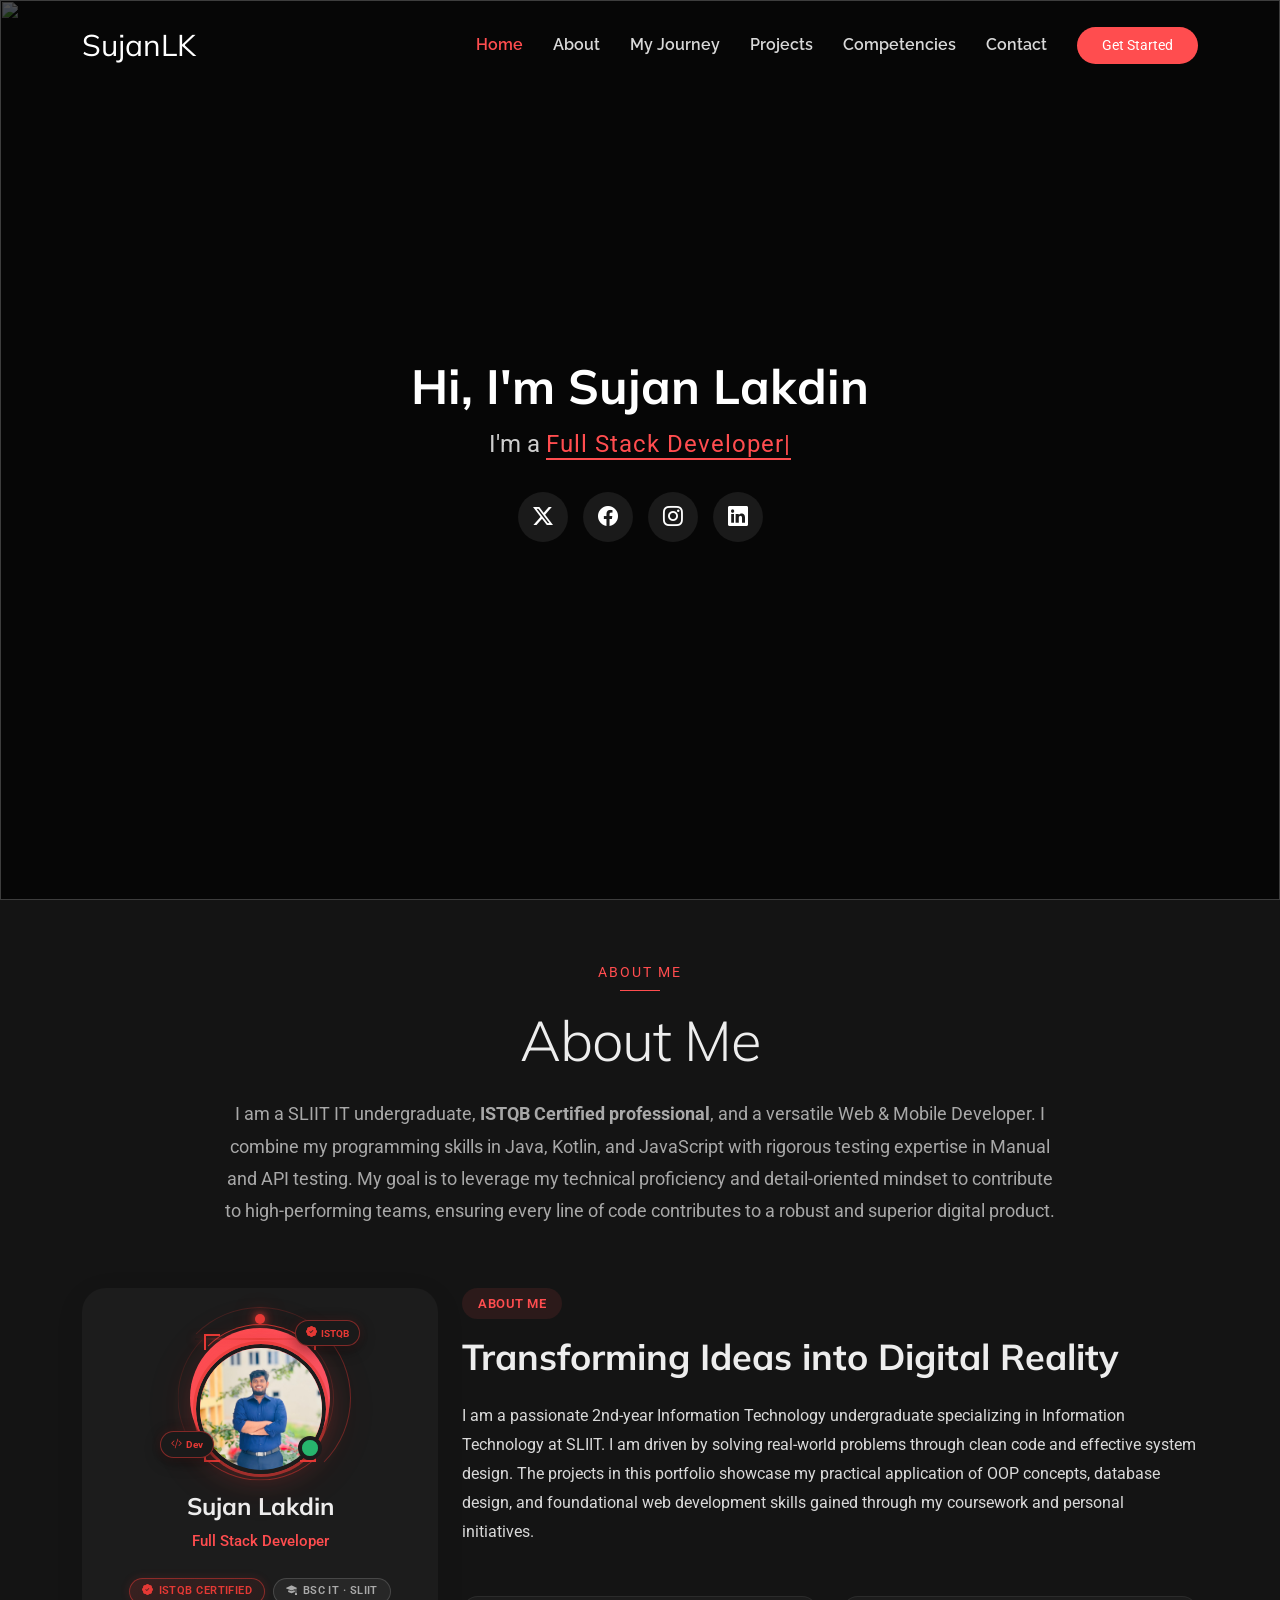
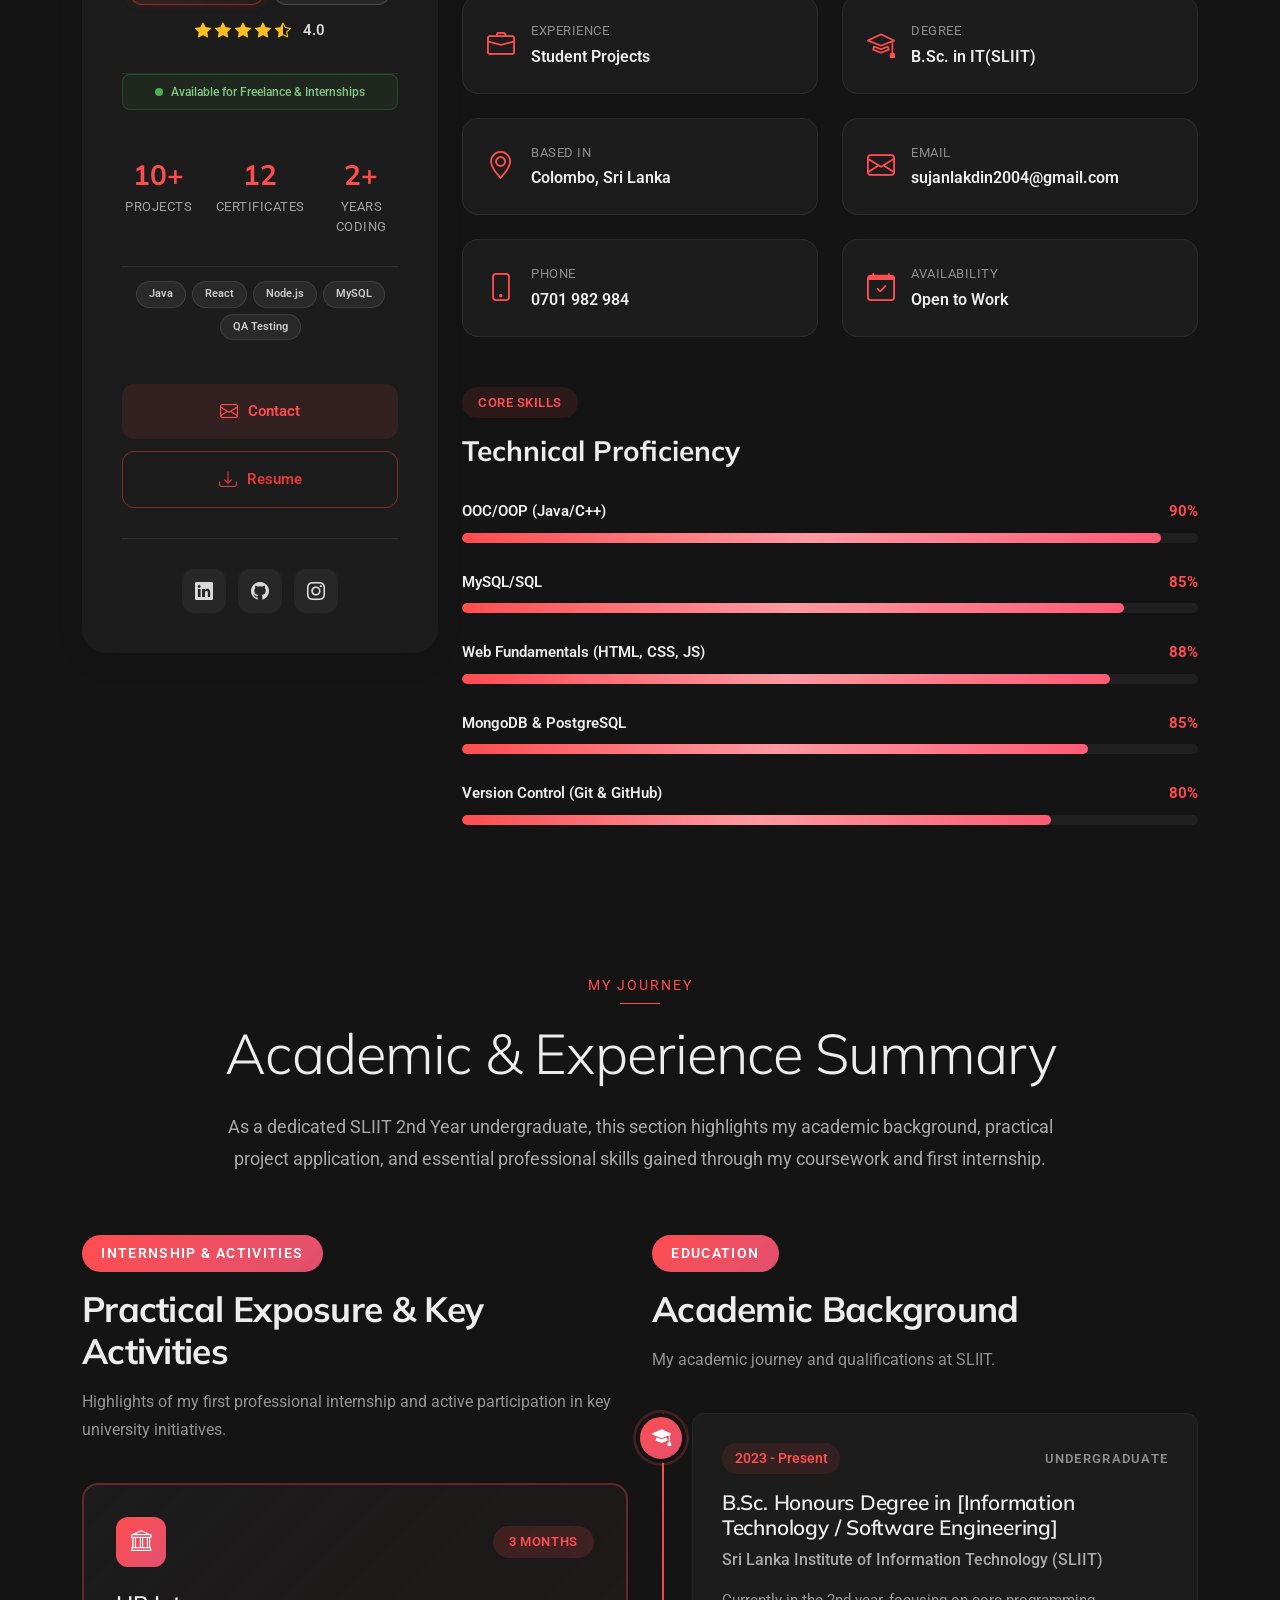
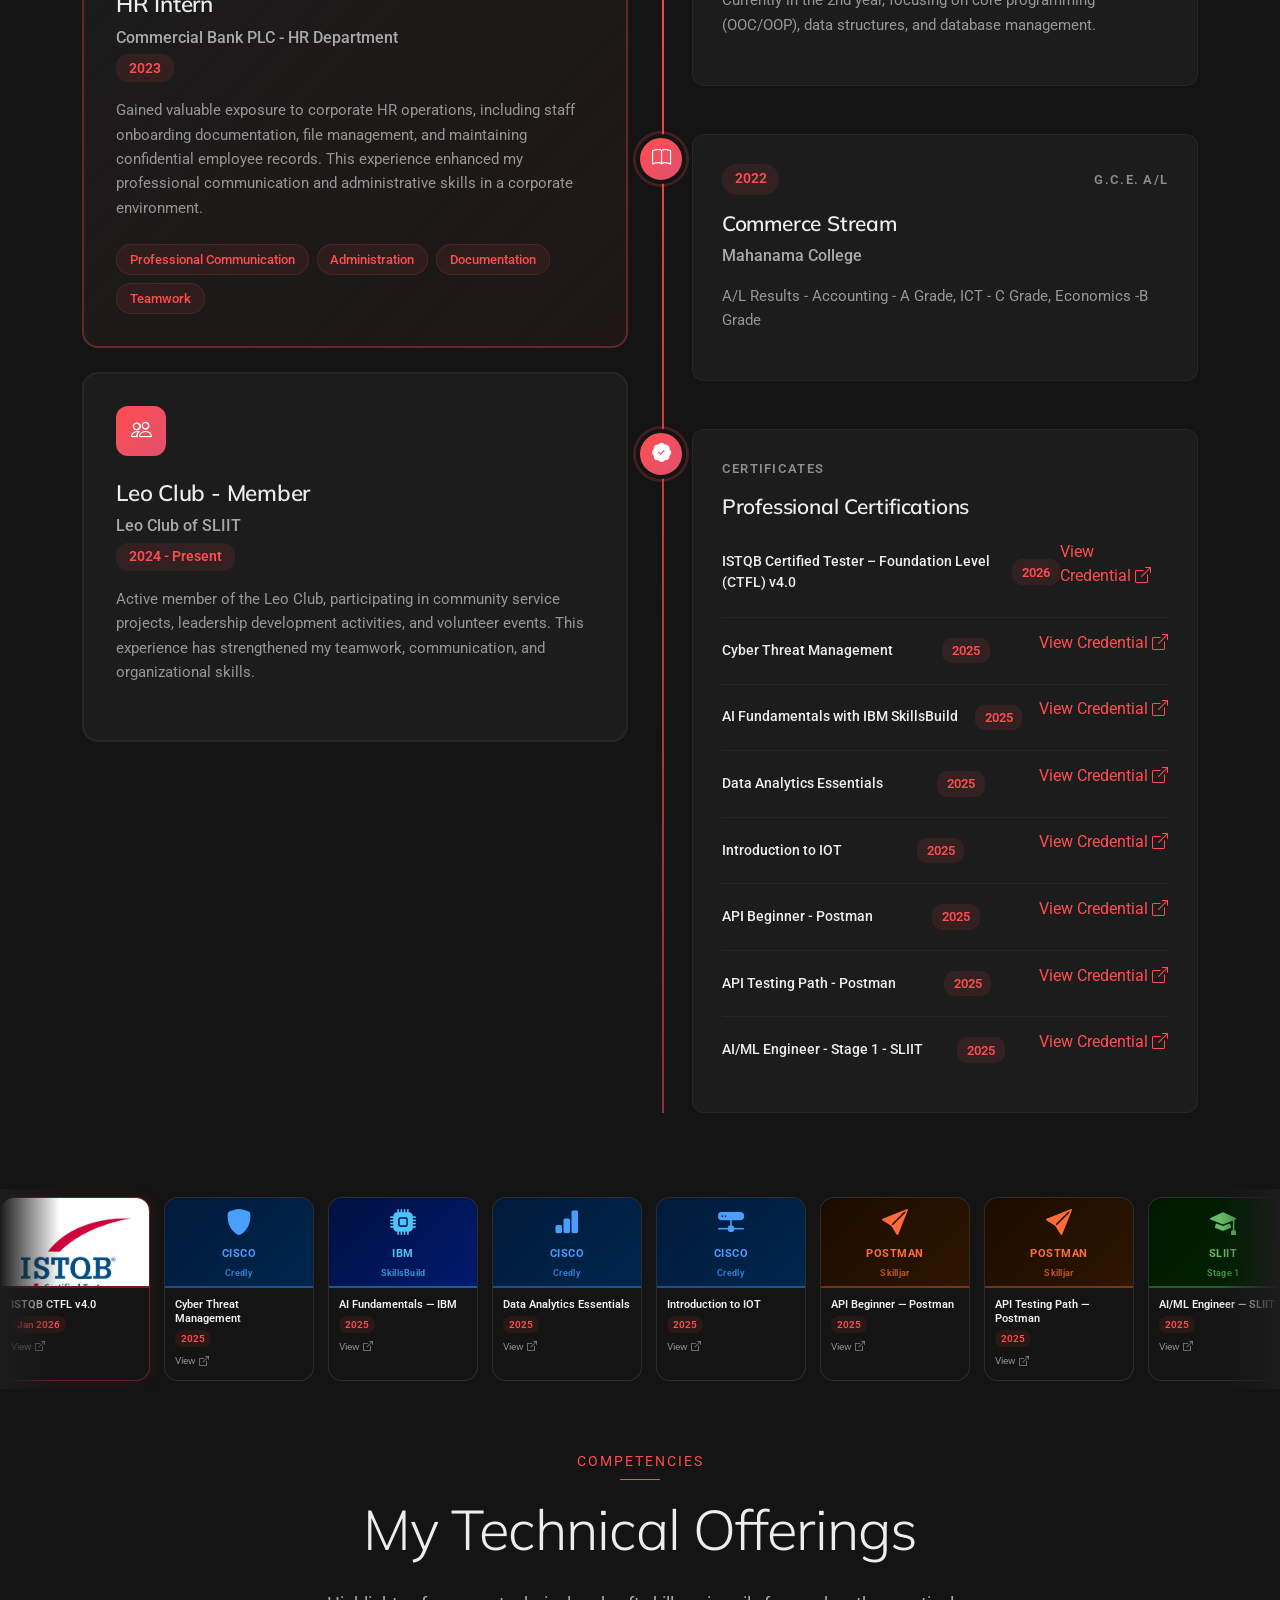
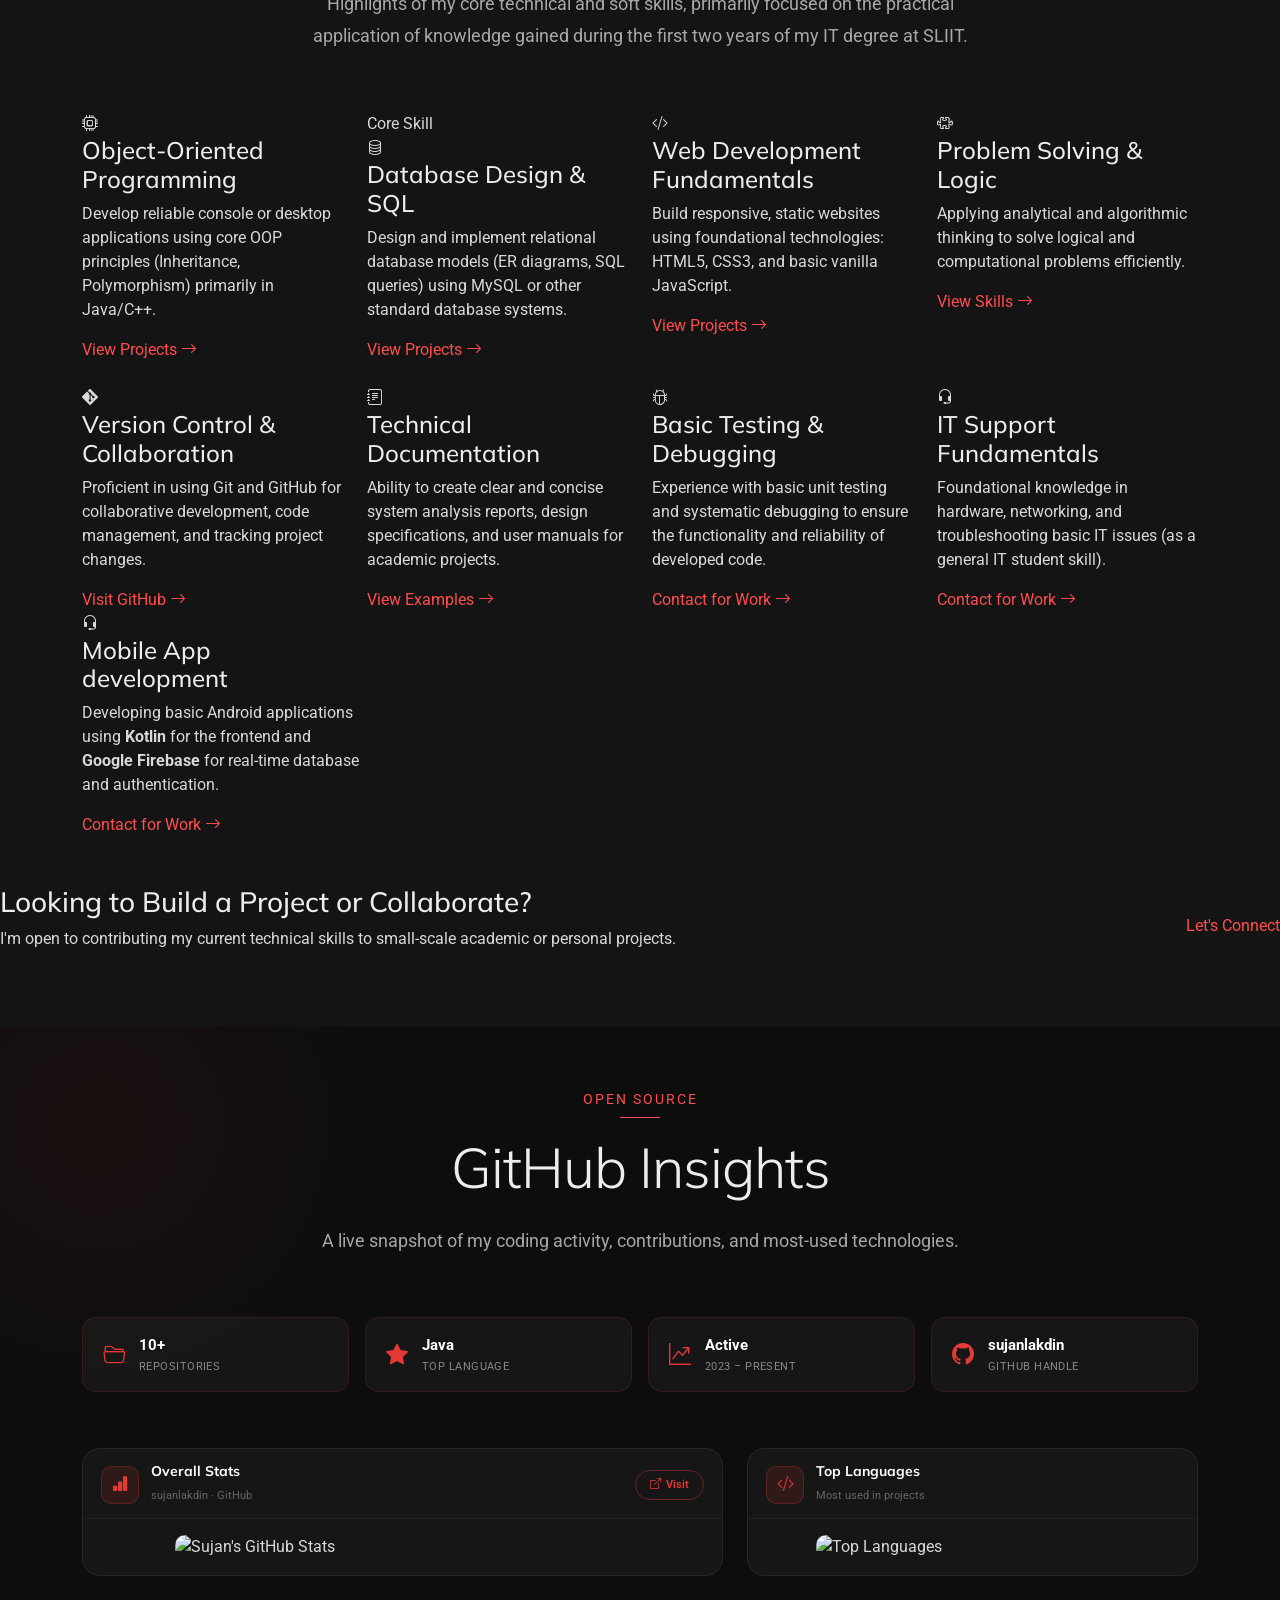
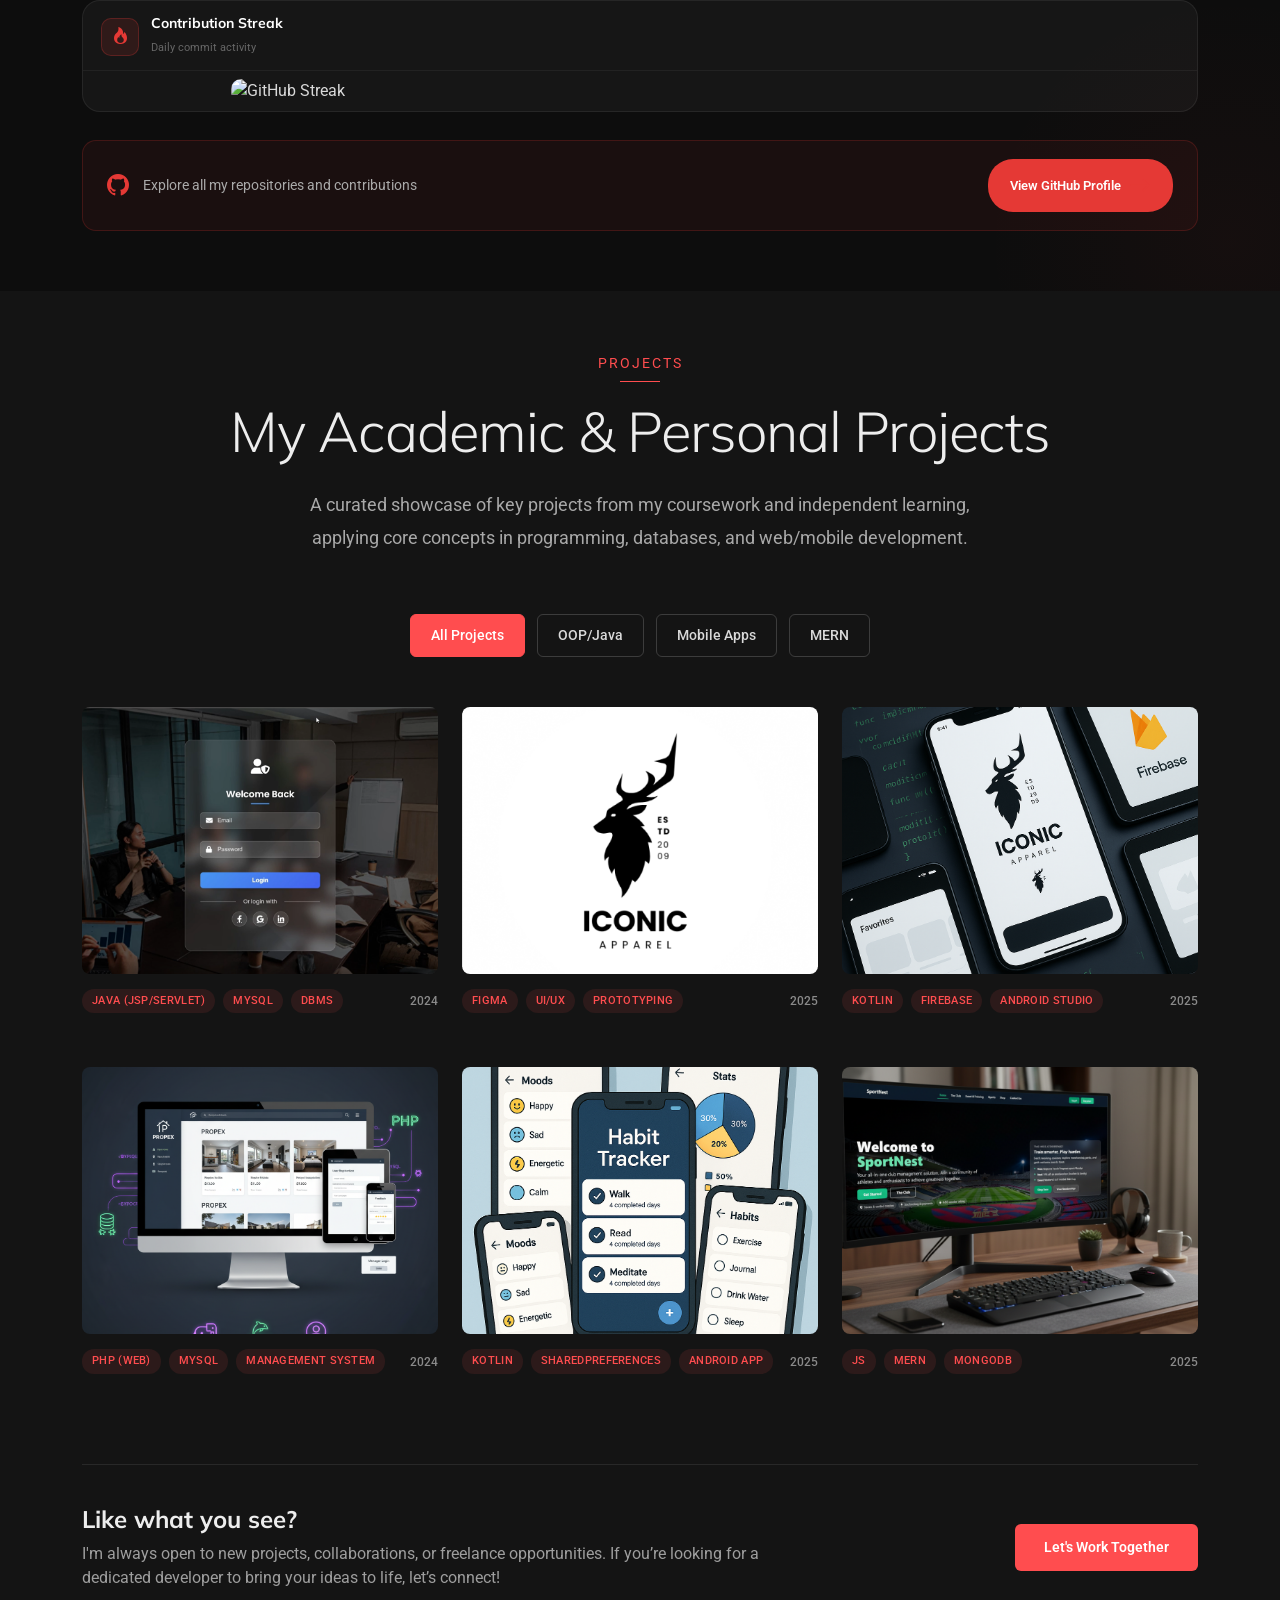
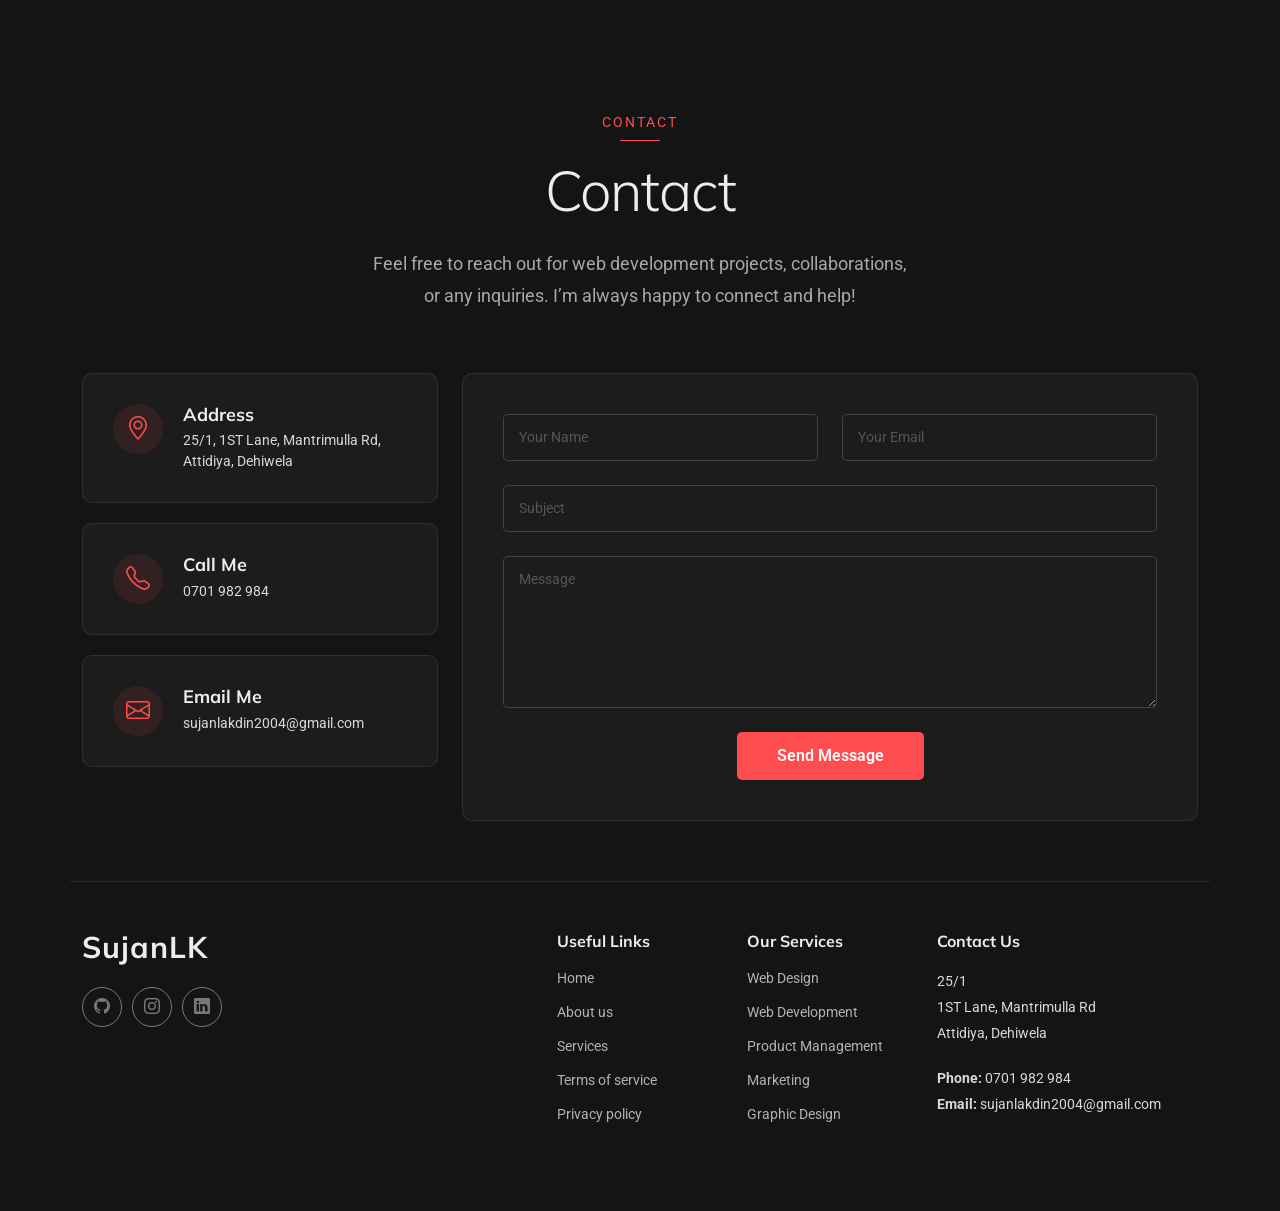
==== index.html @ 524f1934 "integrate live GitHub stats and fix section layout overlapping" ====
<!DOCTYPE html>
<html lang="en">
  <head>
    <meta charset="utf-8" />
    <meta content="width=device-width, initial-scale=1.0" name="viewport" />
    <title>Sujan Lakdin</title>
    <meta name="description" content="" />
    <meta name="keywords" content="" />

    <!-- Favicons -->
    <link href="assets/img/favicon.png" rel="icon" />
    <link href="assets/img/apple-touch-icon.png" rel="apple-touch-icon" />

    <!-- Fonts -->
    <link href="https://fonts.googleapis.com" rel="preconnect" />
    <link href="https://fonts.gstatic.com" rel="preconnect" crossorigin />
    <link
      href="https://fonts.googleapis.com/css2?family=Roboto:ital,wght@0,100;0,300;0,400;0,500;0,700;0,900;1,100;1,300;1,400;1,500;1,700;1,900&family=Raleway:ital,wght@0,100;0,200;0,300;0,400;0,500;0,600;0,700;0,800;0,900;1,100;1,200;1,300;1,400;1,500;1,600;1,700;1,800;1,900&family=Mulish:ital,wght@0,200;0,300;0,400;0,500;0,600;0,700;0,800;0,900;1,200;1,300;1,400;1,500;1,600;1,700;1,800;1,900&display=swap"
      rel="stylesheet"
    />

    <!-- Vendor CSS Files -->
    <link
      href="assets/vendor/bootstrap/css/bootstrap.min.css"
      rel="stylesheet"
    />
    <link
      href="assets/vendor/bootstrap-icons/bootstrap-icons.css"
      rel="stylesheet"
    />
    <link href="assets/vendor/aos/aos.css" rel="stylesheet" />
    <link
      href="assets/vendor/glightbox/css/glightbox.min.css"
      rel="stylesheet"
    />
    <link href="assets/vendor/swiper/swiper-bundle.min.css" rel="stylesheet" />

    <!-- Main CSS File -->
    <link href="assets/css/main.css" rel="stylesheet" />

    <!-- =======================================================
  * Template Name: Craftivo
  * Template URL: https://bootstrapmade.com/craftivo-bootstrap-portfolio-template/
  * Updated: Oct 04 2025 with Bootstrap v5.3.8
  * Author: BootstrapMade.com
  * License: https://bootstrapmade.com/license/
  ======================================================== -->
  </head>

  <body class="index-page">
    <header id="header" class="header d-flex align-items-center fixed-top">
      <div
        class="container-fluid container-xl position-relative d-flex align-items-center"
      >
        <a href="index.html" class="logo d-flex align-items-center me-auto">
          <!-- Uncomment the line below if you also wish to use an image logo -->
          <!-- <img src="assets/img/logo.webp" alt=""> -->
          <h1 class="sitename">SujanLK</h1>
        </a>

        <nav id="navmenu" class="navmenu">
          <ul>
            <li><a href="#hero" class="active">Home</a></li>
            <li><a href="#about">About</a></li>
            <li><a href="#resume">My Journey</a></li>
            <li><a href="#portfolio">Projects
            </a></li>
            <li><a href="#Competencies">Competencies</a></li>

            <li><a href="#contact">Contact</a></li>
          </ul>
          <i class="mobile-nav-toggle d-xl-none bi bi-list"></i>
        </nav>

        <a class="btn-getstarted" href="#about">Get Started</a>
      </div>
    </header>

    <main class="main">
      <!-- Hero Section -->
      <section id="hero" class="hero section dark-background">
        <img
          src="assets/img/profile/Gemini_Generated_Image_udoe3budoe3budoe.png"
          alt=""
          data-aos="fade-in"
  style="width: 100%; height: 100%; object-fit: contain;" 
        />

        <div class="container" data-aos="fade-up" data-aos-delay="100">
          <div class="row justify-content-center">
            <div class="col-lg-8 text-center">
              <h2>Hi, I'm Sujan Lakdin</h2>
              <p>
                I'm a
                <span
                  class="typed"
                  data-typed-items="Full Stack Developer, Software Engineer, Mobile App Developer, QA Engineer"
                ></span
                ><span class="typed-cursor" aria-hidden="true"></span>
              </p>
              <div class="social-links">
                <a href=""><i class="bi bi-twitter-x"></i></a>
                <a href="#"><i class="bi bi-facebook"></i></a>
                <a
                  href="https://www.instagram.com/_slakdin_/?hl=en"
                  target="_blank"
                >
                  <i class="bi bi-instagram"></i>
                </a>
                <a
                  href="https://www.linkedin.com/in/sujan-lakdin-89bb2b344"
                  target="_blank"
                >
                  <i class="bi bi-linkedin"></i>
                </a>
              </div>
            </div>
          </div>
        </div>
      </section>
      <!-- /Hero Section -->

      <!-- About Section -->
      <section id="about" class="about section">
        <!-- Section Title -->
        <div class="container section-title" data-aos="fade-up">
          <span class="subtitle">About Me</span>
          <h2>About Me</h2>
          <p>
            <p>
  <p>
  I am a SLIIT IT undergraduate, <strong>ISTQB Certified professional</strong>, and a versatile 
  Web & Mobile Developer. I combine my programming skills in Java, Kotlin, and JavaScript with 
  rigorous testing expertise in Manual and API testing. My goal is to leverage my technical 
  proficiency and detail-oriented mindset to contribute to high-performing teams, ensuring 
  every line of code contributes to a robust and superior digital product.
</p>
</p>
          </p>
        </div>
        <!-- End Section Title -->

       <div class="container" data-aos="fade-up" data-aos-delay="100">
  <div class="row gy-5">
    <div class="col-lg-4" data-aos="zoom-in" data-aos-delay="150">
      <div class="profile-card">
        <div class="profile-header">
          
          <div class="profile-avatar">
  <!-- Outer decorative rings -->
  <div class="avatar-ring ring-1"></div>
  <div class="avatar-ring ring-2"></div>
  <div class="avatar-ring ring-3"></div>

  <!-- Rotating dashed orbit -->
  <div class="avatar-orbit">
    <div class="orbit-dot"></div>
  </div>

  <!-- Corner tech brackets -->
  <div class="tech-bracket top-left"></div>
  <div class="tech-bracket top-right"></div>
  <div class="tech-bracket bottom-left"></div>
  <div class="tech-bracket bottom-right"></div>

  <!-- Scan line sweep -->
  <div class="avatar-scanner"></div>

  <!-- The actual image -->
  <div class="avatar-img-wrap" id="openLightbox" title="Click to view">
    <img src="assets/img/portfolio/cv.jpg" class="img-fluid" alt="Sujan Lakdin" />
    <div class="avatar-overlay"></div>
    <div class="avatar-click-hint">
      <i class="bi bi-arrows-fullscreen"></i>
    </div>
  </div>

  <!-- Floating badges around avatar -->
  <div class="float-badge badge-istqb">
    <i class="bi bi-patch-check-fill"></i>
    <span>ISTQB</span>
  </div>
  <div class="float-badge badge-dev">
    <i class="bi bi-code-slash"></i>
    <span>Dev</span>
  </div>

  <!-- Status dot -->
  <div class="status-indicator">
    <span class="status-ping"></span>
  </div>
</div>
          <h3>Sujan Lakdin</h3>
          <span class="role">Full Stack Developer</span>

          <!-- ISTQB + Certification Badges -->
          <div class="cert-badges">
            <span class="cert-badge istqb">
              <i class="bi bi-patch-check-fill"></i> ISTQB Certified
            </span>
            <span class="cert-badge bsc">
              <i class="bi bi-mortarboard-fill"></i> BSc IT · SLIIT
            </span>
          </div>

          <div class="rating">
            <i class="bi bi-star-fill"></i>
            <i class="bi bi-star-fill"></i>
            <i class="bi bi-star-fill"></i>
            <i class="bi bi-star-fill"></i>
            <i class="bi bi-star-half"></i>
            <span>4.0</span>
          </div>
        </div>

        <!-- Availability Banner -->
        <div class="availability-banner">
          <span class="pulse-dot"></span>
          Available for Freelance &amp; Internships
        </div>

        <div class="profile-stats">
          <div class="stat-item">
            <h4>10+</h4>
            <p>Projects</p>
          </div>
          <div class="stat-item">
            <h4>12</h4>
            <p>Certificates</p>
          </div>
          <div class="stat-item">
            <h4>2+</h4>
            <p>Years Coding</p>
          </div>
        </div>

        <!-- Skills Pills -->
        <div class="skill-pills">
          <span class="pill">Java</span>
          <span class="pill">React</span>
          <span class="pill">Node.js</span>
          <span class="pill">MySQL</span>
          <span class="pill">QA Testing</span>
        </div>

        <div class="profile-actions">
          <a href="#" class="btn-secondary">
            <i class="bi bi-envelope"></i> Contact
          </a>
          <a href="assets/cv/sujan-cv.pdf" class="btn-outline" download>
            <i class="bi bi-download"></i> Resume
          </a>
        </div>

        <div class="social-connect">
          <a href="https://www.linkedin.com/in/sujan-lakdin-89bb2b344" target="_blank">
            <i class="bi bi-linkedin"></i>
          </a>
          <a href="https://github.com/sujanlakdin" target="_blank">
            <i class="bi bi-github"></i>
          </a>
          <a href="https://www.instagram.com/_slakdin_/?hl=en" target="_blank">
            <i class="bi bi-instagram"></i>
          </a>
        </div>
      </div>
    </div>

            <div class="col-lg-8" data-aos="fade-left" data-aos-delay="200">
              <div class="content-wrapper">
                <div class="bio-section">
                  <div class="section-tag">About Me</div>
                  <h2>Transforming Ideas into Digital Reality</h2>
                  <p>
                    I am a passionate 2nd-year Information Technology
                    undergraduate specializing in Information Technology at
                    SLIIT. I am driven by solving real-world problems through
                    clean code and effective system design. The projects in this
                    portfolio showcase my practical application of OOP concepts,
                    database design, and foundational web development skills
                    gained through my coursework and personal initiatives.
                  </p>
                </div>

                <div class="details-grid">
                  <div
                    class="detail-item"
                    data-aos="fade-up"
                    data-aos-delay="250"
                  >
                    <i class="bi bi-briefcase"></i>
                    <div class="detail-content">
                      <span>Experience</span>
                      <strong>Student Projects</strong>
                    </div>
                  </div>

                  <div
                    class="detail-item"
                    data-aos="fade-up"
                    data-aos-delay="300"
                  >
                    <i class="bi bi-mortarboard"></i>
                    <div class="detail-content">
                      <span>Degree</span>
                      <strong>B.Sc. in IT(SLIIT)</strong>
                    </div>
                  </div>

                  <div
                    class="detail-item"
                    data-aos="fade-up"
                    data-aos-delay="350"
                  >
                    <i class="bi bi-geo-alt"></i>
                    <div class="detail-content">
                      <span>Based In</span>
                      <strong>Colombo, Sri Lanka</strong>
                    </div>
                  </div>

                  <div
                    class="detail-item"
                    data-aos="fade-up"
                    data-aos-delay="100"
                  >
                    <i class="bi bi-envelope"></i>
                    <div class="detail-content">
                      <span>Email</span>
                      <strong>sujanlakdin2004@gmail.com</strong>
                    </div>
                  </div>

                  <div
                    class="detail-item"
                    data-aos="fade-up"
                    data-aos-delay="150"
                  >
                    <i class="bi bi-phone"></i>
                    <div class="detail-content">
                      <span>Phone</span>
                      <strong>0701 982 984</strong>
                    </div>
                  </div>

                  <div
                    class="detail-item"
                    data-aos="fade-up"
                    data-aos-delay="200"
                  >
                    <i class="bi bi-calendar-check"></i>
                    <div class="detail-content">
                      <span>Availability</span>
                      <strong>Open to Work</strong>
                    </div>
                  </div>
                </div>

                <div
                  class="skills-showcase"
                  data-aos="fade-up"
                  data-aos-delay="250"
                >
                  <div class="section-tag">Core Skills</div>
                  <h3>Technical Proficiency</h3>

                  <div class="skills-list skills-animation">
                    <div class="skill-item">
                      <div class="skill-info">
                        <span class="skill-name">OOC/OOP (Java/C++)</span>
                        <span class="skill-percent">90%</span>
                      </div>
                      <div class="progress">
                        <div
                          class="progress-bar"
                          role="progressbar"
                          aria-valuenow="95"
                          aria-valuemin="0"
                          aria-valuemax="100"
                        ></div>
                      </div>
                    </div>

                    <div class="skill-item">
                      <div class="skill-info">
                        <span class="skill-name">MySQL/SQL</span>
                        <span class="skill-percent">85%</span>
                      </div>
                      <div class="progress">
                        <div
                          class="progress-bar"
                          role="progressbar"
                          aria-valuenow="90"
                          aria-valuemin="0"
                          aria-valuemax="100"
                        ></div>
                      </div>
                    </div>

                    <div class="skill-item">
                      <div class="skill-info">
                        <span class="skill-name"
                          >Web Fundamentals (HTML, CSS, JS)</span
                        >
                        <span class="skill-percent">88%</span>
                      </div>
                      <div class="progress">
                        <div
                          class="progress-bar"
                          role="progressbar"
                          aria-valuenow="88"
                          aria-valuemin="0"
                          aria-valuemax="100"
                        ></div>
                      </div>
                    </div>

                    <div class="skill-item">
                      <div class="skill-info">
                        <span class="skill-name">MongoDB &amp; PostgreSQL</span>
                        <span class="skill-percent">85%</span>
                      </div>
                      <div class="progress">
                        <div
                          class="progress-bar"
                          role="progressbar"
                          aria-valuenow="85"
                          aria-valuemin="0"
                          aria-valuemax="100"
                        ></div>
                      </div>
                    </div>

                    <div class="skill-item">
                      <div class="skill-info">
                        <span class="skill-name"
                          >Version Control (Git & GitHub)</span
                        >
                        <span class="skill-percent">80%</span>
                      </div>
                      <div class="progress">
                        <div
                          class="progress-bar"
                          role="progressbar"
                          aria-valuenow="80"
                          aria-valuemin="0"
                          aria-valuemax="100"
                        ></div>
                      </div>
                    </div>
                  </div>
                </div>
              </div>
            </div>
          </div>
        </div>
      </section>
      <!-- /About Section -->

      <!-- Resume Section -->
      <section id="resume" class="resume section">
        <!-- Section Title -->
        <div class="container section-title" data-aos="fade-up">
        
          <span class="subtitle">My Journey</span>
          <h2>Academic & Experience Summary</h2>
          <p>
            As a dedicated SLIIT 2nd Year undergraduate, this section highlights
            my academic background, practical project application, and essential
            professional skills gained through my coursework and first
            internship.
          </p>
        </div>
        <!-- End Section Title -->

        <div class="container" data-aos="fade-up" data-aos-delay="100">
          <div class="row gy-5">
            <!-- 1. EXPERIENCE SECTION (Commercial Bank Internship) -->
            <div class="col-lg-6">
              <div class="experience-section">
                <div
                  class="section-header"
                  data-aos="fade-right"
                  data-aos-delay="200"
                >
                  <div class="header-content">
                   
                    <span class="section-badge">Internship & Activities</span>
                    <h2>Practical Exposure & Key Activities</h2>
                    <p>
                      Highlights of my first professional internship and active
                      participation in key university initiatives.
                    </p>
                  </div>
                </div>

                <div class="experience-cards">
                  <!-- Commercial Bank Internship -->
                  <div
                    class="exp-card featured"
                    data-aos="zoom-in"
                    data-aos-delay="300"
                  >
                    <div class="card-header">
                      <div class="company-logo">
                        <!-- Icon for Corporate/Finance -->
                        <i class="bi bi-bank"></i>
                      </div>
                     
                      <div class="period-badge">3 Months</div>
                    </div>
                    <div class="card-body">
                      <h3>HR Intern</h3>
                      <p class="company-name">
                        Commercial Bank PLC - HR Department
                      </p>
                      
                      <span class="duration"
                        >2023</span
                      >
                      <p class="description">
                        Gained valuable exposure to corporate HR operations,
                        including staff onboarding documentation, file
                        management, and maintaining confidential employee
                        records. This experience enhanced my professional
                        communication and administrative skills in a corporate
                        environment.
                      </p>
                      <div class="skills-tags">
                        
                        <span class="skill-tag"
                          >Professional Communication</span
                        >
                        <span class="skill-tag">Administration</span>
                        <span class="skill-tag">Documentation</span>
                        <span class="skill-tag">Teamwork</span>
                      </div>
                    </div>
                  </div>

                  
                  <div class="exp-card" data-aos="zoom-in" data-aos-delay="350">
                    <div class="card-header">
                      <div class="company-logo">
                        <i class="bi bi-people"></i>
                      </div>
                    </div>
                    <div class="card-body">
                      <h3>Leo Club - Member</h3>
                      <p class="company-name">Leo Club of SLIIT</p>
                      <span class="duration">2024 - Present</span>
                      <p class="description">
                        Active member of the Leo Club, participating in community service projects,
      leadership development activities, and volunteer events. This experience has
      strengthened my teamwork, communication, and organizational skills.
                      </p>
                    </div>
                  </div>
                </div>
              </div>
            </div>

            <!-- 2. EDUCATION SECTION (SLIIT & School) -->
            <div class="col-lg-6">
              <div class="education-section">
                <div
                  class="section-header"
                  data-aos="fade-left"
                  data-aos-delay="200"
                >
                  <div class="header-content">
                    <span class="section-badge">Education</span>
                    <h2>Academic Background</h2>
                    <p>My academic journey and qualifications at SLIIT.</p>
                  </div>
                </div>

                <div
                  class="education-timeline"
                  data-aos="fade-left"
                  data-aos-delay="300"
                >
                  <div class="timeline-track">
                    <!-- SLIIT Undergraduate Education -->
                    <div class="timeline-item">
                      <div class="timeline-marker">
                        <i class="bi bi-mortarboard-fill"></i>
                      </div>
                      <div class="timeline-content">
                        <div class="education-meta">
                          
                          <span class="year-range">2023 - Present</span>
                          <span class="degree-level">Undergraduate</span>
                        </div>
                        <h4>
                          B.Sc. Honours Degree in [Information Technology /
                          Software Engineering]
                        </h4>
                        <p class="institution">
                          Sri Lanka Institute of Information Technology (SLIIT)
                        </p>
                        <p class="description">
                          Currently in the 2nd year, focusing on core
                          programming (OOC/OOP), data structures, and database
                          management.
                        </p>
                      </div>
                    </div>

                    <!-- School Education/A/L Details -->
                    <div class="timeline-item">
                      <div class="timeline-marker">
                        <i class="bi bi-book"></i>
                      </div>
                      <div class="timeline-content">
                        <div class="education-meta">
                          
                          <span class="year-range">2022</span>
                          <span class="degree-level">G.C.E. A/L</span>
                        </div>
                        <h4>Commerce Stream</h4>
                        <p class="institution">Mahanama College</p>
                        <p class="description">
                          A/L Results - Accounting - A Grade, ICT - C Grade,
                          Economics -B Grade
                        </p>
                      </div>
                    </div>

                    <!-- Professional Certifications -->
                    <div class="timeline-item">
                      <div class="timeline-marker">
                        <i class="bi bi-patch-check-fill"></i>
                      </div>
                      <div class="timeline-content">
                        <div class="education-meta">
                          <span class="degree-level">Certificates</span>
                        </div>
                        <h4>Professional Certifications</h4>
                        <div class="certifications-list">

                       <div class="cert-item">
                            <span class="cert-name"
                              >ISTQB Certified Tester – Foundation Level (CTFL) v4.0</span
                            >
                            <span class="cert-year">2026</span>
                            <p class="cert-link">
                              <a
                                href="https://www.linkedin.com/posts/sujan-lakdin-dharmarathna-89bb2b344_istqb-softwaretesting-qualityassurance-activity-7432880122350804992-GJhj?utm_source=share&utm_medium=member_desktop&rcm=ACoAAFZO9TcBE1P6WqX_GlNbLp0mRL9LwA_giTk"
                                target="_blank"
                                >View Credential
                                <i class="bi bi-box-arrow-up-right"></i
                              ></a>
                            </p>
                          </div>


                          <div class="cert-item">
                            <span class="cert-name"
                              >Cyber Threat Management</span
                            >
                            <span class="cert-year">2025</span>
                            <p class="cert-link">
                              <a
                                href="https://www.credly.com/badges/3b8750a4-4b93-4608-aa7c-66f50854eba5/linked_in_profile"
                                target="_blank"
                                >View Credential
                                <i class="bi bi-box-arrow-up-right"></i
                              ></a>
                            </p>
                          </div>

                          <div class="cert-item">
                            <span class="cert-name"
                              >AI Fundamentals with IBM SkillsBuild</span
                            >
                            <span class="cert-year">2025</span>
                            <p class="cert-link">
                              <a
                                href="https://www.credly.com/badges/96f1eb3f-9c96-4792-9c19-b106f598e69a/linked_in_profile"
                                target="_blank"
                                >View Credential
                                <i class="bi bi-box-arrow-up-right"></i
                              ></a>
                            </p>
                          </div>

                          <div class="cert-item">
                            <span class="cert-name"
                              >Data Analytics Essentials</span
                            >
                            <span class="cert-year">2025</span>
                            <p class="cert-link">
                              <a
                                href="https://www.credly.com/badges/c98ec89f-e082-4a7d-99ac-f3b70360a771/linked_in_profile"
                                target="_blank"
                                >View Credential
                                <i class="bi bi-box-arrow-up-right"></i
                              ></a>
                            </p>
                          </div>

                          <div class="cert-item">
                            <span class="cert-name">Introduction to IOT</span>
                            <span class="cert-year">2025</span>
                            <p class="cert-link">
                              <a
                                href="https://www.credly.com/badges/d9cf46ad-48b4-47c2-8e95-24807fc485f0/linked_in_profile"
                                target="_blank"
                                >View Credential
                                <i class="bi bi-box-arrow-up-right"></i
                              ></a>
                            </p>
                          </div>

                          <div class="cert-item">
                            <span class="cert-name"
                              >API Beginner - Postman</span
                            >
                            <span class="cert-year">2025</span>
                            <p class="cert-link">
                              <a
                                href="http://verify.skilljar.com/c/2qdbdcu8ia3z"
                                target="_blank"
                                >View Credential
                                <i class="bi bi-box-arrow-up-right"></i
                              ></a>
                            </p>
                          </div>

                          <div class="cert-item">
                            <span class="cert-name">API Testing Path - Postman</span>
                            <span class="cert-year">2025</span>
                            <p class="cert-link">
                              <a
                                href="http://verify.skilljar.com/c/bry86r7got35"
                                target="_blank"
                                >View Credential
                                <i class="bi bi-box-arrow-up-right"></i
                              ></a>
                            </p>
                          </div>
                          
                          <div class="cert-item">
                            <span class="cert-name">AI/ML Engineer - Stage 1 - SLIIT</span>
                            <span class="cert-year">2025</span>
                            <p class="cert-link">
                              <a
                                href="https://code.sliit.org/certificates/nehrj4e1qc"
                                target="_blank"
                                >View Credential
                                <i class="bi bi-box-arrow-up-right"></i
                              ></a>
                            </p>
                          </div>

                        </div>
                      </div>
                    </div>
                  </div>
                </div>
              </div>
            </div>
          </div>
        </div>
      </section>
      <!-- /Resume Section -->

<div class="cert-marquee-wrapper">
  <div class="cert-marquee-track">

    <!-- ISTQB - Real Certificate Card -->
    <a href="https://www.linkedin.com/posts/sujan-lakdin-dharmarathna-89bb2b344_istqb-softwaretesting-qualityassurance-activity-7432880122350804992-GJhj?utm_source=share&utm_medium=member_desktop" target="_blank" class="cert-card cert-card-img featured-cert">
      <div class="cert-card-inner">
        <div class="cert-img-placeholder istqb-cert" style="padding:0; overflow:hidden;">
  <img src="assets/img/Certificates/istqb.jpg" alt="ISTQB Certificate" 
       style="width:100%; height:100%; object-fit:cover; object-position:top;" />
</div>
        <div class="cert-card-body">
          <span class="cert-card-name">ISTQB CTFL v4.0</span>
          <span class="cert-card-year">Jan 2026</span>
          <span class="cert-card-link">View <i class="bi bi-box-arrow-up-right"></i></span>
        </div>
      </div>
    </a>

    <!-- Cyber Threat Management -->
    <a href="https://www.credly.com/badges/3b8750a4-4b93-4608-aa7c-66f50854eba5/linked_in_profile" target="_blank" class="cert-card">
      <div class="cert-card-inner">
        <div class="cert-img-placeholder cisco-cert">
          <i class="bi bi-shield-fill"></i>
          <span>Cisco</span>
          <small>Credly</small>
        </div>
        <div class="cert-card-body">
          <span class="cert-card-name">Cyber Threat Management</span>
          <span class="cert-card-year">2025</span>
          <span class="cert-card-link">View <i class="bi bi-box-arrow-up-right"></i></span>
        </div>
      </div>
    </a>

    <!-- AI Fundamentals IBM -->
    <a href="https://www.credly.com/badges/96f1eb3f-9c96-4792-9c19-b106f598e69a/linked_in_profile" target="_blank" class="cert-card">
      <div class="cert-card-inner">
        <div class="cert-img-placeholder ibm-cert">
          <i class="bi bi-cpu-fill"></i>
          <span>IBM</span>
          <small>SkillsBuild</small>
        </div>
        <div class="cert-card-body">
          <span class="cert-card-name">AI Fundamentals — IBM</span>
          <span class="cert-card-year">2025</span>
          <span class="cert-card-link">View <i class="bi bi-box-arrow-up-right"></i></span>
        </div>
      </div>
    </a>

    <!-- Data Analytics -->
    <a href="https://www.credly.com/badges/c98ec89f-e082-4a7d-99ac-f3b70360a771/linked_in_profile" target="_blank" class="cert-card">
      <div class="cert-card-inner">
        <div class="cert-img-placeholder cisco-cert">
          <i class="bi bi-bar-chart-fill"></i>
          <span>Cisco</span>
          <small>Credly</small>
        </div>
        <div class="cert-card-body">
          <span class="cert-card-name">Data Analytics Essentials</span>
          <span class="cert-card-year">2025</span>
          <span class="cert-card-link">View <i class="bi bi-box-arrow-up-right"></i></span>
        </div>
      </div>
    </a>

    <!-- Introduction to IOT -->
    <a href="https://www.credly.com/badges/d9cf46ad-48b4-47c2-8e95-24807fc485f0/linked_in_profile" target="_blank" class="cert-card">
      <div class="cert-card-inner">
        <div class="cert-img-placeholder cisco-cert">
          <i class="bi bi-hdd-network-fill"></i>
          <span>Cisco</span>
          <small>Credly</small>
        </div>
        <div class="cert-card-body">
          <span class="cert-card-name">Introduction to IOT</span>
          <span class="cert-card-year">2025</span>
          <span class="cert-card-link">View <i class="bi bi-box-arrow-up-right"></i></span>
        </div>
      </div>
    </a>

    <!-- API Beginner Postman -->
    <a href="http://verify.skilljar.com/c/2qdbdcu8ia3z" target="_blank" class="cert-card">
      <div class="cert-card-inner">
        <div class="cert-img-placeholder postman-cert">
          <i class="bi bi-send-fill"></i>
          <span>Postman</span>
          <small>Skilljar</small>
        </div>
        <div class="cert-card-body">
          <span class="cert-card-name">API Beginner — Postman</span>
          <span class="cert-card-year">2025</span>
          <span class="cert-card-link">View <i class="bi bi-box-arrow-up-right"></i></span>
        </div>
      </div>
    </a>

    <!-- API Testing Path Postman -->
    <a href="http://verify.skilljar.com/c/bry86r7got35" target="_blank" class="cert-card">
      <div class="cert-card-inner">
        <div class="cert-img-placeholder postman-cert">
          <i class="bi bi-send-fill"></i>
          <span>Postman</span>
          <small>Skilljar</small>
        </div>
        <div class="cert-card-body">
          <span class="cert-card-name">API Testing Path — Postman</span>
          <span class="cert-card-year">2025</span>
          <span class="cert-card-link">View <i class="bi bi-box-arrow-up-right"></i></span>
        </div>
      </div>
    </a>

    <!-- SLIIT AI/ML -->
    <a href="https://code.sliit.org/certificates/nehrj4e1qc" target="_blank" class="cert-card">
      <div class="cert-card-inner">
        <div class="cert-img-placeholder sliit-cert">
          <i class="bi bi-mortarboard-fill"></i>
          <span>SLIIT</span>
          <small>Stage 1</small>
        </div>
        <div class="cert-card-body">
          <span class="cert-card-name">AI/ML Engineer — SLIIT</span>
          <span class="cert-card-year">2025</span>
          <span class="cert-card-link">View <i class="bi bi-box-arrow-up-right"></i></span>
        </div>
      </div>
    </a>

    <!-- DUPLICATE SET for seamless loop -->
    <a href="https://www.linkedin.com/posts/sujan-lakdin-dharmarathna-89bb2b344_istqb-softwaretesting-qualityassurance-activity-7432880122350804992-GJhj?utm_source=share&utm_medium=member_desktop" target="_blank" class="cert-card cert-card-img featured-cert">
      <div class="cert-card-inner">
        <div class="cert-img-placeholder istqb-cert">
          <i class="bi bi-patch-check-fill"></i>
          <span>ISTQB</span>
          <small>CTFL v4.0</small>
        </div>
        <div class="cert-card-body">
          <span class="cert-card-name">ISTQB CTFL v4.0</span>
          <span class="cert-card-year">Jan 2026</span>
          <span class="cert-card-link">View <i class="bi bi-box-arrow-up-right"></i></span>
        </div>
      </div>
    </a>
    <a href="https://www.credly.com/badges/3b8750a4-4b93-4608-aa7c-66f50854eba5/linked_in_profile" target="_blank" class="cert-card">
      <div class="cert-card-inner">
        <div class="cert-img-placeholder cisco-cert">
          <i class="bi bi-shield-fill"></i>
          <span>Cisco</span>
          <small>Credly</small>
        </div>
        <div class="cert-card-body">
          <span class="cert-card-name">Cyber Threat Management</span>
          <span class="cert-card-year">2025</span>
          <span class="cert-card-link">View <i class="bi bi-box-arrow-up-right"></i></span>
        </div>
      </div>
    </a>
    <a href="https://www.credly.com/badges/96f1eb3f-9c96-4792-9c19-b106f598e69a/linked_in_profile" target="_blank" class="cert-card">
      <div class="cert-card-inner">
        <div class="cert-img-placeholder ibm-cert">
          <i class="bi bi-cpu-fill"></i>
          <span>IBM</span>
          <small>SkillsBuild</small>
        </div>
        <div class="cert-card-body">
          <span class="cert-card-name">AI Fundamentals — IBM</span>
          <span class="cert-card-year">2025</span>
          <span class="cert-card-link">View <i class="bi bi-box-arrow-up-right"></i></span>
        </div>
      </div>
    </a>
    <a href="https://www.credly.com/badges/c98ec89f-e082-4a7d-99ac-f3b70360a771/linked_in_profile" target="_blank" class="cert-card">
      <div class="cert-card-inner">
        <div class="cert-img-placeholder cisco-cert">
          <i class="bi bi-bar-chart-fill"></i>
          <span>Cisco</span>
          <small>Credly</small>
        </div>
        <div class="cert-card-body">
          <span class="cert-card-name">Data Analytics Essentials</span>
          <span class="cert-card-year">2025</span>
          <span class="cert-card-link">View <i class="bi bi-box-arrow-up-right"></i></span>
        </div>
      </div>
    </a>
    <a href="https://www.credly.com/badges/d9cf46ad-48b4-47c2-8e95-24807fc485f0/linked_in_profile" target="_blank" class="cert-card">
      <div class="cert-card-inner">
        <div class="cert-img-placeholder cisco-cert">
          <i class="bi bi-hdd-network-fill"></i>
          <span>Cisco</span>
          <small>Credly</small>
        </div>
        <div class="cert-card-body">
          <span class="cert-card-name">Introduction to IOT</span>
          <span class="cert-card-year">2025</span>
          <span class="cert-card-link">View <i class="bi bi-box-arrow-up-right"></i></span>
        </div>
      </div>
    </a>
    <a href="http://verify.skilljar.com/c/2qdbdcu8ia3z" target="_blank" class="cert-card">
      <div class="cert-card-inner">
        <div class="cert-img-placeholder postman-cert">
          <i class="bi bi-send-fill"></i>
          <span>Postman</span>
          <small>Skilljar</small>
        </div>
        <div class="cert-card-body">
          <span class="cert-card-name">API Beginner — Postman</span>
          <span class="cert-card-year">2025</span>
          <span class="cert-card-link">View <i class="bi bi-box-arrow-up-right"></i></span>
        </div>
      </div>
    </a>
    <a href="http://verify.skilljar.com/c/bry86r7got35" target="_blank" class="cert-card">
      <div class="cert-card-inner">
        <div class="cert-img-placeholder postman-cert">
          <i class="bi bi-send-fill"></i>
          <span>Postman</span>
          <small>Skilljar</small>
        </div>
        <div class="cert-card-body">
          <span class="cert-card-name">API Testing Path — Postman</span>
          <span class="cert-card-year">2025</span>
          <span class="cert-card-link">View <i class="bi bi-box-arrow-up-right"></i></span>
        </div>
      </div>
    </a>
    <a href="https://code.sliit.org/certificates/nehrj4e1qc" target="_blank" class="cert-card">
      <div class="cert-card-inner">
        <div class="cert-img-placeholder sliit-cert">
          <i class="bi bi-mortarboard-fill"></i>
          <span>SLIIT</span>
          <small>Stage 1</small>
        </div>
        <div class="cert-card-body">
          <span class="cert-card-name">AI/ML Engineer — SLIIT</span>
          <span class="cert-card-year">2025</span>
          <span class="cert-card-link">View <i class="bi bi-box-arrow-up-right"></i></span>
        </div>
      </div>
    </a>

  </div>
</div>




      <!-- Services Section -->
<section id="Competencies">
<div class="container section-title" data-aos="fade-up">
  <span class="subtitle">Competencies</span>
  <h2>My Technical Offerings</h2>
  <p>
    Highlights of my core technical and soft skills, primarily focused on the
    practical application of knowledge gained during the first two years of my
    IT degree at SLIIT.
  </p>
</div>
<!-- End Section Title -->
        <!-- End Section Title -->

       <div class="container" data-aos="fade-up" data-aos-delay="100">
  <div class="row gy-4">
    <!-- 1. Object-Oriented Programming (OOC/OOP) -->
    <div
      class="col-lg-3 col-md-6"
      data-aos="zoom-in"
      data-aos-delay="100"
    >
      <div class="service-item">
        <div class="icon-wrapper">
          <i class="bi bi-cpu"></i> <!-- New Icon -->
        </div>
        <h4>Object-Oriented Programming</h4>
        <p>
          Develop reliable console or desktop applications using core OOP
          principles (Inheritance, Polymorphism) primarily in Java/C++.
        </p>
        <a href="#portfolio" class="read-more">
          <span>View Projects</span>
          <i class="bi bi-arrow-right"></i>
        </a>
      </div>
    </div>

    <!-- 2. Database Management (Featured) -->
    <div
      class="col-lg-3 col-md-6"
      data-aos="zoom-in"
      data-aos-delay="200"
    >
      <div class="service-item featured">
        <div class="featured-tag">Core Skill</div>
        <div class="icon-wrapper">
          <i class="bi bi-database"></i> <!-- New Icon -->
        </div>
        <h4>Database Design & SQL</h4>
        <p>
          Design and implement relational database models (ER diagrams, SQL
          queries) using MySQL or other standard database systems.
        </p>
        <a href="#portfolio" class="read-more">
          <span>View Projects</span>
          <i class="bi bi-arrow-right"></i>
        </a>
      </div>
    </div>

    <!-- 3. Web Development Fundamentals -->
    <div
      class="col-lg-3 col-md-6"
      data-aos="zoom-in"
      data-aos-delay="300"
    >
      <div class="service-item">
        <div class="icon-wrapper">
          <i class="bi bi-code-slash"></i>
        </div>
        <h4>Web Development Fundamentals</h4>
        <p>
          Build responsive, static websites using foundational technologies:
          HTML5, CSS3, and basic vanilla JavaScript.
        </p>
        <a href="#portfolio" class="read-more">
          <span>View Projects</span>
          <i class="bi bi-arrow-right"></i>
        </a>
      </div>
    </div>

    <!-- 4. Problem Solving & Algorithms -->
    <div
      class="col-lg-3 col-md-6"
      data-aos="zoom-in"
      data-aos-delay="400"
    >
      <div class="service-item">
        <div class="icon-wrapper">
          <i class="bi bi-puzzle"></i> <!-- New Icon -->
        </div>
        <h4>Problem Solving & Logic</h4>
        <p>
          Applying analytical and algorithmic thinking to solve logical and
          computational problems efficiently.
        </p>
        <a href="#resume" class="read-more">
          <span>View Skills</span>
          <i class="bi bi-arrow-right"></i>
        </a>
      </div>
    </div>

    <!-- 5. Version Control (Git) -->
    <div
      class="col-lg-3 col-md-6"
      data-aos="zoom-in"
      data-aos-delay="100"
    >
      <div class="service-item">
        <div class="icon-wrapper">
          <i class="bi bi-git"></i> <!-- New Icon -->
        </div>
        <h4>Version Control & Collaboration</h4>
        <p>
          Proficient in using Git and GitHub for collaborative development, code
          management, and tracking project changes.
        </p>
        <a href="https://github.com/sujanlakdin" class="read-more">
          <span>Visit GitHub</span>
          <i class="bi bi-arrow-right"></i>
        </a>
      </div>
    </div>

    <!-- 6. Technical Documentation -->
    <div
      class="col-lg-3 col-md-6"
      data-aos="zoom-in"
      data-aos-delay="200"
    >
      <div class="service-item">
        <div class="icon-wrapper">
          <i class="bi bi-journal-text"></i> <!-- New Icon -->
        </div>
        <h4>Technical Documentation</h4>
        <p>
          Ability to create clear and concise system analysis reports, design
          specifications, and user manuals for academic projects.
        </p>
        <a href="#portfolio" class="read-more">
          <span>View Examples</span>
          <i class="bi bi-arrow-right"></i>
        </a>
      </div>
    </div>

    <!-- 7. Basic Testing & Debugging -->
    <div
      class="col-lg-3 col-md-6"
      data-aos="zoom-in"
      data-aos-delay="300"
    >
      <div class="service-item">
        <div class="icon-wrapper">
          <i class="bi bi-bug"></i> <!-- New Icon -->
        </div>
        <h4>Basic Testing & Debugging</h4>
        <p>
          Experience with basic unit testing and systematic debugging to ensure
          the functionality and reliability of developed code.
        </p>
        <a href="#contact" class="read-more">
          <span>Contact for Work</span>
          <i class="bi bi-arrow-right"></i>
        </a>
      </div>
    </div>

    <!-- 8. IT Support Fundamentals -->
    <div
      class="col-lg-3 col-md-6"
      data-aos="zoom-in"
      data-aos-delay="400"
    >
      <div class="service-item">
        <div class="icon-wrapper">
          <i class="bi bi-headset"></i> <!-- New Icon -->
        </div>
        <h4>IT Support Fundamentals</h4>
        <p>
          Foundational knowledge in hardware, networking, and troubleshooting
          basic IT issues (as a general IT student skill).
        </p>
        <a href="#contact" class="read-more">
          <span>Contact for Work</span>
          <i class="bi bi-arrow-right"></i>
        </a>
      </div>
    </div>
  </div>


   <!-- 8. IT Support Fundamentals -->
    <div
      class="col-lg-3 col-md-6"
      data-aos="zoom-in"
      data-aos-delay="400"
    >
      <div class="service-item">
        <div class="icon-wrapper">
          <i class="bi bi-headset"></i> <!-- New Icon -->
        </div>
        <h4>Mobile App development</h4>
        <p>
           Developing basic Android applications using <b>Kotlin</b> for the frontend
          and <b>Google Firebase</b> for real-time database and authentication.
        </p>
        <a href="#contact" class="read-more">
          <span>Contact for Work</span>
          <i class="bi bi-arrow-right"></i>
        </a>
      </div>
    </div>
  </div>
  <!-- Call to Action (CTA) Box -->
  <div class="row mt-5">
    <div class="col-12" data-aos="fade-up" data-aos-delay="200">
      <div class="cta-box">
        <div class="row align-items-center">
          <div class="col-lg-8">
            <!-- CTA එක ඔබේ තත්ත්වයට ගැලපෙන්න වෙනස් කර ඇත. -->
            <h3>Looking to Build a Project or Collaborate?</h3>
            <p>
              I'm open to contributing my current technical skills to small-scale
              academic or personal projects.
            </p>
          </div>
          <div class="col-lg-4 text-lg-end text-center">
            <a href="#contact" class="cta-btn">Let's Connect</a>
          </div>
        </div>
      </div>
    </div>
  </div>
</div>
</section>
      <!-- /Services Section -->

<!-- GitHub Insights Section -->
<section id="github-stats" class="github-section section">
  <div class="container" data-aos="fade-up" data-aos-delay="100">

    <!-- Section Title -->
    <div class="container section-title" data-aos="fade-up">
      <span class="subtitle">Open Source</span>
      <h2>GitHub Insights</h2>
      <p>A live snapshot of my coding activity, contributions, and most-used technologies.</p>
    </div>

    <!-- Top Stats Row -->
    <div class="github-stats-grid" data-aos="fade-up" data-aos-delay="150">

      <!-- Stat Pill: Repos -->
      <div class="gh-stat-pill">
        <i class="bi bi-folder2-open"></i>
        <div>
          <span class="gh-stat-num">10+</span>
          <span class="gh-stat-label">Repositories</span>
        </div>
      </div>

      <!-- Stat Pill: Stars -->
      <div class="gh-stat-pill">
        <i class="bi bi-star-fill"></i>
        <div>
          <span class="gh-stat-num">Java</span>
          <span class="gh-stat-label">Top Language</span>
        </div>
      </div>

      <!-- Stat Pill: Contributions -->
      <div class="gh-stat-pill">
        <i class="bi bi-graph-up-arrow"></i>
        <div>
          <span class="gh-stat-num">Active</span>
          <span class="gh-stat-label">2023 – Present</span>
        </div>
      </div>

      <!-- Stat Pill: Profile -->
      <div class="gh-stat-pill">
        <i class="bi bi-github"></i>
        <div>
          <span class="gh-stat-num">sujanlakdin</span>
          <span class="gh-stat-label">GitHub Handle</span>
        </div>
      </div>

    </div>

    <!-- Main Cards Row -->
    <div class="row gy-4 align-items-stretch justify-content-center mt-2">

      <!-- Overall Stats Card -->
      <div class="col-lg-7" data-aos="fade-right" data-aos-delay="200">
        <div class="gh-card">
          <div class="gh-card-header">
            <div class="gh-card-icon">
              <i class="bi bi-bar-chart-fill"></i>
            </div>
            <div>
              <h5>Overall Stats</h5>
              <span>sujanlakdin · GitHub</span>
            </div>
            <a href="https://github.com/sujanlakdin" target="_blank" class="gh-visit-btn">
              <i class="bi bi-box-arrow-up-right"></i> Visit
            </a>
          </div>
          <div class="gh-card-img-wrap">
            <img
              src="https://github-readme-stats.vercel.app/api?username=sujanlakdin&show_icons=true&theme=dark&bg_color=0d0d0d&hide_border=true&title_color=e53935&icon_color=e53935&text_color=cccccc&ring_color=e53935"
              alt="Sujan's GitHub Stats"
              class="img-fluid gh-stat-img"
              loading="lazy"
            />
          </div>
        </div>
      </div>

      <!-- Top Languages Card -->
      <div class="col-lg-5" data-aos="fade-left" data-aos-delay="250">
        <div class="gh-card">
          <div class="gh-card-header">
            <div class="gh-card-icon">
              <i class="bi bi-code-slash"></i>
            </div>
            <div>
              <h5>Top Languages</h5>
              <span>Most used in projects</span>
            </div>
          </div>
          <div class="gh-card-img-wrap">
            <img
              src="https://github-readme-stats.vercel.app/api/top-langs/?username=sujanlakdin&layout=compact&theme=dark&bg_color=0d0d0d&hide_border=true&title_color=e53935&text_color=cccccc&langs_count=6"
              alt="Top Languages"
              class="img-fluid gh-stat-img"
              loading="lazy"
            />
          </div>
        </div>
      </div>

      <!-- Streak Stats — Full Width -->
      <div class="col-lg-12" data-aos="fade-up" data-aos-delay="300">
        <div class="gh-card gh-card-wide">
          <div class="gh-card-header">
            <div class="gh-card-icon">
              <i class="bi bi-fire"></i>
            </div>
            <div>
              <h5>Contribution Streak</h5>
              <span>Daily commit activity</span>
            </div>
          </div>
          <div class="gh-card-img-wrap">
            <img
              src="https://streak-stats.demolab.com?user=sujanlakdin&theme=dark&background=0d0d0d&hide_border=true&ring=e53935&fire=e53935&currStreakLabel=e53935&sideLabels=cccccc&dates=888888"
              alt="GitHub Streak"
              class="img-fluid gh-stat-img"
              loading="lazy"
            />
          </div>
        </div>
      </div>

    </div>

    <!-- CTA -->
    <div class="gh-cta" data-aos="fade-up" data-aos-delay="350">
      <i class="bi bi-github"></i>
      <span>Explore all my repositories and contributions</span>
      <a href="https://github.com/sujanlakdin" target="_blank" class="gh-cta-btn">
        View GitHub Profile <i class="bi bi-arrow-right"></i>
      </a>
    </div>

  </div>
</section>







      <!-- Projects Section -->
      <section id="portfolio" class="portfolio section">
        <!-- Section Title -->
        <div class="container section-title" data-aos="fade-up">
          <span class="subtitle">Projects</span>
          <h2>My Academic & Personal Projects</h2>
          <p>
            A curated showcase of key projects from my coursework and independent
      learning, applying core concepts in programming, databases, and web/mobile
      development.
          </p>
        </div>
        <!-- End Section Title -->

        <div class="container" data-aos="fade-up" data-aos-delay="100">
          <div
            class="isotope-layout"
            data-default-filter="*"
            data-layout="masonry"
            data-sort="original-order"
          >
            <ul
              class="portfolio-filters isotope-filters"
              data-aos="fade-up"
              data-aos-delay="200"
            >
              <li data-filter="*" class="filter-active">All Projects</li>
              <li data-filter=".filter-OOP">OOP/Java</li>
              <li data-filter=".filter-Mobile_Apps">Mobile Apps</li>
              <li data-filter=".filter-MERN">MERN</li>
            </ul>

            <div
              class="row gy-4 isotope-container"
              data-aos="fade-up"
              data-aos-delay="300"
            >
              <!-- Online Staff Management System Project -->
              <div
                class="col-lg-4 col-md-6 portfolio-item isotope-item filter-OOP"
              >
                <div class="portfolio-card">
                  <div class="portfolio-image-container">
                    <img
                      src="assets/img/portfolio/portfolio-1.png"
                      alt="Online Staff Management System"
                      class="img-fluid"
                      loading="lazy"
                    />
                    <div class="portfolio-overlay">
                      <div class="portfolio-info">
                        <span class="project-category">Full Stack Web Application</span>
                        <h4>StaffLink - Management System</h4>
                      </div>
                      <div class="portfolio-actions">
                        <a
                          href="assets/img/portfolio/portfolio-1.png"
                          class="glightbox portfolio-link"
                        >
                          <i class="bi bi-plus-lg"></i>
                        </a>
                        <a href="https://github.com/sujanlakdin/Online-Staff-Management-System-" class="portfolio-details" target="_blank">
                          <i class="bi bi-github"></i> 
                        </a>
                      </div>
                    </div>
                  </div>
                  <div class="portfolio-meta">
                    <div class="project-tags">
                      <span class="tag">Java (JSP/Servlet)</span>
                      <span class="tag">MySQL</span>
                      <span class="tag">DBMS</span>
                    </div>
                    <div class="project-year">2024</div>
                  </div>
                </div>
              </div>

              <div
                class="col-lg-4 col-md-6 portfolio-item isotope-item filter-Mobile_Apps"
              >
                <div class="portfolio-card">
                  <div class="portfolio-image-container">
                    <img
                      src="assets/img/portfolio/portfolio-2.png"
                      alt="Iconic Mobile App Prototype"
                      class="img-fluid"
                      loading="lazy"
                    />
                    <div class="portfolio-overlay">
                      <div class="portfolio-info">
                        <span class="project-category">UI/UX Design & Prototyping</span>
                        <h4>Iconic Mobile Application Prototype</h4>
                      </div>
                      <div class="portfolio-actions">
                        <a
                          href="assets/img/portfolio/portfolio-2.png"
                          class="glightbox portfolio-link"
                        >
                          <i class="bi bi-plus-lg"></i> 
                        </a>
                        <a href="https://github.com/sujanlakdin/iconic-fashion-app-ui" class="portfolio-details" target="_blank">
                          <i class="bi bi-github"></i> 
                        </a>
                      </div>
                    </div>
                  </div>
                  <div class="portfolio-meta">
                    <div class="project-tags">
                      <span class="tag">Figma</span>
                      <span class="tag">UI/UX</span>
                      <span class="tag">Prototyping</span>
                    </div>
                    <div class="project-year">2025</div>
                  </div>
                </div>
              </div>





              <!-- Project 3: Iconic Mobile Application (Kotlin Development) -->
              <div
                class="col-lg-4 col-md-6 portfolio-item isotope-item filter-Mobile_Apps"
              >
                <div class="portfolio-card">
                  <div class="portfolio-image-container">
                    <img
                      src="assets/img/portfolio/portofolio31.png"
                      alt="Kotlin Mobile App Development"
                      class="img-fluid"
                      loading="lazy"
                    />
                    <div class="portfolio-overlay">
                      <div class="portfolio-info">
                        <span class="project-category">Mobile App Development</span>
                        <h4>Iconic Mobile Application (Kotlin)</h4>
                      </div>
                      <div class="portfolio-actions">
                        <a
                          href="assets/img/portfolio/portofolio-3.png"
                          class="glightbox portfolio-link"
                        >
                          <i class="bi bi-plus-lg"></i> <!-- Image Zoom -->
                        </a>
                        <a href="https://github.com/sujanlakdin/ICONIC-Fashion" class="portfolio-details" target="_blank">
                          <i class="bi bi-github"></i> 
                        </a>
                      </div>
                    </div>
                  </div>
                  <div class="portfolio-meta">
                    <!-- Project Tags Technical Technologies වලට වෙනස් කර ඇත -->
                    <div class="project-tags">
                      <span class="tag">Kotlin</span>
                      <span class="tag">Firebase</span>
                      <span class="tag">Android Studio</span>
                    </div>
                    <div class="project-year">2025</div>
                  </div>
                </div>
              </div>




              <!-- Project 4: Propex - Online Property Sales Management System -->
              <div
                class="col-lg-4 col-md-6 portfolio-item isotope-item filter-OOP"
              >
                <div class="portfolio-card">
                  <div class="portfolio-image-container">
                    <img
                      src="assets/img/portfolio/portfolio-4.png"
                      alt="Propex Online Property Management System"
                      class="img-fluid"
                      loading="lazy"
                    />
                    <div class="portfolio-overlay">
                      <div class="portfolio-info">
                       
                        <span class="project-category">Web Management System</span>
                        <h4>Propex - Property Sales Management</h4>
                      </div>
                      <div class="portfolio-actions">
                        <a
                          href="assets/img/portfolio/portfolio-4.png"
                          class="glightbox portfolio-link"
                        >
                          <i class="bi bi-plus-lg"></i> <!-- Image Zoom -->
                        </a>
                        
                        <a href="https://github.com/sujanlakdin/Propex---Online-property-sales-management-system" class="portfolio-details" target="_blank">
                          <i class="bi bi-github"></i> <!-- GitHub Icon -->
                        </a>
                      </div>
                    </div>
                  </div>
                  <div class="portfolio-meta">
                   
                    <div class="project-tags">
                      <span class="tag">PHP (Web)</span>
                      <span class="tag">MySQL</span>
                      <span class="tag">Management System</span>
                    </div>
                    <div class="project-year">2024</div>
                  </div>
                </div>
              </div>






             <div
  class="col-lg-4 col-md-6 portfolio-item isotope-item filter-Mobile_Apps"
>
  <div class="portfolio-card">
    <div class="portfolio-image-container">
      <img
        src="assets/img/portfolio/portofolio-5.png"
        alt="Kotlin Habit Tracker Mobile App"
        class="img-fluid"
        loading="lazy"
      />
      <div class="portfolio-overlay">
        <div class="portfolio-info">
          <span class="project-category">Android Development</span>
          <h4>Habit Tracker App</h4>
        </div>
        <div class="portfolio-actions">
          <a
            href="assets/img/portfolio/portofolio-5.png"
            class="glightbox portfolio-link"
          >
            <i class="bi bi-plus-lg"></i>
          </a>
          <a href="https://github.com/sujanlakdin/HabitTracker" class="portfolio-details" target="_blank">
                          <i class="bi bi-github"></i> <!-- GitHub Icon -->
                        </a>
        </div>
      </div>
    </div>
    <div class="portfolio-meta">
      <div class="project-tags">
        <span class="tag">Kotlin</span>
        <span class="tag">SharedPreferences</span>
        <span class="tag">Android App</span>
      </div>
      <div class="project-year">2025</div>
    </div>
  </div>
</div>



              <div
                class="col-lg-4 col-md-6 portfolio-item isotope-item filter-MERN"
              >
                <div class="portfolio-card">
                  <div class="portfolio-image-container">
                    <img
                      src="assets/img/portfolio/portfolio-6.png"
                      alt="Digital Project"
                      class="img-fluid"
                      loading="lazy"
                    />
                    <div class="portfolio-overlay">
                      <div class="portfolio-info">
                        <span class="project-category">Full Stack Web Application</span>
                        <h4>SportNest - Smart Sports Club System </h4>
                      </div>
                      <div class="portfolio-actions">
                        <a
                          href="assets/img/portfolio/portfolio-6.png"
                          class="glightbox portfolio-link"
                        >
                          <i class="bi bi-plus-lg"></i>
                        </a>
                        <a href="https://github.com/NisithAkalanka/SportNest.git" class="portfolio-details" target="_blank">
                          <i class="bi bi-github"></i> <!-- GitHub Icon -->
                        </a>
                      </div>
                    </div>
                  </div>
                  <div class="portfolio-meta">
                    <div class="project-tags">
                      <span class="tag">JS</span>
                      <span class="tag">MERN</span>
                      <span class="tag">MongoDB</span>
                    </div>
                    <div class="project-year">2025</div>
                  </div>
                </div>
              </div>
            </div>
          </div>

          <div class="portfolio-bottom" data-aos="fade-up" data-aos-delay="400">
            <div class="row align-items-center">
              <div class="col-lg-8">
                <h3>Like what you see?</h3>
                <p>
                   I'm always open to new projects, collaborations, or freelance opportunities.  
                    If you’re looking for a dedicated developer to bring your ideas to life, let’s connect!
                </p>
              </div>
              <div class="col-lg-4 text-lg-end">
                <a href="#contact" class="btn btn-accent"
                  >Let's Work Together</a
                >
              </div>
            </div>
          </div>
        </div>

      </section>










      <!-- /Portfolio Section -->

      <!-- Contact Section -->
      <section id="contact" class="contact section">
        <!-- Section Title -->
        <div class="container section-title" data-aos="fade-up">
          <span class="subtitle">Contact</span>
          <h2>Contact</h2>
          <p>
            Feel free to reach out for web development projects, collaborations, or any inquiries.
      I’m always happy to connect and help!
          </p>
        </div>
        <!-- End Section Title -->

        <div class="container">
          <div class="row gy-4">
            <div class="col-lg-4">
              <div class="info-item">
                <div class="icon-wrapper">
                  <i class="bi bi-geo-alt"></i>
                </div>
                <div>
                  <h3>Address</h3>
                  <p>25/1, 1ST Lane, Mantrimulla Rd, Attidiya, Dehiwela</p>
                </div>
              </div>

              <div class="info-item">
                <div class="icon-wrapper">
                  <i class="bi bi-telephone"></i>
                </div>
                <div>
                  <h3>Call Me</h3>
                  <p>0701 982 984</p>
                </div>
              </div>

              <div class="info-item">
                <div class="icon-wrapper">
                  <i class="bi bi-envelope"></i>
                </div>
                <div>
                  <h3>Email Me</h3>
                  <p>sujanlakdin2004@gmail.com</p>
                </div>
              </div>
            </div>

            <div class="col-lg-8">
              <form
                action="forms/contact.php"
                method="post"
                class="php-email-form"
              >
                <div class="row gy-4">
                  <div class="col-md-6">
                    <input
                      type="text"
                      name="name"
                      class="form-control"
                      placeholder="Your Name"
                      required=""
                    />
                  </div>

                  <div class="col-md-6">
                    <input
                      type="email"
                      class="form-control"
                      name="email"
                      placeholder="Your Email"
                      required=""
                    />
                  </div>

                  <div class="col-md-12">
                    <input
                      type="text"
                      class="form-control"
                      name="subject"
                      placeholder="Subject"
                      required=""
                    />
                  </div>

                  <div class="col-md-12">
                    <textarea
                      class="form-control"
                      name="message"
                      rows="6"
                      placeholder="Message"
                      required=""
                    ></textarea>
                  </div>

                  <div class="col-md-12 text-center">
                    <div class="loading">Loading</div>
                    <div class="error-message"></div>
                    <div class="sent-message">
                      Your message has been sent. Thank you!
                    </div>

                    <button type="submit">Send Message</button>
                  </div>
                </div>
              </form>
            </div>
          </div>
        </div>
      </section>
     <!-- /Contact Section -->

      <!-- ══ AVATAR LIGHTBOX MODAL ══ -->
      <div class="av-lightbox" id="avatarLightbox">
        <div class="av-backdrop"></div>
        <div class="av-modal">
          <div class="av-bracket tl"></div>
          <div class="av-bracket tr"></div>
          <div class="av-bracket bl"></div>
          <div class="av-bracket br"></div>
          <div class="av-ring r1"></div>
          <div class="av-ring r2"></div>
          <div class="av-orbit"><div class="av-orbit-dot"></div></div>
          <div class="av-scan"></div>
          <div class="av-img-frame">
            <img src="assets/img/portfolio/cv.jpg" alt="Sujan Lakdin" />
            <div class="av-img-glare"></div>
          </div>
          <div class="av-info">
            <div class="av-info-name">Sujan Lakdin</div>
            <div class="av-info-role">
              <span class="av-role-dot"></span>
              Full Stack Developer
            </div>
            <div class="av-info-badges">
              <span class="av-badge"><i class="bi bi-patch-check-fill"></i> ISTQB Certified</span>
              <span class="av-badge soft"><i class="bi bi-mortarboard-fill"></i> BSc IT · SLIIT</span>
            </div>
            <div class="av-info-links">
              <a href="https://www.linkedin.com/in/sujan-lakdin-89bb2b344" target="_blank"><i class="bi bi-linkedin"></i></a>
              <a href="https://github.com/sujanlakdin" target="_blank"><i class="bi bi-github"></i></a>
              <a href="https://www.instagram.com/_slakdin_/?hl=en" target="_blank"><i class="bi bi-instagram"></i></a>
              <a href="assets/cv/sujan-cv.pdf" download><i class="bi bi-download"></i></a>
            </div>
          </div>
          <button class="av-close" id="closeLightbox" aria-label="Close">
            <i class="bi bi-x-lg"></i>
          </button>
        </div>
      </div>

    </main>
    <footer id="footer" class="footer">
      <div class="container footer-top">
        <div class="row gy-4">
          <div class="col-lg-5 col-md-12 footer-about">
            <a href="index.html" class="logo d-flex align-items-center">
              <span class="sitename">SujanLK</span>
            </a>
           
            <div class="social-links d-flex mt-4">

  <a href="https://github.com/sujanlakdin" target="_blank">
    <i class="bi bi-github"></i>
  </a>              
             
<a href="https://www.instagram.com/_slakdin_/?hl=en" target="_blank">
    <i class="bi bi-instagram"></i>
  </a><a href="https://www.linkedin.com/in/sujan-lakdin-89bb2b344" target="_blank">
    <i class="bi bi-linkedin"></i>
  </a>            </div>
          </div>

          <div class="col-lg-2 col-6 footer-links">
            <h4>Useful Links</h4>
            <ul>
              <li><a href="#">Home</a></li>
              <li><a href="#">About us</a></li>
              <li><a href="#">Services</a></li>
              <li><a href="#">Terms of service</a></li>
              <li><a href="#">Privacy policy</a></li>
            </ul>
          </div>

          <div class="col-lg-2 col-6 footer-links">
            <h4>Our Services</h4>
            <ul>
              <li><a href="#">Web Design</a></li>
              <li><a href="#">Web Development</a></li>
              <li><a href="#">Product Management</a></li>
              <li><a href="#">Marketing</a></li>
              <li><a href="#">Graphic Design</a></li>
            </ul>
          </div>

          <div
            class="col-lg-3 col-md-12 footer-contact text-center text-md-start"
          >
            <h4>Contact Us</h4>
            <p>25/1</p>
            <p>1ST Lane, Mantrimulla Rd</p>
            <p>Attidiya, Dehiwela</p>
            <p class="mt-4">
              <strong>Phone:</strong> <span>0701 982 984</span>
            </p>
            <p><strong>Email:</strong> <span>sujanlakdin2004@gmail.com</span></p>
          </div>
        </div>
      </div>
      
    </footer>

    <!-- Scroll Top -->
    <a
      href="#"
      id="scroll-top"
      class="scroll-top d-flex align-items-center justify-content-center"
      ><i class="bi bi-arrow-up-short"></i
    ></a>

    <!-- Preloader -->
    <div id="preloader"></div>

    <!-- Vendor JS Files -->
    <script src="assets/vendor/bootstrap/js/bootstrap.bundle.min.js"></script>
    <script src="assets/vendor/php-email-form/validate.js"></script>
    <script src="assets/vendor/aos/aos.js"></script>
    <script src="assets/vendor/typed.js/typed.umd.js"></script>
    <script src="assets/vendor/waypoints/noframework.waypoints.js"></script>
    <script src="assets/vendor/glightbox/js/glightbox.min.js"></script>
    <script src="assets/vendor/imagesloaded/imagesloaded.pkgd.min.js"></script>
    <script src="assets/vendor/isotope-layout/isotope.pkgd.min.js"></script>
    <script src="assets/vendor/swiper/swiper-bundle.min.js"></script>

   <!-- Main JS File -->
    <script src="assets/js/main.js"></script>

    <script>
      (function () {
        const lightbox = document.getElementById('avatarLightbox');
        const openBtn  = document.getElementById('openLightbox');
        const closeBtn = document.getElementById('closeLightbox');
        const backdrop = lightbox.querySelector('.av-backdrop');

        function openLightbox() {
          lightbox.classList.add('open');
          document.body.style.overflow = 'hidden';
        }
        function closeLightbox() {
          lightbox.classList.remove('open');
          document.body.style.overflow = '';
        }

        openBtn.addEventListener('click', openLightbox);
        closeBtn.addEventListener('click', closeLightbox);
        backdrop.addEventListener('click', closeLightbox);
        document.addEventListener('keydown', (e) => {
          if (e.key === 'Escape') closeLightbox();
        });
      })();
    </script>
  </body>
</html>
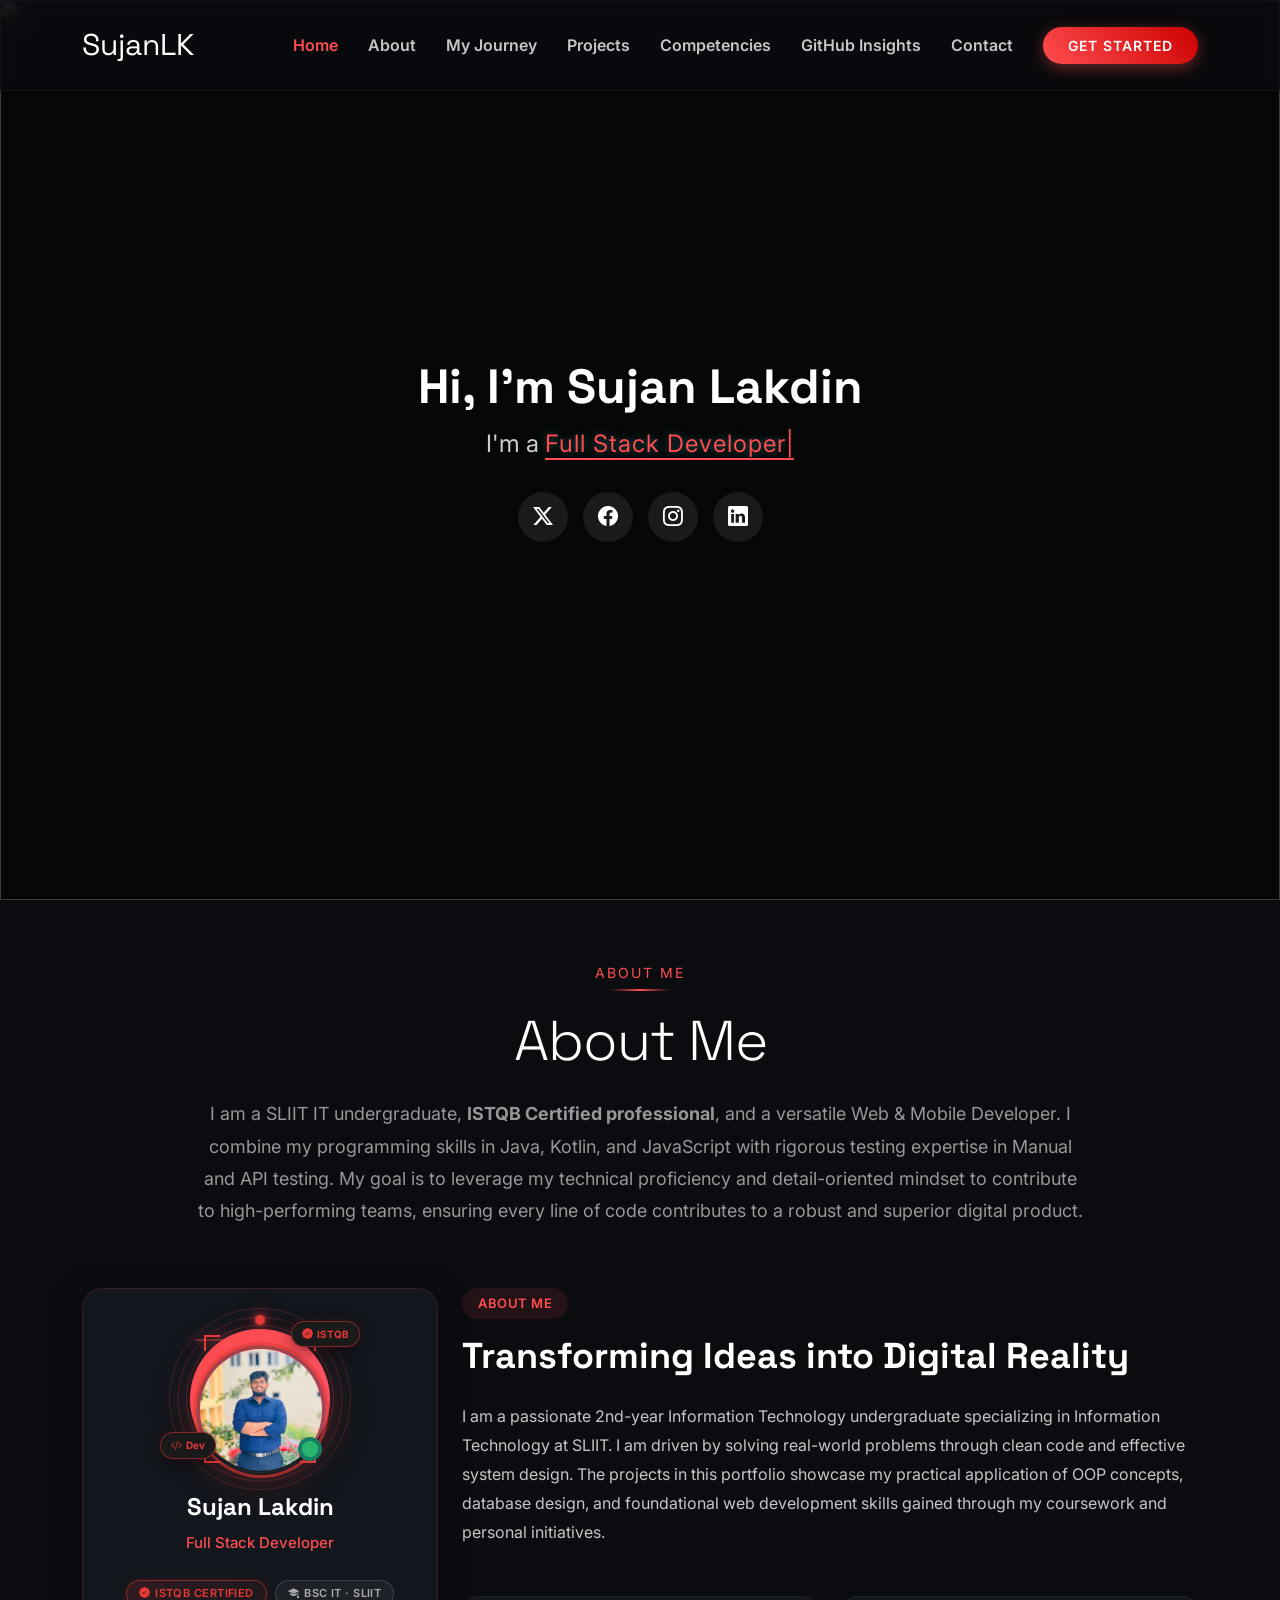
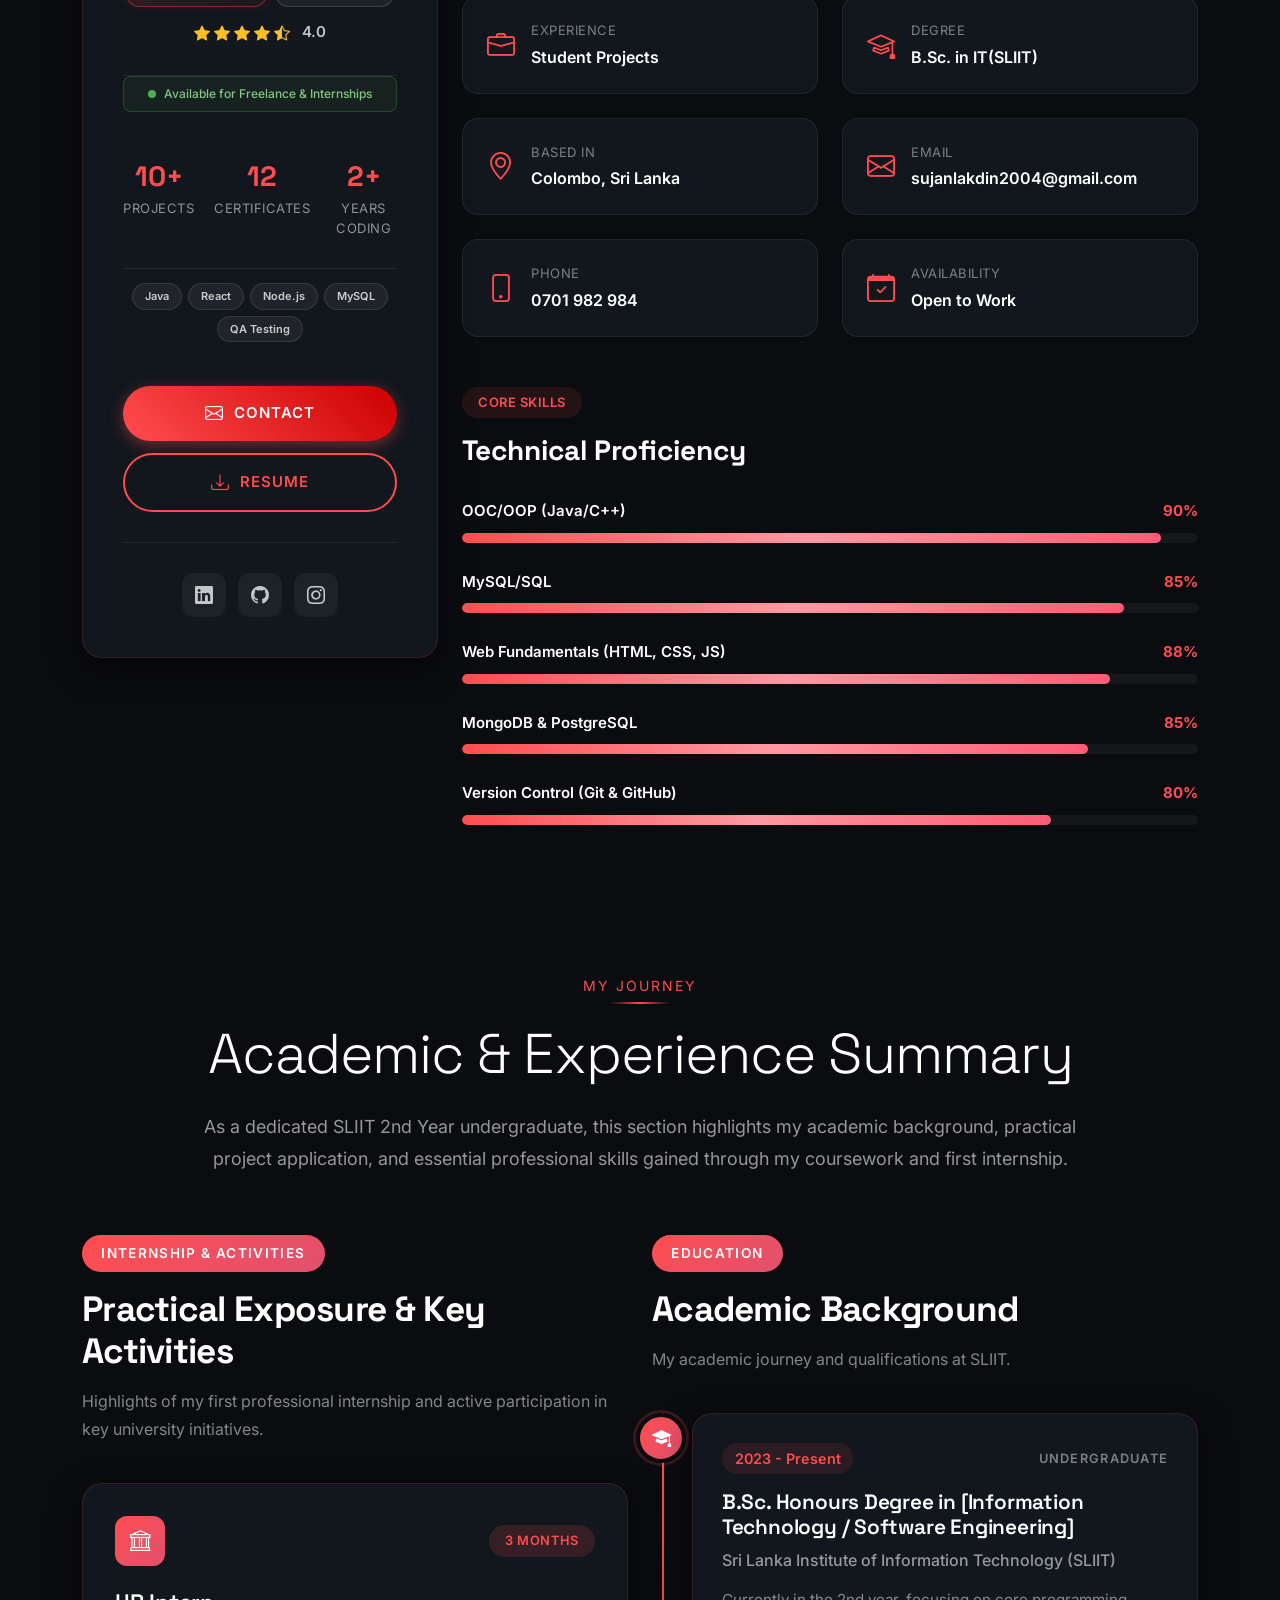
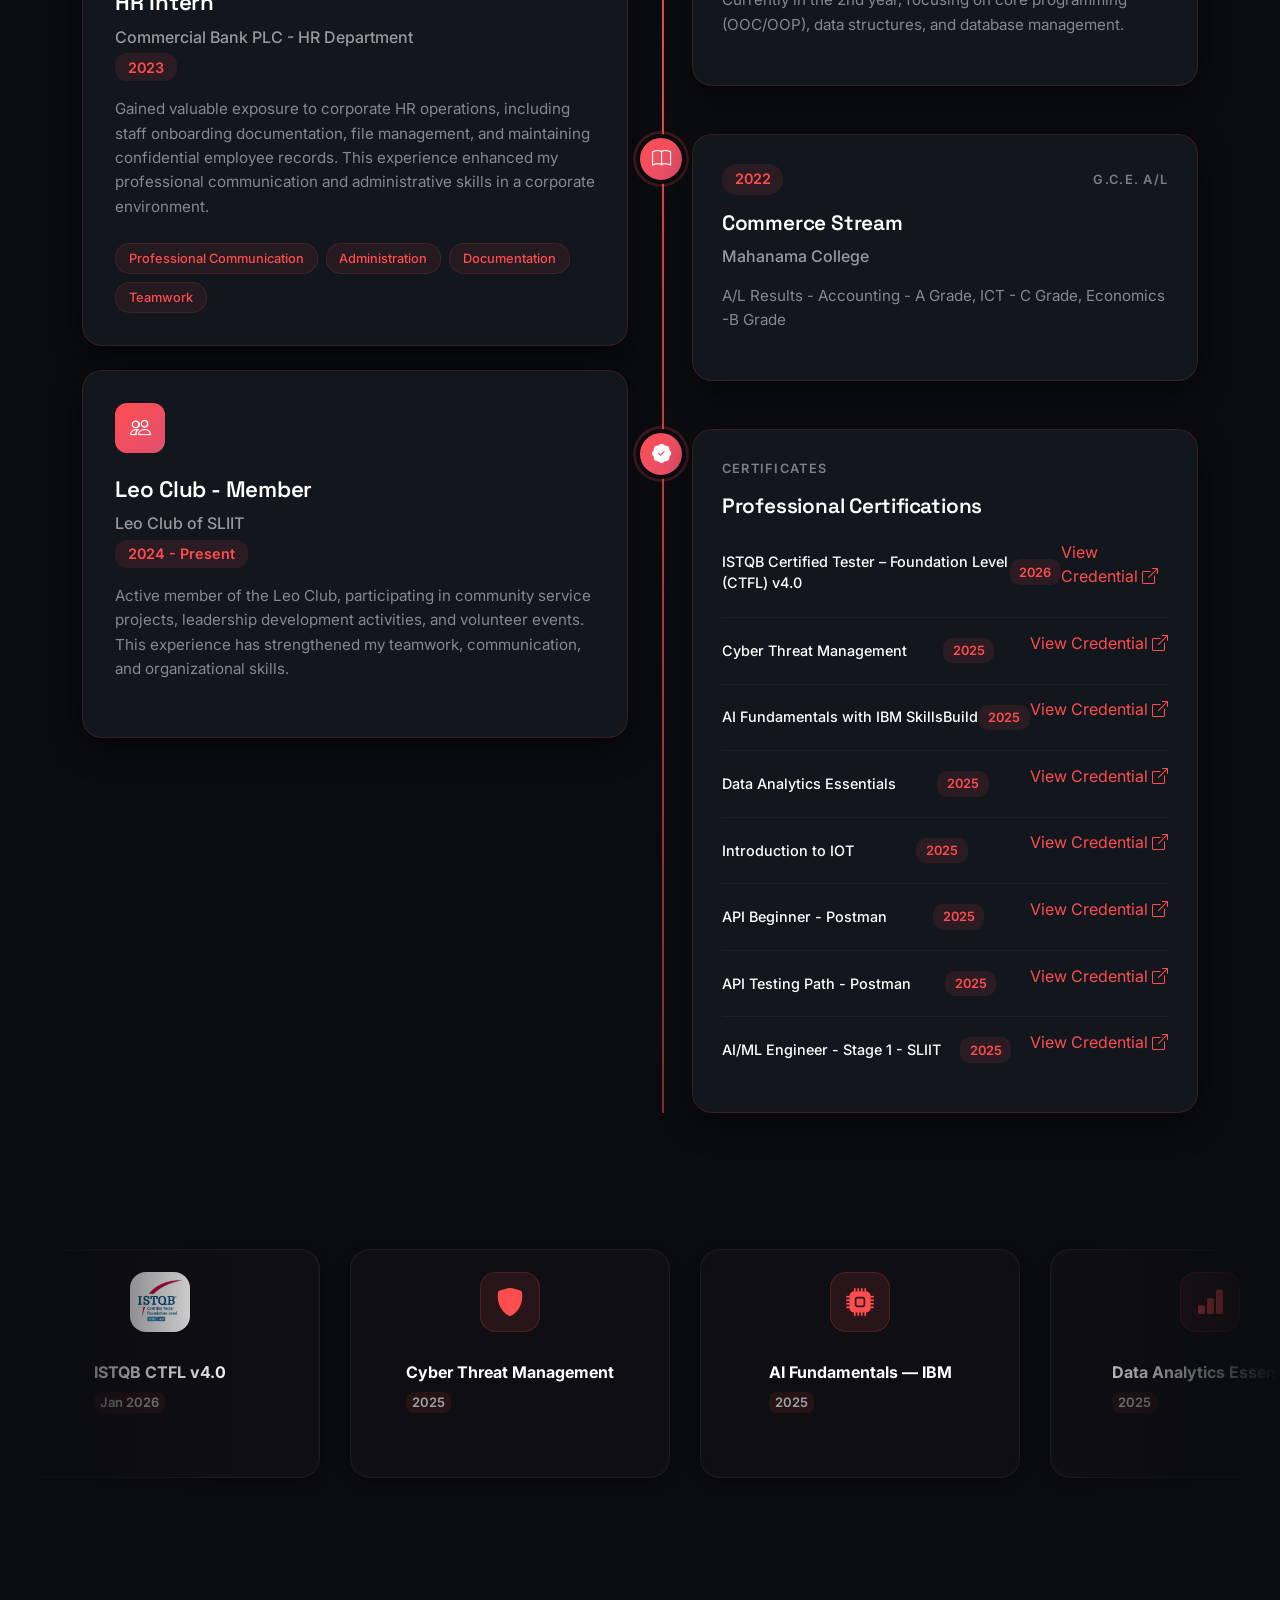
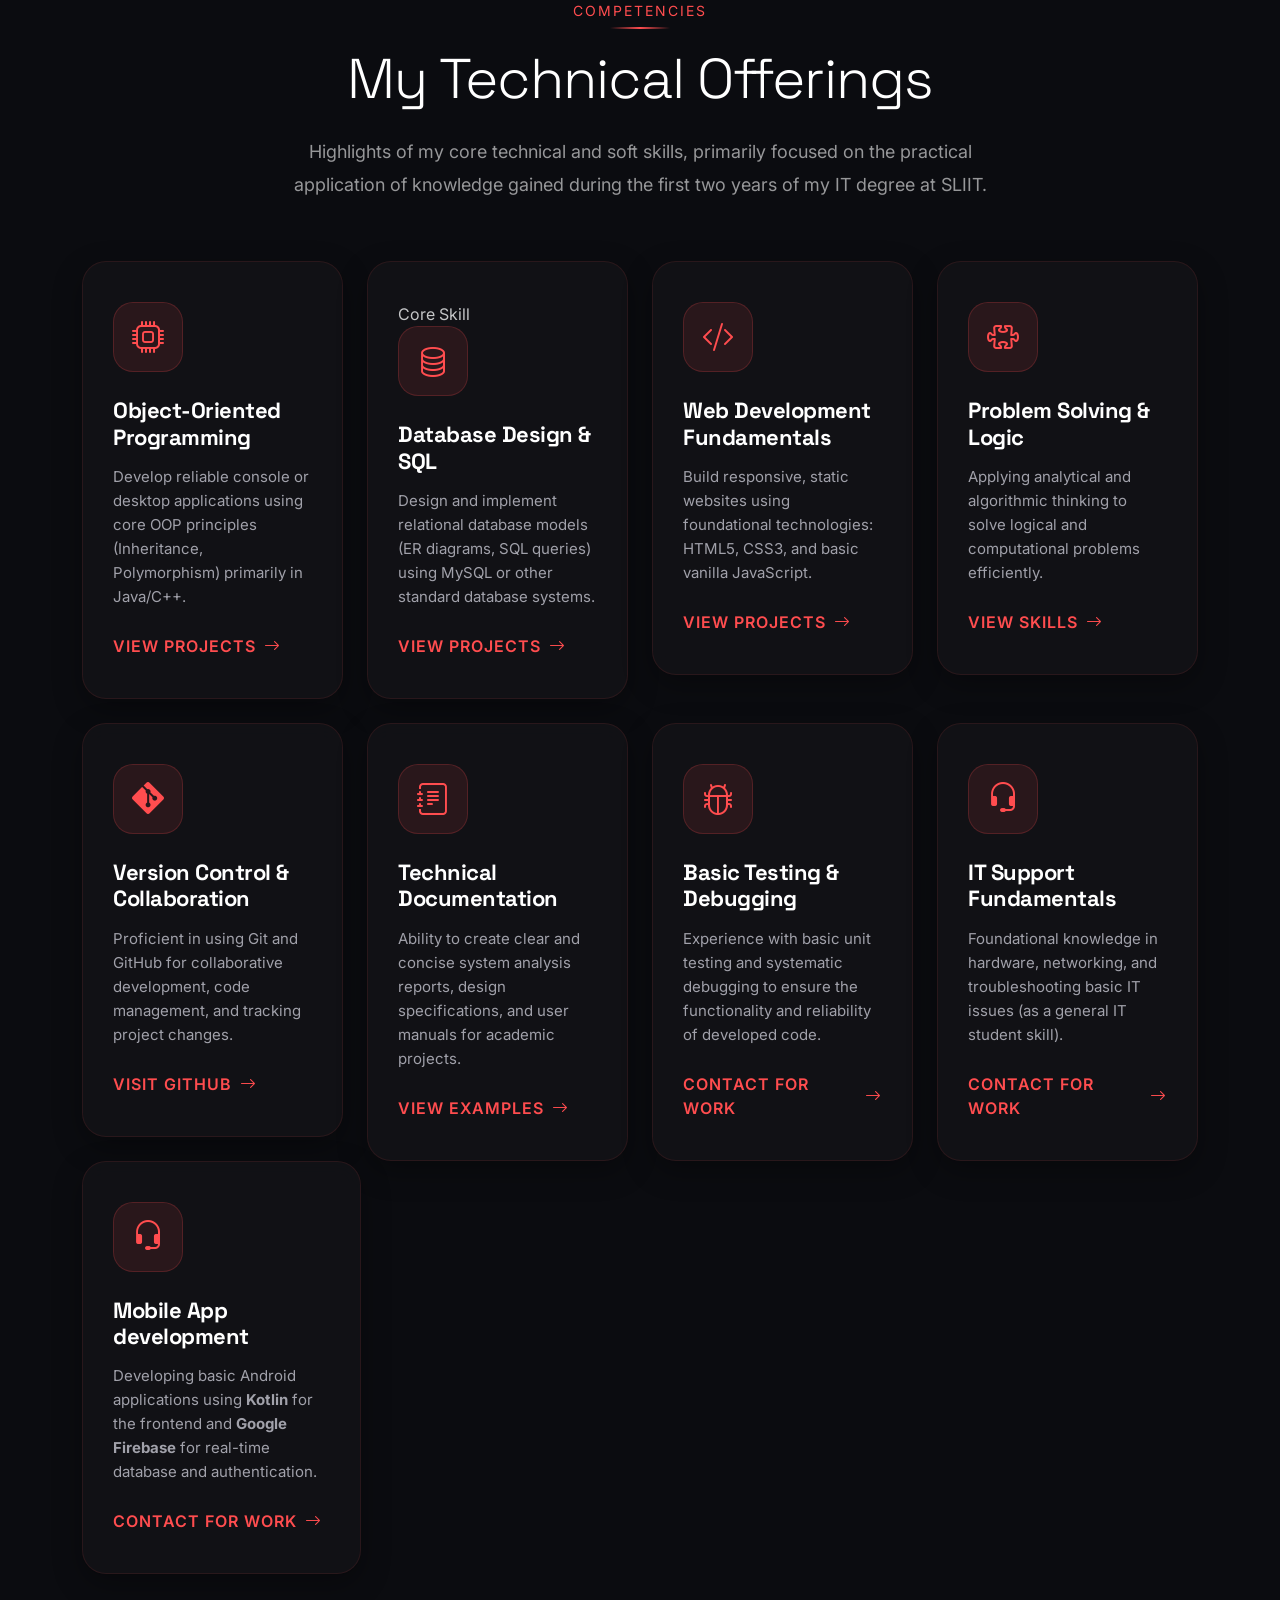
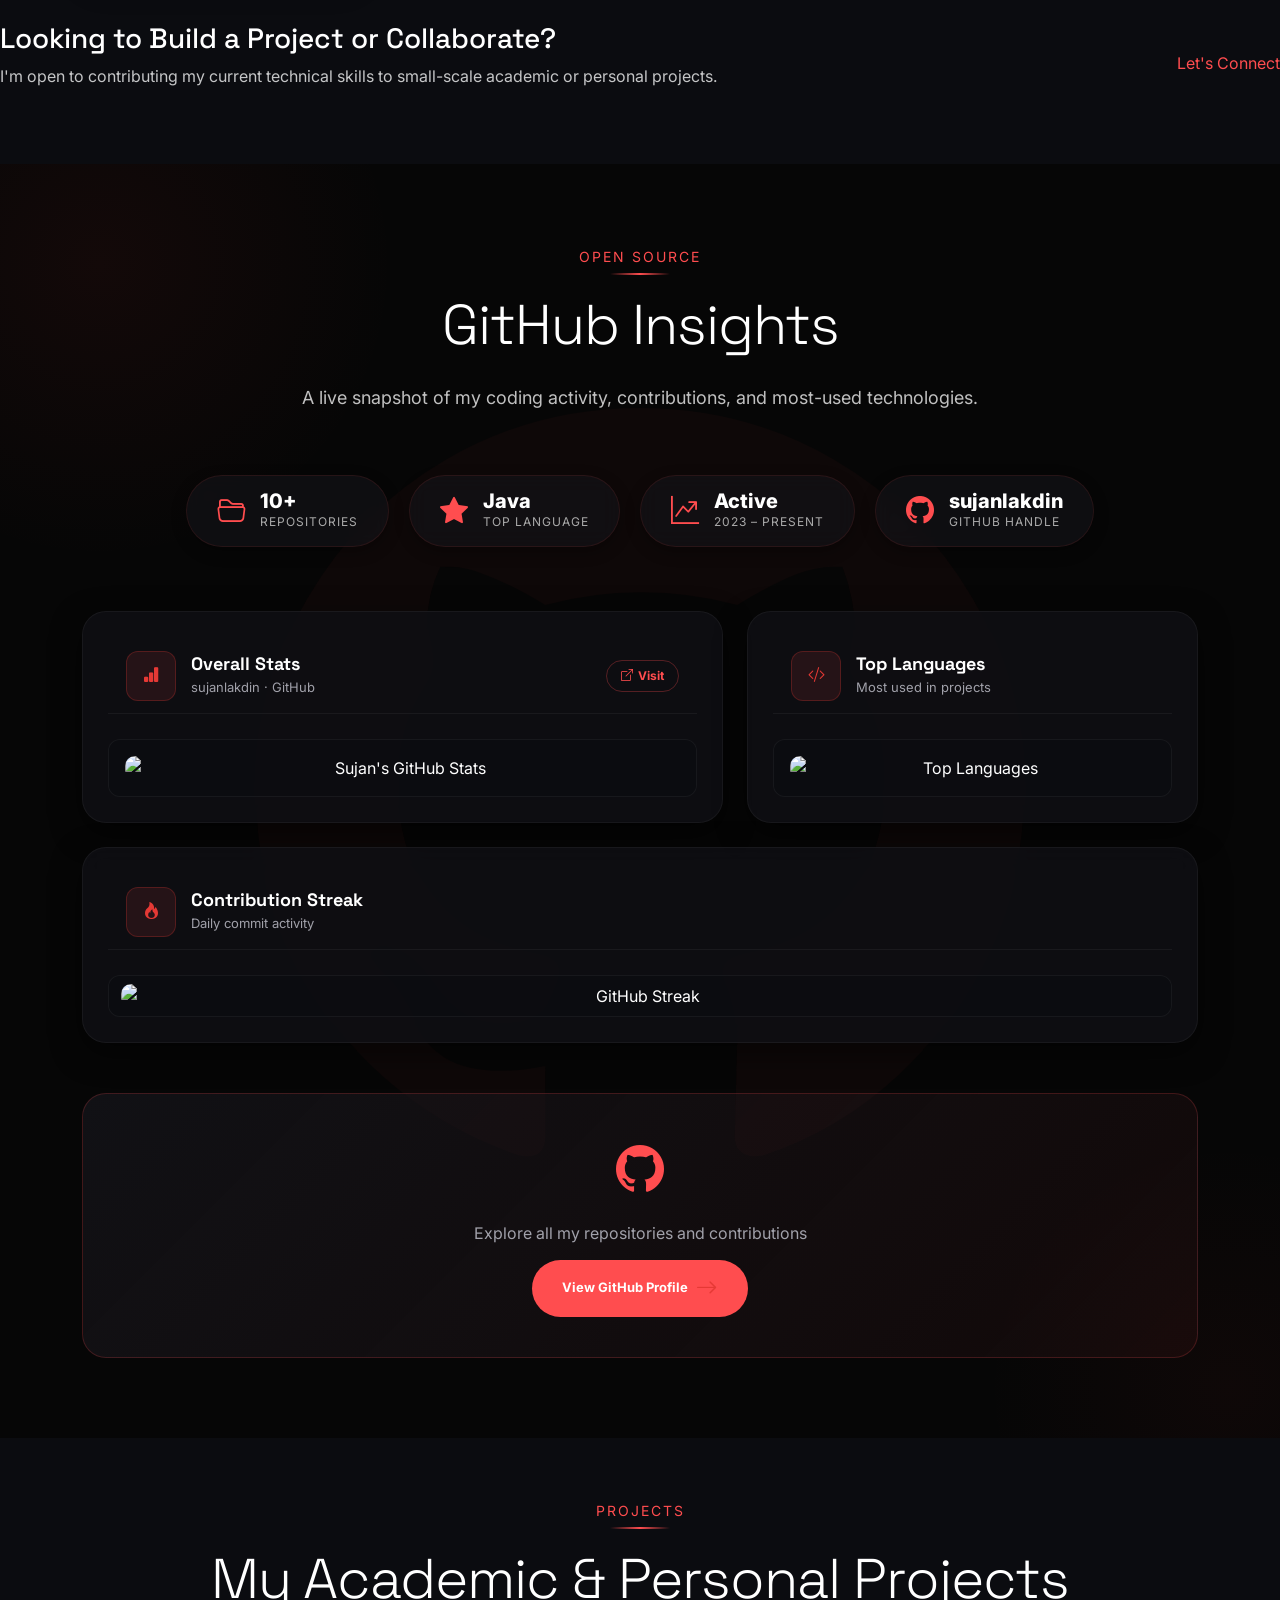
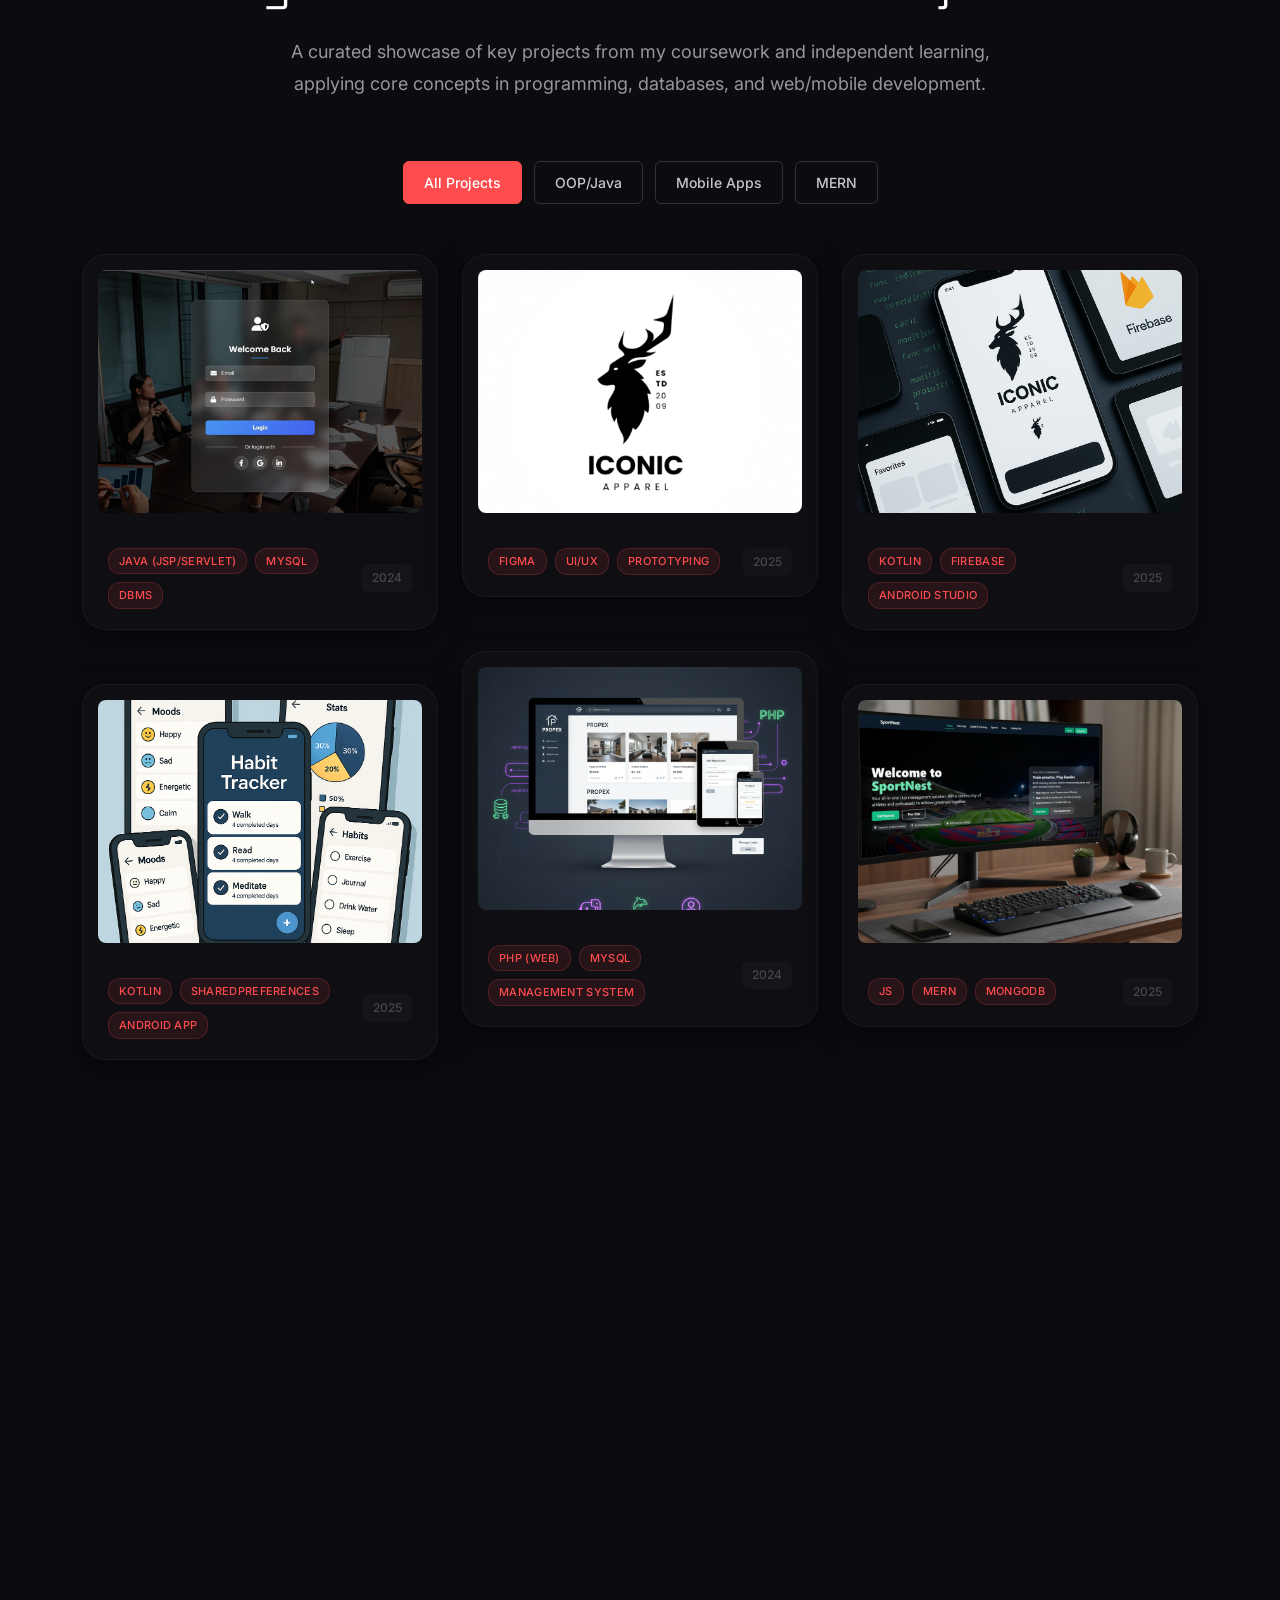
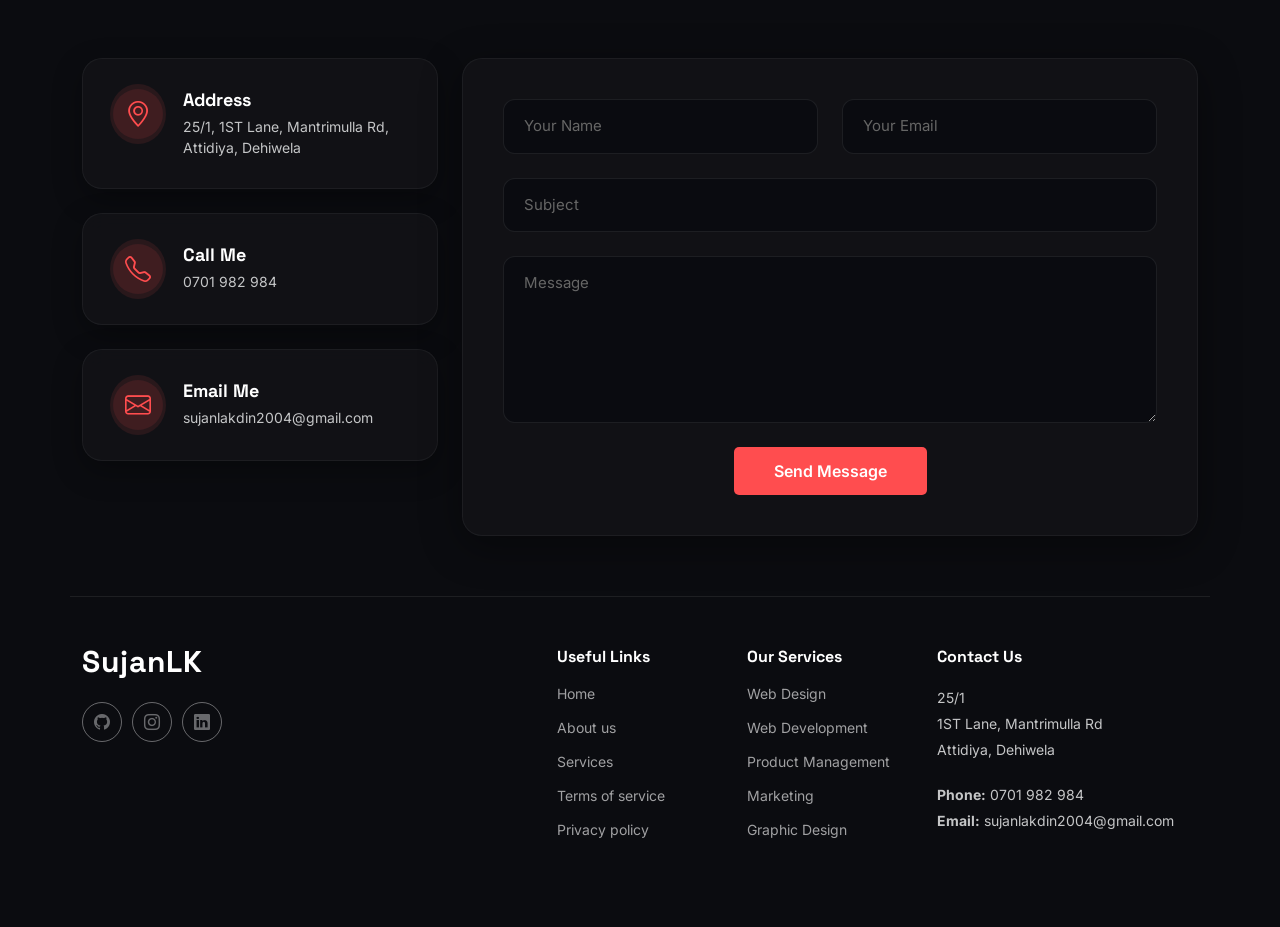
==== commit 1b192721: "enhance ui" ====
--- a/index.html
+++ b/index.html
@@ -1,1999 +1,1743 @@
 <!DOCTYPE html>
 <html lang="en">
-  <head>
-    <meta charset="utf-8" />
-    <meta content="width=device-width, initial-scale=1.0" name="viewport" />
-    <title>Sujan Lakdin</title>
-    <meta name="description" content="" />
-    <meta name="keywords" content="" />
-
-    <!-- Favicons -->
-    <link href="assets/img/favicon.png" rel="icon" />
-    <link href="assets/img/apple-touch-icon.png" rel="apple-touch-icon" />
-
-    <!-- Fonts -->
-    <link href="https://fonts.googleapis.com" rel="preconnect" />
-    <link href="https://fonts.gstatic.com" rel="preconnect" crossorigin />
-    <link
-      href="https://fonts.googleapis.com/css2?family=Roboto:ital,wght@0,100;0,300;0,400;0,500;0,700;0,900;1,100;1,300;1,400;1,500;1,700;1,900&family=Raleway:ital,wght@0,100;0,200;0,300;0,400;0,500;0,600;0,700;0,800;0,900;1,100;1,200;1,300;1,400;1,500;1,600;1,700;1,800;1,900&family=Mulish:ital,wght@0,200;0,300;0,400;0,500;0,600;0,700;0,800;0,900;1,200;1,300;1,400;1,500;1,600;1,700;1,800;1,900&display=swap"
-      rel="stylesheet"
-    />
-
-    <!-- Vendor CSS Files -->
-    <link
-      href="assets/vendor/bootstrap/css/bootstrap.min.css"
-      rel="stylesheet"
-    />
-    <link
-      href="assets/vendor/bootstrap-icons/bootstrap-icons.css"
-      rel="stylesheet"
-    />
-    <link href="assets/vendor/aos/aos.css" rel="stylesheet" />
-    <link
-      href="assets/vendor/glightbox/css/glightbox.min.css"
-      rel="stylesheet"
-    />
-    <link href="assets/vendor/swiper/swiper-bundle.min.css" rel="stylesheet" />
-
-    <!-- Main CSS File -->
-    <link href="assets/css/main.css" rel="stylesheet" />
-
-    <!-- =======================================================
+
+<head>
+  <meta charset="utf-8" />
+  <meta content="width=device-width, initial-scale=1.0" name="viewport" />
+  <title>Sujan Lakdin</title>
+  <meta name="description" content="" />
+  <meta name="keywords" content="" />
+
+  <!-- Favicons -->
+  <link href="assets/img/favicon.png" rel="icon" />
+  <link href="assets/img/apple-touch-icon.png" rel="apple-touch-icon" />
+
+  <!-- Fonts -->
+  <link href="https://fonts.googleapis.com" rel="preconnect" />
+  <link href="https://fonts.gstatic.com" rel="preconnect" crossorigin />
+  <link
+    href="https://fonts.googleapis.com/css2?family=Inter:wght@300;400;500;600;700&family=Space+Grotesk:wght@300;400;500;600;700;800&display=swap"
+    rel="stylesheet" />
+
+  <!-- Vendor CSS Files -->
+  <link href="assets/vendor/bootstrap/css/bootstrap.min.css" rel="stylesheet" />
+  <link href="assets/vendor/bootstrap-icons/bootstrap-icons.css" rel="stylesheet" />
+  <link href="assets/vendor/aos/aos.css" rel="stylesheet" />
+  <link href="assets/vendor/glightbox/css/glightbox.min.css" rel="stylesheet" />
+  <link href="assets/vendor/swiper/swiper-bundle.min.css" rel="stylesheet" />
+
+  <!-- Main CSS File -->
+  <link href="assets/css/main.css" rel="stylesheet" />
+
+  <!-- =======================================================
   * Template Name: Craftivo
   * Template URL: https://bootstrapmade.com/craftivo-bootstrap-portfolio-template/
   * Updated: Oct 04 2025 with Bootstrap v5.3.8
   * Author: BootstrapMade.com
   * License: https://bootstrapmade.com/license/
   ======================================================== -->
-  </head>
-
-  <body class="index-page">
-    <header id="header" class="header d-flex align-items-center fixed-top">
-      <div
-        class="container-fluid container-xl position-relative d-flex align-items-center"
-      >
-        <a href="index.html" class="logo d-flex align-items-center me-auto">
-          <!-- Uncomment the line below if you also wish to use an image logo -->
-          <!-- <img src="assets/img/logo.webp" alt=""> -->
-          <h1 class="sitename">SujanLK</h1>
-        </a>
-
-        <nav id="navmenu" class="navmenu">
-          <ul>
-            <li><a href="#hero" class="active">Home</a></li>
-            <li><a href="#about">About</a></li>
-            <li><a href="#resume">My Journey</a></li>
-            <li><a href="#portfolio">Projects
-            </a></li>
-            <li><a href="#Competencies">Competencies</a></li>
-
-            <li><a href="#contact">Contact</a></li>
-          </ul>
-          <i class="mobile-nav-toggle d-xl-none bi bi-list"></i>
-        </nav>
-
-        <a class="btn-getstarted" href="#about">Get Started</a>
+</head>
+
+<body class="index-page">
+  <header id="header" class="header d-flex align-items-center fixed-top">
+    <div class="container-fluid container-xl position-relative d-flex align-items-center">
+      <a href="index.html" class="logo d-flex align-items-center me-auto">
+        <!-- Uncomment the line below if you also wish to use an image logo -->
+        <!-- <img src="assets/img/logo.webp" alt=""> -->
+        <h1 class="sitename">SujanLK</h1>
+      </a>
+
+      <nav id="navmenu" class="navmenu">
+        <ul>
+          <li><a href="#hero" class="active">Home</a></li>
+          <li><a href="#about">About</a></li>
+          <li><a href="#resume">My Journey</a></li>
+          <li><a href="#portfolio">Projects</a></li>
+          <li><a href="#Competencies">Competencies</a></li>
+          <li><a href="#github-stats">GitHub Insights</a></li>
+          <li><a href="#contact">Contact</a></li>
+        </ul>
+        <i class="mobile-nav-toggle d-xl-none bi bi-list"></i>
+      </nav>
+
+      <a class="btn-getstarted" href="#about">Get Started</a>
+    </div>
+  </header>
+
+  <main class="main">
+    <section id="hero" class="hero section dark-background">
+      <img src="assets/img/profile/Gemini_Generated_Image_udoe3budoe3budoe.png" alt="" data-aos="fade-in"
+        style="width: 100%; height: 100%; object-fit: contain;" />
+
+      <div class="container" data-aos="fade-up" data-aos-delay="100">
+        <div class="row justify-content-center">
+          <div class="col-lg-8 text-center">
+            <h2>Hi, I'm Sujan Lakdin</h2>
+            <p>
+              I'm a
+              <span class="typed"
+                data-typed-items="Full Stack Developer, Software Engineer, Mobile App Developer, QA Engineer"></span><span
+                class="typed-cursor" aria-hidden="true"></span>
+            </p>
+            <div class="social-links">
+              <a href=""><i class="bi bi-twitter-x"></i></a>
+              <a href="#"><i class="bi bi-facebook"></i></a>
+              <a href="https://www.instagram.com/_slakdin_/?hl=en" target="_blank">
+                <i class="bi bi-instagram"></i>
+              </a>
+              <a href="https://www.linkedin.com/in/sujan-lakdin-89bb2b344" target="_blank">
+                <i class="bi bi-linkedin"></i>
+              </a>
+            </div>
+          </div>
+        </div>
       </div>
-    </header>
-
-    <main class="main">
-      <!-- Hero Section -->
-      <section id="hero" class="hero section dark-background">
-        <img
-          src="assets/img/profile/Gemini_Generated_Image_udoe3budoe3budoe.png"
-          alt=""
-          data-aos="fade-in"
-  style="width: 100%; height: 100%; object-fit: contain;" 
-        />
-
-        <div class="container" data-aos="fade-up" data-aos-delay="100">
-          <div class="row justify-content-center">
-            <div class="col-lg-8 text-center">
-              <h2>Hi, I'm Sujan Lakdin</h2>
-              <p>
-                I'm a
-                <span
-                  class="typed"
-                  data-typed-items="Full Stack Developer, Software Engineer, Mobile App Developer, QA Engineer"
-                ></span
-                ><span class="typed-cursor" aria-hidden="true"></span>
-              </p>
-              <div class="social-links">
-                <a href=""><i class="bi bi-twitter-x"></i></a>
-                <a href="#"><i class="bi bi-facebook"></i></a>
-                <a
-                  href="https://www.instagram.com/_slakdin_/?hl=en"
-                  target="_blank"
-                >
+    </section>
+    <!-- /Hero Section -->
+
+    <!-- About Section -->
+    <section id="about" class="about section">
+      <!-- Section Title -->
+      <div class="container section-title" data-aos="fade-up">
+        <span class="subtitle">About Me</span>
+        <h2>About Me</h2>
+        <p>
+        <p>
+        <p>
+          I am a SLIIT IT undergraduate, <strong>ISTQB Certified professional</strong>, and a versatile
+          Web & Mobile Developer. I combine my programming skills in Java, Kotlin, and JavaScript with
+          rigorous testing expertise in Manual and API testing. My goal is to leverage my technical
+          proficiency and detail-oriented mindset to contribute to high-performing teams, ensuring
+          every line of code contributes to a robust and superior digital product.
+        </p>
+        </p>
+        </p>
+      </div>
+      <!-- End Section Title -->
+
+      <div class="container" data-aos="fade-up" data-aos-delay="100">
+        <div class="row gy-5">
+          <div class="col-lg-4" data-aos="zoom-in" data-aos-delay="150">
+            <div class="profile-card">
+              <div class="profile-header">
+
+                <div class="profile-avatar">
+                  <!-- Outer decorative rings -->
+                  <div class="avatar-ring ring-1"></div>
+                  <div class="avatar-ring ring-2"></div>
+                  <div class="avatar-ring ring-3"></div>
+
+                  <!-- Rotating dashed orbit -->
+                  <div class="avatar-orbit">
+                    <div class="orbit-dot"></div>
+                  </div>
+
+                  <!-- Corner tech brackets -->
+                  <div class="tech-bracket top-left"></div>
+                  <div class="tech-bracket top-right"></div>
+                  <div class="tech-bracket bottom-left"></div>
+                  <div class="tech-bracket bottom-right"></div>
+
+                  <!-- Scan line sweep -->
+                  <div class="avatar-scanner"></div>
+
+                  <!-- The actual image -->
+                  <div class="avatar-img-wrap" id="openLightbox" title="Click to view">
+                    <img src="assets/img/portfolio/cv.jpg" class="img-fluid" alt="Sujan Lakdin" />
+                    <div class="avatar-overlay"></div>
+                    <div class="avatar-click-hint">
+                      <i class="bi bi-arrows-fullscreen"></i>
+                    </div>
+                  </div>
+
+                  <!-- Floating badges around avatar -->
+                  <div class="float-badge badge-istqb">
+                    <i class="bi bi-patch-check-fill"></i>
+                    <span>ISTQB</span>
+                  </div>
+                  <div class="float-badge badge-dev">
+                    <i class="bi bi-code-slash"></i>
+                    <span>Dev</span>
+                  </div>
+
+                  <!-- Status dot -->
+                  <div class="status-indicator">
+                    <span class="status-ping"></span>
+                  </div>
+                </div>
+                <h3>Sujan Lakdin</h3>
+                <span class="role">Full Stack Developer</span>
+
+                <!-- ISTQB + Certification Badges -->
+                <div class="cert-badges">
+                  <span class="cert-badge istqb">
+                    <i class="bi bi-patch-check-fill"></i> ISTQB Certified
+                  </span>
+                  <span class="cert-badge bsc">
+                    <i class="bi bi-mortarboard-fill"></i> BSc IT · SLIIT
+                  </span>
+                </div>
+
+                <div class="rating">
+                  <i class="bi bi-star-fill"></i>
+                  <i class="bi bi-star-fill"></i>
+                  <i class="bi bi-star-fill"></i>
+                  <i class="bi bi-star-fill"></i>
+                  <i class="bi bi-star-half"></i>
+                  <span>4.0</span>
+                </div>
+              </div>
+
+              <!-- Availability Banner -->
+              <div class="availability-banner">
+                <span class="pulse-dot"></span>
+                Available for Freelance &amp; Internships
+              </div>
+
+              <div class="profile-stats">
+                <div class="stat-item">
+                  <h4>10+</h4>
+                  <p>Projects</p>
+                </div>
+                <div class="stat-item">
+                  <h4>12</h4>
+                  <p>Certificates</p>
+                </div>
+                <div class="stat-item">
+                  <h4>2+</h4>
+                  <p>Years Coding</p>
+                </div>
+              </div>
+
+              <!-- Skills Pills -->
+              <div class="skill-pills">
+                <span class="pill">Java</span>
+                <span class="pill">React</span>
+                <span class="pill">Node.js</span>
+                <span class="pill">MySQL</span>
+                <span class="pill">QA Testing</span>
+              </div>
+
+              <div class="profile-actions">
+                <a href="#" class="btn-secondary">
+                  <i class="bi bi-envelope"></i> Contact
+                </a>
+                <a href="assets/cv/sujan-cv.pdf" class="btn-outline" download>
+                  <i class="bi bi-download"></i> Resume
+                </a>
+              </div>
+
+              <div class="social-connect">
+                <a href="https://www.linkedin.com/in/sujan-lakdin-89bb2b344" target="_blank">
+                  <i class="bi bi-linkedin"></i>
+                </a>
+                <a href="https://github.com/sujanlakdin" target="_blank">
+                  <i class="bi bi-github"></i>
+                </a>
+                <a href="https://www.instagram.com/_slakdin_/?hl=en" target="_blank">
                   <i class="bi bi-instagram"></i>
                 </a>
-                <a
-                  href="https://www.linkedin.com/in/sujan-lakdin-89bb2b344"
-                  target="_blank"
-                >
-                  <i class="bi bi-linkedin"></i>
-                </a>
-              </div>
-            </div>
-          </div>
-        </div>
-      </section>
-      <!-- /Hero Section -->
-
-      <!-- About Section -->
-      <section id="about" class="about section">
+              </div>
+            </div>
+          </div>
+
+          <div class="col-lg-8" data-aos="fade-left" data-aos-delay="200">
+            <div class="content-wrapper">
+              <div class="bio-section">
+                <div class="section-tag">About Me</div>
+                <h2>Transforming Ideas into Digital Reality</h2>
+                <p>
+                  I am a passionate 2nd-year Information Technology
+                  undergraduate specializing in Information Technology at
+                  SLIIT. I am driven by solving real-world problems through
+                  clean code and effective system design. The projects in this
+                  portfolio showcase my practical application of OOP concepts,
+                  database design, and foundational web development skills
+                  gained through my coursework and personal initiatives.
+                </p>
+              </div>
+
+              <div class="details-grid">
+                <div class="detail-item" data-aos="fade-up" data-aos-delay="250">
+                  <i class="bi bi-briefcase"></i>
+                  <div class="detail-content">
+                    <span>Experience</span>
+                    <strong>Student Projects</strong>
+                  </div>
+                </div>
+
+                <div class="detail-item" data-aos="fade-up" data-aos-delay="300">
+                  <i class="bi bi-mortarboard"></i>
+                  <div class="detail-content">
+                    <span>Degree</span>
+                    <strong>B.Sc. in IT(SLIIT)</strong>
+                  </div>
+                </div>
+
+                <div class="detail-item" data-aos="fade-up" data-aos-delay="350">
+                  <i class="bi bi-geo-alt"></i>
+                  <div class="detail-content">
+                    <span>Based In</span>
+                    <strong>Colombo, Sri Lanka</strong>
+                  </div>
+                </div>
+
+                <div class="detail-item" data-aos="fade-up" data-aos-delay="100">
+                  <i class="bi bi-envelope"></i>
+                  <div class="detail-content">
+                    <span>Email</span>
+                    <strong>sujanlakdin2004@gmail.com</strong>
+                  </div>
+                </div>
+
+                <div class="detail-item" data-aos="fade-up" data-aos-delay="150">
+                  <i class="bi bi-phone"></i>
+                  <div class="detail-content">
+                    <span>Phone</span>
+                    <strong>0701 982 984</strong>
+                  </div>
+                </div>
+
+                <div class="detail-item" data-aos="fade-up" data-aos-delay="200">
+                  <i class="bi bi-calendar-check"></i>
+                  <div class="detail-content">
+                    <span>Availability</span>
+                    <strong>Open to Work</strong>
+                  </div>
+                </div>
+              </div>
+
+              <div class="skills-showcase" data-aos="fade-up" data-aos-delay="250">
+                <div class="section-tag">Core Skills</div>
+                <h3>Technical Proficiency</h3>
+
+                <div class="skills-list skills-animation">
+                  <div class="skill-item">
+                    <div class="skill-info">
+                      <span class="skill-name">OOC/OOP (Java/C++)</span>
+                      <span class="skill-percent">90%</span>
+                    </div>
+                    <div class="progress">
+                      <div class="progress-bar" role="progressbar" aria-valuenow="95" aria-valuemin="0"
+                        aria-valuemax="100"></div>
+                    </div>
+                  </div>
+
+                  <div class="skill-item">
+                    <div class="skill-info">
+                      <span class="skill-name">MySQL/SQL</span>
+                      <span class="skill-percent">85%</span>
+                    </div>
+                    <div class="progress">
+                      <div class="progress-bar" role="progressbar" aria-valuenow="90" aria-valuemin="0"
+                        aria-valuemax="100"></div>
+                    </div>
+                  </div>
+
+                  <div class="skill-item">
+                    <div class="skill-info">
+                      <span class="skill-name">Web Fundamentals (HTML, CSS, JS)</span>
+                      <span class="skill-percent">88%</span>
+                    </div>
+                    <div class="progress">
+                      <div class="progress-bar" role="progressbar" aria-valuenow="88" aria-valuemin="0"
+                        aria-valuemax="100"></div>
+                    </div>
+                  </div>
+
+                  <div class="skill-item">
+                    <div class="skill-info">
+                      <span class="skill-name">MongoDB &amp; PostgreSQL</span>
+                      <span class="skill-percent">85%</span>
+                    </div>
+                    <div class="progress">
+                      <div class="progress-bar" role="progressbar" aria-valuenow="85" aria-valuemin="0"
+                        aria-valuemax="100"></div>
+                    </div>
+                  </div>
+
+                  <div class="skill-item">
+                    <div class="skill-info">
+                      <span class="skill-name">Version Control (Git & GitHub)</span>
+                      <span class="skill-percent">80%</span>
+                    </div>
+                    <div class="progress">
+                      <div class="progress-bar" role="progressbar" aria-valuenow="80" aria-valuemin="0"
+                        aria-valuemax="100"></div>
+                    </div>
+                  </div>
+                </div>
+              </div>
+            </div>
+          </div>
+        </div>
+      </div>
+    </section>
+    <!-- /About Section -->
+
+    <!-- Resume Section -->
+    <section id="resume" class="resume section">
+      <!-- Section Title -->
+      <div class="container section-title" data-aos="fade-up">
+
+        <span class="subtitle">My Journey</span>
+        <h2>Academic & Experience Summary</h2>
+        <p>
+          As a dedicated SLIIT 2nd Year undergraduate, this section highlights
+          my academic background, practical project application, and essential
+          professional skills gained through my coursework and first
+          internship.
+        </p>
+      </div>
+      <!-- End Section Title -->
+
+      <div class="container" data-aos="fade-up" data-aos-delay="100">
+        <div class="row gy-5">
+          <!-- 1. EXPERIENCE SECTION (Commercial Bank Internship) -->
+          <div class="col-lg-6">
+            <div class="experience-section">
+              <div class="section-header" data-aos="fade-right" data-aos-delay="200">
+                <div class="header-content">
+
+                  <span class="section-badge">Internship & Activities</span>
+                  <h2>Practical Exposure & Key Activities</h2>
+                  <p>
+                    Highlights of my first professional internship and active
+                    participation in key university initiatives.
+                  </p>
+                </div>
+              </div>
+
+              <div class="experience-cards">
+                <!-- Commercial Bank Internship -->
+                <div class="exp-card featured" data-aos="zoom-in" data-aos-delay="300">
+                  <div class="card-header">
+                    <div class="company-logo">
+                      <!-- Icon for Corporate/Finance -->
+                      <i class="bi bi-bank"></i>
+                    </div>
+
+                    <div class="period-badge">3 Months</div>
+                  </div>
+                  <div class="card-body">
+                    <h3>HR Intern</h3>
+                    <p class="company-name">
+                      Commercial Bank PLC - HR Department
+                    </p>
+
+                    <span class="duration">2023</span>
+                    <p class="description">
+                      Gained valuable exposure to corporate HR operations,
+                      including staff onboarding documentation, file
+                      management, and maintaining confidential employee
+                      records. This experience enhanced my professional
+                      communication and administrative skills in a corporate
+                      environment.
+                    </p>
+                    <div class="skills-tags">
+
+                      <span class="skill-tag">Professional Communication</span>
+                      <span class="skill-tag">Administration</span>
+                      <span class="skill-tag">Documentation</span>
+                      <span class="skill-tag">Teamwork</span>
+                    </div>
+                  </div>
+                </div>
+
+
+                <div class="exp-card" data-aos="zoom-in" data-aos-delay="350">
+                  <div class="card-header">
+                    <div class="company-logo">
+                      <i class="bi bi-people"></i>
+                    </div>
+                  </div>
+                  <div class="card-body">
+                    <h3>Leo Club - Member</h3>
+                    <p class="company-name">Leo Club of SLIIT</p>
+                    <span class="duration">2024 - Present</span>
+                    <p class="description">
+                      Active member of the Leo Club, participating in community service projects,
+                      leadership development activities, and volunteer events. This experience has
+                      strengthened my teamwork, communication, and organizational skills.
+                    </p>
+                  </div>
+                </div>
+              </div>
+            </div>
+          </div>
+
+          <!-- 2. EDUCATION SECTION (SLIIT & School) -->
+          <div class="col-lg-6">
+            <div class="education-section">
+              <div class="section-header" data-aos="fade-left" data-aos-delay="200">
+                <div class="header-content">
+                  <span class="section-badge">Education</span>
+                  <h2>Academic Background</h2>
+                  <p>My academic journey and qualifications at SLIIT.</p>
+                </div>
+              </div>
+
+              <div class="education-timeline" data-aos="fade-left" data-aos-delay="300">
+                <div class="timeline-track">
+                  <!-- SLIIT Undergraduate Education -->
+                  <div class="timeline-item">
+                    <div class="timeline-marker">
+                      <i class="bi bi-mortarboard-fill"></i>
+                    </div>
+                    <div class="timeline-content">
+                      <div class="education-meta">
+
+                        <span class="year-range">2023 - Present</span>
+                        <span class="degree-level">Undergraduate</span>
+                      </div>
+                      <h4>
+                        B.Sc. Honours Degree in [Information Technology /
+                        Software Engineering]
+                      </h4>
+                      <p class="institution">
+                        Sri Lanka Institute of Information Technology (SLIIT)
+                      </p>
+                      <p class="description">
+                        Currently in the 2nd year, focusing on core
+                        programming (OOC/OOP), data structures, and database
+                        management.
+                      </p>
+                    </div>
+                  </div>
+
+                  <!-- School Education/A/L Details -->
+                  <div class="timeline-item">
+                    <div class="timeline-marker">
+                      <i class="bi bi-book"></i>
+                    </div>
+                    <div class="timeline-content">
+                      <div class="education-meta">
+
+                        <span class="year-range">2022</span>
+                        <span class="degree-level">G.C.E. A/L</span>
+                      </div>
+                      <h4>Commerce Stream</h4>
+                      <p class="institution">Mahanama College</p>
+                      <p class="description">
+                        A/L Results - Accounting - A Grade, ICT - C Grade,
+                        Economics -B Grade
+                      </p>
+                    </div>
+                  </div>
+
+                  <!-- Professional Certifications -->
+                  <div class="timeline-item">
+                    <div class="timeline-marker">
+                      <i class="bi bi-patch-check-fill"></i>
+                    </div>
+                    <div class="timeline-content">
+                      <div class="education-meta">
+                        <span class="degree-level">Certificates</span>
+                      </div>
+                      <h4>Professional Certifications</h4>
+                      <div class="certifications-list">
+
+                        <div class="cert-item">
+                          <span class="cert-name">ISTQB Certified Tester – Foundation Level (CTFL) v4.0</span>
+                          <span class="cert-year">2026</span>
+                          <p class="cert-link">
+                            <a href="https://www.linkedin.com/posts/sujan-lakdin-dharmarathna-89bb2b344_istqb-softwaretesting-qualityassurance-activity-7432880122350804992-GJhj?utm_source=share&utm_medium=member_desktop&rcm=ACoAAFZO9TcBE1P6WqX_GlNbLp0mRL9LwA_giTk"
+                              target="_blank">View Credential
+                              <i class="bi bi-box-arrow-up-right"></i></a>
+                          </p>
+                        </div>
+
+
+                        <div class="cert-item">
+                          <span class="cert-name">Cyber Threat Management</span>
+                          <span class="cert-year">2025</span>
+                          <p class="cert-link">
+                            <a href="https://www.credly.com/badges/3b8750a4-4b93-4608-aa7c-66f50854eba5/linked_in_profile"
+                              target="_blank">View Credential
+                              <i class="bi bi-box-arrow-up-right"></i></a>
+                          </p>
+                        </div>
+
+                        <div class="cert-item">
+                          <span class="cert-name">AI Fundamentals with IBM SkillsBuild</span>
+                          <span class="cert-year">2025</span>
+                          <p class="cert-link">
+                            <a href="https://www.credly.com/badges/96f1eb3f-9c96-4792-9c19-b106f598e69a/linked_in_profile"
+                              target="_blank">View Credential
+                              <i class="bi bi-box-arrow-up-right"></i></a>
+                          </p>
+                        </div>
+
+                        <div class="cert-item">
+                          <span class="cert-name">Data Analytics Essentials</span>
+                          <span class="cert-year">2025</span>
+                          <p class="cert-link">
+                            <a href="https://www.credly.com/badges/c98ec89f-e082-4a7d-99ac-f3b70360a771/linked_in_profile"
+                              target="_blank">View Credential
+                              <i class="bi bi-box-arrow-up-right"></i></a>
+                          </p>
+                        </div>
+
+                        <div class="cert-item">
+                          <span class="cert-name">Introduction to IOT</span>
+                          <span class="cert-year">2025</span>
+                          <p class="cert-link">
+                            <a href="https://www.credly.com/badges/d9cf46ad-48b4-47c2-8e95-24807fc485f0/linked_in_profile"
+                              target="_blank">View Credential
+                              <i class="bi bi-box-arrow-up-right"></i></a>
+                          </p>
+                        </div>
+
+                        <div class="cert-item">
+                          <span class="cert-name">API Beginner - Postman</span>
+                          <span class="cert-year">2025</span>
+                          <p class="cert-link">
+                            <a href="http://verify.skilljar.com/c/2qdbdcu8ia3z" target="_blank">View Credential
+                              <i class="bi bi-box-arrow-up-right"></i></a>
+                          </p>
+                        </div>
+
+                        <div class="cert-item">
+                          <span class="cert-name">API Testing Path - Postman</span>
+                          <span class="cert-year">2025</span>
+                          <p class="cert-link">
+                            <a href="http://verify.skilljar.com/c/bry86r7got35" target="_blank">View Credential
+                              <i class="bi bi-box-arrow-up-right"></i></a>
+                          </p>
+                        </div>
+
+                        <div class="cert-item">
+                          <span class="cert-name">AI/ML Engineer - Stage 1 - SLIIT</span>
+                          <span class="cert-year">2025</span>
+                          <p class="cert-link">
+                            <a href="https://code.sliit.org/certificates/nehrj4e1qc" target="_blank">View Credential
+                              <i class="bi bi-box-arrow-up-right"></i></a>
+                          </p>
+                        </div>
+
+                      </div>
+                    </div>
+                  </div>
+                </div>
+              </div>
+            </div>
+          </div>
+        </div>
+      </div>
+    </section>
+    <!-- /Resume Section -->
+
+    <div class="cert-marquee-wrapper">
+      <div class="cert-marquee-track">
+
+        <!-- ISTQB - Real Certificate Card -->
+        <a href="https://www.linkedin.com/posts/sujan-lakdin-dharmarathna-89bb2b344_istqb-softwaretesting-qualityassurance-activity-7432880122350804992-GJhj?utm_source=share&utm_medium=member_desktop"
+          target="_blank" class="cert-card cert-card-img featured-cert">
+          <div class="cert-card-inner">
+            <div class="cert-img-placeholder istqb-cert" style="padding:0; overflow:hidden;">
+              <img src="assets/img/Certificates/istqb.jpg" alt="ISTQB Certificate"
+                style="width:100%; height:100%; object-fit:cover; object-position:top;" />
+            </div>
+            <div class="cert-card-body">
+              <span class="cert-card-name">ISTQB CTFL v4.0</span>
+              <span class="cert-card-year">Jan 2026</span>
+              <span class="cert-card-link">View <i class="bi bi-box-arrow-up-right"></i></span>
+            </div>
+          </div>
+        </a>
+
+        <!-- Cyber Threat Management -->
+        <a href="https://www.credly.com/badges/3b8750a4-4b93-4608-aa7c-66f50854eba5/linked_in_profile" target="_blank"
+          class="cert-card">
+          <div class="cert-card-inner">
+            <div class="cert-img-placeholder cisco-cert">
+              <i class="bi bi-shield-fill"></i>
+              <span>Cisco</span>
+              <small>Credly</small>
+            </div>
+            <div class="cert-card-body">
+              <span class="cert-card-name">Cyber Threat Management</span>
+              <span class="cert-card-year">2025</span>
+              <span class="cert-card-link">View <i class="bi bi-box-arrow-up-right"></i></span>
+            </div>
+          </div>
+        </a>
+
+        <!-- AI Fundamentals IBM -->
+        <a href="https://www.credly.com/badges/96f1eb3f-9c96-4792-9c19-b106f598e69a/linked_in_profile" target="_blank"
+          class="cert-card">
+          <div class="cert-card-inner">
+            <div class="cert-img-placeholder ibm-cert">
+              <i class="bi bi-cpu-fill"></i>
+              <span>IBM</span>
+              <small>SkillsBuild</small>
+            </div>
+            <div class="cert-card-body">
+              <span class="cert-card-name">AI Fundamentals — IBM</span>
+              <span class="cert-card-year">2025</span>
+              <span class="cert-card-link">View <i class="bi bi-box-arrow-up-right"></i></span>
+            </div>
+          </div>
+        </a>
+
+        <!-- Data Analytics -->
+        <a href="https://www.credly.com/badges/c98ec89f-e082-4a7d-99ac-f3b70360a771/linked_in_profile" target="_blank"
+          class="cert-card">
+          <div class="cert-card-inner">
+            <div class="cert-img-placeholder cisco-cert">
+              <i class="bi bi-bar-chart-fill"></i>
+              <span>Cisco</span>
+              <small>Credly</small>
+            </div>
+            <div class="cert-card-body">
+              <span class="cert-card-name">Data Analytics Essentials</span>
+              <span class="cert-card-year">2025</span>
+              <span class="cert-card-link">View <i class="bi bi-box-arrow-up-right"></i></span>
+            </div>
+          </div>
+        </a>
+
+        <!-- Introduction to IOT -->
+        <a href="https://www.credly.com/badges/d9cf46ad-48b4-47c2-8e95-24807fc485f0/linked_in_profile" target="_blank"
+          class="cert-card">
+          <div class="cert-card-inner">
+            <div class="cert-img-placeholder cisco-cert">
+              <i class="bi bi-hdd-network-fill"></i>
+              <span>Cisco</span>
+              <small>Credly</small>
+            </div>
+            <div class="cert-card-body">
+              <span class="cert-card-name">Introduction to IOT</span>
+              <span class="cert-card-year">2025</span>
+              <span class="cert-card-link">View <i class="bi bi-box-arrow-up-right"></i></span>
+            </div>
+          </div>
+        </a>
+
+        <!-- API Beginner Postman -->
+        <a href="http://verify.skilljar.com/c/2qdbdcu8ia3z" target="_blank" class="cert-card">
+          <div class="cert-card-inner">
+            <div class="cert-img-placeholder postman-cert">
+              <i class="bi bi-send-fill"></i>
+              <span>Postman</span>
+              <small>Skilljar</small>
+            </div>
+            <div class="cert-card-body">
+              <span class="cert-card-name">API Beginner — Postman</span>
+              <span class="cert-card-year">2025</span>
+              <span class="cert-card-link">View <i class="bi bi-box-arrow-up-right"></i></span>
+            </div>
+          </div>
+        </a>
+
+        <!-- API Testing Path Postman -->
+        <a href="http://verify.skilljar.com/c/bry86r7got35" target="_blank" class="cert-card">
+          <div class="cert-card-inner">
+            <div class="cert-img-placeholder postman-cert">
+              <i class="bi bi-send-fill"></i>
+              <span>Postman</span>
+              <small>Skilljar</small>
+            </div>
+            <div class="cert-card-body">
+              <span class="cert-card-name">API Testing Path — Postman</span>
+              <span class="cert-card-year">2025</span>
+              <span class="cert-card-link">View <i class="bi bi-box-arrow-up-right"></i></span>
+            </div>
+          </div>
+        </a>
+
+        <!-- SLIIT AI/ML -->
+        <a href="https://code.sliit.org/certificates/nehrj4e1qc" target="_blank" class="cert-card">
+          <div class="cert-card-inner">
+            <div class="cert-img-placeholder sliit-cert">
+              <i class="bi bi-mortarboard-fill"></i>
+              <span>SLIIT</span>
+              <small>Stage 1</small>
+            </div>
+            <div class="cert-card-body">
+              <span class="cert-card-name">AI/ML Engineer — SLIIT</span>
+              <span class="cert-card-year">2025</span>
+              <span class="cert-card-link">View <i class="bi bi-box-arrow-up-right"></i></span>
+            </div>
+          </div>
+        </a>
+
+        <!-- DUPLICATE SET for seamless loop -->
+        <a href="https://www.linkedin.com/posts/sujan-lakdin-dharmarathna-89bb2b344_istqb-softwaretesting-qualityassurance-activity-7432880122350804992-GJhj?utm_source=share&utm_medium=member_desktop"
+          target="_blank" class="cert-card cert-card-img featured-cert">
+          <div class="cert-card-inner">
+            <div class="cert-img-placeholder istqb-cert">
+              <i class="bi bi-patch-check-fill"></i>
+              <span>ISTQB</span>
+              <small>CTFL v4.0</small>
+            </div>
+            <div class="cert-card-body">
+              <span class="cert-card-name">ISTQB CTFL v4.0</span>
+              <span class="cert-card-year">Jan 2026</span>
+              <span class="cert-card-link">View <i class="bi bi-box-arrow-up-right"></i></span>
+            </div>
+          </div>
+        </a>
+        <a href="https://www.credly.com/badges/3b8750a4-4b93-4608-aa7c-66f50854eba5/linked_in_profile" target="_blank"
+          class="cert-card">
+          <div class="cert-card-inner">
+            <div class="cert-img-placeholder cisco-cert">
+              <i class="bi bi-shield-fill"></i>
+              <span>Cisco</span>
+              <small>Credly</small>
+            </div>
+            <div class="cert-card-body">
+              <span class="cert-card-name">Cyber Threat Management</span>
+              <span class="cert-card-year">2025</span>
+              <span class="cert-card-link">View <i class="bi bi-box-arrow-up-right"></i></span>
+            </div>
+          </div>
+        </a>
+        <a href="https://www.credly.com/badges/96f1eb3f-9c96-4792-9c19-b106f598e69a/linked_in_profile" target="_blank"
+          class="cert-card">
+          <div class="cert-card-inner">
+            <div class="cert-img-placeholder ibm-cert">
+              <i class="bi bi-cpu-fill"></i>
+              <span>IBM</span>
+              <small>SkillsBuild</small>
+            </div>
+            <div class="cert-card-body">
+              <span class="cert-card-name">AI Fundamentals — IBM</span>
+              <span class="cert-card-year">2025</span>
+              <span class="cert-card-link">View <i class="bi bi-box-arrow-up-right"></i></span>
+            </div>
+          </div>
+        </a>
+        <a href="https://www.credly.com/badges/c98ec89f-e082-4a7d-99ac-f3b70360a771/linked_in_profile" target="_blank"
+          class="cert-card">
+          <div class="cert-card-inner">
+            <div class="cert-img-placeholder cisco-cert">
+              <i class="bi bi-bar-chart-fill"></i>
+              <span>Cisco</span>
+              <small>Credly</small>
+            </div>
+            <div class="cert-card-body">
+              <span class="cert-card-name">Data Analytics Essentials</span>
+              <span class="cert-card-year">2025</span>
+              <span class="cert-card-link">View <i class="bi bi-box-arrow-up-right"></i></span>
+            </div>
+          </div>
+        </a>
+        <a href="https://www.credly.com/badges/d9cf46ad-48b4-47c2-8e95-24807fc485f0/linked_in_profile" target="_blank"
+          class="cert-card">
+          <div class="cert-card-inner">
+            <div class="cert-img-placeholder cisco-cert">
+              <i class="bi bi-hdd-network-fill"></i>
+              <span>Cisco</span>
+              <small>Credly</small>
+            </div>
+            <div class="cert-card-body">
+              <span class="cert-card-name">Introduction to IOT</span>
+              <span class="cert-card-year">2025</span>
+              <span class="cert-card-link">View <i class="bi bi-box-arrow-up-right"></i></span>
+            </div>
+          </div>
+        </a>
+        <a href="http://verify.skilljar.com/c/2qdbdcu8ia3z" target="_blank" class="cert-card">
+          <div class="cert-card-inner">
+            <div class="cert-img-placeholder postman-cert">
+              <i class="bi bi-send-fill"></i>
+              <span>Postman</span>
+              <small>Skilljar</small>
+            </div>
+            <div class="cert-card-body">
+              <span class="cert-card-name">API Beginner — Postman</span>
+              <span class="cert-card-year">2025</span>
+              <span class="cert-card-link">View <i class="bi bi-box-arrow-up-right"></i></span>
+            </div>
+          </div>
+        </a>
+        <a href="http://verify.skilljar.com/c/bry86r7got35" target="_blank" class="cert-card">
+          <div class="cert-card-inner">
+            <div class="cert-img-placeholder postman-cert">
+              <i class="bi bi-send-fill"></i>
+              <span>Postman</span>
+              <small>Skilljar</small>
+            </div>
+            <div class="cert-card-body">
+              <span class="cert-card-name">API Testing Path — Postman</span>
+              <span class="cert-card-year">2025</span>
+              <span class="cert-card-link">View <i class="bi bi-box-arrow-up-right"></i></span>
+            </div>
+          </div>
+        </a>
+        <a href="https://code.sliit.org/certificates/nehrj4e1qc" target="_blank" class="cert-card">
+          <div class="cert-card-inner">
+            <div class="cert-img-placeholder sliit-cert">
+              <i class="bi bi-mortarboard-fill"></i>
+              <span>SLIIT</span>
+              <small>Stage 1</small>
+            </div>
+            <div class="cert-card-body">
+              <span class="cert-card-name">AI/ML Engineer — SLIIT</span>
+              <span class="cert-card-year">2025</span>
+              <span class="cert-card-link">View <i class="bi bi-box-arrow-up-right"></i></span>
+            </div>
+          </div>
+        </a>
+
+      </div>
+    </div>
+
+
+
+
+    <!-- Services Section -->
+    <section id="Competencies">
+      <div class="container section-title" data-aos="fade-up">
+        <span class="subtitle">Competencies</span>
+        <h2>My Technical Offerings</h2>
+        <p>
+          Highlights of my core technical and soft skills, primarily focused on the
+          practical application of knowledge gained during the first two years of my
+          IT degree at SLIIT.
+        </p>
+      </div>
+      <!-- End Section Title -->
+      <!-- End Section Title -->
+
+      <div class="container" data-aos="fade-up" data-aos-delay="100">
+        <div class="row gy-4">
+          <!-- 1. Object-Oriented Programming (OOC/OOP) -->
+          <div class="col-lg-3 col-md-6" data-aos="zoom-in" data-aos-delay="100">
+            <div class="service-item">
+              <div class="icon-wrapper">
+                <i class="bi bi-cpu"></i> <!-- New Icon -->
+              </div>
+              <h4>Object-Oriented Programming</h4>
+              <p>
+                Develop reliable console or desktop applications using core OOP
+                principles (Inheritance, Polymorphism) primarily in Java/C++.
+              </p>
+              <a href="#portfolio" class="read-more">
+                <span>View Projects</span>
+                <i class="bi bi-arrow-right"></i>
+              </a>
+            </div>
+          </div>
+
+          <!-- 2. Database Management (Featured) -->
+          <div class="col-lg-3 col-md-6" data-aos="zoom-in" data-aos-delay="200">
+            <div class="service-item featured">
+              <div class="featured-tag">Core Skill</div>
+              <div class="icon-wrapper">
+                <i class="bi bi-database"></i> <!-- New Icon -->
+              </div>
+              <h4>Database Design & SQL</h4>
+              <p>
+                Design and implement relational database models (ER diagrams, SQL
+                queries) using MySQL or other standard database systems.
+              </p>
+              <a href="#portfolio" class="read-more">
+                <span>View Projects</span>
+                <i class="bi bi-arrow-right"></i>
+              </a>
+            </div>
+          </div>
+
+          <!-- 3. Web Development Fundamentals -->
+          <div class="col-lg-3 col-md-6" data-aos="zoom-in" data-aos-delay="300">
+            <div class="service-item">
+              <div class="icon-wrapper">
+                <i class="bi bi-code-slash"></i>
+              </div>
+              <h4>Web Development Fundamentals</h4>
+              <p>
+                Build responsive, static websites using foundational technologies:
+                HTML5, CSS3, and basic vanilla JavaScript.
+              </p>
+              <a href="#portfolio" class="read-more">
+                <span>View Projects</span>
+                <i class="bi bi-arrow-right"></i>
+              </a>
+            </div>
+          </div>
+
+          <!-- 4. Problem Solving & Algorithms -->
+          <div class="col-lg-3 col-md-6" data-aos="zoom-in" data-aos-delay="400">
+            <div class="service-item">
+              <div class="icon-wrapper">
+                <i class="bi bi-puzzle"></i> <!-- New Icon -->
+              </div>
+              <h4>Problem Solving & Logic</h4>
+              <p>
+                Applying analytical and algorithmic thinking to solve logical and
+                computational problems efficiently.
+              </p>
+              <a href="#resume" class="read-more">
+                <span>View Skills</span>
+                <i class="bi bi-arrow-right"></i>
+              </a>
+            </div>
+          </div>
+
+          <!-- 5. Version Control (Git) -->
+          <div class="col-lg-3 col-md-6" data-aos="zoom-in" data-aos-delay="100">
+            <div class="service-item">
+              <div class="icon-wrapper">
+                <i class="bi bi-git"></i> <!-- New Icon -->
+              </div>
+              <h4>Version Control & Collaboration</h4>
+              <p>
+                Proficient in using Git and GitHub for collaborative development, code
+                management, and tracking project changes.
+              </p>
+              <a href="https://github.com/sujanlakdin" class="read-more">
+                <span>Visit GitHub</span>
+                <i class="bi bi-arrow-right"></i>
+              </a>
+            </div>
+          </div>
+
+          <!-- 6. Technical Documentation -->
+          <div class="col-lg-3 col-md-6" data-aos="zoom-in" data-aos-delay="200">
+            <div class="service-item">
+              <div class="icon-wrapper">
+                <i class="bi bi-journal-text"></i> <!-- New Icon -->
+              </div>
+              <h4>Technical Documentation</h4>
+              <p>
+                Ability to create clear and concise system analysis reports, design
+                specifications, and user manuals for academic projects.
+              </p>
+              <a href="#portfolio" class="read-more">
+                <span>View Examples</span>
+                <i class="bi bi-arrow-right"></i>
+              </a>
+            </div>
+          </div>
+
+          <!-- 7. Basic Testing & Debugging -->
+          <div class="col-lg-3 col-md-6" data-aos="zoom-in" data-aos-delay="300">
+            <div class="service-item">
+              <div class="icon-wrapper">
+                <i class="bi bi-bug"></i> <!-- New Icon -->
+              </div>
+              <h4>Basic Testing & Debugging</h4>
+              <p>
+                Experience with basic unit testing and systematic debugging to ensure
+                the functionality and reliability of developed code.
+              </p>
+              <a href="#contact" class="read-more">
+                <span>Contact for Work</span>
+                <i class="bi bi-arrow-right"></i>
+              </a>
+            </div>
+          </div>
+
+          <!-- 8. IT Support Fundamentals -->
+          <div class="col-lg-3 col-md-6" data-aos="zoom-in" data-aos-delay="400">
+            <div class="service-item">
+              <div class="icon-wrapper">
+                <i class="bi bi-headset"></i> <!-- New Icon -->
+              </div>
+              <h4>IT Support Fundamentals</h4>
+              <p>
+                Foundational knowledge in hardware, networking, and troubleshooting
+                basic IT issues (as a general IT student skill).
+              </p>
+              <a href="#contact" class="read-more">
+                <span>Contact for Work</span>
+                <i class="bi bi-arrow-right"></i>
+              </a>
+            </div>
+          </div>
+        </div>
+
+
+        <!-- 8. IT Support Fundamentals -->
+        <div class="col-lg-3 col-md-6" data-aos="zoom-in" data-aos-delay="400">
+          <div class="service-item">
+            <div class="icon-wrapper">
+              <i class="bi bi-headset"></i> <!-- New Icon -->
+            </div>
+            <h4>Mobile App development</h4>
+            <p>
+              Developing basic Android applications using <b>Kotlin</b> for the frontend
+              and <b>Google Firebase</b> for real-time database and authentication.
+            </p>
+            <a href="#contact" class="read-more">
+              <span>Contact for Work</span>
+              <i class="bi bi-arrow-right"></i>
+            </a>
+          </div>
+        </div>
+      </div>
+      <!-- Call to Action (CTA) Box -->
+      <div class="row mt-5">
+        <div class="col-12" data-aos="fade-up" data-aos-delay="200">
+          <div class="cta-box">
+            <div class="row align-items-center">
+              <div class="col-lg-8">
+                <!-- CTA එක ඔබේ තත්ත්වයට ගැලපෙන්න වෙනස් කර ඇත. -->
+                <h3>Looking to Build a Project or Collaborate?</h3>
+                <p>
+                  I'm open to contributing my current technical skills to small-scale
+                  academic or personal projects.
+                </p>
+              </div>
+              <div class="col-lg-4 text-lg-end text-center">
+                <a href="#contact" class="cta-btn">Let's Connect</a>
+              </div>
+            </div>
+          </div>
+        </div>
+      </div>
+      </div>
+    </section>
+    <!-- /Services Section -->
+
+    <!-- GitHub Insights Section -->
+    <section id="github-stats" class="github-section section dark-background">
+      <i class="bi bi-github gh-bg-logo"></i>
+      <div class="container" data-aos="fade-up" data-aos-delay="100">
+
         <!-- Section Title -->
         <div class="container section-title" data-aos="fade-up">
-          <span class="subtitle">About Me</span>
-          <h2>About Me</h2>
-          <p>
-            <p>
-  <p>
-  I am a SLIIT IT undergraduate, <strong>ISTQB Certified professional</strong>, and a versatile 
-  Web & Mobile Developer. I combine my programming skills in Java, Kotlin, and JavaScript with 
-  rigorous testing expertise in Manual and API testing. My goal is to leverage my technical 
-  proficiency and detail-oriented mindset to contribute to high-performing teams, ensuring 
-  every line of code contributes to a robust and superior digital product.
-</p>
-</p>
-          </p>
-        </div>
-        <!-- End Section Title -->
-
-       <div class="container" data-aos="fade-up" data-aos-delay="100">
-  <div class="row gy-5">
-    <div class="col-lg-4" data-aos="zoom-in" data-aos-delay="150">
-      <div class="profile-card">
-        <div class="profile-header">
-          
-          <div class="profile-avatar">
-  <!-- Outer decorative rings -->
-  <div class="avatar-ring ring-1"></div>
-  <div class="avatar-ring ring-2"></div>
-  <div class="avatar-ring ring-3"></div>
-
-  <!-- Rotating dashed orbit -->
-  <div class="avatar-orbit">
-    <div class="orbit-dot"></div>
-  </div>
-
-  <!-- Corner tech brackets -->
-  <div class="tech-bracket top-left"></div>
-  <div class="tech-bracket top-right"></div>
-  <div class="tech-bracket bottom-left"></div>
-  <div class="tech-bracket bottom-right"></div>
-
-  <!-- Scan line sweep -->
-  <div class="avatar-scanner"></div>
-
-  <!-- The actual image -->
-  <div class="avatar-img-wrap" id="openLightbox" title="Click to view">
-    <img src="assets/img/portfolio/cv.jpg" class="img-fluid" alt="Sujan Lakdin" />
-    <div class="avatar-overlay"></div>
-    <div class="avatar-click-hint">
-      <i class="bi bi-arrows-fullscreen"></i>
-    </div>
-  </div>
-
-  <!-- Floating badges around avatar -->
-  <div class="float-badge badge-istqb">
-    <i class="bi bi-patch-check-fill"></i>
-    <span>ISTQB</span>
-  </div>
-  <div class="float-badge badge-dev">
-    <i class="bi bi-code-slash"></i>
-    <span>Dev</span>
-  </div>
-
-  <!-- Status dot -->
-  <div class="status-indicator">
-    <span class="status-ping"></span>
-  </div>
-</div>
-          <h3>Sujan Lakdin</h3>
-          <span class="role">Full Stack Developer</span>
-
-          <!-- ISTQB + Certification Badges -->
-          <div class="cert-badges">
-            <span class="cert-badge istqb">
-              <i class="bi bi-patch-check-fill"></i> ISTQB Certified
-            </span>
-            <span class="cert-badge bsc">
-              <i class="bi bi-mortarboard-fill"></i> BSc IT · SLIIT
-            </span>
-          </div>
-
-          <div class="rating">
+          <span class="subtitle">Open Source</span>
+          <h2>GitHub Insights</h2>
+          <p>A live snapshot of my coding activity, contributions, and most-used technologies.</p>
+        </div>
+
+        <!-- Top Stats Row -->
+        <div class="github-stats-grid" data-aos="fade-up" data-aos-delay="150">
+
+          <!-- Stat Pill: Repos -->
+          <div class="gh-stat-pill">
+            <i class="bi bi-folder2-open"></i>
+            <div>
+              <span class="gh-stat-num">10+</span>
+              <span class="gh-stat-label">Repositories</span>
+            </div>
+          </div>
+
+          <!-- Stat Pill: Stars -->
+          <div class="gh-stat-pill">
             <i class="bi bi-star-fill"></i>
-            <i class="bi bi-star-fill"></i>
-            <i class="bi bi-star-fill"></i>
-            <i class="bi bi-star-fill"></i>
-            <i class="bi bi-star-half"></i>
-            <span>4.0</span>
-          </div>
-        </div>
-
-        <!-- Availability Banner -->
-        <div class="availability-banner">
-          <span class="pulse-dot"></span>
-          Available for Freelance &amp; Internships
-        </div>
-
-        <div class="profile-stats">
-          <div class="stat-item">
-            <h4>10+</h4>
-            <p>Projects</p>
-          </div>
-          <div class="stat-item">
-            <h4>12</h4>
-            <p>Certificates</p>
-          </div>
-          <div class="stat-item">
-            <h4>2+</h4>
-            <p>Years Coding</p>
-          </div>
-        </div>
-
-        <!-- Skills Pills -->
-        <div class="skill-pills">
-          <span class="pill">Java</span>
-          <span class="pill">React</span>
-          <span class="pill">Node.js</span>
-          <span class="pill">MySQL</span>
-          <span class="pill">QA Testing</span>
-        </div>
-
-        <div class="profile-actions">
-          <a href="#" class="btn-secondary">
-            <i class="bi bi-envelope"></i> Contact
+            <div>
+              <span class="gh-stat-num">Java</span>
+              <span class="gh-stat-label">Top Language</span>
+            </div>
+          </div>
+
+          <!-- Stat Pill: Contributions -->
+          <div class="gh-stat-pill">
+            <i class="bi bi-graph-up-arrow"></i>
+            <div>
+              <span class="gh-stat-num">Active</span>
+              <span class="gh-stat-label">2023 – Present</span>
+            </div>
+          </div>
+
+          <!-- Stat Pill: Profile -->
+          <div class="gh-stat-pill">
+            <i class="bi bi-github"></i>
+            <div>
+              <span class="gh-stat-num">sujanlakdin</span>
+              <span class="gh-stat-label">GitHub Handle</span>
+            </div>
+          </div>
+
+        </div>
+
+        <!-- Main Cards Row -->
+        <div class="row gy-4 align-items-stretch justify-content-center mt-2">
+
+          <!-- Overall Stats Card -->
+          <div class="col-lg-7" data-aos="fade-right" data-aos-delay="200">
+            <div class="gh-card">
+              <div class="gh-card-header">
+                <div class="gh-card-icon">
+                  <i class="bi bi-bar-chart-fill"></i>
+                </div>
+                <div>
+                  <h5>Overall Stats</h5>
+                  <span>sujanlakdin · GitHub</span>
+                </div>
+                <a href="https://github.com/sujanlakdin" target="_blank" class="gh-visit-btn">
+                  <i class="bi bi-box-arrow-up-right"></i> Visit
+                </a>
+              </div>
+              <div class="gh-card-img-wrap">
+                <img
+                  src="https://github-readme-stats.vercel.app/api?username=sujanlakdin&show_icons=true&theme=dark&bg_color=0d0d0d&hide_border=true&title_color=e53935&icon_color=e53935&text_color=cccccc&ring_color=e53935"
+                  alt="Sujan's GitHub Stats" class="img-fluid gh-stat-img" loading="lazy" />
+              </div>
+            </div>
+          </div>
+
+          <!-- Top Languages Card.. -->
+          <div class="col-lg-5" data-aos="fade-left" data-aos-delay="250">
+            <div class="gh-card">
+              <div class="gh-card-header">
+                <div class="gh-card-icon">
+                  <i class="bi bi-code-slash"></i>
+                </div>
+                <div>
+                  <h5>Top Languages</h5>
+                  <span>Most used in projects</span>
+                </div>
+              </div>
+              <div class="gh-card-img-wrap">
+                <img
+                  src="https://github-readme-stats.vercel.app/api/top-langs/?username=sujanlakdin&layout=compact&theme=dark&bg_color=0d0d0d&hide_border=true&title_color=e53935&text_color=cccccc&langs_count=6"
+                  alt="Top Languages" class="img-fluid gh-stat-img" loading="lazy" />
+              </div>
+            </div>
+          </div>
+
+          <!-- Streak Stats — Full Width -->
+          <div class="col-lg-12" data-aos="fade-up" data-aos-delay="300">
+            <div class="gh-card gh-card-wide">
+              <div class="gh-card-header">
+                <div class="gh-card-icon">
+                  <i class="bi bi-fire"></i>
+                </div>
+                <div>
+                  <h5>Contribution Streak</h5>
+                  <span>Daily commit activity</span>
+                </div>
+              </div>
+              <div class="gh-card-img-wrap">
+                <img
+                  src="https://streak-stats.demolab.com?user=sujanlakdin&theme=dark&background=0d0d0d&hide_border=true&ring=e53935&fire=e53935&currStreakLabel=e53935&sideLabels=cccccc&dates=888888"
+                  alt="GitHub Streak" class="img-fluid gh-stat-img" loading="lazy" />
+              </div>
+            </div>
+          </div>
+
+        </div>
+
+        <!-- CTA -->
+        <div class="gh-cta" data-aos="fade-up" data-aos-delay="350">
+          <i class="bi bi-github"></i>
+          <span>Explore all my repositories and contributions</span>
+          <a href="https://github.com/sujanlakdin" target="_blank" class="gh-cta-btn">
+            View GitHub Profile <i class="bi bi-arrow-right"></i>
           </a>
-          <a href="assets/cv/sujan-cv.pdf" class="btn-outline" download>
-            <i class="bi bi-download"></i> Resume
-          </a>
-        </div>
-
-        <div class="social-connect">
-          <a href="https://www.linkedin.com/in/sujan-lakdin-89bb2b344" target="_blank">
-            <i class="bi bi-linkedin"></i>
-          </a>
-          <a href="https://github.com/sujanlakdin" target="_blank">
-            <i class="bi bi-github"></i>
-          </a>
-          <a href="https://www.instagram.com/_slakdin_/?hl=en" target="_blank">
-            <i class="bi bi-instagram"></i>
-          </a>
-        </div>
+        </div>
+
+      </div>
+    </section>
+
+
+
+
+
+
+
+    <!-- Projects Section -->
+    <section id="portfolio" class="portfolio section">
+      <!-- Section Title -->
+      <div class="container section-title" data-aos="fade-up">
+        <span class="subtitle">Projects</span>
+        <h2>My Academic & Personal Projects</h2>
+        <p>
+          A curated showcase of key projects from my coursework and independent
+          learning, applying core concepts in programming, databases, and web/mobile
+          development.
+        </p>
+      </div>
+      <!-- End Section Title -->
+
+      <div class="container" data-aos="fade-up" data-aos-delay="100">
+        <div class="isotope-layout" data-default-filter="*" data-layout="masonry" data-sort="original-order">
+          <ul class="portfolio-filters isotope-filters" data-aos="fade-up" data-aos-delay="200">
+            <li data-filter="*" class="filter-active">All Projects</li>
+            <li data-filter=".filter-OOP">OOP/Java</li>
+            <li data-filter=".filter-Mobile_Apps">Mobile Apps</li>
+            <li data-filter=".filter-MERN">MERN</li>
+          </ul>
+
+          <div class="row gy-4 isotope-container" data-aos="fade-up" data-aos-delay="300">
+            <!-- Online Staff Management System Project -->
+            <div class="col-lg-4 col-md-6 portfolio-item isotope-item filter-OOP">
+              <div class="portfolio-card">
+                <div class="portfolio-image-container">
+                  <img src="assets/img/portfolio/portfolio-1.png" alt="Online Staff Management System" class="img-fluid"
+                    loading="lazy" />
+                  <div class="portfolio-overlay">
+                    <div class="portfolio-info">
+                      <span class="project-category">Full Stack Web Application</span>
+                      <h4>StaffLink - Management System</h4>
+                    </div>
+                    <div class="portfolio-actions">
+                      <a href="assets/img/portfolio/portfolio-1.png" class="glightbox portfolio-link">
+                        <i class="bi bi-plus-lg"></i>
+                      </a>
+                      <a href="https://github.com/sujanlakdin/Online-Staff-Management-System-" class="portfolio-details"
+                        target="_blank">
+                        <i class="bi bi-github"></i>
+                      </a>
+                    </div>
+                  </div>
+                </div>
+                <div class="portfolio-meta">
+                  <div class="project-tags">
+                    <span class="tag">Java (JSP/Servlet)</span>
+                    <span class="tag">MySQL</span>
+                    <span class="tag">DBMS</span>
+                  </div>
+                  <div class="project-year">2024</div>
+                </div>
+              </div>
+            </div>
+
+            <div class="col-lg-4 col-md-6 portfolio-item isotope-item filter-Mobile_Apps">
+              <div class="portfolio-card">
+                <div class="portfolio-image-container">
+                  <img src="assets/img/portfolio/portfolio-2.png" alt="Iconic Mobile App Prototype" class="img-fluid"
+                    loading="lazy" />
+                  <div class="portfolio-overlay">
+                    <div class="portfolio-info">
+                      <span class="project-category">UI/UX Design & Prototyping</span>
+                      <h4>Iconic Mobile Application Prototype</h4>
+                    </div>
+                    <div class="portfolio-actions">
+                      <a href="assets/img/portfolio/portfolio-2.png" class="glightbox portfolio-link">
+                        <i class="bi bi-plus-lg"></i>
+                      </a>
+                      <a href="https://github.com/sujanlakdin/iconic-fashion-app-ui" class="portfolio-details"
+                        target="_blank">
+                        <i class="bi bi-github"></i>
+                      </a>
+                    </div>
+                  </div>
+                </div>
+                <div class="portfolio-meta">
+                  <div class="project-tags">
+                    <span class="tag">Figma</span>
+                    <span class="tag">UI/UX</span>
+                    <span class="tag">Prototyping</span>
+                  </div>
+                  <div class="project-year">2025</div>
+                </div>
+              </div>
+            </div>
+
+
+
+
+
+            <!-- Project 3: Iconic Mobile Application (Kotlin Development) -->
+            <div class="col-lg-4 col-md-6 portfolio-item isotope-item filter-Mobile_Apps">
+              <div class="portfolio-card">
+                <div class="portfolio-image-container">
+                  <img src="assets/img/portfolio/portofolio31.png" alt="Kotlin Mobile App Development" class="img-fluid"
+                    loading="lazy" />
+                  <div class="portfolio-overlay">
+                    <div class="portfolio-info">
+                      <span class="project-category">Mobile App Development</span>
+                      <h4>Iconic Mobile Application (Kotlin)</h4>
+                    </div>
+                    <div class="portfolio-actions">
+                      <a href="assets/img/portfolio/portofolio-3.png" class="glightbox portfolio-link">
+                        <i class="bi bi-plus-lg"></i> <!-- Image Zoom -->
+                      </a>
+                      <a href="https://github.com/sujanlakdin/ICONIC-Fashion" class="portfolio-details" target="_blank">
+                        <i class="bi bi-github"></i>
+                      </a>
+                    </div>
+                  </div>
+                </div>
+                <div class="portfolio-meta">
+                  <!-- Project Tags Technical Technologies වලට වෙනස් කර ඇත -->
+                  <div class="project-tags">
+                    <span class="tag">Kotlin</span>
+                    <span class="tag">Firebase</span>
+                    <span class="tag">Android Studio</span>
+                  </div>
+                  <div class="project-year">2025</div>
+                </div>
+              </div>
+            </div>
+
+
+
+
+            <!-- Project 4: Propex - Online Property Sales Management System -->
+            <div class="col-lg-4 col-md-6 portfolio-item isotope-item filter-OOP">
+              <div class="portfolio-card">
+                <div class="portfolio-image-container">
+                  <img src="assets/img/portfolio/portfolio-4.png" alt="Propex Online Property Management System"
+                    class="img-fluid" loading="lazy" />
+                  <div class="portfolio-overlay">
+                    <div class="portfolio-info">
+
+                      <span class="project-category">Web Management System</span>
+                      <h4>Propex - Property Sales Management</h4>
+                    </div>
+                    <div class="portfolio-actions">
+                      <a href="assets/img/portfolio/portfolio-4.png" class="glightbox portfolio-link">
+                        <i class="bi bi-plus-lg"></i> <!-- Image Zoom -->
+                      </a>
+
+                      <a href="https://github.com/sujanlakdin/Propex---Online-property-sales-management-system"
+                        class="portfolio-details" target="_blank">
+                        <i class="bi bi-github"></i> <!-- GitHub Icon -->
+                      </a>
+                    </div>
+                  </div>
+                </div>
+                <div class="portfolio-meta">
+
+                  <div class="project-tags">
+                    <span class="tag">PHP (Web)</span>
+                    <span class="tag">MySQL</span>
+                    <span class="tag">Management System</span>
+                  </div>
+                  <div class="project-year">2024</div>
+                </div>
+              </div>
+            </div>
+
+
+
+
+
+
+            <div class="col-lg-4 col-md-6 portfolio-item isotope-item filter-Mobile_Apps">
+              <div class="portfolio-card">
+                <div class="portfolio-image-container">
+                  <img src="assets/img/portfolio/portofolio-5.png" alt="Kotlin Habit Tracker Mobile App"
+                    class="img-fluid" loading="lazy" />
+                  <div class="portfolio-overlay">
+                    <div class="portfolio-info">
+                      <span class="project-category">Android Development</span>
+                      <h4>Habit Tracker App</h4>
+                    </div>
+                    <div class="portfolio-actions">
+                      <a href="assets/img/portfolio/portofolio-5.png" class="glightbox portfolio-link">
+                        <i class="bi bi-plus-lg"></i>
+                      </a>
+                      <a href="https://github.com/sujanlakdin/HabitTracker" class="portfolio-details" target="_blank">
+                        <i class="bi bi-github"></i> <!-- GitHub Icon -->
+                      </a>
+                    </div>
+                  </div>
+                </div>
+                <div class="portfolio-meta">
+                  <div class="project-tags">
+                    <span class="tag">Kotlin</span>
+                    <span class="tag">SharedPreferences</span>
+                    <span class="tag">Android App</span>
+                  </div>
+                  <div class="project-year">2025</div>
+                </div>
+              </div>
+            </div>
+
+
+
+            <div class="col-lg-4 col-md-6 portfolio-item isotope-item filter-MERN">
+              <div class="portfolio-card">
+                <div class="portfolio-image-container">
+                  <img src="assets/img/portfolio/portfolio-6.png" alt="Digital Project" class="img-fluid"
+                    loading="lazy" />
+                  <div class="portfolio-overlay">
+                    <div class="portfolio-info">
+                      <span class="project-category">Full Stack Web Application</span>
+                      <h4>SportNest - Smart Sports Club System </h4>
+                    </div>
+                    <div class="portfolio-actions">
+                      <a href="assets/img/portfolio/portfolio-6.png" class="glightbox portfolio-link">
+                        <i class="bi bi-plus-lg"></i>
+                      </a>
+                      <a href="https://github.com/NisithAkalanka/SportNest.git" class="portfolio-details"
+                        target="_blank">
+                        <i class="bi bi-github"></i> <!-- GitHub Icon -->
+                      </a>
+                    </div>
+                  </div>
+                </div>
+                <div class="portfolio-meta">
+                  <div class="project-tags">
+                    <span class="tag">JS</span>
+                    <span class="tag">MERN</span>
+                    <span class="tag">MongoDB</span>
+                  </div>
+                  <div class="project-year">2025</div>
+                </div>
+              </div>
+            </div>
+          </div>
+        </div>
+
+        <div class="portfolio-bottom" data-aos="fade-up" data-aos-delay="400">
+          <div class="row align-items-center">
+            <div class="col-lg-8">
+              <h3>Like what you see?</h3>
+              <p>
+                I'm always open to new projects, collaborations, or freelance opportunities.
+                If you’re looking for a dedicated developer to bring your ideas to life, let’s connect!
+              </p>
+            </div>
+            <div class="col-lg-4 text-lg-end">
+              <a href="#contact" class="btn btn-accent">Let's Work Together</a>
+            </div>
+          </div>
+        </div>
+      </div>
+
+    </section>
+
+
+
+
+
+
+
+
+
+
+    <!-- /Portfolio Section -->
+
+    <!-- Contact Section -->
+    <section id="contact" class="contact section">
+      <!-- Section Title -->
+      <div class="container section-title" data-aos="fade-up">
+        <span class="subtitle">Contact</span>
+        <h2>Contact</h2>
+        <p>
+          Feel free to reach out for web development projects, collaborations, or any inquiries.
+          I’m always happy to connect and help!
+        </p>
+      </div>
+      <!-- End Section Title -->
+
+      <div class="container">
+        <div class="row gy-4">
+          <div class="col-lg-4">
+            <div class="info-item">
+              <div class="icon-wrapper">
+                <i class="bi bi-geo-alt"></i>
+              </div>
+              <div>
+                <h3>Address</h3>
+                <p>25/1, 1ST Lane, Mantrimulla Rd, Attidiya, Dehiwela</p>
+              </div>
+            </div>
+
+            <div class="info-item">
+              <div class="icon-wrapper">
+                <i class="bi bi-telephone"></i>
+              </div>
+              <div>
+                <h3>Call Me</h3>
+                <p>0701 982 984</p>
+              </div>
+            </div>
+
+            <div class="info-item">
+              <div class="icon-wrapper">
+                <i class="bi bi-envelope"></i>
+              </div>
+              <div>
+                <h3>Email Me</h3>
+                <p>sujanlakdin2004@gmail.com</p>
+              </div>
+            </div>
+          </div>
+
+          <div class="col-lg-8">
+            <form action="forms/contact.php" method="post" class="php-email-form">
+              <div class="row gy-4">
+                <div class="col-md-6">
+                  <input type="text" name="name" class="form-control" placeholder="Your Name" required="" />
+                </div>
+
+                <div class="col-md-6">
+                  <input type="email" class="form-control" name="email" placeholder="Your Email" required="" />
+                </div>
+
+                <div class="col-md-12">
+                  <input type="text" class="form-control" name="subject" placeholder="Subject" required="" />
+                </div>
+
+                <div class="col-md-12">
+                  <textarea class="form-control" name="message" rows="6" placeholder="Message" required=""></textarea>
+                </div>
+
+                <div class="col-md-12 text-center">
+                  <div class="loading">Loading</div>
+                  <div class="error-message"></div>
+                  <div class="sent-message">
+                    Your message has been sent. Thank you!
+                  </div>
+
+                  <button type="submit">Send Message</button>
+                </div>
+              </div>
+            </form>
+          </div>
+        </div>
+      </div>
+    </section>
+    <!-- /Contact Section -->
+
+    <!-- ══ AVATAR LIGHTBOX MODAL ══ -->
+    <div class="av-lightbox" id="avatarLightbox">
+      <div class="av-backdrop"></div>
+      <div class="av-modal">
+        <div class="av-bracket tl"></div>
+        <div class="av-bracket tr"></div>
+        <div class="av-bracket bl"></div>
+        <div class="av-bracket br"></div>
+        <div class="av-ring r1"></div>
+        <div class="av-ring r2"></div>
+        <div class="av-orbit">
+          <div class="av-orbit-dot"></div>
+        </div>
+        <div class="av-scan"></div>
+        <div class="av-img-frame">
+          <img src="assets/img/portfolio/cv.jpg" alt="Sujan Lakdin" />
+          <div class="av-img-glare"></div>
+        </div>
+        <div class="av-info">
+          <div class="av-info-name">Sujan Lakdin</div>
+          <div class="av-info-role">
+            <span class="av-role-dot"></span>
+            Full Stack Developer
+          </div>
+          <div class="av-info-badges">
+            <span class="av-badge"><i class="bi bi-patch-check-fill"></i> ISTQB Certified</span>
+            <span class="av-badge soft"><i class="bi bi-mortarboard-fill"></i> BSc IT · SLIIT</span>
+          </div>
+          <div class="av-info-links">
+            <a href="https://www.linkedin.com/in/sujan-lakdin-89bb2b344" target="_blank"><i
+                class="bi bi-linkedin"></i></a>
+            <a href="https://github.com/sujanlakdin" target="_blank"><i class="bi bi-github"></i></a>
+            <a href="https://www.instagram.com/_slakdin_/?hl=en" target="_blank"><i class="bi bi-instagram"></i></a>
+            <a href="assets/cv/sujan-cv.pdf" download><i class="bi bi-download"></i></a>
+          </div>
+        </div>
+        <button class="av-close" id="closeLightbox" aria-label="Close">
+          <i class="bi bi-x-lg"></i>
+        </button>
       </div>
     </div>
 
-            <div class="col-lg-8" data-aos="fade-left" data-aos-delay="200">
-              <div class="content-wrapper">
-                <div class="bio-section">
-                  <div class="section-tag">About Me</div>
-                  <h2>Transforming Ideas into Digital Reality</h2>
-                  <p>
-                    I am a passionate 2nd-year Information Technology
-                    undergraduate specializing in Information Technology at
-                    SLIIT. I am driven by solving real-world problems through
-                    clean code and effective system design. The projects in this
-                    portfolio showcase my practical application of OOP concepts,
-                    database design, and foundational web development skills
-                    gained through my coursework and personal initiatives.
-                  </p>
-                </div>
-
-                <div class="details-grid">
-                  <div
-                    class="detail-item"
-                    data-aos="fade-up"
-                    data-aos-delay="250"
-                  >
-                    <i class="bi bi-briefcase"></i>
-                    <div class="detail-content">
-                      <span>Experience</span>
-                      <strong>Student Projects</strong>
-                    </div>
-                  </div>
-
-                  <div
-                    class="detail-item"
-                    data-aos="fade-up"
-                    data-aos-delay="300"
-                  >
-                    <i class="bi bi-mortarboard"></i>
-                    <div class="detail-content">
-                      <span>Degree</span>
-                      <strong>B.Sc. in IT(SLIIT)</strong>
-                    </div>
-                  </div>
-
-                  <div
-                    class="detail-item"
-                    data-aos="fade-up"
-                    data-aos-delay="350"
-                  >
-                    <i class="bi bi-geo-alt"></i>
-                    <div class="detail-content">
-                      <span>Based In</span>
-                      <strong>Colombo, Sri Lanka</strong>
-                    </div>
-                  </div>
-
-                  <div
-                    class="detail-item"
-                    data-aos="fade-up"
-                    data-aos-delay="100"
-                  >
-                    <i class="bi bi-envelope"></i>
-                    <div class="detail-content">
-                      <span>Email</span>
-                      <strong>sujanlakdin2004@gmail.com</strong>
-                    </div>
-                  </div>
-
-                  <div
-                    class="detail-item"
-                    data-aos="fade-up"
-                    data-aos-delay="150"
-                  >
-                    <i class="bi bi-phone"></i>
-                    <div class="detail-content">
-                      <span>Phone</span>
-                      <strong>0701 982 984</strong>
-                    </div>
-                  </div>
-
-                  <div
-                    class="detail-item"
-                    data-aos="fade-up"
-                    data-aos-delay="200"
-                  >
-                    <i class="bi bi-calendar-check"></i>
-                    <div class="detail-content">
-                      <span>Availability</span>
-                      <strong>Open to Work</strong>
-                    </div>
-                  </div>
-                </div>
-
-                <div
-                  class="skills-showcase"
-                  data-aos="fade-up"
-                  data-aos-delay="250"
-                >
-                  <div class="section-tag">Core Skills</div>
-                  <h3>Technical Proficiency</h3>
-
-                  <div class="skills-list skills-animation">
-                    <div class="skill-item">
-                      <div class="skill-info">
-                        <span class="skill-name">OOC/OOP (Java/C++)</span>
-                        <span class="skill-percent">90%</span>
-                      </div>
-                      <div class="progress">
-                        <div
-                          class="progress-bar"
-                          role="progressbar"
-                          aria-valuenow="95"
-                          aria-valuemin="0"
-                          aria-valuemax="100"
-                        ></div>
-                      </div>
-                    </div>
-
-                    <div class="skill-item">
-                      <div class="skill-info">
-                        <span class="skill-name">MySQL/SQL</span>
-                        <span class="skill-percent">85%</span>
-                      </div>
-                      <div class="progress">
-                        <div
-                          class="progress-bar"
-                          role="progressbar"
-                          aria-valuenow="90"
-                          aria-valuemin="0"
-                          aria-valuemax="100"
-                        ></div>
-                      </div>
-                    </div>
-
-                    <div class="skill-item">
-                      <div class="skill-info">
-                        <span class="skill-name"
-                          >Web Fundamentals (HTML, CSS, JS)</span
-                        >
-                        <span class="skill-percent">88%</span>
-                      </div>
-                      <div class="progress">
-                        <div
-                          class="progress-bar"
-                          role="progressbar"
-                          aria-valuenow="88"
-                          aria-valuemin="0"
-                          aria-valuemax="100"
-                        ></div>
-                      </div>
-                    </div>
-
-                    <div class="skill-item">
-                      <div class="skill-info">
-                        <span class="skill-name">MongoDB &amp; PostgreSQL</span>
-                        <span class="skill-percent">85%</span>
-                      </div>
-                      <div class="progress">
-                        <div
-                          class="progress-bar"
-                          role="progressbar"
-                          aria-valuenow="85"
-                          aria-valuemin="0"
-                          aria-valuemax="100"
-                        ></div>
-                      </div>
-                    </div>
-
-                    <div class="skill-item">
-                      <div class="skill-info">
-                        <span class="skill-name"
-                          >Version Control (Git & GitHub)</span
-                        >
-                        <span class="skill-percent">80%</span>
-                      </div>
-                      <div class="progress">
-                        <div
-                          class="progress-bar"
-                          role="progressbar"
-                          aria-valuenow="80"
-                          aria-valuemin="0"
-                          aria-valuemax="100"
-                        ></div>
-                      </div>
-                    </div>
-                  </div>
-                </div>
-              </div>
-            </div>
-          </div>
-        </div>
-      </section>
-      <!-- /About Section -->
-
-      <!-- Resume Section -->
-      <section id="resume" class="resume section">
-        <!-- Section Title -->
-        <div class="container section-title" data-aos="fade-up">
-        
-          <span class="subtitle">My Journey</span>
-          <h2>Academic & Experience Summary</h2>
-          <p>
-            As a dedicated SLIIT 2nd Year undergraduate, this section highlights
-            my academic background, practical project application, and essential
-            professional skills gained through my coursework and first
-            internship.
+  </main>
+  <footer id="footer" class="footer">
+    <div class="container footer-top">
+      <div class="row gy-4">
+        <div class="col-lg-5 col-md-12 footer-about">
+          <a href="index.html" class="logo d-flex align-items-center">
+            <span class="sitename">SujanLK</span>
+          </a>
+
+          <div class="social-links d-flex mt-4">
+
+            <a href="https://github.com/sujanlakdin" target="_blank">
+              <i class="bi bi-github"></i>
+            </a>
+
+            <a href="https://www.instagram.com/_slakdin_/?hl=en" target="_blank">
+              <i class="bi bi-instagram"></i>
+            </a><a href="https://www.linkedin.com/in/sujan-lakdin-89bb2b344" target="_blank">
+              <i class="bi bi-linkedin"></i>
+            </a>
+          </div>
+        </div>
+
+        <div class="col-lg-2 col-6 footer-links">
+          <h4>Useful Links</h4>
+          <ul>
+            <li><a href="#">Home</a></li>
+            <li><a href="#">About us</a></li>
+            <li><a href="#">Services</a></li>
+            <li><a href="#">Terms of service</a></li>
+            <li><a href="#">Privacy policy</a></li>
+          </ul>
+        </div>
+
+        <div class="col-lg-2 col-6 footer-links">
+          <h4>Our Services</h4>
+          <ul>
+            <li><a href="#">Web Design</a></li>
+            <li><a href="#">Web Development</a></li>
+            <li><a href="#">Product Management</a></li>
+            <li><a href="#">Marketing</a></li>
+            <li><a href="#">Graphic Design</a></li>
+          </ul>
+        </div>
+
+        <div class="col-lg-3 col-md-12 footer-contact text-center text-md-start">
+          <h4>Contact Us</h4>
+          <p>25/1</p>
+          <p>1ST Lane, Mantrimulla Rd</p>
+          <p>Attidiya, Dehiwela</p>
+          <p class="mt-4">
+            <strong>Phone:</strong> <span>0701 982 984</span>
           </p>
-        </div>
-        <!-- End Section Title -->
-
-        <div class="container" data-aos="fade-up" data-aos-delay="100">
-          <div class="row gy-5">
-            <!-- 1. EXPERIENCE SECTION (Commercial Bank Internship) -->
-            <div class="col-lg-6">
-              <div class="experience-section">
-                <div
-                  class="section-header"
-                  data-aos="fade-right"
-                  data-aos-delay="200"
-                >
-                  <div class="header-content">
-                   
-                    <span class="section-badge">Internship & Activities</span>
-                    <h2>Practical Exposure & Key Activities</h2>
-                    <p>
-                      Highlights of my first professional internship and active
-                      participation in key university initiatives.
-                    </p>
-                  </div>
-                </div>
-
-                <div class="experience-cards">
-                  <!-- Commercial Bank Internship -->
-                  <div
-                    class="exp-card featured"
-                    data-aos="zoom-in"
-                    data-aos-delay="300"
-                  >
-                    <div class="card-header">
-                      <div class="company-logo">
-                        <!-- Icon for Corporate/Finance -->
-                        <i class="bi bi-bank"></i>
-                      </div>
-                     
-                      <div class="period-badge">3 Months</div>
-                    </div>
-                    <div class="card-body">
-                      <h3>HR Intern</h3>
-                      <p class="company-name">
-                        Commercial Bank PLC - HR Department
-                      </p>
-                      
-                      <span class="duration"
-                        >2023</span
-                      >
-                      <p class="description">
-                        Gained valuable exposure to corporate HR operations,
-                        including staff onboarding documentation, file
-                        management, and maintaining confidential employee
-                        records. This experience enhanced my professional
-                        communication and administrative skills in a corporate
-                        environment.
-                      </p>
-                      <div class="skills-tags">
-                        
-                        <span class="skill-tag"
-                          >Professional Communication</span
-                        >
-                        <span class="skill-tag">Administration</span>
-                        <span class="skill-tag">Documentation</span>
-                        <span class="skill-tag">Teamwork</span>
-                      </div>
-                    </div>
-                  </div>
-
-                  
-                  <div class="exp-card" data-aos="zoom-in" data-aos-delay="350">
-                    <div class="card-header">
-                      <div class="company-logo">
-                        <i class="bi bi-people"></i>
-                      </div>
-                    </div>
-                    <div class="card-body">
-                      <h3>Leo Club - Member</h3>
-                      <p class="company-name">Leo Club of SLIIT</p>
-                      <span class="duration">2024 - Present</span>
-                      <p class="description">
-                        Active member of the Leo Club, participating in community service projects,
-      leadership development activities, and volunteer events. This experience has
-      strengthened my teamwork, communication, and organizational skills.
-                      </p>
-                    </div>
-                  </div>
-                </div>
-              </div>
-            </div>
-
-            <!-- 2. EDUCATION SECTION (SLIIT & School) -->
-            <div class="col-lg-6">
-              <div class="education-section">
-                <div
-                  class="section-header"
-                  data-aos="fade-left"
-                  data-aos-delay="200"
-                >
-                  <div class="header-content">
-                    <span class="section-badge">Education</span>
-                    <h2>Academic Background</h2>
-                    <p>My academic journey and qualifications at SLIIT.</p>
-                  </div>
-                </div>
-
-                <div
-                  class="education-timeline"
-                  data-aos="fade-left"
-                  data-aos-delay="300"
-                >
-                  <div class="timeline-track">
-                    <!-- SLIIT Undergraduate Education -->
-                    <div class="timeline-item">
-                      <div class="timeline-marker">
-                        <i class="bi bi-mortarboard-fill"></i>
-                      </div>
-                      <div class="timeline-content">
-                        <div class="education-meta">
-                          
-                          <span class="year-range">2023 - Present</span>
-                          <span class="degree-level">Undergraduate</span>
-                        </div>
-                        <h4>
-                          B.Sc. Honours Degree in [Information Technology /
-                          Software Engineering]
-                        </h4>
-                        <p class="institution">
-                          Sri Lanka Institute of Information Technology (SLIIT)
-                        </p>
-                        <p class="description">
-                          Currently in the 2nd year, focusing on core
-                          programming (OOC/OOP), data structures, and database
-                          management.
-                        </p>
-                      </div>
-                    </div>
-
-                    <!-- School Education/A/L Details -->
-                    <div class="timeline-item">
-                      <div class="timeline-marker">
-                        <i class="bi bi-book"></i>
-                      </div>
-                      <div class="timeline-content">
-                        <div class="education-meta">
-                          
-                          <span class="year-range">2022</span>
-                          <span class="degree-level">G.C.E. A/L</span>
-                        </div>
-                        <h4>Commerce Stream</h4>
-                        <p class="institution">Mahanama College</p>
-                        <p class="description">
-                          A/L Results - Accounting - A Grade, ICT - C Grade,
-                          Economics -B Grade
-                        </p>
-                      </div>
-                    </div>
-
-                    <!-- Professional Certifications -->
-                    <div class="timeline-item">
-                      <div class="timeline-marker">
-                        <i class="bi bi-patch-check-fill"></i>
-                      </div>
-                      <div class="timeline-content">
-                        <div class="education-meta">
-                          <span class="degree-level">Certificates</span>
-                        </div>
-                        <h4>Professional Certifications</h4>
-                        <div class="certifications-list">
-
-                       <div class="cert-item">
-                            <span class="cert-name"
-                              >ISTQB Certified Tester – Foundation Level (CTFL) v4.0</span
-                            >
-                            <span class="cert-year">2026</span>
-                            <p class="cert-link">
-                              <a
-                                href="https://www.linkedin.com/posts/sujan-lakdin-dharmarathna-89bb2b344_istqb-softwaretesting-qualityassurance-activity-7432880122350804992-GJhj?utm_source=share&utm_medium=member_desktop&rcm=ACoAAFZO9TcBE1P6WqX_GlNbLp0mRL9LwA_giTk"
-                                target="_blank"
-                                >View Credential
-                                <i class="bi bi-box-arrow-up-right"></i
-                              ></a>
-                            </p>
-                          </div>
-
-
-                          <div class="cert-item">
-                            <span class="cert-name"
-                              >Cyber Threat Management</span
-                            >
-                            <span class="cert-year">2025</span>
-                            <p class="cert-link">
-                              <a
-                                href="https://www.credly.com/badges/3b8750a4-4b93-4608-aa7c-66f50854eba5/linked_in_profile"
-                                target="_blank"
-                                >View Credential
-                                <i class="bi bi-box-arrow-up-right"></i
-                              ></a>
-                            </p>
-                          </div>
-
-                          <div class="cert-item">
-                            <span class="cert-name"
-                              >AI Fundamentals with IBM SkillsBuild</span
-                            >
-                            <span class="cert-year">2025</span>
-                            <p class="cert-link">
-                              <a
-                                href="https://www.credly.com/badges/96f1eb3f-9c96-4792-9c19-b106f598e69a/linked_in_profile"
-                                target="_blank"
-                                >View Credential
-                                <i class="bi bi-box-arrow-up-right"></i
-                              ></a>
-                            </p>
-                          </div>
-
-                          <div class="cert-item">
-                            <span class="cert-name"
-                              >Data Analytics Essentials</span
-                            >
-                            <span class="cert-year">2025</span>
-                            <p class="cert-link">
-                              <a
-                                href="https://www.credly.com/badges/c98ec89f-e082-4a7d-99ac-f3b70360a771/linked_in_profile"
-                                target="_blank"
-                                >View Credential
-                                <i class="bi bi-box-arrow-up-right"></i
-                              ></a>
-                            </p>
-                          </div>
-
-                          <div class="cert-item">
-                            <span class="cert-name">Introduction to IOT</span>
-                            <span class="cert-year">2025</span>
-                            <p class="cert-link">
-                              <a
-                                href="https://www.credly.com/badges/d9cf46ad-48b4-47c2-8e95-24807fc485f0/linked_in_profile"
-                                target="_blank"
-                                >View Credential
-                                <i class="bi bi-box-arrow-up-right"></i
-                              ></a>
-                            </p>
-                          </div>
-
-                          <div class="cert-item">
-                            <span class="cert-name"
-                              >API Beginner - Postman</span
-                            >
-                            <span class="cert-year">2025</span>
-                            <p class="cert-link">
-                              <a
-                                href="http://verify.skilljar.com/c/2qdbdcu8ia3z"
-                                target="_blank"
-                                >View Credential
-                                <i class="bi bi-box-arrow-up-right"></i
-                              ></a>
-                            </p>
-                          </div>
-
-                          <div class="cert-item">
-                            <span class="cert-name">API Testing Path - Postman</span>
-                            <span class="cert-year">2025</span>
-                            <p class="cert-link">
-                              <a
-                                href="http://verify.skilljar.com/c/bry86r7got35"
-                                target="_blank"
-                                >View Credential
-                                <i class="bi bi-box-arrow-up-right"></i
-                              ></a>
-                            </p>
-                          </div>
-                          
-                          <div class="cert-item">
-                            <span class="cert-name">AI/ML Engineer - Stage 1 - SLIIT</span>
-                            <span class="cert-year">2025</span>
-                            <p class="cert-link">
-                              <a
-                                href="https://code.sliit.org/certificates/nehrj4e1qc"
-                                target="_blank"
-                                >View Credential
-                                <i class="bi bi-box-arrow-up-right"></i
-                              ></a>
-                            </p>
-                          </div>
-
-                        </div>
-                      </div>
-                    </div>
-                  </div>
-                </div>
-              </div>
-            </div>
-          </div>
-        </div>
-      </section>
-      <!-- /Resume Section -->
-
-<div class="cert-marquee-wrapper">
-  <div class="cert-marquee-track">
-
-    <!-- ISTQB - Real Certificate Card -->
-    <a href="https://www.linkedin.com/posts/sujan-lakdin-dharmarathna-89bb2b344_istqb-softwaretesting-qualityassurance-activity-7432880122350804992-GJhj?utm_source=share&utm_medium=member_desktop" target="_blank" class="cert-card cert-card-img featured-cert">
-      <div class="cert-card-inner">
-        <div class="cert-img-placeholder istqb-cert" style="padding:0; overflow:hidden;">
-  <img src="assets/img/Certificates/istqb.jpg" alt="ISTQB Certificate" 
-       style="width:100%; height:100%; object-fit:cover; object-position:top;" />
-</div>
-        <div class="cert-card-body">
-          <span class="cert-card-name">ISTQB CTFL v4.0</span>
-          <span class="cert-card-year">Jan 2026</span>
-          <span class="cert-card-link">View <i class="bi bi-box-arrow-up-right"></i></span>
-        </div>
-      </div>
-    </a>
-
-    <!-- Cyber Threat Management -->
-    <a href="https://www.credly.com/badges/3b8750a4-4b93-4608-aa7c-66f50854eba5/linked_in_profile" target="_blank" class="cert-card">
-      <div class="cert-card-inner">
-        <div class="cert-img-placeholder cisco-cert">
-          <i class="bi bi-shield-fill"></i>
-          <span>Cisco</span>
-          <small>Credly</small>
-        </div>
-        <div class="cert-card-body">
-          <span class="cert-card-name">Cyber Threat Management</span>
-          <span class="cert-card-year">2025</span>
-          <span class="cert-card-link">View <i class="bi bi-box-arrow-up-right"></i></span>
-        </div>
-      </div>
-    </a>
-
-    <!-- AI Fundamentals IBM -->
-    <a href="https://www.credly.com/badges/96f1eb3f-9c96-4792-9c19-b106f598e69a/linked_in_profile" target="_blank" class="cert-card">
-      <div class="cert-card-inner">
-        <div class="cert-img-placeholder ibm-cert">
-          <i class="bi bi-cpu-fill"></i>
-          <span>IBM</span>
-          <small>SkillsBuild</small>
-        </div>
-        <div class="cert-card-body">
-          <span class="cert-card-name">AI Fundamentals — IBM</span>
-          <span class="cert-card-year">2025</span>
-          <span class="cert-card-link">View <i class="bi bi-box-arrow-up-right"></i></span>
-        </div>
-      </div>
-    </a>
-
-    <!-- Data Analytics -->
-    <a href="https://www.credly.com/badges/c98ec89f-e082-4a7d-99ac-f3b70360a771/linked_in_profile" target="_blank" class="cert-card">
-      <div class="cert-card-inner">
-        <div class="cert-img-placeholder cisco-cert">
-          <i class="bi bi-bar-chart-fill"></i>
-          <span>Cisco</span>
-          <small>Credly</small>
-        </div>
-        <div class="cert-card-body">
-          <span class="cert-card-name">Data Analytics Essentials</span>
-          <span class="cert-card-year">2025</span>
-          <span class="cert-card-link">View <i class="bi bi-box-arrow-up-right"></i></span>
-        </div>
-      </div>
-    </a>
-
-    <!-- Introduction to IOT -->
-    <a href="https://www.credly.com/badges/d9cf46ad-48b4-47c2-8e95-24807fc485f0/linked_in_profile" target="_blank" class="cert-card">
-      <div class="cert-card-inner">
-        <div class="cert-img-placeholder cisco-cert">
-          <i class="bi bi-hdd-network-fill"></i>
-          <span>Cisco</span>
-          <small>Credly</small>
-        </div>
-        <div class="cert-card-body">
-          <span class="cert-card-name">Introduction to IOT</span>
-          <span class="cert-card-year">2025</span>
-          <span class="cert-card-link">View <i class="bi bi-box-arrow-up-right"></i></span>
-        </div>
-      </div>
-    </a>
-
-    <!-- API Beginner Postman -->
-    <a href="http://verify.skilljar.com/c/2qdbdcu8ia3z" target="_blank" class="cert-card">
-      <div class="cert-card-inner">
-        <div class="cert-img-placeholder postman-cert">
-          <i class="bi bi-send-fill"></i>
-          <span>Postman</span>
-          <small>Skilljar</small>
-        </div>
-        <div class="cert-card-body">
-          <span class="cert-card-name">API Beginner — Postman</span>
-          <span class="cert-card-year">2025</span>
-          <span class="cert-card-link">View <i class="bi bi-box-arrow-up-right"></i></span>
-        </div>
-      </div>
-    </a>
-
-    <!-- API Testing Path Postman -->
-    <a href="http://verify.skilljar.com/c/bry86r7got35" target="_blank" class="cert-card">
-      <div class="cert-card-inner">
-        <div class="cert-img-placeholder postman-cert">
-          <i class="bi bi-send-fill"></i>
-          <span>Postman</span>
-          <small>Skilljar</small>
-        </div>
-        <div class="cert-card-body">
-          <span class="cert-card-name">API Testing Path — Postman</span>
-          <span class="cert-card-year">2025</span>
-          <span class="cert-card-link">View <i class="bi bi-box-arrow-up-right"></i></span>
-        </div>
-      </div>
-    </a>
-
-    <!-- SLIIT AI/ML -->
-    <a href="https://code.sliit.org/certificates/nehrj4e1qc" target="_blank" class="cert-card">
-      <div class="cert-card-inner">
-        <div class="cert-img-placeholder sliit-cert">
-          <i class="bi bi-mortarboard-fill"></i>
-          <span>SLIIT</span>
-          <small>Stage 1</small>
-        </div>
-        <div class="cert-card-body">
-          <span class="cert-card-name">AI/ML Engineer — SLIIT</span>
-          <span class="cert-card-year">2025</span>
-          <span class="cert-card-link">View <i class="bi bi-box-arrow-up-right"></i></span>
-        </div>
-      </div>
-    </a>
-
-    <!-- DUPLICATE SET for seamless loop -->
-    <a href="https://www.linkedin.com/posts/sujan-lakdin-dharmarathna-89bb2b344_istqb-softwaretesting-qualityassurance-activity-7432880122350804992-GJhj?utm_source=share&utm_medium=member_desktop" target="_blank" class="cert-card cert-card-img featured-cert">
-      <div class="cert-card-inner">
-        <div class="cert-img-placeholder istqb-cert">
-          <i class="bi bi-patch-check-fill"></i>
-          <span>ISTQB</span>
-          <small>CTFL v4.0</small>
-        </div>
-        <div class="cert-card-body">
-          <span class="cert-card-name">ISTQB CTFL v4.0</span>
-          <span class="cert-card-year">Jan 2026</span>
-          <span class="cert-card-link">View <i class="bi bi-box-arrow-up-right"></i></span>
-        </div>
-      </div>
-    </a>
-    <a href="https://www.credly.com/badges/3b8750a4-4b93-4608-aa7c-66f50854eba5/linked_in_profile" target="_blank" class="cert-card">
-      <div class="cert-card-inner">
-        <div class="cert-img-placeholder cisco-cert">
-          <i class="bi bi-shield-fill"></i>
-          <span>Cisco</span>
-          <small>Credly</small>
-        </div>
-        <div class="cert-card-body">
-          <span class="cert-card-name">Cyber Threat Management</span>
-          <span class="cert-card-year">2025</span>
-          <span class="cert-card-link">View <i class="bi bi-box-arrow-up-right"></i></span>
-        </div>
-      </div>
-    </a>
-    <a href="https://www.credly.com/badges/96f1eb3f-9c96-4792-9c19-b106f598e69a/linked_in_profile" target="_blank" class="cert-card">
-      <div class="cert-card-inner">
-        <div class="cert-img-placeholder ibm-cert">
-          <i class="bi bi-cpu-fill"></i>
-          <span>IBM</span>
-          <small>SkillsBuild</small>
-        </div>
-        <div class="cert-card-body">
-          <span class="cert-card-name">AI Fundamentals — IBM</span>
-          <span class="cert-card-year">2025</span>
-          <span class="cert-card-link">View <i class="bi bi-box-arrow-up-right"></i></span>
-        </div>
-      </div>
-    </a>
-    <a href="https://www.credly.com/badges/c98ec89f-e082-4a7d-99ac-f3b70360a771/linked_in_profile" target="_blank" class="cert-card">
-      <div class="cert-card-inner">
-        <div class="cert-img-placeholder cisco-cert">
-          <i class="bi bi-bar-chart-fill"></i>
-          <span>Cisco</span>
-          <small>Credly</small>
-        </div>
-        <div class="cert-card-body">
-          <span class="cert-card-name">Data Analytics Essentials</span>
-          <span class="cert-card-year">2025</span>
-          <span class="cert-card-link">View <i class="bi bi-box-arrow-up-right"></i></span>
-        </div>
-      </div>
-    </a>
-    <a href="https://www.credly.com/badges/d9cf46ad-48b4-47c2-8e95-24807fc485f0/linked_in_profile" target="_blank" class="cert-card">
-      <div class="cert-card-inner">
-        <div class="cert-img-placeholder cisco-cert">
-          <i class="bi bi-hdd-network-fill"></i>
-          <span>Cisco</span>
-          <small>Credly</small>
-        </div>
-        <div class="cert-card-body">
-          <span class="cert-card-name">Introduction to IOT</span>
-          <span class="cert-card-year">2025</span>
-          <span class="cert-card-link">View <i class="bi bi-box-arrow-up-right"></i></span>
-        </div>
-      </div>
-    </a>
-    <a href="http://verify.skilljar.com/c/2qdbdcu8ia3z" target="_blank" class="cert-card">
-      <div class="cert-card-inner">
-        <div class="cert-img-placeholder postman-cert">
-          <i class="bi bi-send-fill"></i>
-          <span>Postman</span>
-          <small>Skilljar</small>
-        </div>
-        <div class="cert-card-body">
-          <span class="cert-card-name">API Beginner — Postman</span>
-          <span class="cert-card-year">2025</span>
-          <span class="cert-card-link">View <i class="bi bi-box-arrow-up-right"></i></span>
-        </div>
-      </div>
-    </a>
-    <a href="http://verify.skilljar.com/c/bry86r7got35" target="_blank" class="cert-card">
-      <div class="cert-card-inner">
-        <div class="cert-img-placeholder postman-cert">
-          <i class="bi bi-send-fill"></i>
-          <span>Postman</span>
-          <small>Skilljar</small>
-        </div>
-        <div class="cert-card-body">
-          <span class="cert-card-name">API Testing Path — Postman</span>
-          <span class="cert-card-year">2025</span>
-          <span class="cert-card-link">View <i class="bi bi-box-arrow-up-right"></i></span>
-        </div>
-      </div>
-    </a>
-    <a href="https://code.sliit.org/certificates/nehrj4e1qc" target="_blank" class="cert-card">
-      <div class="cert-card-inner">
-        <div class="cert-img-placeholder sliit-cert">
-          <i class="bi bi-mortarboard-fill"></i>
-          <span>SLIIT</span>
-          <small>Stage 1</small>
-        </div>
-        <div class="cert-card-body">
-          <span class="cert-card-name">AI/ML Engineer — SLIIT</span>
-          <span class="cert-card-year">2025</span>
-          <span class="cert-card-link">View <i class="bi bi-box-arrow-up-right"></i></span>
-        </div>
-      </div>
-    </a>
-
-  </div>
-</div>
-
-
-
-
-      <!-- Services Section -->
-<section id="Competencies">
-<div class="container section-title" data-aos="fade-up">
-  <span class="subtitle">Competencies</span>
-  <h2>My Technical Offerings</h2>
-  <p>
-    Highlights of my core technical and soft skills, primarily focused on the
-    practical application of knowledge gained during the first two years of my
-    IT degree at SLIIT.
-  </p>
-</div>
-<!-- End Section Title -->
-        <!-- End Section Title -->
-
-       <div class="container" data-aos="fade-up" data-aos-delay="100">
-  <div class="row gy-4">
-    <!-- 1. Object-Oriented Programming (OOC/OOP) -->
-    <div
-      class="col-lg-3 col-md-6"
-      data-aos="zoom-in"
-      data-aos-delay="100"
-    >
-      <div class="service-item">
-        <div class="icon-wrapper">
-          <i class="bi bi-cpu"></i> <!-- New Icon -->
-        </div>
-        <h4>Object-Oriented Programming</h4>
-        <p>
-          Develop reliable console or desktop applications using core OOP
-          principles (Inheritance, Polymorphism) primarily in Java/C++.
-        </p>
-        <a href="#portfolio" class="read-more">
-          <span>View Projects</span>
-          <i class="bi bi-arrow-right"></i>
-        </a>
+          <p><strong>Email:</strong> <span>sujanlakdin2004@gmail.com</span></p>
+        </div>
       </div>
     </div>
 
-    <!-- 2. Database Management (Featured) -->
-    <div
-      class="col-lg-3 col-md-6"
-      data-aos="zoom-in"
-      data-aos-delay="200"
-    >
-      <div class="service-item featured">
-        <div class="featured-tag">Core Skill</div>
-        <div class="icon-wrapper">
-          <i class="bi bi-database"></i> <!-- New Icon -->
-        </div>
-        <h4>Database Design & SQL</h4>
-        <p>
-          Design and implement relational database models (ER diagrams, SQL
-          queries) using MySQL or other standard database systems.
-        </p>
-        <a href="#portfolio" class="read-more">
-          <span>View Projects</span>
-          <i class="bi bi-arrow-right"></i>
-        </a>
-      </div>
-    </div>
-
-    <!-- 3. Web Development Fundamentals -->
-    <div
-      class="col-lg-3 col-md-6"
-      data-aos="zoom-in"
-      data-aos-delay="300"
-    >
-      <div class="service-item">
-        <div class="icon-wrapper">
-          <i class="bi bi-code-slash"></i>
-        </div>
-        <h4>Web Development Fundamentals</h4>
-        <p>
-          Build responsive, static websites using foundational technologies:
-          HTML5, CSS3, and basic vanilla JavaScript.
-        </p>
-        <a href="#portfolio" class="read-more">
-          <span>View Projects</span>
-          <i class="bi bi-arrow-right"></i>
-        </a>
-      </div>
-    </div>
-
-    <!-- 4. Problem Solving & Algorithms -->
-    <div
-      class="col-lg-3 col-md-6"
-      data-aos="zoom-in"
-      data-aos-delay="400"
-    >
-      <div class="service-item">
-        <div class="icon-wrapper">
-          <i class="bi bi-puzzle"></i> <!-- New Icon -->
-        </div>
-        <h4>Problem Solving & Logic</h4>
-        <p>
-          Applying analytical and algorithmic thinking to solve logical and
-          computational problems efficiently.
-        </p>
-        <a href="#resume" class="read-more">
-          <span>View Skills</span>
-          <i class="bi bi-arrow-right"></i>
-        </a>
-      </div>
-    </div>
-
-    <!-- 5. Version Control (Git) -->
-    <div
-      class="col-lg-3 col-md-6"
-      data-aos="zoom-in"
-      data-aos-delay="100"
-    >
-      <div class="service-item">
-        <div class="icon-wrapper">
-          <i class="bi bi-git"></i> <!-- New Icon -->
-        </div>
-        <h4>Version Control & Collaboration</h4>
-        <p>
-          Proficient in using Git and GitHub for collaborative development, code
-          management, and tracking project changes.
-        </p>
-        <a href="https://github.com/sujanlakdin" class="read-more">
-          <span>Visit GitHub</span>
-          <i class="bi bi-arrow-right"></i>
-        </a>
-      </div>
-    </div>
-
-    <!-- 6. Technical Documentation -->
-    <div
-      class="col-lg-3 col-md-6"
-      data-aos="zoom-in"
-      data-aos-delay="200"
-    >
-      <div class="service-item">
-        <div class="icon-wrapper">
-          <i class="bi bi-journal-text"></i> <!-- New Icon -->
-        </div>
-        <h4>Technical Documentation</h4>
-        <p>
-          Ability to create clear and concise system analysis reports, design
-          specifications, and user manuals for academic projects.
-        </p>
-        <a href="#portfolio" class="read-more">
-          <span>View Examples</span>
-          <i class="bi bi-arrow-right"></i>
-        </a>
-      </div>
-    </div>
-
-    <!-- 7. Basic Testing & Debugging -->
-    <div
-      class="col-lg-3 col-md-6"
-      data-aos="zoom-in"
-      data-aos-delay="300"
-    >
-      <div class="service-item">
-        <div class="icon-wrapper">
-          <i class="bi bi-bug"></i> <!-- New Icon -->
-        </div>
-        <h4>Basic Testing & Debugging</h4>
-        <p>
-          Experience with basic unit testing and systematic debugging to ensure
-          the functionality and reliability of developed code.
-        </p>
-        <a href="#contact" class="read-more">
-          <span>Contact for Work</span>
-          <i class="bi bi-arrow-right"></i>
-        </a>
-      </div>
-    </div>
-
-    <!-- 8. IT Support Fundamentals -->
-    <div
-      class="col-lg-3 col-md-6"
-      data-aos="zoom-in"
-      data-aos-delay="400"
-    >
-      <div class="service-item">
-        <div class="icon-wrapper">
-          <i class="bi bi-headset"></i> <!-- New Icon -->
-        </div>
-        <h4>IT Support Fundamentals</h4>
-        <p>
-          Foundational knowledge in hardware, networking, and troubleshooting
-          basic IT issues (as a general IT student skill).
-        </p>
-        <a href="#contact" class="read-more">
-          <span>Contact for Work</span>
-          <i class="bi bi-arrow-right"></i>
-        </a>
-      </div>
-    </div>
-  </div>
-
-
-   <!-- 8. IT Support Fundamentals -->
-    <div
-      class="col-lg-3 col-md-6"
-      data-aos="zoom-in"
-      data-aos-delay="400"
-    >
-      <div class="service-item">
-        <div class="icon-wrapper">
-          <i class="bi bi-headset"></i> <!-- New Icon -->
-        </div>
-        <h4>Mobile App development</h4>
-        <p>
-           Developing basic Android applications using <b>Kotlin</b> for the frontend
-          and <b>Google Firebase</b> for real-time database and authentication.
-        </p>
-        <a href="#contact" class="read-more">
-          <span>Contact for Work</span>
-          <i class="bi bi-arrow-right"></i>
-        </a>
-      </div>
-    </div>
-  </div>
-  <!-- Call to Action (CTA) Box -->
-  <div class="row mt-5">
-    <div class="col-12" data-aos="fade-up" data-aos-delay="200">
-      <div class="cta-box">
-        <div class="row align-items-center">
-          <div class="col-lg-8">
-            <!-- CTA එක ඔබේ තත්ත්වයට ගැලපෙන්න වෙනස් කර ඇත. -->
-            <h3>Looking to Build a Project or Collaborate?</h3>
-            <p>
-              I'm open to contributing my current technical skills to small-scale
-              academic or personal projects.
-            </p>
-          </div>
-          <div class="col-lg-4 text-lg-end text-center">
-            <a href="#contact" class="cta-btn">Let's Connect</a>
-          </div>
-        </div>
-      </div>
-    </div>
-  </div>
-</div>
-</section>
-      <!-- /Services Section -->
-
-<!-- GitHub Insights Section -->
-<section id="github-stats" class="github-section section">
-  <div class="container" data-aos="fade-up" data-aos-delay="100">
-
-    <!-- Section Title -->
-    <div class="container section-title" data-aos="fade-up">
-      <span class="subtitle">Open Source</span>
-      <h2>GitHub Insights</h2>
-      <p>A live snapshot of my coding activity, contributions, and most-used technologies.</p>
-    </div>
-
-    <!-- Top Stats Row -->
-    <div class="github-stats-grid" data-aos="fade-up" data-aos-delay="150">
-
-      <!-- Stat Pill: Repos -->
-      <div class="gh-stat-pill">
-        <i class="bi bi-folder2-open"></i>
-        <div>
-          <span class="gh-stat-num">10+</span>
-          <span class="gh-stat-label">Repositories</span>
-        </div>
-      </div>
-
-      <!-- Stat Pill: Stars -->
-      <div class="gh-stat-pill">
-        <i class="bi bi-star-fill"></i>
-        <div>
-          <span class="gh-stat-num">Java</span>
-          <span class="gh-stat-label">Top Language</span>
-        </div>
-      </div>
-
-      <!-- Stat Pill: Contributions -->
-      <div class="gh-stat-pill">
-        <i class="bi bi-graph-up-arrow"></i>
-        <div>
-          <span class="gh-stat-num">Active</span>
-          <span class="gh-stat-label">2023 – Present</span>
-        </div>
-      </div>
-
-      <!-- Stat Pill: Profile -->
-      <div class="gh-stat-pill">
-        <i class="bi bi-github"></i>
-        <div>
-          <span class="gh-stat-num">sujanlakdin</span>
-          <span class="gh-stat-label">GitHub Handle</span>
-        </div>
-      </div>
-
-    </div>
-
-    <!-- Main Cards Row -->
-    <div class="row gy-4 align-items-stretch justify-content-center mt-2">
-
-      <!-- Overall Stats Card -->
-      <div class="col-lg-7" data-aos="fade-right" data-aos-delay="200">
-        <div class="gh-card">
-          <div class="gh-card-header">
-            <div class="gh-card-icon">
-              <i class="bi bi-bar-chart-fill"></i>
-            </div>
-            <div>
-              <h5>Overall Stats</h5>
-              <span>sujanlakdin · GitHub</span>
-            </div>
-            <a href="https://github.com/sujanlakdin" target="_blank" class="gh-visit-btn">
-              <i class="bi bi-box-arrow-up-right"></i> Visit
-            </a>
-          </div>
-          <div class="gh-card-img-wrap">
-            <img
-              src="https://github-readme-stats.vercel.app/api?username=sujanlakdin&show_icons=true&theme=dark&bg_color=0d0d0d&hide_border=true&title_color=e53935&icon_color=e53935&text_color=cccccc&ring_color=e53935"
-              alt="Sujan's GitHub Stats"
-              class="img-fluid gh-stat-img"
-              loading="lazy"
-            />
-          </div>
-        </div>
-      </div>
-
-      <!-- Top Languages Card -->
-      <div class="col-lg-5" data-aos="fade-left" data-aos-delay="250">
-        <div class="gh-card">
-          <div class="gh-card-header">
-            <div class="gh-card-icon">
-              <i class="bi bi-code-slash"></i>
-            </div>
-            <div>
-              <h5>Top Languages</h5>
-              <span>Most used in projects</span>
-            </div>
-          </div>
-          <div class="gh-card-img-wrap">
-            <img
-              src="https://github-readme-stats.vercel.app/api/top-langs/?username=sujanlakdin&layout=compact&theme=dark&bg_color=0d0d0d&hide_border=true&title_color=e53935&text_color=cccccc&langs_count=6"
-              alt="Top Languages"
-              class="img-fluid gh-stat-img"
-              loading="lazy"
-            />
-          </div>
-        </div>
-      </div>
-
-      <!-- Streak Stats — Full Width -->
-      <div class="col-lg-12" data-aos="fade-up" data-aos-delay="300">
-        <div class="gh-card gh-card-wide">
-          <div class="gh-card-header">
-            <div class="gh-card-icon">
-              <i class="bi bi-fire"></i>
-            </div>
-            <div>
-              <h5>Contribution Streak</h5>
-              <span>Daily commit activity</span>
-            </div>
-          </div>
-          <div class="gh-card-img-wrap">
-            <img
-              src="https://streak-stats.demolab.com?user=sujanlakdin&theme=dark&background=0d0d0d&hide_border=true&ring=e53935&fire=e53935&currStreakLabel=e53935&sideLabels=cccccc&dates=888888"
-              alt="GitHub Streak"
-              class="img-fluid gh-stat-img"
-              loading="lazy"
-            />
-          </div>
-        </div>
-      </div>
-
-    </div>
-
-    <!-- CTA -->
-    <div class="gh-cta" data-aos="fade-up" data-aos-delay="350">
-      <i class="bi bi-github"></i>
-      <span>Explore all my repositories and contributions</span>
-      <a href="https://github.com/sujanlakdin" target="_blank" class="gh-cta-btn">
-        View GitHub Profile <i class="bi bi-arrow-right"></i>
-      </a>
-    </div>
-
-  </div>
-</section>
-
-
-
-
-
-
-
-      <!-- Projects Section -->
-      <section id="portfolio" class="portfolio section">
-        <!-- Section Title -->
-        <div class="container section-title" data-aos="fade-up">
-          <span class="subtitle">Projects</span>
-          <h2>My Academic & Personal Projects</h2>
-          <p>
-            A curated showcase of key projects from my coursework and independent
-      learning, applying core concepts in programming, databases, and web/mobile
-      development.
-          </p>
-        </div>
-        <!-- End Section Title -->
-
-        <div class="container" data-aos="fade-up" data-aos-delay="100">
-          <div
-            class="isotope-layout"
-            data-default-filter="*"
-            data-layout="masonry"
-            data-sort="original-order"
-          >
-            <ul
-              class="portfolio-filters isotope-filters"
-              data-aos="fade-up"
-              data-aos-delay="200"
-            >
-              <li data-filter="*" class="filter-active">All Projects</li>
-              <li data-filter=".filter-OOP">OOP/Java</li>
-              <li data-filter=".filter-Mobile_Apps">Mobile Apps</li>
-              <li data-filter=".filter-MERN">MERN</li>
-            </ul>
-
-            <div
-              class="row gy-4 isotope-container"
-              data-aos="fade-up"
-              data-aos-delay="300"
-            >
-              <!-- Online Staff Management System Project -->
-              <div
-                class="col-lg-4 col-md-6 portfolio-item isotope-item filter-OOP"
-              >
-                <div class="portfolio-card">
-                  <div class="portfolio-image-container">
-                    <img
-                      src="assets/img/portfolio/portfolio-1.png"
-                      alt="Online Staff Management System"
-                      class="img-fluid"
-                      loading="lazy"
-                    />
-                    <div class="portfolio-overlay">
-                      <div class="portfolio-info">
-                        <span class="project-category">Full Stack Web Application</span>
-                        <h4>StaffLink - Management System</h4>
-                      </div>
-                      <div class="portfolio-actions">
-                        <a
-                          href="assets/img/portfolio/portfolio-1.png"
-                          class="glightbox portfolio-link"
-                        >
-                          <i class="bi bi-plus-lg"></i>
-                        </a>
-                        <a href="https://github.com/sujanlakdin/Online-Staff-Management-System-" class="portfolio-details" target="_blank">
-                          <i class="bi bi-github"></i> 
-                        </a>
-                      </div>
-                    </div>
-                  </div>
-                  <div class="portfolio-meta">
-                    <div class="project-tags">
-                      <span class="tag">Java (JSP/Servlet)</span>
-                      <span class="tag">MySQL</span>
-                      <span class="tag">DBMS</span>
-                    </div>
-                    <div class="project-year">2024</div>
-                  </div>
-                </div>
-              </div>
-
-              <div
-                class="col-lg-4 col-md-6 portfolio-item isotope-item filter-Mobile_Apps"
-              >
-                <div class="portfolio-card">
-                  <div class="portfolio-image-container">
-                    <img
-                      src="assets/img/portfolio/portfolio-2.png"
-                      alt="Iconic Mobile App Prototype"
-                      class="img-fluid"
-                      loading="lazy"
-                    />
-                    <div class="portfolio-overlay">
-                      <div class="portfolio-info">
-                        <span class="project-category">UI/UX Design & Prototyping</span>
-                        <h4>Iconic Mobile Application Prototype</h4>
-                      </div>
-                      <div class="portfolio-actions">
-                        <a
-                          href="assets/img/portfolio/portfolio-2.png"
-                          class="glightbox portfolio-link"
-                        >
-                          <i class="bi bi-plus-lg"></i> 
-                        </a>
-                        <a href="https://github.com/sujanlakdin/iconic-fashion-app-ui" class="portfolio-details" target="_blank">
-                          <i class="bi bi-github"></i> 
-                        </a>
-                      </div>
-                    </div>
-                  </div>
-                  <div class="portfolio-meta">
-                    <div class="project-tags">
-                      <span class="tag">Figma</span>
-                      <span class="tag">UI/UX</span>
-                      <span class="tag">Prototyping</span>
-                    </div>
-                    <div class="project-year">2025</div>
-                  </div>
-                </div>
-              </div>
-
-
-
-
-
-              <!-- Project 3: Iconic Mobile Application (Kotlin Development) -->
-              <div
-                class="col-lg-4 col-md-6 portfolio-item isotope-item filter-Mobile_Apps"
-              >
-                <div class="portfolio-card">
-                  <div class="portfolio-image-container">
-                    <img
-                      src="assets/img/portfolio/portofolio31.png"
-                      alt="Kotlin Mobile App Development"
-                      class="img-fluid"
-                      loading="lazy"
-                    />
-                    <div class="portfolio-overlay">
-                      <div class="portfolio-info">
-                        <span class="project-category">Mobile App Development</span>
-                        <h4>Iconic Mobile Application (Kotlin)</h4>
-                      </div>
-                      <div class="portfolio-actions">
-                        <a
-                          href="assets/img/portfolio/portofolio-3.png"
-                          class="glightbox portfolio-link"
-                        >
-                          <i class="bi bi-plus-lg"></i> <!-- Image Zoom -->
-                        </a>
-                        <a href="https://github.com/sujanlakdin/ICONIC-Fashion" class="portfolio-details" target="_blank">
-                          <i class="bi bi-github"></i> 
-                        </a>
-                      </div>
-                    </div>
-                  </div>
-                  <div class="portfolio-meta">
-                    <!-- Project Tags Technical Technologies වලට වෙනස් කර ඇත -->
-                    <div class="project-tags">
-                      <span class="tag">Kotlin</span>
-                      <span class="tag">Firebase</span>
-                      <span class="tag">Android Studio</span>
-                    </div>
-                    <div class="project-year">2025</div>
-                  </div>
-                </div>
-              </div>
-
-
-
-
-              <!-- Project 4: Propex - Online Property Sales Management System -->
-              <div
-                class="col-lg-4 col-md-6 portfolio-item isotope-item filter-OOP"
-              >
-                <div class="portfolio-card">
-                  <div class="portfolio-image-container">
-                    <img
-                      src="assets/img/portfolio/portfolio-4.png"
-                      alt="Propex Online Property Management System"
-                      class="img-fluid"
-                      loading="lazy"
-                    />
-                    <div class="portfolio-overlay">
-                      <div class="portfolio-info">
-                       
-                        <span class="project-category">Web Management System</span>
-                        <h4>Propex - Property Sales Management</h4>
-                      </div>
-                      <div class="portfolio-actions">
-                        <a
-                          href="assets/img/portfolio/portfolio-4.png"
-                          class="glightbox portfolio-link"
-                        >
-                          <i class="bi bi-plus-lg"></i> <!-- Image Zoom -->
-                        </a>
-                        
-                        <a href="https://github.com/sujanlakdin/Propex---Online-property-sales-management-system" class="portfolio-details" target="_blank">
-                          <i class="bi bi-github"></i> <!-- GitHub Icon -->
-                        </a>
-                      </div>
-                    </div>
-                  </div>
-                  <div class="portfolio-meta">
-                   
-                    <div class="project-tags">
-                      <span class="tag">PHP (Web)</span>
-                      <span class="tag">MySQL</span>
-                      <span class="tag">Management System</span>
-                    </div>
-                    <div class="project-year">2024</div>
-                  </div>
-                </div>
-              </div>
-
-
-
-
-
-
-             <div
-  class="col-lg-4 col-md-6 portfolio-item isotope-item filter-Mobile_Apps"
->
-  <div class="portfolio-card">
-    <div class="portfolio-image-container">
-      <img
-        src="assets/img/portfolio/portofolio-5.png"
-        alt="Kotlin Habit Tracker Mobile App"
-        class="img-fluid"
-        loading="lazy"
-      />
-      <div class="portfolio-overlay">
-        <div class="portfolio-info">
-          <span class="project-category">Android Development</span>
-          <h4>Habit Tracker App</h4>
-        </div>
-        <div class="portfolio-actions">
-          <a
-            href="assets/img/portfolio/portofolio-5.png"
-            class="glightbox portfolio-link"
-          >
-            <i class="bi bi-plus-lg"></i>
-          </a>
-          <a href="https://github.com/sujanlakdin/HabitTracker" class="portfolio-details" target="_blank">
-                          <i class="bi bi-github"></i> <!-- GitHub Icon -->
-                        </a>
-        </div>
-      </div>
-    </div>
-    <div class="portfolio-meta">
-      <div class="project-tags">
-        <span class="tag">Kotlin</span>
-        <span class="tag">SharedPreferences</span>
-        <span class="tag">Android App</span>
-      </div>
-      <div class="project-year">2025</div>
-    </div>
-  </div>
-</div>
-
-
-
-              <div
-                class="col-lg-4 col-md-6 portfolio-item isotope-item filter-MERN"
-              >
-                <div class="portfolio-card">
-                  <div class="portfolio-image-container">
-                    <img
-                      src="assets/img/portfolio/portfolio-6.png"
-                      alt="Digital Project"
-                      class="img-fluid"
-                      loading="lazy"
-                    />
-                    <div class="portfolio-overlay">
-                      <div class="portfolio-info">
-                        <span class="project-category">Full Stack Web Application</span>
-                        <h4>SportNest - Smart Sports Club System </h4>
-                      </div>
-                      <div class="portfolio-actions">
-                        <a
-                          href="assets/img/portfolio/portfolio-6.png"
-                          class="glightbox portfolio-link"
-                        >
-                          <i class="bi bi-plus-lg"></i>
-                        </a>
-                        <a href="https://github.com/NisithAkalanka/SportNest.git" class="portfolio-details" target="_blank">
-                          <i class="bi bi-github"></i> <!-- GitHub Icon -->
-                        </a>
-                      </div>
-                    </div>
-                  </div>
-                  <div class="portfolio-meta">
-                    <div class="project-tags">
-                      <span class="tag">JS</span>
-                      <span class="tag">MERN</span>
-                      <span class="tag">MongoDB</span>
-                    </div>
-                    <div class="project-year">2025</div>
-                  </div>
-                </div>
-              </div>
-            </div>
-          </div>
-
-          <div class="portfolio-bottom" data-aos="fade-up" data-aos-delay="400">
-            <div class="row align-items-center">
-              <div class="col-lg-8">
-                <h3>Like what you see?</h3>
-                <p>
-                   I'm always open to new projects, collaborations, or freelance opportunities.  
-                    If you’re looking for a dedicated developer to bring your ideas to life, let’s connect!
-                </p>
-              </div>
-              <div class="col-lg-4 text-lg-end">
-                <a href="#contact" class="btn btn-accent"
-                  >Let's Work Together</a
-                >
-              </div>
-            </div>
-          </div>
-        </div>
-
-      </section>
-
-
-
-
-
-
-
-
-
-
-      <!-- /Portfolio Section -->
-
-      <!-- Contact Section -->
-      <section id="contact" class="contact section">
-        <!-- Section Title -->
-        <div class="container section-title" data-aos="fade-up">
-          <span class="subtitle">Contact</span>
-          <h2>Contact</h2>
-          <p>
-            Feel free to reach out for web development projects, collaborations, or any inquiries.
-      I’m always happy to connect and help!
-          </p>
-        </div>
-        <!-- End Section Title -->
-
-        <div class="container">
-          <div class="row gy-4">
-            <div class="col-lg-4">
-              <div class="info-item">
-                <div class="icon-wrapper">
-                  <i class="bi bi-geo-alt"></i>
-                </div>
-                <div>
-                  <h3>Address</h3>
-                  <p>25/1, 1ST Lane, Mantrimulla Rd, Attidiya, Dehiwela</p>
-                </div>
-              </div>
-
-              <div class="info-item">
-                <div class="icon-wrapper">
-                  <i class="bi bi-telephone"></i>
-                </div>
-                <div>
-                  <h3>Call Me</h3>
-                  <p>0701 982 984</p>
-                </div>
-              </div>
-
-              <div class="info-item">
-                <div class="icon-wrapper">
-                  <i class="bi bi-envelope"></i>
-                </div>
-                <div>
-                  <h3>Email Me</h3>
-                  <p>sujanlakdin2004@gmail.com</p>
-                </div>
-              </div>
-            </div>
-
-            <div class="col-lg-8">
-              <form
-                action="forms/contact.php"
-                method="post"
-                class="php-email-form"
-              >
-                <div class="row gy-4">
-                  <div class="col-md-6">
-                    <input
-                      type="text"
-                      name="name"
-                      class="form-control"
-                      placeholder="Your Name"
-                      required=""
-                    />
-                  </div>
-
-                  <div class="col-md-6">
-                    <input
-                      type="email"
-                      class="form-control"
-                      name="email"
-                      placeholder="Your Email"
-                      required=""
-                    />
-                  </div>
-
-                  <div class="col-md-12">
-                    <input
-                      type="text"
-                      class="form-control"
-                      name="subject"
-                      placeholder="Subject"
-                      required=""
-                    />
-                  </div>
-
-                  <div class="col-md-12">
-                    <textarea
-                      class="form-control"
-                      name="message"
-                      rows="6"
-                      placeholder="Message"
-                      required=""
-                    ></textarea>
-                  </div>
-
-                  <div class="col-md-12 text-center">
-                    <div class="loading">Loading</div>
-                    <div class="error-message"></div>
-                    <div class="sent-message">
-                      Your message has been sent. Thank you!
-                    </div>
-
-                    <button type="submit">Send Message</button>
-                  </div>
-                </div>
-              </form>
-            </div>
-          </div>
-        </div>
-      </section>
-     <!-- /Contact Section -->
-
-      <!-- ══ AVATAR LIGHTBOX MODAL ══ -->
-      <div class="av-lightbox" id="avatarLightbox">
-        <div class="av-backdrop"></div>
-        <div class="av-modal">
-          <div class="av-bracket tl"></div>
-          <div class="av-bracket tr"></div>
-          <div class="av-bracket bl"></div>
-          <div class="av-bracket br"></div>
-          <div class="av-ring r1"></div>
-          <div class="av-ring r2"></div>
-          <div class="av-orbit"><div class="av-orbit-dot"></div></div>
-          <div class="av-scan"></div>
-          <div class="av-img-frame">
-            <img src="assets/img/portfolio/cv.jpg" alt="Sujan Lakdin" />
-            <div class="av-img-glare"></div>
-          </div>
-          <div class="av-info">
-            <div class="av-info-name">Sujan Lakdin</div>
-            <div class="av-info-role">
-              <span class="av-role-dot"></span>
-              Full Stack Developer
-            </div>
-            <div class="av-info-badges">
-              <span class="av-badge"><i class="bi bi-patch-check-fill"></i> ISTQB Certified</span>
-              <span class="av-badge soft"><i class="bi bi-mortarboard-fill"></i> BSc IT · SLIIT</span>
-            </div>
-            <div class="av-info-links">
-              <a href="https://www.linkedin.com/in/sujan-lakdin-89bb2b344" target="_blank"><i class="bi bi-linkedin"></i></a>
-              <a href="https://github.com/sujanlakdin" target="_blank"><i class="bi bi-github"></i></a>
-              <a href="https://www.instagram.com/_slakdin_/?hl=en" target="_blank"><i class="bi bi-instagram"></i></a>
-              <a href="assets/cv/sujan-cv.pdf" download><i class="bi bi-download"></i></a>
-            </div>
-          </div>
-          <button class="av-close" id="closeLightbox" aria-label="Close">
-            <i class="bi bi-x-lg"></i>
-          </button>
-        </div>
-      </div>
-
-    </main>
-    <footer id="footer" class="footer">
-      <div class="container footer-top">
-        <div class="row gy-4">
-          <div class="col-lg-5 col-md-12 footer-about">
-            <a href="index.html" class="logo d-flex align-items-center">
-              <span class="sitename">SujanLK</span>
-            </a>
-           
-            <div class="social-links d-flex mt-4">
-
-  <a href="https://github.com/sujanlakdin" target="_blank">
-    <i class="bi bi-github"></i>
-  </a>              
-             
-<a href="https://www.instagram.com/_slakdin_/?hl=en" target="_blank">
-    <i class="bi bi-instagram"></i>
-  </a><a href="https://www.linkedin.com/in/sujan-lakdin-89bb2b344" target="_blank">
-    <i class="bi bi-linkedin"></i>
-  </a>            </div>
-          </div>
-
-          <div class="col-lg-2 col-6 footer-links">
-            <h4>Useful Links</h4>
-            <ul>
-              <li><a href="#">Home</a></li>
-              <li><a href="#">About us</a></li>
-              <li><a href="#">Services</a></li>
-              <li><a href="#">Terms of service</a></li>
-              <li><a href="#">Privacy policy</a></li>
-            </ul>
-          </div>
-
-          <div class="col-lg-2 col-6 footer-links">
-            <h4>Our Services</h4>
-            <ul>
-              <li><a href="#">Web Design</a></li>
-              <li><a href="#">Web Development</a></li>
-              <li><a href="#">Product Management</a></li>
-              <li><a href="#">Marketing</a></li>
-              <li><a href="#">Graphic Design</a></li>
-            </ul>
-          </div>
-
-          <div
-            class="col-lg-3 col-md-12 footer-contact text-center text-md-start"
-          >
-            <h4>Contact Us</h4>
-            <p>25/1</p>
-            <p>1ST Lane, Mantrimulla Rd</p>
-            <p>Attidiya, Dehiwela</p>
-            <p class="mt-4">
-              <strong>Phone:</strong> <span>0701 982 984</span>
-            </p>
-            <p><strong>Email:</strong> <span>sujanlakdin2004@gmail.com</span></p>
-          </div>
-        </div>
-      </div>
-      
-    </footer>
-
-    <!-- Scroll Top -->
-    <a
-      href="#"
-      id="scroll-top"
-      class="scroll-top d-flex align-items-center justify-content-center"
-      ><i class="bi bi-arrow-up-short"></i
-    ></a>
-
-    <!-- Preloader -->
-    <div id="preloader"></div>
-
-    <!-- Vendor JS Files -->
-    <script src="assets/vendor/bootstrap/js/bootstrap.bundle.min.js"></script>
-    <script src="assets/vendor/php-email-form/validate.js"></script>
-    <script src="assets/vendor/aos/aos.js"></script>
-    <script src="assets/vendor/typed.js/typed.umd.js"></script>
-    <script src="assets/vendor/waypoints/noframework.waypoints.js"></script>
-    <script src="assets/vendor/glightbox/js/glightbox.min.js"></script>
-    <script src="assets/vendor/imagesloaded/imagesloaded.pkgd.min.js"></script>
-    <script src="assets/vendor/isotope-layout/isotope.pkgd.min.js"></script>
-    <script src="assets/vendor/swiper/swiper-bundle.min.js"></script>
-
-   <!-- Main JS File -->
-    <script src="assets/js/main.js"></script>
-
-    <script>
-      (function () {
-        const lightbox = document.getElementById('avatarLightbox');
-        const openBtn  = document.getElementById('openLightbox');
-        const closeBtn = document.getElementById('closeLightbox');
-        const backdrop = lightbox.querySelector('.av-backdrop');
-
-        function openLightbox() {
-          lightbox.classList.add('open');
-          document.body.style.overflow = 'hidden';
-        }
-        function closeLightbox() {
-          lightbox.classList.remove('open');
-          document.body.style.overflow = '';
-        }
-
-        openBtn.addEventListener('click', openLightbox);
-        closeBtn.addEventListener('click', closeLightbox);
-        backdrop.addEventListener('click', closeLightbox);
-        document.addEventListener('keydown', (e) => {
-          if (e.key === 'Escape') closeLightbox();
-        });
-      })();
-    </script>
-  </body>
-</html>
+  </footer>
+
+  <!-- Scroll Top -->
+  <a href="#" id="scroll-top" class="scroll-top d-flex align-items-center justify-content-center"><i
+      class="bi bi-arrow-up-short"></i></a>
+
+  <!-- Preloader -->
+  <div id="preloader"></div>
+
+  <!-- Vendor JS Files -->
+  <script src="assets/vendor/bootstrap/js/bootstrap.bundle.min.js"></script>
+  <script src="assets/vendor/php-email-form/validate.js"></script>
+  <script src="assets/vendor/aos/aos.js"></script>
+  <script src="assets/vendor/typed.js/typed.umd.js"></script>
+  <script src="assets/vendor/waypoints/noframework.waypoints.js"></script>
+  <script src="assets/vendor/glightbox/js/glightbox.min.js"></script>
+  <script src="assets/vendor/imagesloaded/imagesloaded.pkgd.min.js"></script>
+  <script src="assets/vendor/isotope-layout/isotope.pkgd.min.js"></script>
+  <script src="assets/vendor/swiper/swiper-bundle.min.js"></script>
+
+  <!-- Main JS File -->
+  <script src="assets/js/main.js"></script>
+
+  <!-- Vanilla Tilt for 3D Cards -->
+  <script src="https://cdnjs.cloudflare.com/ajax/libs/vanilla-tilt/1.8.1/vanilla-tilt.min.js"></script>
+  <script>
+    VanillaTilt.init(document.querySelectorAll(".service-item, .portfolio-card, .gh-card, .cert-card"), {
+      max: 8,
+      speed: 400,
+      glare: true,
+      "max-glare": 0.15,
+    });
+  </script>
+
+  <script>
+    (function () {
+      const lightbox = document.getElementById('avatarLightbox');
+      const openBtn = document.getElementById('openLightbox');
+      const closeBtn = document.getElementById('closeLightbox');
+      const backdrop = lightbox.querySelector('.av-backdrop');
+
+      function openLightbox() {
+        lightbox.classList.add('open');
+        document.body.style.overflow = 'hidden';
+      }
+      function closeLightbox() {
+        lightbox.classList.remove('open');
+        document.body.style.overflow = '';
+      }
+
+      openBtn.addEventListener('click', openLightbox);
+      closeBtn.addEventListener('click', closeLightbox);
+      backdrop.addEventListener('click', closeLightbox);
+      document.addEventListener('keydown', (e) => {
+        if (e.key === 'Escape') closeLightbox();
+      });
+    })();
+  </script>
+</body>
+
+</html>
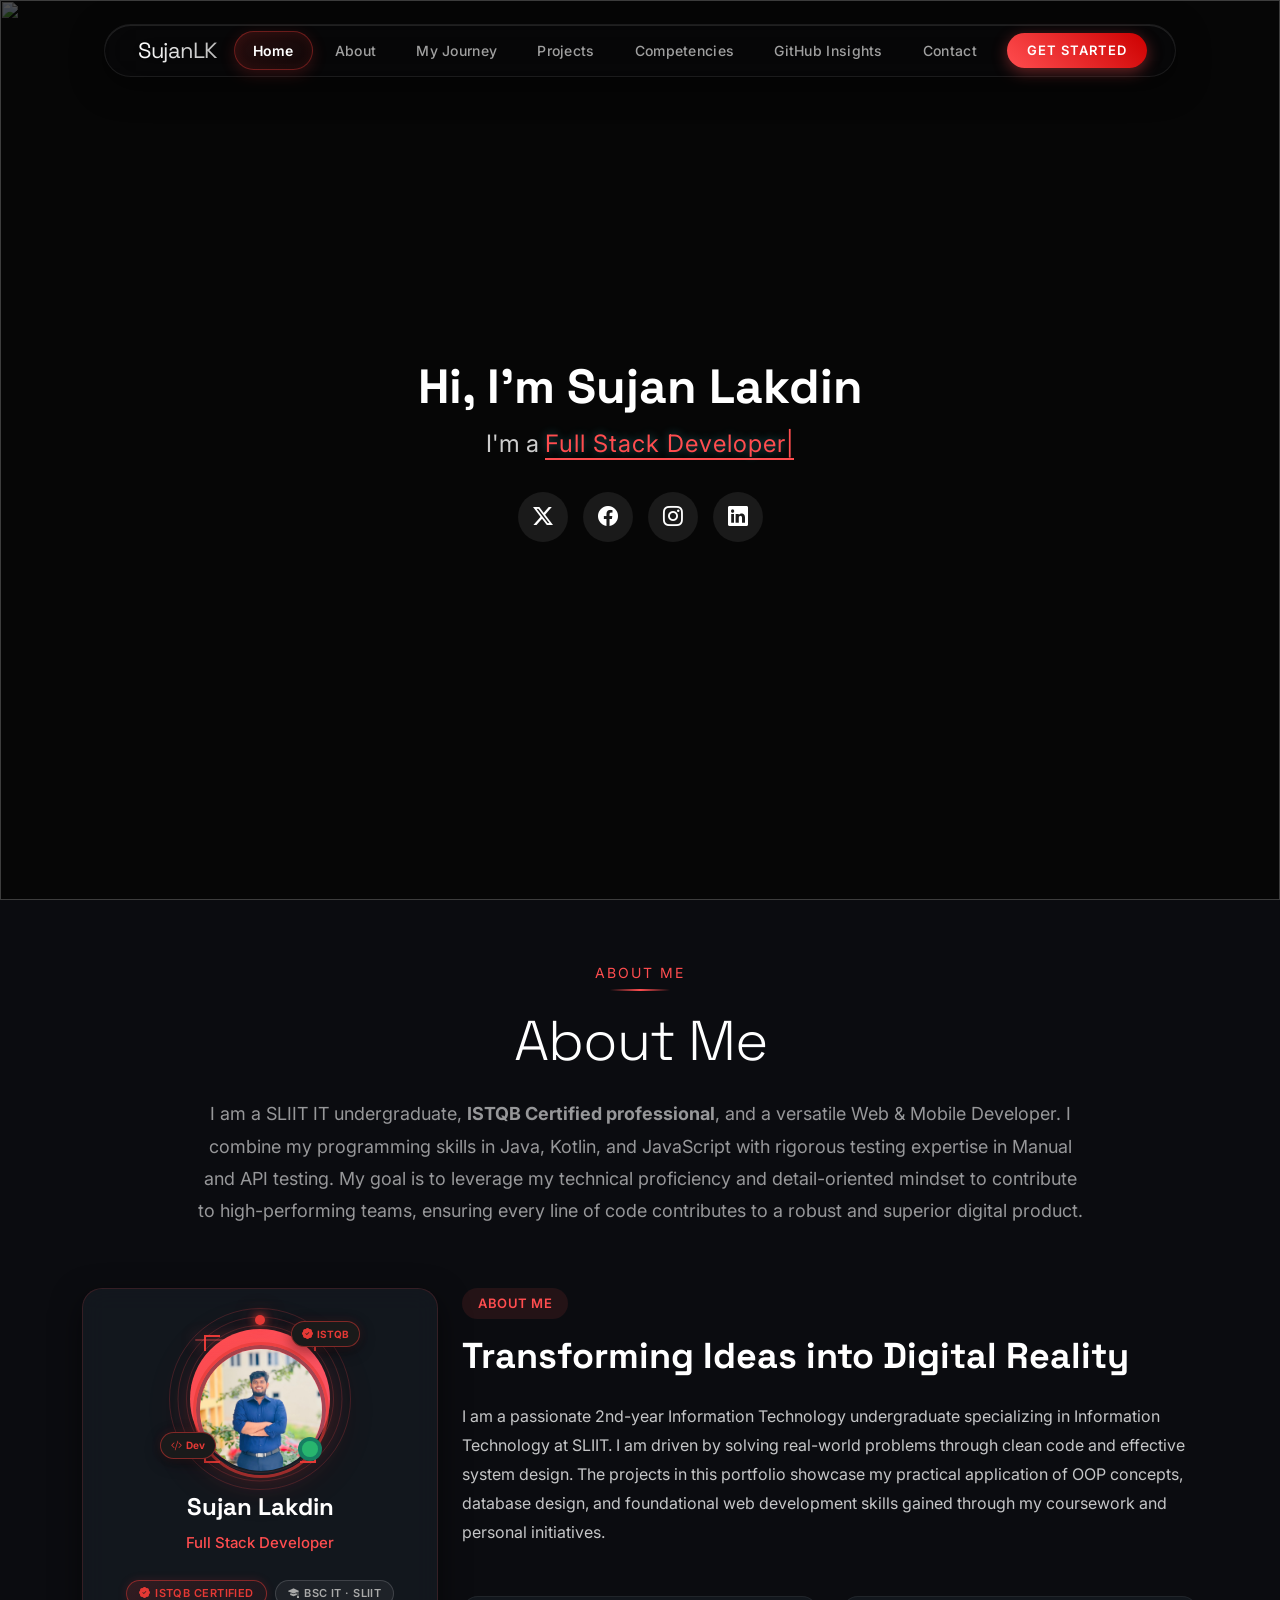
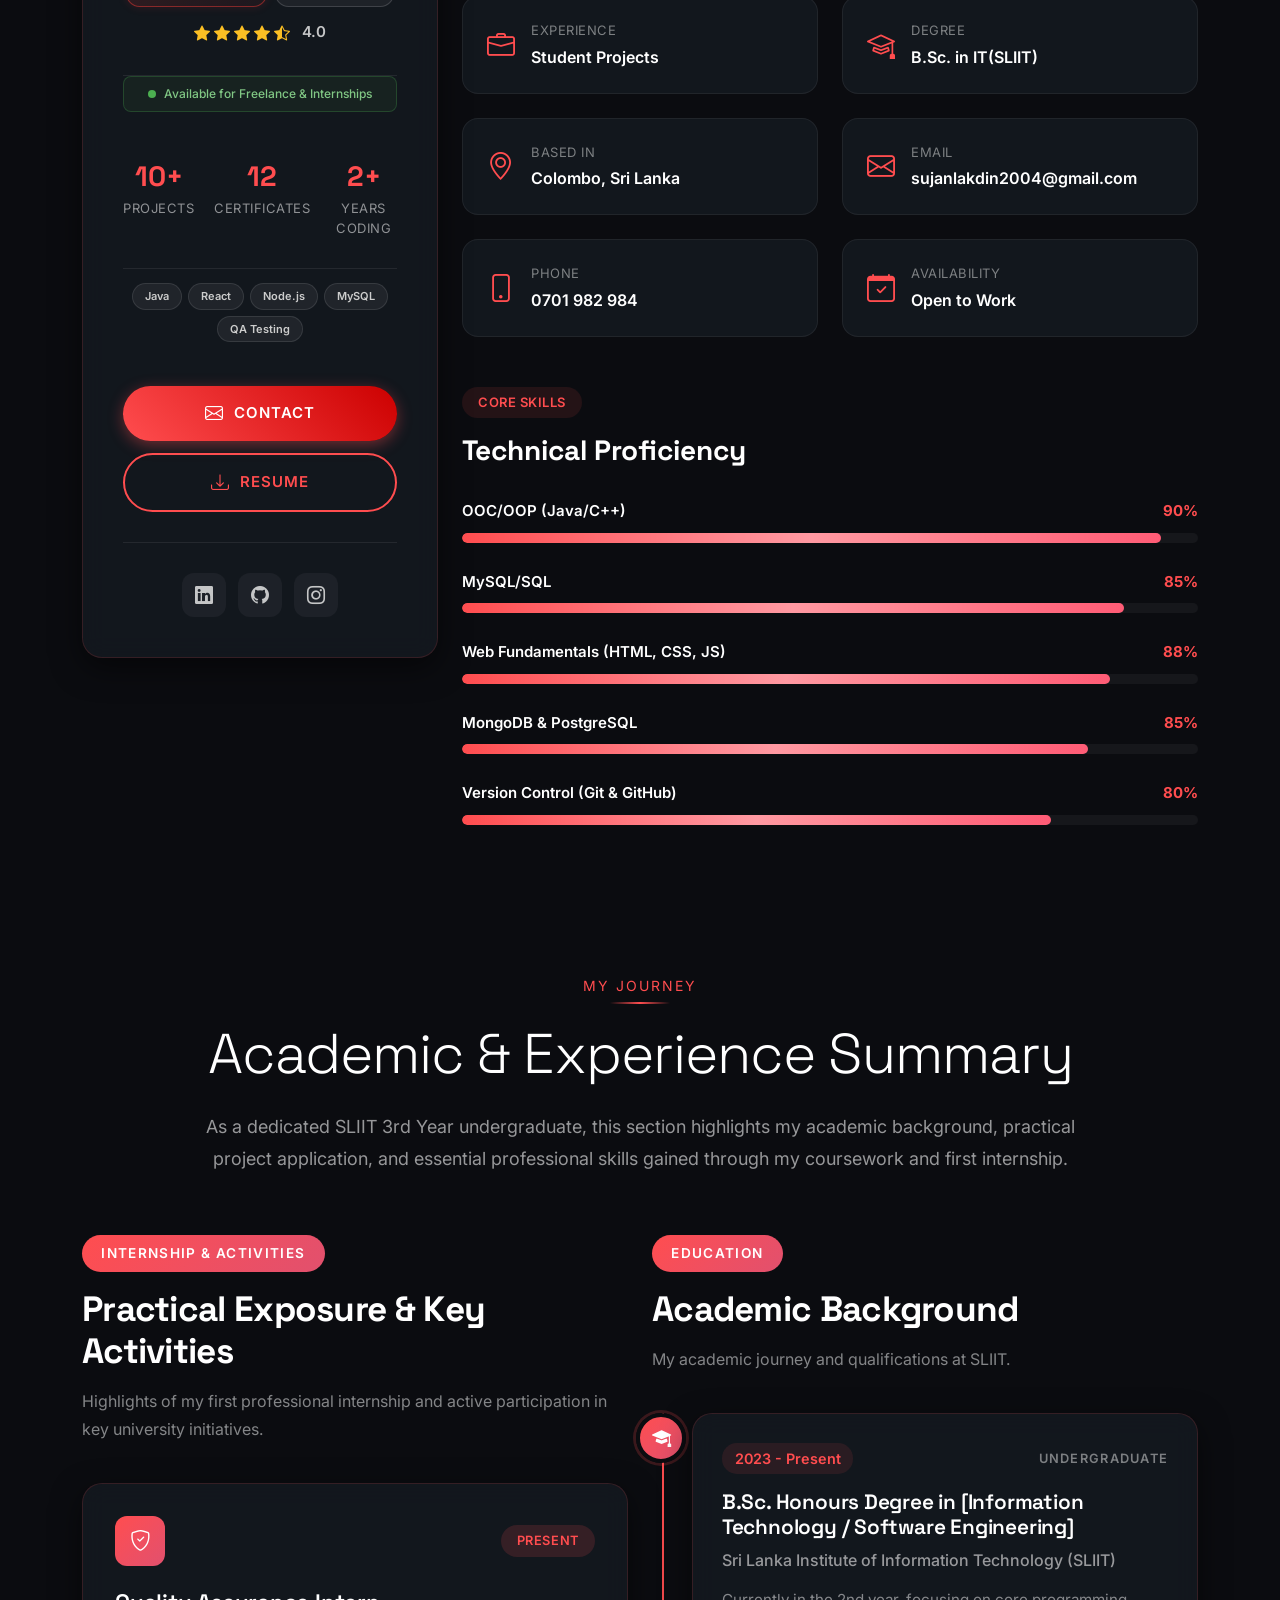
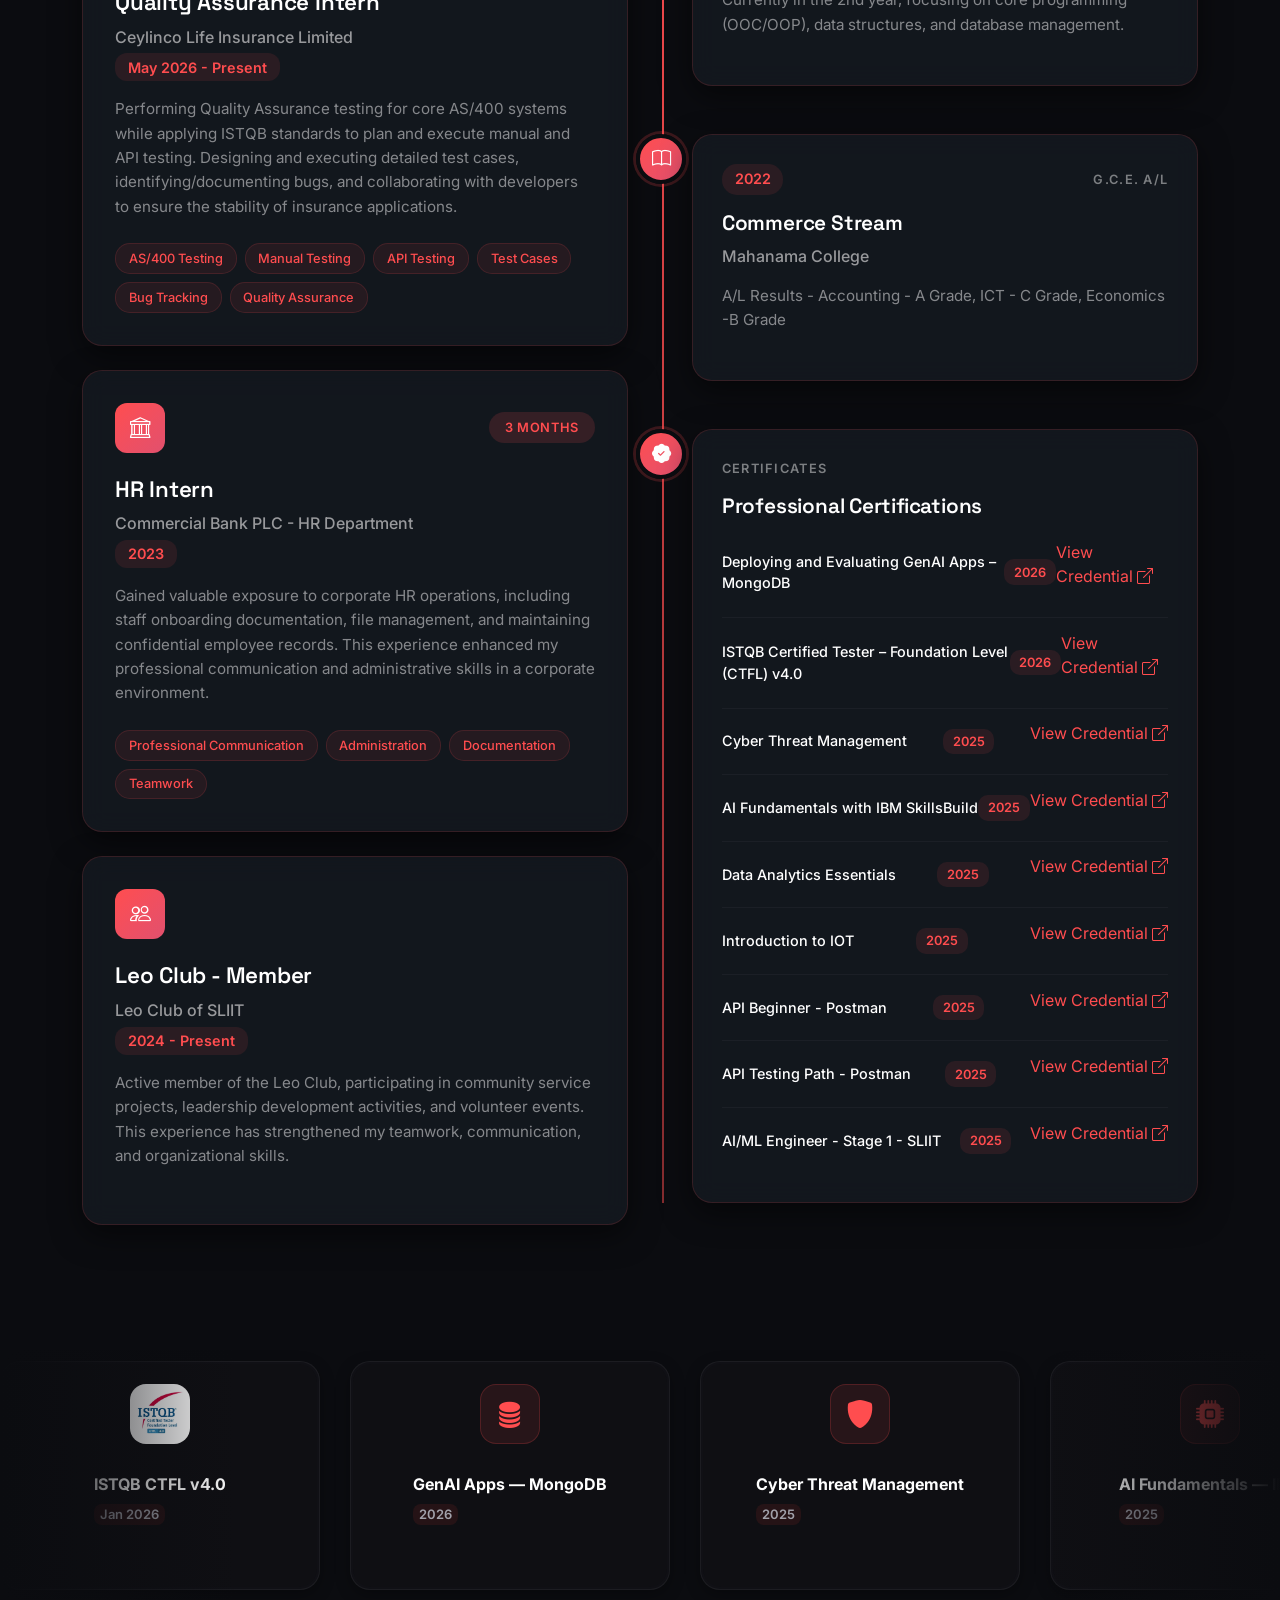
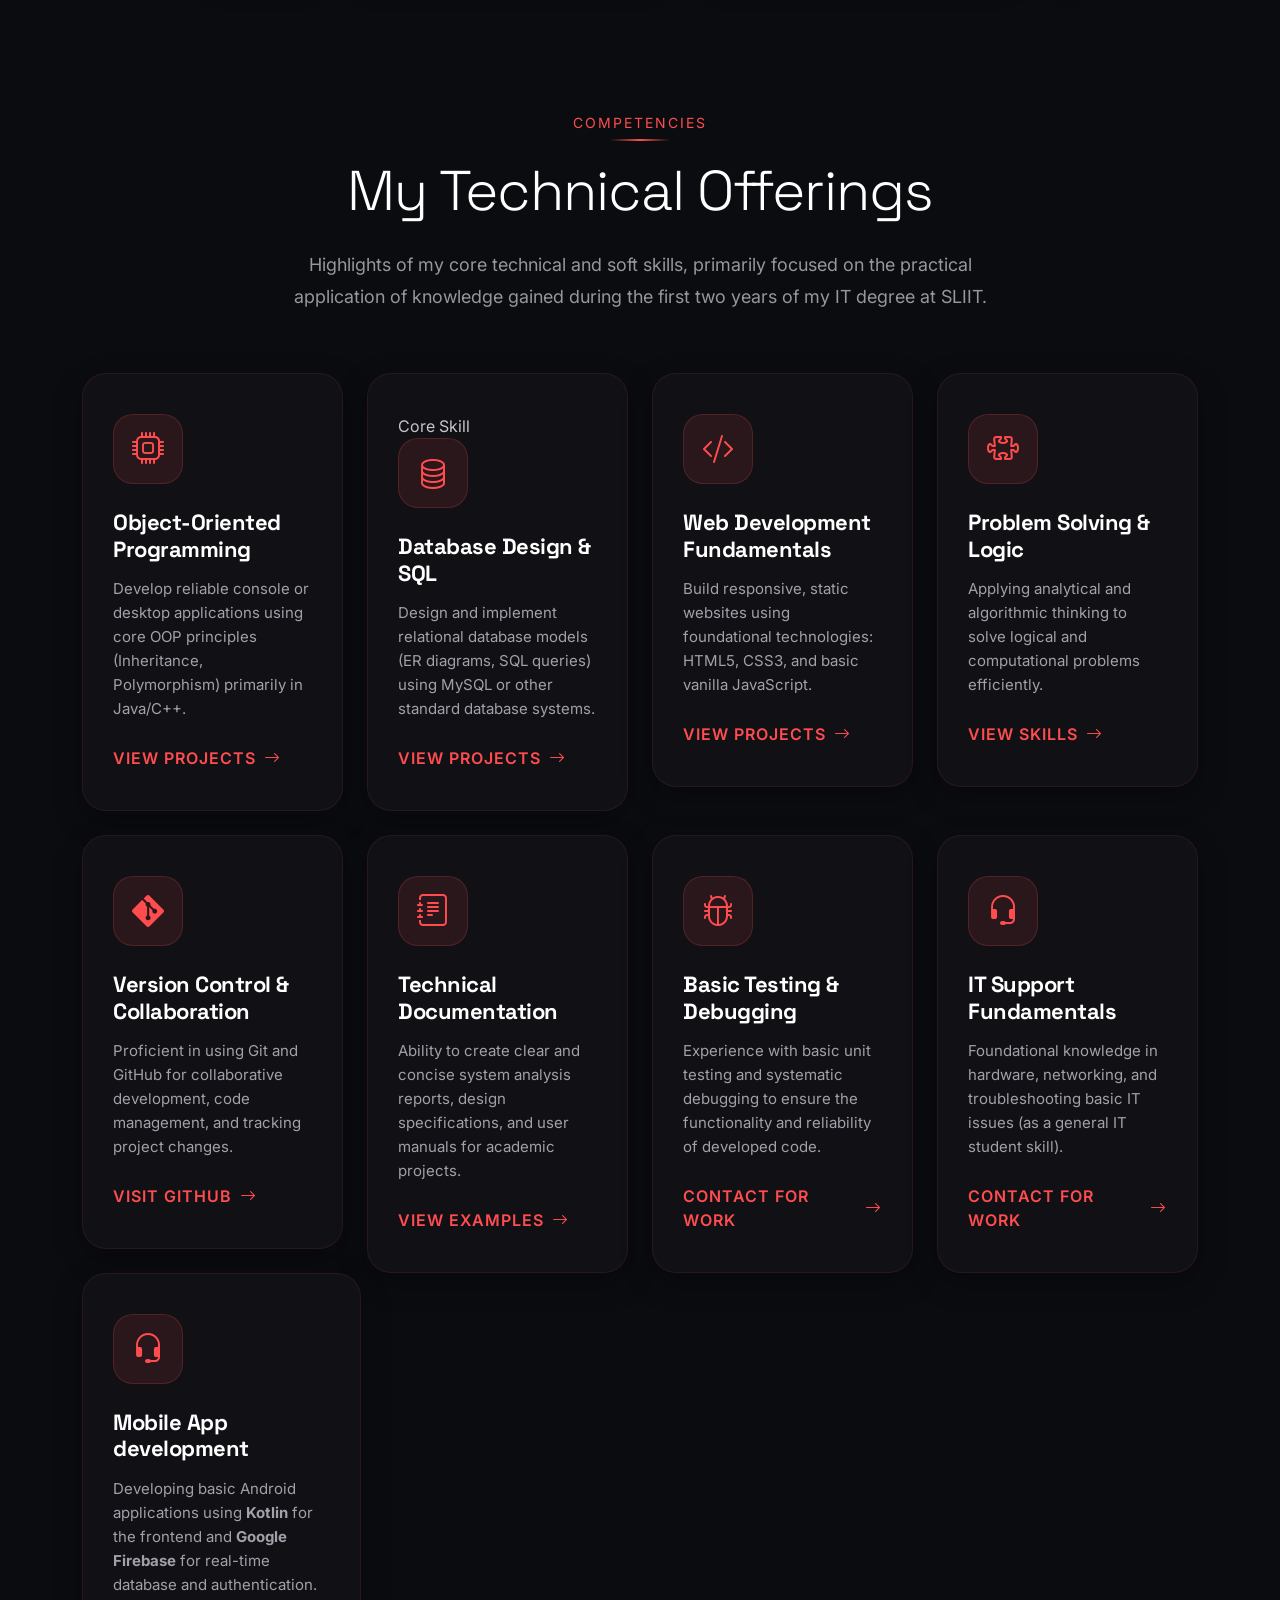
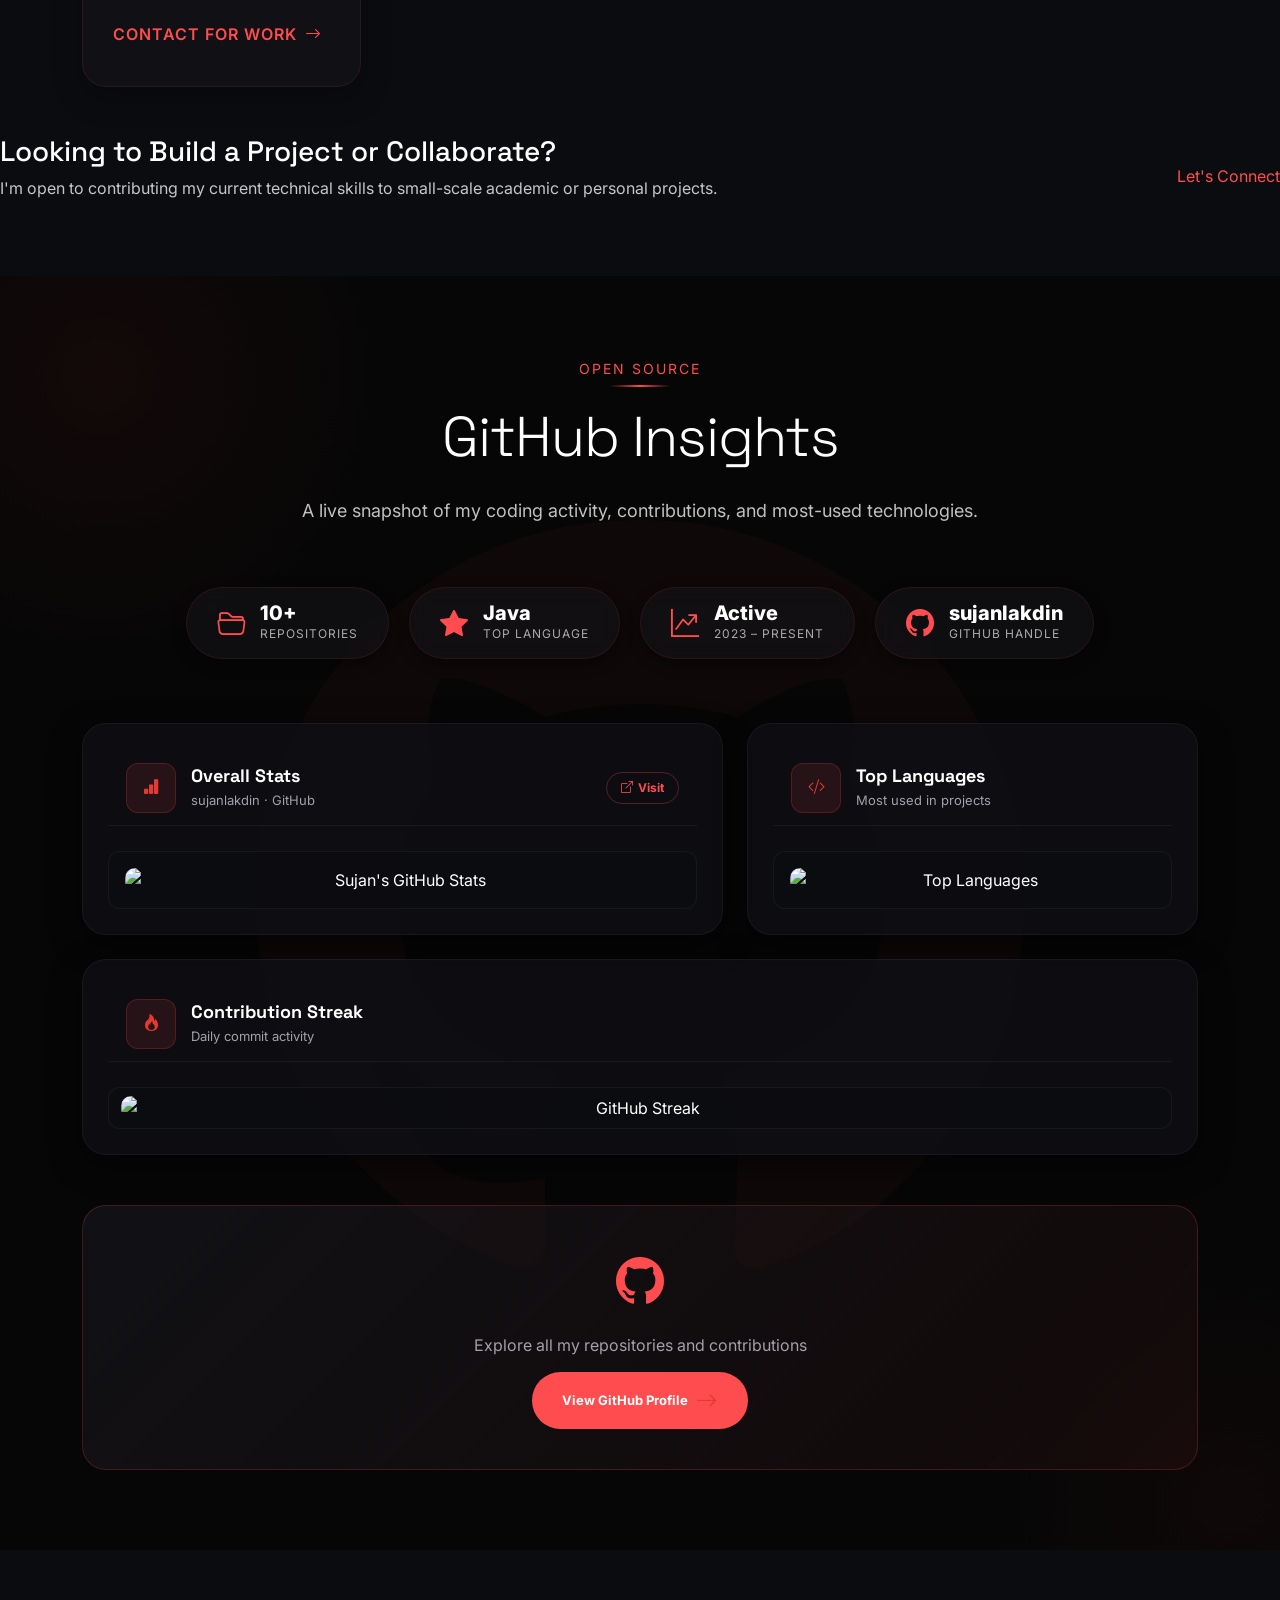
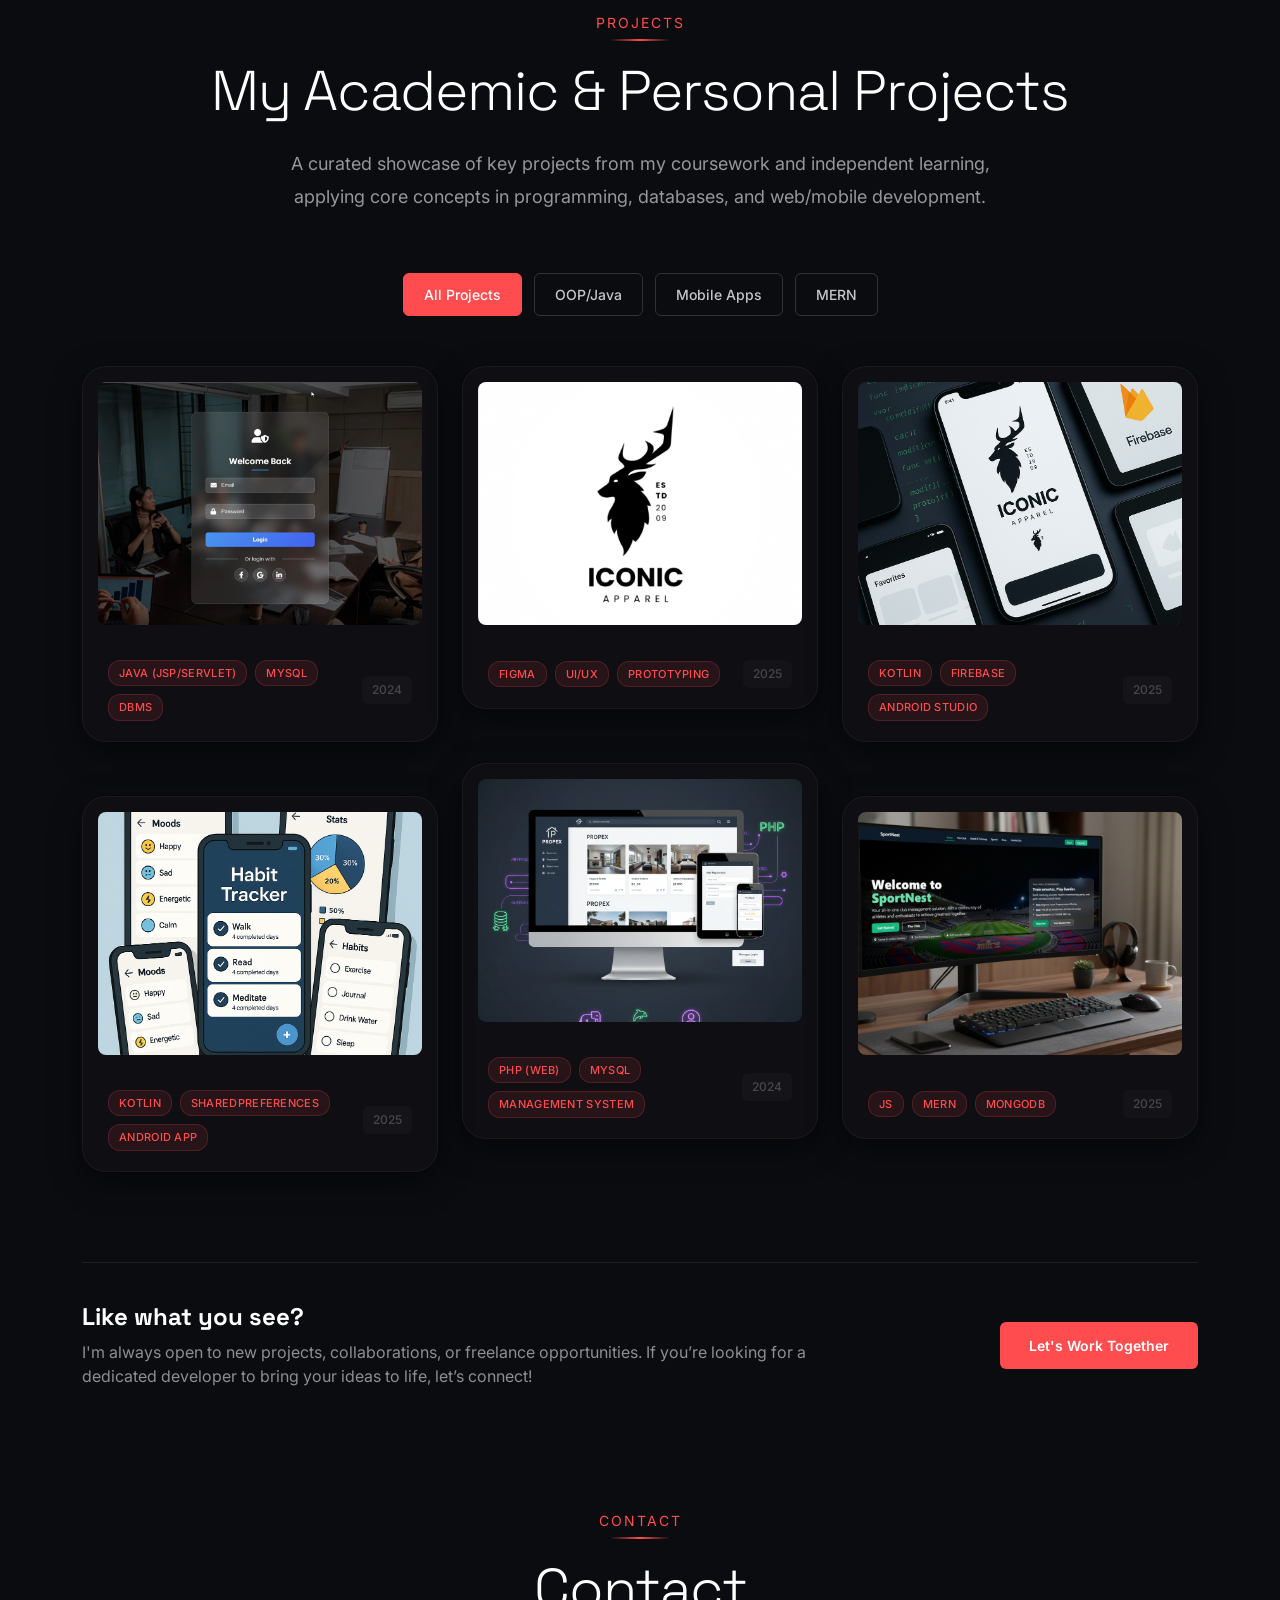
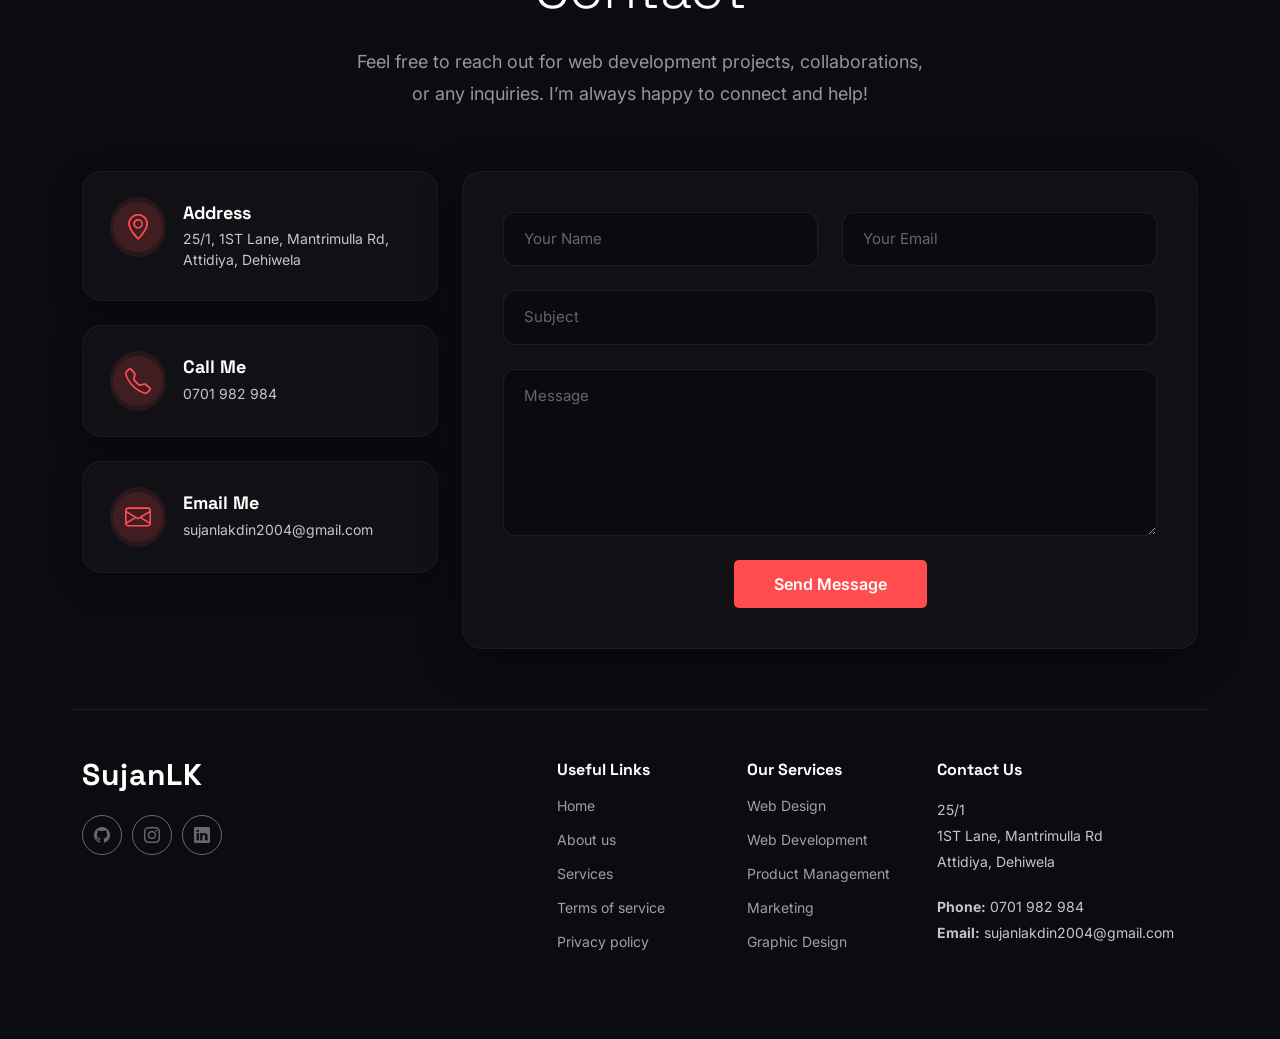
==== commit c62c8c59: "Update portfolio: Add QA Intern role, MongoDB GenAI certification, and clean up duplicate files" ====
--- a/index.html
+++ b/index.html
@@ -28,14 +28,6 @@
 
   <!-- Main CSS File -->
   <link href="assets/css/main.css" rel="stylesheet" />
-
-  <!-- =======================================================
-  * Template Name: Craftivo
-  * Template URL: https://bootstrapmade.com/craftivo-bootstrap-portfolio-template/
-  * Updated: Oct 04 2025 with Bootstrap v5.3.8
-  * Author: BootstrapMade.com
-  * License: https://bootstrapmade.com/license/
-  ======================================================== -->
 </head>
 
 <body class="index-page">
@@ -383,7 +375,7 @@
         <span class="subtitle">My Journey</span>
         <h2>Academic & Experience Summary</h2>
         <p>
-          As a dedicated SLIIT 2nd Year undergraduate, this section highlights
+          As a dedicated SLIIT 3rd Year undergraduate, this section highlights
           my academic background, practical project application, and essential
           professional skills gained through my coursework and first
           internship.
@@ -409,8 +401,39 @@
               </div>
 
               <div class="experience-cards">
+                <!-- Quality Assurance Internship -->
+                <div class="exp-card featured" data-aos="zoom-in" data-aos-delay="300">
+                  <div class="card-header">
+                    <div class="company-logo">
+                      <i class="bi bi-shield-check"></i>
+                    </div>
+                    <div class="period-badge">Present</div>
+                  </div>
+                  <div class="card-body">
+                    <h3>Quality Assurance Intern</h3>
+                    <p class="company-name">
+                      Ceylinco Life Insurance Limited
+                    </p>
+                    <span class="duration">May 2026 - Present</span>
+                    <p class="description">
+                      Performing Quality Assurance testing for core AS/400 systems while applying ISTQB standards to
+                      plan and execute manual and API testing. Designing and executing detailed test cases,
+                      identifying/documenting bugs, and collaborating with developers to ensure the stability of
+                      insurance applications.
+                    </p>
+                    <div class="skills-tags">
+                      <span class="skill-tag">AS/400 Testing</span>
+                      <span class="skill-tag">Manual Testing</span>
+                      <span class="skill-tag">API Testing</span>
+                      <span class="skill-tag">Test Cases</span>
+                      <span class="skill-tag">Bug Tracking</span>
+                      <span class="skill-tag">Quality Assurance</span>
+                    </div>
+                  </div>
+                </div>
+
                 <!-- Commercial Bank Internship -->
-                <div class="exp-card featured" data-aos="zoom-in" data-aos-delay="300">
+                <div class="exp-card" data-aos="zoom-in" data-aos-delay="350">
                   <div class="card-header">
                     <div class="company-logo">
                       <!-- Icon for Corporate/Finance -->
@@ -444,8 +467,8 @@
                   </div>
                 </div>
 
-
-                <div class="exp-card" data-aos="zoom-in" data-aos-delay="350">
+                <!-- Leo Club -->
+                <div class="exp-card" data-aos="zoom-in" data-aos-delay="400">
                   <div class="card-header">
                     <div class="company-logo">
                       <i class="bi bi-people"></i>
@@ -538,6 +561,15 @@
                       <div class="certifications-list">
 
                         <div class="cert-item">
+                          <span class="cert-name">Deploying and Evaluating GenAI Apps – MongoDB</span>
+                          <span class="cert-year">2026</span>
+                          <p class="cert-link">
+                            <a href="https://learn.mongodb.com/c/q9PezTskSxiYUpaSXC29XA" target="_blank">View Credential
+                              <i class="bi bi-box-arrow-up-right"></i></a>
+                          </p>
+                        </div>
+
+                        <div class="cert-item">
                           <span class="cert-name">ISTQB Certified Tester – Foundation Level (CTFL) v4.0</span>
                           <span class="cert-year">2026</span>
                           <p class="cert-link">
@@ -646,6 +678,22 @@
           </div>
         </a>
 
+        <!-- MongoDB GenAI -->
+        <a href="https://learn.mongodb.com/c/q9PezTskSxiYUpaSXC29XA" target="_blank" class="cert-card">
+          <div class="cert-card-inner">
+            <div class="cert-img-placeholder mongodb-cert">
+              <i class="bi bi-database-fill"></i>
+              <span>MongoDB</span>
+              <small>Academy</small>
+            </div>
+            <div class="cert-card-body">
+              <span class="cert-card-name">GenAI Apps — MongoDB</span>
+              <span class="cert-card-year">2026</span>
+              <span class="cert-card-link">View <i class="bi bi-box-arrow-up-right"></i></span>
+            </div>
+          </div>
+        </a>
+
         <!-- Cyber Threat Management -->
         <a href="https://www.credly.com/badges/3b8750a4-4b93-4608-aa7c-66f50854eba5/linked_in_profile" target="_blank"
           class="cert-card">
@@ -778,6 +826,23 @@
             </div>
           </div>
         </a>
+
+        <!-- MongoDB GenAI -->
+        <a href="https://learn.mongodb.com/c/q9PezTskSxiYUpaSXC29XA" target="_blank" class="cert-card">
+          <div class="cert-card-inner">
+            <div class="cert-img-placeholder mongodb-cert">
+              <i class="bi bi-database-fill"></i>
+              <span>MongoDB</span>
+              <small>Academy</small>
+            </div>
+            <div class="cert-card-body">
+              <span class="cert-card-name">GenAI Apps — MongoDB</span>
+              <span class="cert-card-year">2026</span>
+              <span class="cert-card-link">View <i class="bi bi-box-arrow-up-right"></i></span>
+            </div>
+          </div>
+        </a>
+
         <a href="https://www.credly.com/badges/3b8750a4-4b93-4608-aa7c-66f50854eba5/linked_in_profile" target="_blank"
           class="cert-card">
           <div class="cert-card-inner">
--- a/assets/css/main.css
+++ b/assets/css/main.css
@@ -0,0 +1,6258 @@
+@charset "UTF-8";
+
+/*--------------------------------------------------------------
+# Font & Color Variables
+--------------------------------------------------------------*/
+/* Fonts */
+:root {
+  --default-font: "Inter", system-ui, -apple-system, sans-serif;
+  --heading-font: "Space Grotesk", sans-serif;
+  --nav-font: "Inter", sans-serif;
+}
+
+/* Global Colors - Deep Space Background with Premium Red Accent */
+:root { 
+  --background-color: #0b0c10; /* Deep space background */
+  --default-color: #c5c6c7; /* Soft grey text */
+  --heading-color: #ffffff; /* Crisp white headings */
+  --accent-color: #ff4d4f; /* Vibrant Red */
+  --accent-secondary: #cc0000; /* Darker Red for gradients */
+  --surface-color: rgba(31, 40, 51, 0.4); /* Glassmorphism surface */
+  --surface-border: rgba(255, 77, 79, 0.15); /* Subtle reddish glass borders */
+  --contrast-color: #ffffff; /* White text on red elements */
+}
+
+/* Nav Menu Colors - The following color variables are used specifically for the navigation menu. They are separate from the global colors to allow for more customization options */
+:root {
+  --nav-color: #c5c6c7;  /* The default color of the main navmenu links */
+  --nav-hover-color: #ff4d4f; /* Applied to main navmenu links when they are hovered over or active */
+  --nav-mobile-background-color: rgba(11, 12, 16, 0.95); /* Used as the background color for mobile navigation menu with blur */
+  --nav-dropdown-background-color: rgba(31, 40, 51, 0.95); /* Used as the background color for dropdown items */
+  --nav-dropdown-color: #c5c6c7; /* Used for navigation links of the dropdown items in the navigation menu. */
+  --nav-dropdown-hover-color: #ff4d4f; /* Similar to --nav-hover-color, this color is applied to dropdown navigation links when they are hovered over. */
+}
+
+/* Color Presets - These classes override global colors when applied to any section or element, providing reuse of the sam color scheme. */
+
+.light-background {
+  --background-color: rgba(41, 41, 41, 0.8);
+  --surface-color: #484848;
+}
+
+.dark-background {
+  --background-color: #060606;
+  --default-color: #ffffff;
+  --heading-color: #ffffff;
+  --surface-color: #252525;
+  --contrast-color: #ffffff;
+}
+
+/* Smooth scroll */
+:root {
+  scroll-behavior: smooth;
+}
+
+/*--------------------------------------------------------------
+# General Styling & Shared Classes
+--------------------------------------------------------------*/
+body {
+  color: var(--default-color);
+  background-color: var(--background-color);
+  font-family: var(--default-font);
+}
+
+a {
+  color: var(--accent-color);
+  text-decoration: none;
+  transition: 0.3s;
+}
+
+a:hover {
+  color: color-mix(in srgb, var(--accent-color), transparent 25%);
+  text-decoration: none;
+}
+
+h1,
+h2,
+h3,
+h4,
+h5,
+h6 {
+  color: var(--heading-color);
+  font-family: var(--heading-font);
+}
+
+/* PHP Email Form Messages
+------------------------------*/
+.php-email-form .error-message {
+  display: none;
+  background: #df1529;
+  color: #ffffff;
+  text-align: left;
+  padding: 15px;
+  margin-bottom: 24px;
+  font-weight: 600;
+}
+
+.php-email-form .sent-message {
+  display: none;
+  color: #ffffff;
+  background: #059652;
+  text-align: center;
+  padding: 15px;
+  margin-bottom: 24px;
+  font-weight: 600;
+}
+
+.php-email-form .loading {
+  display: none;
+  background: var(--surface-color);
+  text-align: center;
+  padding: 15px;
+  margin-bottom: 24px;
+}
+
+.php-email-form .loading:before {
+  content: "";
+  display: inline-block;
+  border-radius: 50%;
+  width: 24px;
+  height: 24px;
+  margin: 0 10px -6px 0;
+  border: 3px solid var(--accent-color);
+  border-top-color: var(--surface-color);
+  animation: php-email-form-loading 1s linear infinite;
+}
+
+@keyframes php-email-form-loading {
+  0% {
+    transform: rotate(0deg);
+  }
+
+  100% {
+    transform: rotate(360deg);
+  }
+}
+
+/*--------------------------------------------------------------
+# Global Header
+--------------------------------------------------------------*/
+.header {
+  --heading-color: #ffffff;
+  color: var(--default-color);
+  background-color: var(--background-color);
+  padding: 15px 0;
+  transition: all 0.5s;
+  z-index: 997;
+}
+
+.header .logo {
+  line-height: 1;
+}
+
+.header .logo img {
+  max-height: 36px;
+  margin-right: 8px;
+}
+
+.header .logo h1 {
+  font-size: 30px;
+  margin: 0;
+  font-weight: 400;
+  color: var(--heading-color);
+}
+
+.header .btn-getstarted,
+.header .btn-getstarted:focus {
+  color: var(--contrast-color);
+  background: var(--accent-color);
+  font-size: 14px;
+  padding: 8px 25px;
+  margin: 0 0 0 30px;
+  border-radius: 50px;
+  transition: 0.3s;
+}
+
+.header .btn-getstarted:hover,
+.header .btn-getstarted:focus:hover {
+  color: var(--contrast-color);
+  background: color-mix(in srgb, var(--accent-color), transparent 15%);
+}
+
+@media (max-width: 1200px) {
+  .header .logo {
+    order: 1;
+  }
+
+  .header .btn-getstarted {
+    order: 2;
+    margin: 0 15px 0 0;
+    padding: 6px 15px;
+  }
+
+  .header .navmenu {
+    order: 3;
+  }
+}
+
+.scrolled .header {
+  box-shadow: 0px 0 18px rgba(0, 0, 0, 0.1);
+}
+
+/* Global Header on Scroll
+------------------------------*/
+.scrolled .header {
+  --background-color: rgba(20, 20, 20, 0.8);
+}
+
+/* Index Page Header
+------------------------------*/
+.index-page .header {
+  --background-color: rgba(255, 255, 255, 0);
+}
+
+/* Index Page Header on Scroll
+------------------------------*/
+.index-page.scrolled .header {
+  --background-color: rgba(20, 20, 20, 0.8);
+}
+
+/*--------------------------------------------------------------
+# Navigation Menu
+--------------------------------------------------------------*/
+/* Navmenu - Desktop */
+@media (min-width: 1200px) {
+  .navmenu {
+    padding: 0;
+  }
+
+  .navmenu ul {
+    margin: 0;
+    padding: 0;
+    display: flex;
+    list-style: none;
+    align-items: center;
+  }
+
+  .navmenu li {
+    position: relative;
+  }
+
+  .navmenu a,
+  .navmenu a:focus {
+    color: var(--nav-color);
+    padding: 18px 15px;
+    font-size: 16px;
+    font-family: var(--nav-font);
+    font-weight: 600;
+    display: flex;
+    align-items: center;
+    justify-content: space-between;
+    white-space: nowrap;
+    transition: 0.3s;
+  }
+
+  .navmenu a i,
+  .navmenu a:focus i {
+    font-size: 12px;
+    line-height: 0;
+    margin-left: 5px;
+    transition: 0.3s;
+  }
+
+  .navmenu li:last-child a {
+    padding-right: 0;
+  }
+
+  .navmenu li:hover>a,
+  .navmenu .active,
+  .navmenu .active:focus {
+    color: var(--nav-hover-color);
+  }
+
+  .navmenu .dropdown ul {
+    margin: 0;
+    padding: 10px 0;
+    background: var(--nav-dropdown-background-color);
+    display: block;
+    position: absolute;
+    visibility: hidden;
+    left: 14px;
+    top: 130%;
+    opacity: 0;
+    transition: 0.3s;
+    border-radius: 4px;
+    z-index: 99;
+    box-shadow: 0px 0px 30px rgba(0, 0, 0, 0.1);
+  }
+
+  .navmenu .dropdown ul li {
+    min-width: 200px;
+  }
+
+  .navmenu .dropdown ul a {
+    padding: 10px 20px;
+    font-size: 15px;
+    text-transform: none;
+    color: var(--nav-dropdown-color);
+  }
+
+  .navmenu .dropdown ul a i {
+    font-size: 12px;
+  }
+
+  .navmenu .dropdown ul a:hover,
+  .navmenu .dropdown ul .active:hover,
+  .navmenu .dropdown ul li:hover>a {
+    color: var(--nav-dropdown-hover-color);
+  }
+
+  .navmenu .dropdown:hover>ul {
+    opacity: 1;
+    top: 100%;
+    visibility: visible;
+  }
+
+  .navmenu .dropdown .dropdown ul {
+    top: 0;
+    left: -90%;
+    visibility: hidden;
+  }
+
+  .navmenu .dropdown .dropdown:hover>ul {
+    opacity: 1;
+    top: 0;
+    left: -100%;
+    visibility: visible;
+  }
+}
+
+/* Navmenu - Mobile */
+@media (max-width: 1199px) {
+  .mobile-nav-toggle {
+    color: var(--nav-color);
+    font-size: 28px;
+    line-height: 0;
+    margin-right: 10px;
+    cursor: pointer;
+    transition: color 0.3s;
+  }
+
+  .navmenu {
+    padding: 0;
+    z-index: 9997;
+  }
+
+  .navmenu ul {
+    display: none;
+    list-style: none;
+    position: absolute;
+    inset: 60px 20px 20px 20px;
+    padding: 10px 0;
+    margin: 0;
+    border-radius: 6px;
+    background-color: var(--nav-mobile-background-color);
+    overflow-y: auto;
+    transition: 0.3s;
+    z-index: 9998;
+    box-shadow: 0px 0px 30px rgba(0, 0, 0, 0.1);
+  }
+
+  .navmenu a,
+  .navmenu a:focus {
+    color: var(--nav-dropdown-color);
+    padding: 10px 20px;
+    font-family: var(--nav-font);
+    font-size: 17px;
+    font-weight: 500;
+    display: flex;
+    align-items: center;
+    justify-content: space-between;
+    white-space: nowrap;
+    transition: 0.3s;
+  }
+
+  .navmenu a i,
+  .navmenu a:focus i {
+    font-size: 12px;
+    line-height: 0;
+    margin-left: 5px;
+    width: 30px;
+    height: 30px;
+    display: flex;
+    align-items: center;
+    justify-content: center;
+    border-radius: 50%;
+    transition: 0.3s;
+    background-color: color-mix(in srgb, var(--accent-color), transparent 90%);
+  }
+
+  .navmenu a i:hover,
+  .navmenu a:focus i:hover {
+    background-color: var(--accent-color);
+    color: var(--contrast-color);
+  }
+
+  .navmenu a:hover,
+  .navmenu .active,
+  .navmenu .active:focus {
+    color: var(--nav-dropdown-hover-color);
+  }
+
+  .navmenu .active i,
+  .navmenu .active:focus i {
+    background-color: var(--accent-color);
+    color: var(--contrast-color);
+    transform: rotate(180deg);
+  }
+
+  .navmenu .dropdown ul {
+    position: static;
+    display: none;
+    z-index: 99;
+    padding: 10px 0;
+    margin: 10px 20px;
+    background-color: var(--nav-dropdown-background-color);
+    border: 1px solid color-mix(in srgb, var(--default-color), transparent 90%);
+    box-shadow: none;
+    transition: all 0.5s ease-in-out;
+  }
+
+  .navmenu .dropdown ul ul {
+    background-color: rgba(33, 37, 41, 0.1);
+  }
+
+  .navmenu .dropdown>.dropdown-active {
+    display: block;
+    background-color: rgba(33, 37, 41, 0.03);
+  }
+
+  .mobile-nav-active {
+    overflow: hidden;
+  }
+
+  .mobile-nav-active .mobile-nav-toggle {
+    color: #fff;
+    position: absolute;
+    font-size: 32px;
+    top: 15px;
+    right: 15px;
+    margin-right: 0;
+    z-index: 9999;
+  }
+
+  .mobile-nav-active .navmenu {
+    position: fixed;
+    overflow: hidden;
+    inset: 0;
+    background: rgba(33, 37, 41, 0.8);
+    transition: 0.3s;
+  }
+
+  .mobile-nav-active .navmenu>ul {
+    display: block;
+  }
+}
+
+/*--------------------------------------------------------------
+# Global Footer
+--------------------------------------------------------------*/
+.footer {
+  color: var(--default-color);
+  background-color: var(--background-color);
+  font-size: 14px;
+  padding-bottom: 50px;
+  position: relative;
+}
+
+.footer .footer-top {
+  padding-top: 50px;
+  border-top: 1px solid color-mix(in srgb, var(--default-color), transparent 90%);
+}
+
+.footer .footer-about .logo {
+  line-height: 1;
+  margin-bottom: 25px;
+}
+
+.footer .footer-about .logo img {
+  max-height: 40px;
+  margin-right: 6px;
+}
+
+.footer .footer-about .logo span {
+  color: var(--heading-color);
+  font-size: 30px;
+  font-weight: 700;
+  letter-spacing: 1px;
+  font-family: var(--heading-font);
+}
+
+.footer .footer-about p {
+  font-size: 14px;
+  font-family: var(--heading-font);
+}
+
+.footer .social-links a {
+  display: flex;
+  align-items: center;
+  justify-content: center;
+  width: 40px;
+  height: 40px;
+  border-radius: 50%;
+  border: 1px solid color-mix(in srgb, var(--default-color), transparent 50%);
+  font-size: 16px;
+  color: color-mix(in srgb, var(--default-color), transparent 50%);
+  margin-right: 10px;
+  transition: 0.3s;
+}
+
+.footer .social-links a:hover {
+  color: var(--accent-color);
+  border-color: var(--accent-color);
+}
+
+.footer h4 {
+  font-size: 16px;
+  font-weight: bold;
+  position: relative;
+  padding-bottom: 12px;
+}
+
+.footer .footer-links {
+  margin-bottom: 30px;
+}
+
+.footer .footer-links ul {
+  list-style: none;
+  padding: 0;
+  margin: 0;
+}
+
+.footer .footer-links ul i {
+  padding-right: 2px;
+  font-size: 12px;
+  line-height: 0;
+}
+
+.footer .footer-links ul li {
+  padding: 10px 0;
+  display: flex;
+  align-items: center;
+}
+
+.footer .footer-links ul li:first-child {
+  padding-top: 0;
+}
+
+.footer .footer-links ul a {
+  color: color-mix(in srgb, var(--default-color), transparent 20%);
+  display: inline-block;
+  line-height: 1;
+}
+
+.footer .footer-links ul a:hover {
+  color: var(--accent-color);
+}
+
+.footer .footer-contact p {
+  margin-bottom: 5px;
+}
+
+.footer .copyright {
+  padding-top: 25px;
+  padding-bottom: 25px;
+  background-color: color-mix(in srgb, var(--default-color), transparent 95%);
+}
+
+.footer .copyright p {
+  margin-bottom: 0;
+}
+
+.footer .credits {
+  margin-top: 6px;
+  font-size: 13px;
+}
+
+/*--------------------------------------------------------------
+# Preloader
+--------------------------------------------------------------*/
+#preloader {
+  position: fixed;
+  inset: 0;
+  z-index: 999999;
+  overflow: hidden;
+  background: var(--background-color);
+  transition: all 0.6s ease-out;
+}
+
+#preloader:before {
+  content: "";
+  position: fixed;
+  top: calc(50% - 30px);
+  left: calc(50% - 30px);
+  border: 6px solid #ffffff;
+  border-color: var(--accent-color) transparent var(--accent-color) transparent;
+  border-radius: 50%;
+  width: 60px;
+  height: 60px;
+  animation: animate-preloader 1.5s linear infinite;
+}
+
+@keyframes animate-preloader {
+  0% {
+    transform: rotate(0deg);
+  }
+
+  100% {
+    transform: rotate(360deg);
+  }
+}
+
+/*--------------------------------------------------------------
+# Scroll Top Button
+--------------------------------------------------------------*/
+.scroll-top {
+  position: fixed;
+  visibility: hidden;
+  opacity: 0;
+  right: 15px;
+  bottom: 15px;
+  z-index: 99999;
+  background-color: var(--accent-color);
+  width: 40px;
+  height: 40px;
+  border-radius: 4px;
+  transition: all 0.4s;
+}
+
+.scroll-top i {
+  font-size: 24px;
+  color: var(--contrast-color);
+  line-height: 0;
+}
+
+.scroll-top:hover {
+  background-color: color-mix(in srgb, var(--accent-color), transparent 20%);
+  color: var(--contrast-color);
+}
+
+.scroll-top.active {
+  visibility: visible;
+  opacity: 1;
+}
+
+/*--------------------------------------------------------------
+# Disable aos animation delay on mobile devices
+--------------------------------------------------------------*/
+@media screen and (max-width: 768px) {
+  [data-aos-delay] {
+    transition-delay: 0 !important;
+  }
+}
+
+/*--------------------------------------------------------------
+# Global Page Titles & Breadcrumbs
+--------------------------------------------------------------*/
+.page-title {
+  color: var(--default-color);
+  background-color: var(--background-color);
+  padding: 20px 0;
+  position: relative;
+}
+
+.page-title h1 {
+  font-size: 28px;
+  font-weight: 700;
+  margin: 0;
+}
+
+.page-title .breadcrumbs ol {
+  display: flex;
+  flex-wrap: wrap;
+  list-style: none;
+  padding: 0 0 10px 0;
+  margin: 0;
+  font-size: 14px;
+  font-weight: 400;
+}
+
+.page-title .breadcrumbs ol li+li {
+  padding-left: 10px;
+}
+
+.page-title .breadcrumbs ol li+li::before {
+  content: "/";
+  display: inline-block;
+  padding-right: 10px;
+  color: color-mix(in srgb, var(--default-color), transparent 70%);
+}
+
+/*--------------------------------------------------------------
+# Global Sections
+--------------------------------------------------------------*/
+section,
+.section {
+  color: var(--default-color);
+  background-color: var(--background-color);
+  padding: 60px 0;
+  scroll-margin-top: 90px;
+  overflow: clip;
+}
+
+@media (max-width: 1199px) {
+
+  section,
+  .section {
+    scroll-margin-top: 66px;
+  }
+}
+
+/*--------------------------------------------------------------
+# Global Section Titles
+--------------------------------------------------------------*/
+.section-title {
+  text-align: center;
+  padding-bottom: 60px;
+  position: relative;
+}
+
+.section-title h2 {
+  font-size: 3.5rem;
+  font-weight: 300;
+  line-height: 1.2;
+  color: var(--heading-color);
+  margin-bottom: 1.5rem;
+  letter-spacing: -1px;
+}
+
+@media (max-width: 768px) {
+  .section-title h2 {
+    font-size: 2.5rem;
+  }
+}
+
+.section-title .subtitle {
+  display: inline-block;
+  font-size: 0.875rem;
+  font-weight: 400;
+  color: var(--accent-color);
+  text-transform: uppercase;
+  letter-spacing: 2px;
+  margin-bottom: 1.5rem;
+  position: relative;
+}
+
+.section-title .subtitle::after {
+  content: "";
+  position: absolute;
+  bottom: -8px;
+  left: 50%;
+  transform: translateX(-50%);
+  width: 40px;
+  height: 1px;
+  background: var(--accent-color);
+}
+
+.section-title p {
+  font-size: 1.125rem;
+  line-height: 1.8;
+  color: color-mix(in srgb, var(--default-color), transparent 25%);
+  max-width: 900px;
+  margin: 0 auto;
+  text-wrap: balance;
+}
+
+/*--------------------------------------------------------------
+# Hero Section
+--------------------------------------------------------------*/
+.hero {
+  padding-top: 80px;
+  min-height: 100vh;
+  position: relative;
+  display: flex;
+  align-items: center;
+  justify-content: center;
+  overflow: hidden;
+  padding-bottom: 80px;
+}
+
+.hero img {
+  position: absolute;
+  inset: 0;
+  display: block;
+  width: 100%;
+  height: 100%;
+  object-fit: cover;
+  z-index: 1;
+}
+
+.hero:before {
+  content: "";
+  background: color-mix(in srgb, var(--background-color), transparent 30%);
+  position: absolute;
+  inset: 0;
+  z-index: 2;
+  border-radius: 0;
+}
+
+.hero .container {
+  position: relative;
+  z-index: 3;
+}
+
+.hero h2 {
+  margin: 0;
+  font-size: 48px;
+  font-weight: 700;
+}
+
+.hero p {
+  margin: 10px 0 0 0;
+  font-size: 24px;
+  color: color-mix(in srgb, var(--default-color), transparent 20%);
+}
+
+.hero p span {
+  color: var(--accent-color);
+  letter-spacing: 1px;
+  border-bottom: 2px solid var(--accent-color);
+}
+
+.hero .social-links {
+  margin-top: 30px;
+  display: flex;
+  justify-content: center;
+  gap: 15px;
+}
+
+.hero .social-links a {
+  display: flex;
+  align-items: center;
+  justify-content: center;
+  width: 50px;
+  height: 50px;
+  border-radius: 50%;
+  background: color-mix(in srgb, var(--default-color), transparent 92%);
+  color: var(--default-color);
+  font-size: 20px;
+  transition: 0.3s;
+}
+
+.hero .social-links a:hover {
+  background: var(--accent-color);
+  color: var(--contrast-color);
+  transform: translateY(-3px);
+}
+
+@media (max-width: 768px) {
+  .hero h2 {
+    font-size: 32px;
+  }
+
+  .hero p {
+    font-size: 20px;
+  }
+}
+
+/*--------------------------------------------------------------
+# About Section
+--------------------------------------------------------------*/
+.about {
+  overflow: hidden;
+  position: relative;
+}
+
+.about::before {
+  content: "";
+  position: absolute;
+  top: -50%;
+  right: -20%;
+  width: 800px;
+  height: 800px;
+  background: radial-gradient(circle, color-mix(in srgb, var(--accent-color), transparent 85%) 0%, transparent 70%);
+  border-radius: 50%;
+  z-index: 0;
+  pointer-events: none;
+}
+
+.about .container {
+  position: relative;
+  z-index: 1;
+}
+
+.about .profile-card {
+  background: var(--surface-color);
+  border-radius: 24px;
+  padding: 40px;
+  box-shadow: 0 8px 30px rgba(0, 0, 0, 0.08);
+  position: sticky;
+  top: 100px;
+}
+
+.about .profile-card .profile-header {
+  text-align: center;
+  padding-bottom: 30px;
+  border-bottom: 1px solid color-mix(in srgb, var(--default-color), transparent 90%);
+}
+
+.about .profile-card .profile-header .profile-avatar {
+  width: 140px;
+  height: 140px;
+  margin: 0 auto 24px;
+  position: relative;
+  border-radius: 50%;
+  padding: 6px;
+  background: linear-gradient(135deg, var(--accent-color), color-mix(in srgb, var(--accent-color), #ff6b9d 50%));
+}
+
+.about .profile-card .profile-header .profile-avatar img {
+  width: 100%;
+  height: 100%;
+  object-fit: cover;
+  border-radius: 50%;
+  border: 4px solid var(--surface-color);
+}
+
+.about .profile-card .profile-header .profile-avatar .status-indicator {
+  position: absolute;
+  bottom: 8px;
+  right: 8px;
+  width: 24px;
+  height: 24px;
+  background: #10b981;
+  border: 4px solid var(--surface-color);
+  border-radius: 50%;
+  animation: pulse 2s infinite;
+}
+
+.about .profile-card .profile-header h3 {
+  font-size: 24px;
+  font-weight: 700;
+  margin-bottom: 8px;
+  color: var(--heading-color);
+}
+
+.about .profile-card .profile-header .role {
+  display: inline-block;
+  font-size: 15px;
+  color: var(--accent-color);
+  font-weight: 500;
+  margin-bottom: 16px;
+}
+
+.about .profile-card .profile-header .rating {
+  display: flex;
+  align-items: center;
+  justify-content: center;
+  gap: 4px;
+  margin-top: 12px;
+}
+
+.about .profile-card .profile-header .rating i {
+  color: #fbbf24;
+  font-size: 16px;
+}
+
+.about .profile-card .profile-header .rating span {
+  margin-left: 8px;
+  font-weight: 600;
+  color: var(--default-color);
+  font-size: 15px;
+}
+
+.about .profile-card .profile-stats {
+  display: grid;
+  grid-template-columns: repeat(3, 1fr);
+  gap: 20px;
+  padding: 30px 0;
+  border-bottom: 1px solid color-mix(in srgb, var(--default-color), transparent 90%);
+}
+
+.about .profile-card .profile-stats .stat-item {
+  text-align: center;
+}
+
+.about .profile-card .profile-stats .stat-item h4 {
+  font-size: 28px;
+  font-weight: 700;
+  color: var(--accent-color);
+  margin-bottom: 6px;
+}
+
+.about .profile-card .profile-stats .stat-item p {
+  font-size: 13px;
+  color: color-mix(in srgb, var(--default-color), transparent 30%);
+  text-transform: uppercase;
+  letter-spacing: 0.5px;
+  margin: 0;
+}
+
+.about .profile-card .profile-actions {
+  display: flex;
+  flex-direction: column;
+  gap: 12px;
+  padding: 30px 0;
+  border-bottom: 1px solid color-mix(in srgb, var(--default-color), transparent 90%);
+}
+
+.about .profile-card .profile-actions a {
+  display: flex;
+  align-items: center;
+  justify-content: center;
+  gap: 10px;
+  padding: 14px 24px;
+  border-radius: 12px;
+  font-weight: 600;
+  font-size: 15px;
+  text-decoration: none;
+  transition: all 0.3s ease;
+}
+
+.about .profile-card .profile-actions a.btn-primary {
+  background: var(--accent-color);
+  color: var(--contrast-color);
+}
+
+.about .profile-card .profile-actions a.btn-primary:hover {
+  background: color-mix(in srgb, var(--accent-color), #000 15%);
+  transform: translateY(-2px);
+  box-shadow: 0 6px 20px rgba(0, 0, 0, 0.15);
+}
+
+.about .profile-card .profile-actions a.btn-secondary {
+  background: color-mix(in srgb, var(--accent-color), transparent 90%);
+  color: var(--accent-color);
+}
+
+.about .profile-card .profile-actions a.btn-secondary:hover {
+  background: color-mix(in srgb, var(--accent-color), transparent 85%);
+}
+
+.about .profile-card .profile-actions a i {
+  font-size: 18px;
+}
+
+.about .profile-card .social-connect {
+  display: flex;
+  justify-content: center;
+  gap: 12px;
+  padding-top: 30px;
+}
+
+.about .profile-card .social-connect a {
+  width: 44px;
+  height: 44px;
+  display: flex;
+  align-items: center;
+  justify-content: center;
+  background: color-mix(in srgb, var(--default-color), transparent 94%);
+  border-radius: 12px;
+  color: var(--default-color);
+  font-size: 18px;
+  transition: all 0.3s ease;
+}
+
+.about .profile-card .social-connect a:hover {
+  background: var(--accent-color);
+  color: var(--contrast-color);
+  transform: translateY(-3px);
+}
+
+.about .content-wrapper .bio-section {
+  margin-bottom: 50px;
+}
+
+.about .content-wrapper .bio-section .section-tag {
+  display: inline-block;
+  padding: 6px 16px;
+  background: color-mix(in srgb, var(--accent-color), transparent 90%);
+  color: var(--accent-color);
+  border-radius: 20px;
+  font-size: 13px;
+  font-weight: 600;
+  text-transform: uppercase;
+  letter-spacing: 0.5px;
+  margin-bottom: 16px;
+}
+
+.about .content-wrapper .bio-section h2 {
+  font-size: 36px;
+  font-weight: 700;
+  color: var(--heading-color);
+  margin-bottom: 24px;
+  line-height: 1.2;
+}
+
+.about .content-wrapper .bio-section p {
+  font-size: 16px;
+  line-height: 1.8;
+  color: var(--default-color);
+  margin-bottom: 16px;
+}
+
+.about .content-wrapper .bio-section p:last-child {
+  margin-bottom: 0;
+}
+
+.about .content-wrapper .details-grid {
+  display: grid;
+  grid-template-columns: repeat(2, 1fr);
+  gap: 24px;
+  margin-bottom: 50px;
+}
+
+.about .content-wrapper .details-grid .detail-item {
+  display: flex;
+  align-items: center;
+  gap: 16px;
+  padding: 24px;
+  background: var(--surface-color);
+  border-radius: 16px;
+  border: 1px solid color-mix(in srgb, var(--default-color), transparent 92%);
+  transition: all 0.3s ease;
+}
+
+.about .content-wrapper .details-grid .detail-item:hover {
+  border-color: var(--accent-color);
+  transform: translateY(-3px);
+  box-shadow: 0 8px 24px rgba(0, 0, 0, 0.08);
+}
+
+.about .content-wrapper .details-grid .detail-item i {
+  font-size: 28px;
+  color: var(--accent-color);
+  flex-shrink: 0;
+}
+
+.about .content-wrapper .details-grid .detail-item .detail-content span {
+  display: block;
+  font-size: 13px;
+  color: color-mix(in srgb, var(--default-color), transparent 40%);
+  text-transform: uppercase;
+  letter-spacing: 0.5px;
+  margin-bottom: 4px;
+}
+
+.about .content-wrapper .details-grid .detail-item .detail-content strong {
+  display: block;
+  font-size: 16px;
+  color: var(--heading-color);
+  font-weight: 600;
+}
+
+.about .content-wrapper .skills-showcase .section-tag {
+  display: inline-block;
+  padding: 6px 16px;
+  background: color-mix(in srgb, var(--accent-color), transparent 90%);
+  color: var(--accent-color);
+  border-radius: 20px;
+  font-size: 13px;
+  font-weight: 600;
+  text-transform: uppercase;
+  letter-spacing: 0.5px;
+  margin-bottom: 16px;
+}
+
+.about .content-wrapper .skills-showcase h3 {
+  font-size: 28px;
+  font-weight: 700;
+  color: var(--heading-color);
+  margin-bottom: 32px;
+}
+
+.about .content-wrapper .skills-showcase .skills-list .skill-item {
+  margin-bottom: 28px;
+}
+
+.about .content-wrapper .skills-showcase .skills-list .skill-item .skill-info {
+  display: flex;
+  justify-content: space-between;
+  align-items: center;
+  margin-bottom: 10px;
+}
+
+.about .content-wrapper .skills-showcase .skills-list .skill-item .skill-info .skill-name {
+  font-size: 15px;
+  font-weight: 600;
+  color: var(--heading-color);
+}
+
+.about .content-wrapper .skills-showcase .skills-list .skill-item .skill-info .skill-percent {
+  font-size: 15px;
+  font-weight: 700;
+  color: var(--accent-color);
+}
+
+.about .content-wrapper .skills-showcase .skills-list .skill-item .progress {
+  height: 10px;
+  border-radius: 10px;
+  background: color-mix(in srgb, var(--default-color), transparent 94%);
+  overflow: hidden;
+}
+
+.about .content-wrapper .skills-showcase .skills-list .skill-item .progress .progress-bar {
+  width: 0;
+  height: 100%;
+  background: linear-gradient(90deg, var(--accent-color), color-mix(in srgb, var(--accent-color), #ff6b9d 50%));
+  border-radius: 10px;
+  transition: width 1.5s cubic-bezier(0.65, 0, 0.35, 1);
+  position: relative;
+}
+
+.about .content-wrapper .skills-showcase .skills-list .skill-item .progress .progress-bar::after {
+  content: "";
+  position: absolute;
+  top: 0;
+  left: 0;
+  right: 0;
+  bottom: 0;
+  background: linear-gradient(90deg, transparent, rgba(255, 255, 255, 0.4), transparent);
+  animation: shimmer 2s infinite;
+}
+
+@keyframes pulse {
+
+  0%,
+  100% {
+    opacity: 1;
+  }
+
+  50% {
+    opacity: 0.6;
+  }
+}
+
+@keyframes shimmer {
+  0% {
+    transform: translateX(-100%);
+  }
+
+  100% {
+    transform: translateX(100%);
+  }
+}
+
+@media (max-width: 992px) {
+  .about .profile-card {
+    position: static;
+    margin-bottom: 40px;
+  }
+
+  .about .content-wrapper .bio-section h2 {
+    font-size: 30px;
+  }
+
+  .about .content-wrapper .details-grid {
+    grid-template-columns: 1fr;
+  }
+
+  .about .content-wrapper .skills-showcase h3 {
+    font-size: 24px;
+  }
+}
+
+@media (max-width: 576px) {
+  .about .profile-card {
+    padding: 30px 20px;
+  }
+
+  .about .profile-card .profile-header .profile-avatar {
+    width: 120px;
+    height: 120px;
+  }
+
+  .about .profile-card .profile-stats {
+    grid-template-columns: repeat(3, 1fr);
+    gap: 16px;
+  }
+
+  .about .profile-card .profile-stats .stat-item h4 {
+    font-size: 24px;
+  }
+
+  .about .content-wrapper .bio-section h2 {
+    font-size: 26px;
+  }
+
+  .about .content-wrapper .details-grid .detail-item {
+    padding: 18px;
+  }
+
+  .about .content-wrapper .details-grid .detail-item i {
+    font-size: 24px;
+  }
+}
+
+/*--------------------------------------------------------------
+# Resume Section
+--------------------------------------------------------------*/
+.resume .section-header {
+  margin-bottom: 2.5rem;
+}
+
+.resume .section-header .header-content .section-badge {
+  display: inline-block;
+  background: linear-gradient(135deg, var(--accent-color), color-mix(in srgb, var(--accent-color), #6c5ce7 20%));
+  color: var(--contrast-color);
+  padding: 0.5rem 1.2rem;
+  border-radius: 25px;
+  font-size: 0.85rem;
+  font-weight: 600;
+  text-transform: uppercase;
+  letter-spacing: 0.1em;
+  margin-bottom: 1rem;
+}
+
+.resume .section-header .header-content h2 {
+  font-size: 2.2rem;
+  font-weight: 700;
+  color: var(--heading-color);
+  margin-bottom: 1rem;
+  line-height: 1.2;
+  letter-spacing: -0.02em;
+}
+
+.resume .section-header .header-content p {
+  font-size: 1rem;
+  line-height: 1.7;
+  color: color-mix(in srgb, var(--default-color), transparent 35%);
+  margin: 0;
+}
+
+.resume .experience-section .experience-cards {
+  display: flex;
+  flex-direction: column;
+  gap: 1.5rem;
+}
+
+.resume .experience-section .experience-cards .exp-card {
+  background: var(--surface-color);
+  border-radius: 16px;
+  padding: 2rem;
+  border: 2px solid color-mix(in srgb, var(--default-color), transparent 95%);
+  transition: all 0.3s ease;
+  position: relative;
+  overflow: hidden;
+}
+
+.resume .experience-section .experience-cards .exp-card::before {
+  content: "";
+  position: absolute;
+  top: 0;
+  left: 0;
+  right: 0;
+  height: 4px;
+  background: linear-gradient(90deg, transparent, var(--accent-color), transparent);
+  transform: translateX(-100%);
+  transition: transform 0.3s ease;
+}
+
+.resume .experience-section .experience-cards .exp-card:hover {
+  transform: translateY(-5px);
+  border-color: color-mix(in srgb, var(--accent-color), transparent 80%);
+  box-shadow: 0 15px 45px color-mix(in srgb, var(--default-color), transparent 85%);
+}
+
+.resume .experience-section .experience-cards .exp-card:hover::before {
+  transform: translateX(0);
+}
+
+.resume .experience-section .experience-cards .exp-card.featured {
+  border-color: color-mix(in srgb, var(--accent-color), transparent 70%);
+  background: linear-gradient(135deg, var(--surface-color), color-mix(in srgb, var(--accent-color), transparent 95%));
+}
+
+.resume .experience-section .experience-cards .exp-card.featured::before {
+  background: linear-gradient(90deg, var(--accent-color), color-mix(in srgb, var(--accent-color), #6c5ce7 20%), var(--accent-color));
+}
+
+.resume .experience-section .experience-cards .exp-card .card-header {
+  display: flex;
+  justify-content: space-between;
+  align-items: center;
+  margin-bottom: 1.5rem;
+}
+
+.resume .experience-section .experience-cards .exp-card .card-header .company-logo {
+  width: 50px;
+  height: 50px;
+  background: linear-gradient(135deg, var(--accent-color), color-mix(in srgb, var(--accent-color), #6c5ce7 20%));
+  border-radius: 12px;
+  display: flex;
+  align-items: center;
+  justify-content: center;
+}
+
+.resume .experience-section .experience-cards .exp-card .card-header .company-logo i {
+  font-size: 1.3rem;
+  color: var(--contrast-color);
+}
+
+.resume .experience-section .experience-cards .exp-card .card-header .period-badge {
+  background: color-mix(in srgb, var(--accent-color), transparent 85%);
+  color: var(--accent-color);
+  padding: 0.4rem 1rem;
+  border-radius: 20px;
+  font-size: 0.8rem;
+  font-weight: 600;
+  text-transform: uppercase;
+  letter-spacing: 0.05em;
+}
+
+.resume .experience-section .experience-cards .exp-card .card-body h3 {
+  font-size: 1.4rem;
+  font-weight: 600;
+  color: var(--heading-color);
+  margin-bottom: 0.5rem;
+  letter-spacing: -0.01em;
+}
+
+.resume .experience-section .experience-cards .exp-card .card-body .company-name {
+  font-size: 1rem;
+  color: color-mix(in srgb, var(--default-color), transparent 25%);
+  font-weight: 500;
+  margin-bottom: 0.3rem;
+}
+
+.resume .experience-section .experience-cards .exp-card .card-body .duration {
+  display: inline-block;
+  font-size: 0.9rem;
+  color: var(--accent-color);
+  font-weight: 600;
+  background: color-mix(in srgb, var(--accent-color), transparent 90%);
+  padding: 0.2rem 0.8rem;
+  border-radius: 12px;
+  margin-bottom: 1rem;
+}
+
+.resume .experience-section .experience-cards .exp-card .card-body .description {
+  font-size: 0.95rem;
+  line-height: 1.6;
+  color: color-mix(in srgb, var(--default-color), transparent 35%);
+  margin-bottom: 1.5rem;
+}
+
+.resume .experience-section .experience-cards .exp-card .card-body .skills-tags {
+  display: flex;
+  flex-wrap: wrap;
+  gap: 0.5rem;
+}
+
+.resume .experience-section .experience-cards .exp-card .card-body .skills-tags .skill-tag {
+  background: color-mix(in srgb, var(--accent-color), transparent 92%);
+  color: var(--accent-color);
+  padding: 0.3rem 0.8rem;
+  border-radius: 15px;
+  font-size: 0.8rem;
+  font-weight: 500;
+  border: 1px solid color-mix(in srgb, var(--accent-color), transparent 85%);
+}
+
+.resume .education-section .education-timeline .timeline-track {
+  position: relative;
+  padding-left: 2.5rem;
+}
+
+.resume .education-section .education-timeline .timeline-track::before {
+  content: "";
+  position: absolute;
+  left: 10px;
+  top: 0;
+  bottom: 0;
+  width: 2px;
+  background: linear-gradient(180deg, var(--accent-color), color-mix(in srgb, var(--accent-color), transparent 50%));
+}
+
+.resume .education-section .education-timeline .timeline-track .timeline-item {
+  position: relative;
+  margin-bottom: 3rem;
+}
+
+.resume .education-section .education-timeline .timeline-track .timeline-item:last-child {
+  margin-bottom: 0;
+}
+
+.resume .education-section .education-timeline .timeline-track .timeline-item .timeline-marker {
+  position: absolute;
+  left: -3.5rem;
+  top: 0;
+  width: 50px;
+  height: 50px;
+  background: linear-gradient(135deg, var(--accent-color), color-mix(in srgb, var(--accent-color), #6c5ce7 20%));
+  border-radius: 50%;
+  display: flex;
+  align-items: center;
+  justify-content: center;
+  border: 4px solid var(--background-color);
+  box-shadow: 0 0 0 3px color-mix(in srgb, var(--accent-color), transparent 80%);
+}
+
+.resume .education-section .education-timeline .timeline-track .timeline-item .timeline-marker i {
+  font-size: 1.2rem;
+  color: var(--contrast-color);
+}
+
+.resume .education-section .education-timeline .timeline-track .timeline-item .timeline-content {
+  background: var(--surface-color);
+  padding: 1.8rem;
+  border-radius: 12px;
+  border: 1px solid color-mix(in srgb, var(--default-color), transparent 95%);
+  transition: all 0.3s ease;
+}
+
+.resume .education-section .education-timeline .timeline-track .timeline-item .timeline-content:hover {
+  transform: translateX(5px);
+  border-color: color-mix(in srgb, var(--accent-color), transparent 80%);
+  box-shadow: 0 10px 30px color-mix(in srgb, var(--default-color), transparent 90%);
+}
+
+.resume .education-section .education-timeline .timeline-track .timeline-item .timeline-content .education-meta {
+  display: flex;
+  justify-content: space-between;
+  align-items: center;
+  margin-bottom: 1rem;
+}
+
+.resume .education-section .education-timeline .timeline-track .timeline-item .timeline-content .education-meta .year-range {
+  font-size: 0.9rem;
+  color: var(--accent-color);
+  font-weight: 600;
+  background: color-mix(in srgb, var(--accent-color), transparent 90%);
+  padding: 0.3rem 0.8rem;
+  border-radius: 15px;
+}
+
+.resume .education-section .education-timeline .timeline-track .timeline-item .timeline-content .education-meta .degree-level {
+  font-size: 0.8rem;
+  color: color-mix(in srgb, var(--default-color), transparent 40%);
+  text-transform: uppercase;
+  font-weight: 600;
+  letter-spacing: 0.1em;
+}
+
+.resume .education-section .education-timeline .timeline-track .timeline-item .timeline-content h4 {
+  font-size: 1.3rem;
+  font-weight: 600;
+  color: var(--heading-color);
+  margin-bottom: 0.5rem;
+  letter-spacing: -0.01em;
+}
+
+.resume .education-section .education-timeline .timeline-track .timeline-item .timeline-content .institution {
+  font-size: 1rem;
+  color: color-mix(in srgb, var(--default-color), transparent 25%);
+  font-weight: 500;
+  margin-bottom: 1rem;
+}
+
+.resume .education-section .education-timeline .timeline-track .timeline-item .timeline-content .description {
+  font-size: 0.95rem;
+  line-height: 1.6;
+  color: color-mix(in srgb, var(--default-color), transparent 35%);
+  margin-bottom: 1.2rem;
+}
+
+.resume .education-section .education-timeline .timeline-track .timeline-item .timeline-content .achievement {
+  display: flex;
+  align-items: center;
+  gap: 0.5rem;
+  background: color-mix(in srgb, var(--accent-color), transparent 92%);
+  padding: 0.6rem 1rem;
+  border-radius: 8px;
+  border-left: 3px solid var(--accent-color);
+}
+
+.resume .education-section .education-timeline .timeline-track .timeline-item .timeline-content .achievement i {
+  color: var(--accent-color);
+  font-size: 1rem;
+}
+
+.resume .education-section .education-timeline .timeline-track .timeline-item .timeline-content .achievement span {
+  font-size: 0.9rem;
+  font-weight: 600;
+  color: var(--accent-color);
+}
+
+.resume .education-section .education-timeline .timeline-track .timeline-item .timeline-content .certifications-list .cert-item {
+  display: flex;
+  justify-content: space-between;
+  align-items: center;
+  padding: 0.8rem 0;
+  border-bottom: 1px solid color-mix(in srgb, var(--default-color), transparent 95%);
+}
+
+.resume .education-section .education-timeline .timeline-track .timeline-item .timeline-content .certifications-list .cert-item:last-child {
+  border-bottom: none;
+}
+
+.resume .education-section .education-timeline .timeline-track .timeline-item .timeline-content .certifications-list .cert-item .cert-name {
+  font-size: 0.9rem;
+  color: var(--heading-color);
+  font-weight: 500;
+}
+
+.resume .education-section .education-timeline .timeline-track .timeline-item .timeline-content .certifications-list .cert-item .cert-year {
+  font-size: 0.8rem;
+  color: var(--accent-color);
+  font-weight: 600;
+  background: color-mix(in srgb, var(--accent-color), transparent 90%);
+  padding: 0.2rem 0.6rem;
+  border-radius: 10px;
+}
+
+@media (max-width: 992px) {
+  .resume .section-header {
+    margin-bottom: 2rem;
+  }
+
+  .resume .section-header .header-content h2 {
+    font-size: 2rem;
+  }
+
+  .resume .experience-section {
+    margin-bottom: 3rem;
+  }
+
+  .resume .education-timeline .timeline-track .timeline-item .timeline-marker {
+    width: 45px;
+    height: 45px;
+  }
+}
+
+@media (max-width: 768px) {
+  .resume .section-header .header-content {
+    text-align: center;
+  }
+
+  .resume .section-header .header-content h2 {
+    font-size: 1.8rem;
+  }
+
+  .resume .experience-section .experience-cards .exp-card {
+    padding: 1.5rem;
+  }
+
+  .resume .experience-section .experience-cards .exp-card .card-header .company-logo {
+    width: 45px;
+    height: 45px;
+  }
+
+  .resume .experience-section .experience-cards .exp-card .card-header .company-logo i {
+    font-size: 1.2rem;
+  }
+
+  .resume .education-section .education-timeline .timeline-track {
+    padding-left: 2rem;
+  }
+
+  .resume .education-section .education-timeline .timeline-track::before {
+    left: 20px;
+  }
+
+  .resume .education-section .education-timeline .timeline-track .timeline-item .timeline-marker {
+    left: -2.3rem;
+    width: 40px;
+    height: 40px;
+  }
+
+  .resume .education-section .education-timeline .timeline-track .timeline-item .timeline-marker i {
+    font-size: 1rem;
+  }
+
+  .resume .education-section .education-timeline .timeline-track .timeline-item .timeline-content {
+    padding: 1.5rem;
+  }
+}
+
+@media (max-width: 576px) {
+  .resume .section-header .header-content .section-badge {
+    font-size: 0.8rem;
+    padding: 0.4rem 1rem;
+  }
+
+  .resume .section-header .header-content h2 {
+    font-size: 1.6rem;
+  }
+
+  .resume .experience-section .experience-cards .exp-card {
+    padding: 1.2rem;
+  }
+
+  .resume .experience-section .experience-cards .exp-card .card-header {
+    flex-direction: column;
+    gap: 1rem;
+    text-align: center;
+  }
+
+  .resume .education-section .education-timeline .timeline-track .timeline-item .timeline-content {
+    padding: 1.2rem;
+  }
+
+  .resume .education-section .education-timeline .timeline-track .timeline-item .timeline-content .education-meta {
+    flex-direction: column;
+    gap: 0.5rem;
+    align-items: flex-start;
+  }
+
+  .resume .education-section .education-timeline .timeline-track .timeline-item .timeline-content .certifications-list .cert-item {
+    flex-direction: column;
+    align-items: flex-start;
+    gap: 0.3rem;
+  }
+}
+
+/*--------------------------------------------------------------
+# Services Section
+--------------------------------------------------------------*/
+.services .service-item {
+  background: var(--surface-color);
+  border: 2px solid color-mix(in srgb, var(--default-color), transparent 90%);
+  border-radius: 16px;
+  padding: 35px 25px;
+  text-align: center;
+  height: 100%;
+  transition: all 0.3s ease;
+  position: relative;
+  overflow: hidden;
+}
+
+.services .service-item::before {
+  content: "";
+  position: absolute;
+  top: 0;
+  left: 0;
+  width: 100%;
+  height: 4px;
+  background: linear-gradient(90deg, var(--accent-color), color-mix(in srgb, var(--accent-color), transparent 50%));
+  transform: scaleX(0);
+  transform-origin: left;
+  transition: transform 0.3s ease;
+}
+
+.services .service-item:hover {
+  border-color: var(--accent-color);
+  transform: translateY(-5px);
+  box-shadow: 0 15px 35px rgba(0, 0, 0, 0.1);
+}
+
+.services .service-item:hover::before {
+  transform: scaleX(1);
+}
+
+.services .service-item:hover .icon-wrapper {
+  background: var(--accent-color);
+  color: var(--contrast-color);
+  transform: rotate(5deg) scale(1.05);
+}
+
+.services .service-item:hover .read-more {
+  color: var(--accent-color);
+}
+
+.services .service-item:hover .read-more i {
+  transform: translateX(5px);
+}
+
+.services .service-item.featured {
+  border-color: var(--accent-color);
+  box-shadow: 0 10px 30px rgba(54, 144, 231, 0.15);
+}
+
+.services .service-item.featured::before {
+  transform: scaleX(1);
+}
+
+.services .featured-tag {
+  position: absolute;
+  top: 15px;
+  right: -30px;
+  background: var(--accent-color);
+  color: var(--contrast-color);
+  padding: 5px 35px;
+  font-size: 11px;
+  font-weight: 700;
+  text-transform: uppercase;
+  letter-spacing: 1px;
+  transform: rotate(45deg);
+  box-shadow: 0 3px 10px rgba(54, 144, 231, 0.3);
+}
+
+.services .icon-wrapper {
+  width: 70px;
+  height: 70px;
+  margin: 0 auto 20px;
+  background: color-mix(in srgb, var(--accent-color), transparent 90%);
+  color: var(--accent-color);
+  border-radius: 12px;
+  display: flex;
+  align-items: center;
+  justify-content: center;
+  transition: all 0.3s ease;
+}
+
+.services .icon-wrapper i {
+  font-size: 32px;
+}
+
+.services h4 {
+  font-size: 20px;
+  font-weight: 700;
+  margin-bottom: 12px;
+  color: var(--heading-color);
+}
+
+.services p {
+  font-size: 14px;
+  line-height: 1.6;
+  color: color-mix(in srgb, var(--default-color), transparent 25%);
+  margin-bottom: 20px;
+}
+
+.services .read-more {
+  display: inline-flex;
+  align-items: center;
+  gap: 6px;
+  color: var(--heading-color);
+  font-weight: 600;
+  font-size: 14px;
+  text-decoration: none;
+  transition: all 0.3s ease;
+}
+
+.services .read-more i {
+  font-size: 14px;
+  transition: transform 0.3s ease;
+}
+
+.services .cta-box {
+  background: linear-gradient(135deg, var(--accent-color), color-mix(in srgb, var(--accent-color), #667eea 40%));
+  border-radius: 20px;
+  padding: 45px 50px;
+  color: var(--contrast-color);
+  position: relative;
+  overflow: hidden;
+}
+
+.services .cta-box::before {
+  content: "";
+  position: absolute;
+  top: -50%;
+  right: -20%;
+  width: 400px;
+  height: 400px;
+  background: color-mix(in srgb, var(--contrast-color), transparent 90%);
+  border-radius: 50%;
+  z-index: 0;
+}
+
+.services .cta-box .row {
+  position: relative;
+  z-index: 1;
+}
+
+.services .cta-box h3 {
+  font-size: 26px;
+  font-weight: 700;
+  margin-bottom: 10px;
+  color: var(--contrast-color);
+}
+
+.services .cta-box p {
+  font-size: 15px;
+  margin-bottom: 0;
+  color: color-mix(in srgb, var(--contrast-color), transparent 15%);
+}
+
+.services .cta-box .cta-btn {
+  display: inline-block;
+  background: var(--contrast-color);
+  color: var(--accent-color);
+  padding: 14px 35px;
+  border-radius: 50px;
+  font-weight: 700;
+  font-size: 15px;
+  text-decoration: none;
+  transition: all 0.3s ease;
+  box-shadow: 0 8px 20px rgba(0, 0, 0, 0.15);
+}
+
+.services .cta-box .cta-btn:hover {
+  transform: translateY(-3px);
+  box-shadow: 0 12px 30px rgba(0, 0, 0, 0.25);
+  color: var(--accent-color);
+}
+
+@media (max-width: 992px) {
+  .services .cta-box {
+    padding: 35px 30px;
+  }
+
+  .services .cta-box h3 {
+    font-size: 22px;
+    margin-bottom: 8px;
+  }
+
+  .services .cta-box p {
+    font-size: 14px;
+    margin-bottom: 20px;
+  }
+
+  .services .cta-box .cta-btn {
+    margin-top: 10px;
+  }
+}
+
+@media (max-width: 768px) {
+  .services .service-item {
+    padding: 30px 20px;
+    margin-bottom: 20px;
+  }
+
+  .services .icon-wrapper {
+    width: 60px;
+    height: 60px;
+    margin-bottom: 18px;
+  }
+
+  .services .icon-wrapper i {
+    font-size: 28px;
+  }
+
+  .services h4 {
+    font-size: 18px;
+  }
+
+  .services p {
+    font-size: 13px;
+  }
+
+  .services .cta-box {
+    padding: 30px 25px;
+    text-align: center;
+  }
+
+  .services .cta-box::before {
+    width: 300px;
+    height: 300px;
+  }
+}
+
+/*--------------------------------------------------------------
+# Portfolio Section
+--------------------------------------------------------------*/
+.portfolio .portfolio-filters {
+  display: flex;
+  justify-content: center;
+  flex-wrap: wrap;
+  gap: 12px;
+  margin-bottom: 50px;
+  padding: 0;
+  list-style: none;
+}
+
+@media (max-width: 768px) {
+  .portfolio .portfolio-filters {
+    gap: 8px;
+    margin-bottom: 35px;
+  }
+}
+
+.portfolio .portfolio-filters li {
+  padding: 10px 20px;
+  font-size: 14px;
+  font-weight: 500;
+  border-radius: 6px;
+  cursor: pointer;
+  transition: all 0.3s ease;
+  background-color: transparent;
+  color: var(--default-color);
+  border: 1px solid color-mix(in srgb, var(--default-color), transparent 80%);
+}
+
+@media (max-width: 768px) {
+  .portfolio .portfolio-filters li {
+    padding: 8px 16px;
+    font-size: 13px;
+  }
+}
+
+.portfolio .portfolio-filters li:hover {
+  color: var(--accent-color);
+  border-color: var(--accent-color);
+}
+
+.portfolio .portfolio-filters li.filter-active {
+  background-color: var(--accent-color);
+  color: var(--contrast-color);
+  border-color: var(--accent-color);
+}
+
+.portfolio .portfolio-card {
+  position: relative;
+  margin-bottom: 30px;
+}
+
+.portfolio .portfolio-card .portfolio-image-container {
+  position: relative;
+  overflow: hidden;
+  border-radius: 8px;
+  aspect-ratio: 4/3;
+}
+
+.portfolio .portfolio-card .portfolio-image-container img {
+  width: 100%;
+  height: 100%;
+  object-fit: cover;
+  transition: transform 0.5s ease;
+}
+
+.portfolio .portfolio-card .portfolio-image-container .portfolio-overlay {
+  position: absolute;
+  top: 0;
+  left: 0;
+  right: 0;
+  bottom: 0;
+  background: linear-gradient(to bottom, transparent 0%, rgba(0, 0, 0, 0.8) 100%);
+  opacity: 0;
+  transition: opacity 0.3s ease;
+  display: flex;
+  flex-direction: column;
+  justify-content: space-between;
+  padding: 25px;
+}
+
+.portfolio .portfolio-card .portfolio-image-container .portfolio-overlay .portfolio-info {
+  align-self: flex-start;
+}
+
+.portfolio .portfolio-card .portfolio-image-container .portfolio-overlay .portfolio-info .project-category {
+  display: inline-block;
+  font-size: 12px;
+  font-weight: 600;
+  text-transform: uppercase;
+  color: var(--accent-color);
+  background-color: rgba(255, 255, 255, 0.9);
+  padding: 4px 10px;
+  border-radius: 4px;
+  margin-bottom: 8px;
+  letter-spacing: 0.5px;
+}
+
+.portfolio .portfolio-card .portfolio-image-container .portfolio-overlay .portfolio-info h4 {
+  color: white;
+  font-size: 18px;
+  font-weight: 600;
+  margin: 0;
+  line-height: 1.3;
+}
+
+.portfolio .portfolio-card .portfolio-image-container .portfolio-overlay .portfolio-actions {
+  display: flex;
+  gap: 10px;
+  align-self: flex-end;
+}
+
+.portfolio .portfolio-card .portfolio-image-container .portfolio-overlay .portfolio-actions a {
+  width: 40px;
+  height: 40px;
+  background-color: rgba(255, 255, 255, 0.9);
+  color: var(--accent-color);
+  border-radius: 50%;
+  display: flex;
+  align-items: center;
+  justify-content: center;
+  font-size: 16px;
+  transition: all 0.3s ease;
+  text-decoration: none;
+}
+
+.portfolio .portfolio-card .portfolio-image-container .portfolio-overlay .portfolio-actions a:hover {
+  background-color: var(--accent-color);
+  color: var(--contrast-color);
+  transform: scale(1.1);
+}
+
+.portfolio .portfolio-card .portfolio-meta {
+  display: flex;
+  justify-content: space-between;
+  align-items: center;
+  margin-top: 15px;
+}
+
+.portfolio .portfolio-card .portfolio-meta .project-tags {
+  display: flex;
+  gap: 8px;
+}
+
+.portfolio .portfolio-card .portfolio-meta .project-tags .tag {
+  font-size: 11px;
+  font-weight: 500;
+  padding: 4px 10px;
+  border-radius: 12px;
+  background-color: color-mix(in srgb, var(--accent-color), transparent 90%);
+  color: var(--accent-color);
+  text-transform: uppercase;
+  letter-spacing: 0.3px;
+}
+
+.portfolio .portfolio-card .portfolio-meta .project-year {
+  font-size: 12px;
+  font-weight: 500;
+  color: color-mix(in srgb, var(--default-color), transparent 40%);
+}
+
+.portfolio .portfolio-card:hover .portfolio-image-container img {
+  transform: scale(1.05);
+}
+
+.portfolio .portfolio-card:hover .portfolio-image-container .portfolio-overlay {
+  opacity: 1;
+}
+
+.portfolio .portfolio-bottom {
+  margin-top: 60px;
+  padding-top: 40px;
+  border-top: 1px solid color-mix(in srgb, var(--default-color), transparent 90%);
+}
+
+.portfolio .portfolio-bottom h3 {
+  font-size: 24px;
+  font-weight: 700;
+  margin-bottom: 8px;
+}
+
+.portfolio .portfolio-bottom p {
+  font-size: 16px;
+  color: color-mix(in srgb, var(--default-color), transparent 30%);
+  margin-bottom: 0;
+}
+
+.portfolio .portfolio-bottom .btn-accent {
+  display: inline-block;
+  padding: 12px 28px;
+  background-color: var(--accent-color);
+  color: var(--contrast-color);
+  border-radius: 6px;
+  font-weight: 600;
+  font-size: 14px;
+  text-decoration: none;
+  transition: all 0.3s ease;
+}
+
+.portfolio .portfolio-bottom .btn-accent:hover {
+  background-color: color-mix(in srgb, var(--accent-color), black 10%);
+  transform: translateY(-2px);
+  box-shadow: 0 5px 15px color-mix(in srgb, var(--accent-color), transparent 60%);
+}
+
+@media (max-width: 992px) {
+  .portfolio .portfolio-bottom .col-lg-4 {
+    text-align: center !important;
+    margin-top: 20px;
+  }
+}
+
+/*--------------------------------------------------------------
+# Contact Section
+--------------------------------------------------------------*/
+.contact .info-item {
+  background: var(--surface-color);
+  padding: 30px;
+  border-radius: 10px;
+  border: 1px solid color-mix(in srgb, var(--default-color), transparent 90%);
+  margin-bottom: 20px;
+  display: flex;
+  align-items: flex-start;
+  transition: 0.3s;
+}
+
+.contact .info-item:hover {
+  border-color: var(--accent-color);
+  box-shadow: 0 5px 20px color-mix(in srgb, var(--default-color), transparent 90%);
+}
+
+.contact .info-item .icon-wrapper {
+  width: 50px;
+  height: 50px;
+  background: color-mix(in srgb, var(--accent-color), transparent 90%);
+  border-radius: 50%;
+  display: flex;
+  align-items: center;
+  justify-content: center;
+  margin-right: 20px;
+  flex-shrink: 0;
+  transition: 0.3s;
+}
+
+.contact .info-item .icon-wrapper i {
+  color: var(--accent-color);
+  font-size: 24px;
+  transition: 0.3s;
+}
+
+.contact .info-item:hover .icon-wrapper {
+  background: var(--accent-color);
+}
+
+.contact .info-item:hover .icon-wrapper i {
+  color: var(--contrast-color);
+}
+
+.contact .info-item h3 {
+  font-size: 18px;
+  font-weight: 700;
+  margin-bottom: 5px;
+  color: var(--heading-color);
+}
+
+.contact .info-item p {
+  margin: 0;
+  font-size: 14px;
+  color: var(--default-color);
+}
+
+.contact .php-email-form {
+  background: var(--surface-color);
+  padding: 40px;
+  border-radius: 10px;
+  border: 1px solid color-mix(in srgb, var(--default-color), transparent 90%);
+}
+
+.contact .php-email-form .form-control {
+  color: var(--default-color);
+  background-color: var(--surface-color);
+  border: 1px solid color-mix(in srgb, var(--default-color), transparent 80%);
+  padding: 12px 15px;
+  font-size: 14px;
+  border-radius: 5px;
+  transition: 0.3s;
+}
+
+.contact .php-email-form .form-control:focus {
+  border-color: var(--accent-color);
+  box-shadow: 0 0 0 0.2rem color-mix(in srgb, var(--accent-color), transparent 80%);
+}
+
+.contact .php-email-form .form-control::placeholder {
+  color: color-mix(in srgb, var(--default-color), transparent 70%);
+}
+
+.contact .php-email-form textarea.form-control {
+  min-height: 120px;
+}
+
+.contact .php-email-form button[type=submit] {
+  background: var(--accent-color);
+  color: var(--contrast-color);
+  border: none;
+  padding: 12px 40px;
+  font-size: 16px;
+  font-weight: 600;
+  border-radius: 5px;
+  cursor: pointer;
+  transition: 0.3s;
+}
+
+.contact .php-email-form button[type=submit]:hover {
+  background: color-mix(in srgb, var(--accent-color), transparent 20%);
+  transform: translateY(-2px);
+}
+
+@media (max-width: 768px) {
+  .contact .info-item {
+    padding: 20px;
+  }
+
+  .contact .info-item .icon-wrapper {
+    width: 40px;
+    height: 40px;
+    margin-right: 15px;
+  }
+
+  .contact .info-item .icon-wrapper i {
+    font-size: 20px;
+  }
+
+  .contact .info-item h3 {
+    font-size: 16px;
+  }
+
+  .contact .php-email-form {
+    padding: 30px 20px;
+  }
+}
+
+/*--------------------------------------------------------------
+# Portfolio Details Section
+--------------------------------------------------------------*/
+.portfolio-details .portfolio-details-slider {
+  border-radius: 12px;
+  overflow: hidden;
+  box-shadow: 0 10px 30px rgba(0, 0, 0, 0.1);
+  margin-bottom: 40px;
+}
+
+.portfolio-details .portfolio-details-slider img {
+  width: 100%;
+  height: auto;
+  display: block;
+}
+
+.portfolio-details .swiper-wrapper {
+  height: auto !important;
+}
+
+.portfolio-details .swiper-pagination {
+  position: relative;
+  margin-top: 20px;
+  bottom: 0;
+}
+
+.portfolio-details .swiper-pagination .swiper-pagination-bullet {
+  width: 12px;
+  height: 12px;
+  background-color: color-mix(in srgb, var(--default-color), transparent 70%);
+  opacity: 1;
+  transition: all 0.3s;
+}
+
+.portfolio-details .swiper-pagination .swiper-pagination-bullet-active {
+  background-color: var(--accent-color);
+  width: 30px;
+  border-radius: 6px;
+}
+
+.portfolio-details .portfolio-content h2 {
+  font-size: 32px;
+  font-weight: 700;
+  margin-bottom: 20px;
+  color: var(--heading-color);
+}
+
+.portfolio-details .portfolio-content .meta-info {
+  display: flex;
+  flex-wrap: wrap;
+  gap: 20px;
+  margin-bottom: 30px;
+  padding-bottom: 20px;
+  border-bottom: 2px solid color-mix(in srgb, var(--default-color), transparent 90%);
+}
+
+.portfolio-details .portfolio-content .meta-info span {
+  font-size: 14px;
+  color: color-mix(in srgb, var(--default-color), transparent 30%);
+  display: flex;
+  align-items: center;
+  gap: 8px;
+}
+
+.portfolio-details .portfolio-content .meta-info span i {
+  color: var(--accent-color);
+  font-size: 16px;
+}
+
+.portfolio-details .portfolio-content h3 {
+  font-size: 24px;
+  font-weight: 700;
+  margin-top: 40px;
+  margin-bottom: 20px;
+  color: var(--heading-color);
+}
+
+.portfolio-details .portfolio-content p {
+  margin-bottom: 20px;
+  line-height: 1.8;
+}
+
+.portfolio-details .portfolio-content .highlights-box {
+  background: color-mix(in srgb, var(--accent-color), transparent 95%);
+  border-left: 4px solid var(--accent-color);
+  padding: 30px;
+  border-radius: 8px;
+  margin: 30px 0;
+}
+
+.portfolio-details .portfolio-content .highlights-box h4 {
+  font-size: 20px;
+  font-weight: 700;
+  margin-bottom: 20px;
+  color: var(--heading-color);
+}
+
+.portfolio-details .portfolio-content .highlights-box ul {
+  list-style: none;
+  padding: 0;
+  margin: 0;
+}
+
+.portfolio-details .portfolio-content .highlights-box ul li {
+  padding: 10px 0;
+  display: flex;
+  align-items: center;
+  gap: 12px;
+  font-size: 15px;
+}
+
+.portfolio-details .portfolio-content .highlights-box ul li i {
+  color: var(--accent-color);
+  font-size: 20px;
+  flex-shrink: 0;
+}
+
+.portfolio-details .portfolio-content blockquote {
+  background: var(--surface-color);
+  border-radius: 12px;
+  padding: 40px;
+  margin: 40px 0;
+  box-shadow: 0 5px 20px rgba(0, 0, 0, 0.05);
+  position: relative;
+}
+
+.portfolio-details .portfolio-content blockquote .quote-icon {
+  position: absolute;
+  top: 20px;
+  left: 20px;
+  font-size: 48px;
+  color: color-mix(in srgb, var(--accent-color), transparent 80%);
+  line-height: 1;
+}
+
+.portfolio-details .portfolio-content blockquote p {
+  font-size: 18px;
+  font-style: italic;
+  color: var(--default-color);
+  margin-bottom: 25px;
+  padding-left: 40px;
+  line-height: 1.8;
+}
+
+.portfolio-details .portfolio-content blockquote .author {
+  display: flex;
+  align-items: center;
+  gap: 15px;
+  padding-left: 40px;
+}
+
+.portfolio-details .portfolio-content blockquote .author img {
+  width: 60px;
+  height: 60px;
+  border-radius: 50%;
+  object-fit: cover;
+  border: 3px solid color-mix(in srgb, var(--accent-color), transparent 80%);
+}
+
+.portfolio-details .portfolio-content blockquote .author .author-info h5 {
+  font-size: 16px;
+  font-weight: 700;
+  margin-bottom: 5px;
+  color: var(--heading-color);
+}
+
+.portfolio-details .portfolio-content blockquote .author .author-info span {
+  font-size: 14px;
+  color: color-mix(in srgb, var(--default-color), transparent 40%);
+}
+
+.portfolio-details .sidebar .info-card,
+.portfolio-details .sidebar .share-card,
+.portfolio-details .sidebar .tags-card {
+  background: var(--surface-color);
+  border-radius: 12px;
+  padding: 30px;
+  margin-bottom: 30px;
+  box-shadow: 0 5px 20px rgba(0, 0, 0, 0.05);
+}
+
+.portfolio-details .sidebar .info-card h3,
+.portfolio-details .sidebar .share-card h3,
+.portfolio-details .sidebar .tags-card h3 {
+  font-size: 20px;
+  font-weight: 700;
+  margin-bottom: 25px;
+  color: var(--heading-color);
+  padding-bottom: 15px;
+  border-bottom: 2px solid color-mix(in srgb, var(--accent-color), transparent 80%);
+}
+
+.portfolio-details .sidebar .info-card .info-item {
+  display: flex;
+  justify-content: space-between;
+  align-items: flex-start;
+  padding: 15px 0;
+  border-bottom: 1px solid color-mix(in srgb, var(--default-color), transparent 90%);
+}
+
+.portfolio-details .sidebar .info-card .info-item:last-of-type {
+  border-bottom: none;
+  margin-bottom: 20px;
+}
+
+.portfolio-details .sidebar .info-card .info-item .label {
+  font-weight: 600;
+  font-size: 14px;
+  color: var(--heading-color);
+  text-transform: uppercase;
+  letter-spacing: 0.5px;
+}
+
+.portfolio-details .sidebar .info-card .info-item .value {
+  font-size: 14px;
+  color: color-mix(in srgb, var(--default-color), transparent 20%);
+  text-align: right;
+  max-width: 60%;
+}
+
+.portfolio-details .sidebar .info-card .btn-primary {
+  display: inline-flex;
+  align-items: center;
+  justify-content: center;
+  gap: 10px;
+  width: 100%;
+  padding: 14px 30px;
+  background: var(--accent-color);
+  color: var(--contrast-color);
+  border-radius: 8px;
+  font-weight: 600;
+  font-size: 15px;
+  transition: all 0.3s;
+  text-decoration: none;
+}
+
+.portfolio-details .sidebar .info-card .btn-primary:hover {
+  background: color-mix(in srgb, var(--accent-color), transparent 15%);
+  transform: translateY(-2px);
+  box-shadow: 0 5px 15px rgba(0, 0, 0, 0.2);
+}
+
+.portfolio-details .sidebar .share-card .social-links {
+  display: flex;
+  gap: 12px;
+}
+
+.portfolio-details .sidebar .share-card .social-links a {
+  display: flex;
+  align-items: center;
+  justify-content: center;
+  width: 45px;
+  height: 45px;
+  border-radius: 8px;
+  transition: all 0.3s;
+  font-size: 18px;
+}
+
+.portfolio-details .sidebar .share-card .social-links a.facebook {
+  background: color-mix(in srgb, #1877f2, transparent 90%);
+  color: #1877f2;
+}
+
+.portfolio-details .sidebar .share-card .social-links a.facebook:hover {
+  background: #1877f2;
+  color: #ffffff;
+}
+
+.portfolio-details .sidebar .share-card .social-links a.twitter {
+  background: color-mix(in srgb, #1da1f2, transparent 90%);
+  color: #1da1f2;
+}
+
+.portfolio-details .sidebar .share-card .social-links a.twitter:hover {
+  background: #1da1f2;
+  color: #ffffff;
+}
+
+.portfolio-details .sidebar .share-card .social-links a.linkedin {
+  background: color-mix(in srgb, #0077b5, transparent 90%);
+  color: #0077b5;
+}
+
+.portfolio-details .sidebar .share-card .social-links a.linkedin:hover {
+  background: #0077b5;
+  color: #ffffff;
+}
+
+.portfolio-details .sidebar .share-card .social-links a.pinterest {
+  background: color-mix(in srgb, #bd081c, transparent 90%);
+  color: #bd081c;
+}
+
+.portfolio-details .sidebar .share-card .social-links a.pinterest:hover {
+  background: #bd081c;
+  color: #ffffff;
+}
+
+.portfolio-details .sidebar .tags-card .tags {
+  display: flex;
+  flex-wrap: wrap;
+  gap: 10px;
+}
+
+.portfolio-details .sidebar .tags-card .tags a {
+  padding: 8px 16px;
+  background: color-mix(in srgb, var(--default-color), transparent 95%);
+  color: var(--default-color);
+  border-radius: 6px;
+  font-size: 13px;
+  font-weight: 500;
+  transition: all 0.3s;
+  text-decoration: none;
+}
+
+.portfolio-details .sidebar .tags-card .tags a:hover {
+  background: var(--accent-color);
+  color: var(--contrast-color);
+  transform: translateY(-2px);
+}
+
+@media (max-width: 991px) {
+  .portfolio-details .portfolio-content h2 {
+    font-size: 28px;
+  }
+
+  .portfolio-details .portfolio-content h3 {
+    font-size: 22px;
+  }
+}
+
+@media (max-width: 767px) {
+  .portfolio-details .portfolio-content .meta-info {
+    flex-direction: column;
+    gap: 10px;
+  }
+
+  .portfolio-details .portfolio-content blockquote {
+    padding: 30px 20px;
+  }
+
+  .portfolio-details .portfolio-content blockquote .quote-icon {
+    font-size: 36px;
+  }
+
+  .portfolio-details .portfolio-content blockquote p {
+    font-size: 16px;
+    padding-left: 20px;
+  }
+
+  .portfolio-details .portfolio-content blockquote .author {
+    padding-left: 20px;
+  }
+
+  .portfolio-details .sidebar .info-card .info-item {
+    flex-direction: column;
+    gap: 8px;
+  }
+
+  .portfolio-details .sidebar .info-card .info-item .value {
+    max-width: 100%;
+    text-align: left;
+  }
+}
+
+/*--------------------------------------------------------------
+# Service Details Section
+--------------------------------------------------------------*/
+.service-details .sticky-sidebar {
+  position: sticky;
+  top: 2rem;
+}
+
+@media (max-width: 992px) {
+  .service-details .sticky-sidebar {
+    position: static;
+    margin-top: 3rem;
+  }
+}
+
+.service-details .service-card {
+  background: linear-gradient(135deg, var(--surface-color) 0%, color-mix(in srgb, var(--surface-color), var(--accent-color) 3%) 100%);
+  border-radius: 16px;
+  overflow: hidden;
+  box-shadow: 0 8px 32px color-mix(in srgb, var(--default-color), transparent 92%);
+  margin-bottom: 2rem;
+}
+
+.service-details .service-card .card-header {
+  background-color: var(--accent-color);
+  color: var(--contrast-color);
+  padding: 2.5rem 2rem;
+  text-align: center;
+}
+
+.service-details .service-card .card-header .service-icon {
+  width: 80px;
+  height: 80px;
+  background-color: color-mix(in srgb, var(--contrast-color), transparent 85%);
+  border-radius: 50%;
+  display: flex;
+  align-items: center;
+  justify-content: center;
+  margin: 0 auto 1.5rem;
+}
+
+.service-details .service-card .card-header .service-icon i {
+  font-size: 2.5rem;
+  color: var(--contrast-color);
+}
+
+.service-details .service-card .card-header h3 {
+  font-size: 1.8rem;
+  font-weight: 600;
+  margin-bottom: 0.5rem;
+  color: var(--contrast-color);
+}
+
+.service-details .service-card .card-header .service-tagline {
+  font-size: 0.95rem;
+  opacity: 0.9;
+  margin: 0;
+}
+
+.service-details .service-card .card-body {
+  padding: 2rem;
+}
+
+.service-details .service-card .card-body .price-tag {
+  text-align: center;
+  padding: 1.5rem;
+  background-color: color-mix(in srgb, var(--accent-color), transparent 95%);
+  border-radius: 12px;
+  margin-bottom: 2rem;
+}
+
+.service-details .service-card .card-body .price-tag .label {
+  display: block;
+  font-size: 0.85rem;
+  color: color-mix(in srgb, var(--default-color), transparent 40%);
+  text-transform: uppercase;
+  letter-spacing: 1px;
+  margin-bottom: 0.5rem;
+}
+
+.service-details .service-card .card-body .price-tag .price {
+  display: block;
+  font-size: 2.5rem;
+  font-weight: 700;
+  color: var(--accent-color);
+  line-height: 1;
+}
+
+.service-details .service-card .card-body .quick-info {
+  list-style: none;
+  padding: 0;
+  margin: 0 0 2rem;
+}
+
+.service-details .service-card .card-body .quick-info li {
+  display: flex;
+  align-items: center;
+  gap: 1rem;
+  padding: 1rem 0;
+  border-bottom: 1px solid color-mix(in srgb, var(--default-color), transparent 92%);
+}
+
+.service-details .service-card .card-body .quick-info li:last-child {
+  border-bottom: none;
+}
+
+.service-details .service-card .card-body .quick-info li i {
+  font-size: 1.25rem;
+  color: var(--accent-color);
+  flex-shrink: 0;
+}
+
+.service-details .service-card .card-body .quick-info li span {
+  font-size: 0.95rem;
+  color: var(--default-color);
+}
+
+.service-details .service-card .card-body .cta-buttons {
+  display: flex;
+  flex-direction: column;
+  gap: 1rem;
+}
+
+.service-details .service-card .card-body .cta-buttons a {
+  text-align: center;
+  padding: 1rem;
+  border-radius: 8px;
+  font-weight: 500;
+  text-decoration: none;
+  transition: all 0.3s ease;
+}
+
+.service-details .service-card .card-body .cta-buttons a.btn-primary {
+  background-color: var(--accent-color);
+  color: var(--contrast-color);
+  box-shadow: 0 4px 12px color-mix(in srgb, var(--accent-color), transparent 60%);
+}
+
+.service-details .service-card .card-body .cta-buttons a.btn-primary:hover {
+  background-color: color-mix(in srgb, var(--accent-color), black 15%);
+  transform: translateY(-2px);
+  box-shadow: 0 6px 20px color-mix(in srgb, var(--accent-color), transparent 50%);
+}
+
+.service-details .service-card .card-body .cta-buttons a.btn-secondary {
+  background-color: transparent;
+  color: var(--accent-color);
+  border: 2px solid var(--accent-color);
+}
+
+.service-details .service-card .card-body .cta-buttons a.btn-secondary:hover {
+  background-color: color-mix(in srgb, var(--accent-color), transparent 90%);
+}
+
+.service-details .contact-card {
+  background-color: var(--surface-color);
+  border-radius: 16px;
+  padding: 2rem;
+  box-shadow: 0 4px 16px color-mix(in srgb, var(--default-color), transparent 94%);
+}
+
+.service-details .contact-card h4 {
+  font-size: 1.3rem;
+  font-weight: 600;
+  margin-bottom: 1rem;
+}
+
+.service-details .contact-card>p {
+  font-size: 0.95rem;
+  color: color-mix(in srgb, var(--default-color), transparent 30%);
+  margin-bottom: 1.5rem;
+  line-height: 1.6;
+}
+
+.service-details .contact-card .contact-methods {
+  display: flex;
+  flex-direction: column;
+  gap: 1rem;
+}
+
+.service-details .contact-card .contact-methods .contact-item {
+  display: flex;
+  align-items: center;
+  gap: 1rem;
+  padding: 1rem;
+  background-color: color-mix(in srgb, var(--default-color), transparent 97%);
+  border-radius: 8px;
+  text-decoration: none;
+  color: var(--default-color);
+  transition: all 0.3s ease;
+}
+
+.service-details .contact-card .contact-methods .contact-item i {
+  font-size: 1.25rem;
+  color: var(--accent-color);
+}
+
+.service-details .contact-card .contact-methods .contact-item span {
+  font-size: 0.9rem;
+}
+
+.service-details .contact-card .contact-methods .contact-item:hover {
+  background-color: color-mix(in srgb, var(--accent-color), transparent 90%);
+  transform: translateX(5px);
+}
+
+.service-details .service-overview {
+  margin-bottom: 3rem;
+}
+
+.service-details .service-overview .overview-header {
+  margin-bottom: 1.5rem;
+}
+
+.service-details .service-overview .overview-header .badge {
+  display: inline-block;
+  padding: 0.5rem 1rem;
+  background-color: color-mix(in srgb, var(--accent-color), transparent 85%);
+  color: var(--accent-color);
+  border-radius: 20px;
+  font-size: 0.85rem;
+  font-weight: 600;
+  text-transform: uppercase;
+  letter-spacing: 0.5px;
+  margin-bottom: 1rem;
+}
+
+.service-details .service-overview .overview-header h2 {
+  font-size: 2.5rem;
+  font-weight: 700;
+  line-height: 1.2;
+  margin-bottom: 0;
+}
+
+@media (max-width: 768px) {
+  .service-details .service-overview .overview-header h2 {
+    font-size: 2rem;
+  }
+}
+
+.service-details .service-overview .lead-text {
+  font-size: 1.15rem;
+  line-height: 1.8;
+  color: color-mix(in srgb, var(--default-color), transparent 20%);
+}
+
+.service-details .service-image-showcase {
+  position: relative;
+  margin-bottom: 4rem;
+  border-radius: 16px;
+  overflow: hidden;
+}
+
+.service-details .service-image-showcase .main-image {
+  width: 100%;
+  display: block;
+}
+
+.service-details .service-image-showcase .image-overlay {
+  position: absolute;
+  bottom: 0;
+  left: 0;
+  right: 0;
+  background: linear-gradient(to top, color-mix(in srgb, var(--default-color), transparent 20%), transparent);
+  padding: 2rem;
+}
+
+.service-details .service-image-showcase .image-overlay .tech-stack {
+  display: flex;
+  gap: 1rem;
+  flex-wrap: wrap;
+}
+
+.service-details .service-image-showcase .image-overlay .tech-stack .tech-item {
+  padding: 0.5rem 1rem;
+  background-color: color-mix(in srgb, var(--accent-color), transparent 10%);
+  color: var(--contrast-color);
+  border-radius: 6px;
+  font-size: 0.85rem;
+  font-weight: 500;
+  backdrop-filter: blur(10px);
+}
+
+.service-details .features-grid {
+  margin-bottom: 4rem;
+}
+
+.service-details .features-grid .section-heading {
+  font-size: 2rem;
+  font-weight: 600;
+  margin-bottom: 2.5rem;
+}
+
+.service-details .features-grid .feature-box {
+  background-color: var(--surface-color);
+  padding: 2rem;
+  border-radius: 12px;
+  height: 100%;
+  transition: all 0.3s ease;
+  border: 1px solid color-mix(in srgb, var(--default-color), transparent 92%);
+}
+
+.service-details .features-grid .feature-box:hover {
+  transform: translateY(-5px);
+  box-shadow: 0 8px 24px color-mix(in srgb, var(--default-color), transparent 90%);
+  border-color: color-mix(in srgb, var(--accent-color), transparent 80%);
+}
+
+.service-details .features-grid .feature-box:hover .icon-wrapper {
+  background-color: var(--accent-color);
+  color: var(--contrast-color);
+}
+
+.service-details .features-grid .feature-box .icon-wrapper {
+  width: 60px;
+  height: 60px;
+  background-color: color-mix(in srgb, var(--accent-color), transparent 90%);
+  color: var(--accent-color);
+  border-radius: 12px;
+  display: flex;
+  align-items: center;
+  justify-content: center;
+  margin-bottom: 1.5rem;
+  transition: all 0.3s ease;
+}
+
+.service-details .features-grid .feature-box .icon-wrapper i {
+  font-size: 1.75rem;
+}
+
+.service-details .features-grid .feature-box h4 {
+  font-size: 1.25rem;
+  font-weight: 600;
+  margin-bottom: 1rem;
+}
+
+.service-details .features-grid .feature-box p {
+  font-size: 0.95rem;
+  line-height: 1.7;
+  color: color-mix(in srgb, var(--default-color), transparent 30%);
+  margin: 0;
+}
+
+.service-details .workflow-section {
+  margin-bottom: 4rem;
+}
+
+.service-details .workflow-section .section-heading {
+  font-size: 2rem;
+  font-weight: 600;
+  margin-bottom: 3rem;
+}
+
+.service-details .workflow-section .timeline {
+  position: relative;
+  padding-left: 4rem;
+}
+
+.service-details .workflow-section .timeline::before {
+  content: "";
+  position: absolute;
+  left: 1.5rem;
+  top: 0;
+  bottom: 0;
+  width: 2px;
+  background: linear-gradient(to bottom, var(--accent-color), color-mix(in srgb, var(--accent-color), transparent 80%));
+}
+
+.service-details .workflow-section .timeline .timeline-item {
+  position: relative;
+  margin-bottom: 3rem;
+}
+
+.service-details .workflow-section .timeline .timeline-item:last-child {
+  margin-bottom: 0;
+}
+
+.service-details .workflow-section .timeline .timeline-item .timeline-marker {
+  position: absolute;
+  left: -4rem;
+  top: 0;
+  width: 3rem;
+  height: 3rem;
+  background-color: var(--accent-color);
+  color: var(--contrast-color);
+  border-radius: 50%;
+  display: flex;
+  align-items: center;
+  justify-content: center;
+  font-weight: 700;
+  font-size: 1.1rem;
+  box-shadow: 0 0 0 8px var(--background-color);
+}
+
+.service-details .workflow-section .timeline .timeline-item .timeline-content {
+  background-color: var(--surface-color);
+  padding: 2rem;
+  border-radius: 12px;
+  border-left: 3px solid var(--accent-color);
+}
+
+.service-details .workflow-section .timeline .timeline-item .timeline-content h4 {
+  font-size: 1.3rem;
+  font-weight: 600;
+  margin-bottom: 1rem;
+}
+
+.service-details .workflow-section .timeline .timeline-item .timeline-content p {
+  font-size: 0.95rem;
+  line-height: 1.7;
+  color: color-mix(in srgb, var(--default-color), transparent 30%);
+  margin-bottom: 1rem;
+}
+
+.service-details .workflow-section .timeline .timeline-item .timeline-content .duration {
+  display: inline-block;
+  padding: 0.4rem 1rem;
+  background-color: color-mix(in srgb, var(--accent-color), transparent 90%);
+  color: var(--accent-color);
+  border-radius: 20px;
+  font-size: 0.85rem;
+  font-weight: 600;
+}
+
+@media (max-width: 768px) {
+  .service-details .workflow-section .timeline {
+    padding-left: 3rem;
+  }
+
+  .service-details .workflow-section .timeline::before {
+    left: 1rem;
+  }
+
+  .service-details .workflow-section .timeline .timeline-item .timeline-marker {
+    left: -2.5rem;
+    width: 2.5rem;
+    height: 2.5rem;
+    font-size: 1rem;
+  }
+}
+
+.service-details .testimonial-section {
+  margin-bottom: 4rem;
+}
+
+.service-details .testimonial-section .testimonial-card {
+  background: linear-gradient(135deg, var(--surface-color) 0%, color-mix(in srgb, var(--surface-color), var(--accent-color) 3%) 100%);
+  padding: 3rem;
+  border-radius: 16px;
+  box-shadow: 0 8px 32px color-mix(in srgb, var(--default-color), transparent 92%);
+}
+
+.service-details .testimonial-section .testimonial-card .stars {
+  margin-bottom: 1.5rem;
+}
+
+.service-details .testimonial-section .testimonial-card .stars i {
+  color: #ffc107;
+  font-size: 1.25rem;
+  margin-right: 0.25rem;
+}
+
+.service-details .testimonial-section .testimonial-card blockquote {
+  font-size: 1.15rem;
+  line-height: 1.8;
+  font-style: italic;
+  color: var(--default-color);
+  margin-bottom: 2rem;
+  position: relative;
+  padding-left: 2rem;
+}
+
+.service-details .testimonial-section .testimonial-card blockquote::before {
+  content: "“";
+  position: absolute;
+  left: 0;
+  top: -10px;
+  font-size: 4rem;
+  color: var(--accent-color);
+  opacity: 0.3;
+  line-height: 1;
+}
+
+.service-details .testimonial-section .testimonial-card .client-info {
+  display: flex;
+  align-items: center;
+  gap: 1.5rem;
+}
+
+.service-details .testimonial-section .testimonial-card .client-info .client-avatar {
+  width: 70px;
+  height: 70px;
+  border-radius: 50%;
+  object-fit: cover;
+  border: 3px solid var(--accent-color);
+}
+
+.service-details .testimonial-section .testimonial-card .client-info .client-details h5 {
+  font-size: 1.1rem;
+  font-weight: 600;
+  margin-bottom: 0.25rem;
+}
+
+.service-details .testimonial-section .testimonial-card .client-info .client-details p {
+  font-size: 0.9rem;
+  color: color-mix(in srgb, var(--default-color), transparent 40%);
+  margin: 0;
+}
+
+.service-details .tech-details .section-heading {
+  font-size: 2rem;
+  font-weight: 600;
+  margin-bottom: 2.5rem;
+}
+
+.service-details .tech-details .tech-categories {
+  display: grid;
+  gap: 2rem;
+}
+
+.service-details .tech-details .tech-categories .tech-category h5 {
+  font-size: 1.1rem;
+  font-weight: 600;
+  margin-bottom: 1rem;
+  color: var(--heading-color);
+}
+
+.service-details .tech-details .tech-categories .tech-category .tech-tags {
+  display: flex;
+  flex-wrap: wrap;
+  gap: 0.75rem;
+}
+
+.service-details .tech-details .tech-categories .tech-category .tech-tags span {
+  padding: 0.6rem 1.25rem;
+  background-color: var(--surface-color);
+  color: var(--default-color);
+  border-radius: 8px;
+  font-size: 0.9rem;
+  font-weight: 500;
+  border: 1px solid color-mix(in srgb, var(--default-color), transparent 90%);
+  transition: all 0.3s ease;
+}
+
+.service-details .tech-details .tech-categories .tech-category .tech-tags span:hover {
+  background-color: var(--accent-color);
+  color: var(--contrast-color);
+  border-color: var(--accent-color);
+  transform: translateY(-2px);
+}
+
+/*--------------------------------------------------------------
+# Terms Of Service Section
+--------------------------------------------------------------*/
+.terms-of-service .tos-header {
+  margin-bottom: 60px;
+}
+
+.terms-of-service .tos-header .last-updated {
+  display: inline-block;
+  padding: 8px 20px;
+  background-color: color-mix(in srgb, var(--accent-color), transparent 90%);
+  border-radius: 30px;
+  color: var(--accent-color);
+  font-size: 0.95rem;
+  margin-bottom: 20px;
+}
+
+.terms-of-service .tos-header h2 {
+  font-size: 2.5rem;
+  margin-bottom: 15px;
+}
+
+.terms-of-service .tos-header p {
+  color: color-mix(in srgb, var(--default-color), transparent 30%);
+  font-size: 1.1rem;
+  max-width: 700px;
+  margin: 0 auto;
+}
+
+.terms-of-service .tos-content .content-section {
+  margin-bottom: 50px;
+  scroll-margin-top: 100px;
+}
+
+.terms-of-service .tos-content .content-section:last-child {
+  margin-bottom: 0;
+}
+
+.terms-of-service .tos-content .content-section h3 {
+  font-size: 1.8rem;
+  margin-bottom: 20px;
+  color: var(--heading-color);
+}
+
+.terms-of-service .tos-content .content-section p {
+  color: color-mix(in srgb, var(--default-color), transparent 20%);
+  line-height: 1.7;
+  margin-bottom: 20px;
+}
+
+.terms-of-service .tos-content .content-section p:last-child {
+  margin-bottom: 0;
+}
+
+.terms-of-service .tos-content .content-section .info-box {
+  display: flex;
+  align-items: flex-start;
+  gap: 15px;
+  padding: 20px;
+  background-color: color-mix(in srgb, var(--accent-color), transparent 95%);
+  border-radius: 15px;
+  margin-top: 20px;
+}
+
+.terms-of-service .tos-content .content-section .info-box i {
+  font-size: 1.5rem;
+  color: var(--accent-color);
+  flex-shrink: 0;
+}
+
+.terms-of-service .tos-content .content-section .info-box p {
+  margin: 0;
+  font-size: 0.95rem;
+}
+
+.terms-of-service .tos-content .content-section .list-items {
+  list-style: none;
+  padding: 0;
+  margin: 20px 0;
+}
+
+.terms-of-service .tos-content .content-section .list-items li {
+  position: relative;
+  padding-left: 25px;
+  margin-bottom: 12px;
+  color: color-mix(in srgb, var(--default-color), transparent 20%);
+}
+
+.terms-of-service .tos-content .content-section .list-items li:last-child {
+  margin-bottom: 0;
+}
+
+.terms-of-service .tos-content .content-section .list-items li::before {
+  content: "";
+  position: absolute;
+  left: 0;
+  top: 10px;
+  width: 6px;
+  height: 6px;
+  border-radius: 50%;
+  background-color: var(--accent-color);
+}
+
+.terms-of-service .tos-content .content-section .alert-box {
+  display: flex;
+  gap: 20px;
+  padding: 25px;
+  background-color: var(--surface-color);
+  border-radius: 15px;
+  border-left: 4px solid var(--accent-color);
+  margin-top: 20px;
+}
+
+.terms-of-service .tos-content .content-section .alert-box i {
+  font-size: 2rem;
+  color: var(--accent-color);
+  flex-shrink: 0;
+}
+
+.terms-of-service .tos-content .content-section .alert-box .alert-content h5 {
+  font-size: 1.1rem;
+  margin-bottom: 8px;
+}
+
+.terms-of-service .tos-content .content-section .alert-box .alert-content p {
+  margin: 0;
+  font-size: 0.95rem;
+}
+
+.terms-of-service .tos-content .content-section .prohibited-list {
+  display: grid;
+  grid-template-columns: repeat(2, 1fr);
+  gap: 20px;
+  margin-top: 20px;
+}
+
+@media (max-width: 576px) {
+  .terms-of-service .tos-content .content-section .prohibited-list {
+    grid-template-columns: 1fr;
+  }
+}
+
+.terms-of-service .tos-content .content-section .prohibited-list .prohibited-item {
+  display: flex;
+  align-items: center;
+  gap: 12px;
+  padding: 15px;
+  background-color: var(--surface-color);
+  border-radius: 12px;
+}
+
+.terms-of-service .tos-content .content-section .prohibited-list .prohibited-item i {
+  color: #dc3545;
+  font-size: 1.2rem;
+}
+
+.terms-of-service .tos-content .content-section .prohibited-list .prohibited-item span {
+  font-size: 0.95rem;
+  color: color-mix(in srgb, var(--default-color), transparent 20%);
+}
+
+.terms-of-service .tos-content .content-section .disclaimer-box {
+  background-color: var(--surface-color);
+  padding: 25px;
+  border-radius: 15px;
+  margin-top: 20px;
+}
+
+.terms-of-service .tos-content .content-section .disclaimer-box p {
+  margin-bottom: 15px;
+  font-weight: 500;
+}
+
+.terms-of-service .tos-content .content-section .disclaimer-box ul {
+  list-style: none;
+  padding: 0;
+  margin: 0;
+}
+
+.terms-of-service .tos-content .content-section .disclaimer-box ul li {
+  position: relative;
+  padding-left: 25px;
+  margin-bottom: 12px;
+  color: color-mix(in srgb, var(--default-color), transparent 20%);
+  font-size: 0.95rem;
+}
+
+.terms-of-service .tos-content .content-section .disclaimer-box ul li:last-child {
+  margin-bottom: 0;
+}
+
+.terms-of-service .tos-content .content-section .disclaimer-box ul li::before {
+  content: "•";
+  position: absolute;
+  left: 8px;
+  color: var(--accent-color);
+}
+
+.terms-of-service .tos-content .content-section .notice-box {
+  display: flex;
+  align-items: center;
+  gap: 15px;
+  padding: 20px;
+  background-color: color-mix(in srgb, var(--accent-color), transparent 95%);
+  border-radius: 15px;
+  margin-top: 20px;
+}
+
+.terms-of-service .tos-content .content-section .notice-box i {
+  font-size: 1.5rem;
+  color: var(--accent-color);
+  flex-shrink: 0;
+}
+
+.terms-of-service .tos-content .content-section .notice-box p {
+  margin: 0;
+  font-size: 0.95rem;
+}
+
+.terms-of-service .tos-contact {
+  margin-top: 60px;
+}
+
+.terms-of-service .tos-contact .contact-box {
+  background: linear-gradient(135deg, color-mix(in srgb, var(--accent-color), transparent 95%) 0%, color-mix(in srgb, var(--accent-color), transparent 98%) 100%);
+  border-radius: 20px;
+  padding: 40px;
+  display: flex;
+  align-items: center;
+  gap: 30px;
+}
+
+@media (max-width: 576px) {
+  .terms-of-service .tos-contact .contact-box {
+    flex-direction: column;
+    text-align: center;
+  }
+}
+
+.terms-of-service .tos-contact .contact-box .contact-icon {
+  width: 60px;
+  height: 60px;
+  background-color: var(--accent-color);
+  border-radius: 15px;
+  display: flex;
+  align-items: center;
+  justify-content: center;
+  flex-shrink: 0;
+}
+
+.terms-of-service .tos-contact .contact-box .contact-icon i {
+  font-size: 1.8rem;
+  color: var(--contrast-color);
+}
+
+.terms-of-service .tos-contact .contact-box .contact-content {
+  flex: 1;
+}
+
+.terms-of-service .tos-contact .contact-box .contact-content h4 {
+  font-size: 1.4rem;
+  margin-bottom: 8px;
+}
+
+.terms-of-service .tos-contact .contact-box .contact-content p {
+  color: color-mix(in srgb, var(--default-color), transparent 30%);
+  margin-bottom: 15px;
+}
+
+.terms-of-service .tos-contact .contact-box .contact-content .contact-link {
+  display: inline-flex;
+  align-items: center;
+  gap: 8px;
+  padding: 12px 25px;
+  background-color: var(--accent-color);
+  color: var(--contrast-color);
+  border-radius: 30px;
+  text-decoration: none;
+  font-weight: 500;
+  transition: all 0.3s;
+}
+
+.terms-of-service .tos-contact .contact-box .contact-content .contact-link:hover {
+  transform: translateY(-2px);
+  box-shadow: 0 5px 15px rgba(0, 0, 0, 0.1);
+}
+
+@media print {
+  .terms-of-service .tos-contact {
+    display: none;
+  }
+
+  .terms-of-service .content-section {
+    page-break-inside: avoid;
+  }
+}
+
+/*--------------------------------------------------------------
+# Privacy Section
+--------------------------------------------------------------*/
+.privacy {
+  padding: 80px 0;
+  background-color: color-mix(in srgb, var(--background-color), var(--default-color) 2%);
+}
+
+.privacy .row {
+  position: relative;
+}
+
+.privacy .policy-sidebar {
+  position: sticky;
+  top: 100px;
+  background-color: var(--surface-color);
+  border-radius: 12px;
+  padding: 30px;
+  box-shadow: 0 4px 20px rgba(0, 0, 0, 0.05);
+}
+
+.privacy .policy-sidebar h3 {
+  font-size: 1rem;
+  font-weight: 700;
+  text-transform: uppercase;
+  letter-spacing: 1px;
+  color: var(--heading-color);
+  margin-bottom: 20px;
+}
+
+.privacy .policy-sidebar .policy-nav {
+  display: flex;
+  flex-direction: column;
+  gap: 5px;
+}
+
+.privacy .policy-sidebar .policy-nav .nav-link {
+  padding: 12px 15px;
+  border-radius: 8px;
+  color: var(--default-color);
+  font-size: 0.95rem;
+  transition: all 0.3s;
+  border-left: 3px solid transparent;
+}
+
+.privacy .policy-sidebar .policy-nav .nav-link:hover {
+  background-color: color-mix(in srgb, var(--accent-color), transparent 90%);
+  color: var(--accent-color);
+  border-left-color: var(--accent-color);
+  padding-left: 20px;
+}
+
+.privacy .policy-sidebar .policy-nav .nav-link.active {
+  background-color: color-mix(in srgb, var(--accent-color), transparent 85%);
+  color: var(--accent-color);
+  font-weight: 600;
+  border-left-color: var(--accent-color);
+}
+
+.privacy .policy-main {
+  background-color: var(--surface-color);
+  border-radius: 12px;
+  padding: 50px;
+  box-shadow: 0 4px 20px rgba(0, 0, 0, 0.05);
+}
+
+.privacy .policy-hero {
+  margin-bottom: 60px;
+}
+
+.privacy .policy-hero .badge {
+  display: inline-block;
+  background-color: color-mix(in srgb, var(--accent-color), transparent 85%);
+  color: var(--accent-color);
+  padding: 8px 20px;
+  border-radius: 50px;
+  font-size: 0.85rem;
+  font-weight: 600;
+  margin-bottom: 25px;
+  text-transform: uppercase;
+  letter-spacing: 0.5px;
+}
+
+.privacy .policy-hero h1 {
+  font-size: 3rem;
+  color: var(--heading-color);
+  margin-bottom: 20px;
+  font-weight: 800;
+  line-height: 1.2;
+}
+
+.privacy .policy-hero .lead {
+  font-size: 1.25rem;
+  color: color-mix(in srgb, var(--default-color), transparent 30%);
+  line-height: 1.7;
+  max-width: 700px;
+}
+
+.privacy .policy-section {
+  margin-bottom: 60px;
+  position: relative;
+  padding-left: 80px;
+}
+
+.privacy .policy-section:last-child {
+  margin-bottom: 0;
+}
+
+.privacy .policy-section .section-number {
+  position: absolute;
+  left: 0;
+  top: 0;
+  width: 60px;
+  height: 60px;
+  border-radius: 12px;
+  background: linear-gradient(135deg, var(--accent-color), color-mix(in srgb, var(--accent-color), #000 20%));
+  color: var(--contrast-color);
+  display: flex;
+  align-items: center;
+  justify-content: center;
+  font-size: 1.5rem;
+  font-weight: 800;
+  box-shadow: 0 6px 20px rgba(0, 0, 0, 0.15);
+}
+
+.privacy .policy-section h2 {
+  font-size: 2rem;
+  color: var(--heading-color);
+  margin-bottom: 20px;
+  font-weight: 700;
+}
+
+.privacy .policy-section h3 {
+  font-size: 1.4rem;
+  color: var(--heading-color);
+  margin: 30px 0 15px;
+  font-weight: 600;
+}
+
+.privacy .policy-section p {
+  color: var(--default-color);
+  line-height: 1.8;
+  margin-bottom: 20px;
+  font-size: 1.05rem;
+}
+
+.privacy .info-card {
+  display: flex;
+  gap: 25px;
+  background-color: color-mix(in srgb, var(--background-color), var(--accent-color) 3%);
+  border-radius: 12px;
+  padding: 30px;
+  margin-top: 25px;
+  border: 1px solid color-mix(in srgb, var(--accent-color), transparent 85%);
+}
+
+.privacy .info-card .card-icon {
+  flex-shrink: 0;
+  width: 60px;
+  height: 60px;
+  border-radius: 12px;
+  background: linear-gradient(135deg, var(--accent-color), color-mix(in srgb, var(--accent-color), #000 20%));
+  display: flex;
+  align-items: center;
+  justify-content: center;
+  color: var(--contrast-color);
+  font-size: 1.8rem;
+}
+
+.privacy .info-card .card-content {
+  flex: 1;
+}
+
+.privacy .info-card .card-content h3 {
+  margin-top: 0;
+  margin-bottom: 15px;
+}
+
+.privacy .info-card .card-content ul {
+  list-style: none;
+  padding: 0;
+  margin: 15px 0 0;
+}
+
+.privacy .info-card .card-content ul li {
+  position: relative;
+  padding-left: 25px;
+  margin-bottom: 10px;
+  color: var(--default-color);
+  line-height: 1.6;
+}
+
+.privacy .info-card .card-content ul li::before {
+  content: "\f285";
+  font-family: "bootstrap-icons";
+  position: absolute;
+  left: 0;
+  color: var(--accent-color);
+  font-size: 0.9rem;
+}
+
+.privacy .usage-grid {
+  display: grid;
+  grid-template-columns: repeat(auto-fit, minmax(280px, 1fr));
+  gap: 20px;
+  margin-top: 30px;
+}
+
+.privacy .usage-grid .usage-item {
+  display: flex;
+  align-items: flex-start;
+  gap: 15px;
+  padding: 20px;
+  background-color: var(--background-color);
+  border-radius: 10px;
+  border: 1px solid color-mix(in srgb, var(--default-color), transparent 90%);
+  transition: all 0.3s;
+}
+
+.privacy .usage-grid .usage-item:hover {
+  border-color: var(--accent-color);
+  transform: translateY(-3px);
+  box-shadow: 0 8px 20px rgba(0, 0, 0, 0.08);
+}
+
+.privacy .usage-grid .usage-item i {
+  color: var(--accent-color);
+  font-size: 1.5rem;
+  flex-shrink: 0;
+  margin-top: 2px;
+}
+
+.privacy .usage-grid .usage-item span {
+  color: var(--default-color);
+  line-height: 1.5;
+  font-size: 0.95rem;
+}
+
+.privacy .sharing-box {
+  background-color: var(--background-color);
+  border-left: 4px solid var(--accent-color);
+  border-radius: 8px;
+  padding: 30px;
+  margin-top: 25px;
+}
+
+.privacy .sharing-box h3 {
+  margin-top: 0;
+  margin-bottom: 15px;
+}
+
+.privacy .sharing-box ul {
+  list-style: none;
+  padding: 0;
+  margin: 20px 0 0;
+}
+
+.privacy .sharing-box ul li {
+  position: relative;
+  padding-left: 25px;
+  margin-bottom: 12px;
+  color: var(--default-color);
+  line-height: 1.6;
+}
+
+.privacy .sharing-box ul li::before {
+  content: "\f26a";
+  font-family: "bootstrap-icons";
+  position: absolute;
+  left: 0;
+  color: var(--accent-color);
+  font-size: 0.9rem;
+}
+
+.privacy .security-features {
+  display: grid;
+  grid-template-columns: repeat(auto-fit, minmax(250px, 1fr));
+  gap: 25px;
+  margin-top: 30px;
+}
+
+.privacy .security-features .feature {
+  background-color: var(--background-color);
+  border-radius: 12px;
+  padding: 30px;
+  text-align: center;
+  border: 1px solid color-mix(in srgb, var(--default-color), transparent 90%);
+  transition: all 0.3s;
+}
+
+.privacy .security-features .feature:hover {
+  border-color: var(--accent-color);
+  transform: translateY(-5px);
+  box-shadow: 0 10px 30px rgba(0, 0, 0, 0.1);
+}
+
+.privacy .security-features .feature:hover i {
+  transform: scale(1.1);
+}
+
+.privacy .security-features .feature i {
+  font-size: 3rem;
+  color: var(--accent-color);
+  margin-bottom: 20px;
+  display: block;
+  transition: all 0.3s;
+}
+
+.privacy .security-features .feature h4 {
+  font-size: 1.2rem;
+  color: var(--heading-color);
+  margin-bottom: 12px;
+  font-weight: 600;
+}
+
+.privacy .security-features .feature p {
+  font-size: 0.95rem;
+  margin-bottom: 0;
+}
+
+.privacy .rights-list {
+  margin-top: 30px;
+}
+
+.privacy .rights-list .right-item {
+  display: flex;
+  gap: 20px;
+  padding: 25px;
+  background-color: var(--background-color);
+  border-radius: 10px;
+  margin-bottom: 15px;
+  border: 1px solid color-mix(in srgb, var(--default-color), transparent 90%);
+  transition: all 0.3s;
+}
+
+.privacy .rights-list .right-item:hover {
+  border-color: var(--accent-color);
+  box-shadow: 0 6px 20px rgba(0, 0, 0, 0.08);
+}
+
+.privacy .rights-list .right-item:hover .right-icon {
+  background-color: var(--accent-color);
+  color: var(--contrast-color);
+}
+
+.privacy .rights-list .right-item .right-icon {
+  flex-shrink: 0;
+  width: 55px;
+  height: 55px;
+  border-radius: 10px;
+  background-color: color-mix(in srgb, var(--accent-color), transparent 85%);
+  color: var(--accent-color);
+  display: flex;
+  align-items: center;
+  justify-content: center;
+  font-size: 1.5rem;
+  transition: all 0.3s;
+}
+
+.privacy .rights-list .right-item .right-content {
+  flex: 1;
+}
+
+.privacy .rights-list .right-item .right-content h4 {
+  font-size: 1.15rem;
+  color: var(--heading-color);
+  margin-bottom: 8px;
+  font-weight: 600;
+}
+
+.privacy .rights-list .right-item .right-content p {
+  margin-bottom: 0;
+  font-size: 0.95rem;
+  line-height: 1.6;
+}
+
+.privacy .policy-contact {
+  margin-top: 60px;
+}
+
+.privacy .policy-contact .contact-card {
+  background: linear-gradient(135deg, var(--accent-color), color-mix(in srgb, var(--accent-color), #000 20%));
+  border-radius: 16px;
+  padding: 50px;
+  color: var(--contrast-color);
+}
+
+.privacy .policy-contact .contact-card h2 {
+  color: var(--contrast-color);
+  margin-bottom: 15px;
+  font-size: 2rem;
+  font-weight: 700;
+}
+
+.privacy .policy-contact .contact-card p {
+  color: color-mix(in srgb, var(--contrast-color), transparent 15%);
+  margin-bottom: 35px;
+  font-size: 1.05rem;
+}
+
+.privacy .policy-contact .contact-card .contact-info {
+  display: flex;
+  flex-direction: column;
+  gap: 25px;
+}
+
+.privacy .policy-contact .contact-card .contact-info .info-item {
+  display: flex;
+  align-items: flex-start;
+  gap: 20px;
+  padding: 25px;
+  background-color: color-mix(in srgb, var(--contrast-color), transparent 85%);
+  border-radius: 12px;
+}
+
+.privacy .policy-contact .contact-card .contact-info .info-item i {
+  font-size: 1.8rem;
+  color: var(--contrast-color);
+  flex-shrink: 0;
+  margin-top: 3px;
+}
+
+.privacy .policy-contact .contact-card .contact-info .info-item div {
+  flex: 1;
+}
+
+.privacy .policy-contact .contact-card .contact-info .info-item div strong {
+  display: block;
+  font-size: 0.9rem;
+  text-transform: uppercase;
+  letter-spacing: 1px;
+  margin-bottom: 8px;
+  color: var(--contrast-color);
+  font-weight: 700;
+}
+
+.privacy .policy-contact .contact-card .contact-info .info-item div span {
+  display: block;
+  font-size: 1.1rem;
+  color: var(--contrast-color);
+}
+
+@media (max-width: 991px) {
+  .privacy .policy-sidebar {
+    position: static;
+    margin-bottom: 30px;
+  }
+
+  .privacy .policy-main {
+    padding: 35px;
+  }
+
+  .privacy .policy-section {
+    padding-left: 0;
+  }
+
+  .privacy .policy-section .section-number {
+    position: static;
+    margin-bottom: 20px;
+  }
+}
+
+@media (max-width: 767px) {
+  .privacy {
+    padding: 50px 0;
+  }
+
+  .privacy .policy-main {
+    padding: 25px;
+  }
+
+  .privacy .policy-hero {
+    margin-bottom: 40px;
+  }
+
+  .privacy .policy-hero h1 {
+    font-size: 2.2rem;
+  }
+
+  .privacy .policy-hero .lead {
+    font-size: 1.1rem;
+  }
+
+  .privacy .policy-section {
+    margin-bottom: 40px;
+  }
+
+  .privacy .policy-section h2 {
+    font-size: 1.6rem;
+  }
+
+  .privacy .policy-section .section-number {
+    width: 50px;
+    height: 50px;
+    font-size: 1.3rem;
+  }
+
+  .privacy .info-card {
+    flex-direction: column;
+  }
+
+  .privacy .info-card .card-icon {
+    width: 50px;
+    height: 50px;
+    font-size: 1.5rem;
+  }
+
+  .privacy .usage-grid {
+    grid-template-columns: 1fr;
+  }
+
+  .privacy .security-features {
+    grid-template-columns: 1fr;
+  }
+
+  .privacy .policy-contact .contact-card {
+    padding: 30px 20px;
+  }
+
+  .privacy .policy-contact .contact-card h2 {
+    font-size: 1.6rem;
+  }
+}
+
+/*--------------------------------------------------------------
+# Error 404 Section
+--------------------------------------------------------------*/
+.error-404 {
+  display: flex;
+  align-items: center;
+  padding: 80px 0;
+}
+
+.error-404 .error-box {
+  background: var(--surface-color);
+  padding: 60px 40px;
+  border-radius: 20px;
+  box-shadow: 0 10px 40px rgba(0, 0, 0, 0.1);
+  position: relative;
+  overflow: hidden;
+}
+
+.error-404 .error-box::before {
+  content: "";
+  position: absolute;
+  top: -50%;
+  right: -50%;
+  width: 200%;
+  height: 200%;
+  background: radial-gradient(circle, color-mix(in srgb, var(--accent-color), transparent 90%) 0%, transparent 70%);
+  opacity: 0.5;
+}
+
+.error-404 .error-box .error-icon {
+  font-size: 80px;
+  color: var(--accent-color);
+  margin-bottom: 30px;
+  position: relative;
+  z-index: 1;
+}
+
+.error-404 .error-box .error-icon i {
+  display: inline-block;
+  animation: pulse 2s ease-in-out infinite;
+}
+
+.error-404 .error-box .error-code {
+  display: flex;
+  justify-content: center;
+  gap: 20px;
+  margin-bottom: 30px;
+  position: relative;
+  z-index: 1;
+}
+
+.error-404 .error-box .error-code span {
+  font-size: 100px;
+  font-weight: 700;
+  color: var(--heading-color);
+  text-shadow: 3px 3px 0 color-mix(in srgb, var(--accent-color), transparent 70%);
+  line-height: 1;
+}
+
+.error-404 .error-box h2 {
+  font-size: 32px;
+  font-weight: 700;
+  margin-bottom: 20px;
+  color: var(--heading-color);
+  position: relative;
+  z-index: 1;
+}
+
+.error-404 .error-box p {
+  font-size: 16px;
+  color: color-mix(in srgb, var(--default-color), transparent 20%);
+  margin-bottom: 40px;
+  line-height: 1.6;
+  position: relative;
+  z-index: 1;
+}
+
+.error-404 .error-box .error-actions {
+  display: flex;
+  gap: 15px;
+  justify-content: center;
+  flex-wrap: wrap;
+  position: relative;
+  z-index: 1;
+}
+
+.error-404 .error-box .error-actions a {
+  display: inline-flex;
+  align-items: center;
+  gap: 10px;
+  padding: 15px 30px;
+  border-radius: 50px;
+  font-weight: 600;
+  font-size: 15px;
+  transition: all 0.3s ease;
+  text-decoration: none;
+}
+
+.error-404 .error-box .error-actions a i {
+  font-size: 20px;
+}
+
+.error-404 .error-box .error-actions a.btn-home {
+  background: var(--accent-color);
+  color: var(--contrast-color);
+  box-shadow: 0 5px 15px color-mix(in srgb, var(--accent-color), transparent 60%);
+}
+
+.error-404 .error-box .error-actions a.btn-home:hover {
+  background: color-mix(in srgb, var(--accent-color), black 10%);
+  transform: translateY(-3px);
+  box-shadow: 0 8px 20px color-mix(in srgb, var(--accent-color), transparent 50%);
+}
+
+.error-404 .error-box .error-actions a.btn-support {
+  background: transparent;
+  color: var(--accent-color);
+  border: 2px solid var(--accent-color);
+}
+
+.error-404 .error-box .error-actions a.btn-support:hover {
+  background: var(--accent-color);
+  color: var(--contrast-color);
+  transform: translateY(-3px);
+}
+
+@keyframes pulse {
+
+  0%,
+  100% {
+    transform: scale(1);
+  }
+
+  50% {
+    transform: scale(1.1);
+  }
+}
+
+@media (max-width: 992px) {
+  .error-404 .error-box {
+    padding: 50px 30px;
+  }
+
+  .error-404 .error-box .error-code span {
+    font-size: 80px;
+  }
+
+  .error-404 .error-box h2 {
+    font-size: 28px;
+  }
+}
+
+@media (max-width: 768px) {
+  .error-404 {
+    padding: 60px 0;
+  }
+
+  .error-404 .error-box {
+    padding: 40px 25px;
+  }
+
+  .error-404 .error-box .error-icon {
+    font-size: 60px;
+  }
+
+  .error-404 .error-box .error-code {
+    gap: 15px;
+  }
+
+  .error-404 .error-box .error-code span {
+    font-size: 70px;
+  }
+
+  .error-404 .error-box h2 {
+    font-size: 24px;
+  }
+
+  .error-404 .error-box p {
+    font-size: 15px;
+  }
+
+  .error-404 .error-box .error-actions {
+    flex-direction: column;
+  }
+
+  .error-404 .error-box .error-actions a {
+    width: 100%;
+    justify-content: center;
+  }
+}
+
+@media (max-width: 576px) {
+  .error-404 .error-box .error-code span {
+    font-size: 60px;
+  }
+
+  .error-404 .error-box h2 {
+    font-size: 22px;
+  }
+
+  .error-404 .error-box .error-actions a {
+    padding: 12px 25px;
+    font-size: 14px;
+  }
+}
+
+/*--------------------------------------------------------------
+# Starter Section Section
+--------------------------------------------------------------*/
+.starter-section {
+  /* Add your styles here */
+}
+
+
+/* ── Certification Badges ── */
+.cert-badges {
+  display: flex;
+  flex-wrap: wrap;
+  justify-content: center;
+  gap: 8px;
+  margin: 10px 0 14px;
+}
+
+.cert-badge {
+  display: inline-flex;
+  align-items: center;
+  gap: 5px;
+  padding: 4px 12px;
+  border-radius: 20px;
+  font-size: 11px;
+  font-weight: 600;
+  letter-spacing: 0.04em;
+  text-transform: uppercase;
+}
+
+.cert-badge.istqb {
+  background: linear-gradient(135deg, rgba(229, 57, 53, 0.15), rgba(229, 57, 53, 0.05));
+  border: 1px solid rgba(229, 57, 53, 0.5);
+  color: #e53935;
+  box-shadow: 0 0 10px rgba(229, 57, 53, 0.15);
+}
+
+.cert-badge.bsc {
+  background: rgba(255, 255, 255, 0.05);
+  border: 1px solid rgba(255, 255, 255, 0.15);
+  color: #aaa;
+}
+
+/* ── Availability Banner ── */
+.availability-banner {
+  display: flex;
+  align-items: center;
+  justify-content: center;
+  gap: 8px;
+  background: rgba(76, 175, 80, 0.08);
+  border: 1px solid rgba(76, 175, 80, 0.25);
+  border-radius: 8px;
+  padding: 8px 14px;
+  font-size: 12px;
+  color: #81c784;
+  margin: 0 0 18px;
+  font-weight: 500;
+}
+
+.pulse-dot {
+  width: 8px;
+  height: 8px;
+  border-radius: 50%;
+  background: #4caf50;
+  animation: pulse-green 1.8s ease-in-out infinite;
+  flex-shrink: 0;
+}
+
+@keyframes pulse-green {
+  0%, 100% { box-shadow: 0 0 0 0 rgba(76, 175, 80, 0.5); }
+  50%       { box-shadow: 0 0 0 6px rgba(76, 175, 80, 0); }
+}
+
+/* ── Extra Stat Item ── */
+.profile-stats {
+  display: flex;
+  justify-content: space-around;
+}
+
+/* ── Skill Pills ── */
+.skill-pills {
+  display: flex;
+  flex-wrap: wrap;
+  justify-content: center;
+  gap: 6px;
+  margin: 14px 0;
+}
+
+.pill {
+  padding: 4px 12px;
+  border-radius: 20px;
+  font-size: 11px;
+  font-weight: 600;
+  background: rgba(255, 255, 255, 0.06);
+  border: 1px solid rgba(255, 255, 255, 0.1);
+  color: #ccc;
+  transition: all 0.2s ease;
+}
+
+.pill:hover {
+  background: rgba(229, 57, 53, 0.12);
+  border-color: rgba(229, 57, 53, 0.4);
+  color: #e57373;
+}
+
+/* ── Resume Button ── */
+.btn-outline {
+  display: inline-flex;
+  align-items: center;
+  gap: 6px;
+  padding: 10px 20px;
+  border-radius: 8px;
+  font-size: 13px;
+  font-weight: 600;
+  border: 1px solid rgba(229, 57, 53, 0.5);
+  color: #e53935;
+  background: transparent;
+  text-decoration: none;
+  transition: all 0.25s ease;
+}
+
+.btn-outline:hover {
+  background: rgba(229, 57, 53, 0.1);
+  border-color: #e53935;
+  color: #e53935;
+}
+
+.profile-actions {
+  display: flex;
+  gap: 10px;
+  justify-content: center;
+}
+
+
+
+/* ══════════════════════════════════════
+   ADVANCED PROFILE AVATAR
+══════════════════════════════════════ */
+.profile-avatar {
+  position: relative;
+  width: 150px;
+  height: 150px;
+  margin: 0 auto 20px;
+}
+
+/* ── Image wrapper ── */
+.avatar-img-wrap {
+  position: relative;
+  width: 130px;
+  height: 130px;
+  border-radius: 50%;
+  overflow: hidden;
+  margin: 10px auto 0;
+  z-index: 5;
+  box-shadow:
+    0 0 0 3px rgba(229, 57, 53, 0.6),
+    0 0 30px rgba(229, 57, 53, 0.3),
+    0 0 60px rgba(229, 57, 53, 0.1);
+}
+
+.avatar-img-wrap img {
+  width: 100%;
+  height: 100%;
+  object-fit: cover;
+  border-radius: 50%;
+  transition: transform 0.6s ease;
+}
+
+.profile-avatar:hover .avatar-img-wrap img {
+  transform: scale(1.08);
+}
+
+/* Red tint overlay on hover */
+.avatar-overlay {
+  position: absolute;
+  inset: 0;
+  border-radius: 50%;
+  background: radial-gradient(circle, transparent 40%, rgba(229, 57, 53, 0.15) 100%);
+  opacity: 0;
+  transition: opacity 0.4s ease;
+}
+
+.profile-avatar:hover .avatar-overlay {
+  opacity: 1;
+}
+
+/* ── Rotating Rings ── */
+.avatar-ring {
+  position: absolute;
+  border-radius: 50%;
+  border: 1px solid transparent;
+  top: 50%;
+  left: 50%;
+  transform: translate(-50%, -50%);
+  pointer-events: none;
+}
+
+.ring-1 {
+  width: 148px;
+  height: 148px;
+  border-top-color: rgba(229, 57, 53, 0.8);
+  border-right-color: rgba(229, 57, 53, 0.2);
+  animation: spin-cw 3s linear infinite;
+}
+
+.ring-2 {
+  width: 165px;
+  height: 165px;
+  border-bottom-color: rgba(229, 57, 53, 0.5);
+  border-left-color: rgba(229, 57, 53, 0.15);
+  animation: spin-ccw 5s linear infinite;
+}
+
+.ring-3 {
+  width: 182px;
+  height: 182px;
+  border-top-color: rgba(229, 57, 53, 0.2);
+  border-right-color: rgba(229, 57, 53, 0.4);
+  animation: spin-cw 8s linear infinite;
+}
+
+@keyframes spin-cw  { to { transform: translate(-50%, -50%) rotate(360deg);  } }
+@keyframes spin-ccw { to { transform: translate(-50%, -50%) rotate(-360deg); } }
+
+/* ── Orbit dot ── */
+.avatar-orbit {
+  position: absolute;
+  width: 158px;
+  height: 158px;
+  top: 50%;
+  left: 50%;
+  transform: translate(-50%, -50%);
+  animation: spin-cw 4s linear infinite;
+  pointer-events: none;
+  z-index: 6;
+}
+
+.orbit-dot {
+  position: absolute;
+  top: -5px;
+  left: 50%;
+  transform: translateX(-50%);
+  width: 10px;
+  height: 10px;
+  border-radius: 50%;
+  background: #e53935;
+  box-shadow: 0 0 8px #e53935, 0 0 20px rgba(229, 57, 53, 0.6);
+}
+
+/* ── Tech Corner Brackets ── */
+.tech-bracket {
+  position: absolute;
+  width: 16px;
+  height: 16px;
+  z-index: 7;
+  pointer-events: none;
+}
+
+.tech-bracket::before,
+.tech-bracket::after {
+  content: '';
+  position: absolute;
+  background: #e53935;
+}
+
+.tech-bracket::before { width: 2px; height: 100%; }
+.tech-bracket::after  { width: 100%; height: 2px; }
+
+.top-left    { top: 6px;  left: 6px;  }
+.top-right   { top: 6px;  right: 6px; transform: scaleX(-1); }
+.bottom-left { bottom: 6px; left: 6px;  transform: scaleY(-1); }
+.bottom-right{ bottom: 6px; right: 6px; transform: scale(-1); }
+
+/* ── Scanner sweep ── */
+.avatar-scanner {
+  position: absolute;
+  top: 10px;
+  left: 50%;
+  transform: translateX(-50%);
+  width: 130px;
+  height: 2px;
+  background: linear-gradient(90deg, transparent, rgba(229, 57, 53, 0.8), transparent);
+  z-index: 8;
+  animation: scanner 2.5s ease-in-out infinite;
+  border-radius: 2px;
+  box-shadow: 0 0 8px rgba(229, 57, 53, 0.6);
+  pointer-events: none;
+}
+
+@keyframes scanner {
+  0%   { top: 10px;  opacity: 0; }
+  10%  { opacity: 1; }
+  90%  { opacity: 1; }
+  100% { top: 140px; opacity: 0; }
+}
+
+/* ── Floating Badges ── */
+.float-badge {
+  position: absolute;
+  display: flex;
+  align-items: center;
+  gap: 4px;
+  background: #1a1a1a;
+  border: 1px solid rgba(229, 57, 53, 0.5);
+  border-radius: 20px;
+  padding: 4px 10px;
+  font-size: 10px;
+  font-weight: 700;
+  color: #e53935;
+  white-space: nowrap;
+  z-index: 10;
+  box-shadow: 0 4px 15px rgba(0,0,0,0.4), 0 0 10px rgba(229, 57, 53, 0.15);
+  animation: float-bob 3s ease-in-out infinite;
+}
+
+.float-badge i { font-size: 11px; }
+
+.badge-istqb {
+  top: -8px;
+  right: -30px;
+  animation-delay: 0s;
+}
+
+.badge-dev {
+  bottom: 10px;
+  left: -30px;
+  animation-delay: 1.5s;
+}
+
+@keyframes float-bob {
+  0%, 100% { transform: translateY(0px);  }
+  50%       { transform: translateY(-5px); }
+}
+
+/* ── Status indicator ── */
+.status-indicator {
+  position: absolute;
+  bottom: 14px;
+  right: 14px;
+  width: 16px;
+  height: 16px;
+  background: #4caf50;
+  border-radius: 50%;
+  border: 2px solid #1a1a1a;
+  z-index: 10;
+  display: flex;
+  align-items: center;
+  justify-content: center;
+}
+
+.status-ping {
+  position: absolute;
+  width: 100%;
+  height: 100%;
+  border-radius: 50%;
+  background: rgba(76, 175, 80, 0.4);
+  animation: ping 1.8s ease-out infinite;
+}
+
+@keyframes ping {
+  0%   { transform: scale(1);   opacity: 0.8; }
+  100% { transform: scale(2.5); opacity: 0;   }
+}
+
+
+/* ══════════════════════════════════════
+   AVATAR CLICK HINT
+══════════════════════════════════════ */
+.avatar-img-wrap {
+  cursor: pointer;
+  transition: transform 0.3s ease, box-shadow 0.3s ease;
+}
+
+.avatar-img-wrap:hover {
+  transform: scale(1.05);
+  box-shadow:
+    0 0 0 3px rgba(229, 57, 53, 0.9),
+    0 0 40px rgba(229, 57, 53, 0.5),
+    0 0 80px rgba(229, 57, 53, 0.2);
+}
+
+.avatar-click-hint {
+  position: absolute;
+  inset: 0;
+  border-radius: 50%;
+  display: flex;
+  align-items: center;
+  justify-content: center;
+  background: rgba(0, 0, 0, 0);
+  color: #fff;
+  font-size: 22px;
+  opacity: 0;
+  transition: all 0.3s ease;
+  z-index: 9;
+}
+
+.avatar-img-wrap:hover .avatar-click-hint {
+  opacity: 1;
+  background: rgba(0, 0, 0, 0.5);
+}
+
+/* ══════════════════════════════════════
+   LIGHTBOX
+══════════════════════════════════════ */
+.av-lightbox {
+  position: fixed;
+  inset: 0;
+  z-index: 9999;
+  display: flex;
+  align-items: center;
+  justify-content: center;
+  pointer-events: none;
+  opacity: 0;
+  transition: opacity 0.35s ease;
+}
+
+.av-lightbox.open {
+  pointer-events: all;
+  opacity: 1;
+}
+
+.av-backdrop {
+  position: absolute;
+  inset: 0;
+  background: rgba(0, 0, 0, 0);
+  backdrop-filter: blur(0px);
+  transition: background 0.4s ease, backdrop-filter 0.4s ease;
+}
+
+.av-lightbox.open .av-backdrop {
+  background: rgba(0, 0, 0, 0.88);
+  backdrop-filter: blur(12px);
+}
+
+.av-modal {
+  position: relative;
+  width: 420px;
+  background: #111;
+  border-radius: 20px;
+  padding: 50px 40px 40px;
+  display: flex;
+  flex-direction: column;
+  align-items: center;
+  z-index: 2;
+  border: 1px solid rgba(229, 57, 53, 0.2);
+  box-shadow:
+    0 0 0 1px rgba(229, 57, 53, 0.08),
+    0 40px 100px rgba(0, 0, 0, 0.8),
+    0 0 80px rgba(229, 57, 53, 0.08);
+  transform: scale(0.5) translateY(60px);
+  opacity: 0;
+  transition:
+    transform 0.5s cubic-bezier(0.34, 1.56, 0.64, 1),
+    opacity 0.4s ease;
+}
+
+.av-lightbox.open .av-modal {
+  transform: scale(1) translateY(0);
+  opacity: 1;
+}
+
+.av-bracket {
+  position: absolute;
+  width: 20px;
+  height: 20px;
+  pointer-events: none;
+  opacity: 0;
+  transition: opacity 0.3s ease 0.4s;
+}
+
+.av-lightbox.open .av-bracket { opacity: 1; }
+
+.av-bracket::before,
+.av-bracket::after {
+  content: '';
+  position: absolute;
+  background: #e53935;
+}
+
+.av-bracket::before { width: 2px; height: 100%; }
+.av-bracket::after  { width: 100%; height: 2px; }
+
+.av-bracket.tl { top: 12px;    left: 12px;   }
+.av-bracket.tr { top: 12px;    right: 12px;  transform: scaleX(-1); }
+.av-bracket.bl { bottom: 12px; left: 12px;   transform: scaleY(-1); }
+.av-bracket.br { bottom: 12px; right: 12px;  transform: scale(-1);  }
+
+.av-ring {
+  position: absolute;
+  border-radius: 50%;
+  border: 1px solid transparent;
+  top: 50%; left: 50%;
+  pointer-events: none;
+  transform: translate(-50%, -60%);
+}
+
+.av-ring.r1 {
+  width: 260px; height: 260px;
+  border-top-color: rgba(229, 57, 53, 0.6);
+  border-right-color: rgba(229, 57, 53, 0.15);
+  animation: av-cw 3s linear infinite;
+}
+
+.av-ring.r2 {
+  width: 285px; height: 285px;
+  border-bottom-color: rgba(229, 57, 53, 0.4);
+  border-left-color: rgba(229, 57, 53, 0.1);
+  animation: av-ccw 5s linear infinite;
+}
+
+@keyframes av-cw  { to { transform: translate(-50%, -60%) rotate(360deg);  } }
+@keyframes av-ccw { to { transform: translate(-50%, -60%) rotate(-360deg); } }
+
+.av-orbit {
+  position: absolute;
+  width: 272px; height: 272px;
+  top: 50%; left: 50%;
+  transform: translate(-50%, -60%);
+  animation: av-cw 4s linear infinite;
+  pointer-events: none;
+}
+
+.av-orbit-dot {
+  position: absolute;
+  top: -6px; left: 50%;
+  transform: translateX(-50%);
+  width: 12px; height: 12px;
+  border-radius: 50%;
+  background: #e53935;
+  box-shadow: 0 0 10px #e53935, 0 0 25px rgba(229, 57, 53, 0.5);
+}
+
+.av-scan {
+  position: absolute;
+  top: 44px; left: 50%;
+  transform: translateX(-50%);
+  width: 220px; height: 2px;
+  background: linear-gradient(90deg, transparent, rgba(229, 57, 53, 0.9), transparent);
+  border-radius: 2px;
+  box-shadow: 0 0 10px rgba(229, 57, 53, 0.5);
+  animation: av-scanner 2.8s ease-in-out infinite;
+  pointer-events: none;
+  z-index: 4;
+}
+
+@keyframes av-scanner {
+  0%   { top: 44px;  opacity: 0; }
+  5%   { opacity: 1; }
+  95%  { opacity: 1; }
+  100% { top: 264px; opacity: 0; }
+}
+
+.av-img-frame {
+  position: relative;
+  width: 220px; height: 220px;
+  border-radius: 50%;
+  overflow: hidden;
+  margin-bottom: 24px;
+  border: 3px solid rgba(229, 57, 53, 0.7);
+  box-shadow:
+    0 0 0 6px rgba(229, 57, 53, 0.1),
+    0 0 40px rgba(229, 57, 53, 0.3);
+  transition: transform 0.3s ease;
+}
+
+.av-img-frame:hover { transform: scale(1.04); }
+
+.av-img-frame img {
+  width: 100%; height: 100%;
+  object-fit: cover;
+  border-radius: 50%;
+}
+
+.av-img-glare {
+  position: absolute;
+  inset: 0;
+  border-radius: 50%;
+  background: linear-gradient(135deg, rgba(255, 255, 255, 0.15) 0%, transparent 60%);
+  opacity: 0;
+  transition: opacity 0.3s ease;
+}
+
+.av-img-frame:hover .av-img-glare { opacity: 1; }
+
+.av-info {
+  text-align: center;
+  transform: translateY(20px);
+  opacity: 0;
+  transition: transform 0.5s ease 0.25s, opacity 0.5s ease 0.25s;
+}
+
+.av-lightbox.open .av-info {
+  transform: translateY(0);
+  opacity: 1;
+}
+
+.av-info-name {
+  font-size: 22px;
+  font-weight: 700;
+  color: #fff;
+  letter-spacing: 0.02em;
+  margin-bottom: 6px;
+}
+
+.av-info-role {
+  display: flex;
+  align-items: center;
+  justify-content: center;
+  gap: 8px;
+  font-size: 13px;
+  color: #e53935;
+  font-weight: 600;
+  margin-bottom: 16px;
+}
+
+.av-role-dot {
+  width: 8px; height: 8px;
+  border-radius: 50%;
+  background: #4caf50;
+  box-shadow: 0 0 6px #4caf50;
+  animation: ping 1.8s ease-out infinite;
+}
+
+.av-info-badges {
+  display: flex;
+  flex-wrap: wrap;
+  justify-content: center;
+  gap: 8px;
+  margin-bottom: 18px;
+}
+
+.av-badge {
+  display: inline-flex;
+  align-items: center;
+  gap: 5px;
+  padding: 4px 12px;
+  border-radius: 20px;
+  font-size: 11px;
+  font-weight: 700;
+  background: rgba(229, 57, 53, 0.1);
+  border: 1px solid rgba(229, 57, 53, 0.4);
+  color: #e53935;
+  letter-spacing: 0.04em;
+}
+
+.av-badge.soft {
+  background: rgba(255, 255, 255, 0.04);
+  border-color: rgba(255, 255, 255, 0.12);
+  color: #999;
+}
+
+.av-info-links {
+  display: flex;
+  justify-content: center;
+  gap: 12px;
+}
+
+.av-info-links a {
+  width: 38px; height: 38px;
+  border-radius: 50%;
+  background: rgba(255, 255, 255, 0.05);
+  border: 1px solid rgba(255, 255, 255, 0.1);
+  display: flex;
+  align-items: center;
+  justify-content: center;
+  color: #aaa;
+  font-size: 15px;
+  transition: all 0.25s ease;
+  text-decoration: none;
+}
+
+.av-info-links a:hover {
+  background: rgba(229, 57, 53, 0.15);
+  border-color: rgba(229, 57, 53, 0.5);
+  color: #e53935;
+  transform: translateY(-3px);
+}
+
+.av-close {
+  position: absolute;
+  top: 14px; right: 14px;
+  width: 32px; height: 32px;
+  border-radius: 50%;
+  background: rgba(255, 255, 255, 0.06);
+  border: 1px solid rgba(255, 255, 255, 0.12);
+  color: #aaa;
+  font-size: 14px;
+  display: flex;
+  align-items: center;
+  justify-content: center;
+  cursor: pointer;
+  transition: all 0.25s ease;
+  z-index: 20;
+}
+
+.av-close:hover {
+  background: rgba(229, 57, 53, 0.2);
+  border-color: #e53935;
+  color: #e53935;
+  transform: rotate(90deg);
+}
+
+
+/* ══════════════════════════════════════
+   CERT MARQUEE
+══════════════════════════════════════ */
+.cert-marquee-wrapper {
+  width: 100%;
+  overflow: hidden;
+  position: relative;
+  margin-top: 1rem;
+  padding: 8px 0;
+}
+
+.cert-marquee-wrapper::before,
+.cert-marquee-wrapper::after {
+  content: '';
+  position: absolute;
+  top: 0;
+  bottom: 0;
+  width: 60px;
+  z-index: 2;
+  pointer-events: none;
+}
+
+.cert-marquee-wrapper::before {
+  left: 0;
+  background: linear-gradient(to right, var(--surface-color), transparent);
+}
+
+.cert-marquee-wrapper::after {
+  right: 0;
+  background: linear-gradient(to left, var(--surface-color), transparent);
+}
+
+.cert-marquee-track {
+  display: flex;
+  gap: 14px;
+  width: max-content;
+  animation: cert-scroll 30s linear infinite;
+}
+
+.cert-marquee-track:hover {
+  animation-play-state: paused;
+}
+
+@keyframes cert-scroll {
+  0%   { transform: translateX(0); }
+  100% { transform: translateX(-50%); }
+}
+
+/* ── Individual cert card ── */
+.cert-card {
+  display: block;
+  text-decoration: none;
+  flex-shrink: 0;
+  width: 150px;
+  background: var(--background-color);
+  border: 1px solid color-mix(in srgb, var(--default-color), transparent 88%);
+  border-radius: 14px;
+  overflow: hidden;
+  transition: transform 0.25s ease, border-color 0.25s ease, box-shadow 0.25s ease;
+}
+
+.cert-card:hover {
+  transform: translateY(-5px);
+  border-color: rgba(229, 57, 53, 0.4);
+  box-shadow: 0 8px 24px rgba(229, 57, 53, 0.12);
+}
+
+.cert-card.featured-cert {
+  border-color: rgba(229, 57, 53, 0.4);
+  box-shadow: 0 0 14px rgba(229, 57, 53, 0.1);
+}
+
+.cert-card-inner {
+  display: flex;
+  flex-direction: column;
+}
+
+/* ── Icon placeholder (top visual area) ── */
+.cert-img-placeholder {
+  height: 90px;
+  display: flex;
+  flex-direction: column;
+  align-items: center;
+  justify-content: center;
+  gap: 4px;
+  font-weight: 700;
+}
+
+.cert-img-placeholder i {
+  font-size: 26px;
+}
+
+.cert-img-placeholder span {
+  font-size: 11px;
+  font-weight: 700;
+  letter-spacing: 0.04em;
+  text-transform: uppercase;
+}
+
+.cert-img-placeholder small {
+  font-size: 9px;
+  opacity: 0.7;
+  letter-spacing: 0.03em;
+}
+
+/* Platform color themes */
+.istqb-cert {
+  background: linear-gradient(135deg, #1a0000, #3a0a0a);
+  color: #e53935;
+  border-bottom: 2px solid rgba(229, 57, 53, 0.4);
+}
+
+.cisco-cert {
+  background: linear-gradient(135deg, #001a3a, #00264d);
+  color: #4a9eff;
+  border-bottom: 2px solid rgba(74, 158, 255, 0.4);
+}
+
+.ibm-cert {
+  background: linear-gradient(135deg, #001040, #001a6e);
+  color: #4fc3f7;
+  border-bottom: 2px solid rgba(79, 195, 247, 0.4);
+}
+
+.postman-cert {
+  background: linear-gradient(135deg, #1a0c00, #2d1500);
+  color: #ff6c37;
+  border-bottom: 2px solid rgba(255, 108, 55, 0.4);
+}
+
+.sliit-cert {
+  background: linear-gradient(135deg, #001a00, #002200);
+  color: #66bb6a;
+  border-bottom: 2px solid rgba(102, 187, 106, 0.4);
+}
+
+.mongodb-cert {
+  background: linear-gradient(135deg, #001e12, #004d33);
+  color: #00ed64;
+  border-bottom: 2px solid rgba(0, 237, 100, 0.4);
+}
+
+/* ── Card body text area ── */
+.cert-card-body {
+  padding: 10px 10px 12px;
+  display: flex;
+  flex-direction: column;
+  gap: 4px;
+}
+
+.cert-card-name {
+  font-size: 11px;
+  font-weight: 600;
+  color: var(--heading-color);
+  line-height: 1.3;
+  display: -webkit-box;
+  -webkit-line-clamp: 2;
+  line-clamp: 2;
+  -webkit-box-orient: vertical;
+  overflow: hidden;
+}
+
+.cert-card-year {
+  font-size: 10px;
+  color: var(--accent-color);
+  font-weight: 600;
+  background: rgba(229, 57, 53, 0.1);
+  border-radius: 8px;
+  padding: 1px 6px;
+  display: inline-block;
+  width: fit-content;
+}
+
+.cert-card-link {
+  font-size: 10px;
+  color: color-mix(in srgb, var(--default-color), transparent 40%);
+  display: flex;
+  align-items: center;
+  gap: 3px;
+  margin-top: 2px;
+}
+
+
+
+/* ══════════════════════════════════════
+   GITHUB INSIGHTS SECTION
+══════════════════════════════════════ */
+.github-section {
+  background: #0d0d0d;
+  position: relative;
+  overflow: hidden;
+}
+
+.github-section::before {
+  content: '';
+  position: absolute;
+  top: -200px;
+  left: -200px;
+  width: 600px;
+  height: 600px;
+  background: radial-gradient(circle, rgba(229,57,53,0.06) 0%, transparent 70%);
+  pointer-events: none;
+}
+
+.github-section::after {
+  content: '';
+  position: absolute;
+  bottom: -200px;
+  right: -200px;
+  width: 500px;
+  height: 500px;
+  background: radial-gradient(circle, rgba(229,57,53,0.04) 0%, transparent 70%);
+  pointer-events: none;
+}
+
+/* ── Stat Pills Row ── */
+.github-stats-grid {
+  display: grid;
+  grid-template-columns: repeat(4, 1fr);
+  gap: 16px;
+  margin-bottom: 32px;
+}
+
+@media (max-width: 768px) {
+  .github-stats-grid {
+    grid-template-columns: repeat(2, 1fr);
+  }
+}
+
+@media (max-width: 480px) {
+  .github-stats-grid {
+    grid-template-columns: 1fr;
+  }
+}
+
+.gh-stat-pill {
+  display: flex;
+  align-items: center;
+  gap: 14px;
+  background: #161616;
+  border: 1px solid rgba(229, 57, 53, 0.15);
+  border-radius: 14px;
+  padding: 16px 20px;
+  transition: all 0.3s ease;
+}
+
+.gh-stat-pill:hover {
+  border-color: rgba(229, 57, 53, 0.4);
+  transform: translateY(-3px);
+  box-shadow: 0 8px 24px rgba(229, 57, 53, 0.08);
+}
+
+.gh-stat-pill i {
+  font-size: 22px;
+  color: #e53935;
+  flex-shrink: 0;
+}
+
+.gh-stat-pill div {
+  display: flex;
+  flex-direction: column;
+  gap: 2px;
+  min-width: 0;
+}
+
+.gh-stat-num {
+  font-size: 15px;
+  font-weight: 700;
+  color: #fff;
+  white-space: nowrap;
+  overflow: hidden;
+  text-overflow: ellipsis;
+}
+
+.gh-stat-label {
+  font-size: 11px;
+  color: #888;
+  text-transform: uppercase;
+  letter-spacing: 0.04em;
+}
+
+/* ── Main Stat Cards create ── */
+.gh-card {
+  background: #161616;
+  border: 1px solid rgba(255, 255, 255, 0.07);
+  border-radius: 18px;
+  overflow: hidden;
+  height: 100%;
+  transition: all 0.3s ease;
+  position: relative;
+}
+
+.gh-card::before {
+  content: '';
+  position: absolute;
+  top: 0;
+  left: 0;
+  right: 0;
+  height: 3px;
+  background: linear-gradient(90deg, #e53935, rgba(229, 57, 53, 0.2));
+  opacity: 0;
+  transition: opacity 0.3s ease;
+}
+
+.gh-card:hover {
+  border-color: rgba(229, 57, 53, 0.25);
+  box-shadow: 0 12px 40px rgba(0, 0, 0, 0.4);
+  transform: translateY(-4px);
+}
+
+.gh-card:hover::before {
+  opacity: 1;
+}
+
+.gh-card-header {
+  display: flex;
+  align-items: center;
+  gap: 12px;
+  padding: 14px 18px 12px;
+  border-bottom: 1px solid rgba(255, 255, 255, 0.05);
+}
+
+.gh-card-icon {
+  width: 38px;
+  height: 38px;
+  border-radius: 10px;
+  background: rgba(229, 57, 53, 0.12);
+  border: 1px solid rgba(229, 57, 53, 0.25);
+  display: flex;
+  align-items: center;
+  justify-content: center;
+  flex-shrink: 0;
+}
+
+.gh-card-icon i {
+  font-size: 17px;
+  color: #e53935;
+}
+
+.gh-card-header div h5 {
+  font-size: 14px;
+  font-weight: 700;
+  color: #fff;
+  margin: 0 0 2px;
+}
+
+.gh-card-header div span {
+  font-size: 11px;
+  color: #666;
+}
+
+.gh-visit-btn {
+  margin-left: auto;
+  display: inline-flex;
+  align-items: center;
+  gap: 5px;
+  padding: 6px 14px;
+  border-radius: 20px;
+  font-size: 11px;
+  font-weight: 600;
+  border: 1px solid rgba(229, 57, 53, 0.4);
+  color: #e53935;
+  text-decoration: none;
+  transition: all 0.2s ease;
+  white-space: nowrap;
+}
+
+.gh-visit-btn:hover {
+  background: rgba(229, 57, 53, 0.1);
+  color: #e53935;
+}
+
+.gh-card-img-wrap {
+  padding: 16px;
+  display: flex;
+  align-items: center;
+  justify-content: center;
+}
+
+.gh-stat-img {
+  width: 75%;
+  border-radius: 10px;
+  display: block;
+}
+
+.gh-card-wide .gh-card-img-wrap {
+  padding: 8px 12px;
+}
+
+/* ── CTA Bar ── */
+.gh-cta {
+  display: flex;
+  align-items: center;
+  gap: 14px;
+  background: rgba(229, 57, 53, 0.06);
+  border: 1px solid rgba(229, 57, 53, 0.2);
+  border-radius: 14px;
+  padding: 18px 24px;
+  margin-top: 28px;
+  flex-wrap: wrap;
+}
+
+.gh-cta i {
+  font-size: 22px;
+  color: #e53935;
+  flex-shrink: 0;
+}
+
+.gh-cta span {
+  flex: 1;
+  font-size: 14px;
+  color: #aaa;
+  min-width: 200px;
+}
+
+.gh-cta-btn {
+  display: inline-flex;
+  align-items: center;
+  gap: 8px;
+  padding: 10px 22px;
+  border-radius: 25px;
+  background: #e53935;
+  color: #fff;
+  font-size: 13px;
+  font-weight: 600;
+  text-decoration: none;
+  transition: all 0.25s ease;
+  white-space: nowrap;
+}
+
+.gh-cta-btn:hover {
+  background: #c62828;
+  color: #fff;
+  transform: translateX(4px);
+}
+
+@media (max-width: 768px) {
+  .gh-cta {
+    flex-direction: column;
+    text-align: center;
+  }
+
+  .gh-cta span {
+    min-width: unset;
+  }
+}
+
+/* =========================================
+   PREMIUM UI ENGINE - CUSTOM ENHANCEMENTS
+   ========================================= */
+
+/* Hero Animated Orbs */
+.hero-orbs {
+  position: absolute;
+  top: 0; left: 0;
+  width: 100%; height: 100%;
+  overflow: hidden;
+  z-index: 0;
+  pointer-events: none;
+}
+.hero-orb {
+  position: absolute;
+  border-radius: 50%;
+  filter: blur(80px);
+  opacity: 0.5;
+  animation: floatOrb 10s infinite ease-in-out alternate;
+}
+.orb-1 {
+  width: 400px; height: 400px;
+  background: var(--accent-color);
+  top: -10%; left: -10%;
+  animation-duration: 12s;
+}
+.orb-2 {
+  width: 500px; height: 500px;
+  background: var(--accent-secondary);
+  bottom: -20%; right: -10%;
+  animation-duration: 15s;
+}
+@keyframes floatOrb {
+  0% { transform: translate(0, 0) scale(1); }
+  100% { transform: translate(50px, 50px) scale(1.1); }
+}
+
+/* Glassmorphism Classes */
+.glass-panel {
+  background: var(--surface-color);
+  backdrop-filter: blur(16px);
+  -webkit-backdrop-filter: blur(16px);
+  border: 1px solid var(--surface-border);
+  box-shadow: 0 8px 32px 0 rgba(0, 0, 0, 0.3);
+}
+
+/* ======= ULTRA-MODERN FLOATING DOCK HEADER ======= */
+.header {
+  background: rgba(10, 10, 12, 0.45) !important;
+  backdrop-filter: saturate(180%) blur(24px) !important;
+  -webkit-backdrop-filter: saturate(180%) blur(24px) !important;
+  border: 1px solid rgba(255, 255, 255, 0.08) !important;
+  border-radius: 60px !important;
+  margin: 24px auto !important;
+  width: auto !important;
+  max-width: max-content !important;
+  padding: 6px 16px !important;
+  transition: all 0.5s cubic-bezier(0.16, 1, 0.3, 1) !important;
+  box-shadow: 0 8px 32px rgba(0, 0, 0, 0.5), inset 0 1px 0 rgba(255, 255, 255, 0.1) !important;
+}
+
+.scrolled .header {
+  background: rgba(8, 8, 10, 0.8) !important;
+  box-shadow: 0 14px 40px rgba(0, 0, 0, 0.7), 0 0 30px rgba(229, 57, 53, 0.15), inset 0 1px 0 rgba(255, 255, 255, 0.08) !important;
+  margin-top: 16px !important;
+  border-color: rgba(229, 57, 53, 0.3) !important;
+  transform: translateY(-4px) scale(0.99);
+}
+
+.header .logo h1 {
+  font-size: 22px !important;
+  margin: 0 15px 0 5px !important;
+  letter-spacing: -0.5px;
+  background: linear-gradient(90deg, #fff, #bbb);
+  -webkit-background-clip: text;
+  background-clip: text;
+  -webkit-text-fill-color: transparent;
+}
+
+.header .btn-getstarted {
+  margin-left: 10px !important;
+  padding: 8px 20px !important;
+  font-size: 13px !important;
+}
+
+/* Modern Nav Links */
+@media (min-width: 1200px) {
+  .navmenu a {
+    position: relative;
+    padding: 8px 18px !important;
+    margin: 0 2px;
+    border-radius: 40px !important;
+    transition: all 0.4s cubic-bezier(0.16, 1, 0.3, 1) !important;
+    color: #a0a0a0 !important;
+    font-size: 14px !important;
+    letter-spacing: 0.3px;
+    font-weight: 500 !important;
+    z-index: 1;
+    overflow: hidden;
+  }
+
+  .navmenu a:hover {
+    color: #fff !important;
+    background: rgba(255, 255, 255, 0.06) !important;
+    box-shadow: 0 2px 10px rgba(0, 0, 0, 0.2);
+    transform: translateY(-2px);
+  }
+
+  .navmenu .active, 
+  .navmenu .active:focus {
+    color: #fff !important;
+    background: linear-gradient(135deg, rgba(229, 57, 53, 0.15), rgba(229, 57, 53, 0.05)) !important;
+    border: 1px solid rgba(229, 57, 53, 0.4) !important;
+    box-shadow: 0 4px 15px rgba(229, 57, 53, 0.2), inset 0 0 12px rgba(229, 57, 53, 0.1) !important;
+    font-weight: 600 !important;
+  }
+}
+
+/* Upgrade Buttons to Neon */
+.btn-getstarted, .btn-secondary, .btn-outline, .read-more {
+  border-radius: 50px !important;
+  background: linear-gradient(45deg, var(--accent-color), var(--accent-secondary)) !important;
+  color: #fff !important;
+  border: none !important;
+  box-shadow: 0 4px 15px rgba(255, 77, 79, 0.4);
+  transition: all 0.3s ease !important;
+  text-transform: uppercase;
+  letter-spacing: 1px;
+  font-weight: 600;
+}
+.btn-getstarted:hover, .btn-secondary:hover, .btn-outline:hover, .read-more:hover {
+  box-shadow: 0 6px 25px rgba(255, 77, 79, 0.7);
+  transform: translateY(-2px);
+  color: #fff !important;
+}
+.btn-outline {
+  background: transparent !important;
+  border: 2px solid var(--accent-color) !important;
+  box-shadow: none !important;
+  color: var(--accent-color) !important;
+}
+.btn-outline:hover {
+  background: var(--accent-color) !important;
+  box-shadow: 0 0 15px rgba(255, 77, 79, 0.5) !important;
+  color: #0b0c10 !important;
+}
+
+/* Upgrade Cards */
+.profile-card, .service-item, .portfolio-card, .exp-card, .timeline-content, .gh-card {
+  background: var(--surface-color) !important;
+  backdrop-filter: blur(12px);
+  -webkit-backdrop-filter: blur(12px);
+  border: 1px solid var(--surface-border) !important;
+  border-radius: 20px !important;
+  transition: transform 0.4s cubic-bezier(0.175, 0.885, 0.32, 1.275), box-shadow 0.4s ease !important;
+  box-shadow: 0 10px 30px rgba(0,0,0,0.5) !important;
+  position: relative;
+  overflow: hidden;
+}
+.profile-card:hover, .service-item:hover, .portfolio-card:hover, .exp-card:hover, .gh-card:hover {
+  transform: translateY(-8px) scale(1.02);
+  box-shadow: 0 15px 40px rgba(255, 77, 79, 0.15) !important;
+  border-color: rgba(255, 77, 79, 0.3) !important;
+}
+/* Add edge highlight to cards */
+.profile-card::before, .service-item::before, .portfolio-card::before, .exp-card::before {
+  content: '';
+  position: absolute;
+  top: 0; left: 0; right: 0; height: 1px;
+  background: linear-gradient(90deg, transparent, rgba(255, 77, 79, 0.5), transparent);
+  opacity: 0;
+  transition: opacity 0.3s ease;
+}
+.profile-card:hover::before, .service-item:hover::before, .portfolio-card:hover::before, .exp-card:hover::before {
+  opacity: 1;
+}
+
+/* Profile Card Elements Upgrade */
+.avatar-scanner {
+  background: linear-gradient(to bottom, transparent, rgba(255, 77, 79, 0.8), transparent) !important;
+  box-shadow: 0 0 15px var(--accent-color);
+}
+.avatar-ring {
+  border-color: rgba(255, 77, 79, 0.2) !important;
+}
+.tech-bracket {
+  border-color: var(--accent-color) !important;
+}
+
+/* =========================================
+   ULTRA-MODERN CERTIFICATES MARQUEE
+   ========================================= */
+.cert-marquee-wrapper {
+  position: relative;
+  overflow: hidden;
+  padding: 60px 0;
+  background: linear-gradient(180deg, transparent, rgba(11,12,16,0.5), transparent);
+}
+/* Fade edges for smooth scrolling */
+.cert-marquee-wrapper::before, .cert-marquee-wrapper::after {
+  content: ''; position: absolute; top: 0; bottom: 0; width: 15rem; z-index: 5; pointer-events: none;
+}
+.cert-marquee-wrapper::before { left: 0; background: linear-gradient(to right, #0b0c10, transparent); }
+.cert-marquee-wrapper::after { right: 0; background: linear-gradient(to left, #0b0c10, transparent); }
+
+.cert-marquee-track {
+  display: flex !important;
+  gap: 30px;
+  width: max-content;
+  animation: scrollMarquee 40s linear infinite;
+}
+.cert-marquee-track:hover { animation-play-state: paused; }
+@keyframes scrollMarquee {
+  0% { transform: translateX(0); }
+  100% { transform: translateX(-50%); } 
+}
+
+/* Redesign Certificate Cards */
+.cert-card {
+  width: 320px !important;
+  background: rgba(20, 20, 25, 0.6) !important;
+  border: 1px solid rgba(255, 255, 255, 0.05) !important;
+  border-radius: 20px !important;
+  padding: 2px !important; /* For gradient border trick */
+  text-decoration: none !important;
+  display: flex !important;
+  transition: all 0.5s cubic-bezier(0.175, 0.885, 0.32, 1.275) !important;
+  position: relative;
+  overflow: hidden;
+  box-shadow: 0 5px 15px rgba(0,0,0,0.3) !important;
+}
+.cert-card-inner {
+  background: rgba(15, 15, 20, 0.95);
+  border-radius: 18px;
+  width: 100%;
+  padding: 20px 25px;
+  display: flex;
+  align-items: center;
+  gap: 20px;
+  position: relative;
+  z-index: 2;
+}
+/* Rotating gradient border on hover */
+.cert-card::before {
+  content: ''; position: absolute; top: -50%; left: -50%; width: 200%; height: 200%;
+  background: conic-gradient(transparent, transparent, transparent, var(--accent-color));
+  animation: rotateGrad 4s linear infinite;
+  opacity: 0; transition: opacity 0.5s;
+}
+@keyframes rotateGrad { 100% { transform: rotate(360deg); } }
+
+.cert-card:hover {
+  transform: translateY(-8px) scale(1.02) !important;
+  box-shadow: 0 15px 35px rgba(255, 77, 79, 0.2) !important;
+}
+.cert-card:hover::before { opacity: 1; }
+
+.cert-img-placeholder {
+  width: 60px !important; height: 60px !important;
+  border-radius: 16px !important;
+  background: rgba(255, 77, 79, 0.1) !important;
+  display: flex !important; align-items: center !important; justify-content: center !important;
+  color: var(--accent-color) !important;
+  border: 1px solid rgba(255, 77, 79, 0.2) !important;
+  flex-shrink: 0; padding: 0 !important;
+  transition: all 0.3s ease;
+}
+.cert-card:hover .cert-img-placeholder { background: var(--accent-color) !important; color: #fff !important; box-shadow: 0 0 15px rgba(255,77,79,0.5) !important; }
+.cert-img-placeholder i { font-size: 28px !important; margin: 0 !important; line-height: 1; }
+.cert-img-placeholder span, .cert-img-placeholder small { display: none !important; }
+.cert-card-img .cert-img-placeholder { border: none !important; background: transparent !important; }
+
+.cert-card-body {
+  display: flex; flex-direction: column; justify-content: center; text-align: left;
+}
+.cert-card-name {
+  color: #fff !important; font-weight: 700 !important; font-size: 16px !important; margin-bottom: 5px !important; line-height: 1.3 !important;
+}
+.cert-card-year {
+  color: #a1a1aa !important; font-size: 13px !important; display: block;
+}
+.cert-card-link {
+  color: var(--accent-color) !important; font-size: 12px !important; font-weight: 700 !important; margin-top: 8px !important;
+  opacity: 0; transform: translateX(-10px); transition: all 0.3s ease !important; display: block; text-transform: uppercase; letter-spacing: 1px;
+}
+.cert-card:hover .cert-card-link { opacity: 1; transform: translateX(0); }
+
+/* Upgrade Typed Text */
+.typed {
+  color: var(--accent-color) !important;
+  text-shadow: 0 0 10px rgba(69, 243, 255, 0.4);
+}
+
+/* Custom Scrollbar */
+::-webkit-scrollbar { width: 10px; }
+::-webkit-scrollbar-track { background: var(--background-color); }
+::-webkit-scrollbar-thumb { background: rgba(69, 243, 255, 0.3); border-radius: 5px; }
+::-webkit-scrollbar-thumb:hover { background: var(--accent-color); }
+
+/* Selection */
+::selection { background: var(--accent-color); color: #0b0c10; }
+
+/* Subtitle lines */
+.section-title .subtitle::after {
+  background: linear-gradient(90deg, transparent, var(--accent-color), transparent) !important;
+  height: 2px !important;
+  width: 60px !important;
+}
+
+/* =========================================
+   NEW HERO BACKGROUND & ANIMATIONS
+   ========================================= */
+.hero-bg-img-container {
+  position: absolute;
+  top: 0; left: 0; right: 0; bottom: 0;
+  z-index: 1;
+  overflow: hidden;
+}
+.hero-bg-img {
+  width: 100%; height: 100%;
+  object-fit: cover;
+  object-position: center;
+  animation: bgZoomPan 25s infinite alternate ease-in-out;
+}
+.hero-overlay {
+  position: absolute;
+  top: 0; left: 0; right: 0; bottom: 0;
+  /* Dark text background on the left, but very transparent on the right so image shows clearly */
+  background: linear-gradient(90deg, rgba(11,12,16,0.95) 0%, rgba(11,12,16,0.6) 40%, rgba(11,12,16,0.1) 100%);
+  z-index: 2;
+}
+
+@keyframes bgZoomPan {
+  0% { transform: scale(1) translate(0, 0); }
+  100% { transform: scale(1.1) translate(-2%, 2%); }
+}
+
+/* Enhanced Hero Typography */
+.hero-title {
+  font-size: 5.5rem !important;
+  font-weight: 800 !important;
+  line-height: 1.1 !important;
+  margin-bottom: 25px !important;
+  text-transform: uppercase;
+  letter-spacing: -2px;
+  text-shadow: 0 5px 15px rgba(0,0,0,0.5);
+}
+@media (max-width: 991px) {
+  .hero-title { font-size: 3.5rem !important; }
+}
+.text-gradient {
+  background: linear-gradient(to right, #ff4d4f, #ff9999);
+  -webkit-background-clip: text;
+  background-clip: text;
+  -webkit-text-fill-color: transparent;
+  display: inline-block;
+}
+.hero-subtitle {
+  font-size: 1.8rem !important;
+  color: #c5c6c7;
+  font-weight: 400;
+  text-shadow: 0 2px 5px rgba(0,0,0,0.5);
+}
+@media (max-width: 991px) {
+  .hero-subtitle { font-size: 1.4rem !important; }
+}
+
+/* Pulsing animated badge */
+.hero-badge {
+  text-transform: uppercase;
+  letter-spacing: 2px;
+  font-weight: 600;
+  animation: pulseGlow 2s infinite;
+}
+@keyframes pulseGlow {
+  0% { box-shadow: 0 0 0 0 rgba(255, 77, 79, 0.4); }
+  70% { box-shadow: 0 0 0 15px rgba(255, 77, 79, 0); }
+  100% { box-shadow: 0 0 0 0 rgba(255, 77, 79, 0); }
+}
+
+/* Social icons animations */
+.hero-socials a {
+  width: 50px; height: 50px;
+  display: flex !important; align-items: center; justify-content: center;
+  border-radius: 50%;
+  background: rgba(255, 255, 255, 0.05);
+  border: 1px solid rgba(255, 255, 255, 0.1);
+  color: #c5c6c7;
+  font-size: 20px;
+  transition: all 0.4s cubic-bezier(0.175, 0.885, 0.32, 1.275);
+}
+.hero-socials a:hover {
+  background: var(--accent-color);
+  transform: translateY(-5px) rotate(8deg);
+  box-shadow: 0 10px 20px rgba(255, 77, 79, 0.4);
+  border-color: var(--accent-color);
+  color: #fff !important;
+}
+
+/* Scroll indication */
+.scroll-down-indicator {
+  position: absolute;
+  bottom: 40px;
+  left: 50%;
+  transform: translateX(-50%);
+  z-index: 4;
+  text-align: center;
+  transition: opacity 0.3s ease;
+}
+.scroll-down-indicator a {
+  display: flex; flex-direction: column; align-items: center; justify-content: center;
+  color: rgba(255, 255, 255, 0.6);
+  text-decoration: none;
+}
+.scroll-down-indicator a:hover { color: #fff; }
+.mouse {
+  width: 30px; height: 50px;
+  border: 2px solid rgba(255, 255, 255, 0.6);
+  border-radius: 20px;
+  position: relative;
+  margin-bottom: 5px;
+}
+.wheel {
+  width: 4px; height: 8px;
+  background: var(--accent-color);
+  border-radius: 2px;
+  position: absolute;
+  top: 10px; left: 50%;
+  transform: translateX(-50%);
+  animation: scrollWheel 2s infinite ease-in-out;
+}
+@keyframes scrollWheel {
+  0% { transform: translate(-50%, 0); opacity: 1; }
+  100% { transform: translate(-50%, 15px); opacity: 0; }
+}
+.scroll-arrows {
+  display: flex; flex-direction: column; align-items: center;
+}
+.arrow-1, .arrow-2 { font-size: 20px; line-height: 0.5; animation: arrowFade 2s infinite; }
+.arrow-2 { animation-delay: 0.2s; }
+@keyframes arrowFade {
+  0%, 100% { opacity: 0; transform: translateY(-5px); }
+  50% { opacity: 1; transform: translateY(0); }
+}
+
+/* =========================================
+   ULTRA-MODERN COMPETENCIES (.service-item)
+   ========================================= */
+.service-item {
+  background: rgba(20, 20, 25, 0.7) !important;
+  border: 1px solid rgba(255, 77, 79, 0.1) !important;
+  border-radius: 24px !important;
+  padding: 40px 30px !important;
+  position: relative;
+  overflow: hidden;
+  text-align: left !important;
+  box-shadow: 0 10px 30px rgba(0,0,0,0.3) !important;
+  transition: transform 0.4s ease, border-color 0.4s ease !important;
+}
+.service-item .icon-wrapper {
+  width: 70px; height: 70px;
+  background: rgba(255, 77, 79, 0.1);
+  border-radius: 20px;
+  display: flex !important; align-items: center; justify-content: center;
+  margin-bottom: 25px;
+  border: 1px solid rgba(255, 77, 79, 0.2);
+  transition: all 0.4s cubic-bezier(0.175, 0.885, 0.32, 1.275) !important;
+}
+.service-item .icon-wrapper i {
+  font-size: 32px !important; color: var(--accent-color) !important; margin: 0 !important; line-height: 1;
+}
+.service-item h4 { font-size: 22px !important; font-weight: 700 !important; margin-bottom: 15px !important; letter-spacing: -0.5px; }
+.service-item p { color: #a1a1aa !important; font-size: 15px !important; line-height: 1.6 !important; margin-bottom: 0 !important; }
+.service-item .read-more {
+  display: inline-flex !important; align-items: center; gap: 8px;
+  margin-top: 25px !important; font-weight: 600 !important; color: var(--accent-color) !important;
+  background: none !important; border: none !important; box-shadow: none !important;
+  padding: 0 !important; border-radius: 0 !important;
+}
+.service-item::after {
+  content: ''; position: absolute; top: -50%; left: -50%; width: 200%; height: 200%;
+  background: radial-gradient(circle, rgba(255,77,79,0.05) 0%, transparent 70%);
+  opacity: 0; transition: opacity 0.5s ease; pointer-events: none;
+}
+.service-item:hover {
+  transform: translateY(-8px) scale(1.02) !important;
+  border-color: rgba(255, 77, 79, 0.4) !important;
+}
+.service-item:hover::after { opacity: 1; }
+.service-item:hover .icon-wrapper {
+  background: var(--accent-color);
+  transform: translateY(-5px) scale(1.1) !important;
+  box-shadow: 0 10px 20px rgba(255, 77, 79, 0.4);
+}
+.service-item:hover .icon-wrapper i { color: #fff !important; }
+.service-item:hover .read-more { color: #fff !important; transform: translateX(5px); }
+
+
+/* =========================================
+   ULTRA-MODERN PORTFOLIO (.portfolio-card)
+   ========================================= */
+.portfolio-card {
+  background: rgba(15, 15, 20, 0.8) !important;
+  border-radius: 24px !important;
+  padding: 15px !important;
+  border: 1px solid rgba(255,255,255,0.05) !important;
+  box-shadow: 0 10px 30px rgba(0,0,0,0.5) !important;
+  transition: transform 0.4s ease !important;
+}
+.portfolio-card:hover { transform: translateY(-10px) !important; border-color: rgba(255, 77, 79, 0.3) !important; }
+
+.portfolio-image-container {
+  border-radius: 16px;
+  overflow: hidden;
+  position: relative;
+  aspect-ratio: 4/3;
+}
+.portfolio-image-container img {
+  width: 100%; height: 100%; object-fit: cover;
+  transition: transform 0.6s cubic-bezier(0.165, 0.84, 0.44, 1) !important;
+}
+.portfolio-card:hover .portfolio-image-container img { transform: scale(1.1) !important; }
+
+.portfolio-overlay {
+  position: absolute; top: 0; left: 0; right: 0; bottom: 0;
+  background: linear-gradient(to top, rgba(11, 12, 16, 0.95) 0%, rgba(255, 77, 79, 0.2) 100%) !important;
+  opacity: 0; transition: opacity 0.4s ease !important;
+  display: flex !important; flex-direction: column; justify-content: flex-end; padding: 25px;
+}
+.portfolio-card:hover .portfolio-overlay { opacity: 1; }
+
+.portfolio-info { position: relative; z-index: 2; transform: translateY(20px); transition: all 0.4s ease; }
+.portfolio-card:hover .portfolio-info { transform: translateY(0); }
+.portfolio-info .project-category { color: var(--accent-color); font-size: 13px; font-weight: 600; text-transform: uppercase; letter-spacing: 1px; margin-bottom: 5px; display: block; }
+.portfolio-info h4 { color: #fff; font-size: 20px; font-weight: 700; margin: 0; }
+
+.portfolio-actions { position: absolute; top: 20px; right: 20px; z-index: 2; transform: translateY(-20px); transition: all 0.4s ease; display: flex; gap: 10px; }
+.portfolio-card:hover .portfolio-actions { transform: translateY(0); }
+.portfolio-actions a {
+  width: 45px !important; height: 45px !important; border-radius: 50% !important; background: #fff !important; color: #000 !important; 
+  display:flex !important; align-items:center !important; justify-content:center !important; font-size: 18px !important;
+  transition: all 0.3s ease !important; border: none !important; opacity: 1 !important; visibility: visible !important;
+}
+.portfolio-actions a:hover { background: var(--accent-color) !important; color: #fff !important; box-shadow: 0 5px 15px rgba(255,77,79,0.5) !important; transform: scale(1.1); }
+
+.portfolio-meta {
+  padding: 20px 10px 5px !important;
+  display: flex; justify-content: space-between; align-items: flex-start;
+}
+.project-tags { display: flex; flex-wrap: wrap; gap: 6px; }
+.project-tags .tag {
+  background: rgba(255, 77, 79, 0.1); color: var(--accent-color);
+  padding: 6px 12px; border-radius: 20px; font-size: 12px; font-weight: 600;
+  border: 1px solid rgba(255, 77, 79, 0.2);
+}
+.project-year {
+  font-weight: 700; color: #fff; opacity: 0.5; font-size: 14px; background: rgba(255,255,255,0.05); padding: 5px 10px; border-radius: 6px;
+}
+
+/* =========================================
+   ULTRA-MODERN GITHUB INSIGHTS
+   ========================================= */
+.github-section {
+  position: relative;
+  background: var(--background-color) !important;
+  padding: 80px 0;
+  overflow: hidden;
+}
+.gh-bg-logo {
+  position: absolute;
+  top: 50%; left: 50%;
+  transform: translate(-50%, -50%);
+  font-size: 60vw;
+  color: rgba(255, 77, 79, 0.03);
+  z-index: 0;
+  animation: slowPulse 10s infinite alternate cubic-bezier(0.175, 0.885, 0.32, 1.275);
+  pointer-events: none;
+}
+@keyframes slowPulse {
+  0% { transform: translate(-50%, -50%) scale(0.9); opacity: 0.5; }
+  100% { transform: translate(-50%, -50%) scale(1.1); opacity: 1; }
+}
+
+.github-section .container { position: relative; z-index: 2; }
+
+/* GitHub Stat Pills */
+.github-stats-grid {
+  display: flex !important; gap: 20px; flex-wrap: wrap; justify-content: center; margin-bottom: 40px;
+}
+.gh-stat-pill {
+  background: rgba(20, 20, 25, 0.6) !important;
+  border: 1px solid rgba(255, 77, 79, 0.1) !important;
+  border-radius: 50px !important;
+  padding: 15px 30px !important;
+  display: flex !important; align-items: center; gap: 15px;
+  backdrop-filter: blur(10px);
+  box-shadow: 0 5px 15px rgba(0,0,0,0.3) !important;
+  transition: all 0.4s cubic-bezier(0.175, 0.885, 0.32, 1.275) !important;
+}
+.gh-stat-pill:hover {
+  transform: translateY(-5px) scale(1.05) !important;
+  background: rgba(255, 77, 79, 0.1) !important;
+  border-color: var(--accent-color) !important;
+  box-shadow: 0 10px 25px rgba(255, 77, 79, 0.3) !important;
+}
+.gh-stat-pill i { font-size: 28px !important; color: var(--accent-color) !important; transition: all 0.4s ease !important; margin: 0 !important; line-height: 1; }
+.gh-stat-pill:hover i { transform: rotate(15deg) scale(1.2) !important; color: #fff !important; }
+.gh-stat-num { display: block !important; font-size: 20px !important; font-weight: 800 !important; color: #fff !important; line-height: 1 !important; }
+.gh-stat-label { font-size: 12px !important; color: #aaa !important; text-transform: uppercase !important; letter-spacing: 1px !important; }
+
+/* GitHub Cards */
+.gh-card {
+  background: rgba(15, 15, 20, 0.8) !important;
+  border: 1px solid rgba(255, 255, 255, 0.05) !important;
+  border-radius: 24px !important;
+  padding: 25px !important;
+  position: relative; overflow: hidden;
+  transition: all 0.5s ease !important;
+}
+.gh-card::after {
+  content: ''; position: absolute; top: -50%; left: -50%; width: 200%; height: 200%;
+  background: radial-gradient(circle, rgba(255,77,79,0.05) 0%, transparent 60%);
+  opacity: 0; transition: opacity 0.5s ease; pointer-events: none;
+}
+.gh-card:hover {
+  transform: translateY(-8px) !important;
+  border-color: rgba(255, 77, 79, 0.3) !important;
+  box-shadow: 0 15px 35px rgba(255, 77, 79, 0.15) !important;
+}
+.gh-card:hover::after { opacity: 1; }
+
+.gh-card-header {
+  display: flex !important; align-items: center; gap: 15px; margin-bottom: 25px;
+}
+.gh-card-icon {
+  width: 50px; height: 50px; border-radius: 12px; background: rgba(255, 77, 79, 0.1);
+  display: flex !important; align-items: center; justify-content: center;
+  color: var(--accent-color) !important; font-size: 24px !important; margin: 0 !important;
+  transition: all 0.3s ease !important; flex-shrink: 0;
+}
+.gh-card:hover .gh-card-icon { background: var(--accent-color) !important; color: #fff !important; box-shadow: 0 0 15px rgba(255,77,79,0.5) !important; transform: rotate(-10deg) scale(1.1) !important; }
+.gh-card-icon i { margin: 0 !important; }
+.gh-card-header h5 { margin: 0 !important; font-size: 18px !important; font-weight: 700 !important; color: #fff !important; }
+.gh-card-header span { font-size: 13px !important; color: #a1a1aa !important; }
+
+.gh-visit-btn {
+  margin-left: auto !important;
+  font-size: 12px !important; font-weight: 700 !important; color: var(--accent-color) !important;
+  padding: 6px 14px !important; border: 1px solid rgba(255, 77, 79, 0.3) !important; border-radius: 20px !important;
+  text-decoration: none !important; transition: all 0.3s ease !important; display: inline-flex; align-items: center; gap: 5px;
+}
+.gh-visit-btn:hover { background: var(--accent-color) !important; color: #fff !important; box-shadow: 0 5px 15px rgba(255, 77, 79, 0.4) !important; transform: translateY(-2px); border-color: var(--accent-color) !important; }
+
+.gh-card-img-wrap {
+  border-radius: 12px; overflow: hidden; border: 1px solid rgba(255,255,255,0.05);
+  background: rgba(11,12,16,0.5); text-align: center;
+}
+.gh-stat-img { width: 100%; transition: transform 0.5s cubic-bezier(0.175, 0.885, 0.32, 1.275) !important; }
+.gh-card:hover .gh-stat-img { transform: scale(1.02) !important; }
+
+.gh-cta {
+  text-align: center !important; margin-top: 50px !important; padding: 40px !important;
+  background: linear-gradient(135deg, rgba(20,20,25,0.8), rgba(255,77,79,0.05)) !important;
+  border: 1px solid rgba(255,77,79,0.2) !important; border-radius: 24px !important;
+  display: flex !important; flex-direction: column !important; align-items: center; gap: 15px;
+}
+.gh-cta i.bi-github { font-size: 48px !important; color: var(--accent-color) !important; animation: bounceIcon 3s infinite cubic-bezier(0.175, 0.885, 0.32, 1.275) !important; margin: 0 !important; }
+@keyframes bounceIcon {
+  0%, 100% { transform: translateY(0); }
+  50% { transform: translateY(-10px); }
+}
+.gh-cta span { font-size: 16px !important; color: #a1a1aa !important; }
+.gh-cta-btn {
+  background: var(--accent-color) !important; color: #fff !important; padding: 12px 30px !important; border-radius: 50px !important;
+  font-weight: 700 !important; text-decoration: none !important; transition: all 0.3s ease !important; display: inline-flex !important; align-items: center; gap: 8px; border: none !important;
+}
+.gh-cta-btn:hover {
+  background: #cc0000 !important; box-shadow: 0 5px 20px rgba(255,77,79,0.5) !important; transform: translateY(-3px) !important; color:#fff !important;
+}
+
+/* =========================================
+   ULTRA-MODERN RESUME TIMELINE (`#resume`)
+   ========================================= */
+.resume-item {
+  padding: 0 0 30px 30px !important;
+  margin-top: -2px !important;
+  border-left: 2px solid rgba(255, 77, 79, 0.2) !important;
+  position: relative;
+  transition: all 0.4s ease;
+}
+.resume-item::before {
+  content: "" !important;
+  position: absolute !important;
+  width: 18px !important;
+  height: 18px !important;
+  border-radius: 50% !important;
+  left: -10px !important;
+  top: 0 !important;
+  background: #0b0c10 !important;
+  border: 4px solid var(--accent-color) !important;
+  transition: all 0.4s cubic-bezier(0.175, 0.885, 0.32, 1.275) !important;
+  box-shadow: 0 0 10px rgba(255, 77, 79, 0.4) !important;
+}
+.resume-item:hover {
+  border-left-color: var(--accent-color) !important;
+}
+.resume-item:hover::before {
+  background: var(--accent-color) !important;
+  box-shadow: 0 0 20px rgba(255, 77, 79, 0.8) !important;
+  transform: scale(1.3);
+}
+.resume-item h4 {
+  font-size: 22px !important;
+  font-weight: 700 !important;
+  text-transform: uppercase !important;
+  color: #fff !important;
+  margin-bottom: 15px !important;
+  letter-spacing: -0.5px;
+}
+.resume-item h5 {
+  font-size: 14px !important;
+  background: rgba(255, 77, 79, 0.1) !important;
+  color: var(--accent-color) !important;
+  padding: 6px 15px !important;
+  display: inline-block !important;
+  font-weight: 600 !important;
+  margin-bottom: 15px !important;
+  border-radius: 8px !important;
+  border: 1px solid rgba(255, 77, 79, 0.2) !important;
+}
+.resume-item ul {
+  padding-left: 20px !important;
+}
+.resume-item ul li {
+  padding-bottom: 10px !important;
+  color: #a1a1aa !important;
+  line-height: 1.6;
+}
+
+/* =========================================
+   PREMIUM CONTACT FORM (`.contact`)
+   ========================================= */
+.contact .php-email-form {
+  background: rgba(20, 20, 25, 0.7) !important;
+  border: 1px solid rgba(255, 255, 255, 0.05) !important;
+  backdrop-filter: blur(12px) !important;
+  padding: 40px !important;
+  border-radius: 20px !important;
+  box-shadow: 0 10px 40px rgba(0,0,0,0.4) !important;
+  transition: all 0.4s ease;
+}
+.contact .php-email-form:hover {
+  border-color: rgba(255, 77, 79, 0.2) !important;
+  box-shadow: 0 15px 40px rgba(255, 77, 79, 0.15) !important;
+}
+.contact .php-email-form input, 
+.contact .php-email-form textarea {
+  border-radius: 12px !important;
+  box-shadow: none !important;
+  background: rgba(11, 12, 16, 0.8) !important;
+  border: 1px solid rgba(255, 255, 255, 0.08) !important;
+  color: #fff !important;
+  padding: 15px 20px !important;
+  transition: all 0.3s ease !important;
+  font-size: 15px !important;
+}
+.contact .php-email-form input::placeholder, 
+.contact .php-email-form textarea::placeholder {
+  color: #666 !important;
+}
+.contact .php-email-form input:focus, 
+.contact .php-email-form textarea:focus {
+  border-color: var(--accent-color) !important;
+  background: rgba(0, 0, 0, 0.6) !important;
+  box-shadow: 0 0 20px rgba(255, 77, 79, 0.2) !important;
+  outline: none !important;
+}
+.contact .info-item {
+  background: rgba(20, 20, 25, 0.7) !important;
+  backdrop-filter: blur(12px) !important;
+  border: 1px solid rgba(255, 255, 255, 0.05) !important;
+  padding: 30px !important;
+  border-radius: 20px !important;
+  box-shadow: 0 10px 30px rgba(0,0,0,0.3) !important;
+  margin-bottom: 24px !important;
+  transition: all 0.4s ease;
+}
+.contact .info-item:hover {
+  transform: translateY(-8px);
+  border-color: rgba(255, 77, 79, 0.3) !important;
+  box-shadow: 0 15px 35px rgba(255, 77, 79, 0.2) !important;
+}
+.contact .info-item i {
+  font-size: 26px !important;
+  color: var(--accent-color) !important;
+  background: rgba(255, 77, 79, 0.1) !important;
+  padding: 15px !important;
+  border-radius: 50% !important;
+  transition: all 0.3s cubic-bezier(0.175, 0.885, 0.32, 1.275) !important;
+  display: flex !important; align-items: center !important; justify-content: center !important;
+  width: 60px !important; height: 60px !important;
+}
+.contact .info-item:hover i {
+  background: var(--accent-color) !important;
+  color: #fff !important;
+  box-shadow: 0 0 20px rgba(255, 77, 79, 0.6) !important;
+  transform: scale(1.1);
+}
+
+/* =========================================
+   CUSTOM RED SCROLLBAR
+   ========================================= */
+::-webkit-scrollbar {
+  width: 12px;
+}
+::-webkit-scrollbar-track {
+  background: #0b0c10;
+}
+::-webkit-scrollbar-thumb {
+  background: rgba(255, 77, 79, 0.4);
+  border-radius: 10px;
+  border: 3px solid #0b0c10;
+}
+::-webkit-scrollbar-thumb:hover {
+  background: var(--accent-color);
+}
+
+/* =========================================
+   ABOUT SECTION POLISH
+   ========================================= */
+.about ul li i {
+  color: var(--accent-color) !important;
+  font-size: 20px !important;
+  margin-right: 12px !important;
+  transition: transform 0.3s ease !important;
+}
+.about ul li:hover i {
+  transform: scale(1.3);
+  text-shadow: 0 0 15px rgba(255, 77, 79, 0.8);
+}
+.about ul li {
+  color: #a1a1aa !important;
+  margin-bottom: 20px !important;
+  display: flex !important;
+  align-items: center !important;
+}
+.about ul li strong {
+  color: #fff !important;
+  margin-right: 8px !important;
+  font-weight: 600 !important;
+}
+
+/* =========================================
+   CUSTOM RED PRELOADER
+   ========================================= */
+#preloader {
+  background-color: #0b0c10 !important;
+  display: flex !important;
+  align-items: center !important;
+  justify-content: center !important;
+}
+#preloader::before, #preloader::after {
+  content: "" !important;
+  width: 50px !important;
+  height: 50px !important;
+  border-radius: 50% !important;
+  background-color: var(--accent-color) !important;
+  opacity: 0.6 !important;
+  position: absolute !important;
+  box-shadow: 0 0 25px rgba(255, 77, 79, 0.8) !important;
+  animation: sk-bounce 2s infinite ease-in-out !important;
+  border: none !important;
+  margin: 0 !important;
+}
+#preloader::after {
+  animation-delay: -1s !important;
+}
+@keyframes sk-bounce {
+  0%, 100% { transform: scale(0.0); }
+  50% { transform: scale(1.0); }
+}
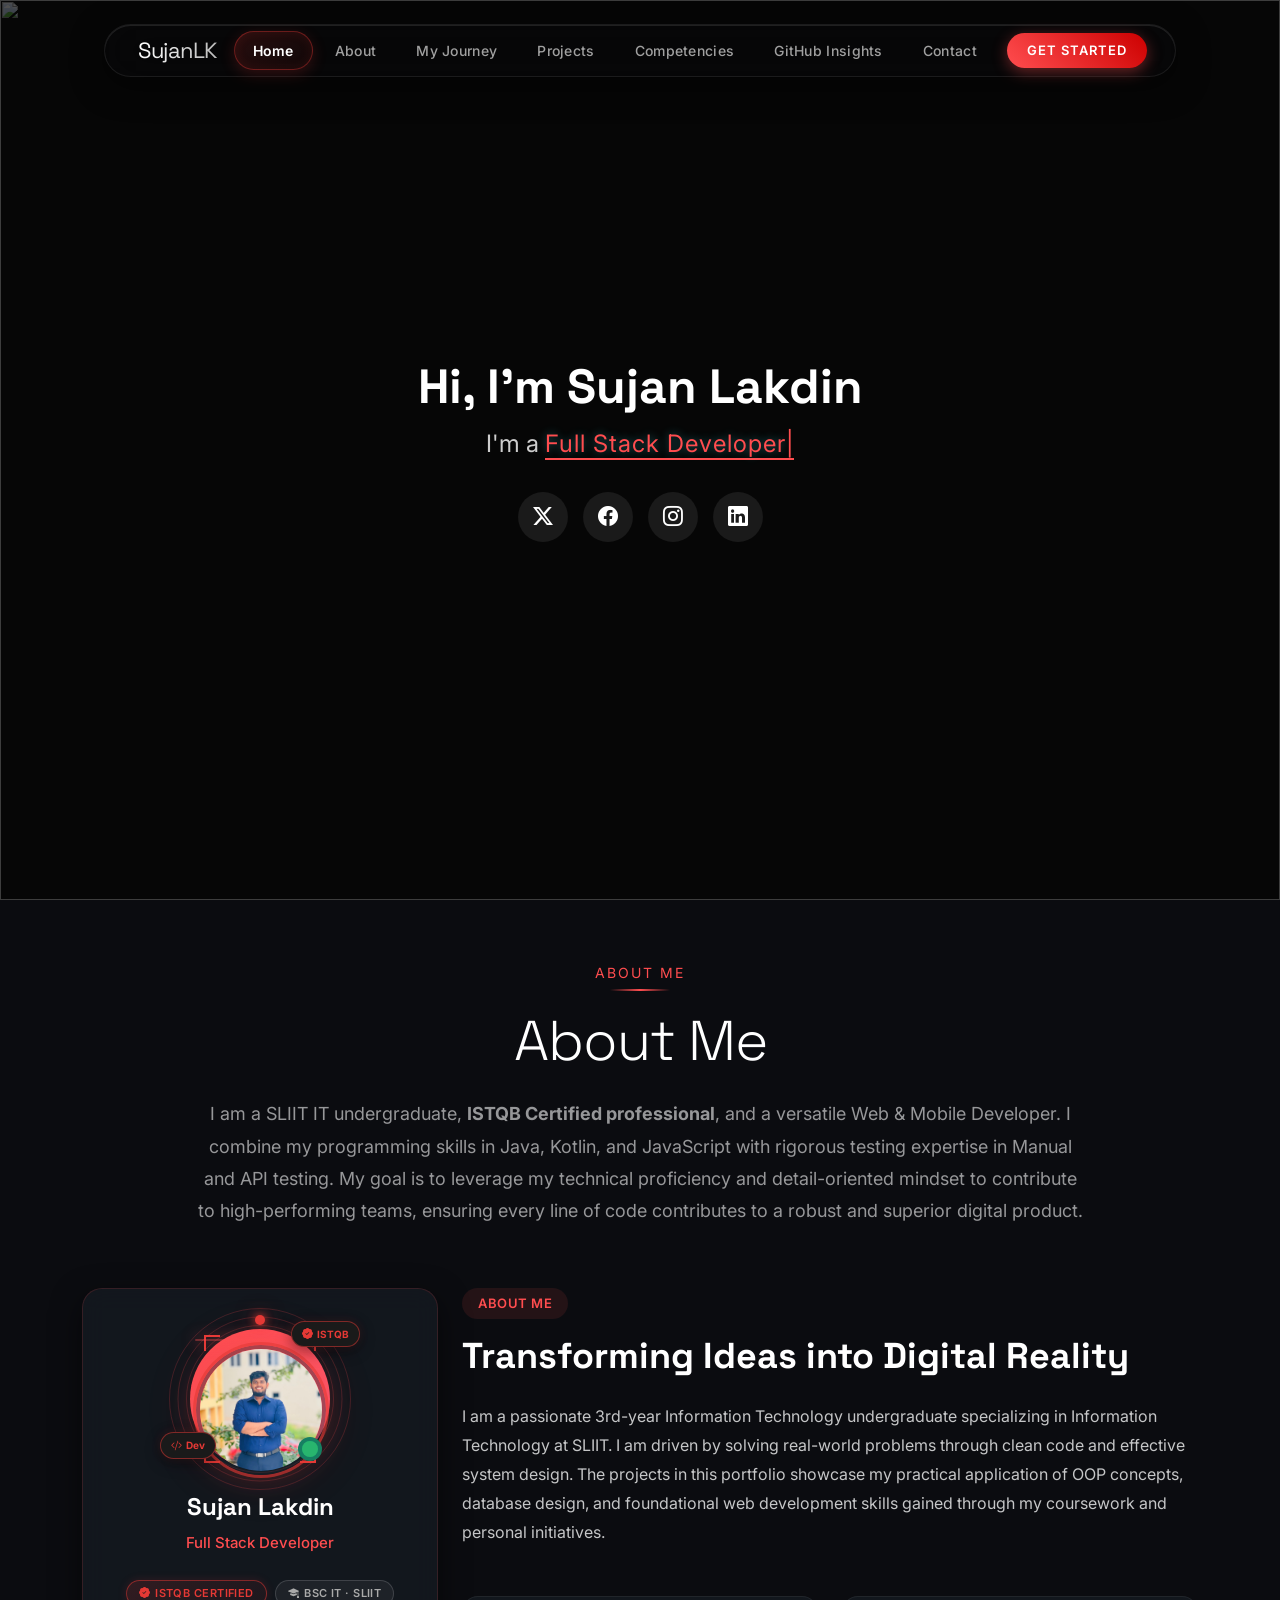
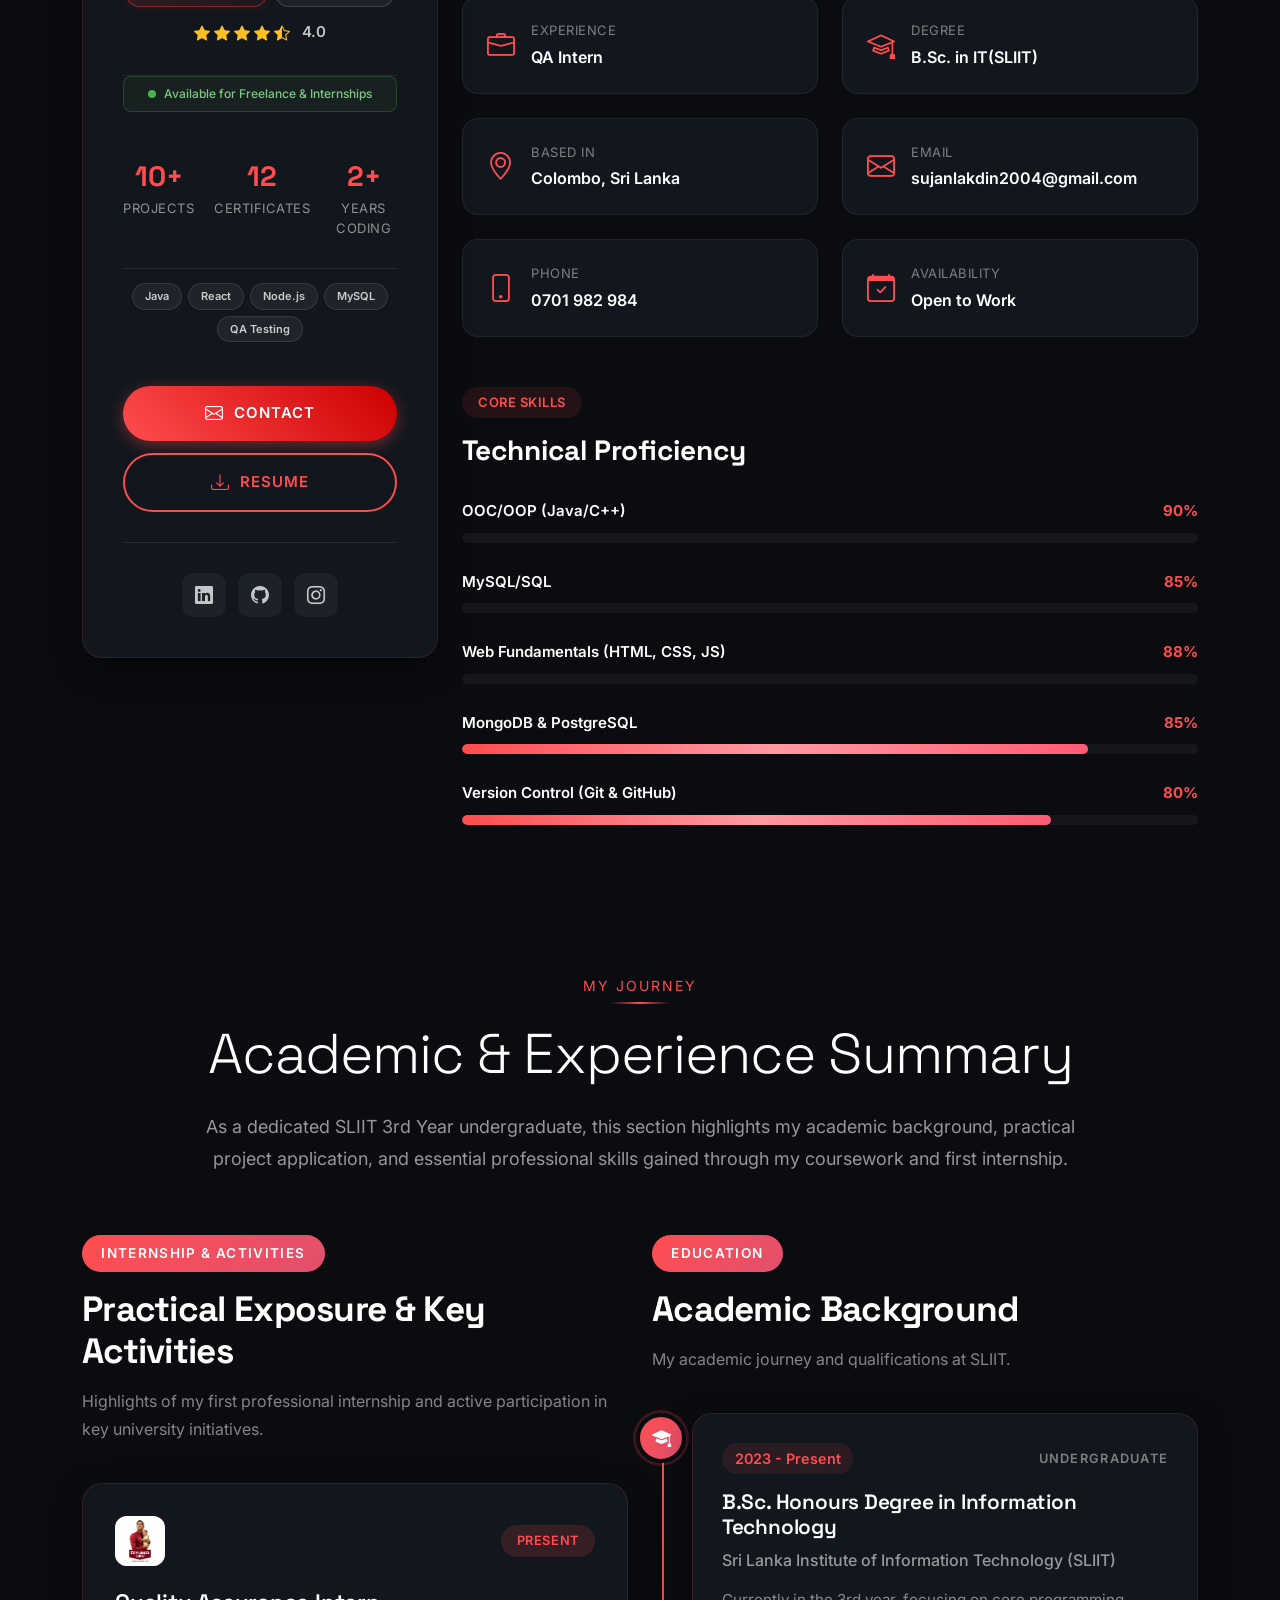
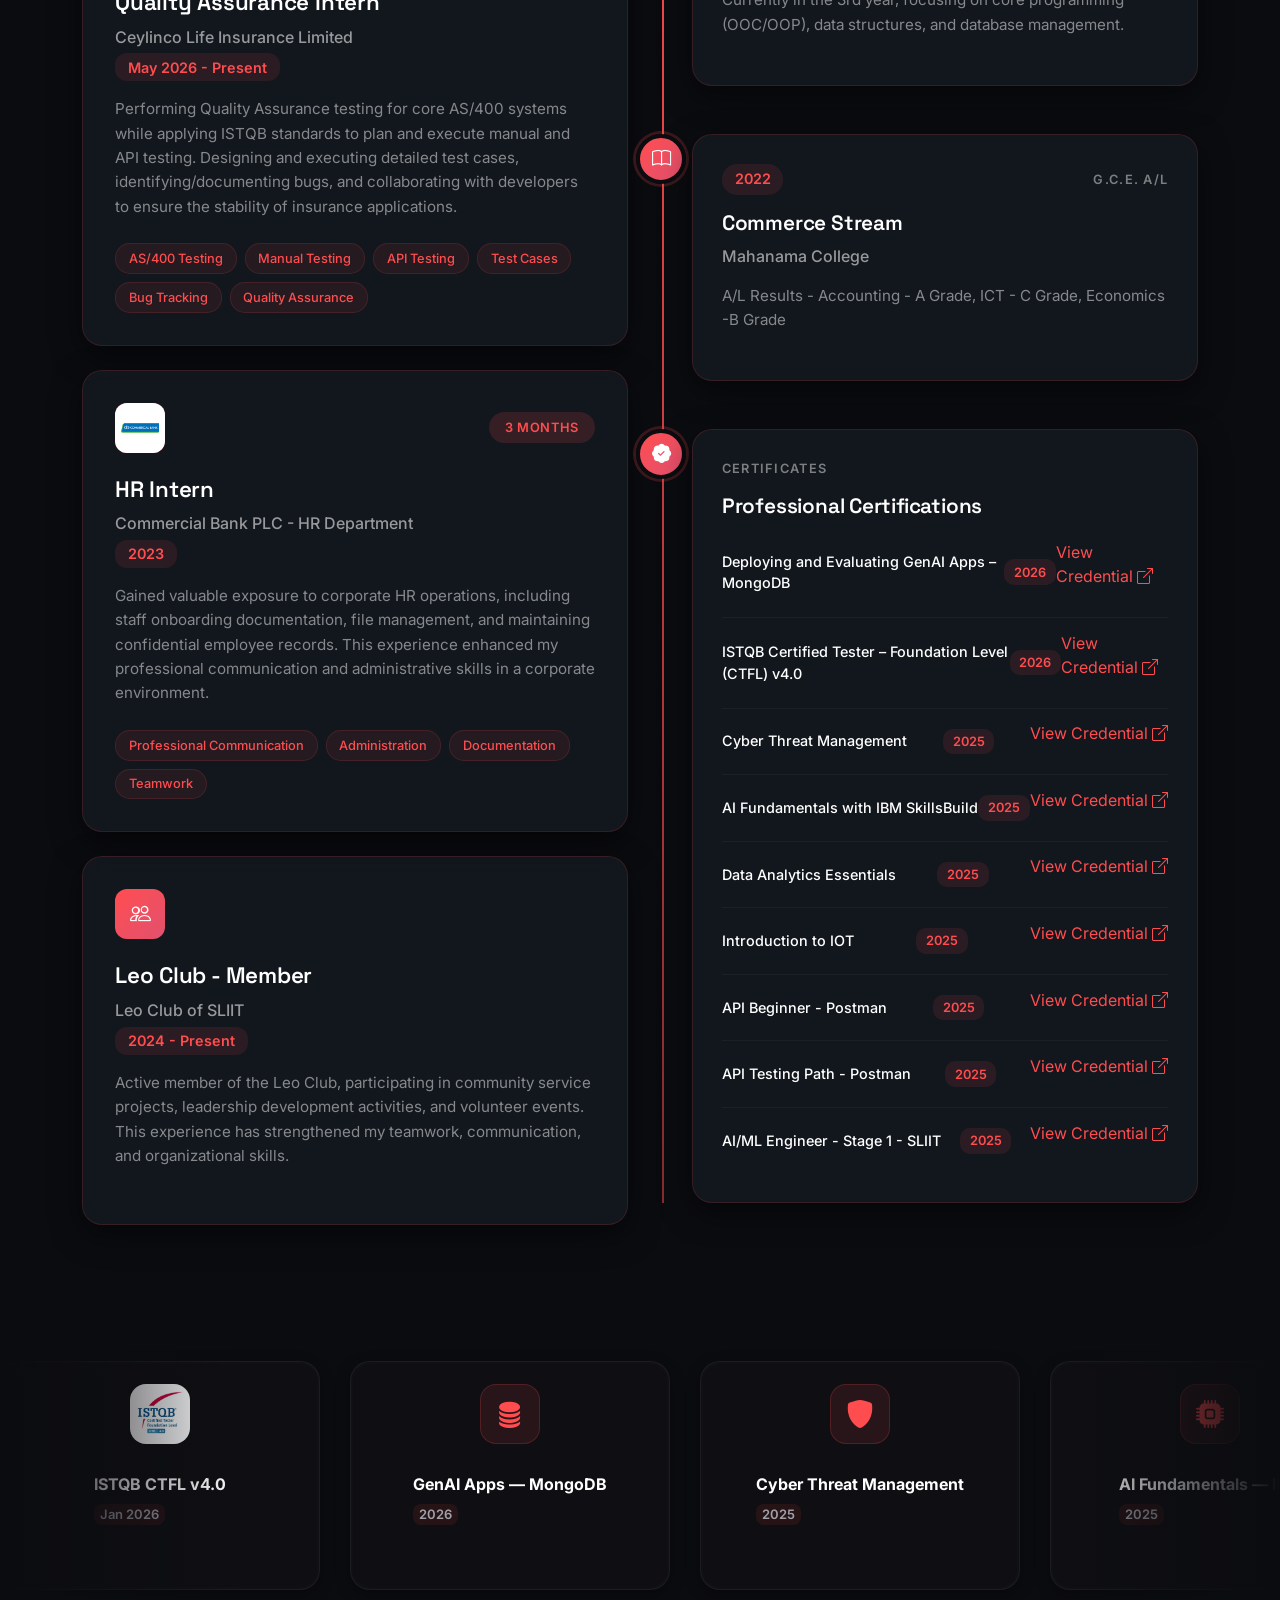
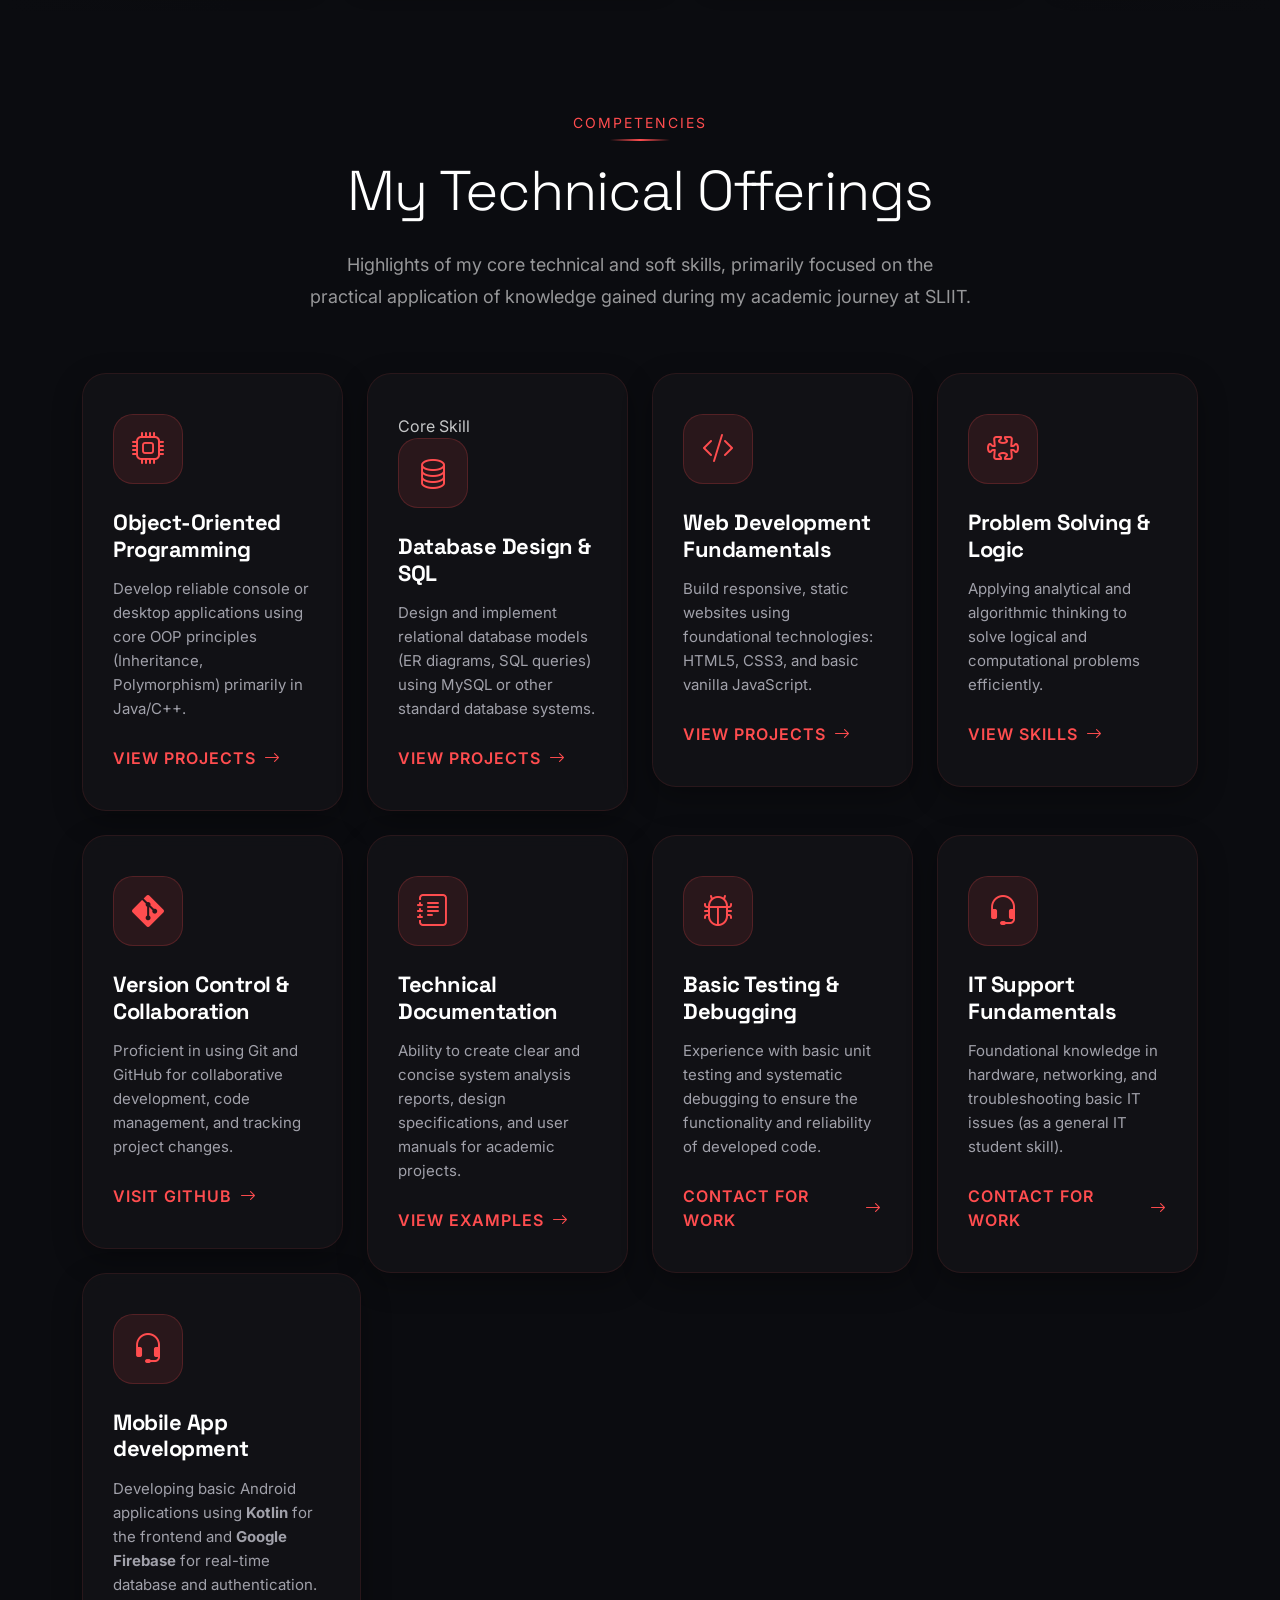
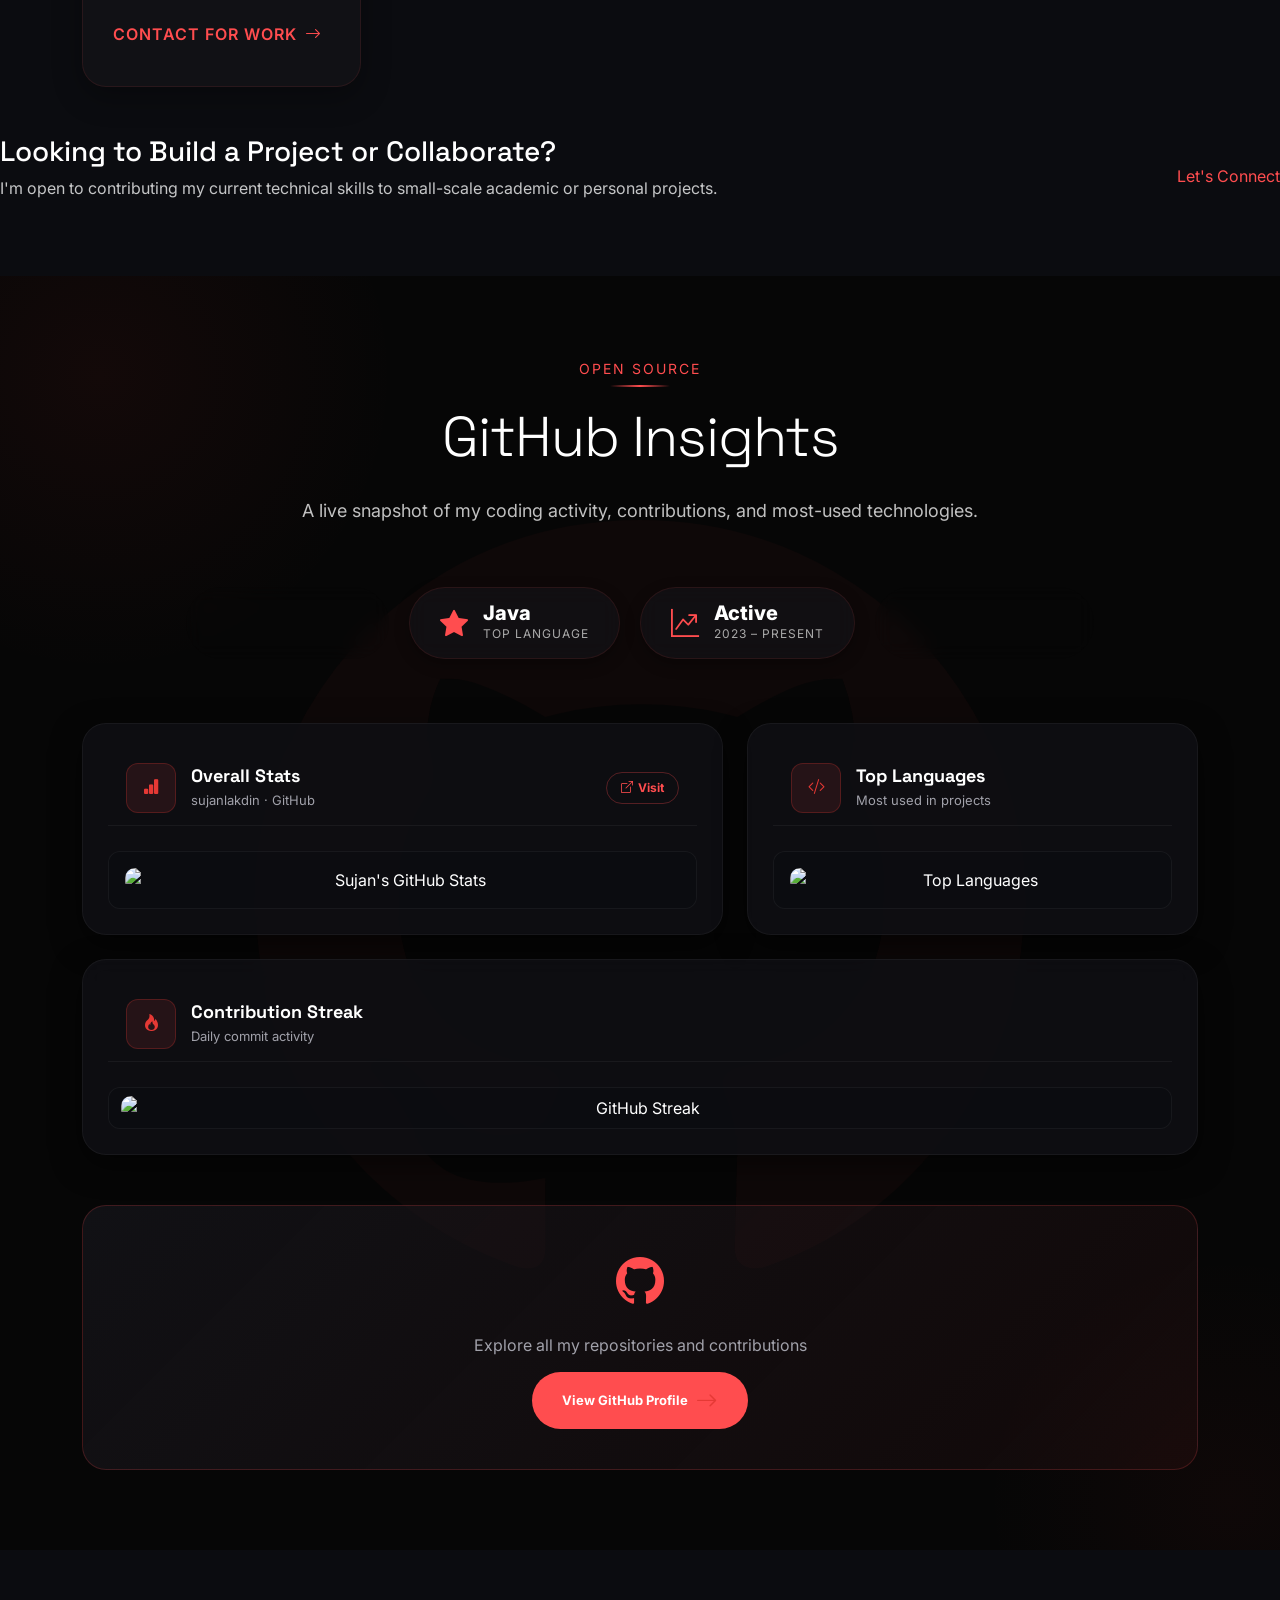
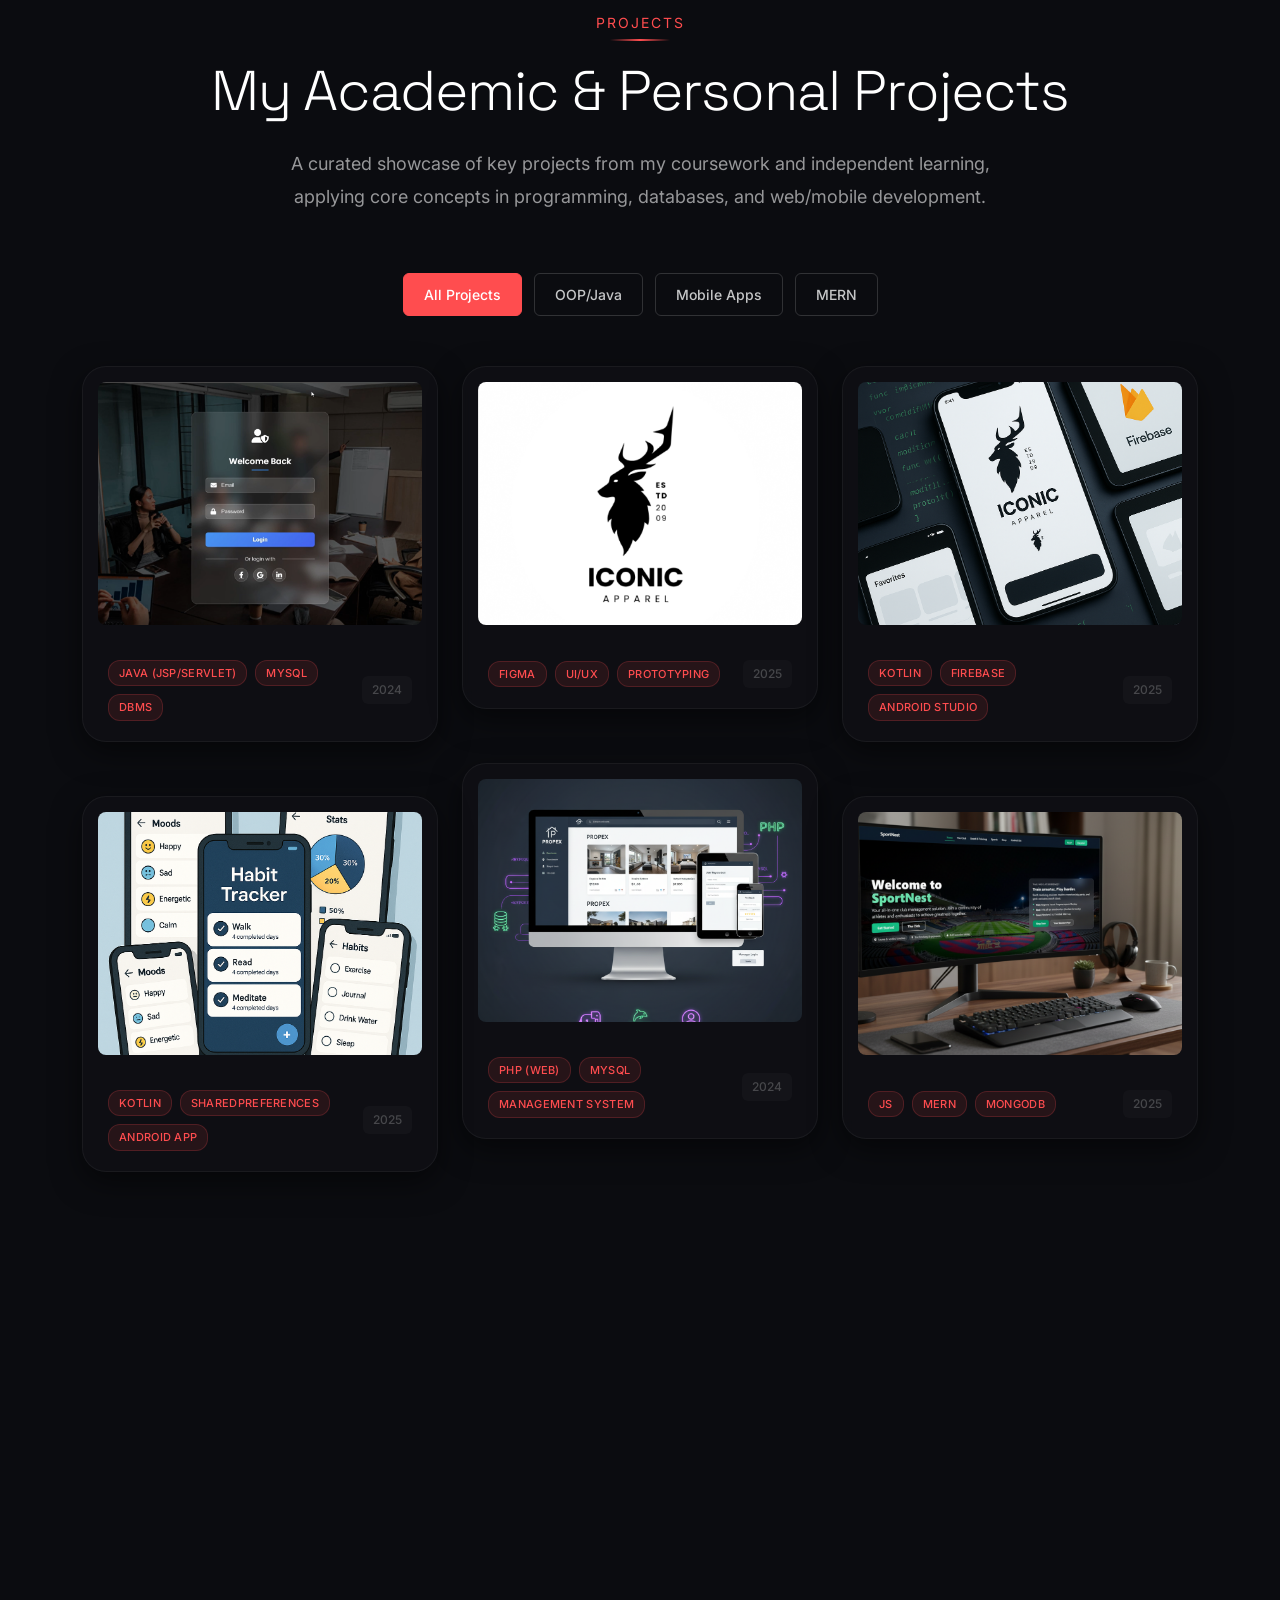
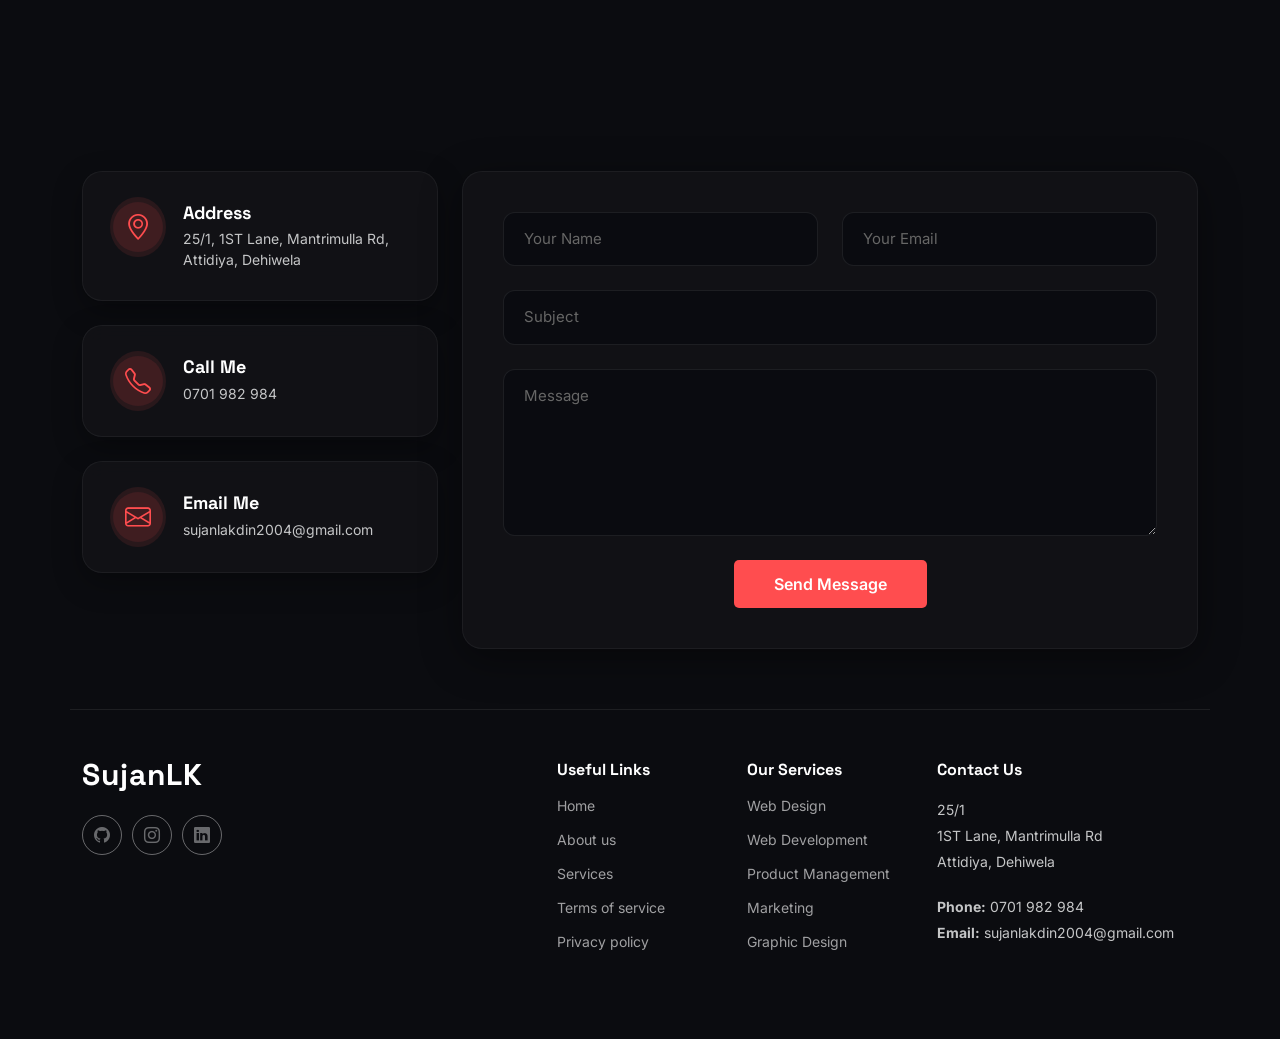
==== commit cd17ccc0: "add logos" ====
--- a/index.html
+++ b/index.html
@@ -239,7 +239,7 @@
                 <div class="section-tag">About Me</div>
                 <h2>Transforming Ideas into Digital Reality</h2>
                 <p>
-                  I am a passionate 2nd-year Information Technology
+                  I am a passionate 3rd-year Information Technology
                   undergraduate specializing in Information Technology at
                   SLIIT. I am driven by solving real-world problems through
                   clean code and effective system design. The projects in this
@@ -254,7 +254,7 @@
                   <i class="bi bi-briefcase"></i>
                   <div class="detail-content">
                     <span>Experience</span>
-                    <strong>Student Projects</strong>
+                    <strong>QA Intern</strong>
                   </div>
                 </div>
 
@@ -405,7 +405,9 @@
                 <div class="exp-card featured" data-aos="zoom-in" data-aos-delay="300">
                   <div class="card-header">
                     <div class="company-logo">
-                      <i class="bi bi-shield-check"></i>
+                      <a href="assets/img/ceylinco.jpeg" class="logo-lightbox-trigger" title="Ceylinco Life Logo">
+                        <img src="assets/img/ceylinco.jpeg" alt="Ceylinco Life Logo" />
+                      </a>
                     </div>
                     <div class="period-badge">Present</div>
                   </div>
@@ -436,8 +438,9 @@
                 <div class="exp-card" data-aos="zoom-in" data-aos-delay="350">
                   <div class="card-header">
                     <div class="company-logo">
-                      <!-- Icon for Corporate/Finance -->
-                      <i class="bi bi-bank"></i>
+                      <a href="assets/img/commercial-bank-logo.png" class="logo-lightbox-trigger" title="Commercial Bank of Ceylon Logo">
+                        <img src="assets/img/commercial-bank-logo.png" alt="Commercial Bank of Ceylon Logo" />
+                      </a>
                     </div>
 
                     <div class="period-badge">3 Months</div>
@@ -514,14 +517,13 @@
                         <span class="degree-level">Undergraduate</span>
                       </div>
                       <h4>
-                        B.Sc. Honours Degree in [Information Technology /
-                        Software Engineering]
+                        B.Sc. Honours Degree in Information Technology
                       </h4>
                       <p class="institution">
                         Sri Lanka Institute of Information Technology (SLIIT)
                       </p>
                       <p class="description">
-                        Currently in the 2nd year, focusing on core
+                        Currently in the 3rd year, focusing on core
                         programming (OOC/OOP), data structures, and database
                         management.
                       </p>
@@ -959,8 +961,8 @@
         <h2>My Technical Offerings</h2>
         <p>
           Highlights of my core technical and soft skills, primarily focused on the
-          practical application of knowledge gained during the first two years of my
-          IT degree at SLIIT.
+          practical application of knowledge gained during my academic journey
+          at SLIIT.
         </p>
       </div>
       <!-- End Section Title -->
@@ -1687,6 +1689,18 @@
       </div>
     </div>
 
+    <!-- ══ COMPANY LOGO LIGHTBOX MODAL ══ -->
+    <div class="logo-lightbox" id="logoLightbox">
+      <div class="logo-backdrop"></div>
+      <div class="logo-modal-content">
+        <button class="logo-close" id="closeLogoLightbox" aria-label="Close">
+          <i class="bi bi-x-lg"></i>
+        </button>
+        <img id="logoLightboxImage" src="" alt="Company Logo" />
+        <div id="logoLightboxCaption" class="logo-caption"></div>
+      </div>
+    </div>
+
   </main>
   <footer id="footer" class="footer">
     <div class="container footer-top">
@@ -1802,6 +1816,37 @@
         if (e.key === 'Escape') closeLightbox();
       });
     })();
+
+    (function () {
+      const logoLightbox = document.getElementById('logoLightbox');
+      const logoImg = document.getElementById('logoLightboxImage');
+      const logoCaption = document.getElementById('logoLightboxCaption');
+      const closeLogoBtn = document.getElementById('closeLogoLightbox');
+      const logoBackdrop = logoLightbox.querySelector('.logo-backdrop');
+
+      document.querySelectorAll('.logo-lightbox-trigger').forEach(trigger => {
+        trigger.addEventListener('click', function(e) {
+          e.preventDefault();
+          const imgSrc = this.getAttribute('href');
+          const title = this.getAttribute('title');
+          logoImg.src = imgSrc;
+          logoCaption.textContent = title;
+          logoLightbox.classList.add('open');
+          document.body.style.overflow = 'hidden';
+        });
+      });
+
+      function closeLogoLightbox() {
+        logoLightbox.classList.remove('open');
+        document.body.style.overflow = '';
+      }
+
+      closeLogoBtn.addEventListener('click', closeLogoLightbox);
+      logoBackdrop.addEventListener('click', closeLogoLightbox);
+      document.addEventListener('keydown', (e) => {
+        if (e.key === 'Escape') closeLogoLightbox();
+      });
+    })();
   </script>
 </body>
 
--- a/assets/css/main.css
+++ b/assets/css/main.css
@@ -1389,6 +1389,23 @@
   color: var(--contrast-color);
 }
 
+.resume .experience-section .experience-cards .exp-card .card-header .company-logo a {
+  display: flex;
+  align-items: center;
+  justify-content: center;
+  width: 100%;
+  height: 100%;
+}
+
+.resume .experience-section .experience-cards .exp-card .card-header .company-logo img {
+  width: 100%;
+  height: 100%;
+  object-fit: contain;
+  border-radius: 12px;
+  padding: 4px;
+  background: #ffffff;
+}
+
 .resume .experience-section .experience-cards .exp-card .card-header .period-badge {
   background: color-mix(in srgb, var(--accent-color), transparent 85%);
   color: var(--accent-color);
@@ -6255,4 +6272,99 @@
 @keyframes sk-bounce {
   0%, 100% { transform: scale(0.0); }
   50% { transform: scale(1.0); }
+}
+
+/* =========================================
+   COMPANY LOGO LIGHTBOX MODAL
+   ========================================= */
+.logo-lightbox {
+  position: fixed;
+  top: 0;
+  left: 0;
+  width: 100%;
+  height: 100%;
+  z-index: 99999;
+  display: flex;
+  align-items: center;
+  justify-content: center;
+  opacity: 0;
+  pointer-events: none;
+  transition: opacity 0.3s ease;
+}
+
+.logo-lightbox.open {
+  opacity: 1;
+  pointer-events: auto;
+}
+
+.logo-lightbox .logo-backdrop {
+  position: absolute;
+  top: 0;
+  left: 0;
+  width: 100%;
+  height: 100%;
+  background: rgba(10, 10, 12, 0.85);
+  backdrop-filter: blur(8px);
+}
+
+.logo-lightbox .logo-modal-content {
+  position: relative;
+  background: var(--surface-color, #1e1e24);
+  border: 1px solid rgba(255, 255, 255, 0.1);
+  padding: 24px;
+  border-radius: 16px;
+  max-width: 450px;
+  width: 90%;
+  box-shadow: 0 20px 50px rgba(0, 0, 0, 0.5);
+  transform: scale(0.9);
+  transition: transform 0.3s ease;
+  display: flex;
+  flex-direction: column;
+  align-items: center;
+  justify-content: center;
+}
+
+.logo-lightbox.open .logo-modal-content {
+  transform: scale(1);
+}
+
+.logo-lightbox .logo-modal-content img {
+  max-width: 100%;
+  max-height: 350px;
+  object-fit: contain;
+  border-radius: 8px;
+  background: #ffffff;
+  padding: 15px;
+}
+
+.logo-lightbox .logo-close {
+  position: absolute;
+  top: 15px;
+  right: 15px;
+  background: var(--accent-color, #e53935);
+  color: #fff;
+  border: none;
+  width: 32px;
+  height: 32px;
+  border-radius: 50%;
+  font-size: 20px;
+  cursor: pointer;
+  display: flex;
+  align-items: center;
+  justify-content: center;
+  box-shadow: 0 4px 10px rgba(0, 0, 0, 0.3);
+  transition: transform 0.2s;
+  z-index: 10;
+}
+
+.logo-lightbox .logo-close:hover {
+  transform: scale(1.1);
+}
+
+.logo-lightbox .logo-caption {
+  margin-top: 15px;
+  color: var(--default-color, #cccccc);
+  font-size: 14px;
+  font-weight: 500;
+  text-align: center;
 }
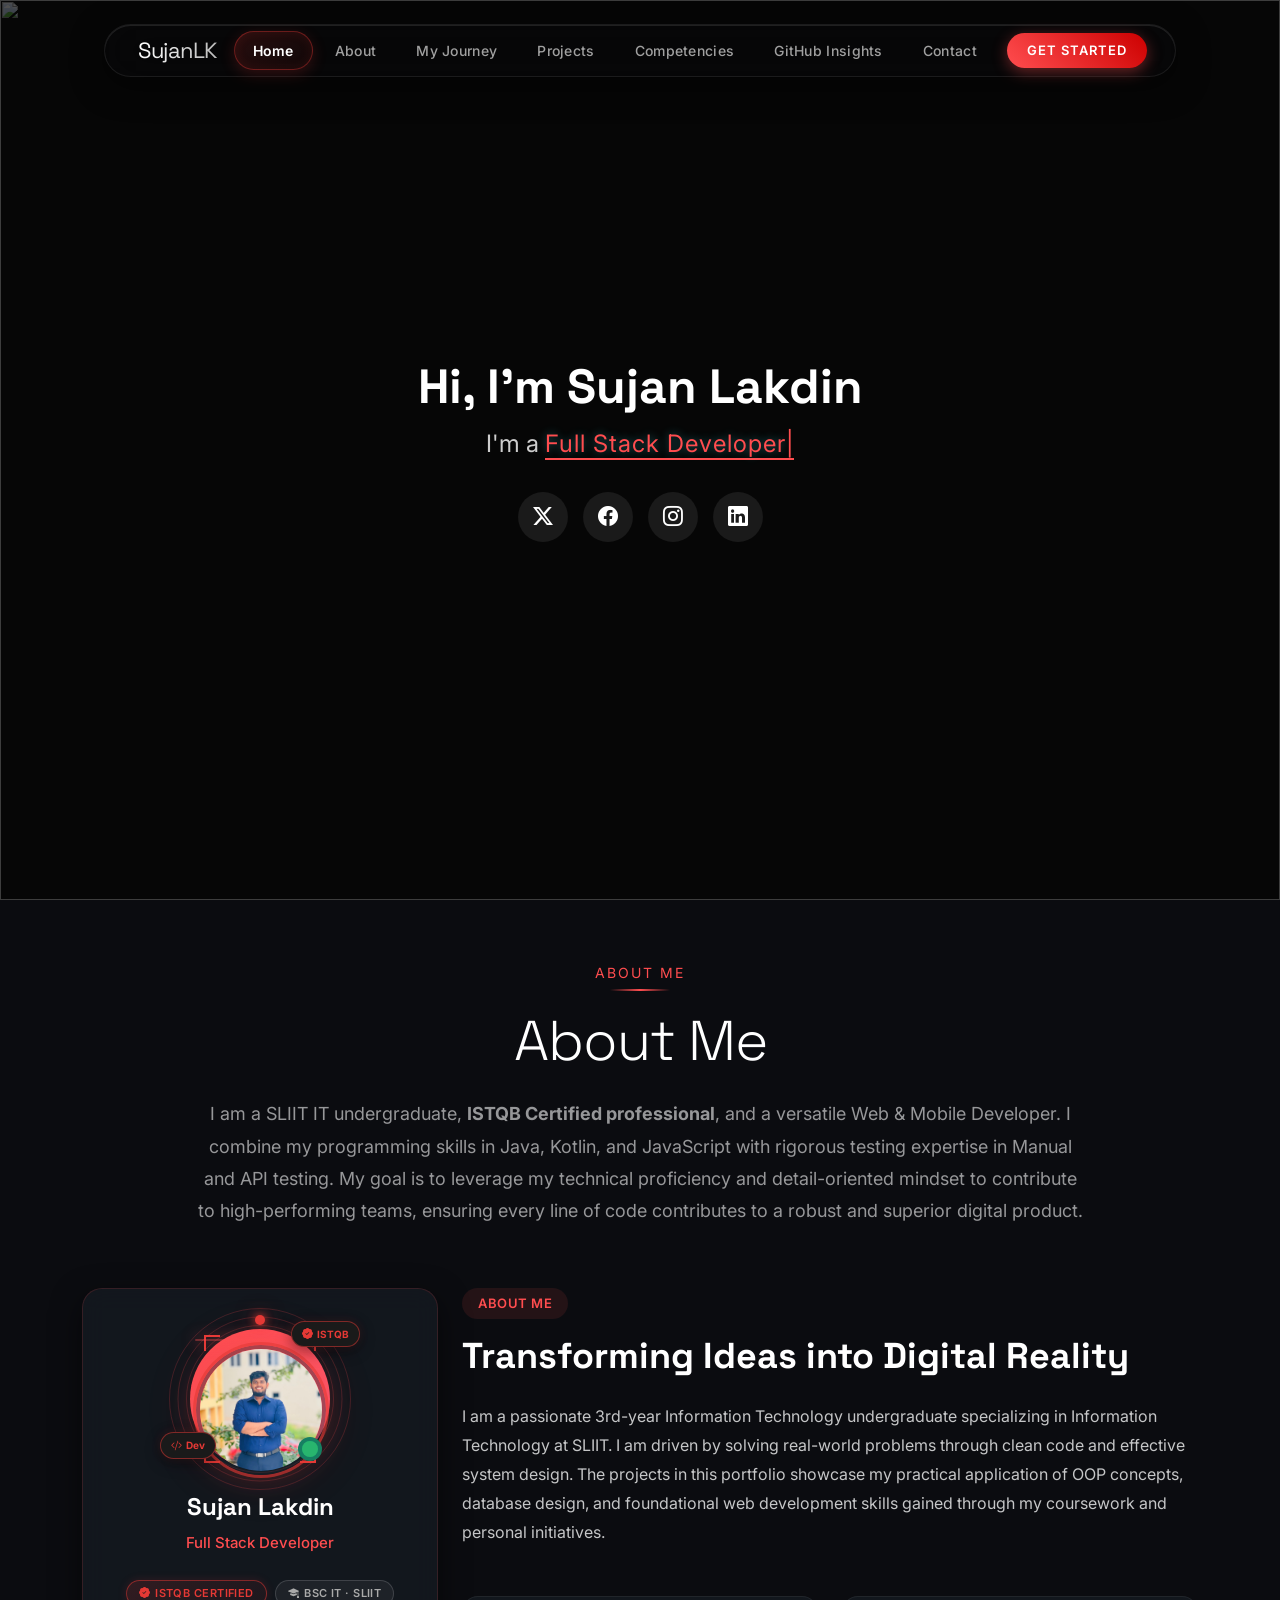
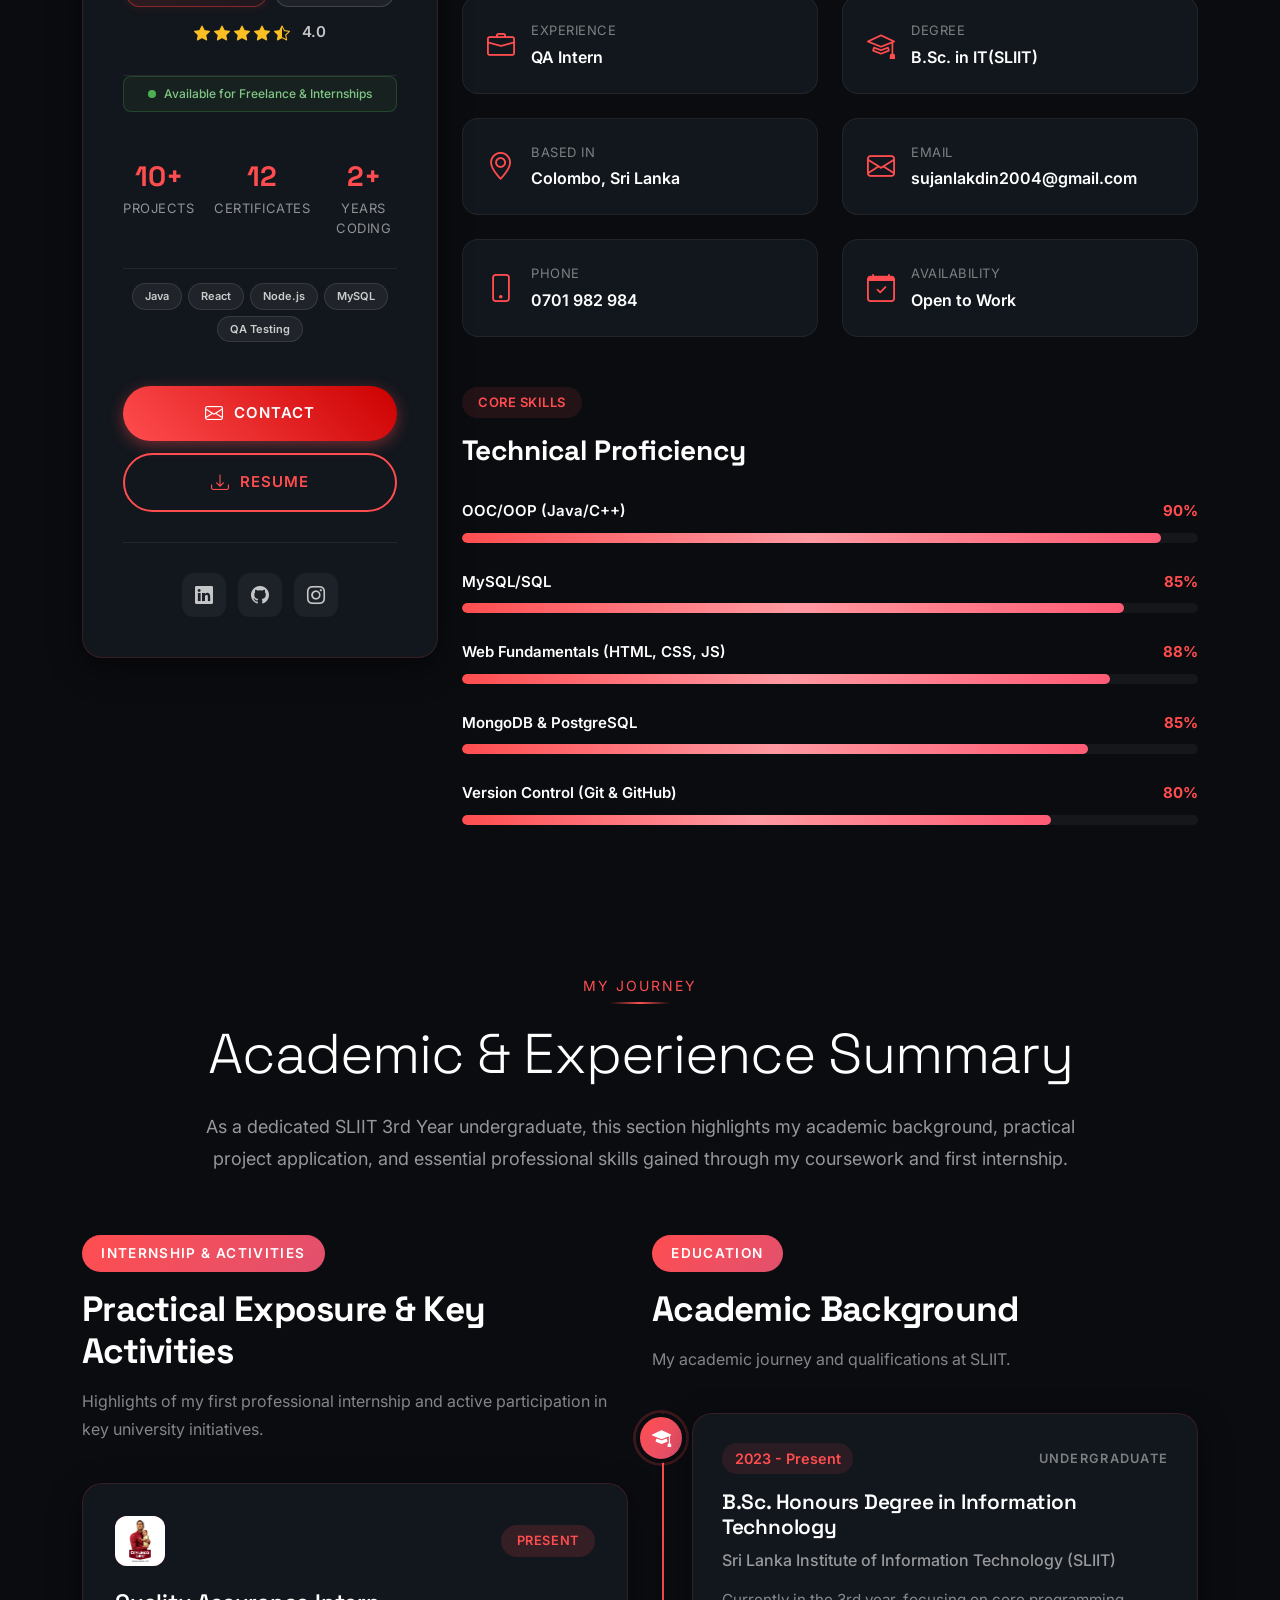
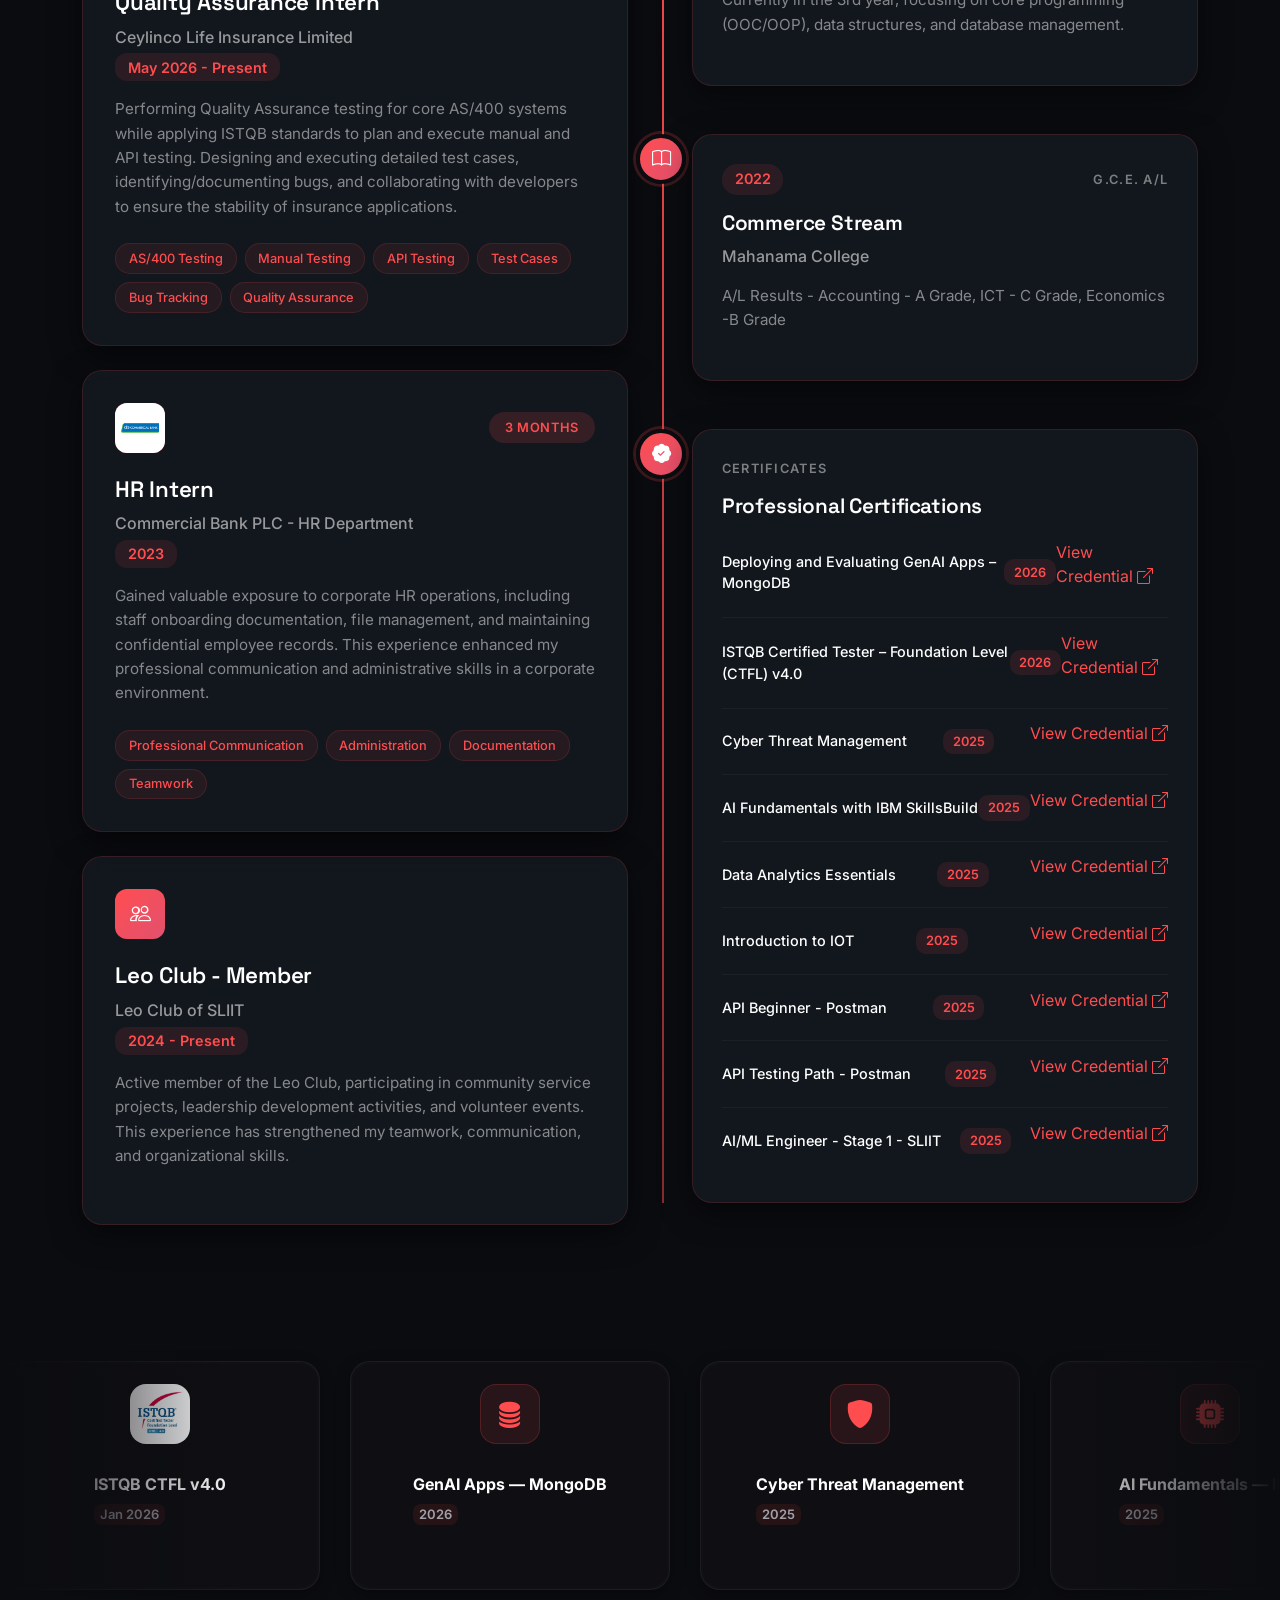
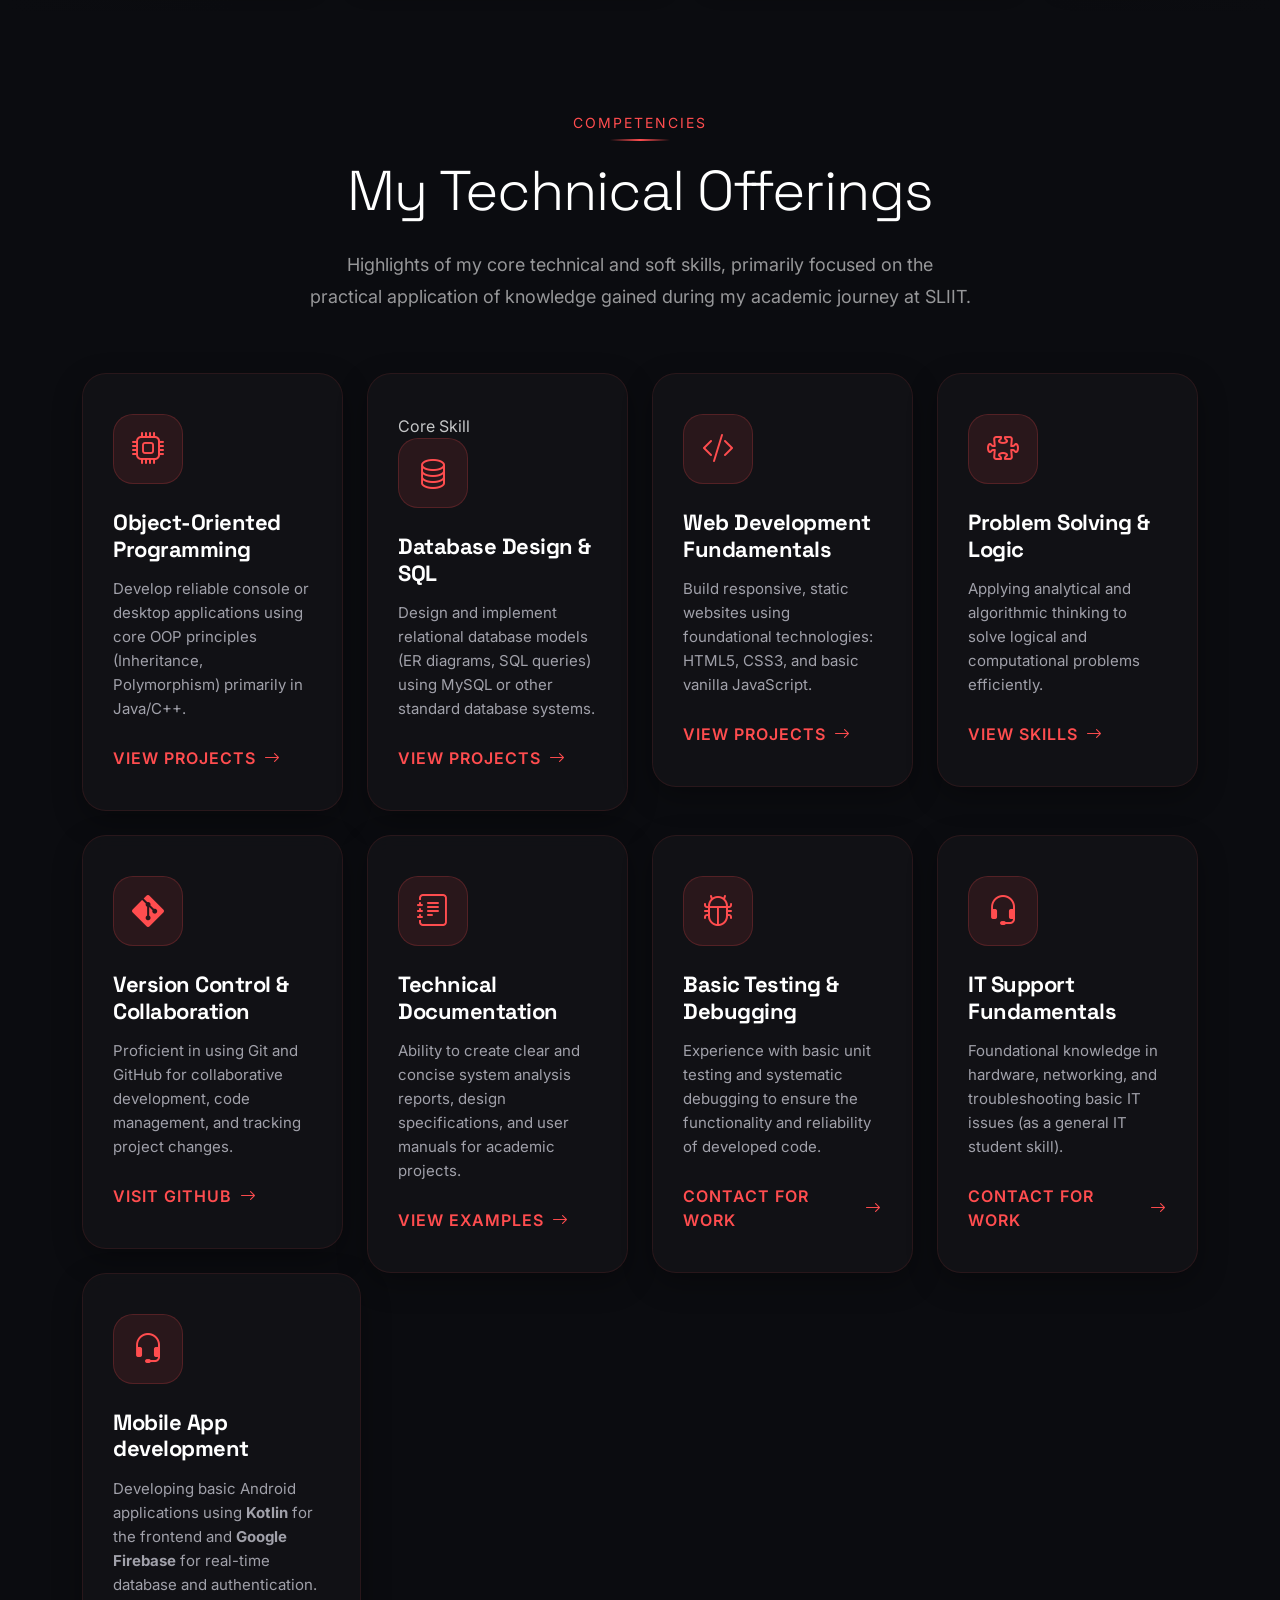
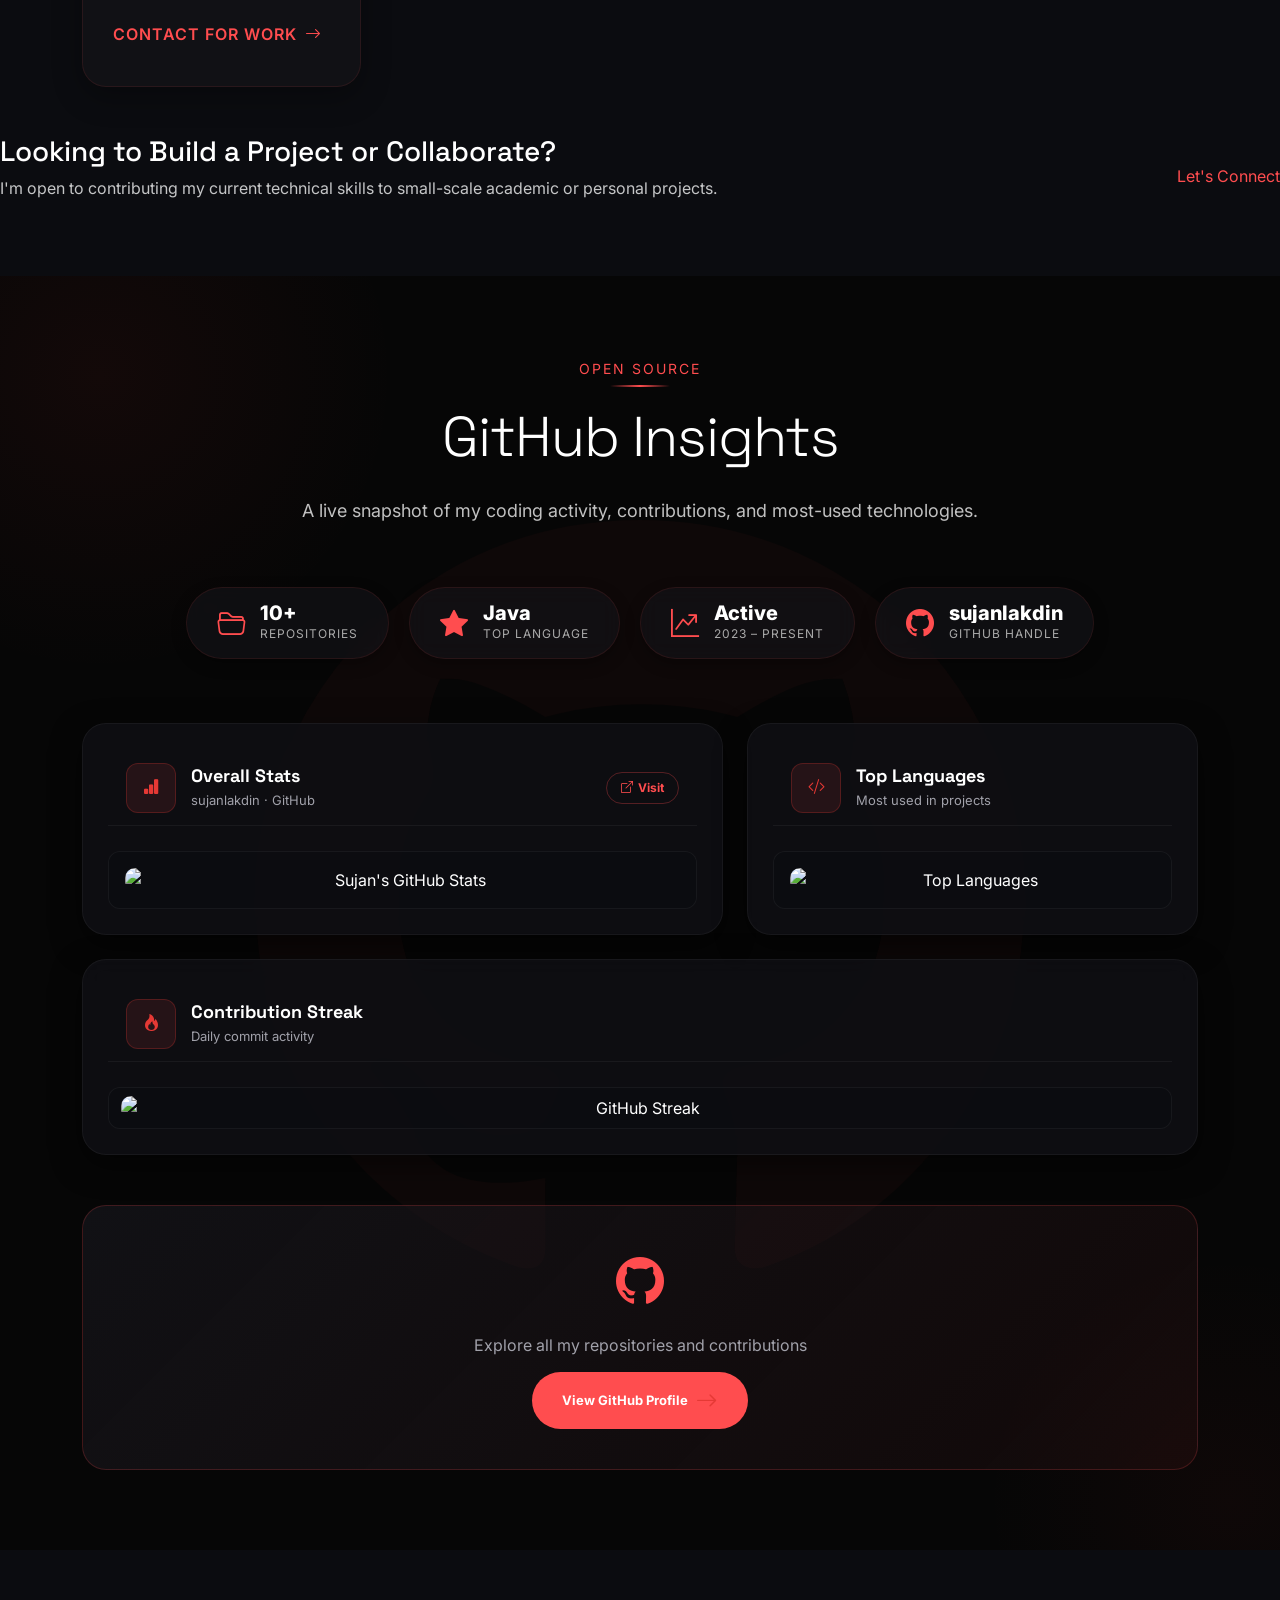
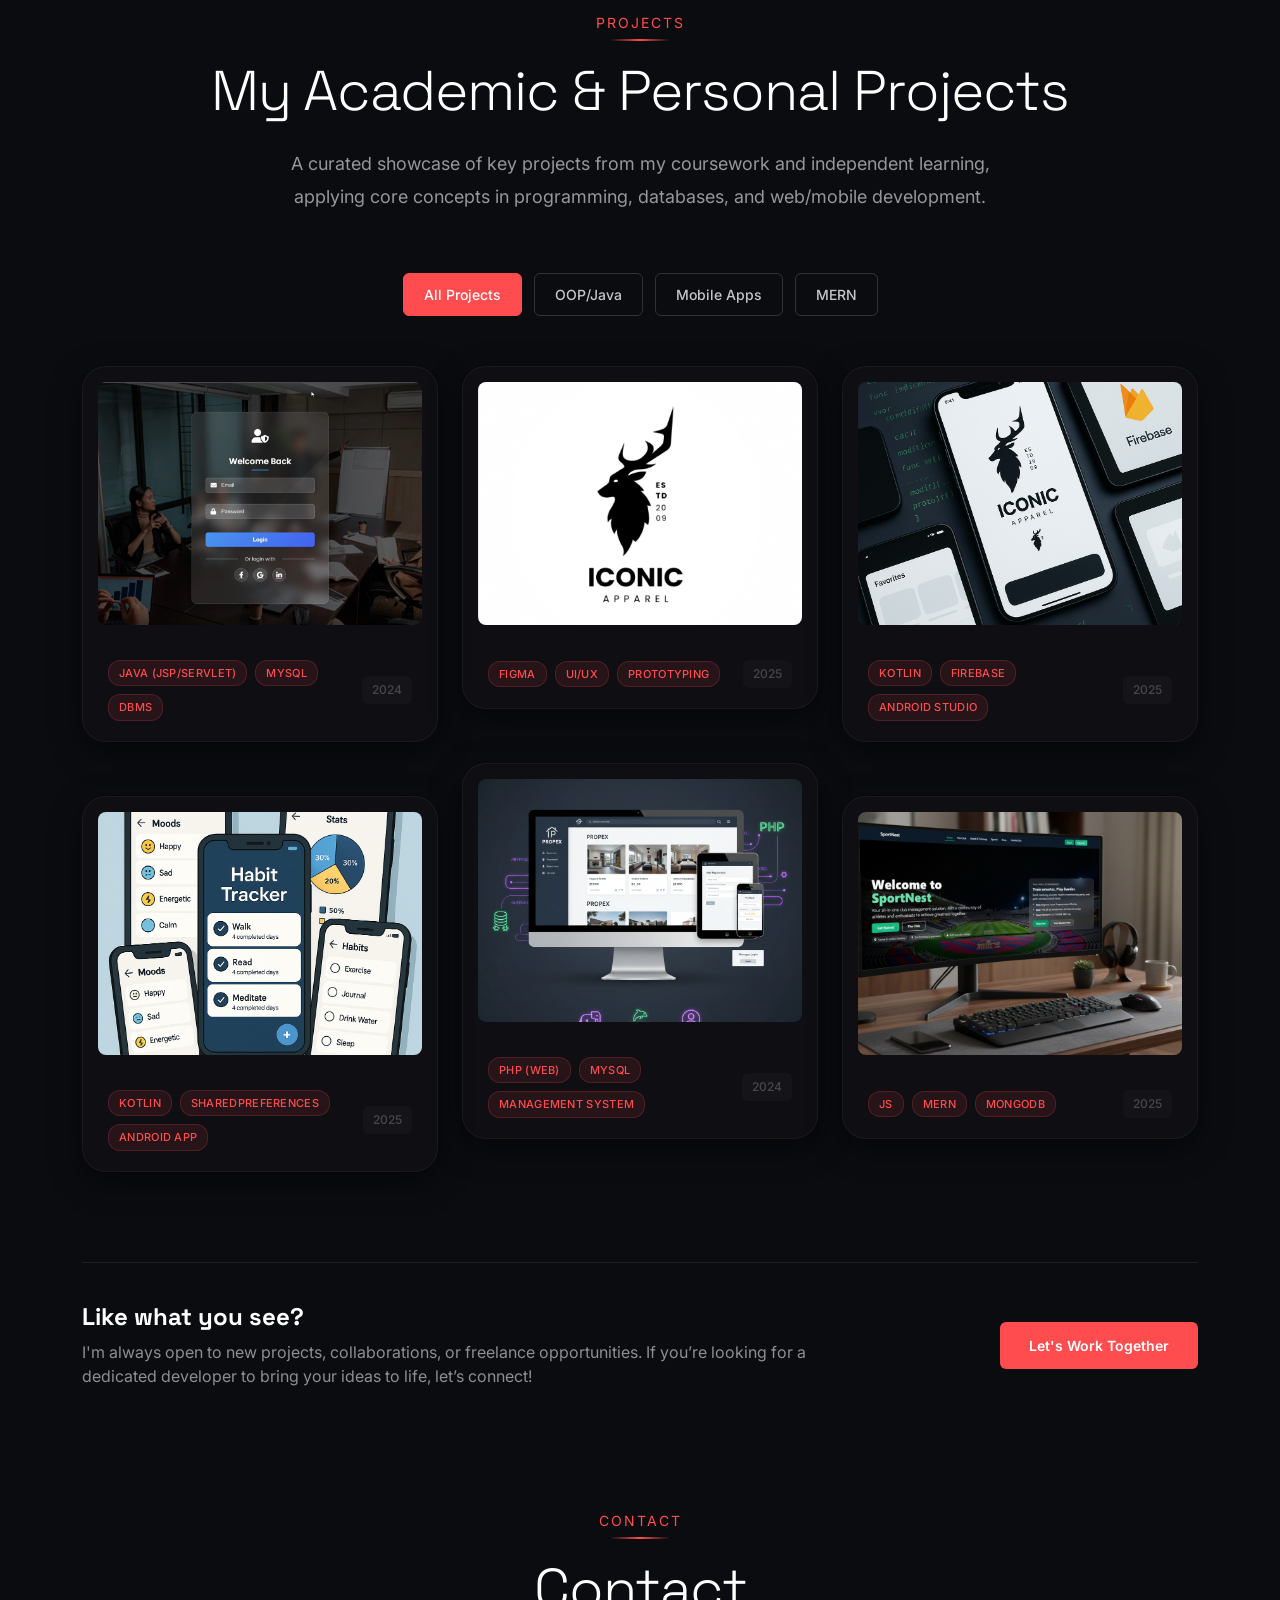
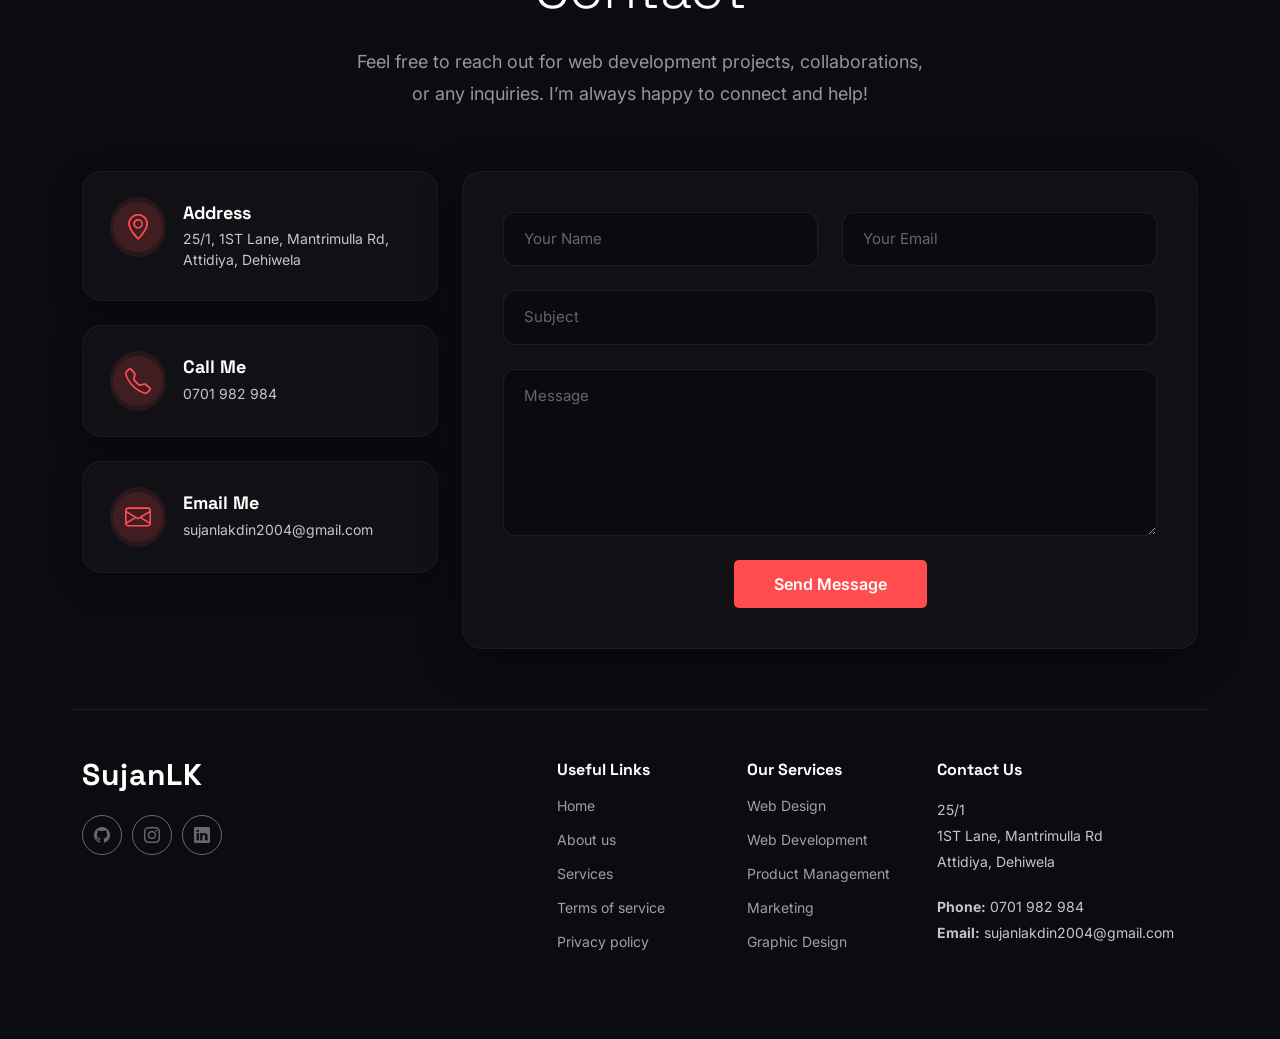
==== commit 5ac975e1: "update" ====
--- a/index.html
+++ b/index.html
@@ -406,7 +406,7 @@
                   <div class="card-header">
                     <div class="company-logo">
                       <a href="assets/img/ceylinco.jpeg" class="logo-lightbox-trigger" title="Ceylinco Life Logo">
-                        <img src="assets/img/ceylinco.jpeg" alt="Ceylinco Life Logo" />
+                        <img src="assets/img/ceylinco.jpeg" alt="Ceylinco Life Logo" style="width: 100%; height: 100%; object-fit: contain; background: #ffffff; padding: 4px; border-radius: 12px;" />
                       </a>
                     </div>
                     <div class="period-badge">Present</div>
@@ -439,7 +439,7 @@
                   <div class="card-header">
                     <div class="company-logo">
                       <a href="assets/img/commercial-bank-logo.png" class="logo-lightbox-trigger" title="Commercial Bank of Ceylon Logo">
-                        <img src="assets/img/commercial-bank-logo.png" alt="Commercial Bank of Ceylon Logo" />
+                        <img src="assets/img/commercial-bank-logo.png" alt="Commercial Bank of Ceylon Logo" style="width: 100%; height: 100%; object-fit: contain; background: #ffffff; padding: 4px; border-radius: 12px;" />
                       </a>
                     </div>
 
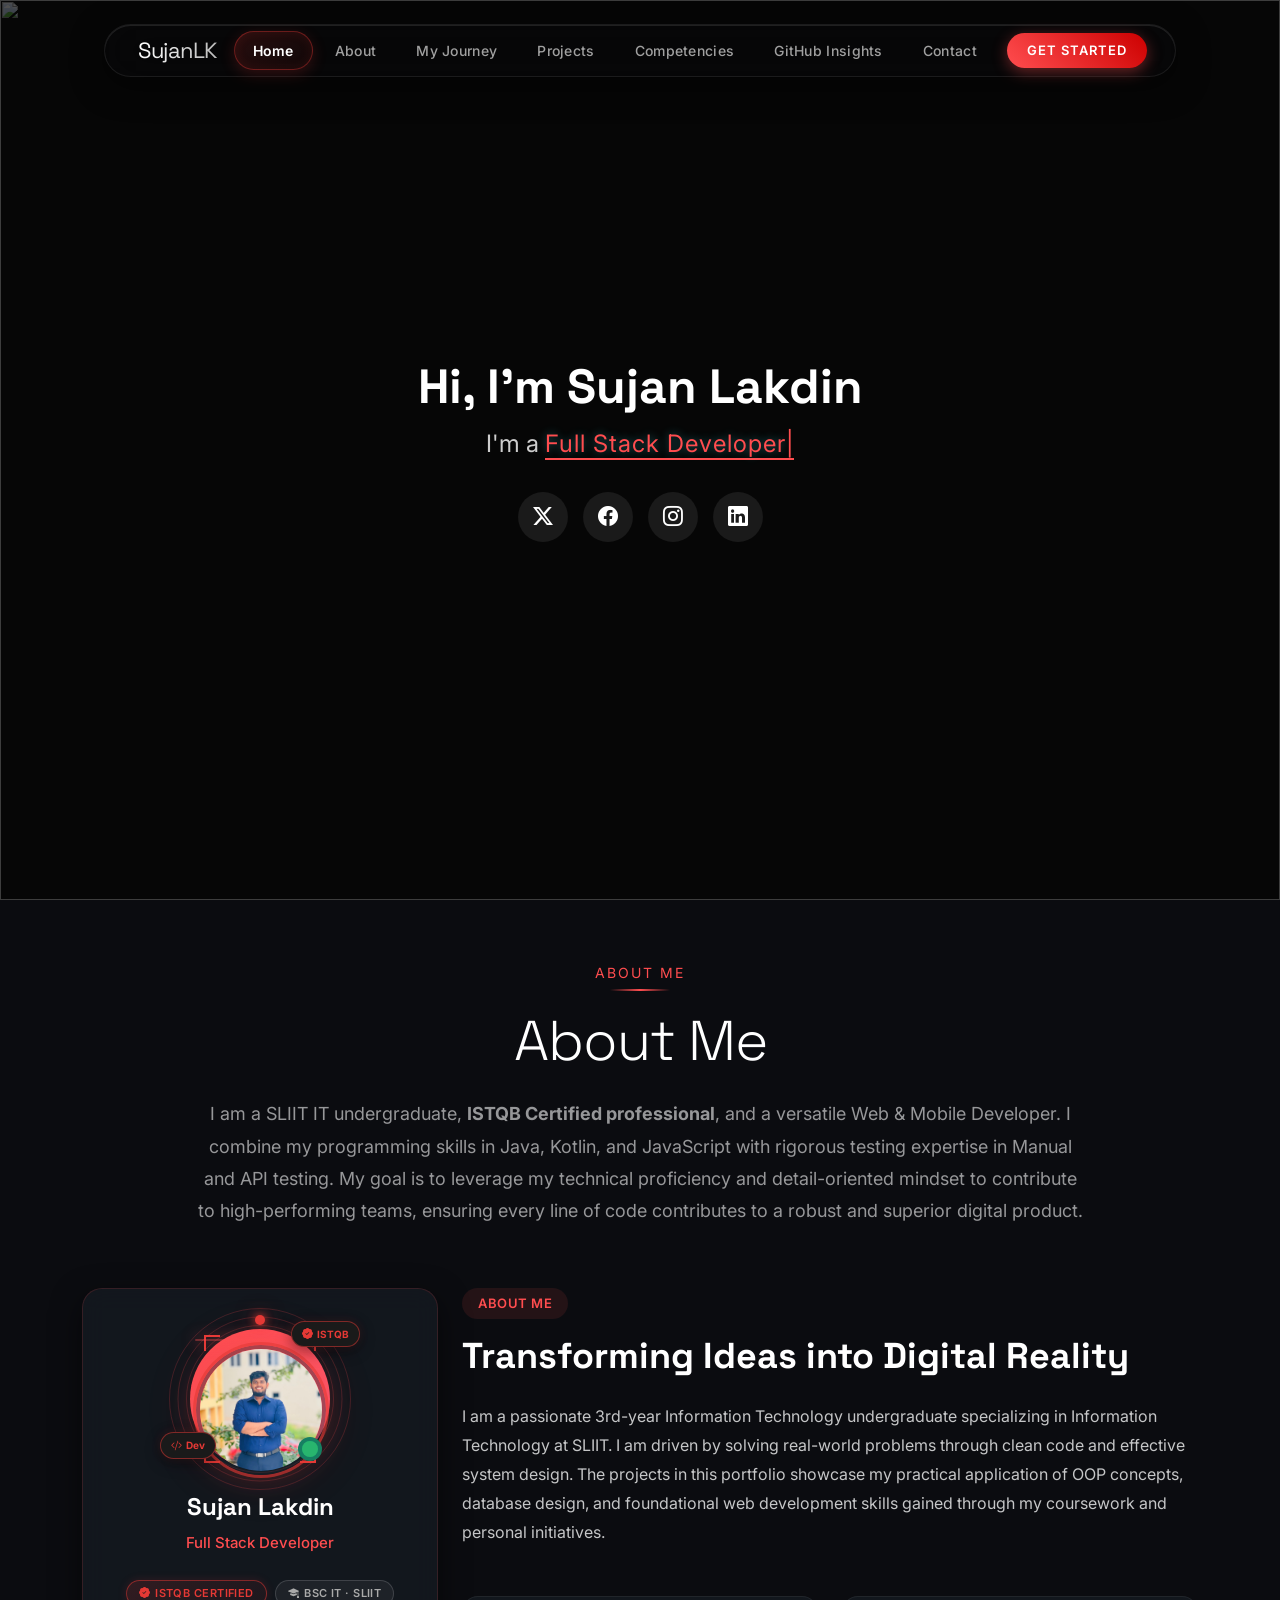
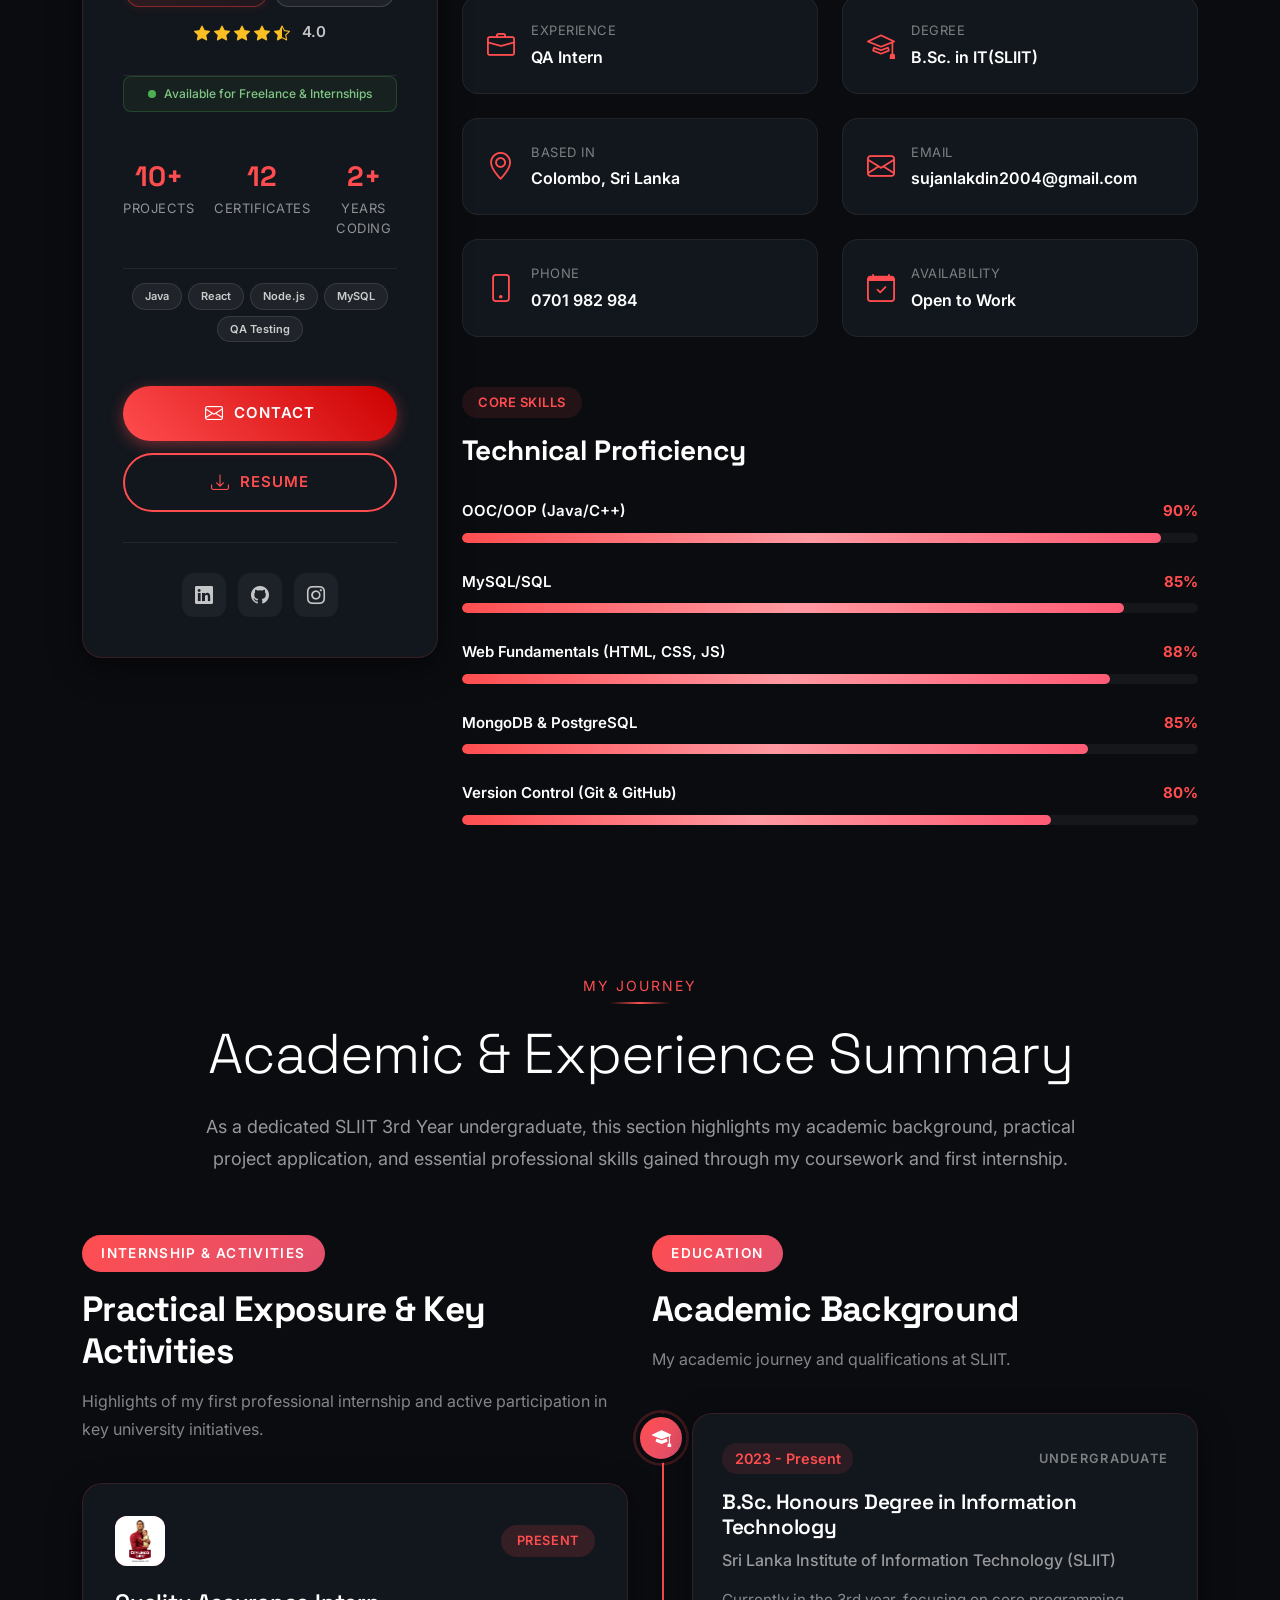
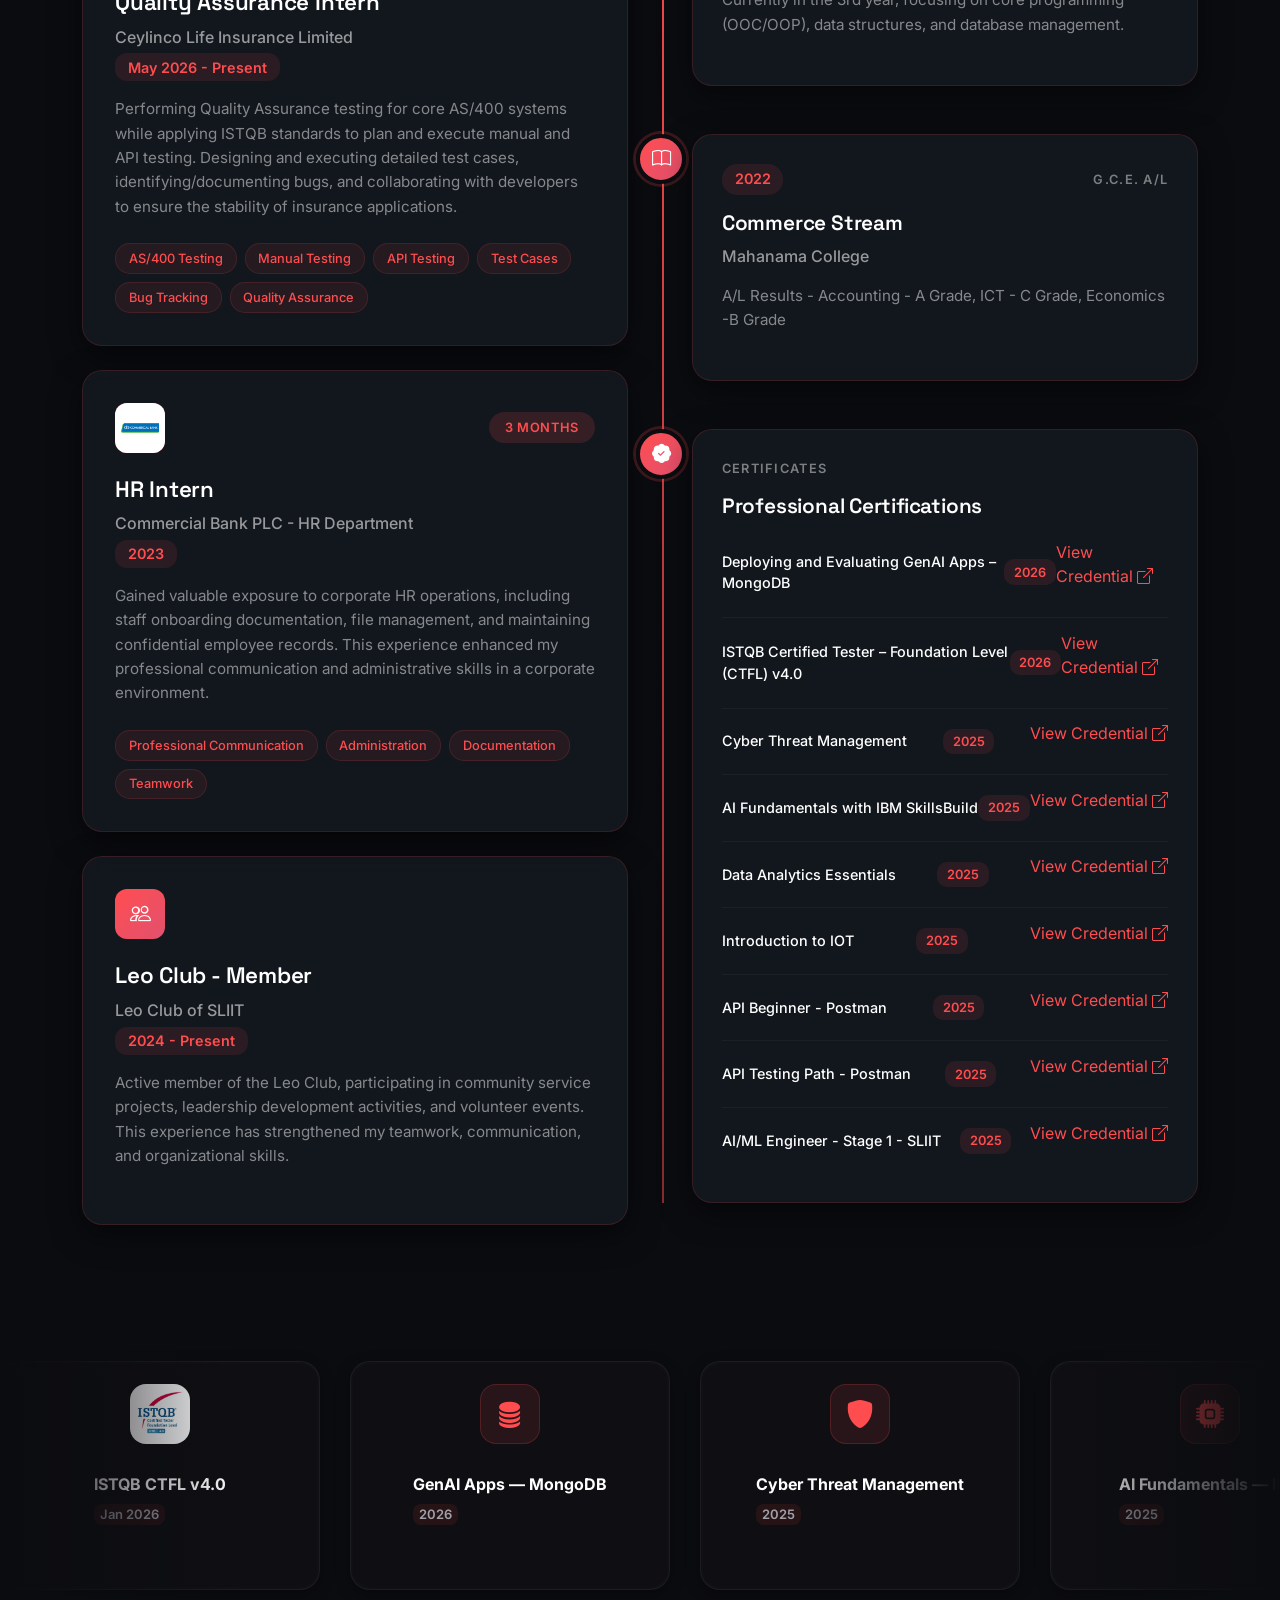
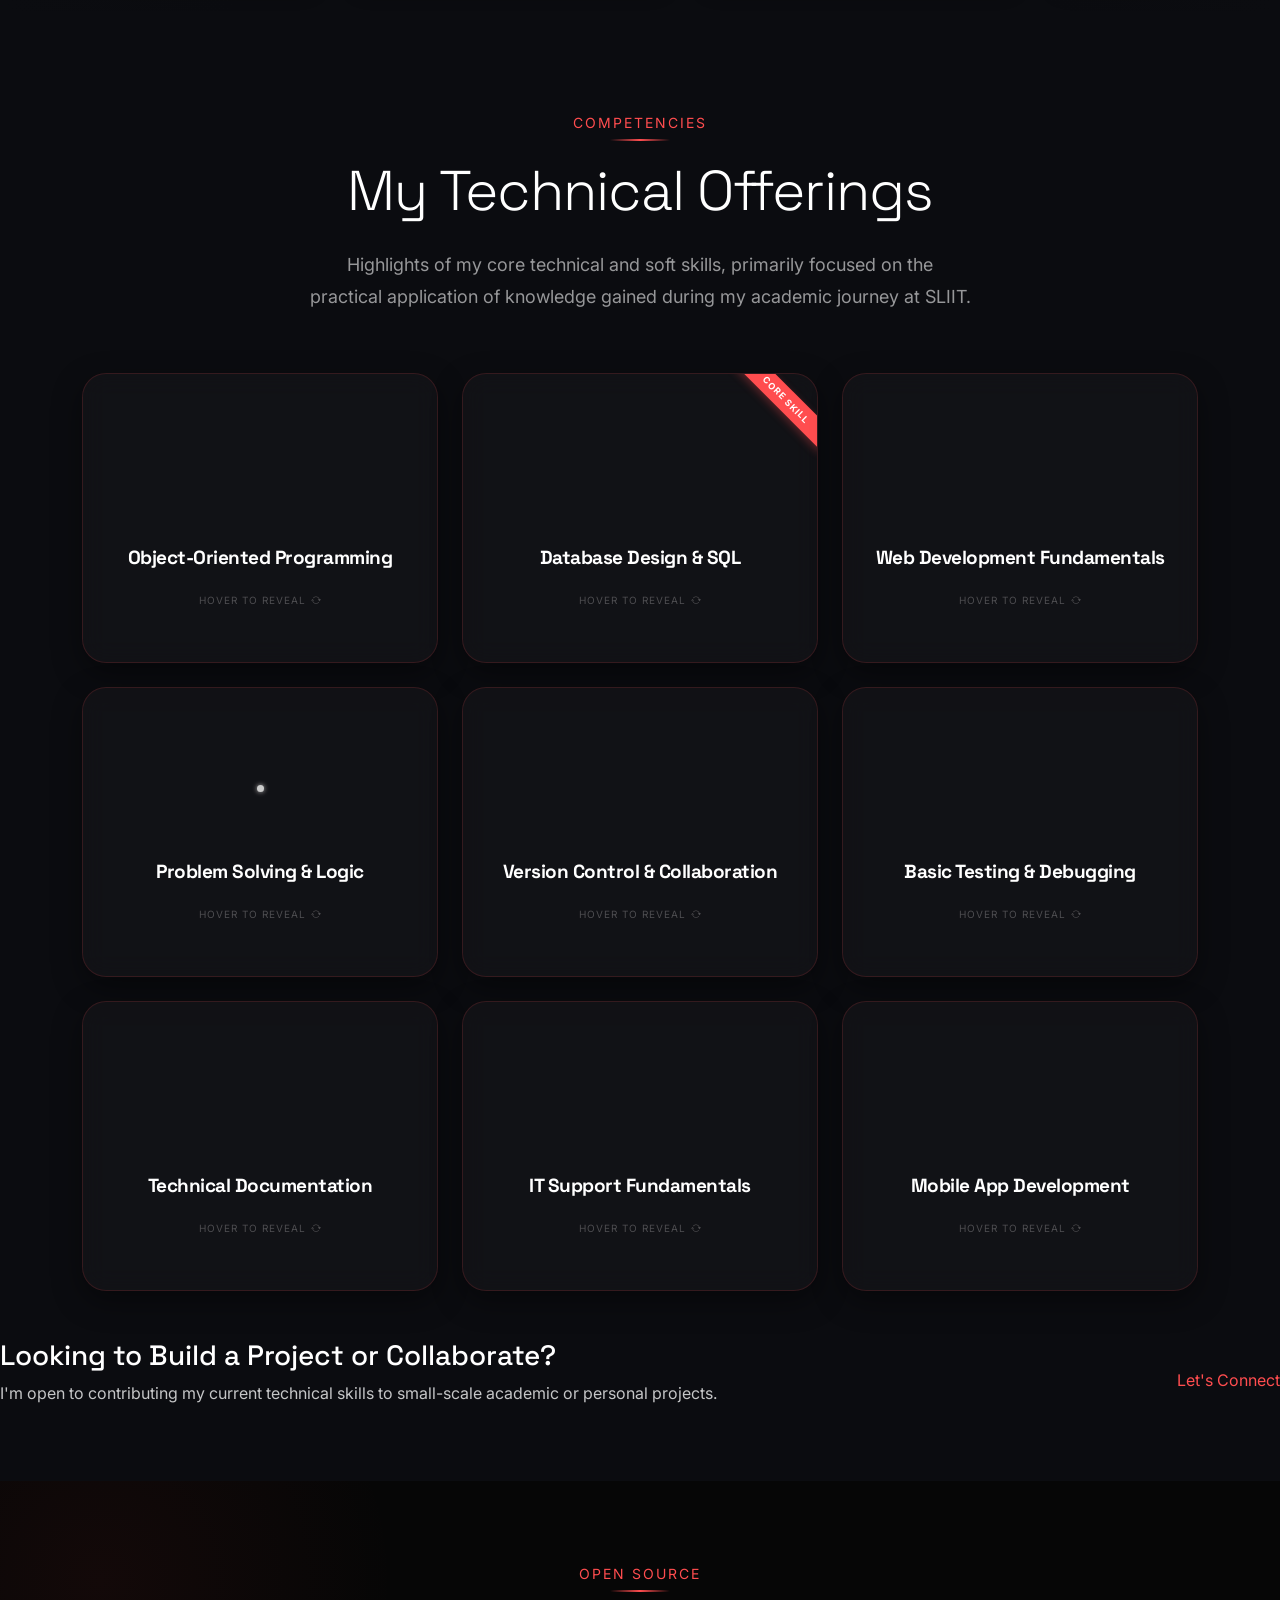
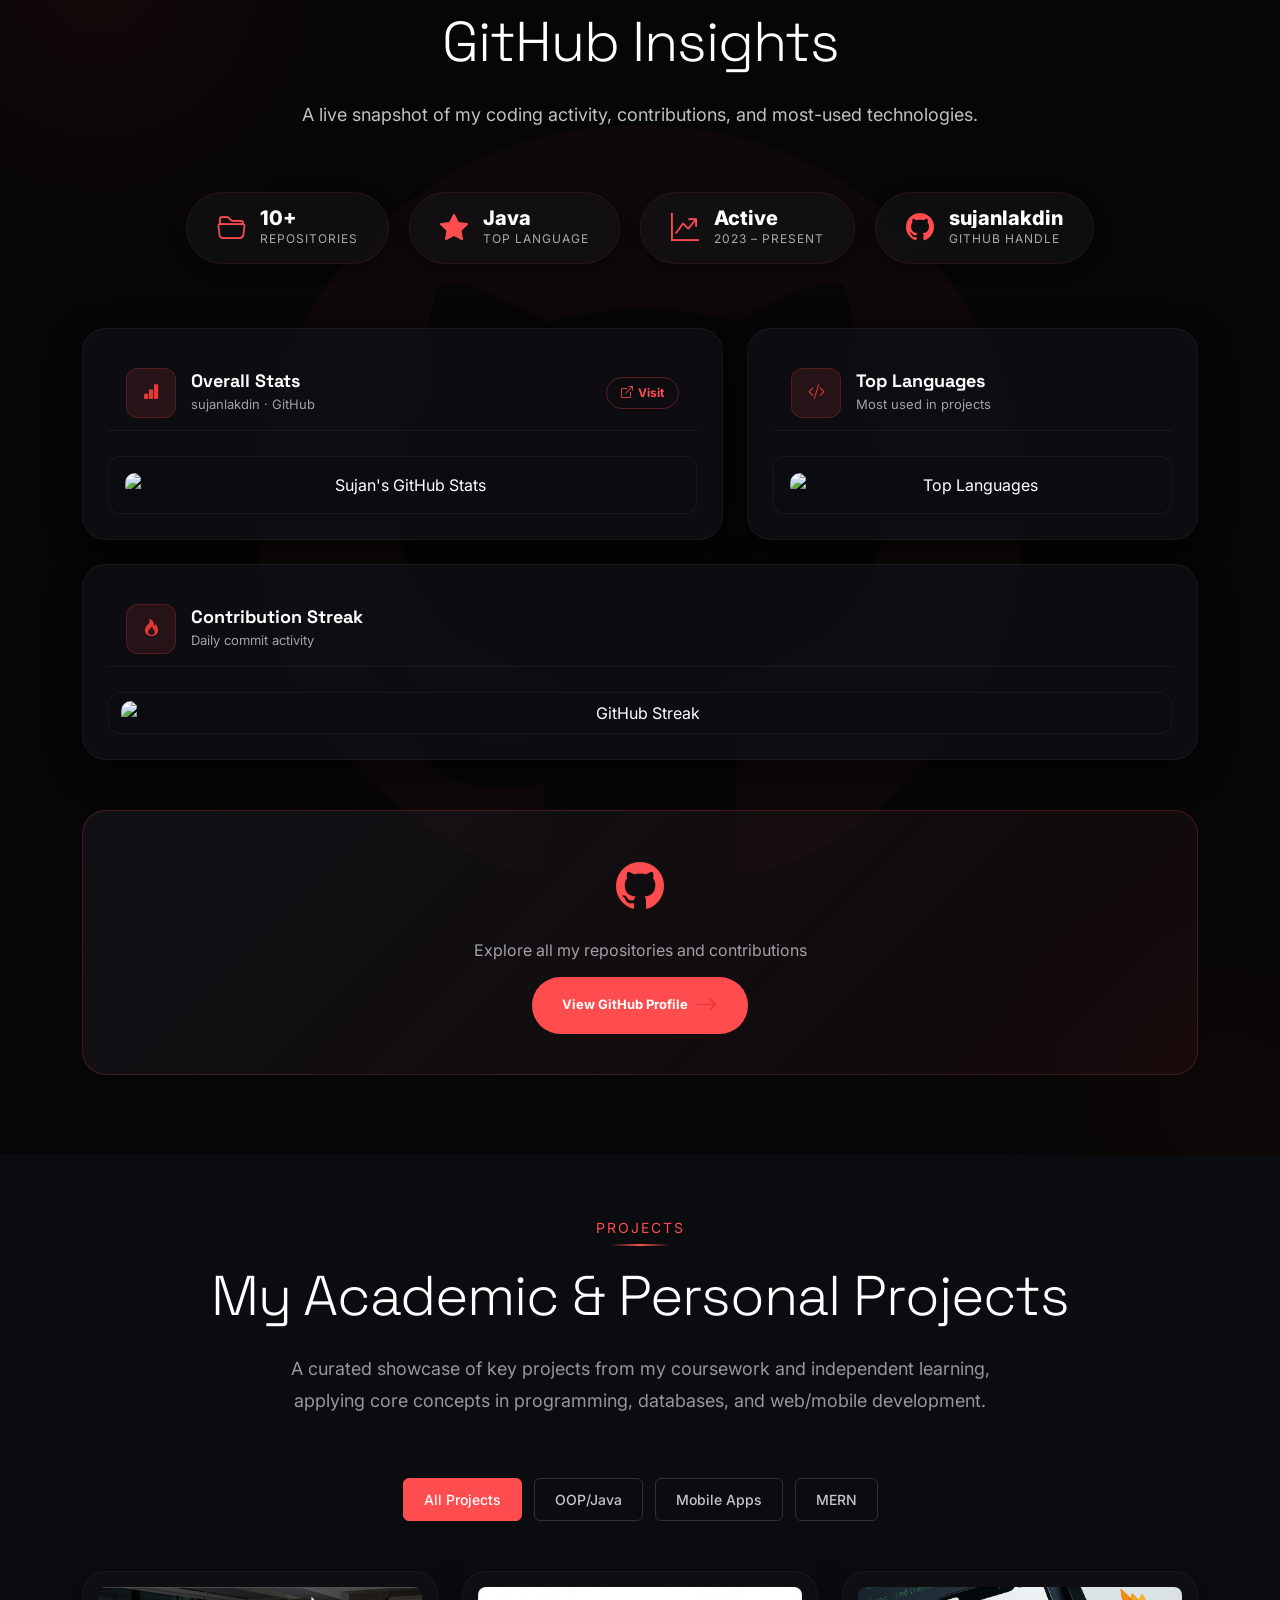
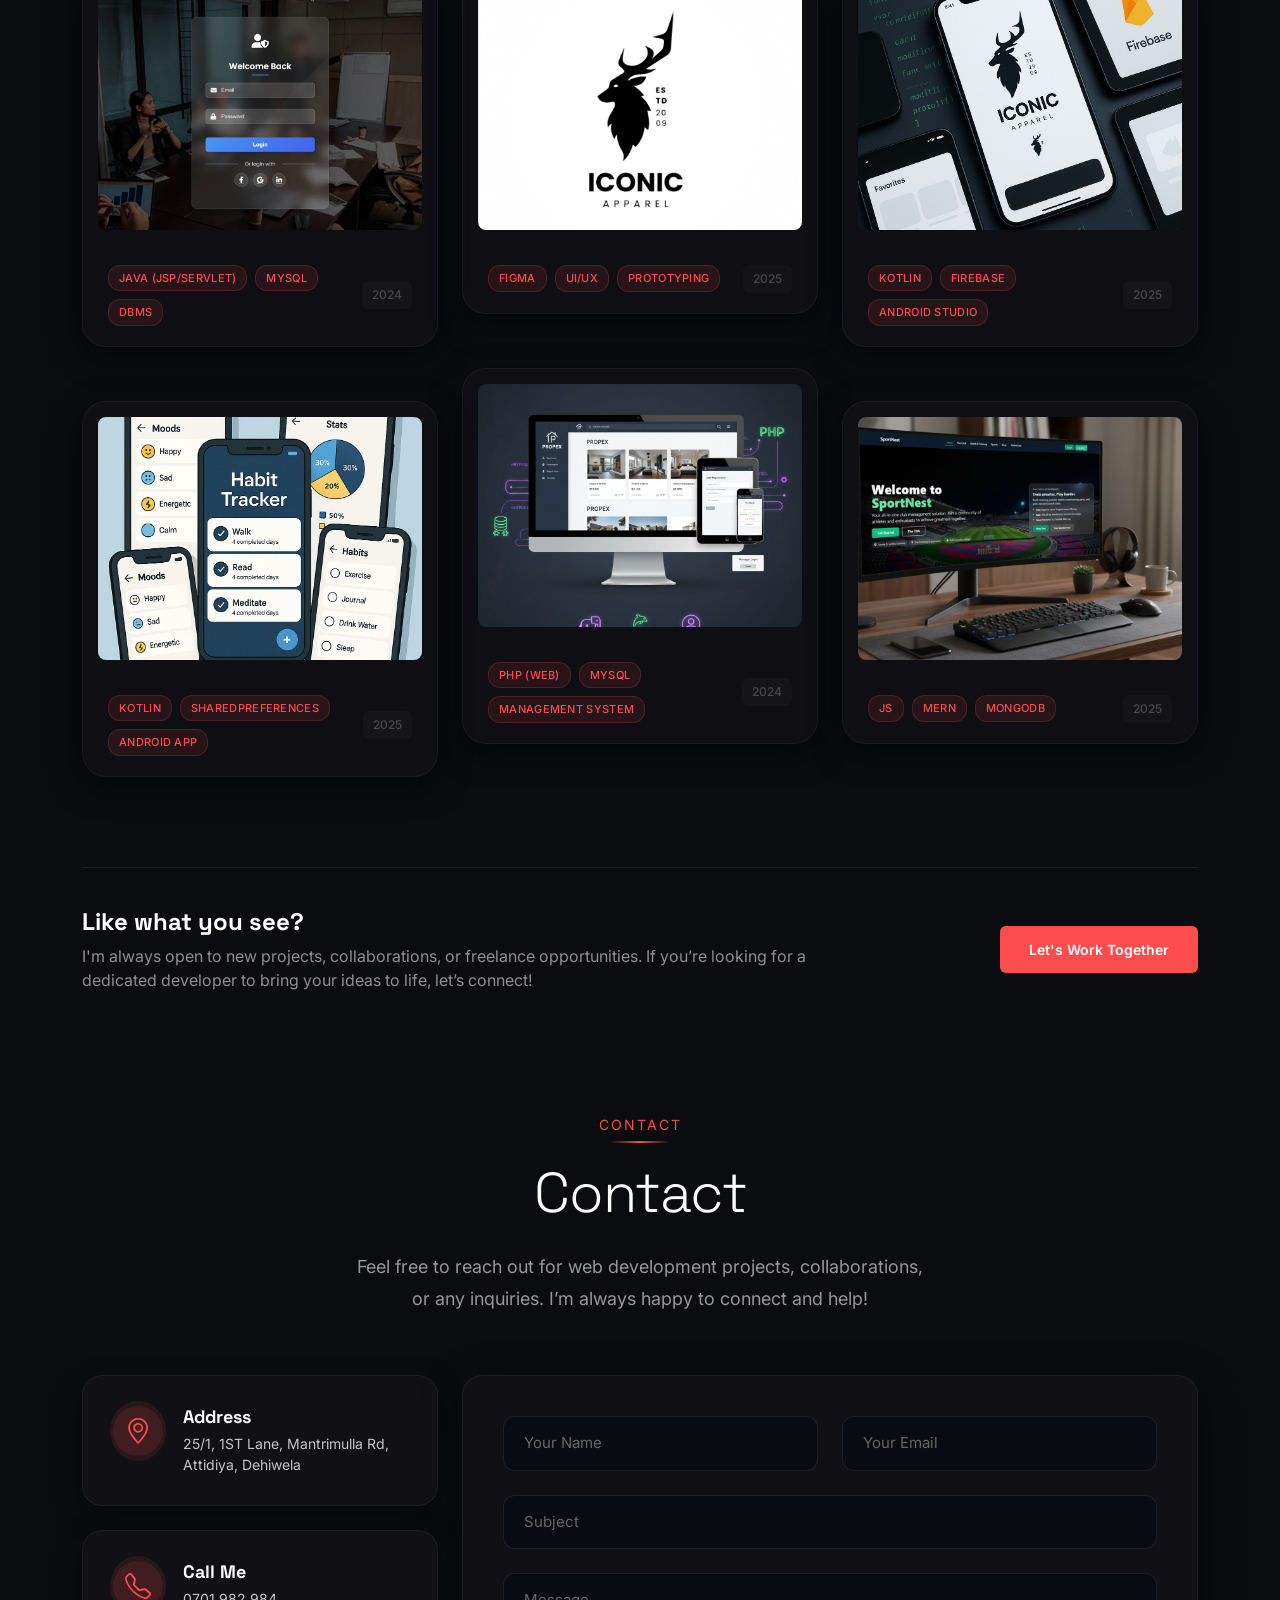
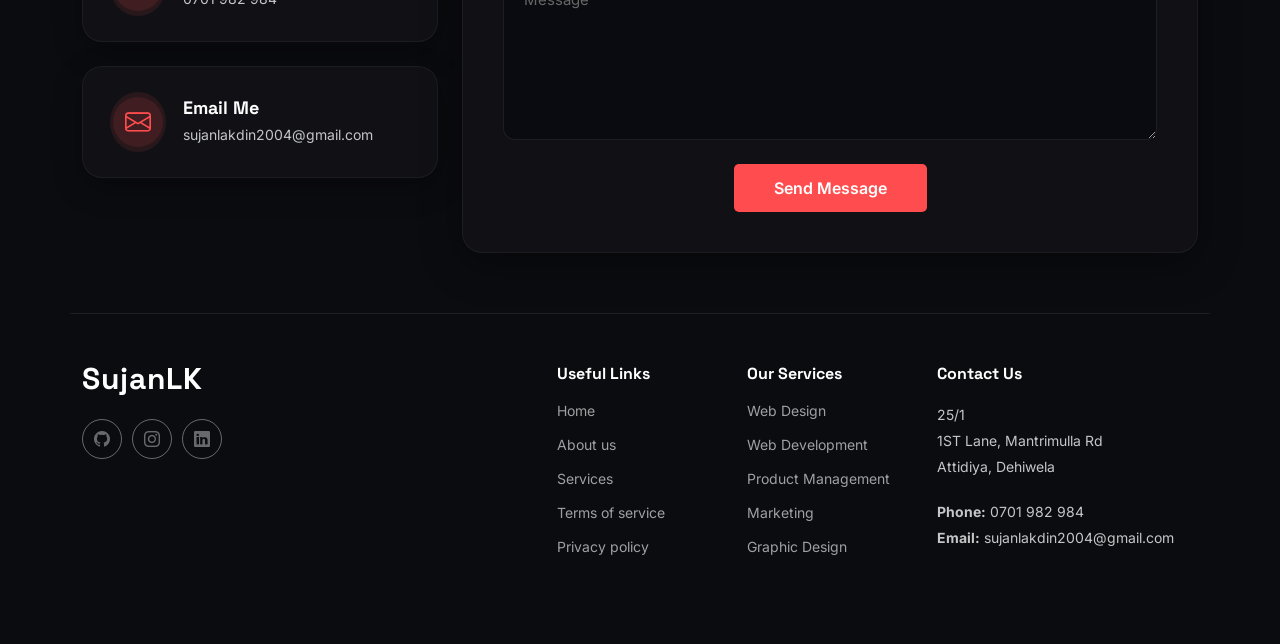
==== commit 5afe3342: "add animations" ====
--- a/index.html
+++ b/index.html
@@ -970,169 +970,348 @@
 
       <div class="container" data-aos="fade-up" data-aos-delay="100">
         <div class="row gy-4">
+          
           <!-- 1. Object-Oriented Programming (OOC/OOP) -->
-          <div class="col-lg-3 col-md-6" data-aos="zoom-in" data-aos-delay="100">
-            <div class="service-item">
-              <div class="icon-wrapper">
-                <i class="bi bi-cpu"></i> <!-- New Icon -->
-              </div>
-              <h4>Object-Oriented Programming</h4>
-              <p>
-                Develop reliable console or desktop applications using core OOP
-                principles (Inheritance, Polymorphism) primarily in Java/C++.
-              </p>
-              <a href="#portfolio" class="read-more">
-                <span>View Projects</span>
-                <i class="bi bi-arrow-right"></i>
-              </a>
-            </div>
-          </div>
-
-          <!-- 2. Database Management (Featured) -->
-          <div class="col-lg-3 col-md-6" data-aos="zoom-in" data-aos-delay="200">
-            <div class="service-item featured">
-              <div class="featured-tag">Core Skill</div>
-              <div class="icon-wrapper">
-                <i class="bi bi-database"></i> <!-- New Icon -->
-              </div>
-              <h4>Database Design & SQL</h4>
-              <p>
-                Design and implement relational database models (ER diagrams, SQL
-                queries) using MySQL or other standard database systems.
-              </p>
-              <a href="#portfolio" class="read-more">
-                <span>View Projects</span>
-                <i class="bi bi-arrow-right"></i>
-              </a>
+          <div class="col-lg-4 col-md-6" data-aos="zoom-in" data-aos-delay="100">
+            <div class="flip-card">
+              <div class="flip-card-inner">
+                <!-- Front Side -->
+                <div class="flip-card-front">
+                  <div class="card-planet-container">
+                    <div class="planet-node planet-sun">
+                      <div class="planet-sphere">
+                        <div class="planet-surface"></div>
+                      </div>
+                    </div>
+                  </div>
+                  <h4>Object-Oriented Programming</h4>
+                  <div class="flip-hint">
+                    <span>Hover to reveal</span>
+                    <i class="bi bi-arrow-repeat"></i>
+                  </div>
+                </div>
+                <!-- Back Side -->
+                <div class="flip-card-back">
+                  <div class="icon-wrapper" style="margin-bottom: 15px;">
+                    <i class="bi bi-cpu"></i>
+                  </div>
+                  <p>
+                    Develop reliable console or desktop applications using core OOP
+                    principles (Inheritance, Polymorphism) primarily in Java/C++.
+                  </p>
+                  <a href="#portfolio" class="read-more">
+                    <span>View Projects</span>
+                    <i class="bi bi-arrow-right"></i>
+                  </a>
+                </div>
+              </div>
+            </div>
+          </div>
+
+          <!-- 2. Database Design & SQL -->
+          <div class="col-lg-4 col-md-6" data-aos="zoom-in" data-aos-delay="200">
+            <div class="flip-card">
+              <div class="flip-card-inner">
+                <!-- Front Side -->
+                <div class="flip-card-front">
+                  <div class="featured-tag">Core Skill</div>
+                  <div class="card-planet-container">
+                    <div class="planet-node planet-mercury">
+                      <div class="planet-sphere">
+                        <div class="planet-surface"></div>
+                      </div>
+                    </div>
+                  </div>
+                  <h4>Database Design & SQL</h4>
+                  <div class="flip-hint">
+                    <span>Hover to reveal</span>
+                    <i class="bi bi-arrow-repeat"></i>
+                  </div>
+                </div>
+                <!-- Back Side -->
+                <div class="flip-card-back">
+                  <div class="icon-wrapper" style="margin-bottom: 15px;">
+                    <i class="bi bi-database"></i>
+                  </div>
+                  <p>
+                    Design and implement relational database models (ER diagrams, SQL
+                    queries) using MySQL or other standard database systems.
+                  </p>
+                  <a href="#portfolio" class="read-more">
+                    <span>View Projects</span>
+                    <i class="bi bi-arrow-right"></i>
+                  </a>
+                </div>
+              </div>
             </div>
           </div>
 
           <!-- 3. Web Development Fundamentals -->
-          <div class="col-lg-3 col-md-6" data-aos="zoom-in" data-aos-delay="300">
-            <div class="service-item">
-              <div class="icon-wrapper">
-                <i class="bi bi-code-slash"></i>
-              </div>
-              <h4>Web Development Fundamentals</h4>
-              <p>
-                Build responsive, static websites using foundational technologies:
-                HTML5, CSS3, and basic vanilla JavaScript.
-              </p>
-              <a href="#portfolio" class="read-more">
-                <span>View Projects</span>
-                <i class="bi bi-arrow-right"></i>
-              </a>
-            </div>
-          </div>
-
-          <!-- 4. Problem Solving & Algorithms -->
-          <div class="col-lg-3 col-md-6" data-aos="zoom-in" data-aos-delay="400">
-            <div class="service-item">
-              <div class="icon-wrapper">
-                <i class="bi bi-puzzle"></i> <!-- New Icon -->
-              </div>
-              <h4>Problem Solving & Logic</h4>
-              <p>
-                Applying analytical and algorithmic thinking to solve logical and
-                computational problems efficiently.
-              </p>
-              <a href="#resume" class="read-more">
-                <span>View Skills</span>
-                <i class="bi bi-arrow-right"></i>
-              </a>
-            </div>
-          </div>
-
-          <!-- 5. Version Control (Git) -->
-          <div class="col-lg-3 col-md-6" data-aos="zoom-in" data-aos-delay="100">
-            <div class="service-item">
-              <div class="icon-wrapper">
-                <i class="bi bi-git"></i> <!-- New Icon -->
-              </div>
-              <h4>Version Control & Collaboration</h4>
-              <p>
-                Proficient in using Git and GitHub for collaborative development, code
-                management, and tracking project changes.
-              </p>
-              <a href="https://github.com/sujanlakdin" class="read-more">
-                <span>Visit GitHub</span>
-                <i class="bi bi-arrow-right"></i>
-              </a>
-            </div>
-          </div>
-
-          <!-- 6. Technical Documentation -->
-          <div class="col-lg-3 col-md-6" data-aos="zoom-in" data-aos-delay="200">
-            <div class="service-item">
-              <div class="icon-wrapper">
-                <i class="bi bi-journal-text"></i> <!-- New Icon -->
-              </div>
-              <h4>Technical Documentation</h4>
-              <p>
-                Ability to create clear and concise system analysis reports, design
-                specifications, and user manuals for academic projects.
-              </p>
-              <a href="#portfolio" class="read-more">
-                <span>View Examples</span>
-                <i class="bi bi-arrow-right"></i>
-              </a>
-            </div>
-          </div>
-
-          <!-- 7. Basic Testing & Debugging -->
-          <div class="col-lg-3 col-md-6" data-aos="zoom-in" data-aos-delay="300">
-            <div class="service-item">
-              <div class="icon-wrapper">
-                <i class="bi bi-bug"></i> <!-- New Icon -->
-              </div>
-              <h4>Basic Testing & Debugging</h4>
-              <p>
-                Experience with basic unit testing and systematic debugging to ensure
-                the functionality and reliability of developed code.
-              </p>
-              <a href="#contact" class="read-more">
-                <span>Contact for Work</span>
-                <i class="bi bi-arrow-right"></i>
-              </a>
+          <div class="col-lg-4 col-md-6" data-aos="zoom-in" data-aos-delay="300">
+            <div class="flip-card">
+              <div class="flip-card-inner">
+                <!-- Front Side -->
+                <div class="flip-card-front">
+                  <div class="card-planet-container">
+                    <div class="planet-node planet-venus">
+                      <div class="planet-sphere">
+                        <div class="planet-surface"></div>
+                      </div>
+                    </div>
+                  </div>
+                  <h4>Web Development Fundamentals</h4>
+                  <div class="flip-hint">
+                    <span>Hover to reveal</span>
+                    <i class="bi bi-arrow-repeat"></i>
+                  </div>
+                </div>
+                <!-- Back Side -->
+                <div class="flip-card-back">
+                  <div class="icon-wrapper" style="margin-bottom: 15px;">
+                    <i class="bi bi-code-slash"></i>
+                  </div>
+                  <p>
+                    Build responsive, static websites using foundational technologies:
+                    HTML5, CSS3, and basic vanilla JavaScript.
+                  </p>
+                  <a href="#portfolio" class="read-more">
+                    <span>View Projects</span>
+                    <i class="bi bi-arrow-right"></i>
+                  </a>
+                </div>
+              </div>
+            </div>
+          </div>
+
+          <!-- 4. Problem Solving & Logic -->
+          <div class="col-lg-4 col-md-6" data-aos="zoom-in" data-aos-delay="400">
+            <div class="flip-card">
+              <div class="flip-card-inner">
+                <!-- Front Side -->
+                <div class="flip-card-front">
+                  <div class="card-planet-container">
+                    <div class="planet-node planet-earth">
+                      <div class="moon-orbit">
+                        <div class="moon-body"></div>
+                      </div>
+                      <div class="planet-sphere">
+                        <div class="planet-surface"></div>
+                      </div>
+                    </div>
+                  </div>
+                  <h4>Problem Solving & Logic</h4>
+                  <div class="flip-hint">
+                    <span>Hover to reveal</span>
+                    <i class="bi bi-arrow-repeat"></i>
+                  </div>
+                </div>
+                <!-- Back Side -->
+                <div class="flip-card-back">
+                  <div class="icon-wrapper" style="margin-bottom: 15px;">
+                    <i class="bi bi-puzzle"></i>
+                  </div>
+                  <p>
+                    Applying analytical and algorithmic thinking to solve logical and
+                    computational problems efficiently.
+                  </p>
+                  <a href="#resume" class="read-more">
+                    <span>View Skills</span>
+                    <i class="bi bi-arrow-right"></i>
+                  </a>
+                </div>
+              </div>
+            </div>
+          </div>
+
+          <!-- 5. Version Control & Collaboration -->
+          <div class="col-lg-4 col-md-6" data-aos="zoom-in" data-aos-delay="100">
+            <div class="flip-card">
+              <div class="flip-card-inner">
+                <!-- Front Side -->
+                <div class="flip-card-front">
+                  <div class="card-planet-container">
+                    <div class="planet-node planet-mars">
+                      <div class="planet-sphere">
+                        <div class="planet-surface"></div>
+                      </div>
+                    </div>
+                  </div>
+                  <h4>Version Control & Collaboration</h4>
+                  <div class="flip-hint">
+                    <span>Hover to reveal</span>
+                    <i class="bi bi-arrow-repeat"></i>
+                  </div>
+                </div>
+                <!-- Back Side -->
+                <div class="flip-card-back">
+                  <div class="icon-wrapper" style="margin-bottom: 15px;">
+                    <i class="bi bi-git"></i>
+                  </div>
+                  <p>
+                    Proficient in using Git and GitHub for collaborative development, code
+                    management, and tracking project changes.
+                  </p>
+                  <a href="https://github.com/sujanlakdin" class="read-more">
+                    <span>Visit GitHub</span>
+                    <i class="bi bi-arrow-right"></i>
+                  </a>
+                </div>
+              </div>
+            </div>
+          </div>
+
+          <!-- 6. Basic Testing & Debugging -->
+          <div class="col-lg-4 col-md-6" data-aos="zoom-in" data-aos-delay="200">
+            <div class="flip-card">
+              <div class="flip-card-inner">
+                <!-- Front Side -->
+                <div class="flip-card-front">
+                  <div class="card-planet-container">
+                    <div class="planet-node planet-jupiter">
+                      <div class="planet-sphere">
+                        <div class="planet-surface" style="background: repeating-linear-gradient(180deg, #cc6633 0px, #cc6633 6px, #ffd1b3 6px, #ffd1b3 12px, #994d00 12px, #994d00 18px, #ffb380 18px, #ffb380 24px);"></div>
+                      </div>
+                    </div>
+                  </div>
+                  <h4>Basic Testing & Debugging</h4>
+                  <div class="flip-hint">
+                    <span>Hover to reveal</span>
+                    <i class="bi bi-arrow-repeat"></i>
+                  </div>
+                </div>
+                <!-- Back Side -->
+                <div class="flip-card-back">
+                  <div class="icon-wrapper" style="margin-bottom: 15px;">
+                    <i class="bi bi-bug"></i>
+                  </div>
+                  <p>
+                    Experience with basic unit testing and systematic debugging to ensure
+                    the functionality and reliability of developed code.
+                  </p>
+                  <a href="#contact" class="read-more">
+                    <span>Contact for Work</span>
+                    <i class="bi bi-arrow-right"></i>
+                  </a>
+                </div>
+              </div>
+            </div>
+          </div>
+
+          <!-- 7. Technical Documentation -->
+          <div class="col-lg-4 col-md-6" data-aos="zoom-in" data-aos-delay="300">
+            <div class="flip-card">
+              <div class="flip-card-inner">
+                <!-- Front Side -->
+                <div class="flip-card-front">
+                  <div class="card-planet-container">
+                    <div class="planet-node planet-saturn">
+                      <div class="saturn-ring-back"></div>
+                      <div class="planet-sphere">
+                        <div class="planet-surface"></div>
+                      </div>
+                      <div class="saturn-ring-front"></div>
+                    </div>
+                  </div>
+                  <h4>Technical Documentation</h4>
+                  <div class="flip-hint">
+                    <span>Hover to reveal</span>
+                    <i class="bi bi-arrow-repeat"></i>
+                  </div>
+                </div>
+                <!-- Back Side -->
+                <div class="flip-card-back">
+                  <div class="icon-wrapper" style="margin-bottom: 15px;">
+                    <i class="bi bi-journal-text"></i>
+                  </div>
+                  <p>
+                    Ability to create clear and concise system analysis reports, design
+                    specifications, and user manuals for academic projects.
+                  </p>
+                  <a href="#portfolio" class="read-more">
+                    <span>View Examples</span>
+                    <i class="bi bi-arrow-right"></i>
+                  </a>
+                </div>
+              </div>
             </div>
           </div>
 
           <!-- 8. IT Support Fundamentals -->
-          <div class="col-lg-3 col-md-6" data-aos="zoom-in" data-aos-delay="400">
-            <div class="service-item">
-              <div class="icon-wrapper">
-                <i class="bi bi-headset"></i> <!-- New Icon -->
-              </div>
-              <h4>IT Support Fundamentals</h4>
-              <p>
-                Foundational knowledge in hardware, networking, and troubleshooting
-                basic IT issues (as a general IT student skill).
-              </p>
-              <a href="#contact" class="read-more">
-                <span>Contact for Work</span>
-                <i class="bi bi-arrow-right"></i>
-              </a>
-            </div>
-          </div>
-        </div>
-
-
-        <!-- 8. IT Support Fundamentals -->
-        <div class="col-lg-3 col-md-6" data-aos="zoom-in" data-aos-delay="400">
-          <div class="service-item">
-            <div class="icon-wrapper">
-              <i class="bi bi-headset"></i> <!-- New Icon -->
-            </div>
-            <h4>Mobile App development</h4>
-            <p>
-              Developing basic Android applications using <b>Kotlin</b> for the frontend
-              and <b>Google Firebase</b> for real-time database and authentication.
-            </p>
-            <a href="#contact" class="read-more">
-              <span>Contact for Work</span>
-              <i class="bi bi-arrow-right"></i>
-            </a>
-          </div>
+          <div class="col-lg-4 col-md-6" data-aos="zoom-in" data-aos-delay="400">
+            <div class="flip-card">
+              <div class="flip-card-inner">
+                <!-- Front Side -->
+                <div class="flip-card-front">
+                  <div class="card-planet-container">
+                    <div class="planet-node planet-uranus">
+                      <div class="uranus-ring-back"></div>
+                      <div class="planet-sphere">
+                        <div class="planet-surface"></div>
+                      </div>
+                      <div class="uranus-ring-front"></div>
+                    </div>
+                  </div>
+                  <h4>IT Support Fundamentals</h4>
+                  <div class="flip-hint">
+                    <span>Hover to reveal</span>
+                    <i class="bi bi-arrow-repeat"></i>
+                  </div>
+                </div>
+                <!-- Back Side -->
+                <div class="flip-card-back">
+                  <div class="icon-wrapper" style="margin-bottom: 15px;">
+                    <i class="bi bi-headset"></i>
+                  </div>
+                  <p>
+                    Foundational knowledge in hardware, networking, and troubleshooting
+                    basic IT issues (as a general IT student skill).
+                  </p>
+                  <a href="#contact" class="read-more">
+                    <span>Contact for Work</span>
+                    <i class="bi bi-arrow-right"></i>
+                  </a>
+                </div>
+              </div>
+            </div>
+          </div>
+
+          <!-- 9. Mobile App Development -->
+          <div class="col-lg-4 col-md-6" data-aos="zoom-in" data-aos-delay="400">
+            <div class="flip-card">
+              <div class="flip-card-inner">
+                <!-- Front Side -->
+                <div class="flip-card-front">
+                  <div class="card-planet-container">
+                    <div class="planet-node planet-neptune">
+                      <div class="planet-sphere">
+                        <div class="planet-surface"></div>
+                      </div>
+                    </div>
+                  </div>
+                  <h4>Mobile App Development</h4>
+                  <div class="flip-hint">
+                    <span>Hover to reveal</span>
+                    <i class="bi bi-arrow-repeat"></i>
+                  </div>
+                </div>
+                <!-- Back Side -->
+                <div class="flip-card-back">
+                  <div class="icon-wrapper" style="margin-bottom: 15px;">
+                    <i class="bi bi-phone"></i>
+                  </div>
+                  <p>
+                    Developing basic Android applications using <b>Kotlin</b> for the frontend
+                    and <b>Google Firebase</b> for real-time database and authentication.
+                  </p>
+                  <a href="#contact" class="read-more">
+                    <span>Contact for Work</span>
+                    <i class="bi bi-arrow-right"></i>
+                  </a>
+                </div>
+              </div>
+            </div>
+          </div>
+
         </div>
       </div>
       <!-- Call to Action (CTA) Box -->
--- a/assets/css/main.css
+++ b/assets/css/main.css
@@ -1,6370 +1,6751 @@
-@charset "UTF-8";
-
-/*--------------------------------------------------------------
-# Font & Color Variables
---------------------------------------------------------------*/
-/* Fonts */
-:root {
-  --default-font: "Inter", system-ui, -apple-system, sans-serif;
-  --heading-font: "Space Grotesk", sans-serif;
-  --nav-font: "Inter", sans-serif;
-}
-
-/* Global Colors - Deep Space Background with Premium Red Accent */
-:root { 
-  --background-color: #0b0c10; /* Deep space background */
-  --default-color: #c5c6c7; /* Soft grey text */
-  --heading-color: #ffffff; /* Crisp white headings */
-  --accent-color: #ff4d4f; /* Vibrant Red */
-  --accent-secondary: #cc0000; /* Darker Red for gradients */
-  --surface-color: rgba(31, 40, 51, 0.4); /* Glassmorphism surface */
-  --surface-border: rgba(255, 77, 79, 0.15); /* Subtle reddish glass borders */
-  --contrast-color: #ffffff; /* White text on red elements */
-}
-
-/* Nav Menu Colors - The following color variables are used specifically for the navigation menu. They are separate from the global colors to allow for more customization options */
-:root {
-  --nav-color: #c5c6c7;  /* The default color of the main navmenu links */
-  --nav-hover-color: #ff4d4f; /* Applied to main navmenu links when they are hovered over or active */
-  --nav-mobile-background-color: rgba(11, 12, 16, 0.95); /* Used as the background color for mobile navigation menu with blur */
-  --nav-dropdown-background-color: rgba(31, 40, 51, 0.95); /* Used as the background color for dropdown items */
-  --nav-dropdown-color: #c5c6c7; /* Used for navigation links of the dropdown items in the navigation menu. */
-  --nav-dropdown-hover-color: #ff4d4f; /* Similar to --nav-hover-color, this color is applied to dropdown navigation links when they are hovered over. */
-}
-
-/* Color Presets - These classes override global colors when applied to any section or element, providing reuse of the sam color scheme. */
-
-.light-background {
-  --background-color: rgba(41, 41, 41, 0.8);
-  --surface-color: #484848;
-}
-
-.dark-background {
-  --background-color: #060606;
-  --default-color: #ffffff;
-  --heading-color: #ffffff;
-  --surface-color: #252525;
-  --contrast-color: #ffffff;
-}
-
-/* Smooth scroll */
-:root {
-  scroll-behavior: smooth;
-}
-
-/*--------------------------------------------------------------
-# General Styling & Shared Classes
---------------------------------------------------------------*/
-body {
-  color: var(--default-color);
-  background-color: var(--background-color);
-  font-family: var(--default-font);
-}
-
-a {
-  color: var(--accent-color);
-  text-decoration: none;
-  transition: 0.3s;
-}
-
-a:hover {
-  color: color-mix(in srgb, var(--accent-color), transparent 25%);
-  text-decoration: none;
-}
-
-h1,
-h2,
-h3,
-h4,
-h5,
-h6 {
-  color: var(--heading-color);
-  font-family: var(--heading-font);
-}
-
-/* PHP Email Form Messages
-------------------------------*/
-.php-email-form .error-message {
-  display: none;
-  background: #df1529;
-  color: #ffffff;
-  text-align: left;
-  padding: 15px;
-  margin-bottom: 24px;
-  font-weight: 600;
-}
-
-.php-email-form .sent-message {
-  display: none;
-  color: #ffffff;
-  background: #059652;
-  text-align: center;
-  padding: 15px;
-  margin-bottom: 24px;
-  font-weight: 600;
-}
-
-.php-email-form .loading {
-  display: none;
-  background: var(--surface-color);
-  text-align: center;
-  padding: 15px;
-  margin-bottom: 24px;
-}
-
-.php-email-form .loading:before {
-  content: "";
-  display: inline-block;
-  border-radius: 50%;
-  width: 24px;
-  height: 24px;
-  margin: 0 10px -6px 0;
-  border: 3px solid var(--accent-color);
-  border-top-color: var(--surface-color);
-  animation: php-email-form-loading 1s linear infinite;
-}
-
-@keyframes php-email-form-loading {
-  0% {
-    transform: rotate(0deg);
-  }
-
-  100% {
-    transform: rotate(360deg);
-  }
-}
-
-/*--------------------------------------------------------------
-# Global Header
---------------------------------------------------------------*/
-.header {
-  --heading-color: #ffffff;
-  color: var(--default-color);
-  background-color: var(--background-color);
-  padding: 15px 0;
-  transition: all 0.5s;
-  z-index: 997;
-}
-
-.header .logo {
-  line-height: 1;
-}
-
-.header .logo img {
-  max-height: 36px;
-  margin-right: 8px;
-}
-
-.header .logo h1 {
-  font-size: 30px;
-  margin: 0;
-  font-weight: 400;
-  color: var(--heading-color);
-}
-
-.header .btn-getstarted,
-.header .btn-getstarted:focus {
-  color: var(--contrast-color);
-  background: var(--accent-color);
-  font-size: 14px;
-  padding: 8px 25px;
-  margin: 0 0 0 30px;
-  border-radius: 50px;
-  transition: 0.3s;
-}
-
-.header .btn-getstarted:hover,
-.header .btn-getstarted:focus:hover {
-  color: var(--contrast-color);
-  background: color-mix(in srgb, var(--accent-color), transparent 15%);
-}
-
-@media (max-width: 1200px) {
-  .header .logo {
-    order: 1;
-  }
-
-  .header .btn-getstarted {
-    order: 2;
-    margin: 0 15px 0 0;
-    padding: 6px 15px;
-  }
-
-  .header .navmenu {
-    order: 3;
-  }
-}
-
-.scrolled .header {
-  box-shadow: 0px 0 18px rgba(0, 0, 0, 0.1);
-}
-
-/* Global Header on Scroll
-------------------------------*/
-.scrolled .header {
-  --background-color: rgba(20, 20, 20, 0.8);
-}
-
-/* Index Page Header
-------------------------------*/
-.index-page .header {
-  --background-color: rgba(255, 255, 255, 0);
-}
-
-/* Index Page Header on Scroll
-------------------------------*/
-.index-page.scrolled .header {
-  --background-color: rgba(20, 20, 20, 0.8);
-}
-
-/*--------------------------------------------------------------
-# Navigation Menu
---------------------------------------------------------------*/
-/* Navmenu - Desktop */
-@media (min-width: 1200px) {
-  .navmenu {
-    padding: 0;
-  }
-
-  .navmenu ul {
-    margin: 0;
-    padding: 0;
-    display: flex;
-    list-style: none;
-    align-items: center;
-  }
-
-  .navmenu li {
-    position: relative;
-  }
-
-  .navmenu a,
-  .navmenu a:focus {
-    color: var(--nav-color);
-    padding: 18px 15px;
-    font-size: 16px;
-    font-family: var(--nav-font);
-    font-weight: 600;
-    display: flex;
-    align-items: center;
-    justify-content: space-between;
-    white-space: nowrap;
-    transition: 0.3s;
-  }
-
-  .navmenu a i,
-  .navmenu a:focus i {
-    font-size: 12px;
-    line-height: 0;
-    margin-left: 5px;
-    transition: 0.3s;
-  }
-
-  .navmenu li:last-child a {
-    padding-right: 0;
-  }
-
-  .navmenu li:hover>a,
-  .navmenu .active,
-  .navmenu .active:focus {
-    color: var(--nav-hover-color);
-  }
-
-  .navmenu .dropdown ul {
-    margin: 0;
-    padding: 10px 0;
-    background: var(--nav-dropdown-background-color);
-    display: block;
-    position: absolute;
-    visibility: hidden;
-    left: 14px;
-    top: 130%;
-    opacity: 0;
-    transition: 0.3s;
-    border-radius: 4px;
-    z-index: 99;
-    box-shadow: 0px 0px 30px rgba(0, 0, 0, 0.1);
-  }
-
-  .navmenu .dropdown ul li {
-    min-width: 200px;
-  }
-
-  .navmenu .dropdown ul a {
-    padding: 10px 20px;
-    font-size: 15px;
-    text-transform: none;
-    color: var(--nav-dropdown-color);
-  }
-
-  .navmenu .dropdown ul a i {
-    font-size: 12px;
-  }
-
-  .navmenu .dropdown ul a:hover,
-  .navmenu .dropdown ul .active:hover,
-  .navmenu .dropdown ul li:hover>a {
-    color: var(--nav-dropdown-hover-color);
-  }
-
-  .navmenu .dropdown:hover>ul {
-    opacity: 1;
-    top: 100%;
-    visibility: visible;
-  }
-
-  .navmenu .dropdown .dropdown ul {
-    top: 0;
-    left: -90%;
-    visibility: hidden;
-  }
-
-  .navmenu .dropdown .dropdown:hover>ul {
-    opacity: 1;
-    top: 0;
-    left: -100%;
-    visibility: visible;
-  }
-}
-
-/* Navmenu - Mobile */
-@media (max-width: 1199px) {
-  .mobile-nav-toggle {
-    color: var(--nav-color);
-    font-size: 28px;
-    line-height: 0;
-    margin-right: 10px;
-    cursor: pointer;
-    transition: color 0.3s;
-  }
-
-  .navmenu {
-    padding: 0;
-    z-index: 9997;
-  }
-
-  .navmenu ul {
-    display: none;
-    list-style: none;
-    position: absolute;
-    inset: 60px 20px 20px 20px;
-    padding: 10px 0;
-    margin: 0;
-    border-radius: 6px;
-    background-color: var(--nav-mobile-background-color);
-    overflow-y: auto;
-    transition: 0.3s;
-    z-index: 9998;
-    box-shadow: 0px 0px 30px rgba(0, 0, 0, 0.1);
-  }
-
-  .navmenu a,
-  .navmenu a:focus {
-    color: var(--nav-dropdown-color);
-    padding: 10px 20px;
-    font-family: var(--nav-font);
-    font-size: 17px;
-    font-weight: 500;
-    display: flex;
-    align-items: center;
-    justify-content: space-between;
-    white-space: nowrap;
-    transition: 0.3s;
-  }
-
-  .navmenu a i,
-  .navmenu a:focus i {
-    font-size: 12px;
-    line-height: 0;
-    margin-left: 5px;
-    width: 30px;
-    height: 30px;
-    display: flex;
-    align-items: center;
-    justify-content: center;
-    border-radius: 50%;
-    transition: 0.3s;
-    background-color: color-mix(in srgb, var(--accent-color), transparent 90%);
-  }
-
-  .navmenu a i:hover,
-  .navmenu a:focus i:hover {
-    background-color: var(--accent-color);
-    color: var(--contrast-color);
-  }
-
-  .navmenu a:hover,
-  .navmenu .active,
-  .navmenu .active:focus {
-    color: var(--nav-dropdown-hover-color);
-  }
-
-  .navmenu .active i,
-  .navmenu .active:focus i {
-    background-color: var(--accent-color);
-    color: var(--contrast-color);
-    transform: rotate(180deg);
-  }
-
-  .navmenu .dropdown ul {
-    position: static;
-    display: none;
-    z-index: 99;
-    padding: 10px 0;
-    margin: 10px 20px;
-    background-color: var(--nav-dropdown-background-color);
-    border: 1px solid color-mix(in srgb, var(--default-color), transparent 90%);
-    box-shadow: none;
-    transition: all 0.5s ease-in-out;
-  }
-
-  .navmenu .dropdown ul ul {
-    background-color: rgba(33, 37, 41, 0.1);
-  }
-
-  .navmenu .dropdown>.dropdown-active {
-    display: block;
-    background-color: rgba(33, 37, 41, 0.03);
-  }
-
-  .mobile-nav-active {
-    overflow: hidden;
-  }
-
-  .mobile-nav-active .mobile-nav-toggle {
-    color: #fff;
-    position: absolute;
-    font-size: 32px;
-    top: 15px;
-    right: 15px;
-    margin-right: 0;
-    z-index: 9999;
-  }
-
-  .mobile-nav-active .navmenu {
-    position: fixed;
-    overflow: hidden;
-    inset: 0;
-    background: rgba(33, 37, 41, 0.8);
-    transition: 0.3s;
-  }
-
-  .mobile-nav-active .navmenu>ul {
-    display: block;
-  }
-}
-
-/*--------------------------------------------------------------
-# Global Footer
---------------------------------------------------------------*/
-.footer {
-  color: var(--default-color);
-  background-color: var(--background-color);
-  font-size: 14px;
-  padding-bottom: 50px;
-  position: relative;
-}
-
-.footer .footer-top {
-  padding-top: 50px;
-  border-top: 1px solid color-mix(in srgb, var(--default-color), transparent 90%);
-}
-
-.footer .footer-about .logo {
-  line-height: 1;
-  margin-bottom: 25px;
-}
-
-.footer .footer-about .logo img {
-  max-height: 40px;
-  margin-right: 6px;
-}
-
-.footer .footer-about .logo span {
-  color: var(--heading-color);
-  font-size: 30px;
-  font-weight: 700;
-  letter-spacing: 1px;
-  font-family: var(--heading-font);
-}
-
-.footer .footer-about p {
-  font-size: 14px;
-  font-family: var(--heading-font);
-}
-
-.footer .social-links a {
-  display: flex;
-  align-items: center;
-  justify-content: center;
-  width: 40px;
-  height: 40px;
-  border-radius: 50%;
-  border: 1px solid color-mix(in srgb, var(--default-color), transparent 50%);
-  font-size: 16px;
-  color: color-mix(in srgb, var(--default-color), transparent 50%);
-  margin-right: 10px;
-  transition: 0.3s;
-}
-
-.footer .social-links a:hover {
-  color: var(--accent-color);
-  border-color: var(--accent-color);
-}
-
-.footer h4 {
-  font-size: 16px;
-  font-weight: bold;
-  position: relative;
-  padding-bottom: 12px;
-}
-
-.footer .footer-links {
-  margin-bottom: 30px;
-}
-
-.footer .footer-links ul {
-  list-style: none;
-  padding: 0;
-  margin: 0;
-}
-
-.footer .footer-links ul i {
-  padding-right: 2px;
-  font-size: 12px;
-  line-height: 0;
-}
-
-.footer .footer-links ul li {
-  padding: 10px 0;
-  display: flex;
-  align-items: center;
-}
-
-.footer .footer-links ul li:first-child {
-  padding-top: 0;
-}
-
-.footer .footer-links ul a {
-  color: color-mix(in srgb, var(--default-color), transparent 20%);
-  display: inline-block;
-  line-height: 1;
-}
-
-.footer .footer-links ul a:hover {
-  color: var(--accent-color);
-}
-
-.footer .footer-contact p {
-  margin-bottom: 5px;
-}
-
-.footer .copyright {
-  padding-top: 25px;
-  padding-bottom: 25px;
-  background-color: color-mix(in srgb, var(--default-color), transparent 95%);
-}
-
-.footer .copyright p {
-  margin-bottom: 0;
-}
-
-.footer .credits {
-  margin-top: 6px;
-  font-size: 13px;
-}
-
-/*--------------------------------------------------------------
-# Preloader
---------------------------------------------------------------*/
-#preloader {
-  position: fixed;
-  inset: 0;
-  z-index: 999999;
-  overflow: hidden;
-  background: var(--background-color);
-  transition: all 0.6s ease-out;
-}
-
-#preloader:before {
-  content: "";
-  position: fixed;
-  top: calc(50% - 30px);
-  left: calc(50% - 30px);
-  border: 6px solid #ffffff;
-  border-color: var(--accent-color) transparent var(--accent-color) transparent;
-  border-radius: 50%;
-  width: 60px;
-  height: 60px;
-  animation: animate-preloader 1.5s linear infinite;
-}
-
-@keyframes animate-preloader {
-  0% {
-    transform: rotate(0deg);
-  }
-
-  100% {
-    transform: rotate(360deg);
-  }
-}
-
-/*--------------------------------------------------------------
-# Scroll Top Button
---------------------------------------------------------------*/
-.scroll-top {
-  position: fixed;
-  visibility: hidden;
-  opacity: 0;
-  right: 15px;
-  bottom: 15px;
-  z-index: 99999;
-  background-color: var(--accent-color);
-  width: 40px;
-  height: 40px;
-  border-radius: 4px;
-  transition: all 0.4s;
-}
-
-.scroll-top i {
-  font-size: 24px;
-  color: var(--contrast-color);
-  line-height: 0;
-}
-
-.scroll-top:hover {
-  background-color: color-mix(in srgb, var(--accent-color), transparent 20%);
-  color: var(--contrast-color);
-}
-
-.scroll-top.active {
-  visibility: visible;
-  opacity: 1;
-}
-
-/*--------------------------------------------------------------
-# Disable aos animation delay on mobile devices
---------------------------------------------------------------*/
-@media screen and (max-width: 768px) {
-  [data-aos-delay] {
-    transition-delay: 0 !important;
-  }
-}
-
-/*--------------------------------------------------------------
-# Global Page Titles & Breadcrumbs
---------------------------------------------------------------*/
-.page-title {
-  color: var(--default-color);
-  background-color: var(--background-color);
-  padding: 20px 0;
-  position: relative;
-}
-
-.page-title h1 {
-  font-size: 28px;
-  font-weight: 700;
-  margin: 0;
-}
-
-.page-title .breadcrumbs ol {
-  display: flex;
-  flex-wrap: wrap;
-  list-style: none;
-  padding: 0 0 10px 0;
-  margin: 0;
-  font-size: 14px;
-  font-weight: 400;
-}
-
-.page-title .breadcrumbs ol li+li {
-  padding-left: 10px;
-}
-
-.page-title .breadcrumbs ol li+li::before {
-  content: "/";
-  display: inline-block;
-  padding-right: 10px;
-  color: color-mix(in srgb, var(--default-color), transparent 70%);
-}
-
-/*--------------------------------------------------------------
-# Global Sections
---------------------------------------------------------------*/
-section,
-.section {
-  color: var(--default-color);
-  background-color: var(--background-color);
-  padding: 60px 0;
-  scroll-margin-top: 90px;
-  overflow: clip;
-}
-
-@media (max-width: 1199px) {
-
-  section,
-  .section {
-    scroll-margin-top: 66px;
-  }
-}
-
-/*--------------------------------------------------------------
-# Global Section Titles
---------------------------------------------------------------*/
-.section-title {
-  text-align: center;
-  padding-bottom: 60px;
-  position: relative;
-}
-
-.section-title h2 {
-  font-size: 3.5rem;
-  font-weight: 300;
-  line-height: 1.2;
-  color: var(--heading-color);
-  margin-bottom: 1.5rem;
-  letter-spacing: -1px;
-}
-
-@media (max-width: 768px) {
-  .section-title h2 {
-    font-size: 2.5rem;
-  }
-}
-
-.section-title .subtitle {
-  display: inline-block;
-  font-size: 0.875rem;
-  font-weight: 400;
-  color: var(--accent-color);
-  text-transform: uppercase;
-  letter-spacing: 2px;
-  margin-bottom: 1.5rem;
-  position: relative;
-}
-
-.section-title .subtitle::after {
-  content: "";
-  position: absolute;
-  bottom: -8px;
-  left: 50%;
-  transform: translateX(-50%);
-  width: 40px;
-  height: 1px;
-  background: var(--accent-color);
-}
-
-.section-title p {
-  font-size: 1.125rem;
-  line-height: 1.8;
-  color: color-mix(in srgb, var(--default-color), transparent 25%);
-  max-width: 900px;
-  margin: 0 auto;
-  text-wrap: balance;
-}
-
-/*--------------------------------------------------------------
-# Hero Section
---------------------------------------------------------------*/
-.hero {
-  padding-top: 80px;
-  min-height: 100vh;
-  position: relative;
-  display: flex;
-  align-items: center;
-  justify-content: center;
-  overflow: hidden;
-  padding-bottom: 80px;
-}
-
-.hero img {
-  position: absolute;
-  inset: 0;
-  display: block;
-  width: 100%;
-  height: 100%;
-  object-fit: cover;
-  z-index: 1;
-}
-
-.hero:before {
-  content: "";
-  background: color-mix(in srgb, var(--background-color), transparent 30%);
-  position: absolute;
-  inset: 0;
-  z-index: 2;
-  border-radius: 0;
-}
-
-.hero .container {
-  position: relative;
-  z-index: 3;
-}
-
-.hero h2 {
-  margin: 0;
-  font-size: 48px;
-  font-weight: 700;
-}
-
-.hero p {
-  margin: 10px 0 0 0;
-  font-size: 24px;
-  color: color-mix(in srgb, var(--default-color), transparent 20%);
-}
-
-.hero p span {
-  color: var(--accent-color);
-  letter-spacing: 1px;
-  border-bottom: 2px solid var(--accent-color);
-}
-
-.hero .social-links {
-  margin-top: 30px;
-  display: flex;
-  justify-content: center;
-  gap: 15px;
-}
-
-.hero .social-links a {
-  display: flex;
-  align-items: center;
-  justify-content: center;
-  width: 50px;
-  height: 50px;
-  border-radius: 50%;
-  background: color-mix(in srgb, var(--default-color), transparent 92%);
-  color: var(--default-color);
-  font-size: 20px;
-  transition: 0.3s;
-}
-
-.hero .social-links a:hover {
-  background: var(--accent-color);
-  color: var(--contrast-color);
-  transform: translateY(-3px);
-}
-
-@media (max-width: 768px) {
-  .hero h2 {
-    font-size: 32px;
-  }
-
-  .hero p {
-    font-size: 20px;
-  }
-}
-
-/*--------------------------------------------------------------
-# About Section
---------------------------------------------------------------*/
-.about {
-  overflow: hidden;
-  position: relative;
-}
-
-.about::before {
-  content: "";
-  position: absolute;
-  top: -50%;
-  right: -20%;
-  width: 800px;
-  height: 800px;
-  background: radial-gradient(circle, color-mix(in srgb, var(--accent-color), transparent 85%) 0%, transparent 70%);
-  border-radius: 50%;
-  z-index: 0;
-  pointer-events: none;
-}
-
-.about .container {
-  position: relative;
-  z-index: 1;
-}
-
-.about .profile-card {
-  background: var(--surface-color);
-  border-radius: 24px;
-  padding: 40px;
-  box-shadow: 0 8px 30px rgba(0, 0, 0, 0.08);
-  position: sticky;
-  top: 100px;
-}
-
-.about .profile-card .profile-header {
-  text-align: center;
-  padding-bottom: 30px;
-  border-bottom: 1px solid color-mix(in srgb, var(--default-color), transparent 90%);
-}
-
-.about .profile-card .profile-header .profile-avatar {
-  width: 140px;
-  height: 140px;
-  margin: 0 auto 24px;
-  position: relative;
-  border-radius: 50%;
-  padding: 6px;
-  background: linear-gradient(135deg, var(--accent-color), color-mix(in srgb, var(--accent-color), #ff6b9d 50%));
-}
-
-.about .profile-card .profile-header .profile-avatar img {
-  width: 100%;
-  height: 100%;
-  object-fit: cover;
-  border-radius: 50%;
-  border: 4px solid var(--surface-color);
-}
-
-.about .profile-card .profile-header .profile-avatar .status-indicator {
-  position: absolute;
-  bottom: 8px;
-  right: 8px;
-  width: 24px;
-  height: 24px;
-  background: #10b981;
-  border: 4px solid var(--surface-color);
-  border-radius: 50%;
-  animation: pulse 2s infinite;
-}
-
-.about .profile-card .profile-header h3 {
-  font-size: 24px;
-  font-weight: 700;
-  margin-bottom: 8px;
-  color: var(--heading-color);
-}
-
-.about .profile-card .profile-header .role {
-  display: inline-block;
-  font-size: 15px;
-  color: var(--accent-color);
-  font-weight: 500;
-  margin-bottom: 16px;
-}
-
-.about .profile-card .profile-header .rating {
-  display: flex;
-  align-items: center;
-  justify-content: center;
-  gap: 4px;
-  margin-top: 12px;
-}
-
-.about .profile-card .profile-header .rating i {
-  color: #fbbf24;
-  font-size: 16px;
-}
-
-.about .profile-card .profile-header .rating span {
-  margin-left: 8px;
-  font-weight: 600;
-  color: var(--default-color);
-  font-size: 15px;
-}
-
-.about .profile-card .profile-stats {
-  display: grid;
-  grid-template-columns: repeat(3, 1fr);
-  gap: 20px;
-  padding: 30px 0;
-  border-bottom: 1px solid color-mix(in srgb, var(--default-color), transparent 90%);
-}
-
-.about .profile-card .profile-stats .stat-item {
-  text-align: center;
-}
-
-.about .profile-card .profile-stats .stat-item h4 {
-  font-size: 28px;
-  font-weight: 700;
-  color: var(--accent-color);
-  margin-bottom: 6px;
-}
-
-.about .profile-card .profile-stats .stat-item p {
-  font-size: 13px;
-  color: color-mix(in srgb, var(--default-color), transparent 30%);
-  text-transform: uppercase;
-  letter-spacing: 0.5px;
-  margin: 0;
-}
-
-.about .profile-card .profile-actions {
-  display: flex;
-  flex-direction: column;
-  gap: 12px;
-  padding: 30px 0;
-  border-bottom: 1px solid color-mix(in srgb, var(--default-color), transparent 90%);
-}
-
-.about .profile-card .profile-actions a {
-  display: flex;
-  align-items: center;
-  justify-content: center;
-  gap: 10px;
-  padding: 14px 24px;
-  border-radius: 12px;
-  font-weight: 600;
-  font-size: 15px;
-  text-decoration: none;
-  transition: all 0.3s ease;
-}
-
-.about .profile-card .profile-actions a.btn-primary {
-  background: var(--accent-color);
-  color: var(--contrast-color);
-}
-
-.about .profile-card .profile-actions a.btn-primary:hover {
-  background: color-mix(in srgb, var(--accent-color), #000 15%);
-  transform: translateY(-2px);
-  box-shadow: 0 6px 20px rgba(0, 0, 0, 0.15);
-}
-
-.about .profile-card .profile-actions a.btn-secondary {
-  background: color-mix(in srgb, var(--accent-color), transparent 90%);
-  color: var(--accent-color);
-}
-
-.about .profile-card .profile-actions a.btn-secondary:hover {
-  background: color-mix(in srgb, var(--accent-color), transparent 85%);
-}
-
-.about .profile-card .profile-actions a i {
-  font-size: 18px;
-}
-
-.about .profile-card .social-connect {
-  display: flex;
-  justify-content: center;
-  gap: 12px;
-  padding-top: 30px;
-}
-
-.about .profile-card .social-connect a {
-  width: 44px;
-  height: 44px;
-  display: flex;
-  align-items: center;
-  justify-content: center;
-  background: color-mix(in srgb, var(--default-color), transparent 94%);
-  border-radius: 12px;
-  color: var(--default-color);
-  font-size: 18px;
-  transition: all 0.3s ease;
-}
-
-.about .profile-card .social-connect a:hover {
-  background: var(--accent-color);
-  color: var(--contrast-color);
-  transform: translateY(-3px);
-}
-
-.about .content-wrapper .bio-section {
-  margin-bottom: 50px;
-}
-
-.about .content-wrapper .bio-section .section-tag {
-  display: inline-block;
-  padding: 6px 16px;
-  background: color-mix(in srgb, var(--accent-color), transparent 90%);
-  color: var(--accent-color);
-  border-radius: 20px;
-  font-size: 13px;
-  font-weight: 600;
-  text-transform: uppercase;
-  letter-spacing: 0.5px;
-  margin-bottom: 16px;
-}
-
-.about .content-wrapper .bio-section h2 {
-  font-size: 36px;
-  font-weight: 700;
-  color: var(--heading-color);
-  margin-bottom: 24px;
-  line-height: 1.2;
-}
-
-.about .content-wrapper .bio-section p {
-  font-size: 16px;
-  line-height: 1.8;
-  color: var(--default-color);
-  margin-bottom: 16px;
-}
-
-.about .content-wrapper .bio-section p:last-child {
-  margin-bottom: 0;
-}
-
-.about .content-wrapper .details-grid {
-  display: grid;
-  grid-template-columns: repeat(2, 1fr);
-  gap: 24px;
-  margin-bottom: 50px;
-}
-
-.about .content-wrapper .details-grid .detail-item {
-  display: flex;
-  align-items: center;
-  gap: 16px;
-  padding: 24px;
-  background: var(--surface-color);
-  border-radius: 16px;
-  border: 1px solid color-mix(in srgb, var(--default-color), transparent 92%);
-  transition: all 0.3s ease;
-}
-
-.about .content-wrapper .details-grid .detail-item:hover {
-  border-color: var(--accent-color);
-  transform: translateY(-3px);
-  box-shadow: 0 8px 24px rgba(0, 0, 0, 0.08);
-}
-
-.about .content-wrapper .details-grid .detail-item i {
-  font-size: 28px;
-  color: var(--accent-color);
-  flex-shrink: 0;
-}
-
-.about .content-wrapper .details-grid .detail-item .detail-content span {
-  display: block;
-  font-size: 13px;
-  color: color-mix(in srgb, var(--default-color), transparent 40%);
-  text-transform: uppercase;
-  letter-spacing: 0.5px;
-  margin-bottom: 4px;
-}
-
-.about .content-wrapper .details-grid .detail-item .detail-content strong {
-  display: block;
-  font-size: 16px;
-  color: var(--heading-color);
-  font-weight: 600;
-}
-
-.about .content-wrapper .skills-showcase .section-tag {
-  display: inline-block;
-  padding: 6px 16px;
-  background: color-mix(in srgb, var(--accent-color), transparent 90%);
-  color: var(--accent-color);
-  border-radius: 20px;
-  font-size: 13px;
-  font-weight: 600;
-  text-transform: uppercase;
-  letter-spacing: 0.5px;
-  margin-bottom: 16px;
-}
-
-.about .content-wrapper .skills-showcase h3 {
-  font-size: 28px;
-  font-weight: 700;
-  color: var(--heading-color);
-  margin-bottom: 32px;
-}
-
-.about .content-wrapper .skills-showcase .skills-list .skill-item {
-  margin-bottom: 28px;
-}
-
-.about .content-wrapper .skills-showcase .skills-list .skill-item .skill-info {
-  display: flex;
-  justify-content: space-between;
-  align-items: center;
-  margin-bottom: 10px;
-}
-
-.about .content-wrapper .skills-showcase .skills-list .skill-item .skill-info .skill-name {
-  font-size: 15px;
-  font-weight: 600;
-  color: var(--heading-color);
-}
-
-.about .content-wrapper .skills-showcase .skills-list .skill-item .skill-info .skill-percent {
-  font-size: 15px;
-  font-weight: 700;
-  color: var(--accent-color);
-}
-
-.about .content-wrapper .skills-showcase .skills-list .skill-item .progress {
-  height: 10px;
-  border-radius: 10px;
-  background: color-mix(in srgb, var(--default-color), transparent 94%);
-  overflow: hidden;
-}
-
-.about .content-wrapper .skills-showcase .skills-list .skill-item .progress .progress-bar {
-  width: 0;
-  height: 100%;
-  background: linear-gradient(90deg, var(--accent-color), color-mix(in srgb, var(--accent-color), #ff6b9d 50%));
-  border-radius: 10px;
-  transition: width 1.5s cubic-bezier(0.65, 0, 0.35, 1);
-  position: relative;
-}
-
-.about .content-wrapper .skills-showcase .skills-list .skill-item .progress .progress-bar::after {
-  content: "";
-  position: absolute;
-  top: 0;
-  left: 0;
-  right: 0;
-  bottom: 0;
-  background: linear-gradient(90deg, transparent, rgba(255, 255, 255, 0.4), transparent);
-  animation: shimmer 2s infinite;
-}
-
-@keyframes pulse {
-
-  0%,
-  100% {
-    opacity: 1;
-  }
-
-  50% {
-    opacity: 0.6;
-  }
-}
-
-@keyframes shimmer {
-  0% {
-    transform: translateX(-100%);
-  }
-
-  100% {
-    transform: translateX(100%);
-  }
-}
-
-@media (max-width: 992px) {
-  .about .profile-card {
-    position: static;
-    margin-bottom: 40px;
-  }
-
-  .about .content-wrapper .bio-section h2 {
-    font-size: 30px;
-  }
-
-  .about .content-wrapper .details-grid {
-    grid-template-columns: 1fr;
-  }
-
-  .about .content-wrapper .skills-showcase h3 {
-    font-size: 24px;
-  }
-}
-
-@media (max-width: 576px) {
-  .about .profile-card {
-    padding: 30px 20px;
-  }
-
-  .about .profile-card .profile-header .profile-avatar {
-    width: 120px;
-    height: 120px;
-  }
-
-  .about .profile-card .profile-stats {
-    grid-template-columns: repeat(3, 1fr);
-    gap: 16px;
-  }
-
-  .about .profile-card .profile-stats .stat-item h4 {
-    font-size: 24px;
-  }
-
-  .about .content-wrapper .bio-section h2 {
-    font-size: 26px;
-  }
-
-  .about .content-wrapper .details-grid .detail-item {
-    padding: 18px;
-  }
-
-  .about .content-wrapper .details-grid .detail-item i {
-    font-size: 24px;
-  }
-}
-
-/*--------------------------------------------------------------
-# Resume Section
---------------------------------------------------------------*/
-.resume .section-header {
-  margin-bottom: 2.5rem;
-}
-
-.resume .section-header .header-content .section-badge {
-  display: inline-block;
-  background: linear-gradient(135deg, var(--accent-color), color-mix(in srgb, var(--accent-color), #6c5ce7 20%));
-  color: var(--contrast-color);
-  padding: 0.5rem 1.2rem;
-  border-radius: 25px;
-  font-size: 0.85rem;
-  font-weight: 600;
-  text-transform: uppercase;
-  letter-spacing: 0.1em;
-  margin-bottom: 1rem;
-}
-
-.resume .section-header .header-content h2 {
-  font-size: 2.2rem;
-  font-weight: 700;
-  color: var(--heading-color);
-  margin-bottom: 1rem;
-  line-height: 1.2;
-  letter-spacing: -0.02em;
-}
-
-.resume .section-header .header-content p {
-  font-size: 1rem;
-  line-height: 1.7;
-  color: color-mix(in srgb, var(--default-color), transparent 35%);
-  margin: 0;
-}
-
-.resume .experience-section .experience-cards {
-  display: flex;
-  flex-direction: column;
-  gap: 1.5rem;
-}
-
-.resume .experience-section .experience-cards .exp-card {
-  background: var(--surface-color);
-  border-radius: 16px;
-  padding: 2rem;
-  border: 2px solid color-mix(in srgb, var(--default-color), transparent 95%);
-  transition: all 0.3s ease;
-  position: relative;
-  overflow: hidden;
-}
-
-.resume .experience-section .experience-cards .exp-card::before {
-  content: "";
-  position: absolute;
-  top: 0;
-  left: 0;
-  right: 0;
-  height: 4px;
-  background: linear-gradient(90deg, transparent, var(--accent-color), transparent);
-  transform: translateX(-100%);
-  transition: transform 0.3s ease;
-}
-
-.resume .experience-section .experience-cards .exp-card:hover {
-  transform: translateY(-5px);
-  border-color: color-mix(in srgb, var(--accent-color), transparent 80%);
-  box-shadow: 0 15px 45px color-mix(in srgb, var(--default-color), transparent 85%);
-}
-
-.resume .experience-section .experience-cards .exp-card:hover::before {
-  transform: translateX(0);
-}
-
-.resume .experience-section .experience-cards .exp-card.featured {
-  border-color: color-mix(in srgb, var(--accent-color), transparent 70%);
-  background: linear-gradient(135deg, var(--surface-color), color-mix(in srgb, var(--accent-color), transparent 95%));
-}
-
-.resume .experience-section .experience-cards .exp-card.featured::before {
-  background: linear-gradient(90deg, var(--accent-color), color-mix(in srgb, var(--accent-color), #6c5ce7 20%), var(--accent-color));
-}
-
-.resume .experience-section .experience-cards .exp-card .card-header {
-  display: flex;
-  justify-content: space-between;
-  align-items: center;
-  margin-bottom: 1.5rem;
-}
-
-.resume .experience-section .experience-cards .exp-card .card-header .company-logo {
-  width: 50px;
-  height: 50px;
-  background: linear-gradient(135deg, var(--accent-color), color-mix(in srgb, var(--accent-color), #6c5ce7 20%));
-  border-radius: 12px;
-  display: flex;
-  align-items: center;
-  justify-content: center;
-}
-
-.resume .experience-section .experience-cards .exp-card .card-header .company-logo i {
-  font-size: 1.3rem;
-  color: var(--contrast-color);
-}
-
-.resume .experience-section .experience-cards .exp-card .card-header .company-logo a {
-  display: flex;
-  align-items: center;
-  justify-content: center;
-  width: 100%;
-  height: 100%;
-}
-
-.resume .experience-section .experience-cards .exp-card .card-header .company-logo img {
-  width: 100%;
-  height: 100%;
-  object-fit: contain;
-  border-radius: 12px;
-  padding: 4px;
-  background: #ffffff;
-}
-
-.resume .experience-section .experience-cards .exp-card .card-header .period-badge {
-  background: color-mix(in srgb, var(--accent-color), transparent 85%);
-  color: var(--accent-color);
-  padding: 0.4rem 1rem;
-  border-radius: 20px;
-  font-size: 0.8rem;
-  font-weight: 600;
-  text-transform: uppercase;
-  letter-spacing: 0.05em;
-}
-
-.resume .experience-section .experience-cards .exp-card .card-body h3 {
-  font-size: 1.4rem;
-  font-weight: 600;
-  color: var(--heading-color);
-  margin-bottom: 0.5rem;
-  letter-spacing: -0.01em;
-}
-
-.resume .experience-section .experience-cards .exp-card .card-body .company-name {
-  font-size: 1rem;
-  color: color-mix(in srgb, var(--default-color), transparent 25%);
-  font-weight: 500;
-  margin-bottom: 0.3rem;
-}
-
-.resume .experience-section .experience-cards .exp-card .card-body .duration {
-  display: inline-block;
-  font-size: 0.9rem;
-  color: var(--accent-color);
-  font-weight: 600;
-  background: color-mix(in srgb, var(--accent-color), transparent 90%);
-  padding: 0.2rem 0.8rem;
-  border-radius: 12px;
-  margin-bottom: 1rem;
-}
-
-.resume .experience-section .experience-cards .exp-card .card-body .description {
-  font-size: 0.95rem;
-  line-height: 1.6;
-  color: color-mix(in srgb, var(--default-color), transparent 35%);
-  margin-bottom: 1.5rem;
-}
-
-.resume .experience-section .experience-cards .exp-card .card-body .skills-tags {
-  display: flex;
-  flex-wrap: wrap;
-  gap: 0.5rem;
-}
-
-.resume .experience-section .experience-cards .exp-card .card-body .skills-tags .skill-tag {
-  background: color-mix(in srgb, var(--accent-color), transparent 92%);
-  color: var(--accent-color);
-  padding: 0.3rem 0.8rem;
-  border-radius: 15px;
-  font-size: 0.8rem;
-  font-weight: 500;
-  border: 1px solid color-mix(in srgb, var(--accent-color), transparent 85%);
-}
-
-.resume .education-section .education-timeline .timeline-track {
-  position: relative;
-  padding-left: 2.5rem;
-}
-
-.resume .education-section .education-timeline .timeline-track::before {
-  content: "";
-  position: absolute;
-  left: 10px;
-  top: 0;
-  bottom: 0;
-  width: 2px;
-  background: linear-gradient(180deg, var(--accent-color), color-mix(in srgb, var(--accent-color), transparent 50%));
-}
-
-.resume .education-section .education-timeline .timeline-track .timeline-item {
-  position: relative;
-  margin-bottom: 3rem;
-}
-
-.resume .education-section .education-timeline .timeline-track .timeline-item:last-child {
-  margin-bottom: 0;
-}
-
-.resume .education-section .education-timeline .timeline-track .timeline-item .timeline-marker {
-  position: absolute;
-  left: -3.5rem;
-  top: 0;
-  width: 50px;
-  height: 50px;
-  background: linear-gradient(135deg, var(--accent-color), color-mix(in srgb, var(--accent-color), #6c5ce7 20%));
-  border-radius: 50%;
-  display: flex;
-  align-items: center;
-  justify-content: center;
-  border: 4px solid var(--background-color);
-  box-shadow: 0 0 0 3px color-mix(in srgb, var(--accent-color), transparent 80%);
-}
-
-.resume .education-section .education-timeline .timeline-track .timeline-item .timeline-marker i {
-  font-size: 1.2rem;
-  color: var(--contrast-color);
-}
-
-.resume .education-section .education-timeline .timeline-track .timeline-item .timeline-content {
-  background: var(--surface-color);
-  padding: 1.8rem;
-  border-radius: 12px;
-  border: 1px solid color-mix(in srgb, var(--default-color), transparent 95%);
-  transition: all 0.3s ease;
-}
-
-.resume .education-section .education-timeline .timeline-track .timeline-item .timeline-content:hover {
-  transform: translateX(5px);
-  border-color: color-mix(in srgb, var(--accent-color), transparent 80%);
-  box-shadow: 0 10px 30px color-mix(in srgb, var(--default-color), transparent 90%);
-}
-
-.resume .education-section .education-timeline .timeline-track .timeline-item .timeline-content .education-meta {
-  display: flex;
-  justify-content: space-between;
-  align-items: center;
-  margin-bottom: 1rem;
-}
-
-.resume .education-section .education-timeline .timeline-track .timeline-item .timeline-content .education-meta .year-range {
-  font-size: 0.9rem;
-  color: var(--accent-color);
-  font-weight: 600;
-  background: color-mix(in srgb, var(--accent-color), transparent 90%);
-  padding: 0.3rem 0.8rem;
-  border-radius: 15px;
-}
-
-.resume .education-section .education-timeline .timeline-track .timeline-item .timeline-content .education-meta .degree-level {
-  font-size: 0.8rem;
-  color: color-mix(in srgb, var(--default-color), transparent 40%);
-  text-transform: uppercase;
-  font-weight: 600;
-  letter-spacing: 0.1em;
-}
-
-.resume .education-section .education-timeline .timeline-track .timeline-item .timeline-content h4 {
-  font-size: 1.3rem;
-  font-weight: 600;
-  color: var(--heading-color);
-  margin-bottom: 0.5rem;
-  letter-spacing: -0.01em;
-}
-
-.resume .education-section .education-timeline .timeline-track .timeline-item .timeline-content .institution {
-  font-size: 1rem;
-  color: color-mix(in srgb, var(--default-color), transparent 25%);
-  font-weight: 500;
-  margin-bottom: 1rem;
-}
-
-.resume .education-section .education-timeline .timeline-track .timeline-item .timeline-content .description {
-  font-size: 0.95rem;
-  line-height: 1.6;
-  color: color-mix(in srgb, var(--default-color), transparent 35%);
-  margin-bottom: 1.2rem;
-}
-
-.resume .education-section .education-timeline .timeline-track .timeline-item .timeline-content .achievement {
-  display: flex;
-  align-items: center;
-  gap: 0.5rem;
-  background: color-mix(in srgb, var(--accent-color), transparent 92%);
-  padding: 0.6rem 1rem;
-  border-radius: 8px;
-  border-left: 3px solid var(--accent-color);
-}
-
-.resume .education-section .education-timeline .timeline-track .timeline-item .timeline-content .achievement i {
-  color: var(--accent-color);
-  font-size: 1rem;
-}
-
-.resume .education-section .education-timeline .timeline-track .timeline-item .timeline-content .achievement span {
-  font-size: 0.9rem;
-  font-weight: 600;
-  color: var(--accent-color);
-}
-
-.resume .education-section .education-timeline .timeline-track .timeline-item .timeline-content .certifications-list .cert-item {
-  display: flex;
-  justify-content: space-between;
-  align-items: center;
-  padding: 0.8rem 0;
-  border-bottom: 1px solid color-mix(in srgb, var(--default-color), transparent 95%);
-}
-
-.resume .education-section .education-timeline .timeline-track .timeline-item .timeline-content .certifications-list .cert-item:last-child {
-  border-bottom: none;
-}
-
-.resume .education-section .education-timeline .timeline-track .timeline-item .timeline-content .certifications-list .cert-item .cert-name {
-  font-size: 0.9rem;
-  color: var(--heading-color);
-  font-weight: 500;
-}
-
-.resume .education-section .education-timeline .timeline-track .timeline-item .timeline-content .certifications-list .cert-item .cert-year {
-  font-size: 0.8rem;
-  color: var(--accent-color);
-  font-weight: 600;
-  background: color-mix(in srgb, var(--accent-color), transparent 90%);
-  padding: 0.2rem 0.6rem;
-  border-radius: 10px;
-}
-
-@media (max-width: 992px) {
-  .resume .section-header {
-    margin-bottom: 2rem;
-  }
-
-  .resume .section-header .header-content h2 {
-    font-size: 2rem;
-  }
-
-  .resume .experience-section {
-    margin-bottom: 3rem;
-  }
-
-  .resume .education-timeline .timeline-track .timeline-item .timeline-marker {
-    width: 45px;
-    height: 45px;
-  }
-}
-
-@media (max-width: 768px) {
-  .resume .section-header .header-content {
-    text-align: center;
-  }
-
-  .resume .section-header .header-content h2 {
-    font-size: 1.8rem;
-  }
-
-  .resume .experience-section .experience-cards .exp-card {
-    padding: 1.5rem;
-  }
-
-  .resume .experience-section .experience-cards .exp-card .card-header .company-logo {
-    width: 45px;
-    height: 45px;
-  }
-
-  .resume .experience-section .experience-cards .exp-card .card-header .company-logo i {
-    font-size: 1.2rem;
-  }
-
-  .resume .education-section .education-timeline .timeline-track {
-    padding-left: 2rem;
-  }
-
-  .resume .education-section .education-timeline .timeline-track::before {
-    left: 20px;
-  }
-
-  .resume .education-section .education-timeline .timeline-track .timeline-item .timeline-marker {
-    left: -2.3rem;
-    width: 40px;
-    height: 40px;
-  }
-
-  .resume .education-section .education-timeline .timeline-track .timeline-item .timeline-marker i {
-    font-size: 1rem;
-  }
-
-  .resume .education-section .education-timeline .timeline-track .timeline-item .timeline-content {
-    padding: 1.5rem;
-  }
-}
-
-@media (max-width: 576px) {
-  .resume .section-header .header-content .section-badge {
-    font-size: 0.8rem;
-    padding: 0.4rem 1rem;
-  }
-
-  .resume .section-header .header-content h2 {
-    font-size: 1.6rem;
-  }
-
-  .resume .experience-section .experience-cards .exp-card {
-    padding: 1.2rem;
-  }
-
-  .resume .experience-section .experience-cards .exp-card .card-header {
-    flex-direction: column;
-    gap: 1rem;
-    text-align: center;
-  }
-
-  .resume .education-section .education-timeline .timeline-track .timeline-item .timeline-content {
-    padding: 1.2rem;
-  }
-
-  .resume .education-section .education-timeline .timeline-track .timeline-item .timeline-content .education-meta {
-    flex-direction: column;
-    gap: 0.5rem;
-    align-items: flex-start;
-  }
-
-  .resume .education-section .education-timeline .timeline-track .timeline-item .timeline-content .certifications-list .cert-item {
-    flex-direction: column;
-    align-items: flex-start;
-    gap: 0.3rem;
-  }
-}
-
-/*--------------------------------------------------------------
-# Services Section
---------------------------------------------------------------*/
-.services .service-item {
-  background: var(--surface-color);
-  border: 2px solid color-mix(in srgb, var(--default-color), transparent 90%);
-  border-radius: 16px;
-  padding: 35px 25px;
-  text-align: center;
-  height: 100%;
-  transition: all 0.3s ease;
-  position: relative;
-  overflow: hidden;
-}
-
-.services .service-item::before {
-  content: "";
-  position: absolute;
-  top: 0;
-  left: 0;
-  width: 100%;
-  height: 4px;
-  background: linear-gradient(90deg, var(--accent-color), color-mix(in srgb, var(--accent-color), transparent 50%));
-  transform: scaleX(0);
-  transform-origin: left;
-  transition: transform 0.3s ease;
-}
-
-.services .service-item:hover {
-  border-color: var(--accent-color);
-  transform: translateY(-5px);
-  box-shadow: 0 15px 35px rgba(0, 0, 0, 0.1);
-}
-
-.services .service-item:hover::before {
-  transform: scaleX(1);
-}
-
-.services .service-item:hover .icon-wrapper {
-  background: var(--accent-color);
-  color: var(--contrast-color);
-  transform: rotate(5deg) scale(1.05);
-}
-
-.services .service-item:hover .read-more {
-  color: var(--accent-color);
-}
-
-.services .service-item:hover .read-more i {
-  transform: translateX(5px);
-}
-
-.services .service-item.featured {
-  border-color: var(--accent-color);
-  box-shadow: 0 10px 30px rgba(54, 144, 231, 0.15);
-}
-
-.services .service-item.featured::before {
-  transform: scaleX(1);
-}
-
-.services .featured-tag {
-  position: absolute;
-  top: 15px;
-  right: -30px;
-  background: var(--accent-color);
-  color: var(--contrast-color);
-  padding: 5px 35px;
-  font-size: 11px;
-  font-weight: 700;
-  text-transform: uppercase;
-  letter-spacing: 1px;
-  transform: rotate(45deg);
-  box-shadow: 0 3px 10px rgba(54, 144, 231, 0.3);
-}
-
-.services .icon-wrapper {
-  width: 70px;
-  height: 70px;
-  margin: 0 auto 20px;
-  background: color-mix(in srgb, var(--accent-color), transparent 90%);
-  color: var(--accent-color);
-  border-radius: 12px;
-  display: flex;
-  align-items: center;
-  justify-content: center;
-  transition: all 0.3s ease;
-}
-
-.services .icon-wrapper i {
-  font-size: 32px;
-}
-
-.services h4 {
-  font-size: 20px;
-  font-weight: 700;
-  margin-bottom: 12px;
-  color: var(--heading-color);
-}
-
-.services p {
-  font-size: 14px;
-  line-height: 1.6;
-  color: color-mix(in srgb, var(--default-color), transparent 25%);
-  margin-bottom: 20px;
-}
-
-.services .read-more {
-  display: inline-flex;
-  align-items: center;
-  gap: 6px;
-  color: var(--heading-color);
-  font-weight: 600;
-  font-size: 14px;
-  text-decoration: none;
-  transition: all 0.3s ease;
-}
-
-.services .read-more i {
-  font-size: 14px;
-  transition: transform 0.3s ease;
-}
-
-.services .cta-box {
-  background: linear-gradient(135deg, var(--accent-color), color-mix(in srgb, var(--accent-color), #667eea 40%));
-  border-radius: 20px;
-  padding: 45px 50px;
-  color: var(--contrast-color);
-  position: relative;
-  overflow: hidden;
-}
-
-.services .cta-box::before {
-  content: "";
-  position: absolute;
-  top: -50%;
-  right: -20%;
-  width: 400px;
-  height: 400px;
-  background: color-mix(in srgb, var(--contrast-color), transparent 90%);
-  border-radius: 50%;
-  z-index: 0;
-}
-
-.services .cta-box .row {
-  position: relative;
-  z-index: 1;
-}
-
-.services .cta-box h3 {
-  font-size: 26px;
-  font-weight: 700;
-  margin-bottom: 10px;
-  color: var(--contrast-color);
-}
-
-.services .cta-box p {
-  font-size: 15px;
-  margin-bottom: 0;
-  color: color-mix(in srgb, var(--contrast-color), transparent 15%);
-}
-
-.services .cta-box .cta-btn {
-  display: inline-block;
-  background: var(--contrast-color);
-  color: var(--accent-color);
-  padding: 14px 35px;
-  border-radius: 50px;
-  font-weight: 700;
-  font-size: 15px;
-  text-decoration: none;
-  transition: all 0.3s ease;
-  box-shadow: 0 8px 20px rgba(0, 0, 0, 0.15);
-}
-
-.services .cta-box .cta-btn:hover {
-  transform: translateY(-3px);
-  box-shadow: 0 12px 30px rgba(0, 0, 0, 0.25);
-  color: var(--accent-color);
-}
-
-@media (max-width: 992px) {
-  .services .cta-box {
-    padding: 35px 30px;
-  }
-
-  .services .cta-box h3 {
-    font-size: 22px;
-    margin-bottom: 8px;
-  }
-
-  .services .cta-box p {
-    font-size: 14px;
-    margin-bottom: 20px;
-  }
-
-  .services .cta-box .cta-btn {
-    margin-top: 10px;
-  }
-}
-
-@media (max-width: 768px) {
-  .services .service-item {
-    padding: 30px 20px;
-    margin-bottom: 20px;
-  }
-
-  .services .icon-wrapper {
-    width: 60px;
-    height: 60px;
-    margin-bottom: 18px;
-  }
-
-  .services .icon-wrapper i {
-    font-size: 28px;
-  }
-
-  .services h4 {
-    font-size: 18px;
-  }
-
-  .services p {
-    font-size: 13px;
-  }
-
-  .services .cta-box {
-    padding: 30px 25px;
-    text-align: center;
-  }
-
-  .services .cta-box::before {
-    width: 300px;
-    height: 300px;
-  }
-}
-
-/*--------------------------------------------------------------
-# Portfolio Section
---------------------------------------------------------------*/
-.portfolio .portfolio-filters {
-  display: flex;
-  justify-content: center;
-  flex-wrap: wrap;
-  gap: 12px;
-  margin-bottom: 50px;
-  padding: 0;
-  list-style: none;
-}
-
-@media (max-width: 768px) {
-  .portfolio .portfolio-filters {
-    gap: 8px;
-    margin-bottom: 35px;
-  }
-}
-
-.portfolio .portfolio-filters li {
-  padding: 10px 20px;
-  font-size: 14px;
-  font-weight: 500;
-  border-radius: 6px;
-  cursor: pointer;
-  transition: all 0.3s ease;
-  background-color: transparent;
-  color: var(--default-color);
-  border: 1px solid color-mix(in srgb, var(--default-color), transparent 80%);
-}
-
-@media (max-width: 768px) {
-  .portfolio .portfolio-filters li {
-    padding: 8px 16px;
-    font-size: 13px;
-  }
-}
-
-.portfolio .portfolio-filters li:hover {
-  color: var(--accent-color);
-  border-color: var(--accent-color);
-}
-
-.portfolio .portfolio-filters li.filter-active {
-  background-color: var(--accent-color);
-  color: var(--contrast-color);
-  border-color: var(--accent-color);
-}
-
-.portfolio .portfolio-card {
-  position: relative;
-  margin-bottom: 30px;
-}
-
-.portfolio .portfolio-card .portfolio-image-container {
-  position: relative;
-  overflow: hidden;
-  border-radius: 8px;
-  aspect-ratio: 4/3;
-}
-
-.portfolio .portfolio-card .portfolio-image-container img {
-  width: 100%;
-  height: 100%;
-  object-fit: cover;
-  transition: transform 0.5s ease;
-}
-
-.portfolio .portfolio-card .portfolio-image-container .portfolio-overlay {
-  position: absolute;
-  top: 0;
-  left: 0;
-  right: 0;
-  bottom: 0;
-  background: linear-gradient(to bottom, transparent 0%, rgba(0, 0, 0, 0.8) 100%);
-  opacity: 0;
-  transition: opacity 0.3s ease;
-  display: flex;
-  flex-direction: column;
-  justify-content: space-between;
-  padding: 25px;
-}
-
-.portfolio .portfolio-card .portfolio-image-container .portfolio-overlay .portfolio-info {
-  align-self: flex-start;
-}
-
-.portfolio .portfolio-card .portfolio-image-container .portfolio-overlay .portfolio-info .project-category {
-  display: inline-block;
-  font-size: 12px;
-  font-weight: 600;
-  text-transform: uppercase;
-  color: var(--accent-color);
-  background-color: rgba(255, 255, 255, 0.9);
-  padding: 4px 10px;
-  border-radius: 4px;
-  margin-bottom: 8px;
-  letter-spacing: 0.5px;
-}
-
-.portfolio .portfolio-card .portfolio-image-container .portfolio-overlay .portfolio-info h4 {
-  color: white;
-  font-size: 18px;
-  font-weight: 600;
-  margin: 0;
-  line-height: 1.3;
-}
-
-.portfolio .portfolio-card .portfolio-image-container .portfolio-overlay .portfolio-actions {
-  display: flex;
-  gap: 10px;
-  align-self: flex-end;
-}
-
-.portfolio .portfolio-card .portfolio-image-container .portfolio-overlay .portfolio-actions a {
-  width: 40px;
-  height: 40px;
-  background-color: rgba(255, 255, 255, 0.9);
-  color: var(--accent-color);
-  border-radius: 50%;
-  display: flex;
-  align-items: center;
-  justify-content: center;
-  font-size: 16px;
-  transition: all 0.3s ease;
-  text-decoration: none;
-}
-
-.portfolio .portfolio-card .portfolio-image-container .portfolio-overlay .portfolio-actions a:hover {
-  background-color: var(--accent-color);
-  color: var(--contrast-color);
-  transform: scale(1.1);
-}
-
-.portfolio .portfolio-card .portfolio-meta {
-  display: flex;
-  justify-content: space-between;
-  align-items: center;
-  margin-top: 15px;
-}
-
-.portfolio .portfolio-card .portfolio-meta .project-tags {
-  display: flex;
-  gap: 8px;
-}
-
-.portfolio .portfolio-card .portfolio-meta .project-tags .tag {
-  font-size: 11px;
-  font-weight: 500;
-  padding: 4px 10px;
-  border-radius: 12px;
-  background-color: color-mix(in srgb, var(--accent-color), transparent 90%);
-  color: var(--accent-color);
-  text-transform: uppercase;
-  letter-spacing: 0.3px;
-}
-
-.portfolio .portfolio-card .portfolio-meta .project-year {
-  font-size: 12px;
-  font-weight: 500;
-  color: color-mix(in srgb, var(--default-color), transparent 40%);
-}
-
-.portfolio .portfolio-card:hover .portfolio-image-container img {
-  transform: scale(1.05);
-}
-
-.portfolio .portfolio-card:hover .portfolio-image-container .portfolio-overlay {
-  opacity: 1;
-}
-
-.portfolio .portfolio-bottom {
-  margin-top: 60px;
-  padding-top: 40px;
-  border-top: 1px solid color-mix(in srgb, var(--default-color), transparent 90%);
-}
-
-.portfolio .portfolio-bottom h3 {
-  font-size: 24px;
-  font-weight: 700;
-  margin-bottom: 8px;
-}
-
-.portfolio .portfolio-bottom p {
-  font-size: 16px;
-  color: color-mix(in srgb, var(--default-color), transparent 30%);
-  margin-bottom: 0;
-}
-
-.portfolio .portfolio-bottom .btn-accent {
-  display: inline-block;
-  padding: 12px 28px;
-  background-color: var(--accent-color);
-  color: var(--contrast-color);
-  border-radius: 6px;
-  font-weight: 600;
-  font-size: 14px;
-  text-decoration: none;
-  transition: all 0.3s ease;
-}
-
-.portfolio .portfolio-bottom .btn-accent:hover {
-  background-color: color-mix(in srgb, var(--accent-color), black 10%);
-  transform: translateY(-2px);
-  box-shadow: 0 5px 15px color-mix(in srgb, var(--accent-color), transparent 60%);
-}
-
-@media (max-width: 992px) {
-  .portfolio .portfolio-bottom .col-lg-4 {
-    text-align: center !important;
-    margin-top: 20px;
-  }
-}
-
-/*--------------------------------------------------------------
-# Contact Section
---------------------------------------------------------------*/
-.contact .info-item {
-  background: var(--surface-color);
-  padding: 30px;
-  border-radius: 10px;
-  border: 1px solid color-mix(in srgb, var(--default-color), transparent 90%);
-  margin-bottom: 20px;
-  display: flex;
-  align-items: flex-start;
-  transition: 0.3s;
-}
-
-.contact .info-item:hover {
-  border-color: var(--accent-color);
-  box-shadow: 0 5px 20px color-mix(in srgb, var(--default-color), transparent 90%);
-}
-
-.contact .info-item .icon-wrapper {
-  width: 50px;
-  height: 50px;
-  background: color-mix(in srgb, var(--accent-color), transparent 90%);
-  border-radius: 50%;
-  display: flex;
-  align-items: center;
-  justify-content: center;
-  margin-right: 20px;
-  flex-shrink: 0;
-  transition: 0.3s;
-}
-
-.contact .info-item .icon-wrapper i {
-  color: var(--accent-color);
-  font-size: 24px;
-  transition: 0.3s;
-}
-
-.contact .info-item:hover .icon-wrapper {
-  background: var(--accent-color);
-}
-
-.contact .info-item:hover .icon-wrapper i {
-  color: var(--contrast-color);
-}
-
-.contact .info-item h3 {
-  font-size: 18px;
-  font-weight: 700;
-  margin-bottom: 5px;
-  color: var(--heading-color);
-}
-
-.contact .info-item p {
-  margin: 0;
-  font-size: 14px;
-  color: var(--default-color);
-}
-
-.contact .php-email-form {
-  background: var(--surface-color);
-  padding: 40px;
-  border-radius: 10px;
-  border: 1px solid color-mix(in srgb, var(--default-color), transparent 90%);
-}
-
-.contact .php-email-form .form-control {
-  color: var(--default-color);
-  background-color: var(--surface-color);
-  border: 1px solid color-mix(in srgb, var(--default-color), transparent 80%);
-  padding: 12px 15px;
-  font-size: 14px;
-  border-radius: 5px;
-  transition: 0.3s;
-}
-
-.contact .php-email-form .form-control:focus {
-  border-color: var(--accent-color);
-  box-shadow: 0 0 0 0.2rem color-mix(in srgb, var(--accent-color), transparent 80%);
-}
-
-.contact .php-email-form .form-control::placeholder {
-  color: color-mix(in srgb, var(--default-color), transparent 70%);
-}
-
-.contact .php-email-form textarea.form-control {
-  min-height: 120px;
-}
-
-.contact .php-email-form button[type=submit] {
-  background: var(--accent-color);
-  color: var(--contrast-color);
-  border: none;
-  padding: 12px 40px;
-  font-size: 16px;
-  font-weight: 600;
-  border-radius: 5px;
-  cursor: pointer;
-  transition: 0.3s;
-}
-
-.contact .php-email-form button[type=submit]:hover {
-  background: color-mix(in srgb, var(--accent-color), transparent 20%);
-  transform: translateY(-2px);
-}
-
-@media (max-width: 768px) {
-  .contact .info-item {
-    padding: 20px;
-  }
-
-  .contact .info-item .icon-wrapper {
-    width: 40px;
-    height: 40px;
-    margin-right: 15px;
-  }
-
-  .contact .info-item .icon-wrapper i {
-    font-size: 20px;
-  }
-
-  .contact .info-item h3 {
-    font-size: 16px;
-  }
-
-  .contact .php-email-form {
-    padding: 30px 20px;
-  }
-}
-
-/*--------------------------------------------------------------
-# Portfolio Details Section
---------------------------------------------------------------*/
-.portfolio-details .portfolio-details-slider {
-  border-radius: 12px;
-  overflow: hidden;
-  box-shadow: 0 10px 30px rgba(0, 0, 0, 0.1);
-  margin-bottom: 40px;
-}
-
-.portfolio-details .portfolio-details-slider img {
-  width: 100%;
-  height: auto;
-  display: block;
-}
-
-.portfolio-details .swiper-wrapper {
-  height: auto !important;
-}
-
-.portfolio-details .swiper-pagination {
-  position: relative;
-  margin-top: 20px;
-  bottom: 0;
-}
-
-.portfolio-details .swiper-pagination .swiper-pagination-bullet {
-  width: 12px;
-  height: 12px;
-  background-color: color-mix(in srgb, var(--default-color), transparent 70%);
-  opacity: 1;
-  transition: all 0.3s;
-}
-
-.portfolio-details .swiper-pagination .swiper-pagination-bullet-active {
-  background-color: var(--accent-color);
-  width: 30px;
-  border-radius: 6px;
-}
-
-.portfolio-details .portfolio-content h2 {
-  font-size: 32px;
-  font-weight: 700;
-  margin-bottom: 20px;
-  color: var(--heading-color);
-}
-
-.portfolio-details .portfolio-content .meta-info {
-  display: flex;
-  flex-wrap: wrap;
-  gap: 20px;
-  margin-bottom: 30px;
-  padding-bottom: 20px;
-  border-bottom: 2px solid color-mix(in srgb, var(--default-color), transparent 90%);
-}
-
-.portfolio-details .portfolio-content .meta-info span {
-  font-size: 14px;
-  color: color-mix(in srgb, var(--default-color), transparent 30%);
-  display: flex;
-  align-items: center;
-  gap: 8px;
-}
-
-.portfolio-details .portfolio-content .meta-info span i {
-  color: var(--accent-color);
-  font-size: 16px;
-}
-
-.portfolio-details .portfolio-content h3 {
-  font-size: 24px;
-  font-weight: 700;
-  margin-top: 40px;
-  margin-bottom: 20px;
-  color: var(--heading-color);
-}
-
-.portfolio-details .portfolio-content p {
-  margin-bottom: 20px;
-  line-height: 1.8;
-}
-
-.portfolio-details .portfolio-content .highlights-box {
-  background: color-mix(in srgb, var(--accent-color), transparent 95%);
-  border-left: 4px solid var(--accent-color);
-  padding: 30px;
-  border-radius: 8px;
-  margin: 30px 0;
-}
-
-.portfolio-details .portfolio-content .highlights-box h4 {
-  font-size: 20px;
-  font-weight: 700;
-  margin-bottom: 20px;
-  color: var(--heading-color);
-}
-
-.portfolio-details .portfolio-content .highlights-box ul {
-  list-style: none;
-  padding: 0;
-  margin: 0;
-}
-
-.portfolio-details .portfolio-content .highlights-box ul li {
-  padding: 10px 0;
-  display: flex;
-  align-items: center;
-  gap: 12px;
-  font-size: 15px;
-}
-
-.portfolio-details .portfolio-content .highlights-box ul li i {
-  color: var(--accent-color);
-  font-size: 20px;
-  flex-shrink: 0;
-}
-
-.portfolio-details .portfolio-content blockquote {
-  background: var(--surface-color);
-  border-radius: 12px;
-  padding: 40px;
-  margin: 40px 0;
-  box-shadow: 0 5px 20px rgba(0, 0, 0, 0.05);
-  position: relative;
-}
-
-.portfolio-details .portfolio-content blockquote .quote-icon {
-  position: absolute;
-  top: 20px;
-  left: 20px;
-  font-size: 48px;
-  color: color-mix(in srgb, var(--accent-color), transparent 80%);
-  line-height: 1;
-}
-
-.portfolio-details .portfolio-content blockquote p {
-  font-size: 18px;
-  font-style: italic;
-  color: var(--default-color);
-  margin-bottom: 25px;
-  padding-left: 40px;
-  line-height: 1.8;
-}
-
-.portfolio-details .portfolio-content blockquote .author {
-  display: flex;
-  align-items: center;
-  gap: 15px;
-  padding-left: 40px;
-}
-
-.portfolio-details .portfolio-content blockquote .author img {
-  width: 60px;
-  height: 60px;
-  border-radius: 50%;
-  object-fit: cover;
-  border: 3px solid color-mix(in srgb, var(--accent-color), transparent 80%);
-}
-
-.portfolio-details .portfolio-content blockquote .author .author-info h5 {
-  font-size: 16px;
-  font-weight: 700;
-  margin-bottom: 5px;
-  color: var(--heading-color);
-}
-
-.portfolio-details .portfolio-content blockquote .author .author-info span {
-  font-size: 14px;
-  color: color-mix(in srgb, var(--default-color), transparent 40%);
-}
-
-.portfolio-details .sidebar .info-card,
-.portfolio-details .sidebar .share-card,
-.portfolio-details .sidebar .tags-card {
-  background: var(--surface-color);
-  border-radius: 12px;
-  padding: 30px;
-  margin-bottom: 30px;
-  box-shadow: 0 5px 20px rgba(0, 0, 0, 0.05);
-}
-
-.portfolio-details .sidebar .info-card h3,
-.portfolio-details .sidebar .share-card h3,
-.portfolio-details .sidebar .tags-card h3 {
-  font-size: 20px;
-  font-weight: 700;
-  margin-bottom: 25px;
-  color: var(--heading-color);
-  padding-bottom: 15px;
-  border-bottom: 2px solid color-mix(in srgb, var(--accent-color), transparent 80%);
-}
-
-.portfolio-details .sidebar .info-card .info-item {
-  display: flex;
-  justify-content: space-between;
-  align-items: flex-start;
-  padding: 15px 0;
-  border-bottom: 1px solid color-mix(in srgb, var(--default-color), transparent 90%);
-}
-
-.portfolio-details .sidebar .info-card .info-item:last-of-type {
-  border-bottom: none;
-  margin-bottom: 20px;
-}
-
-.portfolio-details .sidebar .info-card .info-item .label {
-  font-weight: 600;
-  font-size: 14px;
-  color: var(--heading-color);
-  text-transform: uppercase;
-  letter-spacing: 0.5px;
-}
-
-.portfolio-details .sidebar .info-card .info-item .value {
-  font-size: 14px;
-  color: color-mix(in srgb, var(--default-color), transparent 20%);
-  text-align: right;
-  max-width: 60%;
-}
-
-.portfolio-details .sidebar .info-card .btn-primary {
-  display: inline-flex;
-  align-items: center;
-  justify-content: center;
-  gap: 10px;
-  width: 100%;
-  padding: 14px 30px;
-  background: var(--accent-color);
-  color: var(--contrast-color);
-  border-radius: 8px;
-  font-weight: 600;
-  font-size: 15px;
-  transition: all 0.3s;
-  text-decoration: none;
-}
-
-.portfolio-details .sidebar .info-card .btn-primary:hover {
-  background: color-mix(in srgb, var(--accent-color), transparent 15%);
-  transform: translateY(-2px);
-  box-shadow: 0 5px 15px rgba(0, 0, 0, 0.2);
-}
-
-.portfolio-details .sidebar .share-card .social-links {
-  display: flex;
-  gap: 12px;
-}
-
-.portfolio-details .sidebar .share-card .social-links a {
-  display: flex;
-  align-items: center;
-  justify-content: center;
-  width: 45px;
-  height: 45px;
-  border-radius: 8px;
-  transition: all 0.3s;
-  font-size: 18px;
-}
-
-.portfolio-details .sidebar .share-card .social-links a.facebook {
-  background: color-mix(in srgb, #1877f2, transparent 90%);
-  color: #1877f2;
-}
-
-.portfolio-details .sidebar .share-card .social-links a.facebook:hover {
-  background: #1877f2;
-  color: #ffffff;
-}
-
-.portfolio-details .sidebar .share-card .social-links a.twitter {
-  background: color-mix(in srgb, #1da1f2, transparent 90%);
-  color: #1da1f2;
-}
-
-.portfolio-details .sidebar .share-card .social-links a.twitter:hover {
-  background: #1da1f2;
-  color: #ffffff;
-}
-
-.portfolio-details .sidebar .share-card .social-links a.linkedin {
-  background: color-mix(in srgb, #0077b5, transparent 90%);
-  color: #0077b5;
-}
-
-.portfolio-details .sidebar .share-card .social-links a.linkedin:hover {
-  background: #0077b5;
-  color: #ffffff;
-}
-
-.portfolio-details .sidebar .share-card .social-links a.pinterest {
-  background: color-mix(in srgb, #bd081c, transparent 90%);
-  color: #bd081c;
-}
-
-.portfolio-details .sidebar .share-card .social-links a.pinterest:hover {
-  background: #bd081c;
-  color: #ffffff;
-}
-
-.portfolio-details .sidebar .tags-card .tags {
-  display: flex;
-  flex-wrap: wrap;
-  gap: 10px;
-}
-
-.portfolio-details .sidebar .tags-card .tags a {
-  padding: 8px 16px;
-  background: color-mix(in srgb, var(--default-color), transparent 95%);
-  color: var(--default-color);
-  border-radius: 6px;
-  font-size: 13px;
-  font-weight: 500;
-  transition: all 0.3s;
-  text-decoration: none;
-}
-
-.portfolio-details .sidebar .tags-card .tags a:hover {
-  background: var(--accent-color);
-  color: var(--contrast-color);
-  transform: translateY(-2px);
-}
-
-@media (max-width: 991px) {
-  .portfolio-details .portfolio-content h2 {
-    font-size: 28px;
-  }
-
-  .portfolio-details .portfolio-content h3 {
-    font-size: 22px;
-  }
-}
-
-@media (max-width: 767px) {
-  .portfolio-details .portfolio-content .meta-info {
-    flex-direction: column;
-    gap: 10px;
-  }
-
-  .portfolio-details .portfolio-content blockquote {
-    padding: 30px 20px;
-  }
-
-  .portfolio-details .portfolio-content blockquote .quote-icon {
-    font-size: 36px;
-  }
-
-  .portfolio-details .portfolio-content blockquote p {
-    font-size: 16px;
-    padding-left: 20px;
-  }
-
-  .portfolio-details .portfolio-content blockquote .author {
-    padding-left: 20px;
-  }
-
-  .portfolio-details .sidebar .info-card .info-item {
-    flex-direction: column;
-    gap: 8px;
-  }
-
-  .portfolio-details .sidebar .info-card .info-item .value {
-    max-width: 100%;
-    text-align: left;
-  }
-}
-
-/*--------------------------------------------------------------
-# Service Details Section
---------------------------------------------------------------*/
-.service-details .sticky-sidebar {
-  position: sticky;
-  top: 2rem;
-}
-
-@media (max-width: 992px) {
-  .service-details .sticky-sidebar {
-    position: static;
-    margin-top: 3rem;
-  }
-}
-
-.service-details .service-card {
-  background: linear-gradient(135deg, var(--surface-color) 0%, color-mix(in srgb, var(--surface-color), var(--accent-color) 3%) 100%);
-  border-radius: 16px;
-  overflow: hidden;
-  box-shadow: 0 8px 32px color-mix(in srgb, var(--default-color), transparent 92%);
-  margin-bottom: 2rem;
-}
-
-.service-details .service-card .card-header {
-  background-color: var(--accent-color);
-  color: var(--contrast-color);
-  padding: 2.5rem 2rem;
-  text-align: center;
-}
-
-.service-details .service-card .card-header .service-icon {
-  width: 80px;
-  height: 80px;
-  background-color: color-mix(in srgb, var(--contrast-color), transparent 85%);
-  border-radius: 50%;
-  display: flex;
-  align-items: center;
-  justify-content: center;
-  margin: 0 auto 1.5rem;
-}
-
-.service-details .service-card .card-header .service-icon i {
-  font-size: 2.5rem;
-  color: var(--contrast-color);
-}
-
-.service-details .service-card .card-header h3 {
-  font-size: 1.8rem;
-  font-weight: 600;
-  margin-bottom: 0.5rem;
-  color: var(--contrast-color);
-}
-
-.service-details .service-card .card-header .service-tagline {
-  font-size: 0.95rem;
-  opacity: 0.9;
-  margin: 0;
-}
-
-.service-details .service-card .card-body {
-  padding: 2rem;
-}
-
-.service-details .service-card .card-body .price-tag {
-  text-align: center;
-  padding: 1.5rem;
-  background-color: color-mix(in srgb, var(--accent-color), transparent 95%);
-  border-radius: 12px;
-  margin-bottom: 2rem;
-}
-
-.service-details .service-card .card-body .price-tag .label {
-  display: block;
-  font-size: 0.85rem;
-  color: color-mix(in srgb, var(--default-color), transparent 40%);
-  text-transform: uppercase;
-  letter-spacing: 1px;
-  margin-bottom: 0.5rem;
-}
-
-.service-details .service-card .card-body .price-tag .price {
-  display: block;
-  font-size: 2.5rem;
-  font-weight: 700;
-  color: var(--accent-color);
-  line-height: 1;
-}
-
-.service-details .service-card .card-body .quick-info {
-  list-style: none;
-  padding: 0;
-  margin: 0 0 2rem;
-}
-
-.service-details .service-card .card-body .quick-info li {
-  display: flex;
-  align-items: center;
-  gap: 1rem;
-  padding: 1rem 0;
-  border-bottom: 1px solid color-mix(in srgb, var(--default-color), transparent 92%);
-}
-
-.service-details .service-card .card-body .quick-info li:last-child {
-  border-bottom: none;
-}
-
-.service-details .service-card .card-body .quick-info li i {
-  font-size: 1.25rem;
-  color: var(--accent-color);
-  flex-shrink: 0;
-}
-
-.service-details .service-card .card-body .quick-info li span {
-  font-size: 0.95rem;
-  color: var(--default-color);
-}
-
-.service-details .service-card .card-body .cta-buttons {
-  display: flex;
-  flex-direction: column;
-  gap: 1rem;
-}
-
-.service-details .service-card .card-body .cta-buttons a {
-  text-align: center;
-  padding: 1rem;
-  border-radius: 8px;
-  font-weight: 500;
-  text-decoration: none;
-  transition: all 0.3s ease;
-}
-
-.service-details .service-card .card-body .cta-buttons a.btn-primary {
-  background-color: var(--accent-color);
-  color: var(--contrast-color);
-  box-shadow: 0 4px 12px color-mix(in srgb, var(--accent-color), transparent 60%);
-}
-
-.service-details .service-card .card-body .cta-buttons a.btn-primary:hover {
-  background-color: color-mix(in srgb, var(--accent-color), black 15%);
-  transform: translateY(-2px);
-  box-shadow: 0 6px 20px color-mix(in srgb, var(--accent-color), transparent 50%);
-}
-
-.service-details .service-card .card-body .cta-buttons a.btn-secondary {
-  background-color: transparent;
-  color: var(--accent-color);
-  border: 2px solid var(--accent-color);
-}
-
-.service-details .service-card .card-body .cta-buttons a.btn-secondary:hover {
-  background-color: color-mix(in srgb, var(--accent-color), transparent 90%);
-}
-
-.service-details .contact-card {
-  background-color: var(--surface-color);
-  border-radius: 16px;
-  padding: 2rem;
-  box-shadow: 0 4px 16px color-mix(in srgb, var(--default-color), transparent 94%);
-}
-
-.service-details .contact-card h4 {
-  font-size: 1.3rem;
-  font-weight: 600;
-  margin-bottom: 1rem;
-}
-
-.service-details .contact-card>p {
-  font-size: 0.95rem;
-  color: color-mix(in srgb, var(--default-color), transparent 30%);
-  margin-bottom: 1.5rem;
-  line-height: 1.6;
-}
-
-.service-details .contact-card .contact-methods {
-  display: flex;
-  flex-direction: column;
-  gap: 1rem;
-}
-
-.service-details .contact-card .contact-methods .contact-item {
-  display: flex;
-  align-items: center;
-  gap: 1rem;
-  padding: 1rem;
-  background-color: color-mix(in srgb, var(--default-color), transparent 97%);
-  border-radius: 8px;
-  text-decoration: none;
-  color: var(--default-color);
-  transition: all 0.3s ease;
-}
-
-.service-details .contact-card .contact-methods .contact-item i {
-  font-size: 1.25rem;
-  color: var(--accent-color);
-}
-
-.service-details .contact-card .contact-methods .contact-item span {
-  font-size: 0.9rem;
-}
-
-.service-details .contact-card .contact-methods .contact-item:hover {
-  background-color: color-mix(in srgb, var(--accent-color), transparent 90%);
-  transform: translateX(5px);
-}
-
-.service-details .service-overview {
-  margin-bottom: 3rem;
-}
-
-.service-details .service-overview .overview-header {
-  margin-bottom: 1.5rem;
-}
-
-.service-details .service-overview .overview-header .badge {
-  display: inline-block;
-  padding: 0.5rem 1rem;
-  background-color: color-mix(in srgb, var(--accent-color), transparent 85%);
-  color: var(--accent-color);
-  border-radius: 20px;
-  font-size: 0.85rem;
-  font-weight: 600;
-  text-transform: uppercase;
-  letter-spacing: 0.5px;
-  margin-bottom: 1rem;
-}
-
-.service-details .service-overview .overview-header h2 {
-  font-size: 2.5rem;
-  font-weight: 700;
-  line-height: 1.2;
-  margin-bottom: 0;
-}
-
-@media (max-width: 768px) {
-  .service-details .service-overview .overview-header h2 {
-    font-size: 2rem;
-  }
-}
-
-.service-details .service-overview .lead-text {
-  font-size: 1.15rem;
-  line-height: 1.8;
-  color: color-mix(in srgb, var(--default-color), transparent 20%);
-}
-
-.service-details .service-image-showcase {
-  position: relative;
-  margin-bottom: 4rem;
-  border-radius: 16px;
-  overflow: hidden;
-}
-
-.service-details .service-image-showcase .main-image {
-  width: 100%;
-  display: block;
-}
-
-.service-details .service-image-showcase .image-overlay {
-  position: absolute;
-  bottom: 0;
-  left: 0;
-  right: 0;
-  background: linear-gradient(to top, color-mix(in srgb, var(--default-color), transparent 20%), transparent);
-  padding: 2rem;
-}
-
-.service-details .service-image-showcase .image-overlay .tech-stack {
-  display: flex;
-  gap: 1rem;
-  flex-wrap: wrap;
-}
-
-.service-details .service-image-showcase .image-overlay .tech-stack .tech-item {
-  padding: 0.5rem 1rem;
-  background-color: color-mix(in srgb, var(--accent-color), transparent 10%);
-  color: var(--contrast-color);
-  border-radius: 6px;
-  font-size: 0.85rem;
-  font-weight: 500;
-  backdrop-filter: blur(10px);
-}
-
-.service-details .features-grid {
-  margin-bottom: 4rem;
-}
-
-.service-details .features-grid .section-heading {
-  font-size: 2rem;
-  font-weight: 600;
-  margin-bottom: 2.5rem;
-}
-
-.service-details .features-grid .feature-box {
-  background-color: var(--surface-color);
-  padding: 2rem;
-  border-radius: 12px;
-  height: 100%;
-  transition: all 0.3s ease;
-  border: 1px solid color-mix(in srgb, var(--default-color), transparent 92%);
-}
-
-.service-details .features-grid .feature-box:hover {
-  transform: translateY(-5px);
-  box-shadow: 0 8px 24px color-mix(in srgb, var(--default-color), transparent 90%);
-  border-color: color-mix(in srgb, var(--accent-color), transparent 80%);
-}
-
-.service-details .features-grid .feature-box:hover .icon-wrapper {
-  background-color: var(--accent-color);
-  color: var(--contrast-color);
-}
-
-.service-details .features-grid .feature-box .icon-wrapper {
-  width: 60px;
-  height: 60px;
-  background-color: color-mix(in srgb, var(--accent-color), transparent 90%);
-  color: var(--accent-color);
-  border-radius: 12px;
-  display: flex;
-  align-items: center;
-  justify-content: center;
-  margin-bottom: 1.5rem;
-  transition: all 0.3s ease;
-}
-
-.service-details .features-grid .feature-box .icon-wrapper i {
-  font-size: 1.75rem;
-}
-
-.service-details .features-grid .feature-box h4 {
-  font-size: 1.25rem;
-  font-weight: 600;
-  margin-bottom: 1rem;
-}
-
-.service-details .features-grid .feature-box p {
-  font-size: 0.95rem;
-  line-height: 1.7;
-  color: color-mix(in srgb, var(--default-color), transparent 30%);
-  margin: 0;
-}
-
-.service-details .workflow-section {
-  margin-bottom: 4rem;
-}
-
-.service-details .workflow-section .section-heading {
-  font-size: 2rem;
-  font-weight: 600;
-  margin-bottom: 3rem;
-}
-
-.service-details .workflow-section .timeline {
-  position: relative;
-  padding-left: 4rem;
-}
-
-.service-details .workflow-section .timeline::before {
-  content: "";
-  position: absolute;
-  left: 1.5rem;
-  top: 0;
-  bottom: 0;
-  width: 2px;
-  background: linear-gradient(to bottom, var(--accent-color), color-mix(in srgb, var(--accent-color), transparent 80%));
-}
-
-.service-details .workflow-section .timeline .timeline-item {
-  position: relative;
-  margin-bottom: 3rem;
-}
-
-.service-details .workflow-section .timeline .timeline-item:last-child {
-  margin-bottom: 0;
-}
-
-.service-details .workflow-section .timeline .timeline-item .timeline-marker {
-  position: absolute;
-  left: -4rem;
-  top: 0;
-  width: 3rem;
-  height: 3rem;
-  background-color: var(--accent-color);
-  color: var(--contrast-color);
-  border-radius: 50%;
-  display: flex;
-  align-items: center;
-  justify-content: center;
-  font-weight: 700;
-  font-size: 1.1rem;
-  box-shadow: 0 0 0 8px var(--background-color);
-}
-
-.service-details .workflow-section .timeline .timeline-item .timeline-content {
-  background-color: var(--surface-color);
-  padding: 2rem;
-  border-radius: 12px;
-  border-left: 3px solid var(--accent-color);
-}
-
-.service-details .workflow-section .timeline .timeline-item .timeline-content h4 {
-  font-size: 1.3rem;
-  font-weight: 600;
-  margin-bottom: 1rem;
-}
-
-.service-details .workflow-section .timeline .timeline-item .timeline-content p {
-  font-size: 0.95rem;
-  line-height: 1.7;
-  color: color-mix(in srgb, var(--default-color), transparent 30%);
-  margin-bottom: 1rem;
-}
-
-.service-details .workflow-section .timeline .timeline-item .timeline-content .duration {
-  display: inline-block;
-  padding: 0.4rem 1rem;
-  background-color: color-mix(in srgb, var(--accent-color), transparent 90%);
-  color: var(--accent-color);
-  border-radius: 20px;
-  font-size: 0.85rem;
-  font-weight: 600;
-}
-
-@media (max-width: 768px) {
-  .service-details .workflow-section .timeline {
-    padding-left: 3rem;
-  }
-
-  .service-details .workflow-section .timeline::before {
-    left: 1rem;
-  }
-
-  .service-details .workflow-section .timeline .timeline-item .timeline-marker {
-    left: -2.5rem;
-    width: 2.5rem;
-    height: 2.5rem;
-    font-size: 1rem;
-  }
-}
-
-.service-details .testimonial-section {
-  margin-bottom: 4rem;
-}
-
-.service-details .testimonial-section .testimonial-card {
-  background: linear-gradient(135deg, var(--surface-color) 0%, color-mix(in srgb, var(--surface-color), var(--accent-color) 3%) 100%);
-  padding: 3rem;
-  border-radius: 16px;
-  box-shadow: 0 8px 32px color-mix(in srgb, var(--default-color), transparent 92%);
-}
-
-.service-details .testimonial-section .testimonial-card .stars {
-  margin-bottom: 1.5rem;
-}
-
-.service-details .testimonial-section .testimonial-card .stars i {
-  color: #ffc107;
-  font-size: 1.25rem;
-  margin-right: 0.25rem;
-}
-
-.service-details .testimonial-section .testimonial-card blockquote {
-  font-size: 1.15rem;
-  line-height: 1.8;
-  font-style: italic;
-  color: var(--default-color);
-  margin-bottom: 2rem;
-  position: relative;
-  padding-left: 2rem;
-}
-
-.service-details .testimonial-section .testimonial-card blockquote::before {
-  content: "“";
-  position: absolute;
-  left: 0;
-  top: -10px;
-  font-size: 4rem;
-  color: var(--accent-color);
-  opacity: 0.3;
-  line-height: 1;
-}
-
-.service-details .testimonial-section .testimonial-card .client-info {
-  display: flex;
-  align-items: center;
-  gap: 1.5rem;
-}
-
-.service-details .testimonial-section .testimonial-card .client-info .client-avatar {
-  width: 70px;
-  height: 70px;
-  border-radius: 50%;
-  object-fit: cover;
-  border: 3px solid var(--accent-color);
-}
-
-.service-details .testimonial-section .testimonial-card .client-info .client-details h5 {
-  font-size: 1.1rem;
-  font-weight: 600;
-  margin-bottom: 0.25rem;
-}
-
-.service-details .testimonial-section .testimonial-card .client-info .client-details p {
-  font-size: 0.9rem;
-  color: color-mix(in srgb, var(--default-color), transparent 40%);
-  margin: 0;
-}
-
-.service-details .tech-details .section-heading {
-  font-size: 2rem;
-  font-weight: 600;
-  margin-bottom: 2.5rem;
-}
-
-.service-details .tech-details .tech-categories {
-  display: grid;
-  gap: 2rem;
-}
-
-.service-details .tech-details .tech-categories .tech-category h5 {
-  font-size: 1.1rem;
-  font-weight: 600;
-  margin-bottom: 1rem;
-  color: var(--heading-color);
-}
-
-.service-details .tech-details .tech-categories .tech-category .tech-tags {
-  display: flex;
-  flex-wrap: wrap;
-  gap: 0.75rem;
-}
-
-.service-details .tech-details .tech-categories .tech-category .tech-tags span {
-  padding: 0.6rem 1.25rem;
-  background-color: var(--surface-color);
-  color: var(--default-color);
-  border-radius: 8px;
-  font-size: 0.9rem;
-  font-weight: 500;
-  border: 1px solid color-mix(in srgb, var(--default-color), transparent 90%);
-  transition: all 0.3s ease;
-}
-
-.service-details .tech-details .tech-categories .tech-category .tech-tags span:hover {
-  background-color: var(--accent-color);
-  color: var(--contrast-color);
-  border-color: var(--accent-color);
-  transform: translateY(-2px);
-}
-
-/*--------------------------------------------------------------
-# Terms Of Service Section
---------------------------------------------------------------*/
-.terms-of-service .tos-header {
-  margin-bottom: 60px;
-}
-
-.terms-of-service .tos-header .last-updated {
-  display: inline-block;
-  padding: 8px 20px;
-  background-color: color-mix(in srgb, var(--accent-color), transparent 90%);
-  border-radius: 30px;
-  color: var(--accent-color);
-  font-size: 0.95rem;
-  margin-bottom: 20px;
-}
-
-.terms-of-service .tos-header h2 {
-  font-size: 2.5rem;
-  margin-bottom: 15px;
-}
-
-.terms-of-service .tos-header p {
-  color: color-mix(in srgb, var(--default-color), transparent 30%);
-  font-size: 1.1rem;
-  max-width: 700px;
-  margin: 0 auto;
-}
-
-.terms-of-service .tos-content .content-section {
-  margin-bottom: 50px;
-  scroll-margin-top: 100px;
-}
-
-.terms-of-service .tos-content .content-section:last-child {
-  margin-bottom: 0;
-}
-
-.terms-of-service .tos-content .content-section h3 {
-  font-size: 1.8rem;
-  margin-bottom: 20px;
-  color: var(--heading-color);
-}
-
-.terms-of-service .tos-content .content-section p {
-  color: color-mix(in srgb, var(--default-color), transparent 20%);
-  line-height: 1.7;
-  margin-bottom: 20px;
-}
-
-.terms-of-service .tos-content .content-section p:last-child {
-  margin-bottom: 0;
-}
-
-.terms-of-service .tos-content .content-section .info-box {
-  display: flex;
-  align-items: flex-start;
-  gap: 15px;
-  padding: 20px;
-  background-color: color-mix(in srgb, var(--accent-color), transparent 95%);
-  border-radius: 15px;
-  margin-top: 20px;
-}
-
-.terms-of-service .tos-content .content-section .info-box i {
-  font-size: 1.5rem;
-  color: var(--accent-color);
-  flex-shrink: 0;
-}
-
-.terms-of-service .tos-content .content-section .info-box p {
-  margin: 0;
-  font-size: 0.95rem;
-}
-
-.terms-of-service .tos-content .content-section .list-items {
-  list-style: none;
-  padding: 0;
-  margin: 20px 0;
-}
-
-.terms-of-service .tos-content .content-section .list-items li {
-  position: relative;
-  padding-left: 25px;
-  margin-bottom: 12px;
-  color: color-mix(in srgb, var(--default-color), transparent 20%);
-}
-
-.terms-of-service .tos-content .content-section .list-items li:last-child {
-  margin-bottom: 0;
-}
-
-.terms-of-service .tos-content .content-section .list-items li::before {
-  content: "";
-  position: absolute;
-  left: 0;
-  top: 10px;
-  width: 6px;
-  height: 6px;
-  border-radius: 50%;
-  background-color: var(--accent-color);
-}
-
-.terms-of-service .tos-content .content-section .alert-box {
-  display: flex;
-  gap: 20px;
-  padding: 25px;
-  background-color: var(--surface-color);
-  border-radius: 15px;
-  border-left: 4px solid var(--accent-color);
-  margin-top: 20px;
-}
-
-.terms-of-service .tos-content .content-section .alert-box i {
-  font-size: 2rem;
-  color: var(--accent-color);
-  flex-shrink: 0;
-}
-
-.terms-of-service .tos-content .content-section .alert-box .alert-content h5 {
-  font-size: 1.1rem;
-  margin-bottom: 8px;
-}
-
-.terms-of-service .tos-content .content-section .alert-box .alert-content p {
-  margin: 0;
-  font-size: 0.95rem;
-}
-
-.terms-of-service .tos-content .content-section .prohibited-list {
-  display: grid;
-  grid-template-columns: repeat(2, 1fr);
-  gap: 20px;
-  margin-top: 20px;
-}
-
-@media (max-width: 576px) {
-  .terms-of-service .tos-content .content-section .prohibited-list {
-    grid-template-columns: 1fr;
-  }
-}
-
-.terms-of-service .tos-content .content-section .prohibited-list .prohibited-item {
-  display: flex;
-  align-items: center;
-  gap: 12px;
-  padding: 15px;
-  background-color: var(--surface-color);
-  border-radius: 12px;
-}
-
-.terms-of-service .tos-content .content-section .prohibited-list .prohibited-item i {
-  color: #dc3545;
-  font-size: 1.2rem;
-}
-
-.terms-of-service .tos-content .content-section .prohibited-list .prohibited-item span {
-  font-size: 0.95rem;
-  color: color-mix(in srgb, var(--default-color), transparent 20%);
-}
-
-.terms-of-service .tos-content .content-section .disclaimer-box {
-  background-color: var(--surface-color);
-  padding: 25px;
-  border-radius: 15px;
-  margin-top: 20px;
-}
-
-.terms-of-service .tos-content .content-section .disclaimer-box p {
-  margin-bottom: 15px;
-  font-weight: 500;
-}
-
-.terms-of-service .tos-content .content-section .disclaimer-box ul {
-  list-style: none;
-  padding: 0;
-  margin: 0;
-}
-
-.terms-of-service .tos-content .content-section .disclaimer-box ul li {
-  position: relative;
-  padding-left: 25px;
-  margin-bottom: 12px;
-  color: color-mix(in srgb, var(--default-color), transparent 20%);
-  font-size: 0.95rem;
-}
-
-.terms-of-service .tos-content .content-section .disclaimer-box ul li:last-child {
-  margin-bottom: 0;
-}
-
-.terms-of-service .tos-content .content-section .disclaimer-box ul li::before {
-  content: "•";
-  position: absolute;
-  left: 8px;
-  color: var(--accent-color);
-}
-
-.terms-of-service .tos-content .content-section .notice-box {
-  display: flex;
-  align-items: center;
-  gap: 15px;
-  padding: 20px;
-  background-color: color-mix(in srgb, var(--accent-color), transparent 95%);
-  border-radius: 15px;
-  margin-top: 20px;
-}
-
-.terms-of-service .tos-content .content-section .notice-box i {
-  font-size: 1.5rem;
-  color: var(--accent-color);
-  flex-shrink: 0;
-}
-
-.terms-of-service .tos-content .content-section .notice-box p {
-  margin: 0;
-  font-size: 0.95rem;
-}
-
-.terms-of-service .tos-contact {
-  margin-top: 60px;
-}
-
-.terms-of-service .tos-contact .contact-box {
-  background: linear-gradient(135deg, color-mix(in srgb, var(--accent-color), transparent 95%) 0%, color-mix(in srgb, var(--accent-color), transparent 98%) 100%);
-  border-radius: 20px;
-  padding: 40px;
-  display: flex;
-  align-items: center;
-  gap: 30px;
-}
-
-@media (max-width: 576px) {
-  .terms-of-service .tos-contact .contact-box {
-    flex-direction: column;
-    text-align: center;
-  }
-}
-
-.terms-of-service .tos-contact .contact-box .contact-icon {
-  width: 60px;
-  height: 60px;
-  background-color: var(--accent-color);
-  border-radius: 15px;
-  display: flex;
-  align-items: center;
-  justify-content: center;
-  flex-shrink: 0;
-}
-
-.terms-of-service .tos-contact .contact-box .contact-icon i {
-  font-size: 1.8rem;
-  color: var(--contrast-color);
-}
-
-.terms-of-service .tos-contact .contact-box .contact-content {
-  flex: 1;
-}
-
-.terms-of-service .tos-contact .contact-box .contact-content h4 {
-  font-size: 1.4rem;
-  margin-bottom: 8px;
-}
-
-.terms-of-service .tos-contact .contact-box .contact-content p {
-  color: color-mix(in srgb, var(--default-color), transparent 30%);
-  margin-bottom: 15px;
-}
-
-.terms-of-service .tos-contact .contact-box .contact-content .contact-link {
-  display: inline-flex;
-  align-items: center;
-  gap: 8px;
-  padding: 12px 25px;
-  background-color: var(--accent-color);
-  color: var(--contrast-color);
-  border-radius: 30px;
-  text-decoration: none;
-  font-weight: 500;
-  transition: all 0.3s;
-}
-
-.terms-of-service .tos-contact .contact-box .contact-content .contact-link:hover {
-  transform: translateY(-2px);
-  box-shadow: 0 5px 15px rgba(0, 0, 0, 0.1);
-}
-
-@media print {
-  .terms-of-service .tos-contact {
-    display: none;
-  }
-
-  .terms-of-service .content-section {
-    page-break-inside: avoid;
-  }
-}
-
-/*--------------------------------------------------------------
-# Privacy Section
---------------------------------------------------------------*/
-.privacy {
-  padding: 80px 0;
-  background-color: color-mix(in srgb, var(--background-color), var(--default-color) 2%);
-}
-
-.privacy .row {
-  position: relative;
-}
-
-.privacy .policy-sidebar {
-  position: sticky;
-  top: 100px;
-  background-color: var(--surface-color);
-  border-radius: 12px;
-  padding: 30px;
-  box-shadow: 0 4px 20px rgba(0, 0, 0, 0.05);
-}
-
-.privacy .policy-sidebar h3 {
-  font-size: 1rem;
-  font-weight: 700;
-  text-transform: uppercase;
-  letter-spacing: 1px;
-  color: var(--heading-color);
-  margin-bottom: 20px;
-}
-
-.privacy .policy-sidebar .policy-nav {
-  display: flex;
-  flex-direction: column;
-  gap: 5px;
-}
-
-.privacy .policy-sidebar .policy-nav .nav-link {
-  padding: 12px 15px;
-  border-radius: 8px;
-  color: var(--default-color);
-  font-size: 0.95rem;
-  transition: all 0.3s;
-  border-left: 3px solid transparent;
-}
-
-.privacy .policy-sidebar .policy-nav .nav-link:hover {
-  background-color: color-mix(in srgb, var(--accent-color), transparent 90%);
-  color: var(--accent-color);
-  border-left-color: var(--accent-color);
-  padding-left: 20px;
-}
-
-.privacy .policy-sidebar .policy-nav .nav-link.active {
-  background-color: color-mix(in srgb, var(--accent-color), transparent 85%);
-  color: var(--accent-color);
-  font-weight: 600;
-  border-left-color: var(--accent-color);
-}
-
-.privacy .policy-main {
-  background-color: var(--surface-color);
-  border-radius: 12px;
-  padding: 50px;
-  box-shadow: 0 4px 20px rgba(0, 0, 0, 0.05);
-}
-
-.privacy .policy-hero {
-  margin-bottom: 60px;
-}
-
-.privacy .policy-hero .badge {
-  display: inline-block;
-  background-color: color-mix(in srgb, var(--accent-color), transparent 85%);
-  color: var(--accent-color);
-  padding: 8px 20px;
-  border-radius: 50px;
-  font-size: 0.85rem;
-  font-weight: 600;
-  margin-bottom: 25px;
-  text-transform: uppercase;
-  letter-spacing: 0.5px;
-}
-
-.privacy .policy-hero h1 {
-  font-size: 3rem;
-  color: var(--heading-color);
-  margin-bottom: 20px;
-  font-weight: 800;
-  line-height: 1.2;
-}
-
-.privacy .policy-hero .lead {
-  font-size: 1.25rem;
-  color: color-mix(in srgb, var(--default-color), transparent 30%);
-  line-height: 1.7;
-  max-width: 700px;
-}
-
-.privacy .policy-section {
-  margin-bottom: 60px;
-  position: relative;
-  padding-left: 80px;
-}
-
-.privacy .policy-section:last-child {
-  margin-bottom: 0;
-}
-
-.privacy .policy-section .section-number {
-  position: absolute;
-  left: 0;
-  top: 0;
-  width: 60px;
-  height: 60px;
-  border-radius: 12px;
-  background: linear-gradient(135deg, var(--accent-color), color-mix(in srgb, var(--accent-color), #000 20%));
-  color: var(--contrast-color);
-  display: flex;
-  align-items: center;
-  justify-content: center;
-  font-size: 1.5rem;
-  font-weight: 800;
-  box-shadow: 0 6px 20px rgba(0, 0, 0, 0.15);
-}
-
-.privacy .policy-section h2 {
-  font-size: 2rem;
-  color: var(--heading-color);
-  margin-bottom: 20px;
-  font-weight: 700;
-}
-
-.privacy .policy-section h3 {
-  font-size: 1.4rem;
-  color: var(--heading-color);
-  margin: 30px 0 15px;
-  font-weight: 600;
-}
-
-.privacy .policy-section p {
-  color: var(--default-color);
-  line-height: 1.8;
-  margin-bottom: 20px;
-  font-size: 1.05rem;
-}
-
-.privacy .info-card {
-  display: flex;
-  gap: 25px;
-  background-color: color-mix(in srgb, var(--background-color), var(--accent-color) 3%);
-  border-radius: 12px;
-  padding: 30px;
-  margin-top: 25px;
-  border: 1px solid color-mix(in srgb, var(--accent-color), transparent 85%);
-}
-
-.privacy .info-card .card-icon {
-  flex-shrink: 0;
-  width: 60px;
-  height: 60px;
-  border-radius: 12px;
-  background: linear-gradient(135deg, var(--accent-color), color-mix(in srgb, var(--accent-color), #000 20%));
-  display: flex;
-  align-items: center;
-  justify-content: center;
-  color: var(--contrast-color);
-  font-size: 1.8rem;
-}
-
-.privacy .info-card .card-content {
-  flex: 1;
-}
-
-.privacy .info-card .card-content h3 {
-  margin-top: 0;
-  margin-bottom: 15px;
-}
-
-.privacy .info-card .card-content ul {
-  list-style: none;
-  padding: 0;
-  margin: 15px 0 0;
-}
-
-.privacy .info-card .card-content ul li {
-  position: relative;
-  padding-left: 25px;
-  margin-bottom: 10px;
-  color: var(--default-color);
-  line-height: 1.6;
-}
-
-.privacy .info-card .card-content ul li::before {
-  content: "\f285";
-  font-family: "bootstrap-icons";
-  position: absolute;
-  left: 0;
-  color: var(--accent-color);
-  font-size: 0.9rem;
-}
-
-.privacy .usage-grid {
-  display: grid;
-  grid-template-columns: repeat(auto-fit, minmax(280px, 1fr));
-  gap: 20px;
-  margin-top: 30px;
-}
-
-.privacy .usage-grid .usage-item {
-  display: flex;
-  align-items: flex-start;
-  gap: 15px;
-  padding: 20px;
-  background-color: var(--background-color);
-  border-radius: 10px;
-  border: 1px solid color-mix(in srgb, var(--default-color), transparent 90%);
-  transition: all 0.3s;
-}
-
-.privacy .usage-grid .usage-item:hover {
-  border-color: var(--accent-color);
-  transform: translateY(-3px);
-  box-shadow: 0 8px 20px rgba(0, 0, 0, 0.08);
-}
-
-.privacy .usage-grid .usage-item i {
-  color: var(--accent-color);
-  font-size: 1.5rem;
-  flex-shrink: 0;
-  margin-top: 2px;
-}
-
-.privacy .usage-grid .usage-item span {
-  color: var(--default-color);
-  line-height: 1.5;
-  font-size: 0.95rem;
-}
-
-.privacy .sharing-box {
-  background-color: var(--background-color);
-  border-left: 4px solid var(--accent-color);
-  border-radius: 8px;
-  padding: 30px;
-  margin-top: 25px;
-}
-
-.privacy .sharing-box h3 {
-  margin-top: 0;
-  margin-bottom: 15px;
-}
-
-.privacy .sharing-box ul {
-  list-style: none;
-  padding: 0;
-  margin: 20px 0 0;
-}
-
-.privacy .sharing-box ul li {
-  position: relative;
-  padding-left: 25px;
-  margin-bottom: 12px;
-  color: var(--default-color);
-  line-height: 1.6;
-}
-
-.privacy .sharing-box ul li::before {
-  content: "\f26a";
-  font-family: "bootstrap-icons";
-  position: absolute;
-  left: 0;
-  color: var(--accent-color);
-  font-size: 0.9rem;
-}
-
-.privacy .security-features {
-  display: grid;
-  grid-template-columns: repeat(auto-fit, minmax(250px, 1fr));
-  gap: 25px;
-  margin-top: 30px;
-}
-
-.privacy .security-features .feature {
-  background-color: var(--background-color);
-  border-radius: 12px;
-  padding: 30px;
-  text-align: center;
-  border: 1px solid color-mix(in srgb, var(--default-color), transparent 90%);
-  transition: all 0.3s;
-}
-
-.privacy .security-features .feature:hover {
-  border-color: var(--accent-color);
-  transform: translateY(-5px);
-  box-shadow: 0 10px 30px rgba(0, 0, 0, 0.1);
-}
-
-.privacy .security-features .feature:hover i {
-  transform: scale(1.1);
-}
-
-.privacy .security-features .feature i {
-  font-size: 3rem;
-  color: var(--accent-color);
-  margin-bottom: 20px;
-  display: block;
-  transition: all 0.3s;
-}
-
-.privacy .security-features .feature h4 {
-  font-size: 1.2rem;
-  color: var(--heading-color);
-  margin-bottom: 12px;
-  font-weight: 600;
-}
-
-.privacy .security-features .feature p {
-  font-size: 0.95rem;
-  margin-bottom: 0;
-}
-
-.privacy .rights-list {
-  margin-top: 30px;
-}
-
-.privacy .rights-list .right-item {
-  display: flex;
-  gap: 20px;
-  padding: 25px;
-  background-color: var(--background-color);
-  border-radius: 10px;
-  margin-bottom: 15px;
-  border: 1px solid color-mix(in srgb, var(--default-color), transparent 90%);
-  transition: all 0.3s;
-}
-
-.privacy .rights-list .right-item:hover {
-  border-color: var(--accent-color);
-  box-shadow: 0 6px 20px rgba(0, 0, 0, 0.08);
-}
-
-.privacy .rights-list .right-item:hover .right-icon {
-  background-color: var(--accent-color);
-  color: var(--contrast-color);
-}
-
-.privacy .rights-list .right-item .right-icon {
-  flex-shrink: 0;
-  width: 55px;
-  height: 55px;
-  border-radius: 10px;
-  background-color: color-mix(in srgb, var(--accent-color), transparent 85%);
-  color: var(--accent-color);
-  display: flex;
-  align-items: center;
-  justify-content: center;
-  font-size: 1.5rem;
-  transition: all 0.3s;
-}
-
-.privacy .rights-list .right-item .right-content {
-  flex: 1;
-}
-
-.privacy .rights-list .right-item .right-content h4 {
-  font-size: 1.15rem;
-  color: var(--heading-color);
-  margin-bottom: 8px;
-  font-weight: 600;
-}
-
-.privacy .rights-list .right-item .right-content p {
-  margin-bottom: 0;
-  font-size: 0.95rem;
-  line-height: 1.6;
-}
-
-.privacy .policy-contact {
-  margin-top: 60px;
-}
-
-.privacy .policy-contact .contact-card {
-  background: linear-gradient(135deg, var(--accent-color), color-mix(in srgb, var(--accent-color), #000 20%));
-  border-radius: 16px;
-  padding: 50px;
-  color: var(--contrast-color);
-}
-
-.privacy .policy-contact .contact-card h2 {
-  color: var(--contrast-color);
-  margin-bottom: 15px;
-  font-size: 2rem;
-  font-weight: 700;
-}
-
-.privacy .policy-contact .contact-card p {
-  color: color-mix(in srgb, var(--contrast-color), transparent 15%);
-  margin-bottom: 35px;
-  font-size: 1.05rem;
-}
-
-.privacy .policy-contact .contact-card .contact-info {
-  display: flex;
-  flex-direction: column;
-  gap: 25px;
-}
-
-.privacy .policy-contact .contact-card .contact-info .info-item {
-  display: flex;
-  align-items: flex-start;
-  gap: 20px;
-  padding: 25px;
-  background-color: color-mix(in srgb, var(--contrast-color), transparent 85%);
-  border-radius: 12px;
-}
-
-.privacy .policy-contact .contact-card .contact-info .info-item i {
-  font-size: 1.8rem;
-  color: var(--contrast-color);
-  flex-shrink: 0;
-  margin-top: 3px;
-}
-
-.privacy .policy-contact .contact-card .contact-info .info-item div {
-  flex: 1;
-}
-
-.privacy .policy-contact .contact-card .contact-info .info-item div strong {
-  display: block;
-  font-size: 0.9rem;
-  text-transform: uppercase;
-  letter-spacing: 1px;
-  margin-bottom: 8px;
-  color: var(--contrast-color);
-  font-weight: 700;
-}
-
-.privacy .policy-contact .contact-card .contact-info .info-item div span {
-  display: block;
-  font-size: 1.1rem;
-  color: var(--contrast-color);
-}
-
-@media (max-width: 991px) {
-  .privacy .policy-sidebar {
-    position: static;
-    margin-bottom: 30px;
-  }
-
-  .privacy .policy-main {
-    padding: 35px;
-  }
-
-  .privacy .policy-section {
-    padding-left: 0;
-  }
-
-  .privacy .policy-section .section-number {
-    position: static;
-    margin-bottom: 20px;
-  }
-}
-
-@media (max-width: 767px) {
-  .privacy {
-    padding: 50px 0;
-  }
-
-  .privacy .policy-main {
-    padding: 25px;
-  }
-
-  .privacy .policy-hero {
-    margin-bottom: 40px;
-  }
-
-  .privacy .policy-hero h1 {
-    font-size: 2.2rem;
-  }
-
-  .privacy .policy-hero .lead {
-    font-size: 1.1rem;
-  }
-
-  .privacy .policy-section {
-    margin-bottom: 40px;
-  }
-
-  .privacy .policy-section h2 {
-    font-size: 1.6rem;
-  }
-
-  .privacy .policy-section .section-number {
-    width: 50px;
-    height: 50px;
-    font-size: 1.3rem;
-  }
-
-  .privacy .info-card {
-    flex-direction: column;
-  }
-
-  .privacy .info-card .card-icon {
-    width: 50px;
-    height: 50px;
-    font-size: 1.5rem;
-  }
-
-  .privacy .usage-grid {
-    grid-template-columns: 1fr;
-  }
-
-  .privacy .security-features {
-    grid-template-columns: 1fr;
-  }
-
-  .privacy .policy-contact .contact-card {
-    padding: 30px 20px;
-  }
-
-  .privacy .policy-contact .contact-card h2 {
-    font-size: 1.6rem;
-  }
-}
-
-/*--------------------------------------------------------------
-# Error 404 Section
---------------------------------------------------------------*/
-.error-404 {
-  display: flex;
-  align-items: center;
-  padding: 80px 0;
-}
-
-.error-404 .error-box {
-  background: var(--surface-color);
-  padding: 60px 40px;
-  border-radius: 20px;
-  box-shadow: 0 10px 40px rgba(0, 0, 0, 0.1);
-  position: relative;
-  overflow: hidden;
-}
-
-.error-404 .error-box::before {
-  content: "";
-  position: absolute;
-  top: -50%;
-  right: -50%;
-  width: 200%;
-  height: 200%;
-  background: radial-gradient(circle, color-mix(in srgb, var(--accent-color), transparent 90%) 0%, transparent 70%);
-  opacity: 0.5;
-}
-
-.error-404 .error-box .error-icon {
-  font-size: 80px;
-  color: var(--accent-color);
-  margin-bottom: 30px;
-  position: relative;
-  z-index: 1;
-}
-
-.error-404 .error-box .error-icon i {
-  display: inline-block;
-  animation: pulse 2s ease-in-out infinite;
-}
-
-.error-404 .error-box .error-code {
-  display: flex;
-  justify-content: center;
-  gap: 20px;
-  margin-bottom: 30px;
-  position: relative;
-  z-index: 1;
-}
-
-.error-404 .error-box .error-code span {
-  font-size: 100px;
-  font-weight: 700;
-  color: var(--heading-color);
-  text-shadow: 3px 3px 0 color-mix(in srgb, var(--accent-color), transparent 70%);
-  line-height: 1;
-}
-
-.error-404 .error-box h2 {
-  font-size: 32px;
-  font-weight: 700;
-  margin-bottom: 20px;
-  color: var(--heading-color);
-  position: relative;
-  z-index: 1;
-}
-
-.error-404 .error-box p {
-  font-size: 16px;
-  color: color-mix(in srgb, var(--default-color), transparent 20%);
-  margin-bottom: 40px;
-  line-height: 1.6;
-  position: relative;
-  z-index: 1;
-}
-
-.error-404 .error-box .error-actions {
-  display: flex;
-  gap: 15px;
-  justify-content: center;
-  flex-wrap: wrap;
-  position: relative;
-  z-index: 1;
-}
-
-.error-404 .error-box .error-actions a {
-  display: inline-flex;
-  align-items: center;
-  gap: 10px;
-  padding: 15px 30px;
-  border-radius: 50px;
-  font-weight: 600;
-  font-size: 15px;
-  transition: all 0.3s ease;
-  text-decoration: none;
-}
-
-.error-404 .error-box .error-actions a i {
-  font-size: 20px;
-}
-
-.error-404 .error-box .error-actions a.btn-home {
-  background: var(--accent-color);
-  color: var(--contrast-color);
-  box-shadow: 0 5px 15px color-mix(in srgb, var(--accent-color), transparent 60%);
-}
-
-.error-404 .error-box .error-actions a.btn-home:hover {
-  background: color-mix(in srgb, var(--accent-color), black 10%);
-  transform: translateY(-3px);
-  box-shadow: 0 8px 20px color-mix(in srgb, var(--accent-color), transparent 50%);
-}
-
-.error-404 .error-box .error-actions a.btn-support {
-  background: transparent;
-  color: var(--accent-color);
-  border: 2px solid var(--accent-color);
-}
-
-.error-404 .error-box .error-actions a.btn-support:hover {
-  background: var(--accent-color);
-  color: var(--contrast-color);
-  transform: translateY(-3px);
-}
-
-@keyframes pulse {
-
-  0%,
-  100% {
-    transform: scale(1);
-  }
-
-  50% {
-    transform: scale(1.1);
-  }
-}
-
-@media (max-width: 992px) {
-  .error-404 .error-box {
-    padding: 50px 30px;
-  }
-
-  .error-404 .error-box .error-code span {
-    font-size: 80px;
-  }
-
-  .error-404 .error-box h2 {
-    font-size: 28px;
-  }
-}
-
-@media (max-width: 768px) {
-  .error-404 {
-    padding: 60px 0;
-  }
-
-  .error-404 .error-box {
-    padding: 40px 25px;
-  }
-
-  .error-404 .error-box .error-icon {
-    font-size: 60px;
-  }
-
-  .error-404 .error-box .error-code {
-    gap: 15px;
-  }
-
-  .error-404 .error-box .error-code span {
-    font-size: 70px;
-  }
-
-  .error-404 .error-box h2 {
-    font-size: 24px;
-  }
-
-  .error-404 .error-box p {
-    font-size: 15px;
-  }
-
-  .error-404 .error-box .error-actions {
-    flex-direction: column;
-  }
-
-  .error-404 .error-box .error-actions a {
-    width: 100%;
-    justify-content: center;
-  }
-}
-
-@media (max-width: 576px) {
-  .error-404 .error-box .error-code span {
-    font-size: 60px;
-  }
-
-  .error-404 .error-box h2 {
-    font-size: 22px;
-  }
-
-  .error-404 .error-box .error-actions a {
-    padding: 12px 25px;
-    font-size: 14px;
-  }
-}
-
-/*--------------------------------------------------------------
-# Starter Section Section
---------------------------------------------------------------*/
-.starter-section {
-  /* Add your styles here */
-}
-
-
-/* ── Certification Badges ── */
-.cert-badges {
-  display: flex;
-  flex-wrap: wrap;
-  justify-content: center;
-  gap: 8px;
-  margin: 10px 0 14px;
-}
-
-.cert-badge {
-  display: inline-flex;
-  align-items: center;
-  gap: 5px;
-  padding: 4px 12px;
-  border-radius: 20px;
-  font-size: 11px;
-  font-weight: 600;
-  letter-spacing: 0.04em;
-  text-transform: uppercase;
-}
-
-.cert-badge.istqb {
-  background: linear-gradient(135deg, rgba(229, 57, 53, 0.15), rgba(229, 57, 53, 0.05));
-  border: 1px solid rgba(229, 57, 53, 0.5);
-  color: #e53935;
-  box-shadow: 0 0 10px rgba(229, 57, 53, 0.15);
-}
-
-.cert-badge.bsc {
-  background: rgba(255, 255, 255, 0.05);
-  border: 1px solid rgba(255, 255, 255, 0.15);
-  color: #aaa;
-}
-
-/* ── Availability Banner ── */
-.availability-banner {
-  display: flex;
-  align-items: center;
-  justify-content: center;
-  gap: 8px;
-  background: rgba(76, 175, 80, 0.08);
-  border: 1px solid rgba(76, 175, 80, 0.25);
-  border-radius: 8px;
-  padding: 8px 14px;
-  font-size: 12px;
-  color: #81c784;
-  margin: 0 0 18px;
-  font-weight: 500;
-}
-
-.pulse-dot {
-  width: 8px;
-  height: 8px;
-  border-radius: 50%;
-  background: #4caf50;
-  animation: pulse-green 1.8s ease-in-out infinite;
-  flex-shrink: 0;
-}
-
-@keyframes pulse-green {
-  0%, 100% { box-shadow: 0 0 0 0 rgba(76, 175, 80, 0.5); }
-  50%       { box-shadow: 0 0 0 6px rgba(76, 175, 80, 0); }
-}
-
-/* ── Extra Stat Item ── */
-.profile-stats {
-  display: flex;
-  justify-content: space-around;
-}
-
-/* ── Skill Pills ── */
-.skill-pills {
-  display: flex;
-  flex-wrap: wrap;
-  justify-content: center;
-  gap: 6px;
-  margin: 14px 0;
-}
-
-.pill {
-  padding: 4px 12px;
-  border-radius: 20px;
-  font-size: 11px;
-  font-weight: 600;
-  background: rgba(255, 255, 255, 0.06);
-  border: 1px solid rgba(255, 255, 255, 0.1);
-  color: #ccc;
-  transition: all 0.2s ease;
-}
-
-.pill:hover {
-  background: rgba(229, 57, 53, 0.12);
-  border-color: rgba(229, 57, 53, 0.4);
-  color: #e57373;
-}
-
-/* ── Resume Button ── */
-.btn-outline {
-  display: inline-flex;
-  align-items: center;
-  gap: 6px;
-  padding: 10px 20px;
-  border-radius: 8px;
-  font-size: 13px;
-  font-weight: 600;
-  border: 1px solid rgba(229, 57, 53, 0.5);
-  color: #e53935;
-  background: transparent;
-  text-decoration: none;
-  transition: all 0.25s ease;
-}
-
-.btn-outline:hover {
-  background: rgba(229, 57, 53, 0.1);
-  border-color: #e53935;
-  color: #e53935;
-}
-
-.profile-actions {
-  display: flex;
-  gap: 10px;
-  justify-content: center;
-}
-
-
-
-/* ══════════════════════════════════════
-   ADVANCED PROFILE AVATAR
-══════════════════════════════════════ */
-.profile-avatar {
-  position: relative;
-  width: 150px;
-  height: 150px;
-  margin: 0 auto 20px;
-}
-
-/* ── Image wrapper ── */
-.avatar-img-wrap {
-  position: relative;
-  width: 130px;
-  height: 130px;
-  border-radius: 50%;
-  overflow: hidden;
-  margin: 10px auto 0;
-  z-index: 5;
-  box-shadow:
-    0 0 0 3px rgba(229, 57, 53, 0.6),
-    0 0 30px rgba(229, 57, 53, 0.3),
-    0 0 60px rgba(229, 57, 53, 0.1);
-}
-
-.avatar-img-wrap img {
-  width: 100%;
-  height: 100%;
-  object-fit: cover;
-  border-radius: 50%;
-  transition: transform 0.6s ease;
-}
-
-.profile-avatar:hover .avatar-img-wrap img {
-  transform: scale(1.08);
-}
-
-/* Red tint overlay on hover */
-.avatar-overlay {
-  position: absolute;
-  inset: 0;
-  border-radius: 50%;
-  background: radial-gradient(circle, transparent 40%, rgba(229, 57, 53, 0.15) 100%);
-  opacity: 0;
-  transition: opacity 0.4s ease;
-}
-
-.profile-avatar:hover .avatar-overlay {
-  opacity: 1;
-}
-
-/* ── Rotating Rings ── */
-.avatar-ring {
-  position: absolute;
-  border-radius: 50%;
-  border: 1px solid transparent;
-  top: 50%;
-  left: 50%;
-  transform: translate(-50%, -50%);
-  pointer-events: none;
-}
-
-.ring-1 {
-  width: 148px;
-  height: 148px;
-  border-top-color: rgba(229, 57, 53, 0.8);
-  border-right-color: rgba(229, 57, 53, 0.2);
-  animation: spin-cw 3s linear infinite;
-}
-
-.ring-2 {
-  width: 165px;
-  height: 165px;
-  border-bottom-color: rgba(229, 57, 53, 0.5);
-  border-left-color: rgba(229, 57, 53, 0.15);
-  animation: spin-ccw 5s linear infinite;
-}
-
-.ring-3 {
-  width: 182px;
-  height: 182px;
-  border-top-color: rgba(229, 57, 53, 0.2);
-  border-right-color: rgba(229, 57, 53, 0.4);
-  animation: spin-cw 8s linear infinite;
-}
-
-@keyframes spin-cw  { to { transform: translate(-50%, -50%) rotate(360deg);  } }
-@keyframes spin-ccw { to { transform: translate(-50%, -50%) rotate(-360deg); } }
-
-/* ── Orbit dot ── */
-.avatar-orbit {
-  position: absolute;
-  width: 158px;
-  height: 158px;
-  top: 50%;
-  left: 50%;
-  transform: translate(-50%, -50%);
-  animation: spin-cw 4s linear infinite;
-  pointer-events: none;
-  z-index: 6;
-}
-
-.orbit-dot {
-  position: absolute;
-  top: -5px;
-  left: 50%;
-  transform: translateX(-50%);
-  width: 10px;
-  height: 10px;
-  border-radius: 50%;
-  background: #e53935;
-  box-shadow: 0 0 8px #e53935, 0 0 20px rgba(229, 57, 53, 0.6);
-}
-
-/* ── Tech Corner Brackets ── */
-.tech-bracket {
-  position: absolute;
-  width: 16px;
-  height: 16px;
-  z-index: 7;
-  pointer-events: none;
-}
-
-.tech-bracket::before,
-.tech-bracket::after {
-  content: '';
-  position: absolute;
-  background: #e53935;
-}
-
-.tech-bracket::before { width: 2px; height: 100%; }
-.tech-bracket::after  { width: 100%; height: 2px; }
-
-.top-left    { top: 6px;  left: 6px;  }
-.top-right   { top: 6px;  right: 6px; transform: scaleX(-1); }
-.bottom-left { bottom: 6px; left: 6px;  transform: scaleY(-1); }
-.bottom-right{ bottom: 6px; right: 6px; transform: scale(-1); }
-
-/* ── Scanner sweep ── */
-.avatar-scanner {
-  position: absolute;
-  top: 10px;
-  left: 50%;
-  transform: translateX(-50%);
-  width: 130px;
-  height: 2px;
-  background: linear-gradient(90deg, transparent, rgba(229, 57, 53, 0.8), transparent);
-  z-index: 8;
-  animation: scanner 2.5s ease-in-out infinite;
-  border-radius: 2px;
-  box-shadow: 0 0 8px rgba(229, 57, 53, 0.6);
-  pointer-events: none;
-}
-
-@keyframes scanner {
-  0%   { top: 10px;  opacity: 0; }
-  10%  { opacity: 1; }
-  90%  { opacity: 1; }
-  100% { top: 140px; opacity: 0; }
-}
-
-/* ── Floating Badges ── */
-.float-badge {
-  position: absolute;
-  display: flex;
-  align-items: center;
-  gap: 4px;
-  background: #1a1a1a;
-  border: 1px solid rgba(229, 57, 53, 0.5);
-  border-radius: 20px;
-  padding: 4px 10px;
-  font-size: 10px;
-  font-weight: 700;
-  color: #e53935;
-  white-space: nowrap;
-  z-index: 10;
-  box-shadow: 0 4px 15px rgba(0,0,0,0.4), 0 0 10px rgba(229, 57, 53, 0.15);
-  animation: float-bob 3s ease-in-out infinite;
-}
-
-.float-badge i { font-size: 11px; }
-
-.badge-istqb {
-  top: -8px;
-  right: -30px;
-  animation-delay: 0s;
-}
-
-.badge-dev {
-  bottom: 10px;
-  left: -30px;
-  animation-delay: 1.5s;
-}
-
-@keyframes float-bob {
-  0%, 100% { transform: translateY(0px);  }
-  50%       { transform: translateY(-5px); }
-}
-
-/* ── Status indicator ── */
-.status-indicator {
-  position: absolute;
-  bottom: 14px;
-  right: 14px;
-  width: 16px;
-  height: 16px;
-  background: #4caf50;
-  border-radius: 50%;
-  border: 2px solid #1a1a1a;
-  z-index: 10;
-  display: flex;
-  align-items: center;
-  justify-content: center;
-}
-
-.status-ping {
-  position: absolute;
-  width: 100%;
-  height: 100%;
-  border-radius: 50%;
-  background: rgba(76, 175, 80, 0.4);
-  animation: ping 1.8s ease-out infinite;
-}
-
-@keyframes ping {
-  0%   { transform: scale(1);   opacity: 0.8; }
-  100% { transform: scale(2.5); opacity: 0;   }
-}
-
-
-/* ══════════════════════════════════════
-   AVATAR CLICK HINT
-══════════════════════════════════════ */
-.avatar-img-wrap {
-  cursor: pointer;
-  transition: transform 0.3s ease, box-shadow 0.3s ease;
-}
-
-.avatar-img-wrap:hover {
-  transform: scale(1.05);
-  box-shadow:
-    0 0 0 3px rgba(229, 57, 53, 0.9),
-    0 0 40px rgba(229, 57, 53, 0.5),
-    0 0 80px rgba(229, 57, 53, 0.2);
-}
-
-.avatar-click-hint {
-  position: absolute;
-  inset: 0;
-  border-radius: 50%;
-  display: flex;
-  align-items: center;
-  justify-content: center;
-  background: rgba(0, 0, 0, 0);
-  color: #fff;
-  font-size: 22px;
-  opacity: 0;
-  transition: all 0.3s ease;
-  z-index: 9;
-}
-
-.avatar-img-wrap:hover .avatar-click-hint {
-  opacity: 1;
-  background: rgba(0, 0, 0, 0.5);
-}
-
-/* ══════════════════════════════════════
-   LIGHTBOX
-══════════════════════════════════════ */
-.av-lightbox {
-  position: fixed;
-  inset: 0;
-  z-index: 9999;
-  display: flex;
-  align-items: center;
-  justify-content: center;
-  pointer-events: none;
-  opacity: 0;
-  transition: opacity 0.35s ease;
-}
-
-.av-lightbox.open {
-  pointer-events: all;
-  opacity: 1;
-}
-
-.av-backdrop {
-  position: absolute;
-  inset: 0;
-  background: rgba(0, 0, 0, 0);
-  backdrop-filter: blur(0px);
-  transition: background 0.4s ease, backdrop-filter 0.4s ease;
-}
-
-.av-lightbox.open .av-backdrop {
-  background: rgba(0, 0, 0, 0.88);
-  backdrop-filter: blur(12px);
-}
-
-.av-modal {
-  position: relative;
-  width: 420px;
-  background: #111;
-  border-radius: 20px;
-  padding: 50px 40px 40px;
-  display: flex;
-  flex-direction: column;
-  align-items: center;
-  z-index: 2;
-  border: 1px solid rgba(229, 57, 53, 0.2);
-  box-shadow:
-    0 0 0 1px rgba(229, 57, 53, 0.08),
-    0 40px 100px rgba(0, 0, 0, 0.8),
-    0 0 80px rgba(229, 57, 53, 0.08);
-  transform: scale(0.5) translateY(60px);
-  opacity: 0;
-  transition:
-    transform 0.5s cubic-bezier(0.34, 1.56, 0.64, 1),
-    opacity 0.4s ease;
-}
-
-.av-lightbox.open .av-modal {
-  transform: scale(1) translateY(0);
-  opacity: 1;
-}
-
-.av-bracket {
-  position: absolute;
-  width: 20px;
-  height: 20px;
-  pointer-events: none;
-  opacity: 0;
-  transition: opacity 0.3s ease 0.4s;
-}
-
-.av-lightbox.open .av-bracket { opacity: 1; }
-
-.av-bracket::before,
-.av-bracket::after {
-  content: '';
-  position: absolute;
-  background: #e53935;
-}
-
-.av-bracket::before { width: 2px; height: 100%; }
-.av-bracket::after  { width: 100%; height: 2px; }
-
-.av-bracket.tl { top: 12px;    left: 12px;   }
-.av-bracket.tr { top: 12px;    right: 12px;  transform: scaleX(-1); }
-.av-bracket.bl { bottom: 12px; left: 12px;   transform: scaleY(-1); }
-.av-bracket.br { bottom: 12px; right: 12px;  transform: scale(-1);  }
-
-.av-ring {
-  position: absolute;
-  border-radius: 50%;
-  border: 1px solid transparent;
-  top: 50%; left: 50%;
-  pointer-events: none;
-  transform: translate(-50%, -60%);
-}
-
-.av-ring.r1 {
-  width: 260px; height: 260px;
-  border-top-color: rgba(229, 57, 53, 0.6);
-  border-right-color: rgba(229, 57, 53, 0.15);
-  animation: av-cw 3s linear infinite;
-}
-
-.av-ring.r2 {
-  width: 285px; height: 285px;
-  border-bottom-color: rgba(229, 57, 53, 0.4);
-  border-left-color: rgba(229, 57, 53, 0.1);
-  animation: av-ccw 5s linear infinite;
-}
-
-@keyframes av-cw  { to { transform: translate(-50%, -60%) rotate(360deg);  } }
-@keyframes av-ccw { to { transform: translate(-50%, -60%) rotate(-360deg); } }
-
-.av-orbit {
-  position: absolute;
-  width: 272px; height: 272px;
-  top: 50%; left: 50%;
-  transform: translate(-50%, -60%);
-  animation: av-cw 4s linear infinite;
-  pointer-events: none;
-}
-
-.av-orbit-dot {
-  position: absolute;
-  top: -6px; left: 50%;
-  transform: translateX(-50%);
-  width: 12px; height: 12px;
-  border-radius: 50%;
-  background: #e53935;
-  box-shadow: 0 0 10px #e53935, 0 0 25px rgba(229, 57, 53, 0.5);
-}
-
-.av-scan {
-  position: absolute;
-  top: 44px; left: 50%;
-  transform: translateX(-50%);
-  width: 220px; height: 2px;
-  background: linear-gradient(90deg, transparent, rgba(229, 57, 53, 0.9), transparent);
-  border-radius: 2px;
-  box-shadow: 0 0 10px rgba(229, 57, 53, 0.5);
-  animation: av-scanner 2.8s ease-in-out infinite;
-  pointer-events: none;
-  z-index: 4;
-}
-
-@keyframes av-scanner {
-  0%   { top: 44px;  opacity: 0; }
-  5%   { opacity: 1; }
-  95%  { opacity: 1; }
-  100% { top: 264px; opacity: 0; }
-}
-
-.av-img-frame {
-  position: relative;
-  width: 220px; height: 220px;
-  border-radius: 50%;
-  overflow: hidden;
-  margin-bottom: 24px;
-  border: 3px solid rgba(229, 57, 53, 0.7);
-  box-shadow:
-    0 0 0 6px rgba(229, 57, 53, 0.1),
-    0 0 40px rgba(229, 57, 53, 0.3);
-  transition: transform 0.3s ease;
-}
-
-.av-img-frame:hover { transform: scale(1.04); }
-
-.av-img-frame img {
-  width: 100%; height: 100%;
-  object-fit: cover;
-  border-radius: 50%;
-}
-
-.av-img-glare {
-  position: absolute;
-  inset: 0;
-  border-radius: 50%;
-  background: linear-gradient(135deg, rgba(255, 255, 255, 0.15) 0%, transparent 60%);
-  opacity: 0;
-  transition: opacity 0.3s ease;
-}
-
-.av-img-frame:hover .av-img-glare { opacity: 1; }
-
-.av-info {
-  text-align: center;
-  transform: translateY(20px);
-  opacity: 0;
-  transition: transform 0.5s ease 0.25s, opacity 0.5s ease 0.25s;
-}
-
-.av-lightbox.open .av-info {
-  transform: translateY(0);
-  opacity: 1;
-}
-
-.av-info-name {
-  font-size: 22px;
-  font-weight: 700;
-  color: #fff;
-  letter-spacing: 0.02em;
-  margin-bottom: 6px;
-}
-
-.av-info-role {
-  display: flex;
-  align-items: center;
-  justify-content: center;
-  gap: 8px;
-  font-size: 13px;
-  color: #e53935;
-  font-weight: 600;
-  margin-bottom: 16px;
-}
-
-.av-role-dot {
-  width: 8px; height: 8px;
-  border-radius: 50%;
-  background: #4caf50;
-  box-shadow: 0 0 6px #4caf50;
-  animation: ping 1.8s ease-out infinite;
-}
-
-.av-info-badges {
-  display: flex;
-  flex-wrap: wrap;
-  justify-content: center;
-  gap: 8px;
-  margin-bottom: 18px;
-}
-
-.av-badge {
-  display: inline-flex;
-  align-items: center;
-  gap: 5px;
-  padding: 4px 12px;
-  border-radius: 20px;
-  font-size: 11px;
-  font-weight: 700;
-  background: rgba(229, 57, 53, 0.1);
-  border: 1px solid rgba(229, 57, 53, 0.4);
-  color: #e53935;
-  letter-spacing: 0.04em;
-}
-
-.av-badge.soft {
-  background: rgba(255, 255, 255, 0.04);
-  border-color: rgba(255, 255, 255, 0.12);
-  color: #999;
-}
-
-.av-info-links {
-  display: flex;
-  justify-content: center;
-  gap: 12px;
-}
-
-.av-info-links a {
-  width: 38px; height: 38px;
-  border-radius: 50%;
-  background: rgba(255, 255, 255, 0.05);
-  border: 1px solid rgba(255, 255, 255, 0.1);
-  display: flex;
-  align-items: center;
-  justify-content: center;
-  color: #aaa;
-  font-size: 15px;
-  transition: all 0.25s ease;
-  text-decoration: none;
-}
-
-.av-info-links a:hover {
-  background: rgba(229, 57, 53, 0.15);
-  border-color: rgba(229, 57, 53, 0.5);
-  color: #e53935;
-  transform: translateY(-3px);
-}
-
-.av-close {
-  position: absolute;
-  top: 14px; right: 14px;
-  width: 32px; height: 32px;
-  border-radius: 50%;
-  background: rgba(255, 255, 255, 0.06);
-  border: 1px solid rgba(255, 255, 255, 0.12);
-  color: #aaa;
-  font-size: 14px;
-  display: flex;
-  align-items: center;
-  justify-content: center;
-  cursor: pointer;
-  transition: all 0.25s ease;
-  z-index: 20;
-}
-
-.av-close:hover {
-  background: rgba(229, 57, 53, 0.2);
-  border-color: #e53935;
-  color: #e53935;
-  transform: rotate(90deg);
-}
-
-
-/* ══════════════════════════════════════
-   CERT MARQUEE
-══════════════════════════════════════ */
-.cert-marquee-wrapper {
-  width: 100%;
-  overflow: hidden;
-  position: relative;
-  margin-top: 1rem;
-  padding: 8px 0;
-}
-
-.cert-marquee-wrapper::before,
-.cert-marquee-wrapper::after {
-  content: '';
-  position: absolute;
-  top: 0;
-  bottom: 0;
-  width: 60px;
-  z-index: 2;
-  pointer-events: none;
-}
-
-.cert-marquee-wrapper::before {
-  left: 0;
-  background: linear-gradient(to right, var(--surface-color), transparent);
-}
-
-.cert-marquee-wrapper::after {
-  right: 0;
-  background: linear-gradient(to left, var(--surface-color), transparent);
-}
-
-.cert-marquee-track {
-  display: flex;
-  gap: 14px;
-  width: max-content;
-  animation: cert-scroll 30s linear infinite;
-}
-
-.cert-marquee-track:hover {
-  animation-play-state: paused;
-}
-
-@keyframes cert-scroll {
-  0%   { transform: translateX(0); }
-  100% { transform: translateX(-50%); }
-}
-
-/* ── Individual cert card ── */
-.cert-card {
-  display: block;
-  text-decoration: none;
-  flex-shrink: 0;
-  width: 150px;
-  background: var(--background-color);
-  border: 1px solid color-mix(in srgb, var(--default-color), transparent 88%);
-  border-radius: 14px;
-  overflow: hidden;
-  transition: transform 0.25s ease, border-color 0.25s ease, box-shadow 0.25s ease;
-}
-
-.cert-card:hover {
-  transform: translateY(-5px);
-  border-color: rgba(229, 57, 53, 0.4);
-  box-shadow: 0 8px 24px rgba(229, 57, 53, 0.12);
-}
-
-.cert-card.featured-cert {
-  border-color: rgba(229, 57, 53, 0.4);
-  box-shadow: 0 0 14px rgba(229, 57, 53, 0.1);
-}
-
-.cert-card-inner {
-  display: flex;
-  flex-direction: column;
-}
-
-/* ── Icon placeholder (top visual area) ── */
-.cert-img-placeholder {
-  height: 90px;
-  display: flex;
-  flex-direction: column;
-  align-items: center;
-  justify-content: center;
-  gap: 4px;
-  font-weight: 700;
-}
-
-.cert-img-placeholder i {
-  font-size: 26px;
-}
-
-.cert-img-placeholder span {
-  font-size: 11px;
-  font-weight: 700;
-  letter-spacing: 0.04em;
-  text-transform: uppercase;
-}
-
-.cert-img-placeholder small {
-  font-size: 9px;
-  opacity: 0.7;
-  letter-spacing: 0.03em;
-}
-
-/* Platform color themes */
-.istqb-cert {
-  background: linear-gradient(135deg, #1a0000, #3a0a0a);
-  color: #e53935;
-  border-bottom: 2px solid rgba(229, 57, 53, 0.4);
-}
-
-.cisco-cert {
-  background: linear-gradient(135deg, #001a3a, #00264d);
-  color: #4a9eff;
-  border-bottom: 2px solid rgba(74, 158, 255, 0.4);
-}
-
-.ibm-cert {
-  background: linear-gradient(135deg, #001040, #001a6e);
-  color: #4fc3f7;
-  border-bottom: 2px solid rgba(79, 195, 247, 0.4);
-}
-
-.postman-cert {
-  background: linear-gradient(135deg, #1a0c00, #2d1500);
-  color: #ff6c37;
-  border-bottom: 2px solid rgba(255, 108, 55, 0.4);
-}
-
-.sliit-cert {
-  background: linear-gradient(135deg, #001a00, #002200);
-  color: #66bb6a;
-  border-bottom: 2px solid rgba(102, 187, 106, 0.4);
-}
-
-.mongodb-cert {
-  background: linear-gradient(135deg, #001e12, #004d33);
-  color: #00ed64;
-  border-bottom: 2px solid rgba(0, 237, 100, 0.4);
-}
-
-/* ── Card body text area ── */
-.cert-card-body {
-  padding: 10px 10px 12px;
-  display: flex;
-  flex-direction: column;
-  gap: 4px;
-}
-
-.cert-card-name {
-  font-size: 11px;
-  font-weight: 600;
-  color: var(--heading-color);
-  line-height: 1.3;
-  display: -webkit-box;
-  -webkit-line-clamp: 2;
-  line-clamp: 2;
-  -webkit-box-orient: vertical;
-  overflow: hidden;
-}
-
-.cert-card-year {
-  font-size: 10px;
-  color: var(--accent-color);
-  font-weight: 600;
-  background: rgba(229, 57, 53, 0.1);
-  border-radius: 8px;
-  padding: 1px 6px;
-  display: inline-block;
-  width: fit-content;
-}
-
-.cert-card-link {
-  font-size: 10px;
-  color: color-mix(in srgb, var(--default-color), transparent 40%);
-  display: flex;
-  align-items: center;
-  gap: 3px;
-  margin-top: 2px;
-}
-
-
-
-/* ══════════════════════════════════════
-   GITHUB INSIGHTS SECTION
-══════════════════════════════════════ */
-.github-section {
-  background: #0d0d0d;
-  position: relative;
-  overflow: hidden;
-}
-
-.github-section::before {
-  content: '';
-  position: absolute;
-  top: -200px;
-  left: -200px;
-  width: 600px;
-  height: 600px;
-  background: radial-gradient(circle, rgba(229,57,53,0.06) 0%, transparent 70%);
-  pointer-events: none;
-}
-
-.github-section::after {
-  content: '';
-  position: absolute;
-  bottom: -200px;
-  right: -200px;
-  width: 500px;
-  height: 500px;
-  background: radial-gradient(circle, rgba(229,57,53,0.04) 0%, transparent 70%);
-  pointer-events: none;
-}
-
-/* ── Stat Pills Row ── */
-.github-stats-grid {
-  display: grid;
-  grid-template-columns: repeat(4, 1fr);
-  gap: 16px;
-  margin-bottom: 32px;
-}
-
-@media (max-width: 768px) {
-  .github-stats-grid {
-    grid-template-columns: repeat(2, 1fr);
-  }
-}
-
-@media (max-width: 480px) {
-  .github-stats-grid {
-    grid-template-columns: 1fr;
-  }
-}
-
-.gh-stat-pill {
-  display: flex;
-  align-items: center;
-  gap: 14px;
-  background: #161616;
-  border: 1px solid rgba(229, 57, 53, 0.15);
-  border-radius: 14px;
-  padding: 16px 20px;
-  transition: all 0.3s ease;
-}
-
-.gh-stat-pill:hover {
-  border-color: rgba(229, 57, 53, 0.4);
-  transform: translateY(-3px);
-  box-shadow: 0 8px 24px rgba(229, 57, 53, 0.08);
-}
-
-.gh-stat-pill i {
-  font-size: 22px;
-  color: #e53935;
-  flex-shrink: 0;
-}
-
-.gh-stat-pill div {
-  display: flex;
-  flex-direction: column;
-  gap: 2px;
-  min-width: 0;
-}
-
-.gh-stat-num {
-  font-size: 15px;
-  font-weight: 700;
-  color: #fff;
-  white-space: nowrap;
-  overflow: hidden;
-  text-overflow: ellipsis;
-}
-
-.gh-stat-label {
-  font-size: 11px;
-  color: #888;
-  text-transform: uppercase;
-  letter-spacing: 0.04em;
-}
-
-/* ── Main Stat Cards create ── */
-.gh-card {
-  background: #161616;
-  border: 1px solid rgba(255, 255, 255, 0.07);
-  border-radius: 18px;
-  overflow: hidden;
-  height: 100%;
-  transition: all 0.3s ease;
-  position: relative;
-}
-
-.gh-card::before {
-  content: '';
-  position: absolute;
-  top: 0;
-  left: 0;
-  right: 0;
-  height: 3px;
-  background: linear-gradient(90deg, #e53935, rgba(229, 57, 53, 0.2));
-  opacity: 0;
-  transition: opacity 0.3s ease;
-}
-
-.gh-card:hover {
-  border-color: rgba(229, 57, 53, 0.25);
-  box-shadow: 0 12px 40px rgba(0, 0, 0, 0.4);
-  transform: translateY(-4px);
-}
-
-.gh-card:hover::before {
-  opacity: 1;
-}
-
-.gh-card-header {
-  display: flex;
-  align-items: center;
-  gap: 12px;
-  padding: 14px 18px 12px;
-  border-bottom: 1px solid rgba(255, 255, 255, 0.05);
-}
-
-.gh-card-icon {
-  width: 38px;
-  height: 38px;
-  border-radius: 10px;
-  background: rgba(229, 57, 53, 0.12);
-  border: 1px solid rgba(229, 57, 53, 0.25);
-  display: flex;
-  align-items: center;
-  justify-content: center;
-  flex-shrink: 0;
-}
-
-.gh-card-icon i {
-  font-size: 17px;
-  color: #e53935;
-}
-
-.gh-card-header div h5 {
-  font-size: 14px;
-  font-weight: 700;
-  color: #fff;
-  margin: 0 0 2px;
-}
-
-.gh-card-header div span {
-  font-size: 11px;
-  color: #666;
-}
-
-.gh-visit-btn {
-  margin-left: auto;
-  display: inline-flex;
-  align-items: center;
-  gap: 5px;
-  padding: 6px 14px;
-  border-radius: 20px;
-  font-size: 11px;
-  font-weight: 600;
-  border: 1px solid rgba(229, 57, 53, 0.4);
-  color: #e53935;
-  text-decoration: none;
-  transition: all 0.2s ease;
-  white-space: nowrap;
-}
-
-.gh-visit-btn:hover {
-  background: rgba(229, 57, 53, 0.1);
-  color: #e53935;
-}
-
-.gh-card-img-wrap {
-  padding: 16px;
-  display: flex;
-  align-items: center;
-  justify-content: center;
-}
-
-.gh-stat-img {
-  width: 75%;
-  border-radius: 10px;
-  display: block;
-}
-
-.gh-card-wide .gh-card-img-wrap {
-  padding: 8px 12px;
-}
-
-/* ── CTA Bar ── */
-.gh-cta {
-  display: flex;
-  align-items: center;
-  gap: 14px;
-  background: rgba(229, 57, 53, 0.06);
-  border: 1px solid rgba(229, 57, 53, 0.2);
-  border-radius: 14px;
-  padding: 18px 24px;
-  margin-top: 28px;
-  flex-wrap: wrap;
-}
-
-.gh-cta i {
-  font-size: 22px;
-  color: #e53935;
-  flex-shrink: 0;
-}
-
-.gh-cta span {
-  flex: 1;
-  font-size: 14px;
-  color: #aaa;
-  min-width: 200px;
-}
-
-.gh-cta-btn {
-  display: inline-flex;
-  align-items: center;
-  gap: 8px;
-  padding: 10px 22px;
-  border-radius: 25px;
-  background: #e53935;
-  color: #fff;
-  font-size: 13px;
-  font-weight: 600;
-  text-decoration: none;
-  transition: all 0.25s ease;
-  white-space: nowrap;
-}
-
-.gh-cta-btn:hover {
-  background: #c62828;
-  color: #fff;
-  transform: translateX(4px);
-}
-
-@media (max-width: 768px) {
-  .gh-cta {
-    flex-direction: column;
-    text-align: center;
-  }
-
-  .gh-cta span {
-    min-width: unset;
-  }
-}
-
-/* =========================================
-   PREMIUM UI ENGINE - CUSTOM ENHANCEMENTS
-   ========================================= */
-
-/* Hero Animated Orbs */
-.hero-orbs {
-  position: absolute;
-  top: 0; left: 0;
-  width: 100%; height: 100%;
-  overflow: hidden;
-  z-index: 0;
-  pointer-events: none;
-}
-.hero-orb {
-  position: absolute;
-  border-radius: 50%;
-  filter: blur(80px);
-  opacity: 0.5;
-  animation: floatOrb 10s infinite ease-in-out alternate;
-}
-.orb-1 {
-  width: 400px; height: 400px;
-  background: var(--accent-color);
-  top: -10%; left: -10%;
-  animation-duration: 12s;
-}
-.orb-2 {
-  width: 500px; height: 500px;
-  background: var(--accent-secondary);
-  bottom: -20%; right: -10%;
-  animation-duration: 15s;
-}
-@keyframes floatOrb {
-  0% { transform: translate(0, 0) scale(1); }
-  100% { transform: translate(50px, 50px) scale(1.1); }
-}
-
-/* Glassmorphism Classes */
-.glass-panel {
-  background: var(--surface-color);
-  backdrop-filter: blur(16px);
-  -webkit-backdrop-filter: blur(16px);
-  border: 1px solid var(--surface-border);
-  box-shadow: 0 8px 32px 0 rgba(0, 0, 0, 0.3);
-}
-
-/* ======= ULTRA-MODERN FLOATING DOCK HEADER ======= */
-.header {
-  background: rgba(10, 10, 12, 0.45) !important;
-  backdrop-filter: saturate(180%) blur(24px) !important;
-  -webkit-backdrop-filter: saturate(180%) blur(24px) !important;
-  border: 1px solid rgba(255, 255, 255, 0.08) !important;
-  border-radius: 60px !important;
-  margin: 24px auto !important;
-  width: auto !important;
-  max-width: max-content !important;
-  padding: 6px 16px !important;
-  transition: all 0.5s cubic-bezier(0.16, 1, 0.3, 1) !important;
-  box-shadow: 0 8px 32px rgba(0, 0, 0, 0.5), inset 0 1px 0 rgba(255, 255, 255, 0.1) !important;
-}
-
-.scrolled .header {
-  background: rgba(8, 8, 10, 0.8) !important;
-  box-shadow: 0 14px 40px rgba(0, 0, 0, 0.7), 0 0 30px rgba(229, 57, 53, 0.15), inset 0 1px 0 rgba(255, 255, 255, 0.08) !important;
-  margin-top: 16px !important;
-  border-color: rgba(229, 57, 53, 0.3) !important;
-  transform: translateY(-4px) scale(0.99);
-}
-
-.header .logo h1 {
-  font-size: 22px !important;
-  margin: 0 15px 0 5px !important;
-  letter-spacing: -0.5px;
-  background: linear-gradient(90deg, #fff, #bbb);
-  -webkit-background-clip: text;
-  background-clip: text;
-  -webkit-text-fill-color: transparent;
-}
-
-.header .btn-getstarted {
-  margin-left: 10px !important;
-  padding: 8px 20px !important;
-  font-size: 13px !important;
-}
-
-/* Modern Nav Links */
-@media (min-width: 1200px) {
-  .navmenu a {
-    position: relative;
-    padding: 8px 18px !important;
-    margin: 0 2px;
-    border-radius: 40px !important;
-    transition: all 0.4s cubic-bezier(0.16, 1, 0.3, 1) !important;
-    color: #a0a0a0 !important;
-    font-size: 14px !important;
-    letter-spacing: 0.3px;
-    font-weight: 500 !important;
-    z-index: 1;
-    overflow: hidden;
-  }
-
-  .navmenu a:hover {
-    color: #fff !important;
-    background: rgba(255, 255, 255, 0.06) !important;
-    box-shadow: 0 2px 10px rgba(0, 0, 0, 0.2);
-    transform: translateY(-2px);
-  }
-
-  .navmenu .active, 
-  .navmenu .active:focus {
-    color: #fff !important;
-    background: linear-gradient(135deg, rgba(229, 57, 53, 0.15), rgba(229, 57, 53, 0.05)) !important;
-    border: 1px solid rgba(229, 57, 53, 0.4) !important;
-    box-shadow: 0 4px 15px rgba(229, 57, 53, 0.2), inset 0 0 12px rgba(229, 57, 53, 0.1) !important;
-    font-weight: 600 !important;
-  }
-}
-
-/* Upgrade Buttons to Neon */
-.btn-getstarted, .btn-secondary, .btn-outline, .read-more {
-  border-radius: 50px !important;
-  background: linear-gradient(45deg, var(--accent-color), var(--accent-secondary)) !important;
-  color: #fff !important;
-  border: none !important;
-  box-shadow: 0 4px 15px rgba(255, 77, 79, 0.4);
-  transition: all 0.3s ease !important;
-  text-transform: uppercase;
-  letter-spacing: 1px;
-  font-weight: 600;
-}
-.btn-getstarted:hover, .btn-secondary:hover, .btn-outline:hover, .read-more:hover {
-  box-shadow: 0 6px 25px rgba(255, 77, 79, 0.7);
-  transform: translateY(-2px);
-  color: #fff !important;
-}
-.btn-outline {
-  background: transparent !important;
-  border: 2px solid var(--accent-color) !important;
-  box-shadow: none !important;
-  color: var(--accent-color) !important;
-}
-.btn-outline:hover {
-  background: var(--accent-color) !important;
-  box-shadow: 0 0 15px rgba(255, 77, 79, 0.5) !important;
-  color: #0b0c10 !important;
-}
-
-/* Upgrade Cards */
-.profile-card, .service-item, .portfolio-card, .exp-card, .timeline-content, .gh-card {
-  background: var(--surface-color) !important;
-  backdrop-filter: blur(12px);
-  -webkit-backdrop-filter: blur(12px);
-  border: 1px solid var(--surface-border) !important;
-  border-radius: 20px !important;
-  transition: transform 0.4s cubic-bezier(0.175, 0.885, 0.32, 1.275), box-shadow 0.4s ease !important;
-  box-shadow: 0 10px 30px rgba(0,0,0,0.5) !important;
-  position: relative;
-  overflow: hidden;
-}
-.profile-card:hover, .service-item:hover, .portfolio-card:hover, .exp-card:hover, .gh-card:hover {
-  transform: translateY(-8px) scale(1.02);
-  box-shadow: 0 15px 40px rgba(255, 77, 79, 0.15) !important;
-  border-color: rgba(255, 77, 79, 0.3) !important;
-}
-/* Add edge highlight to cards */
-.profile-card::before, .service-item::before, .portfolio-card::before, .exp-card::before {
-  content: '';
-  position: absolute;
-  top: 0; left: 0; right: 0; height: 1px;
-  background: linear-gradient(90deg, transparent, rgba(255, 77, 79, 0.5), transparent);
-  opacity: 0;
-  transition: opacity 0.3s ease;
-}
-.profile-card:hover::before, .service-item:hover::before, .portfolio-card:hover::before, .exp-card:hover::before {
-  opacity: 1;
-}
-
-/* Profile Card Elements Upgrade */
-.avatar-scanner {
-  background: linear-gradient(to bottom, transparent, rgba(255, 77, 79, 0.8), transparent) !important;
-  box-shadow: 0 0 15px var(--accent-color);
-}
-.avatar-ring {
-  border-color: rgba(255, 77, 79, 0.2) !important;
-}
-.tech-bracket {
-  border-color: var(--accent-color) !important;
-}
-
-/* =========================================
-   ULTRA-MODERN CERTIFICATES MARQUEE
-   ========================================= */
-.cert-marquee-wrapper {
-  position: relative;
-  overflow: hidden;
-  padding: 60px 0;
-  background: linear-gradient(180deg, transparent, rgba(11,12,16,0.5), transparent);
-}
-/* Fade edges for smooth scrolling */
-.cert-marquee-wrapper::before, .cert-marquee-wrapper::after {
-  content: ''; position: absolute; top: 0; bottom: 0; width: 15rem; z-index: 5; pointer-events: none;
-}
-.cert-marquee-wrapper::before { left: 0; background: linear-gradient(to right, #0b0c10, transparent); }
-.cert-marquee-wrapper::after { right: 0; background: linear-gradient(to left, #0b0c10, transparent); }
-
-.cert-marquee-track {
-  display: flex !important;
-  gap: 30px;
-  width: max-content;
-  animation: scrollMarquee 40s linear infinite;
-}
-.cert-marquee-track:hover { animation-play-state: paused; }
-@keyframes scrollMarquee {
-  0% { transform: translateX(0); }
-  100% { transform: translateX(-50%); } 
-}
-
-/* Redesign Certificate Cards */
-.cert-card {
-  width: 320px !important;
-  background: rgba(20, 20, 25, 0.6) !important;
-  border: 1px solid rgba(255, 255, 255, 0.05) !important;
-  border-radius: 20px !important;
-  padding: 2px !important; /* For gradient border trick */
-  text-decoration: none !important;
-  display: flex !important;
-  transition: all 0.5s cubic-bezier(0.175, 0.885, 0.32, 1.275) !important;
-  position: relative;
-  overflow: hidden;
-  box-shadow: 0 5px 15px rgba(0,0,0,0.3) !important;
-}
-.cert-card-inner {
-  background: rgba(15, 15, 20, 0.95);
-  border-radius: 18px;
-  width: 100%;
-  padding: 20px 25px;
-  display: flex;
-  align-items: center;
-  gap: 20px;
-  position: relative;
-  z-index: 2;
-}
-/* Rotating gradient border on hover */
-.cert-card::before {
-  content: ''; position: absolute; top: -50%; left: -50%; width: 200%; height: 200%;
-  background: conic-gradient(transparent, transparent, transparent, var(--accent-color));
-  animation: rotateGrad 4s linear infinite;
-  opacity: 0; transition: opacity 0.5s;
-}
-@keyframes rotateGrad { 100% { transform: rotate(360deg); } }
-
-.cert-card:hover {
-  transform: translateY(-8px) scale(1.02) !important;
-  box-shadow: 0 15px 35px rgba(255, 77, 79, 0.2) !important;
-}
-.cert-card:hover::before { opacity: 1; }
-
-.cert-img-placeholder {
-  width: 60px !important; height: 60px !important;
-  border-radius: 16px !important;
-  background: rgba(255, 77, 79, 0.1) !important;
-  display: flex !important; align-items: center !important; justify-content: center !important;
-  color: var(--accent-color) !important;
-  border: 1px solid rgba(255, 77, 79, 0.2) !important;
-  flex-shrink: 0; padding: 0 !important;
-  transition: all 0.3s ease;
-}
-.cert-card:hover .cert-img-placeholder { background: var(--accent-color) !important; color: #fff !important; box-shadow: 0 0 15px rgba(255,77,79,0.5) !important; }
-.cert-img-placeholder i { font-size: 28px !important; margin: 0 !important; line-height: 1; }
-.cert-img-placeholder span, .cert-img-placeholder small { display: none !important; }
-.cert-card-img .cert-img-placeholder { border: none !important; background: transparent !important; }
-
-.cert-card-body {
-  display: flex; flex-direction: column; justify-content: center; text-align: left;
-}
-.cert-card-name {
-  color: #fff !important; font-weight: 700 !important; font-size: 16px !important; margin-bottom: 5px !important; line-height: 1.3 !important;
-}
-.cert-card-year {
-  color: #a1a1aa !important; font-size: 13px !important; display: block;
-}
-.cert-card-link {
-  color: var(--accent-color) !important; font-size: 12px !important; font-weight: 700 !important; margin-top: 8px !important;
-  opacity: 0; transform: translateX(-10px); transition: all 0.3s ease !important; display: block; text-transform: uppercase; letter-spacing: 1px;
-}
-.cert-card:hover .cert-card-link { opacity: 1; transform: translateX(0); }
-
-/* Upgrade Typed Text */
-.typed {
-  color: var(--accent-color) !important;
-  text-shadow: 0 0 10px rgba(69, 243, 255, 0.4);
-}
-
-/* Custom Scrollbar */
-::-webkit-scrollbar { width: 10px; }
-::-webkit-scrollbar-track { background: var(--background-color); }
-::-webkit-scrollbar-thumb { background: rgba(69, 243, 255, 0.3); border-radius: 5px; }
-::-webkit-scrollbar-thumb:hover { background: var(--accent-color); }
-
-/* Selection */
-::selection { background: var(--accent-color); color: #0b0c10; }
-
-/* Subtitle lines */
-.section-title .subtitle::after {
-  background: linear-gradient(90deg, transparent, var(--accent-color), transparent) !important;
-  height: 2px !important;
-  width: 60px !important;
-}
-
-/* =========================================
-   NEW HERO BACKGROUND & ANIMATIONS
-   ========================================= */
-.hero-bg-img-container {
-  position: absolute;
-  top: 0; left: 0; right: 0; bottom: 0;
-  z-index: 1;
-  overflow: hidden;
-}
-.hero-bg-img {
-  width: 100%; height: 100%;
-  object-fit: cover;
-  object-position: center;
-  animation: bgZoomPan 25s infinite alternate ease-in-out;
-}
-.hero-overlay {
-  position: absolute;
-  top: 0; left: 0; right: 0; bottom: 0;
-  /* Dark text background on the left, but very transparent on the right so image shows clearly */
-  background: linear-gradient(90deg, rgba(11,12,16,0.95) 0%, rgba(11,12,16,0.6) 40%, rgba(11,12,16,0.1) 100%);
-  z-index: 2;
-}
-
-@keyframes bgZoomPan {
-  0% { transform: scale(1) translate(0, 0); }
-  100% { transform: scale(1.1) translate(-2%, 2%); }
-}
-
-/* Enhanced Hero Typography */
-.hero-title {
-  font-size: 5.5rem !important;
-  font-weight: 800 !important;
-  line-height: 1.1 !important;
-  margin-bottom: 25px !important;
-  text-transform: uppercase;
-  letter-spacing: -2px;
-  text-shadow: 0 5px 15px rgba(0,0,0,0.5);
-}
-@media (max-width: 991px) {
-  .hero-title { font-size: 3.5rem !important; }
-}
-.text-gradient {
-  background: linear-gradient(to right, #ff4d4f, #ff9999);
-  -webkit-background-clip: text;
-  background-clip: text;
-  -webkit-text-fill-color: transparent;
-  display: inline-block;
-}
-.hero-subtitle {
-  font-size: 1.8rem !important;
-  color: #c5c6c7;
-  font-weight: 400;
-  text-shadow: 0 2px 5px rgba(0,0,0,0.5);
-}
-@media (max-width: 991px) {
-  .hero-subtitle { font-size: 1.4rem !important; }
-}
-
-/* Pulsing animated badge */
-.hero-badge {
-  text-transform: uppercase;
-  letter-spacing: 2px;
-  font-weight: 600;
-  animation: pulseGlow 2s infinite;
-}
-@keyframes pulseGlow {
-  0% { box-shadow: 0 0 0 0 rgba(255, 77, 79, 0.4); }
-  70% { box-shadow: 0 0 0 15px rgba(255, 77, 79, 0); }
-  100% { box-shadow: 0 0 0 0 rgba(255, 77, 79, 0); }
-}
-
-/* Social icons animations */
-.hero-socials a {
-  width: 50px; height: 50px;
-  display: flex !important; align-items: center; justify-content: center;
-  border-radius: 50%;
-  background: rgba(255, 255, 255, 0.05);
-  border: 1px solid rgba(255, 255, 255, 0.1);
-  color: #c5c6c7;
-  font-size: 20px;
-  transition: all 0.4s cubic-bezier(0.175, 0.885, 0.32, 1.275);
-}
-.hero-socials a:hover {
-  background: var(--accent-color);
-  transform: translateY(-5px) rotate(8deg);
-  box-shadow: 0 10px 20px rgba(255, 77, 79, 0.4);
-  border-color: var(--accent-color);
-  color: #fff !important;
-}
-
-/* Scroll indication */
-.scroll-down-indicator {
-  position: absolute;
-  bottom: 40px;
-  left: 50%;
-  transform: translateX(-50%);
-  z-index: 4;
-  text-align: center;
-  transition: opacity 0.3s ease;
-}
-.scroll-down-indicator a {
-  display: flex; flex-direction: column; align-items: center; justify-content: center;
-  color: rgba(255, 255, 255, 0.6);
-  text-decoration: none;
-}
-.scroll-down-indicator a:hover { color: #fff; }
-.mouse {
-  width: 30px; height: 50px;
-  border: 2px solid rgba(255, 255, 255, 0.6);
-  border-radius: 20px;
-  position: relative;
-  margin-bottom: 5px;
-}
-.wheel {
-  width: 4px; height: 8px;
-  background: var(--accent-color);
-  border-radius: 2px;
-  position: absolute;
-  top: 10px; left: 50%;
-  transform: translateX(-50%);
-  animation: scrollWheel 2s infinite ease-in-out;
-}
-@keyframes scrollWheel {
-  0% { transform: translate(-50%, 0); opacity: 1; }
-  100% { transform: translate(-50%, 15px); opacity: 0; }
-}
-.scroll-arrows {
-  display: flex; flex-direction: column; align-items: center;
-}
-.arrow-1, .arrow-2 { font-size: 20px; line-height: 0.5; animation: arrowFade 2s infinite; }
-.arrow-2 { animation-delay: 0.2s; }
-@keyframes arrowFade {
-  0%, 100% { opacity: 0; transform: translateY(-5px); }
-  50% { opacity: 1; transform: translateY(0); }
-}
-
-/* =========================================
-   ULTRA-MODERN COMPETENCIES (.service-item)
-   ========================================= */
-.service-item {
-  background: rgba(20, 20, 25, 0.7) !important;
-  border: 1px solid rgba(255, 77, 79, 0.1) !important;
-  border-radius: 24px !important;
-  padding: 40px 30px !important;
-  position: relative;
-  overflow: hidden;
-  text-align: left !important;
-  box-shadow: 0 10px 30px rgba(0,0,0,0.3) !important;
-  transition: transform 0.4s ease, border-color 0.4s ease !important;
-}
-.service-item .icon-wrapper {
-  width: 70px; height: 70px;
-  background: rgba(255, 77, 79, 0.1);
-  border-radius: 20px;
-  display: flex !important; align-items: center; justify-content: center;
-  margin-bottom: 25px;
-  border: 1px solid rgba(255, 77, 79, 0.2);
-  transition: all 0.4s cubic-bezier(0.175, 0.885, 0.32, 1.275) !important;
-}
-.service-item .icon-wrapper i {
-  font-size: 32px !important; color: var(--accent-color) !important; margin: 0 !important; line-height: 1;
-}
-.service-item h4 { font-size: 22px !important; font-weight: 700 !important; margin-bottom: 15px !important; letter-spacing: -0.5px; }
-.service-item p { color: #a1a1aa !important; font-size: 15px !important; line-height: 1.6 !important; margin-bottom: 0 !important; }
-.service-item .read-more {
-  display: inline-flex !important; align-items: center; gap: 8px;
-  margin-top: 25px !important; font-weight: 600 !important; color: var(--accent-color) !important;
-  background: none !important; border: none !important; box-shadow: none !important;
-  padding: 0 !important; border-radius: 0 !important;
-}
-.service-item::after {
-  content: ''; position: absolute; top: -50%; left: -50%; width: 200%; height: 200%;
-  background: radial-gradient(circle, rgba(255,77,79,0.05) 0%, transparent 70%);
-  opacity: 0; transition: opacity 0.5s ease; pointer-events: none;
-}
-.service-item:hover {
-  transform: translateY(-8px) scale(1.02) !important;
-  border-color: rgba(255, 77, 79, 0.4) !important;
-}
-.service-item:hover::after { opacity: 1; }
-.service-item:hover .icon-wrapper {
-  background: var(--accent-color);
-  transform: translateY(-5px) scale(1.1) !important;
-  box-shadow: 0 10px 20px rgba(255, 77, 79, 0.4);
-}
-.service-item:hover .icon-wrapper i { color: #fff !important; }
-.service-item:hover .read-more { color: #fff !important; transform: translateX(5px); }
-
-
-/* =========================================
-   ULTRA-MODERN PORTFOLIO (.portfolio-card)
-   ========================================= */
-.portfolio-card {
-  background: rgba(15, 15, 20, 0.8) !important;
-  border-radius: 24px !important;
-  padding: 15px !important;
-  border: 1px solid rgba(255,255,255,0.05) !important;
-  box-shadow: 0 10px 30px rgba(0,0,0,0.5) !important;
-  transition: transform 0.4s ease !important;
-}
-.portfolio-card:hover { transform: translateY(-10px) !important; border-color: rgba(255, 77, 79, 0.3) !important; }
-
-.portfolio-image-container {
-  border-radius: 16px;
-  overflow: hidden;
-  position: relative;
-  aspect-ratio: 4/3;
-}
-.portfolio-image-container img {
-  width: 100%; height: 100%; object-fit: cover;
-  transition: transform 0.6s cubic-bezier(0.165, 0.84, 0.44, 1) !important;
-}
-.portfolio-card:hover .portfolio-image-container img { transform: scale(1.1) !important; }
-
-.portfolio-overlay {
-  position: absolute; top: 0; left: 0; right: 0; bottom: 0;
-  background: linear-gradient(to top, rgba(11, 12, 16, 0.95) 0%, rgba(255, 77, 79, 0.2) 100%) !important;
-  opacity: 0; transition: opacity 0.4s ease !important;
-  display: flex !important; flex-direction: column; justify-content: flex-end; padding: 25px;
-}
-.portfolio-card:hover .portfolio-overlay { opacity: 1; }
-
-.portfolio-info { position: relative; z-index: 2; transform: translateY(20px); transition: all 0.4s ease; }
-.portfolio-card:hover .portfolio-info { transform: translateY(0); }
-.portfolio-info .project-category { color: var(--accent-color); font-size: 13px; font-weight: 600; text-transform: uppercase; letter-spacing: 1px; margin-bottom: 5px; display: block; }
-.portfolio-info h4 { color: #fff; font-size: 20px; font-weight: 700; margin: 0; }
-
-.portfolio-actions { position: absolute; top: 20px; right: 20px; z-index: 2; transform: translateY(-20px); transition: all 0.4s ease; display: flex; gap: 10px; }
-.portfolio-card:hover .portfolio-actions { transform: translateY(0); }
-.portfolio-actions a {
-  width: 45px !important; height: 45px !important; border-radius: 50% !important; background: #fff !important; color: #000 !important; 
-  display:flex !important; align-items:center !important; justify-content:center !important; font-size: 18px !important;
-  transition: all 0.3s ease !important; border: none !important; opacity: 1 !important; visibility: visible !important;
-}
-.portfolio-actions a:hover { background: var(--accent-color) !important; color: #fff !important; box-shadow: 0 5px 15px rgba(255,77,79,0.5) !important; transform: scale(1.1); }
-
-.portfolio-meta {
-  padding: 20px 10px 5px !important;
-  display: flex; justify-content: space-between; align-items: flex-start;
-}
-.project-tags { display: flex; flex-wrap: wrap; gap: 6px; }
-.project-tags .tag {
-  background: rgba(255, 77, 79, 0.1); color: var(--accent-color);
-  padding: 6px 12px; border-radius: 20px; font-size: 12px; font-weight: 600;
-  border: 1px solid rgba(255, 77, 79, 0.2);
-}
-.project-year {
-  font-weight: 700; color: #fff; opacity: 0.5; font-size: 14px; background: rgba(255,255,255,0.05); padding: 5px 10px; border-radius: 6px;
-}
-
-/* =========================================
-   ULTRA-MODERN GITHUB INSIGHTS
-   ========================================= */
-.github-section {
-  position: relative;
-  background: var(--background-color) !important;
-  padding: 80px 0;
-  overflow: hidden;
-}
-.gh-bg-logo {
-  position: absolute;
-  top: 50%; left: 50%;
-  transform: translate(-50%, -50%);
-  font-size: 60vw;
-  color: rgba(255, 77, 79, 0.03);
-  z-index: 0;
-  animation: slowPulse 10s infinite alternate cubic-bezier(0.175, 0.885, 0.32, 1.275);
-  pointer-events: none;
-}
-@keyframes slowPulse {
-  0% { transform: translate(-50%, -50%) scale(0.9); opacity: 0.5; }
-  100% { transform: translate(-50%, -50%) scale(1.1); opacity: 1; }
-}
-
-.github-section .container { position: relative; z-index: 2; }
-
-/* GitHub Stat Pills */
-.github-stats-grid {
-  display: flex !important; gap: 20px; flex-wrap: wrap; justify-content: center; margin-bottom: 40px;
-}
-.gh-stat-pill {
-  background: rgba(20, 20, 25, 0.6) !important;
-  border: 1px solid rgba(255, 77, 79, 0.1) !important;
-  border-radius: 50px !important;
-  padding: 15px 30px !important;
-  display: flex !important; align-items: center; gap: 15px;
-  backdrop-filter: blur(10px);
-  box-shadow: 0 5px 15px rgba(0,0,0,0.3) !important;
-  transition: all 0.4s cubic-bezier(0.175, 0.885, 0.32, 1.275) !important;
-}
-.gh-stat-pill:hover {
-  transform: translateY(-5px) scale(1.05) !important;
-  background: rgba(255, 77, 79, 0.1) !important;
-  border-color: var(--accent-color) !important;
-  box-shadow: 0 10px 25px rgba(255, 77, 79, 0.3) !important;
-}
-.gh-stat-pill i { font-size: 28px !important; color: var(--accent-color) !important; transition: all 0.4s ease !important; margin: 0 !important; line-height: 1; }
-.gh-stat-pill:hover i { transform: rotate(15deg) scale(1.2) !important; color: #fff !important; }
-.gh-stat-num { display: block !important; font-size: 20px !important; font-weight: 800 !important; color: #fff !important; line-height: 1 !important; }
-.gh-stat-label { font-size: 12px !important; color: #aaa !important; text-transform: uppercase !important; letter-spacing: 1px !important; }
-
-/* GitHub Cards */
-.gh-card {
-  background: rgba(15, 15, 20, 0.8) !important;
-  border: 1px solid rgba(255, 255, 255, 0.05) !important;
-  border-radius: 24px !important;
-  padding: 25px !important;
-  position: relative; overflow: hidden;
-  transition: all 0.5s ease !important;
-}
-.gh-card::after {
-  content: ''; position: absolute; top: -50%; left: -50%; width: 200%; height: 200%;
-  background: radial-gradient(circle, rgba(255,77,79,0.05) 0%, transparent 60%);
-  opacity: 0; transition: opacity 0.5s ease; pointer-events: none;
-}
-.gh-card:hover {
-  transform: translateY(-8px) !important;
-  border-color: rgba(255, 77, 79, 0.3) !important;
-  box-shadow: 0 15px 35px rgba(255, 77, 79, 0.15) !important;
-}
-.gh-card:hover::after { opacity: 1; }
-
-.gh-card-header {
-  display: flex !important; align-items: center; gap: 15px; margin-bottom: 25px;
-}
-.gh-card-icon {
-  width: 50px; height: 50px; border-radius: 12px; background: rgba(255, 77, 79, 0.1);
-  display: flex !important; align-items: center; justify-content: center;
-  color: var(--accent-color) !important; font-size: 24px !important; margin: 0 !important;
-  transition: all 0.3s ease !important; flex-shrink: 0;
-}
-.gh-card:hover .gh-card-icon { background: var(--accent-color) !important; color: #fff !important; box-shadow: 0 0 15px rgba(255,77,79,0.5) !important; transform: rotate(-10deg) scale(1.1) !important; }
-.gh-card-icon i { margin: 0 !important; }
-.gh-card-header h5 { margin: 0 !important; font-size: 18px !important; font-weight: 700 !important; color: #fff !important; }
-.gh-card-header span { font-size: 13px !important; color: #a1a1aa !important; }
-
-.gh-visit-btn {
-  margin-left: auto !important;
-  font-size: 12px !important; font-weight: 700 !important; color: var(--accent-color) !important;
-  padding: 6px 14px !important; border: 1px solid rgba(255, 77, 79, 0.3) !important; border-radius: 20px !important;
-  text-decoration: none !important; transition: all 0.3s ease !important; display: inline-flex; align-items: center; gap: 5px;
-}
-.gh-visit-btn:hover { background: var(--accent-color) !important; color: #fff !important; box-shadow: 0 5px 15px rgba(255, 77, 79, 0.4) !important; transform: translateY(-2px); border-color: var(--accent-color) !important; }
-
-.gh-card-img-wrap {
-  border-radius: 12px; overflow: hidden; border: 1px solid rgba(255,255,255,0.05);
-  background: rgba(11,12,16,0.5); text-align: center;
-}
-.gh-stat-img { width: 100%; transition: transform 0.5s cubic-bezier(0.175, 0.885, 0.32, 1.275) !important; }
-.gh-card:hover .gh-stat-img { transform: scale(1.02) !important; }
-
-.gh-cta {
-  text-align: center !important; margin-top: 50px !important; padding: 40px !important;
-  background: linear-gradient(135deg, rgba(20,20,25,0.8), rgba(255,77,79,0.05)) !important;
-  border: 1px solid rgba(255,77,79,0.2) !important; border-radius: 24px !important;
-  display: flex !important; flex-direction: column !important; align-items: center; gap: 15px;
-}
-.gh-cta i.bi-github { font-size: 48px !important; color: var(--accent-color) !important; animation: bounceIcon 3s infinite cubic-bezier(0.175, 0.885, 0.32, 1.275) !important; margin: 0 !important; }
-@keyframes bounceIcon {
-  0%, 100% { transform: translateY(0); }
-  50% { transform: translateY(-10px); }
-}
-.gh-cta span { font-size: 16px !important; color: #a1a1aa !important; }
-.gh-cta-btn {
-  background: var(--accent-color) !important; color: #fff !important; padding: 12px 30px !important; border-radius: 50px !important;
-  font-weight: 700 !important; text-decoration: none !important; transition: all 0.3s ease !important; display: inline-flex !important; align-items: center; gap: 8px; border: none !important;
-}
-.gh-cta-btn:hover {
-  background: #cc0000 !important; box-shadow: 0 5px 20px rgba(255,77,79,0.5) !important; transform: translateY(-3px) !important; color:#fff !important;
-}
-
-/* =========================================
-   ULTRA-MODERN RESUME TIMELINE (`#resume`)
-   ========================================= */
-.resume-item {
-  padding: 0 0 30px 30px !important;
-  margin-top: -2px !important;
-  border-left: 2px solid rgba(255, 77, 79, 0.2) !important;
-  position: relative;
-  transition: all 0.4s ease;
-}
-.resume-item::before {
-  content: "" !important;
-  position: absolute !important;
-  width: 18px !important;
-  height: 18px !important;
-  border-radius: 50% !important;
-  left: -10px !important;
-  top: 0 !important;
-  background: #0b0c10 !important;
-  border: 4px solid var(--accent-color) !important;
-  transition: all 0.4s cubic-bezier(0.175, 0.885, 0.32, 1.275) !important;
-  box-shadow: 0 0 10px rgba(255, 77, 79, 0.4) !important;
-}
-.resume-item:hover {
-  border-left-color: var(--accent-color) !important;
-}
-.resume-item:hover::before {
-  background: var(--accent-color) !important;
-  box-shadow: 0 0 20px rgba(255, 77, 79, 0.8) !important;
-  transform: scale(1.3);
-}
-.resume-item h4 {
-  font-size: 22px !important;
-  font-weight: 700 !important;
-  text-transform: uppercase !important;
-  color: #fff !important;
-  margin-bottom: 15px !important;
-  letter-spacing: -0.5px;
-}
-.resume-item h5 {
-  font-size: 14px !important;
-  background: rgba(255, 77, 79, 0.1) !important;
-  color: var(--accent-color) !important;
-  padding: 6px 15px !important;
-  display: inline-block !important;
-  font-weight: 600 !important;
-  margin-bottom: 15px !important;
-  border-radius: 8px !important;
-  border: 1px solid rgba(255, 77, 79, 0.2) !important;
-}
-.resume-item ul {
-  padding-left: 20px !important;
-}
-.resume-item ul li {
-  padding-bottom: 10px !important;
-  color: #a1a1aa !important;
-  line-height: 1.6;
-}
-
-/* =========================================
-   PREMIUM CONTACT FORM (`.contact`)
-   ========================================= */
-.contact .php-email-form {
-  background: rgba(20, 20, 25, 0.7) !important;
-  border: 1px solid rgba(255, 255, 255, 0.05) !important;
-  backdrop-filter: blur(12px) !important;
-  padding: 40px !important;
-  border-radius: 20px !important;
-  box-shadow: 0 10px 40px rgba(0,0,0,0.4) !important;
-  transition: all 0.4s ease;
-}
-.contact .php-email-form:hover {
-  border-color: rgba(255, 77, 79, 0.2) !important;
-  box-shadow: 0 15px 40px rgba(255, 77, 79, 0.15) !important;
-}
-.contact .php-email-form input, 
-.contact .php-email-form textarea {
-  border-radius: 12px !important;
-  box-shadow: none !important;
-  background: rgba(11, 12, 16, 0.8) !important;
-  border: 1px solid rgba(255, 255, 255, 0.08) !important;
-  color: #fff !important;
-  padding: 15px 20px !important;
-  transition: all 0.3s ease !important;
-  font-size: 15px !important;
-}
-.contact .php-email-form input::placeholder, 
-.contact .php-email-form textarea::placeholder {
-  color: #666 !important;
-}
-.contact .php-email-form input:focus, 
-.contact .php-email-form textarea:focus {
-  border-color: var(--accent-color) !important;
-  background: rgba(0, 0, 0, 0.6) !important;
-  box-shadow: 0 0 20px rgba(255, 77, 79, 0.2) !important;
-  outline: none !important;
-}
-.contact .info-item {
-  background: rgba(20, 20, 25, 0.7) !important;
-  backdrop-filter: blur(12px) !important;
-  border: 1px solid rgba(255, 255, 255, 0.05) !important;
-  padding: 30px !important;
-  border-radius: 20px !important;
-  box-shadow: 0 10px 30px rgba(0,0,0,0.3) !important;
-  margin-bottom: 24px !important;
-  transition: all 0.4s ease;
-}
-.contact .info-item:hover {
-  transform: translateY(-8px);
-  border-color: rgba(255, 77, 79, 0.3) !important;
-  box-shadow: 0 15px 35px rgba(255, 77, 79, 0.2) !important;
-}
-.contact .info-item i {
-  font-size: 26px !important;
-  color: var(--accent-color) !important;
-  background: rgba(255, 77, 79, 0.1) !important;
-  padding: 15px !important;
-  border-radius: 50% !important;
-  transition: all 0.3s cubic-bezier(0.175, 0.885, 0.32, 1.275) !important;
-  display: flex !important; align-items: center !important; justify-content: center !important;
-  width: 60px !important; height: 60px !important;
-}
-.contact .info-item:hover i {
-  background: var(--accent-color) !important;
-  color: #fff !important;
-  box-shadow: 0 0 20px rgba(255, 77, 79, 0.6) !important;
-  transform: scale(1.1);
-}
-
-/* =========================================
-   CUSTOM RED SCROLLBAR
-   ========================================= */
-::-webkit-scrollbar {
-  width: 12px;
-}
-::-webkit-scrollbar-track {
-  background: #0b0c10;
-}
-::-webkit-scrollbar-thumb {
-  background: rgba(255, 77, 79, 0.4);
-  border-radius: 10px;
-  border: 3px solid #0b0c10;
-}
-::-webkit-scrollbar-thumb:hover {
-  background: var(--accent-color);
-}
-
-/* =========================================
-   ABOUT SECTION POLISH
-   ========================================= */
-.about ul li i {
-  color: var(--accent-color) !important;
-  font-size: 20px !important;
-  margin-right: 12px !important;
-  transition: transform 0.3s ease !important;
-}
-.about ul li:hover i {
-  transform: scale(1.3);
-  text-shadow: 0 0 15px rgba(255, 77, 79, 0.8);
-}
-.about ul li {
-  color: #a1a1aa !important;
-  margin-bottom: 20px !important;
-  display: flex !important;
-  align-items: center !important;
-}
-.about ul li strong {
-  color: #fff !important;
-  margin-right: 8px !important;
-  font-weight: 600 !important;
-}
-
-/* =========================================
-   CUSTOM RED PRELOADER
-   ========================================= */
-#preloader {
-  background-color: #0b0c10 !important;
-  display: flex !important;
-  align-items: center !important;
-  justify-content: center !important;
-}
-#preloader::before, #preloader::after {
-  content: "" !important;
-  width: 50px !important;
-  height: 50px !important;
-  border-radius: 50% !important;
-  background-color: var(--accent-color) !important;
-  opacity: 0.6 !important;
-  position: absolute !important;
-  box-shadow: 0 0 25px rgba(255, 77, 79, 0.8) !important;
-  animation: sk-bounce 2s infinite ease-in-out !important;
-  border: none !important;
-  margin: 0 !important;
-}
-#preloader::after {
-  animation-delay: -1s !important;
-}
-@keyframes sk-bounce {
-  0%, 100% { transform: scale(0.0); }
-  50% { transform: scale(1.0); }
-}
-
-/* =========================================
-   COMPANY LOGO LIGHTBOX MODAL
-   ========================================= */
-.logo-lightbox {
-  position: fixed;
-  top: 0;
-  left: 0;
-  width: 100%;
-  height: 100%;
-  z-index: 99999;
-  display: flex;
-  align-items: center;
-  justify-content: center;
-  opacity: 0;
-  pointer-events: none;
-  transition: opacity 0.3s ease;
-}
-
-.logo-lightbox.open {
-  opacity: 1;
-  pointer-events: auto;
-}
-
-.logo-lightbox .logo-backdrop {
-  position: absolute;
-  top: 0;
-  left: 0;
-  width: 100%;
-  height: 100%;
-  background: rgba(10, 10, 12, 0.85);
-  backdrop-filter: blur(8px);
-}
-
-.logo-lightbox .logo-modal-content {
-  position: relative;
-  background: var(--surface-color, #1e1e24);
-  border: 1px solid rgba(255, 255, 255, 0.1);
-  padding: 24px;
-  border-radius: 16px;
-  max-width: 450px;
-  width: 90%;
-  box-shadow: 0 20px 50px rgba(0, 0, 0, 0.5);
-  transform: scale(0.9);
-  transition: transform 0.3s ease;
-  display: flex;
-  flex-direction: column;
-  align-items: center;
-  justify-content: center;
-}
-
-.logo-lightbox.open .logo-modal-content {
-  transform: scale(1);
-}
-
-.logo-lightbox .logo-modal-content img {
-  max-width: 100%;
-  max-height: 350px;
-  object-fit: contain;
-  border-radius: 8px;
-  background: #ffffff;
-  padding: 15px;
-}
-
-.logo-lightbox .logo-close {
-  position: absolute;
-  top: 15px;
-  right: 15px;
-  background: var(--accent-color, #e53935);
-  color: #fff;
-  border: none;
-  width: 32px;
-  height: 32px;
-  border-radius: 50%;
-  font-size: 20px;
-  cursor: pointer;
-  display: flex;
-  align-items: center;
-  justify-content: center;
-  box-shadow: 0 4px 10px rgba(0, 0, 0, 0.3);
-  transition: transform 0.2s;
-  z-index: 10;
-}
-
-.logo-lightbox .logo-close:hover {
-  transform: scale(1.1);
-}
-
-.logo-lightbox .logo-caption {
-  margin-top: 15px;
-  color: var(--default-color, #cccccc);
-  font-size: 14px;
-  font-weight: 500;
-  text-align: center;
-}+@charset "UTF-8";
+
+/*--------------------------------------------------------------
+# Font & Color Variables
+--------------------------------------------------------------*/
+/* Fonts */
+:root {
+  --default-font: "Inter", system-ui, -apple-system, sans-serif;
+  --heading-font: "Space Grotesk", sans-serif;
+  --nav-font: "Inter", sans-serif;
+}
+
+/* Global Colors - Deep Space Background with Premium Red Accent */
+:root { 
+  --background-color: #0b0c10; /* Deep space background */
+  --default-color: #c5c6c7; /* Soft grey text */
+  --heading-color: #ffffff; /* Crisp white headings */
+  --accent-color: #ff4d4f; /* Vibrant Red */
+  --accent-secondary: #cc0000; /* Darker Red for gradients */
+  --surface-color: rgba(31, 40, 51, 0.4); /* Glassmorphism surface */
+  --surface-border: rgba(255, 77, 79, 0.15); /* Subtle reddish glass borders */
+  --contrast-color: #ffffff; /* White text on red elements */
+}
+
+/* Nav Menu Colors - The following color variables are used specifically for the navigation menu. They are separate from the global colors to allow for more customization options */
+:root {
+  --nav-color: #c5c6c7;  /* The default color of the main navmenu links */
+  --nav-hover-color: #ff4d4f; /* Applied to main navmenu links when they are hovered over or active */
+  --nav-mobile-background-color: rgba(11, 12, 16, 0.95); /* Used as the background color for mobile navigation menu with blur */
+  --nav-dropdown-background-color: rgba(31, 40, 51, 0.95); /* Used as the background color for dropdown items */
+  --nav-dropdown-color: #c5c6c7; /* Used for navigation links of the dropdown items in the navigation menu. */
+  --nav-dropdown-hover-color: #ff4d4f; /* Similar to --nav-hover-color, this color is applied to dropdown navigation links when they are hovered over. */
+}
+
+/* Color Presets - These classes override global colors when applied to any section or element, providing reuse of the sam color scheme. */
+
+.light-background {
+  --background-color: rgba(41, 41, 41, 0.8);
+  --surface-color: #484848;
+}
+
+.dark-background {
+  --background-color: #060606;
+  --default-color: #ffffff;
+  --heading-color: #ffffff;
+  --surface-color: #252525;
+  --contrast-color: #ffffff;
+}
+
+/* Smooth scroll */
+:root {
+  scroll-behavior: smooth;
+}
+
+/*--------------------------------------------------------------
+# General Styling & Shared Classes
+--------------------------------------------------------------*/
+body {
+  color: var(--default-color);
+  background-color: var(--background-color);
+  font-family: var(--default-font);
+}
+
+a {
+  color: var(--accent-color);
+  text-decoration: none;
+  transition: 0.3s;
+}
+
+a:hover {
+  color: color-mix(in srgb, var(--accent-color), transparent 25%);
+  text-decoration: none;
+}
+
+h1,
+h2,
+h3,
+h4,
+h5,
+h6 {
+  color: var(--heading-color);
+  font-family: var(--heading-font);
+}
+
+/* PHP Email Form Messages
+------------------------------*/
+.php-email-form .error-message {
+  display: none;
+  background: #df1529;
+  color: #ffffff;
+  text-align: left;
+  padding: 15px;
+  margin-bottom: 24px;
+  font-weight: 600;
+}
+
+.php-email-form .sent-message {
+  display: none;
+  color: #ffffff;
+  background: #059652;
+  text-align: center;
+  padding: 15px;
+  margin-bottom: 24px;
+  font-weight: 600;
+}
+
+.php-email-form .loading {
+  display: none;
+  background: var(--surface-color);
+  text-align: center;
+  padding: 15px;
+  margin-bottom: 24px;
+}
+
+.php-email-form .loading:before {
+  content: "";
+  display: inline-block;
+  border-radius: 50%;
+  width: 24px;
+  height: 24px;
+  margin: 0 10px -6px 0;
+  border: 3px solid var(--accent-color);
+  border-top-color: var(--surface-color);
+  animation: php-email-form-loading 1s linear infinite;
+}
+
+@keyframes php-email-form-loading {
+  0% {
+    transform: rotate(0deg);
+  }
+
+  100% {
+    transform: rotate(360deg);
+  }
+}
+
+/*--------------------------------------------------------------
+# Global Header
+--------------------------------------------------------------*/
+.header {
+  --heading-color: #ffffff;
+  color: var(--default-color);
+  background-color: var(--background-color);
+  padding: 15px 0;
+  transition: all 0.5s;
+  z-index: 997;
+}
+
+.header .logo {
+  line-height: 1;
+}
+
+.header .logo img {
+  max-height: 36px;
+  margin-right: 8px;
+}
+
+.header .logo h1 {
+  font-size: 30px;
+  margin: 0;
+  font-weight: 400;
+  color: var(--heading-color);
+}
+
+.header .btn-getstarted,
+.header .btn-getstarted:focus {
+  color: var(--contrast-color);
+  background: var(--accent-color);
+  font-size: 14px;
+  padding: 8px 25px;
+  margin: 0 0 0 30px;
+  border-radius: 50px;
+  transition: 0.3s;
+}
+
+.header .btn-getstarted:hover,
+.header .btn-getstarted:focus:hover {
+  color: var(--contrast-color);
+  background: color-mix(in srgb, var(--accent-color), transparent 15%);
+}
+
+@media (max-width: 1200px) {
+  .header .logo {
+    order: 1;
+  }
+
+  .header .btn-getstarted {
+    order: 2;
+    margin: 0 15px 0 0;
+    padding: 6px 15px;
+  }
+
+  .header .navmenu {
+    order: 3;
+  }
+}
+
+.scrolled .header {
+  box-shadow: 0px 0 18px rgba(0, 0, 0, 0.1);
+}
+
+/* Global Header on Scroll
+------------------------------*/
+.scrolled .header {
+  --background-color: rgba(20, 20, 20, 0.8);
+}
+
+/* Index Page Header
+------------------------------*/
+.index-page .header {
+  --background-color: rgba(255, 255, 255, 0);
+}
+
+/* Index Page Header on Scroll
+------------------------------*/
+.index-page.scrolled .header {
+  --background-color: rgba(20, 20, 20, 0.8);
+}
+
+/*--------------------------------------------------------------
+# Navigation Menu
+--------------------------------------------------------------*/
+/* Navmenu - Desktop */
+@media (min-width: 1200px) {
+  .navmenu {
+    padding: 0;
+  }
+
+  .navmenu ul {
+    margin: 0;
+    padding: 0;
+    display: flex;
+    list-style: none;
+    align-items: center;
+  }
+
+  .navmenu li {
+    position: relative;
+  }
+
+  .navmenu a,
+  .navmenu a:focus {
+    color: var(--nav-color);
+    padding: 18px 15px;
+    font-size: 16px;
+    font-family: var(--nav-font);
+    font-weight: 600;
+    display: flex;
+    align-items: center;
+    justify-content: space-between;
+    white-space: nowrap;
+    transition: 0.3s;
+  }
+
+  .navmenu a i,
+  .navmenu a:focus i {
+    font-size: 12px;
+    line-height: 0;
+    margin-left: 5px;
+    transition: 0.3s;
+  }
+
+  .navmenu li:last-child a {
+    padding-right: 0;
+  }
+
+  .navmenu li:hover>a,
+  .navmenu .active,
+  .navmenu .active:focus {
+    color: var(--nav-hover-color);
+  }
+
+  .navmenu .dropdown ul {
+    margin: 0;
+    padding: 10px 0;
+    background: var(--nav-dropdown-background-color);
+    display: block;
+    position: absolute;
+    visibility: hidden;
+    left: 14px;
+    top: 130%;
+    opacity: 0;
+    transition: 0.3s;
+    border-radius: 4px;
+    z-index: 99;
+    box-shadow: 0px 0px 30px rgba(0, 0, 0, 0.1);
+  }
+
+  .navmenu .dropdown ul li {
+    min-width: 200px;
+  }
+
+  .navmenu .dropdown ul a {
+    padding: 10px 20px;
+    font-size: 15px;
+    text-transform: none;
+    color: var(--nav-dropdown-color);
+  }
+
+  .navmenu .dropdown ul a i {
+    font-size: 12px;
+  }
+
+  .navmenu .dropdown ul a:hover,
+  .navmenu .dropdown ul .active:hover,
+  .navmenu .dropdown ul li:hover>a {
+    color: var(--nav-dropdown-hover-color);
+  }
+
+  .navmenu .dropdown:hover>ul {
+    opacity: 1;
+    top: 100%;
+    visibility: visible;
+  }
+
+  .navmenu .dropdown .dropdown ul {
+    top: 0;
+    left: -90%;
+    visibility: hidden;
+  }
+
+  .navmenu .dropdown .dropdown:hover>ul {
+    opacity: 1;
+    top: 0;
+    left: -100%;
+    visibility: visible;
+  }
+}
+
+/* Navmenu - Mobile */
+@media (max-width: 1199px) {
+  .mobile-nav-toggle {
+    color: var(--nav-color);
+    font-size: 28px;
+    line-height: 0;
+    margin-right: 10px;
+    cursor: pointer;
+    transition: color 0.3s;
+  }
+
+  .navmenu {
+    padding: 0;
+    z-index: 9997;
+  }
+
+  .navmenu ul {
+    display: none;
+    list-style: none;
+    position: absolute;
+    inset: 60px 20px 20px 20px;
+    padding: 10px 0;
+    margin: 0;
+    border-radius: 6px;
+    background-color: var(--nav-mobile-background-color);
+    overflow-y: auto;
+    transition: 0.3s;
+    z-index: 9998;
+    box-shadow: 0px 0px 30px rgba(0, 0, 0, 0.1);
+  }
+
+  .navmenu a,
+  .navmenu a:focus {
+    color: var(--nav-dropdown-color);
+    padding: 10px 20px;
+    font-family: var(--nav-font);
+    font-size: 17px;
+    font-weight: 500;
+    display: flex;
+    align-items: center;
+    justify-content: space-between;
+    white-space: nowrap;
+    transition: 0.3s;
+  }
+
+  .navmenu a i,
+  .navmenu a:focus i {
+    font-size: 12px;
+    line-height: 0;
+    margin-left: 5px;
+    width: 30px;
+    height: 30px;
+    display: flex;
+    align-items: center;
+    justify-content: center;
+    border-radius: 50%;
+    transition: 0.3s;
+    background-color: color-mix(in srgb, var(--accent-color), transparent 90%);
+  }
+
+  .navmenu a i:hover,
+  .navmenu a:focus i:hover {
+    background-color: var(--accent-color);
+    color: var(--contrast-color);
+  }
+
+  .navmenu a:hover,
+  .navmenu .active,
+  .navmenu .active:focus {
+    color: var(--nav-dropdown-hover-color);
+  }
+
+  .navmenu .active i,
+  .navmenu .active:focus i {
+    background-color: var(--accent-color);
+    color: var(--contrast-color);
+    transform: rotate(180deg);
+  }
+
+  .navmenu .dropdown ul {
+    position: static;
+    display: none;
+    z-index: 99;
+    padding: 10px 0;
+    margin: 10px 20px;
+    background-color: var(--nav-dropdown-background-color);
+    border: 1px solid color-mix(in srgb, var(--default-color), transparent 90%);
+    box-shadow: none;
+    transition: all 0.5s ease-in-out;
+  }
+
+  .navmenu .dropdown ul ul {
+    background-color: rgba(33, 37, 41, 0.1);
+  }
+
+  .navmenu .dropdown>.dropdown-active {
+    display: block;
+    background-color: rgba(33, 37, 41, 0.03);
+  }
+
+  .mobile-nav-active {
+    overflow: hidden;
+  }
+
+  .mobile-nav-active .mobile-nav-toggle {
+    color: #fff;
+    position: absolute;
+    font-size: 32px;
+    top: 15px;
+    right: 15px;
+    margin-right: 0;
+    z-index: 9999;
+  }
+
+  .mobile-nav-active .navmenu {
+    position: fixed;
+    overflow: hidden;
+    inset: 0;
+    background: rgba(33, 37, 41, 0.8);
+    transition: 0.3s;
+  }
+
+  .mobile-nav-active .navmenu>ul {
+    display: block;
+  }
+}
+
+/*--------------------------------------------------------------
+# Global Footer
+--------------------------------------------------------------*/
+.footer {
+  color: var(--default-color);
+  background-color: var(--background-color);
+  font-size: 14px;
+  padding-bottom: 50px;
+  position: relative;
+}
+
+.footer .footer-top {
+  padding-top: 50px;
+  border-top: 1px solid color-mix(in srgb, var(--default-color), transparent 90%);
+}
+
+.footer .footer-about .logo {
+  line-height: 1;
+  margin-bottom: 25px;
+}
+
+.footer .footer-about .logo img {
+  max-height: 40px;
+  margin-right: 6px;
+}
+
+.footer .footer-about .logo span {
+  color: var(--heading-color);
+  font-size: 30px;
+  font-weight: 700;
+  letter-spacing: 1px;
+  font-family: var(--heading-font);
+}
+
+.footer .footer-about p {
+  font-size: 14px;
+  font-family: var(--heading-font);
+}
+
+.footer .social-links a {
+  display: flex;
+  align-items: center;
+  justify-content: center;
+  width: 40px;
+  height: 40px;
+  border-radius: 50%;
+  border: 1px solid color-mix(in srgb, var(--default-color), transparent 50%);
+  font-size: 16px;
+  color: color-mix(in srgb, var(--default-color), transparent 50%);
+  margin-right: 10px;
+  transition: 0.3s;
+}
+
+.footer .social-links a:hover {
+  color: var(--accent-color);
+  border-color: var(--accent-color);
+}
+
+.footer h4 {
+  font-size: 16px;
+  font-weight: bold;
+  position: relative;
+  padding-bottom: 12px;
+}
+
+.footer .footer-links {
+  margin-bottom: 30px;
+}
+
+.footer .footer-links ul {
+  list-style: none;
+  padding: 0;
+  margin: 0;
+}
+
+.footer .footer-links ul i {
+  padding-right: 2px;
+  font-size: 12px;
+  line-height: 0;
+}
+
+.footer .footer-links ul li {
+  padding: 10px 0;
+  display: flex;
+  align-items: center;
+}
+
+.footer .footer-links ul li:first-child {
+  padding-top: 0;
+}
+
+.footer .footer-links ul a {
+  color: color-mix(in srgb, var(--default-color), transparent 20%);
+  display: inline-block;
+  line-height: 1;
+}
+
+.footer .footer-links ul a:hover {
+  color: var(--accent-color);
+}
+
+.footer .footer-contact p {
+  margin-bottom: 5px;
+}
+
+.footer .copyright {
+  padding-top: 25px;
+  padding-bottom: 25px;
+  background-color: color-mix(in srgb, var(--default-color), transparent 95%);
+}
+
+.footer .copyright p {
+  margin-bottom: 0;
+}
+
+.footer .credits {
+  margin-top: 6px;
+  font-size: 13px;
+}
+
+/*--------------------------------------------------------------
+# Preloader
+--------------------------------------------------------------*/
+#preloader {
+  position: fixed;
+  inset: 0;
+  z-index: 999999;
+  overflow: hidden;
+  background: var(--background-color);
+  transition: all 0.6s ease-out;
+}
+
+#preloader:before {
+  content: "";
+  position: fixed;
+  top: calc(50% - 30px);
+  left: calc(50% - 30px);
+  border: 6px solid #ffffff;
+  border-color: var(--accent-color) transparent var(--accent-color) transparent;
+  border-radius: 50%;
+  width: 60px;
+  height: 60px;
+  animation: animate-preloader 1.5s linear infinite;
+}
+
+@keyframes animate-preloader {
+  0% {
+    transform: rotate(0deg);
+  }
+
+  100% {
+    transform: rotate(360deg);
+  }
+}
+
+/*--------------------------------------------------------------
+# Scroll Top Button
+--------------------------------------------------------------*/
+.scroll-top {
+  position: fixed;
+  visibility: hidden;
+  opacity: 0;
+  right: 15px;
+  bottom: 15px;
+  z-index: 99999;
+  background-color: var(--accent-color);
+  width: 40px;
+  height: 40px;
+  border-radius: 4px;
+  transition: all 0.4s;
+}
+
+.scroll-top i {
+  font-size: 24px;
+  color: var(--contrast-color);
+  line-height: 0;
+}
+
+.scroll-top:hover {
+  background-color: color-mix(in srgb, var(--accent-color), transparent 20%);
+  color: var(--contrast-color);
+}
+
+.scroll-top.active {
+  visibility: visible;
+  opacity: 1;
+}
+
+/*--------------------------------------------------------------
+# Disable aos animation delay on mobile devices
+--------------------------------------------------------------*/
+@media screen and (max-width: 768px) {
+  [data-aos-delay] {
+    transition-delay: 0 !important;
+  }
+}
+
+/*--------------------------------------------------------------
+# Global Page Titles & Breadcrumbs
+--------------------------------------------------------------*/
+.page-title {
+  color: var(--default-color);
+  background-color: var(--background-color);
+  padding: 20px 0;
+  position: relative;
+}
+
+.page-title h1 {
+  font-size: 28px;
+  font-weight: 700;
+  margin: 0;
+}
+
+.page-title .breadcrumbs ol {
+  display: flex;
+  flex-wrap: wrap;
+  list-style: none;
+  padding: 0 0 10px 0;
+  margin: 0;
+  font-size: 14px;
+  font-weight: 400;
+}
+
+.page-title .breadcrumbs ol li+li {
+  padding-left: 10px;
+}
+
+.page-title .breadcrumbs ol li+li::before {
+  content: "/";
+  display: inline-block;
+  padding-right: 10px;
+  color: color-mix(in srgb, var(--default-color), transparent 70%);
+}
+
+/*--------------------------------------------------------------
+# Global Sections
+--------------------------------------------------------------*/
+section,
+.section {
+  color: var(--default-color);
+  background-color: var(--background-color);
+  padding: 60px 0;
+  scroll-margin-top: 90px;
+  overflow: clip;
+}
+
+@media (max-width: 1199px) {
+
+  section,
+  .section {
+    scroll-margin-top: 66px;
+  }
+}
+
+/*--------------------------------------------------------------
+# Global Section Titles
+--------------------------------------------------------------*/
+.section-title {
+  text-align: center;
+  padding-bottom: 60px;
+  position: relative;
+}
+
+.section-title h2 {
+  font-size: 3.5rem;
+  font-weight: 300;
+  line-height: 1.2;
+  color: var(--heading-color);
+  margin-bottom: 1.5rem;
+  letter-spacing: -1px;
+}
+
+@media (max-width: 768px) {
+  .section-title h2 {
+    font-size: 2.5rem;
+  }
+}
+
+.section-title .subtitle {
+  display: inline-block;
+  font-size: 0.875rem;
+  font-weight: 400;
+  color: var(--accent-color);
+  text-transform: uppercase;
+  letter-spacing: 2px;
+  margin-bottom: 1.5rem;
+  position: relative;
+}
+
+.section-title .subtitle::after {
+  content: "";
+  position: absolute;
+  bottom: -8px;
+  left: 50%;
+  transform: translateX(-50%);
+  width: 40px;
+  height: 1px;
+  background: var(--accent-color);
+}
+
+.section-title p {
+  font-size: 1.125rem;
+  line-height: 1.8;
+  color: color-mix(in srgb, var(--default-color), transparent 25%);
+  max-width: 900px;
+  margin: 0 auto;
+  text-wrap: balance;
+}
+
+/*--------------------------------------------------------------
+# Hero Section
+--------------------------------------------------------------*/
+.hero {
+  padding-top: 80px;
+  min-height: 100vh;
+  position: relative;
+  display: flex;
+  align-items: center;
+  justify-content: center;
+  overflow: hidden;
+  padding-bottom: 80px;
+}
+
+.hero img {
+  position: absolute;
+  inset: 0;
+  display: block;
+  width: 100%;
+  height: 100%;
+  object-fit: cover;
+  z-index: 1;
+}
+
+.hero:before {
+  content: "";
+  background: color-mix(in srgb, var(--background-color), transparent 30%);
+  position: absolute;
+  inset: 0;
+  z-index: 2;
+  border-radius: 0;
+}
+
+.hero .container {
+  position: relative;
+  z-index: 3;
+}
+
+.hero h2 {
+  margin: 0;
+  font-size: 48px;
+  font-weight: 700;
+}
+
+.hero p {
+  margin: 10px 0 0 0;
+  font-size: 24px;
+  color: color-mix(in srgb, var(--default-color), transparent 20%);
+}
+
+.hero p span {
+  color: var(--accent-color);
+  letter-spacing: 1px;
+  border-bottom: 2px solid var(--accent-color);
+}
+
+.hero .social-links {
+  margin-top: 30px;
+  display: flex;
+  justify-content: center;
+  gap: 15px;
+}
+
+.hero .social-links a {
+  display: flex;
+  align-items: center;
+  justify-content: center;
+  width: 50px;
+  height: 50px;
+  border-radius: 50%;
+  background: color-mix(in srgb, var(--default-color), transparent 92%);
+  color: var(--default-color);
+  font-size: 20px;
+  transition: 0.3s;
+}
+
+.hero .social-links a:hover {
+  background: var(--accent-color);
+  color: var(--contrast-color);
+  transform: translateY(-3px);
+}
+
+@media (max-width: 768px) {
+  .hero h2 {
+    font-size: 32px;
+  }
+
+  .hero p {
+    font-size: 20px;
+  }
+}
+
+/*--------------------------------------------------------------
+# About Section
+--------------------------------------------------------------*/
+.about {
+  overflow: hidden;
+  position: relative;
+}
+
+.about::before {
+  content: "";
+  position: absolute;
+  top: -50%;
+  right: -20%;
+  width: 800px;
+  height: 800px;
+  background: radial-gradient(circle, color-mix(in srgb, var(--accent-color), transparent 85%) 0%, transparent 70%);
+  border-radius: 50%;
+  z-index: 0;
+  pointer-events: none;
+}
+
+.about .container {
+  position: relative;
+  z-index: 1;
+}
+
+.about .profile-card {
+  background: var(--surface-color);
+  border-radius: 24px;
+  padding: 40px;
+  box-shadow: 0 8px 30px rgba(0, 0, 0, 0.08);
+  position: sticky;
+  top: 100px;
+}
+
+.about .profile-card .profile-header {
+  text-align: center;
+  padding-bottom: 30px;
+  border-bottom: 1px solid color-mix(in srgb, var(--default-color), transparent 90%);
+}
+
+.about .profile-card .profile-header .profile-avatar {
+  width: 140px;
+  height: 140px;
+  margin: 0 auto 24px;
+  position: relative;
+  border-radius: 50%;
+  padding: 6px;
+  background: linear-gradient(135deg, var(--accent-color), color-mix(in srgb, var(--accent-color), #ff6b9d 50%));
+}
+
+.about .profile-card .profile-header .profile-avatar img {
+  width: 100%;
+  height: 100%;
+  object-fit: cover;
+  border-radius: 50%;
+  border: 4px solid var(--surface-color);
+}
+
+.about .profile-card .profile-header .profile-avatar .status-indicator {
+  position: absolute;
+  bottom: 8px;
+  right: 8px;
+  width: 24px;
+  height: 24px;
+  background: #10b981;
+  border: 4px solid var(--surface-color);
+  border-radius: 50%;
+  animation: pulse 2s infinite;
+}
+
+.about .profile-card .profile-header h3 {
+  font-size: 24px;
+  font-weight: 700;
+  margin-bottom: 8px;
+  color: var(--heading-color);
+}
+
+.about .profile-card .profile-header .role {
+  display: inline-block;
+  font-size: 15px;
+  color: var(--accent-color);
+  font-weight: 500;
+  margin-bottom: 16px;
+}
+
+.about .profile-card .profile-header .rating {
+  display: flex;
+  align-items: center;
+  justify-content: center;
+  gap: 4px;
+  margin-top: 12px;
+}
+
+.about .profile-card .profile-header .rating i {
+  color: #fbbf24;
+  font-size: 16px;
+}
+
+.about .profile-card .profile-header .rating span {
+  margin-left: 8px;
+  font-weight: 600;
+  color: var(--default-color);
+  font-size: 15px;
+}
+
+.about .profile-card .profile-stats {
+  display: grid;
+  grid-template-columns: repeat(3, 1fr);
+  gap: 20px;
+  padding: 30px 0;
+  border-bottom: 1px solid color-mix(in srgb, var(--default-color), transparent 90%);
+}
+
+.about .profile-card .profile-stats .stat-item {
+  text-align: center;
+}
+
+.about .profile-card .profile-stats .stat-item h4 {
+  font-size: 28px;
+  font-weight: 700;
+  color: var(--accent-color);
+  margin-bottom: 6px;
+}
+
+.about .profile-card .profile-stats .stat-item p {
+  font-size: 13px;
+  color: color-mix(in srgb, var(--default-color), transparent 30%);
+  text-transform: uppercase;
+  letter-spacing: 0.5px;
+  margin: 0;
+}
+
+.about .profile-card .profile-actions {
+  display: flex;
+  flex-direction: column;
+  gap: 12px;
+  padding: 30px 0;
+  border-bottom: 1px solid color-mix(in srgb, var(--default-color), transparent 90%);
+}
+
+.about .profile-card .profile-actions a {
+  display: flex;
+  align-items: center;
+  justify-content: center;
+  gap: 10px;
+  padding: 14px 24px;
+  border-radius: 12px;
+  font-weight: 600;
+  font-size: 15px;
+  text-decoration: none;
+  transition: all 0.3s ease;
+}
+
+.about .profile-card .profile-actions a.btn-primary {
+  background: var(--accent-color);
+  color: var(--contrast-color);
+}
+
+.about .profile-card .profile-actions a.btn-primary:hover {
+  background: color-mix(in srgb, var(--accent-color), #000 15%);
+  transform: translateY(-2px);
+  box-shadow: 0 6px 20px rgba(0, 0, 0, 0.15);
+}
+
+.about .profile-card .profile-actions a.btn-secondary {
+  background: color-mix(in srgb, var(--accent-color), transparent 90%);
+  color: var(--accent-color);
+}
+
+.about .profile-card .profile-actions a.btn-secondary:hover {
+  background: color-mix(in srgb, var(--accent-color), transparent 85%);
+}
+
+.about .profile-card .profile-actions a i {
+  font-size: 18px;
+}
+
+.about .profile-card .social-connect {
+  display: flex;
+  justify-content: center;
+  gap: 12px;
+  padding-top: 30px;
+}
+
+.about .profile-card .social-connect a {
+  width: 44px;
+  height: 44px;
+  display: flex;
+  align-items: center;
+  justify-content: center;
+  background: color-mix(in srgb, var(--default-color), transparent 94%);
+  border-radius: 12px;
+  color: var(--default-color);
+  font-size: 18px;
+  transition: all 0.3s ease;
+}
+
+.about .profile-card .social-connect a:hover {
+  background: var(--accent-color);
+  color: var(--contrast-color);
+  transform: translateY(-3px);
+}
+
+.about .content-wrapper .bio-section {
+  margin-bottom: 50px;
+}
+
+.about .content-wrapper .bio-section .section-tag {
+  display: inline-block;
+  padding: 6px 16px;
+  background: color-mix(in srgb, var(--accent-color), transparent 90%);
+  color: var(--accent-color);
+  border-radius: 20px;
+  font-size: 13px;
+  font-weight: 600;
+  text-transform: uppercase;
+  letter-spacing: 0.5px;
+  margin-bottom: 16px;
+}
+
+.about .content-wrapper .bio-section h2 {
+  font-size: 36px;
+  font-weight: 700;
+  color: var(--heading-color);
+  margin-bottom: 24px;
+  line-height: 1.2;
+}
+
+.about .content-wrapper .bio-section p {
+  font-size: 16px;
+  line-height: 1.8;
+  color: var(--default-color);
+  margin-bottom: 16px;
+}
+
+.about .content-wrapper .bio-section p:last-child {
+  margin-bottom: 0;
+}
+
+.about .content-wrapper .details-grid {
+  display: grid;
+  grid-template-columns: repeat(2, 1fr);
+  gap: 24px;
+  margin-bottom: 50px;
+}
+
+.about .content-wrapper .details-grid .detail-item {
+  display: flex;
+  align-items: center;
+  gap: 16px;
+  padding: 24px;
+  background: var(--surface-color);
+  border-radius: 16px;
+  border: 1px solid color-mix(in srgb, var(--default-color), transparent 92%);
+  transition: all 0.3s ease;
+}
+
+.about .content-wrapper .details-grid .detail-item:hover {
+  border-color: var(--accent-color);
+  transform: translateY(-3px);
+  box-shadow: 0 8px 24px rgba(0, 0, 0, 0.08);
+}
+
+.about .content-wrapper .details-grid .detail-item i {
+  font-size: 28px;
+  color: var(--accent-color);
+  flex-shrink: 0;
+}
+
+.about .content-wrapper .details-grid .detail-item .detail-content span {
+  display: block;
+  font-size: 13px;
+  color: color-mix(in srgb, var(--default-color), transparent 40%);
+  text-transform: uppercase;
+  letter-spacing: 0.5px;
+  margin-bottom: 4px;
+}
+
+.about .content-wrapper .details-grid .detail-item .detail-content strong {
+  display: block;
+  font-size: 16px;
+  color: var(--heading-color);
+  font-weight: 600;
+}
+
+.about .content-wrapper .skills-showcase .section-tag {
+  display: inline-block;
+  padding: 6px 16px;
+  background: color-mix(in srgb, var(--accent-color), transparent 90%);
+  color: var(--accent-color);
+  border-radius: 20px;
+  font-size: 13px;
+  font-weight: 600;
+  text-transform: uppercase;
+  letter-spacing: 0.5px;
+  margin-bottom: 16px;
+}
+
+.about .content-wrapper .skills-showcase h3 {
+  font-size: 28px;
+  font-weight: 700;
+  color: var(--heading-color);
+  margin-bottom: 32px;
+}
+
+.about .content-wrapper .skills-showcase .skills-list .skill-item {
+  margin-bottom: 28px;
+}
+
+.about .content-wrapper .skills-showcase .skills-list .skill-item .skill-info {
+  display: flex;
+  justify-content: space-between;
+  align-items: center;
+  margin-bottom: 10px;
+}
+
+.about .content-wrapper .skills-showcase .skills-list .skill-item .skill-info .skill-name {
+  font-size: 15px;
+  font-weight: 600;
+  color: var(--heading-color);
+}
+
+.about .content-wrapper .skills-showcase .skills-list .skill-item .skill-info .skill-percent {
+  font-size: 15px;
+  font-weight: 700;
+  color: var(--accent-color);
+}
+
+.about .content-wrapper .skills-showcase .skills-list .skill-item .progress {
+  height: 10px;
+  border-radius: 10px;
+  background: color-mix(in srgb, var(--default-color), transparent 94%);
+  overflow: hidden;
+}
+
+.about .content-wrapper .skills-showcase .skills-list .skill-item .progress .progress-bar {
+  width: 0;
+  height: 100%;
+  background: linear-gradient(90deg, var(--accent-color), color-mix(in srgb, var(--accent-color), #ff6b9d 50%));
+  border-radius: 10px;
+  transition: width 1.5s cubic-bezier(0.65, 0, 0.35, 1);
+  position: relative;
+}
+
+.about .content-wrapper .skills-showcase .skills-list .skill-item .progress .progress-bar::after {
+  content: "";
+  position: absolute;
+  top: 0;
+  left: 0;
+  right: 0;
+  bottom: 0;
+  background: linear-gradient(90deg, transparent, rgba(255, 255, 255, 0.4), transparent);
+  animation: shimmer 2s infinite;
+}
+
+@keyframes pulse {
+
+  0%,
+  100% {
+    opacity: 1;
+  }
+
+  50% {
+    opacity: 0.6;
+  }
+}
+
+@keyframes shimmer {
+  0% {
+    transform: translateX(-100%);
+  }
+
+  100% {
+    transform: translateX(100%);
+  }
+}
+
+@media (max-width: 992px) {
+  .about .profile-card {
+    position: static;
+    margin-bottom: 40px;
+  }
+
+  .about .content-wrapper .bio-section h2 {
+    font-size: 30px;
+  }
+
+  .about .content-wrapper .details-grid {
+    grid-template-columns: 1fr;
+  }
+
+  .about .content-wrapper .skills-showcase h3 {
+    font-size: 24px;
+  }
+}
+
+@media (max-width: 576px) {
+  .about .profile-card {
+    padding: 30px 20px;
+  }
+
+  .about .profile-card .profile-header .profile-avatar {
+    width: 120px;
+    height: 120px;
+  }
+
+  .about .profile-card .profile-stats {
+    grid-template-columns: repeat(3, 1fr);
+    gap: 16px;
+  }
+
+  .about .profile-card .profile-stats .stat-item h4 {
+    font-size: 24px;
+  }
+
+  .about .content-wrapper .bio-section h2 {
+    font-size: 26px;
+  }
+
+  .about .content-wrapper .details-grid .detail-item {
+    padding: 18px;
+  }
+
+  .about .content-wrapper .details-grid .detail-item i {
+    font-size: 24px;
+  }
+}
+
+/*--------------------------------------------------------------
+# Resume Section
+--------------------------------------------------------------*/
+.resume .section-header {
+  margin-bottom: 2.5rem;
+}
+
+.resume .section-header .header-content .section-badge {
+  display: inline-block;
+  background: linear-gradient(135deg, var(--accent-color), color-mix(in srgb, var(--accent-color), #6c5ce7 20%));
+  color: var(--contrast-color);
+  padding: 0.5rem 1.2rem;
+  border-radius: 25px;
+  font-size: 0.85rem;
+  font-weight: 600;
+  text-transform: uppercase;
+  letter-spacing: 0.1em;
+  margin-bottom: 1rem;
+}
+
+.resume .section-header .header-content h2 {
+  font-size: 2.2rem;
+  font-weight: 700;
+  color: var(--heading-color);
+  margin-bottom: 1rem;
+  line-height: 1.2;
+  letter-spacing: -0.02em;
+}
+
+.resume .section-header .header-content p {
+  font-size: 1rem;
+  line-height: 1.7;
+  color: color-mix(in srgb, var(--default-color), transparent 35%);
+  margin: 0;
+}
+
+.resume .experience-section .experience-cards {
+  display: flex;
+  flex-direction: column;
+  gap: 1.5rem;
+}
+
+.resume .experience-section .experience-cards .exp-card {
+  background: var(--surface-color);
+  border-radius: 16px;
+  padding: 2rem;
+  border: 2px solid color-mix(in srgb, var(--default-color), transparent 95%);
+  transition: all 0.3s ease;
+  position: relative;
+  overflow: hidden;
+}
+
+.resume .experience-section .experience-cards .exp-card::before {
+  content: "";
+  position: absolute;
+  top: 0;
+  left: 0;
+  right: 0;
+  height: 4px;
+  background: linear-gradient(90deg, transparent, var(--accent-color), transparent);
+  transform: translateX(-100%);
+  transition: transform 0.3s ease;
+}
+
+.resume .experience-section .experience-cards .exp-card:hover {
+  transform: translateY(-5px);
+  border-color: color-mix(in srgb, var(--accent-color), transparent 80%);
+  box-shadow: 0 15px 45px color-mix(in srgb, var(--default-color), transparent 85%);
+}
+
+.resume .experience-section .experience-cards .exp-card:hover::before {
+  transform: translateX(0);
+}
+
+.resume .experience-section .experience-cards .exp-card.featured {
+  border-color: color-mix(in srgb, var(--accent-color), transparent 70%);
+  background: linear-gradient(135deg, var(--surface-color), color-mix(in srgb, var(--accent-color), transparent 95%));
+}
+
+.resume .experience-section .experience-cards .exp-card.featured::before {
+  background: linear-gradient(90deg, var(--accent-color), color-mix(in srgb, var(--accent-color), #6c5ce7 20%), var(--accent-color));
+}
+
+.resume .experience-section .experience-cards .exp-card .card-header {
+  display: flex;
+  justify-content: space-between;
+  align-items: center;
+  margin-bottom: 1.5rem;
+}
+
+.resume .experience-section .experience-cards .exp-card .card-header .company-logo {
+  width: 50px;
+  height: 50px;
+  background: linear-gradient(135deg, var(--accent-color), color-mix(in srgb, var(--accent-color), #6c5ce7 20%));
+  border-radius: 12px;
+  display: flex;
+  align-items: center;
+  justify-content: center;
+}
+
+.resume .experience-section .experience-cards .exp-card .card-header .company-logo i {
+  font-size: 1.3rem;
+  color: var(--contrast-color);
+}
+
+.resume .experience-section .experience-cards .exp-card .card-header .company-logo a {
+  display: flex;
+  align-items: center;
+  justify-content: center;
+  width: 100%;
+  height: 100%;
+}
+
+.resume .experience-section .experience-cards .exp-card .card-header .company-logo img {
+  width: 100%;
+  height: 100%;
+  object-fit: contain;
+  border-radius: 12px;
+  padding: 4px;
+  background: #ffffff;
+}
+
+.resume .experience-section .experience-cards .exp-card .card-header .period-badge {
+  background: color-mix(in srgb, var(--accent-color), transparent 85%);
+  color: var(--accent-color);
+  padding: 0.4rem 1rem;
+  border-radius: 20px;
+  font-size: 0.8rem;
+  font-weight: 600;
+  text-transform: uppercase;
+  letter-spacing: 0.05em;
+}
+
+.resume .experience-section .experience-cards .exp-card .card-body h3 {
+  font-size: 1.4rem;
+  font-weight: 600;
+  color: var(--heading-color);
+  margin-bottom: 0.5rem;
+  letter-spacing: -0.01em;
+}
+
+.resume .experience-section .experience-cards .exp-card .card-body .company-name {
+  font-size: 1rem;
+  color: color-mix(in srgb, var(--default-color), transparent 25%);
+  font-weight: 500;
+  margin-bottom: 0.3rem;
+}
+
+.resume .experience-section .experience-cards .exp-card .card-body .duration {
+  display: inline-block;
+  font-size: 0.9rem;
+  color: var(--accent-color);
+  font-weight: 600;
+  background: color-mix(in srgb, var(--accent-color), transparent 90%);
+  padding: 0.2rem 0.8rem;
+  border-radius: 12px;
+  margin-bottom: 1rem;
+}
+
+.resume .experience-section .experience-cards .exp-card .card-body .description {
+  font-size: 0.95rem;
+  line-height: 1.6;
+  color: color-mix(in srgb, var(--default-color), transparent 35%);
+  margin-bottom: 1.5rem;
+}
+
+.resume .experience-section .experience-cards .exp-card .card-body .skills-tags {
+  display: flex;
+  flex-wrap: wrap;
+  gap: 0.5rem;
+}
+
+.resume .experience-section .experience-cards .exp-card .card-body .skills-tags .skill-tag {
+  background: color-mix(in srgb, var(--accent-color), transparent 92%);
+  color: var(--accent-color);
+  padding: 0.3rem 0.8rem;
+  border-radius: 15px;
+  font-size: 0.8rem;
+  font-weight: 500;
+  border: 1px solid color-mix(in srgb, var(--accent-color), transparent 85%);
+}
+
+.resume .education-section .education-timeline .timeline-track {
+  position: relative;
+  padding-left: 2.5rem;
+}
+
+.resume .education-section .education-timeline .timeline-track::before {
+  content: "";
+  position: absolute;
+  left: 10px;
+  top: 0;
+  bottom: 0;
+  width: 2px;
+  background: linear-gradient(180deg, var(--accent-color), color-mix(in srgb, var(--accent-color), transparent 50%));
+}
+
+.resume .education-section .education-timeline .timeline-track .timeline-item {
+  position: relative;
+  margin-bottom: 3rem;
+}
+
+.resume .education-section .education-timeline .timeline-track .timeline-item:last-child {
+  margin-bottom: 0;
+}
+
+.resume .education-section .education-timeline .timeline-track .timeline-item .timeline-marker {
+  position: absolute;
+  left: -3.5rem;
+  top: 0;
+  width: 50px;
+  height: 50px;
+  background: linear-gradient(135deg, var(--accent-color), color-mix(in srgb, var(--accent-color), #6c5ce7 20%));
+  border-radius: 50%;
+  display: flex;
+  align-items: center;
+  justify-content: center;
+  border: 4px solid var(--background-color);
+  box-shadow: 0 0 0 3px color-mix(in srgb, var(--accent-color), transparent 80%);
+}
+
+.resume .education-section .education-timeline .timeline-track .timeline-item .timeline-marker i {
+  font-size: 1.2rem;
+  color: var(--contrast-color);
+}
+
+.resume .education-section .education-timeline .timeline-track .timeline-item .timeline-content {
+  background: var(--surface-color);
+  padding: 1.8rem;
+  border-radius: 12px;
+  border: 1px solid color-mix(in srgb, var(--default-color), transparent 95%);
+  transition: all 0.3s ease;
+}
+
+.resume .education-section .education-timeline .timeline-track .timeline-item .timeline-content:hover {
+  transform: translateX(5px);
+  border-color: color-mix(in srgb, var(--accent-color), transparent 80%);
+  box-shadow: 0 10px 30px color-mix(in srgb, var(--default-color), transparent 90%);
+}
+
+.resume .education-section .education-timeline .timeline-track .timeline-item .timeline-content .education-meta {
+  display: flex;
+  justify-content: space-between;
+  align-items: center;
+  margin-bottom: 1rem;
+}
+
+.resume .education-section .education-timeline .timeline-track .timeline-item .timeline-content .education-meta .year-range {
+  font-size: 0.9rem;
+  color: var(--accent-color);
+  font-weight: 600;
+  background: color-mix(in srgb, var(--accent-color), transparent 90%);
+  padding: 0.3rem 0.8rem;
+  border-radius: 15px;
+}
+
+.resume .education-section .education-timeline .timeline-track .timeline-item .timeline-content .education-meta .degree-level {
+  font-size: 0.8rem;
+  color: color-mix(in srgb, var(--default-color), transparent 40%);
+  text-transform: uppercase;
+  font-weight: 600;
+  letter-spacing: 0.1em;
+}
+
+.resume .education-section .education-timeline .timeline-track .timeline-item .timeline-content h4 {
+  font-size: 1.3rem;
+  font-weight: 600;
+  color: var(--heading-color);
+  margin-bottom: 0.5rem;
+  letter-spacing: -0.01em;
+}
+
+.resume .education-section .education-timeline .timeline-track .timeline-item .timeline-content .institution {
+  font-size: 1rem;
+  color: color-mix(in srgb, var(--default-color), transparent 25%);
+  font-weight: 500;
+  margin-bottom: 1rem;
+}
+
+.resume .education-section .education-timeline .timeline-track .timeline-item .timeline-content .description {
+  font-size: 0.95rem;
+  line-height: 1.6;
+  color: color-mix(in srgb, var(--default-color), transparent 35%);
+  margin-bottom: 1.2rem;
+}
+
+.resume .education-section .education-timeline .timeline-track .timeline-item .timeline-content .achievement {
+  display: flex;
+  align-items: center;
+  gap: 0.5rem;
+  background: color-mix(in srgb, var(--accent-color), transparent 92%);
+  padding: 0.6rem 1rem;
+  border-radius: 8px;
+  border-left: 3px solid var(--accent-color);
+}
+
+.resume .education-section .education-timeline .timeline-track .timeline-item .timeline-content .achievement i {
+  color: var(--accent-color);
+  font-size: 1rem;
+}
+
+.resume .education-section .education-timeline .timeline-track .timeline-item .timeline-content .achievement span {
+  font-size: 0.9rem;
+  font-weight: 600;
+  color: var(--accent-color);
+}
+
+.resume .education-section .education-timeline .timeline-track .timeline-item .timeline-content .certifications-list .cert-item {
+  display: flex;
+  justify-content: space-between;
+  align-items: center;
+  padding: 0.8rem 0;
+  border-bottom: 1px solid color-mix(in srgb, var(--default-color), transparent 95%);
+}
+
+.resume .education-section .education-timeline .timeline-track .timeline-item .timeline-content .certifications-list .cert-item:last-child {
+  border-bottom: none;
+}
+
+.resume .education-section .education-timeline .timeline-track .timeline-item .timeline-content .certifications-list .cert-item .cert-name {
+  font-size: 0.9rem;
+  color: var(--heading-color);
+  font-weight: 500;
+}
+
+.resume .education-section .education-timeline .timeline-track .timeline-item .timeline-content .certifications-list .cert-item .cert-year {
+  font-size: 0.8rem;
+  color: var(--accent-color);
+  font-weight: 600;
+  background: color-mix(in srgb, var(--accent-color), transparent 90%);
+  padding: 0.2rem 0.6rem;
+  border-radius: 10px;
+}
+
+@media (max-width: 992px) {
+  .resume .section-header {
+    margin-bottom: 2rem;
+  }
+
+  .resume .section-header .header-content h2 {
+    font-size: 2rem;
+  }
+
+  .resume .experience-section {
+    margin-bottom: 3rem;
+  }
+
+  .resume .education-timeline .timeline-track .timeline-item .timeline-marker {
+    width: 45px;
+    height: 45px;
+  }
+}
+
+@media (max-width: 768px) {
+  .resume .section-header .header-content {
+    text-align: center;
+  }
+
+  .resume .section-header .header-content h2 {
+    font-size: 1.8rem;
+  }
+
+  .resume .experience-section .experience-cards .exp-card {
+    padding: 1.5rem;
+  }
+
+  .resume .experience-section .experience-cards .exp-card .card-header .company-logo {
+    width: 45px;
+    height: 45px;
+  }
+
+  .resume .experience-section .experience-cards .exp-card .card-header .company-logo i {
+    font-size: 1.2rem;
+  }
+
+  .resume .education-section .education-timeline .timeline-track {
+    padding-left: 2rem;
+  }
+
+  .resume .education-section .education-timeline .timeline-track::before {
+    left: 20px;
+  }
+
+  .resume .education-section .education-timeline .timeline-track .timeline-item .timeline-marker {
+    left: -2.3rem;
+    width: 40px;
+    height: 40px;
+  }
+
+  .resume .education-section .education-timeline .timeline-track .timeline-item .timeline-marker i {
+    font-size: 1rem;
+  }
+
+  .resume .education-section .education-timeline .timeline-track .timeline-item .timeline-content {
+    padding: 1.5rem;
+  }
+}
+
+@media (max-width: 576px) {
+  .resume .section-header .header-content .section-badge {
+    font-size: 0.8rem;
+    padding: 0.4rem 1rem;
+  }
+
+  .resume .section-header .header-content h2 {
+    font-size: 1.6rem;
+  }
+
+  .resume .experience-section .experience-cards .exp-card {
+    padding: 1.2rem;
+  }
+
+  .resume .experience-section .experience-cards .exp-card .card-header {
+    flex-direction: column;
+    gap: 1rem;
+    text-align: center;
+  }
+
+  .resume .education-section .education-timeline .timeline-track .timeline-item .timeline-content {
+    padding: 1.2rem;
+  }
+
+  .resume .education-section .education-timeline .timeline-track .timeline-item .timeline-content .education-meta {
+    flex-direction: column;
+    gap: 0.5rem;
+    align-items: flex-start;
+  }
+
+  .resume .education-section .education-timeline .timeline-track .timeline-item .timeline-content .certifications-list .cert-item {
+    flex-direction: column;
+    align-items: flex-start;
+    gap: 0.3rem;
+  }
+}
+
+/*--------------------------------------------------------------
+# Services Section
+--------------------------------------------------------------*/
+.services .service-item {
+  background: var(--surface-color);
+  border: 2px solid color-mix(in srgb, var(--default-color), transparent 90%);
+  border-radius: 16px;
+  padding: 35px 25px;
+  text-align: center;
+  height: 100%;
+  transition: all 0.3s ease;
+  position: relative;
+  overflow: hidden;
+}
+
+.services .service-item::before {
+  content: "";
+  position: absolute;
+  top: 0;
+  left: 0;
+  width: 100%;
+  height: 4px;
+  background: linear-gradient(90deg, var(--accent-color), color-mix(in srgb, var(--accent-color), transparent 50%));
+  transform: scaleX(0);
+  transform-origin: left;
+  transition: transform 0.3s ease;
+}
+
+.services .service-item:hover {
+  border-color: var(--accent-color);
+  transform: translateY(-5px);
+  box-shadow: 0 15px 35px rgba(0, 0, 0, 0.1);
+}
+
+.services .service-item:hover::before {
+  transform: scaleX(1);
+}
+
+.services .service-item:hover .icon-wrapper {
+  background: var(--accent-color);
+  color: var(--contrast-color);
+  transform: rotate(5deg) scale(1.05);
+}
+
+.services .service-item:hover .read-more {
+  color: var(--accent-color);
+}
+
+.services .service-item:hover .read-more i {
+  transform: translateX(5px);
+}
+
+.services .service-item.featured {
+  border-color: var(--accent-color);
+  box-shadow: 0 10px 30px rgba(54, 144, 231, 0.15);
+}
+
+.services .service-item.featured::before {
+  transform: scaleX(1);
+}
+
+.services .featured-tag {
+  position: absolute;
+  top: 15px;
+  right: -30px;
+  background: var(--accent-color);
+  color: var(--contrast-color);
+  padding: 5px 35px;
+  font-size: 11px;
+  font-weight: 700;
+  text-transform: uppercase;
+  letter-spacing: 1px;
+  transform: rotate(45deg);
+  box-shadow: 0 3px 10px rgba(54, 144, 231, 0.3);
+}
+
+.services .icon-wrapper {
+  width: 70px;
+  height: 70px;
+  margin: 0 auto 20px;
+  background: color-mix(in srgb, var(--accent-color), transparent 90%);
+  color: var(--accent-color);
+  border-radius: 12px;
+  display: flex;
+  align-items: center;
+  justify-content: center;
+  transition: all 0.3s ease;
+}
+
+.services .icon-wrapper i {
+  font-size: 32px;
+}
+
+.services h4 {
+  font-size: 20px;
+  font-weight: 700;
+  margin-bottom: 12px;
+  color: var(--heading-color);
+}
+
+.services p {
+  font-size: 14px;
+  line-height: 1.6;
+  color: color-mix(in srgb, var(--default-color), transparent 25%);
+  margin-bottom: 20px;
+}
+
+.services .read-more {
+  display: inline-flex;
+  align-items: center;
+  gap: 6px;
+  color: var(--heading-color);
+  font-weight: 600;
+  font-size: 14px;
+  text-decoration: none;
+  transition: all 0.3s ease;
+}
+
+.services .read-more i {
+  font-size: 14px;
+  transition: transform 0.3s ease;
+}
+
+.services .cta-box {
+  background: linear-gradient(135deg, var(--accent-color), color-mix(in srgb, var(--accent-color), #667eea 40%));
+  border-radius: 20px;
+  padding: 45px 50px;
+  color: var(--contrast-color);
+  position: relative;
+  overflow: hidden;
+}
+
+.services .cta-box::before {
+  content: "";
+  position: absolute;
+  top: -50%;
+  right: -20%;
+  width: 400px;
+  height: 400px;
+  background: color-mix(in srgb, var(--contrast-color), transparent 90%);
+  border-radius: 50%;
+  z-index: 0;
+}
+
+.services .cta-box .row {
+  position: relative;
+  z-index: 1;
+}
+
+.services .cta-box h3 {
+  font-size: 26px;
+  font-weight: 700;
+  margin-bottom: 10px;
+  color: var(--contrast-color);
+}
+
+.services .cta-box p {
+  font-size: 15px;
+  margin-bottom: 0;
+  color: color-mix(in srgb, var(--contrast-color), transparent 15%);
+}
+
+.services .cta-box .cta-btn {
+  display: inline-block;
+  background: var(--contrast-color);
+  color: var(--accent-color);
+  padding: 14px 35px;
+  border-radius: 50px;
+  font-weight: 700;
+  font-size: 15px;
+  text-decoration: none;
+  transition: all 0.3s ease;
+  box-shadow: 0 8px 20px rgba(0, 0, 0, 0.15);
+}
+
+.services .cta-box .cta-btn:hover {
+  transform: translateY(-3px);
+  box-shadow: 0 12px 30px rgba(0, 0, 0, 0.25);
+  color: var(--accent-color);
+}
+
+@media (max-width: 992px) {
+  .services .cta-box {
+    padding: 35px 30px;
+  }
+
+  .services .cta-box h3 {
+    font-size: 22px;
+    margin-bottom: 8px;
+  }
+
+  .services .cta-box p {
+    font-size: 14px;
+    margin-bottom: 20px;
+  }
+
+  .services .cta-box .cta-btn {
+    margin-top: 10px;
+  }
+}
+
+@media (max-width: 768px) {
+  .services .service-item {
+    padding: 30px 20px;
+    margin-bottom: 20px;
+  }
+
+  .services .icon-wrapper {
+    width: 60px;
+    height: 60px;
+    margin-bottom: 18px;
+  }
+
+  .services .icon-wrapper i {
+    font-size: 28px;
+  }
+
+  .services h4 {
+    font-size: 18px;
+  }
+
+  .services p {
+    font-size: 13px;
+  }
+
+  .services .cta-box {
+    padding: 30px 25px;
+    text-align: center;
+  }
+
+  .services .cta-box::before {
+    width: 300px;
+    height: 300px;
+  }
+}
+
+/*--------------------------------------------------------------
+# Portfolio Section
+--------------------------------------------------------------*/
+.portfolio .portfolio-filters {
+  display: flex;
+  justify-content: center;
+  flex-wrap: wrap;
+  gap: 12px;
+  margin-bottom: 50px;
+  padding: 0;
+  list-style: none;
+}
+
+@media (max-width: 768px) {
+  .portfolio .portfolio-filters {
+    gap: 8px;
+    margin-bottom: 35px;
+  }
+}
+
+.portfolio .portfolio-filters li {
+  padding: 10px 20px;
+  font-size: 14px;
+  font-weight: 500;
+  border-radius: 6px;
+  cursor: pointer;
+  transition: all 0.3s ease;
+  background-color: transparent;
+  color: var(--default-color);
+  border: 1px solid color-mix(in srgb, var(--default-color), transparent 80%);
+}
+
+@media (max-width: 768px) {
+  .portfolio .portfolio-filters li {
+    padding: 8px 16px;
+    font-size: 13px;
+  }
+}
+
+.portfolio .portfolio-filters li:hover {
+  color: var(--accent-color);
+  border-color: var(--accent-color);
+}
+
+.portfolio .portfolio-filters li.filter-active {
+  background-color: var(--accent-color);
+  color: var(--contrast-color);
+  border-color: var(--accent-color);
+}
+
+.portfolio .portfolio-card {
+  position: relative;
+  margin-bottom: 30px;
+}
+
+.portfolio .portfolio-card .portfolio-image-container {
+  position: relative;
+  overflow: hidden;
+  border-radius: 8px;
+  aspect-ratio: 4/3;
+}
+
+.portfolio .portfolio-card .portfolio-image-container img {
+  width: 100%;
+  height: 100%;
+  object-fit: cover;
+  transition: transform 0.5s ease;
+}
+
+.portfolio .portfolio-card .portfolio-image-container .portfolio-overlay {
+  position: absolute;
+  top: 0;
+  left: 0;
+  right: 0;
+  bottom: 0;
+  background: linear-gradient(to bottom, transparent 0%, rgba(0, 0, 0, 0.8) 100%);
+  opacity: 0;
+  transition: opacity 0.3s ease;
+  display: flex;
+  flex-direction: column;
+  justify-content: space-between;
+  padding: 25px;
+}
+
+.portfolio .portfolio-card .portfolio-image-container .portfolio-overlay .portfolio-info {
+  align-self: flex-start;
+}
+
+.portfolio .portfolio-card .portfolio-image-container .portfolio-overlay .portfolio-info .project-category {
+  display: inline-block;
+  font-size: 12px;
+  font-weight: 600;
+  text-transform: uppercase;
+  color: var(--accent-color);
+  background-color: rgba(255, 255, 255, 0.9);
+  padding: 4px 10px;
+  border-radius: 4px;
+  margin-bottom: 8px;
+  letter-spacing: 0.5px;
+}
+
+.portfolio .portfolio-card .portfolio-image-container .portfolio-overlay .portfolio-info h4 {
+  color: white;
+  font-size: 18px;
+  font-weight: 600;
+  margin: 0;
+  line-height: 1.3;
+}
+
+.portfolio .portfolio-card .portfolio-image-container .portfolio-overlay .portfolio-actions {
+  display: flex;
+  gap: 10px;
+  align-self: flex-end;
+}
+
+.portfolio .portfolio-card .portfolio-image-container .portfolio-overlay .portfolio-actions a {
+  width: 40px;
+  height: 40px;
+  background-color: rgba(255, 255, 255, 0.9);
+  color: var(--accent-color);
+  border-radius: 50%;
+  display: flex;
+  align-items: center;
+  justify-content: center;
+  font-size: 16px;
+  transition: all 0.3s ease;
+  text-decoration: none;
+}
+
+.portfolio .portfolio-card .portfolio-image-container .portfolio-overlay .portfolio-actions a:hover {
+  background-color: var(--accent-color);
+  color: var(--contrast-color);
+  transform: scale(1.1);
+}
+
+.portfolio .portfolio-card .portfolio-meta {
+  display: flex;
+  justify-content: space-between;
+  align-items: center;
+  margin-top: 15px;
+}
+
+.portfolio .portfolio-card .portfolio-meta .project-tags {
+  display: flex;
+  gap: 8px;
+}
+
+.portfolio .portfolio-card .portfolio-meta .project-tags .tag {
+  font-size: 11px;
+  font-weight: 500;
+  padding: 4px 10px;
+  border-radius: 12px;
+  background-color: color-mix(in srgb, var(--accent-color), transparent 90%);
+  color: var(--accent-color);
+  text-transform: uppercase;
+  letter-spacing: 0.3px;
+}
+
+.portfolio .portfolio-card .portfolio-meta .project-year {
+  font-size: 12px;
+  font-weight: 500;
+  color: color-mix(in srgb, var(--default-color), transparent 40%);
+}
+
+.portfolio .portfolio-card:hover .portfolio-image-container img {
+  transform: scale(1.05);
+}
+
+.portfolio .portfolio-card:hover .portfolio-image-container .portfolio-overlay {
+  opacity: 1;
+}
+
+.portfolio .portfolio-bottom {
+  margin-top: 60px;
+  padding-top: 40px;
+  border-top: 1px solid color-mix(in srgb, var(--default-color), transparent 90%);
+}
+
+.portfolio .portfolio-bottom h3 {
+  font-size: 24px;
+  font-weight: 700;
+  margin-bottom: 8px;
+}
+
+.portfolio .portfolio-bottom p {
+  font-size: 16px;
+  color: color-mix(in srgb, var(--default-color), transparent 30%);
+  margin-bottom: 0;
+}
+
+.portfolio .portfolio-bottom .btn-accent {
+  display: inline-block;
+  padding: 12px 28px;
+  background-color: var(--accent-color);
+  color: var(--contrast-color);
+  border-radius: 6px;
+  font-weight: 600;
+  font-size: 14px;
+  text-decoration: none;
+  transition: all 0.3s ease;
+}
+
+.portfolio .portfolio-bottom .btn-accent:hover {
+  background-color: color-mix(in srgb, var(--accent-color), black 10%);
+  transform: translateY(-2px);
+  box-shadow: 0 5px 15px color-mix(in srgb, var(--accent-color), transparent 60%);
+}
+
+@media (max-width: 992px) {
+  .portfolio .portfolio-bottom .col-lg-4 {
+    text-align: center !important;
+    margin-top: 20px;
+  }
+}
+
+/*--------------------------------------------------------------
+# Contact Section
+--------------------------------------------------------------*/
+.contact .info-item {
+  background: var(--surface-color);
+  padding: 30px;
+  border-radius: 10px;
+  border: 1px solid color-mix(in srgb, var(--default-color), transparent 90%);
+  margin-bottom: 20px;
+  display: flex;
+  align-items: flex-start;
+  transition: 0.3s;
+}
+
+.contact .info-item:hover {
+  border-color: var(--accent-color);
+  box-shadow: 0 5px 20px color-mix(in srgb, var(--default-color), transparent 90%);
+}
+
+.contact .info-item .icon-wrapper {
+  width: 50px;
+  height: 50px;
+  background: color-mix(in srgb, var(--accent-color), transparent 90%);
+  border-radius: 50%;
+  display: flex;
+  align-items: center;
+  justify-content: center;
+  margin-right: 20px;
+  flex-shrink: 0;
+  transition: 0.3s;
+}
+
+.contact .info-item .icon-wrapper i {
+  color: var(--accent-color);
+  font-size: 24px;
+  transition: 0.3s;
+}
+
+.contact .info-item:hover .icon-wrapper {
+  background: var(--accent-color);
+}
+
+.contact .info-item:hover .icon-wrapper i {
+  color: var(--contrast-color);
+}
+
+.contact .info-item h3 {
+  font-size: 18px;
+  font-weight: 700;
+  margin-bottom: 5px;
+  color: var(--heading-color);
+}
+
+.contact .info-item p {
+  margin: 0;
+  font-size: 14px;
+  color: var(--default-color);
+}
+
+.contact .php-email-form {
+  background: var(--surface-color);
+  padding: 40px;
+  border-radius: 10px;
+  border: 1px solid color-mix(in srgb, var(--default-color), transparent 90%);
+}
+
+.contact .php-email-form .form-control {
+  color: var(--default-color);
+  background-color: var(--surface-color);
+  border: 1px solid color-mix(in srgb, var(--default-color), transparent 80%);
+  padding: 12px 15px;
+  font-size: 14px;
+  border-radius: 5px;
+  transition: 0.3s;
+}
+
+.contact .php-email-form .form-control:focus {
+  border-color: var(--accent-color);
+  box-shadow: 0 0 0 0.2rem color-mix(in srgb, var(--accent-color), transparent 80%);
+}
+
+.contact .php-email-form .form-control::placeholder {
+  color: color-mix(in srgb, var(--default-color), transparent 70%);
+}
+
+.contact .php-email-form textarea.form-control {
+  min-height: 120px;
+}
+
+.contact .php-email-form button[type=submit] {
+  background: var(--accent-color);
+  color: var(--contrast-color);
+  border: none;
+  padding: 12px 40px;
+  font-size: 16px;
+  font-weight: 600;
+  border-radius: 5px;
+  cursor: pointer;
+  transition: 0.3s;
+}
+
+.contact .php-email-form button[type=submit]:hover {
+  background: color-mix(in srgb, var(--accent-color), transparent 20%);
+  transform: translateY(-2px);
+}
+
+@media (max-width: 768px) {
+  .contact .info-item {
+    padding: 20px;
+  }
+
+  .contact .info-item .icon-wrapper {
+    width: 40px;
+    height: 40px;
+    margin-right: 15px;
+  }
+
+  .contact .info-item .icon-wrapper i {
+    font-size: 20px;
+  }
+
+  .contact .info-item h3 {
+    font-size: 16px;
+  }
+
+  .contact .php-email-form {
+    padding: 30px 20px;
+  }
+}
+
+/*--------------------------------------------------------------
+# Portfolio Details Section
+--------------------------------------------------------------*/
+.portfolio-details .portfolio-details-slider {
+  border-radius: 12px;
+  overflow: hidden;
+  box-shadow: 0 10px 30px rgba(0, 0, 0, 0.1);
+  margin-bottom: 40px;
+}
+
+.portfolio-details .portfolio-details-slider img {
+  width: 100%;
+  height: auto;
+  display: block;
+}
+
+.portfolio-details .swiper-wrapper {
+  height: auto !important;
+}
+
+.portfolio-details .swiper-pagination {
+  position: relative;
+  margin-top: 20px;
+  bottom: 0;
+}
+
+.portfolio-details .swiper-pagination .swiper-pagination-bullet {
+  width: 12px;
+  height: 12px;
+  background-color: color-mix(in srgb, var(--default-color), transparent 70%);
+  opacity: 1;
+  transition: all 0.3s;
+}
+
+.portfolio-details .swiper-pagination .swiper-pagination-bullet-active {
+  background-color: var(--accent-color);
+  width: 30px;
+  border-radius: 6px;
+}
+
+.portfolio-details .portfolio-content h2 {
+  font-size: 32px;
+  font-weight: 700;
+  margin-bottom: 20px;
+  color: var(--heading-color);
+}
+
+.portfolio-details .portfolio-content .meta-info {
+  display: flex;
+  flex-wrap: wrap;
+  gap: 20px;
+  margin-bottom: 30px;
+  padding-bottom: 20px;
+  border-bottom: 2px solid color-mix(in srgb, var(--default-color), transparent 90%);
+}
+
+.portfolio-details .portfolio-content .meta-info span {
+  font-size: 14px;
+  color: color-mix(in srgb, var(--default-color), transparent 30%);
+  display: flex;
+  align-items: center;
+  gap: 8px;
+}
+
+.portfolio-details .portfolio-content .meta-info span i {
+  color: var(--accent-color);
+  font-size: 16px;
+}
+
+.portfolio-details .portfolio-content h3 {
+  font-size: 24px;
+  font-weight: 700;
+  margin-top: 40px;
+  margin-bottom: 20px;
+  color: var(--heading-color);
+}
+
+.portfolio-details .portfolio-content p {
+  margin-bottom: 20px;
+  line-height: 1.8;
+}
+
+.portfolio-details .portfolio-content .highlights-box {
+  background: color-mix(in srgb, var(--accent-color), transparent 95%);
+  border-left: 4px solid var(--accent-color);
+  padding: 30px;
+  border-radius: 8px;
+  margin: 30px 0;
+}
+
+.portfolio-details .portfolio-content .highlights-box h4 {
+  font-size: 20px;
+  font-weight: 700;
+  margin-bottom: 20px;
+  color: var(--heading-color);
+}
+
+.portfolio-details .portfolio-content .highlights-box ul {
+  list-style: none;
+  padding: 0;
+  margin: 0;
+}
+
+.portfolio-details .portfolio-content .highlights-box ul li {
+  padding: 10px 0;
+  display: flex;
+  align-items: center;
+  gap: 12px;
+  font-size: 15px;
+}
+
+.portfolio-details .portfolio-content .highlights-box ul li i {
+  color: var(--accent-color);
+  font-size: 20px;
+  flex-shrink: 0;
+}
+
+.portfolio-details .portfolio-content blockquote {
+  background: var(--surface-color);
+  border-radius: 12px;
+  padding: 40px;
+  margin: 40px 0;
+  box-shadow: 0 5px 20px rgba(0, 0, 0, 0.05);
+  position: relative;
+}
+
+.portfolio-details .portfolio-content blockquote .quote-icon {
+  position: absolute;
+  top: 20px;
+  left: 20px;
+  font-size: 48px;
+  color: color-mix(in srgb, var(--accent-color), transparent 80%);
+  line-height: 1;
+}
+
+.portfolio-details .portfolio-content blockquote p {
+  font-size: 18px;
+  font-style: italic;
+  color: var(--default-color);
+  margin-bottom: 25px;
+  padding-left: 40px;
+  line-height: 1.8;
+}
+
+.portfolio-details .portfolio-content blockquote .author {
+  display: flex;
+  align-items: center;
+  gap: 15px;
+  padding-left: 40px;
+}
+
+.portfolio-details .portfolio-content blockquote .author img {
+  width: 60px;
+  height: 60px;
+  border-radius: 50%;
+  object-fit: cover;
+  border: 3px solid color-mix(in srgb, var(--accent-color), transparent 80%);
+}
+
+.portfolio-details .portfolio-content blockquote .author .author-info h5 {
+  font-size: 16px;
+  font-weight: 700;
+  margin-bottom: 5px;
+  color: var(--heading-color);
+}
+
+.portfolio-details .portfolio-content blockquote .author .author-info span {
+  font-size: 14px;
+  color: color-mix(in srgb, var(--default-color), transparent 40%);
+}
+
+.portfolio-details .sidebar .info-card,
+.portfolio-details .sidebar .share-card,
+.portfolio-details .sidebar .tags-card {
+  background: var(--surface-color);
+  border-radius: 12px;
+  padding: 30px;
+  margin-bottom: 30px;
+  box-shadow: 0 5px 20px rgba(0, 0, 0, 0.05);
+}
+
+.portfolio-details .sidebar .info-card h3,
+.portfolio-details .sidebar .share-card h3,
+.portfolio-details .sidebar .tags-card h3 {
+  font-size: 20px;
+  font-weight: 700;
+  margin-bottom: 25px;
+  color: var(--heading-color);
+  padding-bottom: 15px;
+  border-bottom: 2px solid color-mix(in srgb, var(--accent-color), transparent 80%);
+}
+
+.portfolio-details .sidebar .info-card .info-item {
+  display: flex;
+  justify-content: space-between;
+  align-items: flex-start;
+  padding: 15px 0;
+  border-bottom: 1px solid color-mix(in srgb, var(--default-color), transparent 90%);
+}
+
+.portfolio-details .sidebar .info-card .info-item:last-of-type {
+  border-bottom: none;
+  margin-bottom: 20px;
+}
+
+.portfolio-details .sidebar .info-card .info-item .label {
+  font-weight: 600;
+  font-size: 14px;
+  color: var(--heading-color);
+  text-transform: uppercase;
+  letter-spacing: 0.5px;
+}
+
+.portfolio-details .sidebar .info-card .info-item .value {
+  font-size: 14px;
+  color: color-mix(in srgb, var(--default-color), transparent 20%);
+  text-align: right;
+  max-width: 60%;
+}
+
+.portfolio-details .sidebar .info-card .btn-primary {
+  display: inline-flex;
+  align-items: center;
+  justify-content: center;
+  gap: 10px;
+  width: 100%;
+  padding: 14px 30px;
+  background: var(--accent-color);
+  color: var(--contrast-color);
+  border-radius: 8px;
+  font-weight: 600;
+  font-size: 15px;
+  transition: all 0.3s;
+  text-decoration: none;
+}
+
+.portfolio-details .sidebar .info-card .btn-primary:hover {
+  background: color-mix(in srgb, var(--accent-color), transparent 15%);
+  transform: translateY(-2px);
+  box-shadow: 0 5px 15px rgba(0, 0, 0, 0.2);
+}
+
+.portfolio-details .sidebar .share-card .social-links {
+  display: flex;
+  gap: 12px;
+}
+
+.portfolio-details .sidebar .share-card .social-links a {
+  display: flex;
+  align-items: center;
+  justify-content: center;
+  width: 45px;
+  height: 45px;
+  border-radius: 8px;
+  transition: all 0.3s;
+  font-size: 18px;
+}
+
+.portfolio-details .sidebar .share-card .social-links a.facebook {
+  background: color-mix(in srgb, #1877f2, transparent 90%);
+  color: #1877f2;
+}
+
+.portfolio-details .sidebar .share-card .social-links a.facebook:hover {
+  background: #1877f2;
+  color: #ffffff;
+}
+
+.portfolio-details .sidebar .share-card .social-links a.twitter {
+  background: color-mix(in srgb, #1da1f2, transparent 90%);
+  color: #1da1f2;
+}
+
+.portfolio-details .sidebar .share-card .social-links a.twitter:hover {
+  background: #1da1f2;
+  color: #ffffff;
+}
+
+.portfolio-details .sidebar .share-card .social-links a.linkedin {
+  background: color-mix(in srgb, #0077b5, transparent 90%);
+  color: #0077b5;
+}
+
+.portfolio-details .sidebar .share-card .social-links a.linkedin:hover {
+  background: #0077b5;
+  color: #ffffff;
+}
+
+.portfolio-details .sidebar .share-card .social-links a.pinterest {
+  background: color-mix(in srgb, #bd081c, transparent 90%);
+  color: #bd081c;
+}
+
+.portfolio-details .sidebar .share-card .social-links a.pinterest:hover {
+  background: #bd081c;
+  color: #ffffff;
+}
+
+.portfolio-details .sidebar .tags-card .tags {
+  display: flex;
+  flex-wrap: wrap;
+  gap: 10px;
+}
+
+.portfolio-details .sidebar .tags-card .tags a {
+  padding: 8px 16px;
+  background: color-mix(in srgb, var(--default-color), transparent 95%);
+  color: var(--default-color);
+  border-radius: 6px;
+  font-size: 13px;
+  font-weight: 500;
+  transition: all 0.3s;
+  text-decoration: none;
+}
+
+.portfolio-details .sidebar .tags-card .tags a:hover {
+  background: var(--accent-color);
+  color: var(--contrast-color);
+  transform: translateY(-2px);
+}
+
+@media (max-width: 991px) {
+  .portfolio-details .portfolio-content h2 {
+    font-size: 28px;
+  }
+
+  .portfolio-details .portfolio-content h3 {
+    font-size: 22px;
+  }
+}
+
+@media (max-width: 767px) {
+  .portfolio-details .portfolio-content .meta-info {
+    flex-direction: column;
+    gap: 10px;
+  }
+
+  .portfolio-details .portfolio-content blockquote {
+    padding: 30px 20px;
+  }
+
+  .portfolio-details .portfolio-content blockquote .quote-icon {
+    font-size: 36px;
+  }
+
+  .portfolio-details .portfolio-content blockquote p {
+    font-size: 16px;
+    padding-left: 20px;
+  }
+
+  .portfolio-details .portfolio-content blockquote .author {
+    padding-left: 20px;
+  }
+
+  .portfolio-details .sidebar .info-card .info-item {
+    flex-direction: column;
+    gap: 8px;
+  }
+
+  .portfolio-details .sidebar .info-card .info-item .value {
+    max-width: 100%;
+    text-align: left;
+  }
+}
+
+/*--------------------------------------------------------------
+# Service Details Section
+--------------------------------------------------------------*/
+.service-details .sticky-sidebar {
+  position: sticky;
+  top: 2rem;
+}
+
+@media (max-width: 992px) {
+  .service-details .sticky-sidebar {
+    position: static;
+    margin-top: 3rem;
+  }
+}
+
+.service-details .service-card {
+  background: linear-gradient(135deg, var(--surface-color) 0%, color-mix(in srgb, var(--surface-color), var(--accent-color) 3%) 100%);
+  border-radius: 16px;
+  overflow: hidden;
+  box-shadow: 0 8px 32px color-mix(in srgb, var(--default-color), transparent 92%);
+  margin-bottom: 2rem;
+}
+
+.service-details .service-card .card-header {
+  background-color: var(--accent-color);
+  color: var(--contrast-color);
+  padding: 2.5rem 2rem;
+  text-align: center;
+}
+
+.service-details .service-card .card-header .service-icon {
+  width: 80px;
+  height: 80px;
+  background-color: color-mix(in srgb, var(--contrast-color), transparent 85%);
+  border-radius: 50%;
+  display: flex;
+  align-items: center;
+  justify-content: center;
+  margin: 0 auto 1.5rem;
+}
+
+.service-details .service-card .card-header .service-icon i {
+  font-size: 2.5rem;
+  color: var(--contrast-color);
+}
+
+.service-details .service-card .card-header h3 {
+  font-size: 1.8rem;
+  font-weight: 600;
+  margin-bottom: 0.5rem;
+  color: var(--contrast-color);
+}
+
+.service-details .service-card .card-header .service-tagline {
+  font-size: 0.95rem;
+  opacity: 0.9;
+  margin: 0;
+}
+
+.service-details .service-card .card-body {
+  padding: 2rem;
+}
+
+.service-details .service-card .card-body .price-tag {
+  text-align: center;
+  padding: 1.5rem;
+  background-color: color-mix(in srgb, var(--accent-color), transparent 95%);
+  border-radius: 12px;
+  margin-bottom: 2rem;
+}
+
+.service-details .service-card .card-body .price-tag .label {
+  display: block;
+  font-size: 0.85rem;
+  color: color-mix(in srgb, var(--default-color), transparent 40%);
+  text-transform: uppercase;
+  letter-spacing: 1px;
+  margin-bottom: 0.5rem;
+}
+
+.service-details .service-card .card-body .price-tag .price {
+  display: block;
+  font-size: 2.5rem;
+  font-weight: 700;
+  color: var(--accent-color);
+  line-height: 1;
+}
+
+.service-details .service-card .card-body .quick-info {
+  list-style: none;
+  padding: 0;
+  margin: 0 0 2rem;
+}
+
+.service-details .service-card .card-body .quick-info li {
+  display: flex;
+  align-items: center;
+  gap: 1rem;
+  padding: 1rem 0;
+  border-bottom: 1px solid color-mix(in srgb, var(--default-color), transparent 92%);
+}
+
+.service-details .service-card .card-body .quick-info li:last-child {
+  border-bottom: none;
+}
+
+.service-details .service-card .card-body .quick-info li i {
+  font-size: 1.25rem;
+  color: var(--accent-color);
+  flex-shrink: 0;
+}
+
+.service-details .service-card .card-body .quick-info li span {
+  font-size: 0.95rem;
+  color: var(--default-color);
+}
+
+.service-details .service-card .card-body .cta-buttons {
+  display: flex;
+  flex-direction: column;
+  gap: 1rem;
+}
+
+.service-details .service-card .card-body .cta-buttons a {
+  text-align: center;
+  padding: 1rem;
+  border-radius: 8px;
+  font-weight: 500;
+  text-decoration: none;
+  transition: all 0.3s ease;
+}
+
+.service-details .service-card .card-body .cta-buttons a.btn-primary {
+  background-color: var(--accent-color);
+  color: var(--contrast-color);
+  box-shadow: 0 4px 12px color-mix(in srgb, var(--accent-color), transparent 60%);
+}
+
+.service-details .service-card .card-body .cta-buttons a.btn-primary:hover {
+  background-color: color-mix(in srgb, var(--accent-color), black 15%);
+  transform: translateY(-2px);
+  box-shadow: 0 6px 20px color-mix(in srgb, var(--accent-color), transparent 50%);
+}
+
+.service-details .service-card .card-body .cta-buttons a.btn-secondary {
+  background-color: transparent;
+  color: var(--accent-color);
+  border: 2px solid var(--accent-color);
+}
+
+.service-details .service-card .card-body .cta-buttons a.btn-secondary:hover {
+  background-color: color-mix(in srgb, var(--accent-color), transparent 90%);
+}
+
+.service-details .contact-card {
+  background-color: var(--surface-color);
+  border-radius: 16px;
+  padding: 2rem;
+  box-shadow: 0 4px 16px color-mix(in srgb, var(--default-color), transparent 94%);
+}
+
+.service-details .contact-card h4 {
+  font-size: 1.3rem;
+  font-weight: 600;
+  margin-bottom: 1rem;
+}
+
+.service-details .contact-card>p {
+  font-size: 0.95rem;
+  color: color-mix(in srgb, var(--default-color), transparent 30%);
+  margin-bottom: 1.5rem;
+  line-height: 1.6;
+}
+
+.service-details .contact-card .contact-methods {
+  display: flex;
+  flex-direction: column;
+  gap: 1rem;
+}
+
+.service-details .contact-card .contact-methods .contact-item {
+  display: flex;
+  align-items: center;
+  gap: 1rem;
+  padding: 1rem;
+  background-color: color-mix(in srgb, var(--default-color), transparent 97%);
+  border-radius: 8px;
+  text-decoration: none;
+  color: var(--default-color);
+  transition: all 0.3s ease;
+}
+
+.service-details .contact-card .contact-methods .contact-item i {
+  font-size: 1.25rem;
+  color: var(--accent-color);
+}
+
+.service-details .contact-card .contact-methods .contact-item span {
+  font-size: 0.9rem;
+}
+
+.service-details .contact-card .contact-methods .contact-item:hover {
+  background-color: color-mix(in srgb, var(--accent-color), transparent 90%);
+  transform: translateX(5px);
+}
+
+.service-details .service-overview {
+  margin-bottom: 3rem;
+}
+
+.service-details .service-overview .overview-header {
+  margin-bottom: 1.5rem;
+}
+
+.service-details .service-overview .overview-header .badge {
+  display: inline-block;
+  padding: 0.5rem 1rem;
+  background-color: color-mix(in srgb, var(--accent-color), transparent 85%);
+  color: var(--accent-color);
+  border-radius: 20px;
+  font-size: 0.85rem;
+  font-weight: 600;
+  text-transform: uppercase;
+  letter-spacing: 0.5px;
+  margin-bottom: 1rem;
+}
+
+.service-details .service-overview .overview-header h2 {
+  font-size: 2.5rem;
+  font-weight: 700;
+  line-height: 1.2;
+  margin-bottom: 0;
+}
+
+@media (max-width: 768px) {
+  .service-details .service-overview .overview-header h2 {
+    font-size: 2rem;
+  }
+}
+
+.service-details .service-overview .lead-text {
+  font-size: 1.15rem;
+  line-height: 1.8;
+  color: color-mix(in srgb, var(--default-color), transparent 20%);
+}
+
+.service-details .service-image-showcase {
+  position: relative;
+  margin-bottom: 4rem;
+  border-radius: 16px;
+  overflow: hidden;
+}
+
+.service-details .service-image-showcase .main-image {
+  width: 100%;
+  display: block;
+}
+
+.service-details .service-image-showcase .image-overlay {
+  position: absolute;
+  bottom: 0;
+  left: 0;
+  right: 0;
+  background: linear-gradient(to top, color-mix(in srgb, var(--default-color), transparent 20%), transparent);
+  padding: 2rem;
+}
+
+.service-details .service-image-showcase .image-overlay .tech-stack {
+  display: flex;
+  gap: 1rem;
+  flex-wrap: wrap;
+}
+
+.service-details .service-image-showcase .image-overlay .tech-stack .tech-item {
+  padding: 0.5rem 1rem;
+  background-color: color-mix(in srgb, var(--accent-color), transparent 10%);
+  color: var(--contrast-color);
+  border-radius: 6px;
+  font-size: 0.85rem;
+  font-weight: 500;
+  backdrop-filter: blur(10px);
+}
+
+.service-details .features-grid {
+  margin-bottom: 4rem;
+}
+
+.service-details .features-grid .section-heading {
+  font-size: 2rem;
+  font-weight: 600;
+  margin-bottom: 2.5rem;
+}
+
+.service-details .features-grid .feature-box {
+  background-color: var(--surface-color);
+  padding: 2rem;
+  border-radius: 12px;
+  height: 100%;
+  transition: all 0.3s ease;
+  border: 1px solid color-mix(in srgb, var(--default-color), transparent 92%);
+}
+
+.service-details .features-grid .feature-box:hover {
+  transform: translateY(-5px);
+  box-shadow: 0 8px 24px color-mix(in srgb, var(--default-color), transparent 90%);
+  border-color: color-mix(in srgb, var(--accent-color), transparent 80%);
+}
+
+.service-details .features-grid .feature-box:hover .icon-wrapper {
+  background-color: var(--accent-color);
+  color: var(--contrast-color);
+}
+
+.service-details .features-grid .feature-box .icon-wrapper {
+  width: 60px;
+  height: 60px;
+  background-color: color-mix(in srgb, var(--accent-color), transparent 90%);
+  color: var(--accent-color);
+  border-radius: 12px;
+  display: flex;
+  align-items: center;
+  justify-content: center;
+  margin-bottom: 1.5rem;
+  transition: all 0.3s ease;
+}
+
+.service-details .features-grid .feature-box .icon-wrapper i {
+  font-size: 1.75rem;
+}
+
+.service-details .features-grid .feature-box h4 {
+  font-size: 1.25rem;
+  font-weight: 600;
+  margin-bottom: 1rem;
+}
+
+.service-details .features-grid .feature-box p {
+  font-size: 0.95rem;
+  line-height: 1.7;
+  color: color-mix(in srgb, var(--default-color), transparent 30%);
+  margin: 0;
+}
+
+.service-details .workflow-section {
+  margin-bottom: 4rem;
+}
+
+.service-details .workflow-section .section-heading {
+  font-size: 2rem;
+  font-weight: 600;
+  margin-bottom: 3rem;
+}
+
+.service-details .workflow-section .timeline {
+  position: relative;
+  padding-left: 4rem;
+}
+
+.service-details .workflow-section .timeline::before {
+  content: "";
+  position: absolute;
+  left: 1.5rem;
+  top: 0;
+  bottom: 0;
+  width: 2px;
+  background: linear-gradient(to bottom, var(--accent-color), color-mix(in srgb, var(--accent-color), transparent 80%));
+}
+
+.service-details .workflow-section .timeline .timeline-item {
+  position: relative;
+  margin-bottom: 3rem;
+}
+
+.service-details .workflow-section .timeline .timeline-item:last-child {
+  margin-bottom: 0;
+}
+
+.service-details .workflow-section .timeline .timeline-item .timeline-marker {
+  position: absolute;
+  left: -4rem;
+  top: 0;
+  width: 3rem;
+  height: 3rem;
+  background-color: var(--accent-color);
+  color: var(--contrast-color);
+  border-radius: 50%;
+  display: flex;
+  align-items: center;
+  justify-content: center;
+  font-weight: 700;
+  font-size: 1.1rem;
+  box-shadow: 0 0 0 8px var(--background-color);
+}
+
+.service-details .workflow-section .timeline .timeline-item .timeline-content {
+  background-color: var(--surface-color);
+  padding: 2rem;
+  border-radius: 12px;
+  border-left: 3px solid var(--accent-color);
+}
+
+.service-details .workflow-section .timeline .timeline-item .timeline-content h4 {
+  font-size: 1.3rem;
+  font-weight: 600;
+  margin-bottom: 1rem;
+}
+
+.service-details .workflow-section .timeline .timeline-item .timeline-content p {
+  font-size: 0.95rem;
+  line-height: 1.7;
+  color: color-mix(in srgb, var(--default-color), transparent 30%);
+  margin-bottom: 1rem;
+}
+
+.service-details .workflow-section .timeline .timeline-item .timeline-content .duration {
+  display: inline-block;
+  padding: 0.4rem 1rem;
+  background-color: color-mix(in srgb, var(--accent-color), transparent 90%);
+  color: var(--accent-color);
+  border-radius: 20px;
+  font-size: 0.85rem;
+  font-weight: 600;
+}
+
+@media (max-width: 768px) {
+  .service-details .workflow-section .timeline {
+    padding-left: 3rem;
+  }
+
+  .service-details .workflow-section .timeline::before {
+    left: 1rem;
+  }
+
+  .service-details .workflow-section .timeline .timeline-item .timeline-marker {
+    left: -2.5rem;
+    width: 2.5rem;
+    height: 2.5rem;
+    font-size: 1rem;
+  }
+}
+
+.service-details .testimonial-section {
+  margin-bottom: 4rem;
+}
+
+.service-details .testimonial-section .testimonial-card {
+  background: linear-gradient(135deg, var(--surface-color) 0%, color-mix(in srgb, var(--surface-color), var(--accent-color) 3%) 100%);
+  padding: 3rem;
+  border-radius: 16px;
+  box-shadow: 0 8px 32px color-mix(in srgb, var(--default-color), transparent 92%);
+}
+
+.service-details .testimonial-section .testimonial-card .stars {
+  margin-bottom: 1.5rem;
+}
+
+.service-details .testimonial-section .testimonial-card .stars i {
+  color: #ffc107;
+  font-size: 1.25rem;
+  margin-right: 0.25rem;
+}
+
+.service-details .testimonial-section .testimonial-card blockquote {
+  font-size: 1.15rem;
+  line-height: 1.8;
+  font-style: italic;
+  color: var(--default-color);
+  margin-bottom: 2rem;
+  position: relative;
+  padding-left: 2rem;
+}
+
+.service-details .testimonial-section .testimonial-card blockquote::before {
+  content: "“";
+  position: absolute;
+  left: 0;
+  top: -10px;
+  font-size: 4rem;
+  color: var(--accent-color);
+  opacity: 0.3;
+  line-height: 1;
+}
+
+.service-details .testimonial-section .testimonial-card .client-info {
+  display: flex;
+  align-items: center;
+  gap: 1.5rem;
+}
+
+.service-details .testimonial-section .testimonial-card .client-info .client-avatar {
+  width: 70px;
+  height: 70px;
+  border-radius: 50%;
+  object-fit: cover;
+  border: 3px solid var(--accent-color);
+}
+
+.service-details .testimonial-section .testimonial-card .client-info .client-details h5 {
+  font-size: 1.1rem;
+  font-weight: 600;
+  margin-bottom: 0.25rem;
+}
+
+.service-details .testimonial-section .testimonial-card .client-info .client-details p {
+  font-size: 0.9rem;
+  color: color-mix(in srgb, var(--default-color), transparent 40%);
+  margin: 0;
+}
+
+.service-details .tech-details .section-heading {
+  font-size: 2rem;
+  font-weight: 600;
+  margin-bottom: 2.5rem;
+}
+
+.service-details .tech-details .tech-categories {
+  display: grid;
+  gap: 2rem;
+}
+
+.service-details .tech-details .tech-categories .tech-category h5 {
+  font-size: 1.1rem;
+  font-weight: 600;
+  margin-bottom: 1rem;
+  color: var(--heading-color);
+}
+
+.service-details .tech-details .tech-categories .tech-category .tech-tags {
+  display: flex;
+  flex-wrap: wrap;
+  gap: 0.75rem;
+}
+
+.service-details .tech-details .tech-categories .tech-category .tech-tags span {
+  padding: 0.6rem 1.25rem;
+  background-color: var(--surface-color);
+  color: var(--default-color);
+  border-radius: 8px;
+  font-size: 0.9rem;
+  font-weight: 500;
+  border: 1px solid color-mix(in srgb, var(--default-color), transparent 90%);
+  transition: all 0.3s ease;
+}
+
+.service-details .tech-details .tech-categories .tech-category .tech-tags span:hover {
+  background-color: var(--accent-color);
+  color: var(--contrast-color);
+  border-color: var(--accent-color);
+  transform: translateY(-2px);
+}
+
+/*--------------------------------------------------------------
+# Terms Of Service Section
+--------------------------------------------------------------*/
+.terms-of-service .tos-header {
+  margin-bottom: 60px;
+}
+
+.terms-of-service .tos-header .last-updated {
+  display: inline-block;
+  padding: 8px 20px;
+  background-color: color-mix(in srgb, var(--accent-color), transparent 90%);
+  border-radius: 30px;
+  color: var(--accent-color);
+  font-size: 0.95rem;
+  margin-bottom: 20px;
+}
+
+.terms-of-service .tos-header h2 {
+  font-size: 2.5rem;
+  margin-bottom: 15px;
+}
+
+.terms-of-service .tos-header p {
+  color: color-mix(in srgb, var(--default-color), transparent 30%);
+  font-size: 1.1rem;
+  max-width: 700px;
+  margin: 0 auto;
+}
+
+.terms-of-service .tos-content .content-section {
+  margin-bottom: 50px;
+  scroll-margin-top: 100px;
+}
+
+.terms-of-service .tos-content .content-section:last-child {
+  margin-bottom: 0;
+}
+
+.terms-of-service .tos-content .content-section h3 {
+  font-size: 1.8rem;
+  margin-bottom: 20px;
+  color: var(--heading-color);
+}
+
+.terms-of-service .tos-content .content-section p {
+  color: color-mix(in srgb, var(--default-color), transparent 20%);
+  line-height: 1.7;
+  margin-bottom: 20px;
+}
+
+.terms-of-service .tos-content .content-section p:last-child {
+  margin-bottom: 0;
+}
+
+.terms-of-service .tos-content .content-section .info-box {
+  display: flex;
+  align-items: flex-start;
+  gap: 15px;
+  padding: 20px;
+  background-color: color-mix(in srgb, var(--accent-color), transparent 95%);
+  border-radius: 15px;
+  margin-top: 20px;
+}
+
+.terms-of-service .tos-content .content-section .info-box i {
+  font-size: 1.5rem;
+  color: var(--accent-color);
+  flex-shrink: 0;
+}
+
+.terms-of-service .tos-content .content-section .info-box p {
+  margin: 0;
+  font-size: 0.95rem;
+}
+
+.terms-of-service .tos-content .content-section .list-items {
+  list-style: none;
+  padding: 0;
+  margin: 20px 0;
+}
+
+.terms-of-service .tos-content .content-section .list-items li {
+  position: relative;
+  padding-left: 25px;
+  margin-bottom: 12px;
+  color: color-mix(in srgb, var(--default-color), transparent 20%);
+}
+
+.terms-of-service .tos-content .content-section .list-items li:last-child {
+  margin-bottom: 0;
+}
+
+.terms-of-service .tos-content .content-section .list-items li::before {
+  content: "";
+  position: absolute;
+  left: 0;
+  top: 10px;
+  width: 6px;
+  height: 6px;
+  border-radius: 50%;
+  background-color: var(--accent-color);
+}
+
+.terms-of-service .tos-content .content-section .alert-box {
+  display: flex;
+  gap: 20px;
+  padding: 25px;
+  background-color: var(--surface-color);
+  border-radius: 15px;
+  border-left: 4px solid var(--accent-color);
+  margin-top: 20px;
+}
+
+.terms-of-service .tos-content .content-section .alert-box i {
+  font-size: 2rem;
+  color: var(--accent-color);
+  flex-shrink: 0;
+}
+
+.terms-of-service .tos-content .content-section .alert-box .alert-content h5 {
+  font-size: 1.1rem;
+  margin-bottom: 8px;
+}
+
+.terms-of-service .tos-content .content-section .alert-box .alert-content p {
+  margin: 0;
+  font-size: 0.95rem;
+}
+
+.terms-of-service .tos-content .content-section .prohibited-list {
+  display: grid;
+  grid-template-columns: repeat(2, 1fr);
+  gap: 20px;
+  margin-top: 20px;
+}
+
+@media (max-width: 576px) {
+  .terms-of-service .tos-content .content-section .prohibited-list {
+    grid-template-columns: 1fr;
+  }
+}
+
+.terms-of-service .tos-content .content-section .prohibited-list .prohibited-item {
+  display: flex;
+  align-items: center;
+  gap: 12px;
+  padding: 15px;
+  background-color: var(--surface-color);
+  border-radius: 12px;
+}
+
+.terms-of-service .tos-content .content-section .prohibited-list .prohibited-item i {
+  color: #dc3545;
+  font-size: 1.2rem;
+}
+
+.terms-of-service .tos-content .content-section .prohibited-list .prohibited-item span {
+  font-size: 0.95rem;
+  color: color-mix(in srgb, var(--default-color), transparent 20%);
+}
+
+.terms-of-service .tos-content .content-section .disclaimer-box {
+  background-color: var(--surface-color);
+  padding: 25px;
+  border-radius: 15px;
+  margin-top: 20px;
+}
+
+.terms-of-service .tos-content .content-section .disclaimer-box p {
+  margin-bottom: 15px;
+  font-weight: 500;
+}
+
+.terms-of-service .tos-content .content-section .disclaimer-box ul {
+  list-style: none;
+  padding: 0;
+  margin: 0;
+}
+
+.terms-of-service .tos-content .content-section .disclaimer-box ul li {
+  position: relative;
+  padding-left: 25px;
+  margin-bottom: 12px;
+  color: color-mix(in srgb, var(--default-color), transparent 20%);
+  font-size: 0.95rem;
+}
+
+.terms-of-service .tos-content .content-section .disclaimer-box ul li:last-child {
+  margin-bottom: 0;
+}
+
+.terms-of-service .tos-content .content-section .disclaimer-box ul li::before {
+  content: "•";
+  position: absolute;
+  left: 8px;
+  color: var(--accent-color);
+}
+
+.terms-of-service .tos-content .content-section .notice-box {
+  display: flex;
+  align-items: center;
+  gap: 15px;
+  padding: 20px;
+  background-color: color-mix(in srgb, var(--accent-color), transparent 95%);
+  border-radius: 15px;
+  margin-top: 20px;
+}
+
+.terms-of-service .tos-content .content-section .notice-box i {
+  font-size: 1.5rem;
+  color: var(--accent-color);
+  flex-shrink: 0;
+}
+
+.terms-of-service .tos-content .content-section .notice-box p {
+  margin: 0;
+  font-size: 0.95rem;
+}
+
+.terms-of-service .tos-contact {
+  margin-top: 60px;
+}
+
+.terms-of-service .tos-contact .contact-box {
+  background: linear-gradient(135deg, color-mix(in srgb, var(--accent-color), transparent 95%) 0%, color-mix(in srgb, var(--accent-color), transparent 98%) 100%);
+  border-radius: 20px;
+  padding: 40px;
+  display: flex;
+  align-items: center;
+  gap: 30px;
+}
+
+@media (max-width: 576px) {
+  .terms-of-service .tos-contact .contact-box {
+    flex-direction: column;
+    text-align: center;
+  }
+}
+
+.terms-of-service .tos-contact .contact-box .contact-icon {
+  width: 60px;
+  height: 60px;
+  background-color: var(--accent-color);
+  border-radius: 15px;
+  display: flex;
+  align-items: center;
+  justify-content: center;
+  flex-shrink: 0;
+}
+
+.terms-of-service .tos-contact .contact-box .contact-icon i {
+  font-size: 1.8rem;
+  color: var(--contrast-color);
+}
+
+.terms-of-service .tos-contact .contact-box .contact-content {
+  flex: 1;
+}
+
+.terms-of-service .tos-contact .contact-box .contact-content h4 {
+  font-size: 1.4rem;
+  margin-bottom: 8px;
+}
+
+.terms-of-service .tos-contact .contact-box .contact-content p {
+  color: color-mix(in srgb, var(--default-color), transparent 30%);
+  margin-bottom: 15px;
+}
+
+.terms-of-service .tos-contact .contact-box .contact-content .contact-link {
+  display: inline-flex;
+  align-items: center;
+  gap: 8px;
+  padding: 12px 25px;
+  background-color: var(--accent-color);
+  color: var(--contrast-color);
+  border-radius: 30px;
+  text-decoration: none;
+  font-weight: 500;
+  transition: all 0.3s;
+}
+
+.terms-of-service .tos-contact .contact-box .contact-content .contact-link:hover {
+  transform: translateY(-2px);
+  box-shadow: 0 5px 15px rgba(0, 0, 0, 0.1);
+}
+
+@media print {
+  .terms-of-service .tos-contact {
+    display: none;
+  }
+
+  .terms-of-service .content-section {
+    page-break-inside: avoid;
+  }
+}
+
+/*--------------------------------------------------------------
+# Privacy Section
+--------------------------------------------------------------*/
+.privacy {
+  padding: 80px 0;
+  background-color: color-mix(in srgb, var(--background-color), var(--default-color) 2%);
+}
+
+.privacy .row {
+  position: relative;
+}
+
+.privacy .policy-sidebar {
+  position: sticky;
+  top: 100px;
+  background-color: var(--surface-color);
+  border-radius: 12px;
+  padding: 30px;
+  box-shadow: 0 4px 20px rgba(0, 0, 0, 0.05);
+}
+
+.privacy .policy-sidebar h3 {
+  font-size: 1rem;
+  font-weight: 700;
+  text-transform: uppercase;
+  letter-spacing: 1px;
+  color: var(--heading-color);
+  margin-bottom: 20px;
+}
+
+.privacy .policy-sidebar .policy-nav {
+  display: flex;
+  flex-direction: column;
+  gap: 5px;
+}
+
+.privacy .policy-sidebar .policy-nav .nav-link {
+  padding: 12px 15px;
+  border-radius: 8px;
+  color: var(--default-color);
+  font-size: 0.95rem;
+  transition: all 0.3s;
+  border-left: 3px solid transparent;
+}
+
+.privacy .policy-sidebar .policy-nav .nav-link:hover {
+  background-color: color-mix(in srgb, var(--accent-color), transparent 90%);
+  color: var(--accent-color);
+  border-left-color: var(--accent-color);
+  padding-left: 20px;
+}
+
+.privacy .policy-sidebar .policy-nav .nav-link.active {
+  background-color: color-mix(in srgb, var(--accent-color), transparent 85%);
+  color: var(--accent-color);
+  font-weight: 600;
+  border-left-color: var(--accent-color);
+}
+
+.privacy .policy-main {
+  background-color: var(--surface-color);
+  border-radius: 12px;
+  padding: 50px;
+  box-shadow: 0 4px 20px rgba(0, 0, 0, 0.05);
+}
+
+.privacy .policy-hero {
+  margin-bottom: 60px;
+}
+
+.privacy .policy-hero .badge {
+  display: inline-block;
+  background-color: color-mix(in srgb, var(--accent-color), transparent 85%);
+  color: var(--accent-color);
+  padding: 8px 20px;
+  border-radius: 50px;
+  font-size: 0.85rem;
+  font-weight: 600;
+  margin-bottom: 25px;
+  text-transform: uppercase;
+  letter-spacing: 0.5px;
+}
+
+.privacy .policy-hero h1 {
+  font-size: 3rem;
+  color: var(--heading-color);
+  margin-bottom: 20px;
+  font-weight: 800;
+  line-height: 1.2;
+}
+
+.privacy .policy-hero .lead {
+  font-size: 1.25rem;
+  color: color-mix(in srgb, var(--default-color), transparent 30%);
+  line-height: 1.7;
+  max-width: 700px;
+}
+
+.privacy .policy-section {
+  margin-bottom: 60px;
+  position: relative;
+  padding-left: 80px;
+}
+
+.privacy .policy-section:last-child {
+  margin-bottom: 0;
+}
+
+.privacy .policy-section .section-number {
+  position: absolute;
+  left: 0;
+  top: 0;
+  width: 60px;
+  height: 60px;
+  border-radius: 12px;
+  background: linear-gradient(135deg, var(--accent-color), color-mix(in srgb, var(--accent-color), #000 20%));
+  color: var(--contrast-color);
+  display: flex;
+  align-items: center;
+  justify-content: center;
+  font-size: 1.5rem;
+  font-weight: 800;
+  box-shadow: 0 6px 20px rgba(0, 0, 0, 0.15);
+}
+
+.privacy .policy-section h2 {
+  font-size: 2rem;
+  color: var(--heading-color);
+  margin-bottom: 20px;
+  font-weight: 700;
+}
+
+.privacy .policy-section h3 {
+  font-size: 1.4rem;
+  color: var(--heading-color);
+  margin: 30px 0 15px;
+  font-weight: 600;
+}
+
+.privacy .policy-section p {
+  color: var(--default-color);
+  line-height: 1.8;
+  margin-bottom: 20px;
+  font-size: 1.05rem;
+}
+
+.privacy .info-card {
+  display: flex;
+  gap: 25px;
+  background-color: color-mix(in srgb, var(--background-color), var(--accent-color) 3%);
+  border-radius: 12px;
+  padding: 30px;
+  margin-top: 25px;
+  border: 1px solid color-mix(in srgb, var(--accent-color), transparent 85%);
+}
+
+.privacy .info-card .card-icon {
+  flex-shrink: 0;
+  width: 60px;
+  height: 60px;
+  border-radius: 12px;
+  background: linear-gradient(135deg, var(--accent-color), color-mix(in srgb, var(--accent-color), #000 20%));
+  display: flex;
+  align-items: center;
+  justify-content: center;
+  color: var(--contrast-color);
+  font-size: 1.8rem;
+}
+
+.privacy .info-card .card-content {
+  flex: 1;
+}
+
+.privacy .info-card .card-content h3 {
+  margin-top: 0;
+  margin-bottom: 15px;
+}
+
+.privacy .info-card .card-content ul {
+  list-style: none;
+  padding: 0;
+  margin: 15px 0 0;
+}
+
+.privacy .info-card .card-content ul li {
+  position: relative;
+  padding-left: 25px;
+  margin-bottom: 10px;
+  color: var(--default-color);
+  line-height: 1.6;
+}
+
+.privacy .info-card .card-content ul li::before {
+  content: "\f285";
+  font-family: "bootstrap-icons";
+  position: absolute;
+  left: 0;
+  color: var(--accent-color);
+  font-size: 0.9rem;
+}
+
+.privacy .usage-grid {
+  display: grid;
+  grid-template-columns: repeat(auto-fit, minmax(280px, 1fr));
+  gap: 20px;
+  margin-top: 30px;
+}
+
+.privacy .usage-grid .usage-item {
+  display: flex;
+  align-items: flex-start;
+  gap: 15px;
+  padding: 20px;
+  background-color: var(--background-color);
+  border-radius: 10px;
+  border: 1px solid color-mix(in srgb, var(--default-color), transparent 90%);
+  transition: all 0.3s;
+}
+
+.privacy .usage-grid .usage-item:hover {
+  border-color: var(--accent-color);
+  transform: translateY(-3px);
+  box-shadow: 0 8px 20px rgba(0, 0, 0, 0.08);
+}
+
+.privacy .usage-grid .usage-item i {
+  color: var(--accent-color);
+  font-size: 1.5rem;
+  flex-shrink: 0;
+  margin-top: 2px;
+}
+
+.privacy .usage-grid .usage-item span {
+  color: var(--default-color);
+  line-height: 1.5;
+  font-size: 0.95rem;
+}
+
+.privacy .sharing-box {
+  background-color: var(--background-color);
+  border-left: 4px solid var(--accent-color);
+  border-radius: 8px;
+  padding: 30px;
+  margin-top: 25px;
+}
+
+.privacy .sharing-box h3 {
+  margin-top: 0;
+  margin-bottom: 15px;
+}
+
+.privacy .sharing-box ul {
+  list-style: none;
+  padding: 0;
+  margin: 20px 0 0;
+}
+
+.privacy .sharing-box ul li {
+  position: relative;
+  padding-left: 25px;
+  margin-bottom: 12px;
+  color: var(--default-color);
+  line-height: 1.6;
+}
+
+.privacy .sharing-box ul li::before {
+  content: "\f26a";
+  font-family: "bootstrap-icons";
+  position: absolute;
+  left: 0;
+  color: var(--accent-color);
+  font-size: 0.9rem;
+}
+
+.privacy .security-features {
+  display: grid;
+  grid-template-columns: repeat(auto-fit, minmax(250px, 1fr));
+  gap: 25px;
+  margin-top: 30px;
+}
+
+.privacy .security-features .feature {
+  background-color: var(--background-color);
+  border-radius: 12px;
+  padding: 30px;
+  text-align: center;
+  border: 1px solid color-mix(in srgb, var(--default-color), transparent 90%);
+  transition: all 0.3s;
+}
+
+.privacy .security-features .feature:hover {
+  border-color: var(--accent-color);
+  transform: translateY(-5px);
+  box-shadow: 0 10px 30px rgba(0, 0, 0, 0.1);
+}
+
+.privacy .security-features .feature:hover i {
+  transform: scale(1.1);
+}
+
+.privacy .security-features .feature i {
+  font-size: 3rem;
+  color: var(--accent-color);
+  margin-bottom: 20px;
+  display: block;
+  transition: all 0.3s;
+}
+
+.privacy .security-features .feature h4 {
+  font-size: 1.2rem;
+  color: var(--heading-color);
+  margin-bottom: 12px;
+  font-weight: 600;
+}
+
+.privacy .security-features .feature p {
+  font-size: 0.95rem;
+  margin-bottom: 0;
+}
+
+.privacy .rights-list {
+  margin-top: 30px;
+}
+
+.privacy .rights-list .right-item {
+  display: flex;
+  gap: 20px;
+  padding: 25px;
+  background-color: var(--background-color);
+  border-radius: 10px;
+  margin-bottom: 15px;
+  border: 1px solid color-mix(in srgb, var(--default-color), transparent 90%);
+  transition: all 0.3s;
+}
+
+.privacy .rights-list .right-item:hover {
+  border-color: var(--accent-color);
+  box-shadow: 0 6px 20px rgba(0, 0, 0, 0.08);
+}
+
+.privacy .rights-list .right-item:hover .right-icon {
+  background-color: var(--accent-color);
+  color: var(--contrast-color);
+}
+
+.privacy .rights-list .right-item .right-icon {
+  flex-shrink: 0;
+  width: 55px;
+  height: 55px;
+  border-radius: 10px;
+  background-color: color-mix(in srgb, var(--accent-color), transparent 85%);
+  color: var(--accent-color);
+  display: flex;
+  align-items: center;
+  justify-content: center;
+  font-size: 1.5rem;
+  transition: all 0.3s;
+}
+
+.privacy .rights-list .right-item .right-content {
+  flex: 1;
+}
+
+.privacy .rights-list .right-item .right-content h4 {
+  font-size: 1.15rem;
+  color: var(--heading-color);
+  margin-bottom: 8px;
+  font-weight: 600;
+}
+
+.privacy .rights-list .right-item .right-content p {
+  margin-bottom: 0;
+  font-size: 0.95rem;
+  line-height: 1.6;
+}
+
+.privacy .policy-contact {
+  margin-top: 60px;
+}
+
+.privacy .policy-contact .contact-card {
+  background: linear-gradient(135deg, var(--accent-color), color-mix(in srgb, var(--accent-color), #000 20%));
+  border-radius: 16px;
+  padding: 50px;
+  color: var(--contrast-color);
+}
+
+.privacy .policy-contact .contact-card h2 {
+  color: var(--contrast-color);
+  margin-bottom: 15px;
+  font-size: 2rem;
+  font-weight: 700;
+}
+
+.privacy .policy-contact .contact-card p {
+  color: color-mix(in srgb, var(--contrast-color), transparent 15%);
+  margin-bottom: 35px;
+  font-size: 1.05rem;
+}
+
+.privacy .policy-contact .contact-card .contact-info {
+  display: flex;
+  flex-direction: column;
+  gap: 25px;
+}
+
+.privacy .policy-contact .contact-card .contact-info .info-item {
+  display: flex;
+  align-items: flex-start;
+  gap: 20px;
+  padding: 25px;
+  background-color: color-mix(in srgb, var(--contrast-color), transparent 85%);
+  border-radius: 12px;
+}
+
+.privacy .policy-contact .contact-card .contact-info .info-item i {
+  font-size: 1.8rem;
+  color: var(--contrast-color);
+  flex-shrink: 0;
+  margin-top: 3px;
+}
+
+.privacy .policy-contact .contact-card .contact-info .info-item div {
+  flex: 1;
+}
+
+.privacy .policy-contact .contact-card .contact-info .info-item div strong {
+  display: block;
+  font-size: 0.9rem;
+  text-transform: uppercase;
+  letter-spacing: 1px;
+  margin-bottom: 8px;
+  color: var(--contrast-color);
+  font-weight: 700;
+}
+
+.privacy .policy-contact .contact-card .contact-info .info-item div span {
+  display: block;
+  font-size: 1.1rem;
+  color: var(--contrast-color);
+}
+
+@media (max-width: 991px) {
+  .privacy .policy-sidebar {
+    position: static;
+    margin-bottom: 30px;
+  }
+
+  .privacy .policy-main {
+    padding: 35px;
+  }
+
+  .privacy .policy-section {
+    padding-left: 0;
+  }
+
+  .privacy .policy-section .section-number {
+    position: static;
+    margin-bottom: 20px;
+  }
+}
+
+@media (max-width: 767px) {
+  .privacy {
+    padding: 50px 0;
+  }
+
+  .privacy .policy-main {
+    padding: 25px;
+  }
+
+  .privacy .policy-hero {
+    margin-bottom: 40px;
+  }
+
+  .privacy .policy-hero h1 {
+    font-size: 2.2rem;
+  }
+
+  .privacy .policy-hero .lead {
+    font-size: 1.1rem;
+  }
+
+  .privacy .policy-section {
+    margin-bottom: 40px;
+  }
+
+  .privacy .policy-section h2 {
+    font-size: 1.6rem;
+  }
+
+  .privacy .policy-section .section-number {
+    width: 50px;
+    height: 50px;
+    font-size: 1.3rem;
+  }
+
+  .privacy .info-card {
+    flex-direction: column;
+  }
+
+  .privacy .info-card .card-icon {
+    width: 50px;
+    height: 50px;
+    font-size: 1.5rem;
+  }
+
+  .privacy .usage-grid {
+    grid-template-columns: 1fr;
+  }
+
+  .privacy .security-features {
+    grid-template-columns: 1fr;
+  }
+
+  .privacy .policy-contact .contact-card {
+    padding: 30px 20px;
+  }
+
+  .privacy .policy-contact .contact-card h2 {
+    font-size: 1.6rem;
+  }
+}
+
+/*--------------------------------------------------------------
+# Error 404 Section
+--------------------------------------------------------------*/
+.error-404 {
+  display: flex;
+  align-items: center;
+  padding: 80px 0;
+}
+
+.error-404 .error-box {
+  background: var(--surface-color);
+  padding: 60px 40px;
+  border-radius: 20px;
+  box-shadow: 0 10px 40px rgba(0, 0, 0, 0.1);
+  position: relative;
+  overflow: hidden;
+}
+
+.error-404 .error-box::before {
+  content: "";
+  position: absolute;
+  top: -50%;
+  right: -50%;
+  width: 200%;
+  height: 200%;
+  background: radial-gradient(circle, color-mix(in srgb, var(--accent-color), transparent 90%) 0%, transparent 70%);
+  opacity: 0.5;
+}
+
+.error-404 .error-box .error-icon {
+  font-size: 80px;
+  color: var(--accent-color);
+  margin-bottom: 30px;
+  position: relative;
+  z-index: 1;
+}
+
+.error-404 .error-box .error-icon i {
+  display: inline-block;
+  animation: pulse 2s ease-in-out infinite;
+}
+
+.error-404 .error-box .error-code {
+  display: flex;
+  justify-content: center;
+  gap: 20px;
+  margin-bottom: 30px;
+  position: relative;
+  z-index: 1;
+}
+
+.error-404 .error-box .error-code span {
+  font-size: 100px;
+  font-weight: 700;
+  color: var(--heading-color);
+  text-shadow: 3px 3px 0 color-mix(in srgb, var(--accent-color), transparent 70%);
+  line-height: 1;
+}
+
+.error-404 .error-box h2 {
+  font-size: 32px;
+  font-weight: 700;
+  margin-bottom: 20px;
+  color: var(--heading-color);
+  position: relative;
+  z-index: 1;
+}
+
+.error-404 .error-box p {
+  font-size: 16px;
+  color: color-mix(in srgb, var(--default-color), transparent 20%);
+  margin-bottom: 40px;
+  line-height: 1.6;
+  position: relative;
+  z-index: 1;
+}
+
+.error-404 .error-box .error-actions {
+  display: flex;
+  gap: 15px;
+  justify-content: center;
+  flex-wrap: wrap;
+  position: relative;
+  z-index: 1;
+}
+
+.error-404 .error-box .error-actions a {
+  display: inline-flex;
+  align-items: center;
+  gap: 10px;
+  padding: 15px 30px;
+  border-radius: 50px;
+  font-weight: 600;
+  font-size: 15px;
+  transition: all 0.3s ease;
+  text-decoration: none;
+}
+
+.error-404 .error-box .error-actions a i {
+  font-size: 20px;
+}
+
+.error-404 .error-box .error-actions a.btn-home {
+  background: var(--accent-color);
+  color: var(--contrast-color);
+  box-shadow: 0 5px 15px color-mix(in srgb, var(--accent-color), transparent 60%);
+}
+
+.error-404 .error-box .error-actions a.btn-home:hover {
+  background: color-mix(in srgb, var(--accent-color), black 10%);
+  transform: translateY(-3px);
+  box-shadow: 0 8px 20px color-mix(in srgb, var(--accent-color), transparent 50%);
+}
+
+.error-404 .error-box .error-actions a.btn-support {
+  background: transparent;
+  color: var(--accent-color);
+  border: 2px solid var(--accent-color);
+}
+
+.error-404 .error-box .error-actions a.btn-support:hover {
+  background: var(--accent-color);
+  color: var(--contrast-color);
+  transform: translateY(-3px);
+}
+
+@keyframes pulse {
+
+  0%,
+  100% {
+    transform: scale(1);
+  }
+
+  50% {
+    transform: scale(1.1);
+  }
+}
+
+@media (max-width: 992px) {
+  .error-404 .error-box {
+    padding: 50px 30px;
+  }
+
+  .error-404 .error-box .error-code span {
+    font-size: 80px;
+  }
+
+  .error-404 .error-box h2 {
+    font-size: 28px;
+  }
+}
+
+@media (max-width: 768px) {
+  .error-404 {
+    padding: 60px 0;
+  }
+
+  .error-404 .error-box {
+    padding: 40px 25px;
+  }
+
+  .error-404 .error-box .error-icon {
+    font-size: 60px;
+  }
+
+  .error-404 .error-box .error-code {
+    gap: 15px;
+  }
+
+  .error-404 .error-box .error-code span {
+    font-size: 70px;
+  }
+
+  .error-404 .error-box h2 {
+    font-size: 24px;
+  }
+
+  .error-404 .error-box p {
+    font-size: 15px;
+  }
+
+  .error-404 .error-box .error-actions {
+    flex-direction: column;
+  }
+
+  .error-404 .error-box .error-actions a {
+    width: 100%;
+    justify-content: center;
+  }
+}
+
+@media (max-width: 576px) {
+  .error-404 .error-box .error-code span {
+    font-size: 60px;
+  }
+
+  .error-404 .error-box h2 {
+    font-size: 22px;
+  }
+
+  .error-404 .error-box .error-actions a {
+    padding: 12px 25px;
+    font-size: 14px;
+  }
+}
+
+/*--------------------------------------------------------------
+# Starter Section Section
+--------------------------------------------------------------*/
+.starter-section {
+  /* Add your styles here */
+}
+
+
+/* ── Certification Badges ── */
+.cert-badges {
+  display: flex;
+  flex-wrap: wrap;
+  justify-content: center;
+  gap: 8px;
+  margin: 10px 0 14px;
+}
+
+.cert-badge {
+  display: inline-flex;
+  align-items: center;
+  gap: 5px;
+  padding: 4px 12px;
+  border-radius: 20px;
+  font-size: 11px;
+  font-weight: 600;
+  letter-spacing: 0.04em;
+  text-transform: uppercase;
+}
+
+.cert-badge.istqb {
+  background: linear-gradient(135deg, rgba(229, 57, 53, 0.15), rgba(229, 57, 53, 0.05));
+  border: 1px solid rgba(229, 57, 53, 0.5);
+  color: #e53935;
+  box-shadow: 0 0 10px rgba(229, 57, 53, 0.15);
+}
+
+.cert-badge.bsc {
+  background: rgba(255, 255, 255, 0.05);
+  border: 1px solid rgba(255, 255, 255, 0.15);
+  color: #aaa;
+}
+
+/* ── Availability Banner ── */
+.availability-banner {
+  display: flex;
+  align-items: center;
+  justify-content: center;
+  gap: 8px;
+  background: rgba(76, 175, 80, 0.08);
+  border: 1px solid rgba(76, 175, 80, 0.25);
+  border-radius: 8px;
+  padding: 8px 14px;
+  font-size: 12px;
+  color: #81c784;
+  margin: 0 0 18px;
+  font-weight: 500;
+}
+
+.pulse-dot {
+  width: 8px;
+  height: 8px;
+  border-radius: 50%;
+  background: #4caf50;
+  animation: pulse-green 1.8s ease-in-out infinite;
+  flex-shrink: 0;
+}
+
+@keyframes pulse-green {
+  0%, 100% { box-shadow: 0 0 0 0 rgba(76, 175, 80, 0.5); }
+  50%       { box-shadow: 0 0 0 6px rgba(76, 175, 80, 0); }
+}
+
+/* ── Extra Stat Item ── */
+.profile-stats {
+  display: flex;
+  justify-content: space-around;
+}
+
+/* ── Skill Pills ── */
+.skill-pills {
+  display: flex;
+  flex-wrap: wrap;
+  justify-content: center;
+  gap: 6px;
+  margin: 14px 0;
+}
+
+.pill {
+  padding: 4px 12px;
+  border-radius: 20px;
+  font-size: 11px;
+  font-weight: 600;
+  background: rgba(255, 255, 255, 0.06);
+  border: 1px solid rgba(255, 255, 255, 0.1);
+  color: #ccc;
+  transition: all 0.2s ease;
+}
+
+.pill:hover {
+  background: rgba(229, 57, 53, 0.12);
+  border-color: rgba(229, 57, 53, 0.4);
+  color: #e57373;
+}
+
+/* ── Resume Button ── */
+.btn-outline {
+  display: inline-flex;
+  align-items: center;
+  gap: 6px;
+  padding: 10px 20px;
+  border-radius: 8px;
+  font-size: 13px;
+  font-weight: 600;
+  border: 1px solid rgba(229, 57, 53, 0.5);
+  color: #e53935;
+  background: transparent;
+  text-decoration: none;
+  transition: all 0.25s ease;
+}
+
+.btn-outline:hover {
+  background: rgba(229, 57, 53, 0.1);
+  border-color: #e53935;
+  color: #e53935;
+}
+
+.profile-actions {
+  display: flex;
+  gap: 10px;
+  justify-content: center;
+}
+
+
+
+/* ══════════════════════════════════════
+   ADVANCED PROFILE AVATAR
+══════════════════════════════════════ */
+.profile-avatar {
+  position: relative;
+  width: 150px;
+  height: 150px;
+  margin: 0 auto 20px;
+}
+
+/* ── Image wrapper ── */
+.avatar-img-wrap {
+  position: relative;
+  width: 130px;
+  height: 130px;
+  border-radius: 50%;
+  overflow: hidden;
+  margin: 10px auto 0;
+  z-index: 5;
+  box-shadow:
+    0 0 0 3px rgba(229, 57, 53, 0.6),
+    0 0 30px rgba(229, 57, 53, 0.3),
+    0 0 60px rgba(229, 57, 53, 0.1);
+}
+
+.avatar-img-wrap img {
+  width: 100%;
+  height: 100%;
+  object-fit: cover;
+  border-radius: 50%;
+  transition: transform 0.6s ease;
+}
+
+.profile-avatar:hover .avatar-img-wrap img {
+  transform: scale(1.08);
+}
+
+/* Red tint overlay on hover */
+.avatar-overlay {
+  position: absolute;
+  inset: 0;
+  border-radius: 50%;
+  background: radial-gradient(circle, transparent 40%, rgba(229, 57, 53, 0.15) 100%);
+  opacity: 0;
+  transition: opacity 0.4s ease;
+}
+
+.profile-avatar:hover .avatar-overlay {
+  opacity: 1;
+}
+
+/* ── Rotating Rings ── */
+.avatar-ring {
+  position: absolute;
+  border-radius: 50%;
+  border: 1px solid transparent;
+  top: 50%;
+  left: 50%;
+  transform: translate(-50%, -50%);
+  pointer-events: none;
+}
+
+.ring-1 {
+  width: 148px;
+  height: 148px;
+  border-top-color: rgba(229, 57, 53, 0.8);
+  border-right-color: rgba(229, 57, 53, 0.2);
+  animation: spin-cw 3s linear infinite;
+}
+
+.ring-2 {
+  width: 165px;
+  height: 165px;
+  border-bottom-color: rgba(229, 57, 53, 0.5);
+  border-left-color: rgba(229, 57, 53, 0.15);
+  animation: spin-ccw 5s linear infinite;
+}
+
+.ring-3 {
+  width: 182px;
+  height: 182px;
+  border-top-color: rgba(229, 57, 53, 0.2);
+  border-right-color: rgba(229, 57, 53, 0.4);
+  animation: spin-cw 8s linear infinite;
+}
+
+@keyframes spin-cw  { to { transform: translate(-50%, -50%) rotate(360deg);  } }
+@keyframes spin-ccw { to { transform: translate(-50%, -50%) rotate(-360deg); } }
+
+/* ── Orbit dot ── */
+.avatar-orbit {
+  position: absolute;
+  width: 158px;
+  height: 158px;
+  top: 50%;
+  left: 50%;
+  transform: translate(-50%, -50%);
+  animation: spin-cw 4s linear infinite;
+  pointer-events: none;
+  z-index: 6;
+}
+
+.orbit-dot {
+  position: absolute;
+  top: -5px;
+  left: 50%;
+  transform: translateX(-50%);
+  width: 10px;
+  height: 10px;
+  border-radius: 50%;
+  background: #e53935;
+  box-shadow: 0 0 8px #e53935, 0 0 20px rgba(229, 57, 53, 0.6);
+}
+
+/* ── Tech Corner Brackets ── */
+.tech-bracket {
+  position: absolute;
+  width: 16px;
+  height: 16px;
+  z-index: 7;
+  pointer-events: none;
+}
+
+.tech-bracket::before,
+.tech-bracket::after {
+  content: '';
+  position: absolute;
+  background: #e53935;
+}
+
+.tech-bracket::before { width: 2px; height: 100%; }
+.tech-bracket::after  { width: 100%; height: 2px; }
+
+.top-left    { top: 6px;  left: 6px;  }
+.top-right   { top: 6px;  right: 6px; transform: scaleX(-1); }
+.bottom-left { bottom: 6px; left: 6px;  transform: scaleY(-1); }
+.bottom-right{ bottom: 6px; right: 6px; transform: scale(-1); }
+
+/* ── Scanner sweep ── */
+.avatar-scanner {
+  position: absolute;
+  top: 10px;
+  left: 50%;
+  transform: translateX(-50%);
+  width: 130px;
+  height: 2px;
+  background: linear-gradient(90deg, transparent, rgba(229, 57, 53, 0.8), transparent);
+  z-index: 8;
+  animation: scanner 2.5s ease-in-out infinite;
+  border-radius: 2px;
+  box-shadow: 0 0 8px rgba(229, 57, 53, 0.6);
+  pointer-events: none;
+}
+
+@keyframes scanner {
+  0%   { top: 10px;  opacity: 0; }
+  10%  { opacity: 1; }
+  90%  { opacity: 1; }
+  100% { top: 140px; opacity: 0; }
+}
+
+/* ── Floating Badges ── */
+.float-badge {
+  position: absolute;
+  display: flex;
+  align-items: center;
+  gap: 4px;
+  background: #1a1a1a;
+  border: 1px solid rgba(229, 57, 53, 0.5);
+  border-radius: 20px;
+  padding: 4px 10px;
+  font-size: 10px;
+  font-weight: 700;
+  color: #e53935;
+  white-space: nowrap;
+  z-index: 10;
+  box-shadow: 0 4px 15px rgba(0,0,0,0.4), 0 0 10px rgba(229, 57, 53, 0.15);
+  animation: float-bob 3s ease-in-out infinite;
+}
+
+.float-badge i { font-size: 11px; }
+
+.badge-istqb {
+  top: -8px;
+  right: -30px;
+  animation-delay: 0s;
+}
+
+.badge-dev {
+  bottom: 10px;
+  left: -30px;
+  animation-delay: 1.5s;
+}
+
+@keyframes float-bob {
+  0%, 100% { transform: translateY(0px);  }
+  50%       { transform: translateY(-5px); }
+}
+
+/* ── Status indicator ── */
+.status-indicator {
+  position: absolute;
+  bottom: 14px;
+  right: 14px;
+  width: 16px;
+  height: 16px;
+  background: #4caf50;
+  border-radius: 50%;
+  border: 2px solid #1a1a1a;
+  z-index: 10;
+  display: flex;
+  align-items: center;
+  justify-content: center;
+}
+
+.status-ping {
+  position: absolute;
+  width: 100%;
+  height: 100%;
+  border-radius: 50%;
+  background: rgba(76, 175, 80, 0.4);
+  animation: ping 1.8s ease-out infinite;
+}
+
+@keyframes ping {
+  0%   { transform: scale(1);   opacity: 0.8; }
+  100% { transform: scale(2.5); opacity: 0;   }
+}
+
+
+/* ══════════════════════════════════════
+   AVATAR CLICK HINT
+══════════════════════════════════════ */
+.avatar-img-wrap {
+  cursor: pointer;
+  transition: transform 0.3s ease, box-shadow 0.3s ease;
+}
+
+.avatar-img-wrap:hover {
+  transform: scale(1.05);
+  box-shadow:
+    0 0 0 3px rgba(229, 57, 53, 0.9),
+    0 0 40px rgba(229, 57, 53, 0.5),
+    0 0 80px rgba(229, 57, 53, 0.2);
+}
+
+.avatar-click-hint {
+  position: absolute;
+  inset: 0;
+  border-radius: 50%;
+  display: flex;
+  align-items: center;
+  justify-content: center;
+  background: rgba(0, 0, 0, 0);
+  color: #fff;
+  font-size: 22px;
+  opacity: 0;
+  transition: all 0.3s ease;
+  z-index: 9;
+}
+
+.avatar-img-wrap:hover .avatar-click-hint {
+  opacity: 1;
+  background: rgba(0, 0, 0, 0.5);
+}
+
+/* ══════════════════════════════════════
+   LIGHTBOX
+══════════════════════════════════════ */
+.av-lightbox {
+  position: fixed;
+  inset: 0;
+  z-index: 9999;
+  display: flex;
+  align-items: center;
+  justify-content: center;
+  pointer-events: none;
+  opacity: 0;
+  transition: opacity 0.35s ease;
+}
+
+.av-lightbox.open {
+  